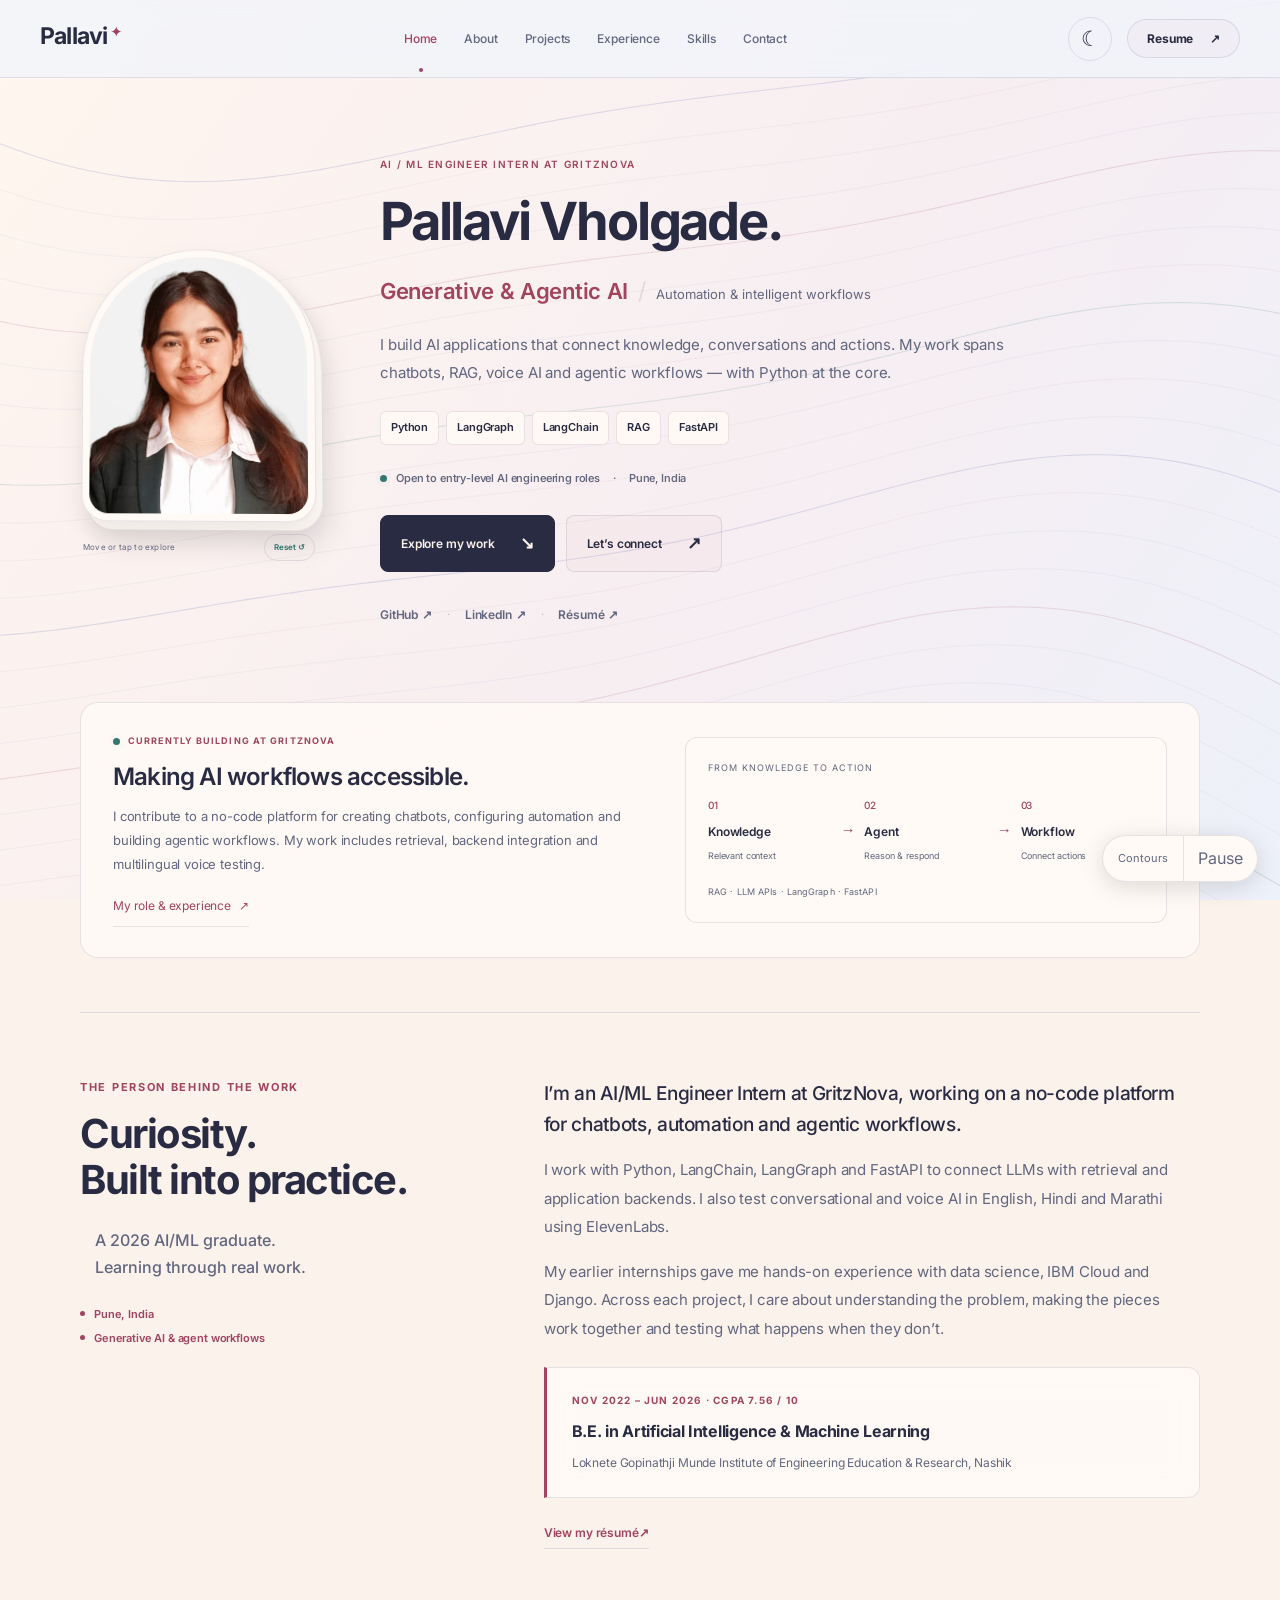
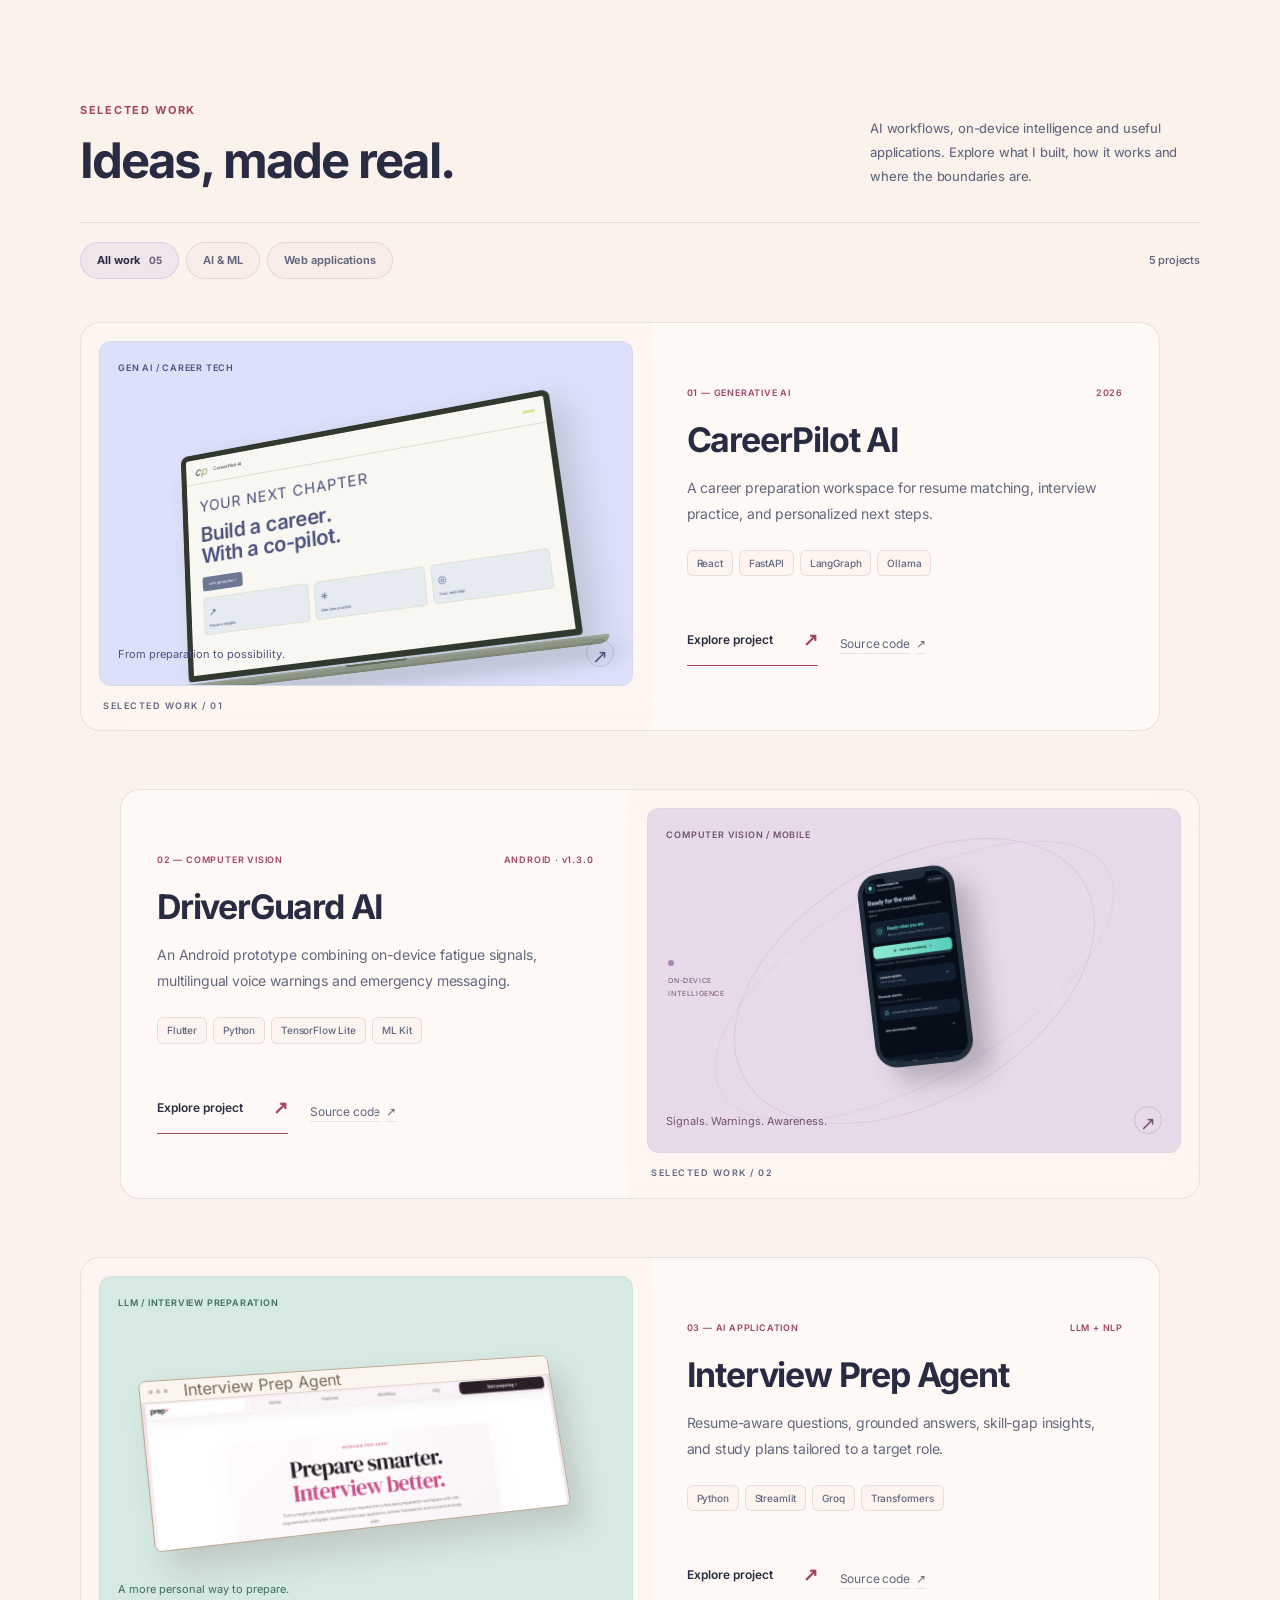
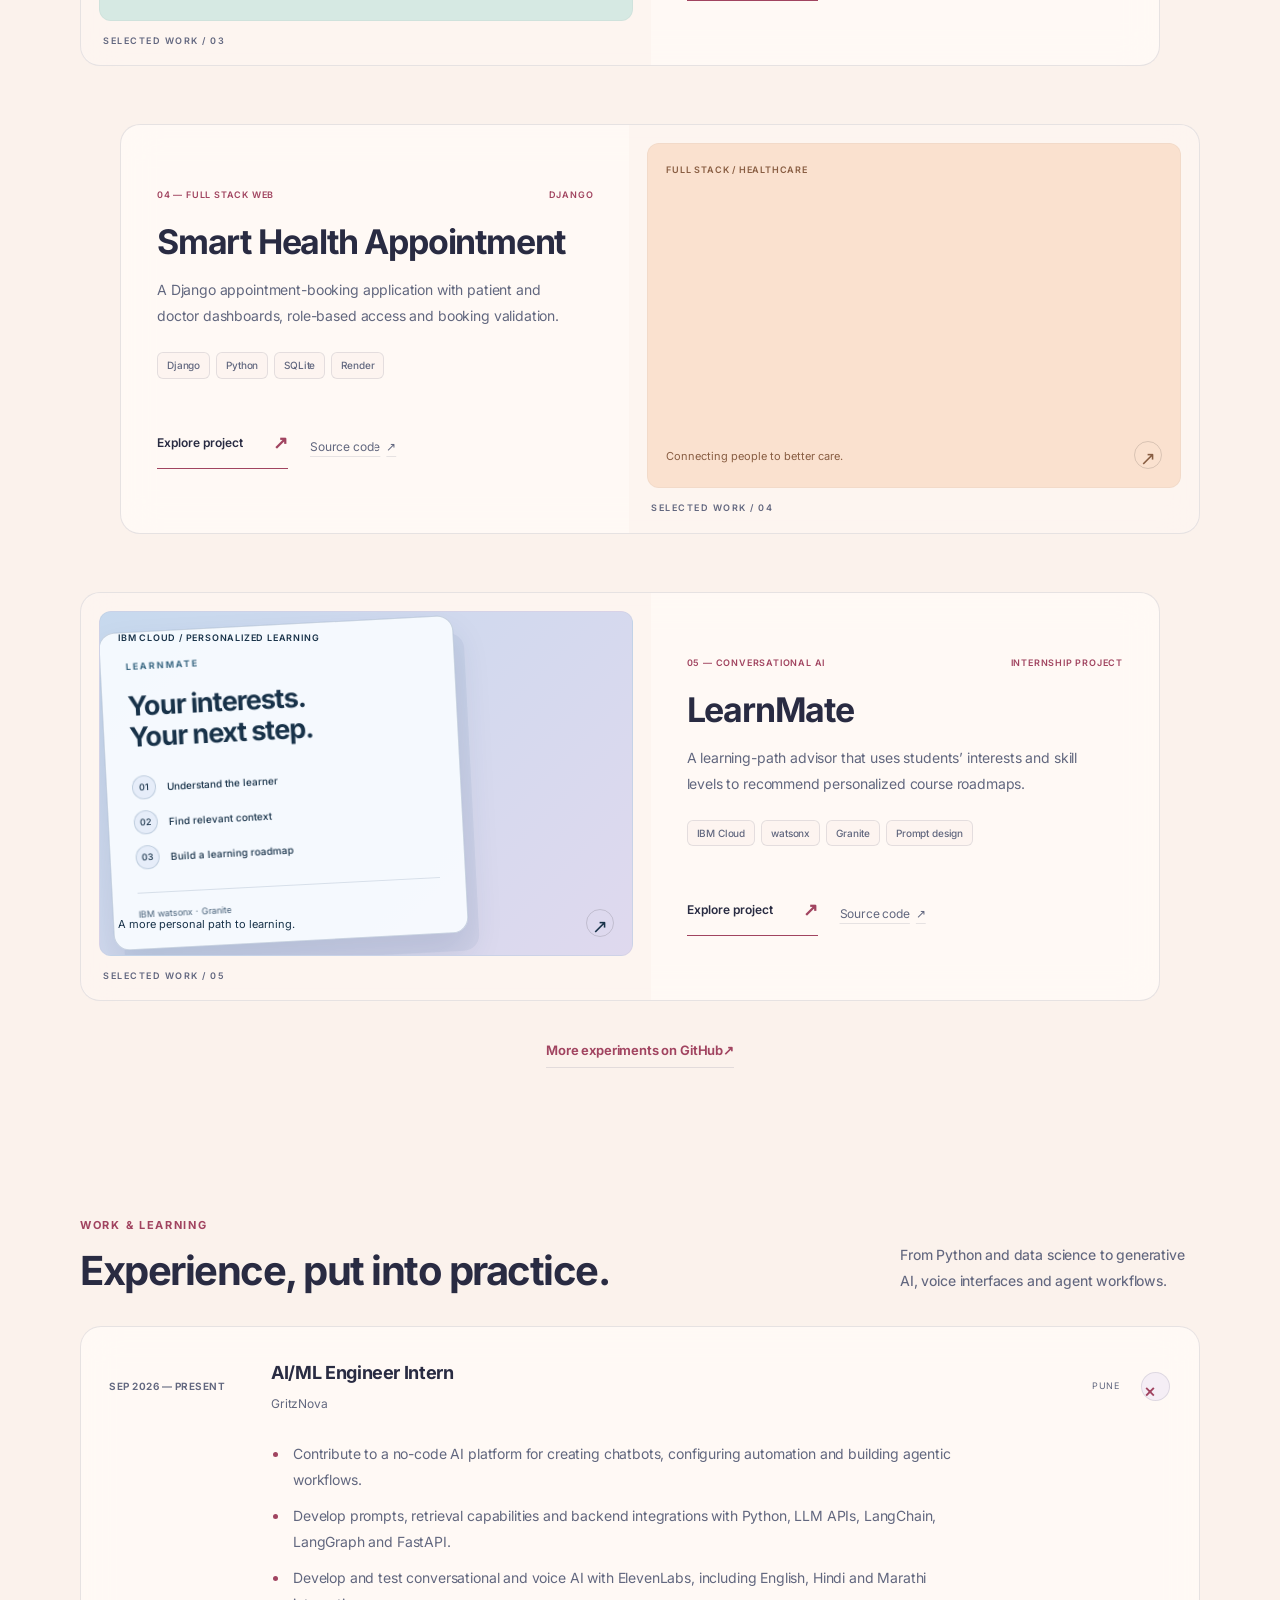
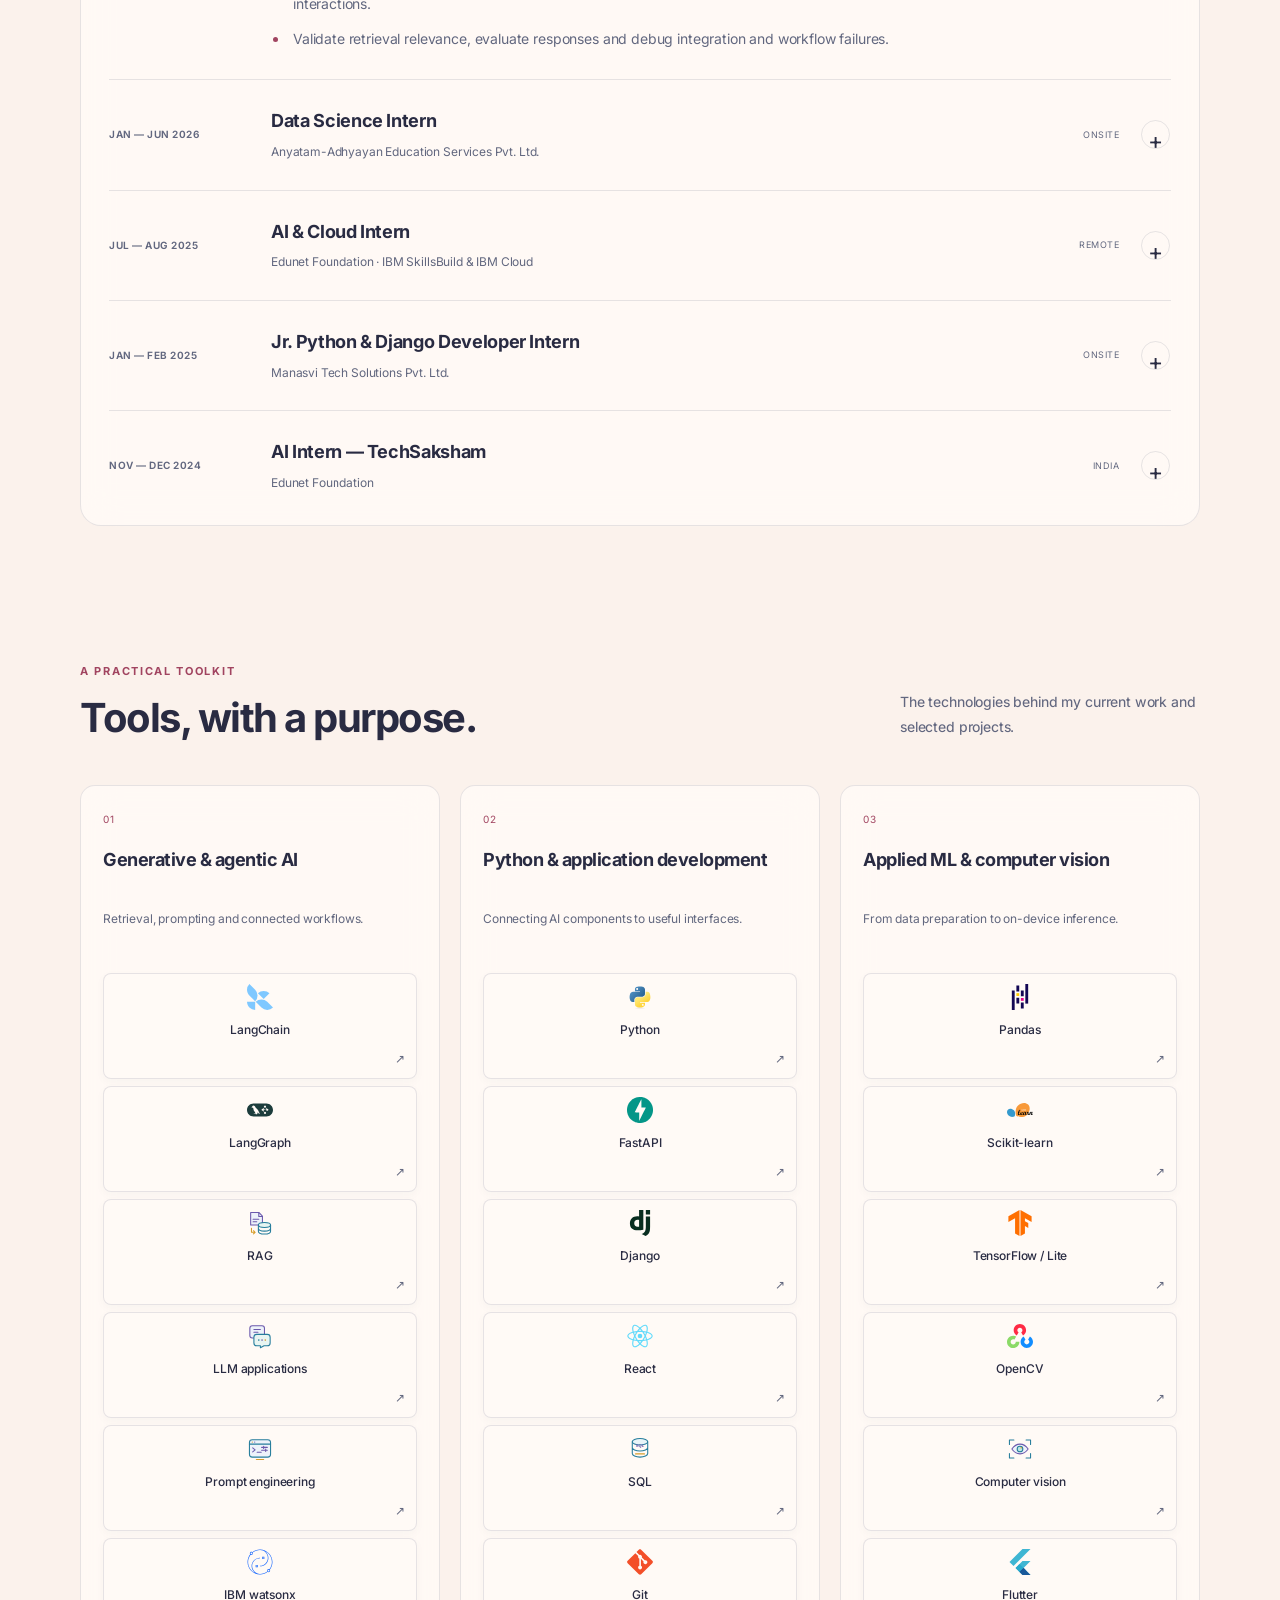
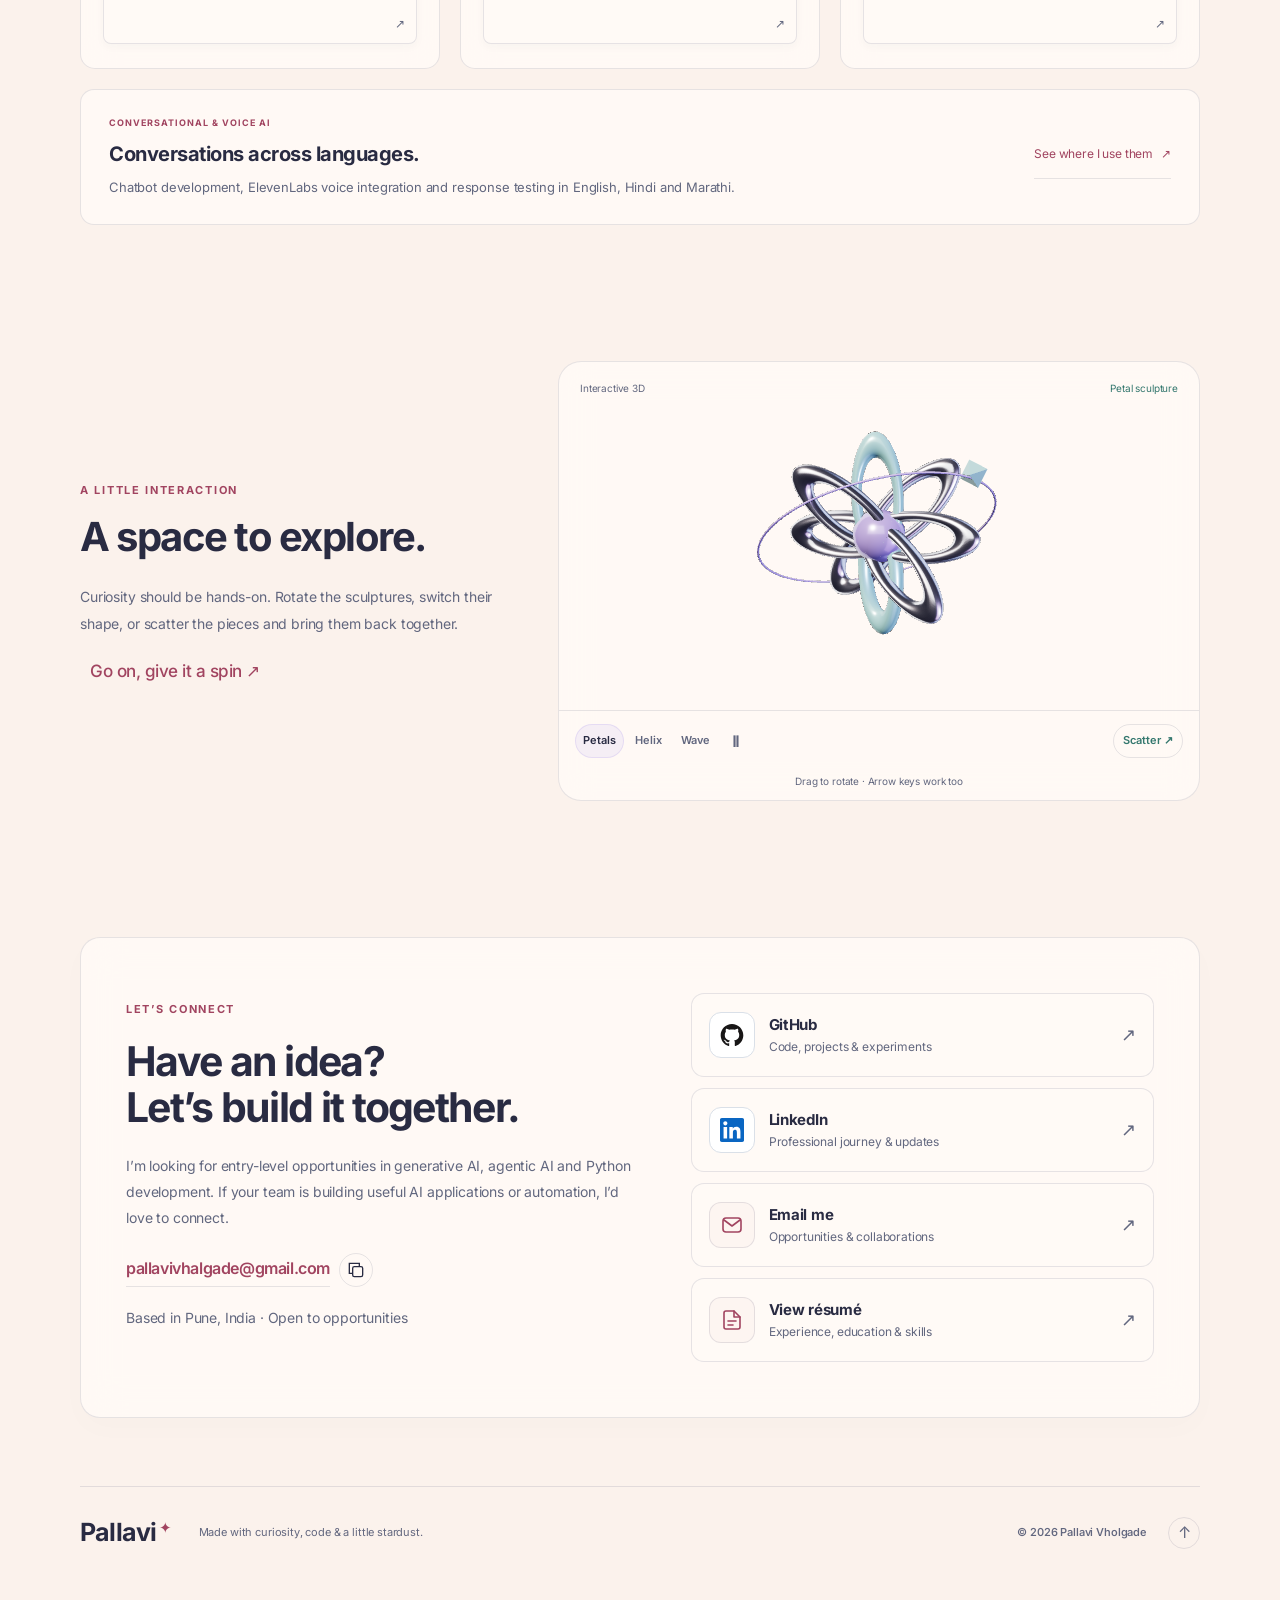
==== index.html @ c68962f5 "Focus portfolio on generative AI and agentic workflows" ====
<!doctype html>
<html lang="en" data-theme="light">
<head>
<meta charset="UTF-8"><meta name="viewport" content="width=device-width, initial-scale=1">
<meta name="theme-color" content="#fbf2ec"><title>Pallavi Vholgade | Generative AI, Agentic AI &amp; Automation</title>
<meta name="description" content="Pallavi Vholgade, AI/ML Engineer Intern at GritzNova. Explore hands-on work in AI agents, RAG, no-code automation, voice AI and Python applications.">
<link rel="icon" href="./assets/favicon.svg" type="image/svg+xml">
<link rel="preload" href="./assets/fonts/space-grotesk.woff2" as="font" type="font/woff2" crossorigin>
<link rel="preload" href="./assets/fonts/inter.woff2" as="font" type="font/woff2" crossorigin>
<link rel="stylesheet" href="./bold-fonts.css"><link rel="stylesheet" href="./project-models.css"><link rel="stylesheet" href="./aurora.css"><link rel="stylesheet" href="./identity.css">
<script>try{document.documentElement.dataset.theme=localStorage.getItem('pv-aurora-theme')||'light'}catch{}</script>
<link rel="stylesheet" href="./technologies.css">
<link rel="stylesheet" href="./studio.css">
<link rel="stylesheet" href="./editorial.css">
<link rel="stylesheet" href="./gallery.css">
<link rel="stylesheet" href="./home-format.css">
<link rel="canonical" href="https://pallavi-portfolio-preview.vercel.app/">
<meta property="og:type" content="website">
<meta property="og:title" content="Pallavi Vholgade | AI Agents, RAG &amp; Automation">
<meta property="og:description" content="Pallavi Vholgade, AI/ML Engineer Intern at GritzNova. Explore hands-on work in AI agents, RAG, no-code automation, voice AI and Python applications.">
<meta property="og:url" content="https://pallavi-portfolio-preview.vercel.app/">
<meta property="og:image" content="https://pallavi-portfolio-preview.vercel.app/assets/pallavi-profile.jpeg">
<meta name="twitter:card" content="summary">
<script type="application/ld+json">{"@context": "https://schema.org", "@type": "Person", "name": "Pallavi Vholgade", "url": "https://pallavi-portfolio-preview.vercel.app/", "jobTitle": "AI/ML Engineer Intern", "worksFor": {"@type": "Organization", "name": "GritzNova"}, "sameAs": ["https://github.com/pallavivhalgade", "https://www.linkedin.com/in/pallavi-vholgade-05565b24b/"], "knowsAbout": ["Generative AI", "Agentic AI", "Retrieval-Augmented Generation", "Python", "Workflow Automation"]}</script>
<link rel="stylesheet" href="./focus.css">
</head>
<body>
<div class="wallpaper-layer" aria-hidden="true"><canvas id="live-wallpaper"></canvas><div class="wallpaper-vignette"></div></div>
<a class="skip-link" href="#main">Skip to content</a>
<header class="header">
  <a class="brand" href="#home" aria-label="Pallavi Vholgade home"><span class="brand-symbol">Pallavi<span>✦</span></span></a>
  <nav aria-label="Main navigation" id="navigation"><a href="#home">Home</a><a href="#about">About</a><a href="#projects">Projects</a><a href="#experience">Experience</a><a href="#stack">Skills</a><a href="#connect">Contact</a></nav>
  <div class="nav-actions"><button class="icon-button" id="theme" aria-label="Switch to light theme" title="Switch theme">☾</button><a class="resume-nav" href="./assets/Pallavi_Vholgade_BE.pdf" target="_blank" rel="noopener">Resume <span>↗</span></a><button id="menu" class="menu-button" aria-expanded="false" aria-controls="navigation" aria-label="Open navigation"><span></span><span></span></button></div>
</header>
<main id="main">
  <section class="hero shell" id="home" aria-labelledby="hero-title">
    <div class="portrait-stage">
      <div class="portrait-shadow" aria-hidden="true"></div>
      <button class="portrait-card" id="portrait-card" type="button" aria-label="Explore Pallavi’s 3D profile photo" aria-describedby="portrait-help">
        <span class="portrait-depth" aria-hidden="true"></span>
        <span class="portrait-photo"><img src="./assets/pallavi-profile.jpeg" alt="Pallavi Vholgade" width="413" height="531" fetchpriority="high"></span>
        <span class="portrait-glare" aria-hidden="true"></span>
        <span class="portrait-chip"><span class="status-dot" aria-hidden="true"></span> AI · Agents · Automation</span>
        <span class="portrait-mark" aria-hidden="true">✦</span>
      </button>
      <div class="portrait-hint"><span>Move or tap to explore</span><button id="portrait-reset" type="button" aria-label="Reset profile photo rotation">Reset ↺</button></div>
      <p id="portrait-help" class="visually-hidden">Move your pointer over the photo to tilt it. Tap or press Enter to change its angle. Use arrow keys to rotate, and Escape or Home to reset.</p>
    </div>
<div class="hero-body">
  <p class="hello">AI / ML ENGINEER INTERN AT GRITZNOVA</p>
  <h1 id="hero-title">Pallavi <span class="intro-surname">Vholgade.</span></h1>
  <p class="hero-role">Generative &amp; Agentic AI <span class="role-divider">/</span> <span class="role-secondary">Automation &amp; intelligent workflows</span></p>
  <p class="intro">I build AI applications that connect knowledge, conversations and actions. My work spans chatbots, RAG, voice AI and agentic workflows &mdash; with Python at the core.</p>
  <div class="hero-stack" aria-label="Core technologies"><span>Python</span><span>LangGraph</span><span>LangChain</span><span>RAG</span><span>FastAPI</span></div>
  <div class="availability"><span class="status-dot" aria-hidden="true"></span> Open to entry-level AI engineering roles <span class="availability-divider">&middot;</span> Pune, India</div>
  <div class="hero-actions"><a class="button primary" href="#projects">Explore my work <span aria-hidden="true">&searr;</span></a><a class="button secondary" href="mailto:pallavivhalgade@gmail.com">Let&rsquo;s connect <span aria-hidden="true">&nearr;</span></a></div>
  <div class="hero-socials"><a href="https://github.com/pallavivhalgade" target="_blank" rel="noopener noreferrer">GitHub <span aria-hidden="true">&nearr;</span></a><span aria-hidden="true">&middot;</span><a href="https://www.linkedin.com/in/pallavi-vholgade-05565b24b" target="_blank" rel="noopener noreferrer">LinkedIn <span aria-hidden="true">&nearr;</span></a><span aria-hidden="true">&middot;</span><a href="./assets/Pallavi_Vholgade_BE.pdf" target="_blank" rel="noopener noreferrer">R&eacute;sum&eacute; <span aria-hidden="true">&nearr;</span></a></div>
</div>
</section>
<section class="current-work shell" aria-labelledby="current-work-title">
  <div class="current-work-copy"><p class="eyebrow"><span class="status-dot" aria-hidden="true"></span> CURRENTLY BUILDING AT GRITZNOVA</p><h2 id="current-work-title">Making AI workflows accessible.</h2><p>I contribute to a no-code platform for creating chatbots, configuring automation and building agentic workflows. My work includes retrieval, backend integration and multilingual voice testing.</p><a class="text-link" href="#experience">My role &amp; experience <span aria-hidden="true">&nearr;</span></a></div>
  <div class="workflow-map" aria-label="Illustration of a knowledge-to-action AI workflow"><span class="workflow-caption">FROM KNOWLEDGE TO ACTION</span><div class="workflow-nodes"><span><b>01</b>Knowledge<small>Relevant context</small></span><i aria-hidden="true">&rarr;</i><span><b>02</b>Agent<small>Reason &amp; respond</small></span><i aria-hidden="true">&rarr;</i><span><b>03</b>Workflow<small>Connect actions</small></span></div><span class="workflow-footnote">RAG &middot; LLM APIs &middot; LangGraph &middot; FastAPI</span></div>
</section>

<section class="section shell about-section" id="about" aria-labelledby="about-title">
  <div class="about-heading"><p class="eyebrow">The person behind the work</p><h2 id="about-title">Curiosity.<br> Built into practice.</h2><p class="about-note">A 2026 AI/ML graduate.<br> Learning through real work.</p><div class="about-details"><span>Pune, India</span><span>Generative AI &amp; agent workflows</span></div></div>
  <div class="about-content"><div class="about-copy"><p class="about-lead">I&rsquo;m an AI/ML Engineer Intern at GritzNova, working on a no-code platform for chatbots, automation and agentic workflows.</p><p>I work with Python, LangChain, LangGraph and FastAPI to connect LLMs with retrieval and application backends. I also test conversational and voice AI in English, Hindi and Marathi using ElevenLabs.</p><p>My earlier internships gave me hands-on experience with data science, IBM Cloud and Django. Across each project, I care about understanding the problem, making the pieces work together and testing what happens when they don&rsquo;t.</p></div>
  <div class="education"><span>Nov 2022 &ndash; Jun 2026 &middot; CGPA 7.56 / 10</span><strong>B.E. in Artificial Intelligence &amp; Machine Learning</strong><p>Loknete Gopinathji Munde Institute of Engineering Education &amp; Research, Nashik</p></div><a class="text-link" href="./assets/Pallavi_Vholgade_BE.pdf" target="_blank" rel="noopener noreferrer">View my r&eacute;sum&eacute; <span aria-hidden="true">&nearr;</span></a></div>
</section>
<section class="section shell" id="projects" aria-labelledby="projects-title">
    <div class="section-heading"><div><p class="eyebrow">Selected work</p><h2 id="projects-title">Ideas, made real.</h2></div><p>AI workflows, on-device intelligence and useful applications. Explore what I built, how it works and where the boundaries are.</p></div>
    <div class="project-toolbar"><div class="filters" role="group" aria-label="Filter projects"><button class="active" data-filter="all" aria-pressed="true">All work <span>05</span></button><button data-filter="ai" aria-pressed="false">AI & ML</button><button data-filter="web" aria-pressed="false">Web applications</button></div><span class="project-count" aria-live="polite">5 projects</span></div>
    <div class="projects-grid">
      <article class="project-card" data-category="ai web"><div class="project-visual"><button class="project-art career-art" data-project="career" aria-label="Explore CareerPilot AI project"><span class="art-label">GEN AI / CAREER TECH</span><div class="laptop model"><div class="laptop-screen"><div class="mini-nav"><b>c<span>p</span></b><span>CareerPilot AI</span><i></i></div><div class="mini-screen"><span>YOUR NEXT CHAPTER</span><strong>Build a career.<br>With a co-pilot.</strong><div class="mini-button">Let’s get started ↗</div><div class="mini-cards"><span>↗<small>Resume insights</small></span><span>✳<small>Interview practice</small></span><span>◎<small>Your next step</small></span></div></div></div><div class="laptop-base"></div></div><span class="art-caption">From preparation to possibility.</span><span class="art-open">↗</span></button><span class="project-chapter" aria-hidden="true">SELECTED WORK / 01</span></div><div class="project-story">

        <div class="project-meta"><span>01 — GENERATIVE AI</span><span>2026</span></div><div class="project-title"><h3><button data-project="career">CareerPilot AI</button></h3><button class="circle-link" data-project="career" aria-label="Read about CareerPilot AI">↗</button></div><p>A career preparation workspace for resume matching, interview practice, and personalized next steps.</p><div class="tags"><span>React</span><span>FastAPI</span><span>LangGraph</span><span>Ollama</span></div>
      <div class="project-actions"><button class="project-discover" data-project="career">Explore project <span aria-hidden="true">&nearr;</span></button><a class="project-source" href="https://github.com/pallavivhalgade/CareerPilotAI" target="_blank" rel="noopener noreferrer">Source code <span aria-hidden="true">&nearr;</span><span class="visually-hidden"> for CareerPilotAI</span></a></div></div></article>
      <article class="project-card" data-category="ai"><div class="project-visual"><button class="project-art driver-art" data-project="driver" aria-label="Explore DriverGuard AI project"><span class="art-label">COMPUTER VISION / MOBILE</span><div class="driver-orbit" aria-hidden="true"></div><span class="detection-label"><i></i> ON-DEVICE INTELLIGENCE</span><div class="phone model"><span class="phone-speaker"></span><img src="./assets/driverguard-v1.3.0.png" alt="DriverGuard v1.3.0 dashboard preview" width="300" height="600" loading="lazy"></div><span class="art-caption">Signals. Warnings. Awareness.</span><span class="art-open">↗</span></button><span class="project-chapter" aria-hidden="true">SELECTED WORK / 02</span></div><div class="project-story">

        <div class="project-meta"><span>02 — COMPUTER VISION</span><span>ANDROID · v1.3.0</span></div><div class="project-title"><h3><button data-project="driver">DriverGuard AI</button></h3><button class="circle-link" data-project="driver" aria-label="Read about DriverGuard AI">↗</button></div><p>An Android prototype combining on-device fatigue signals, multilingual voice warnings and emergency messaging.</p><div class="tags"><span>Flutter</span><span>Python</span><span>TensorFlow Lite</span><span>ML Kit</span></div>
      <div class="project-actions"><button class="project-discover" data-project="driver">Explore project <span aria-hidden="true">&nearr;</span></button><a class="project-source" href="https://github.com/pallavivhalgade/AI-Based-Driver-Fatigue-and-Distraction-Detection" target="_blank" rel="noopener noreferrer">Source code <span aria-hidden="true">&nearr;</span><span class="visually-hidden"> for AI-Based-Driver-Fatigue-and-Distraction-Detection</span></a></div></div></article>
      <article class="project-card" data-category="ai web"><div class="project-visual"><button class="project-art interview-art" data-project="interview" aria-label="Explore Interview Prep Agent project"><span class="art-label">LLM / INTERVIEW PREPARATION</span><div class="browser-model model"><div class="browser-bar"><i></i><i></i><i></i><span>Interview Prep Agent</span></div><img src="./assets/interview.png" alt="Interview Prep Agent application interface" width="900" height="500" loading="lazy"></div><span class="art-caption">A more personal way to prepare.</span><span class="art-open">↗</span></button><span class="project-chapter" aria-hidden="true">SELECTED WORK / 03</span></div><div class="project-story">

        <div class="project-meta"><span>03 — AI APPLICATION</span><span>LLM + NLP</span></div><div class="project-title"><h3><button data-project="interview">Interview Prep Agent</button></h3><button class="circle-link" data-project="interview" aria-label="Read about Interview Prep Agent">↗</button></div><p>Resume-aware questions, grounded answers, skill-gap insights, and study plans tailored to a target role.</p><div class="tags"><span>Python</span><span>Streamlit</span><span>Groq</span><span>Transformers</span></div>
      <div class="project-actions"><button class="project-discover" data-project="interview">Explore project <span aria-hidden="true">&nearr;</span></button><a class="project-source" href="https://github.com/pallavivhalgade/interview-prep-agent" target="_blank" rel="noopener noreferrer">Source code <span aria-hidden="true">&nearr;</span><span class="visually-hidden"> for interview-prep-agent</span></a></div></div></article>
      <article class="project-card" data-category="web"><div class="project-visual"><button class="project-art health-art" data-project="health" aria-label="Explore SmartHealth Appointment System project"><span class="art-label">FULL STACK / HEALTHCARE</span><div class="health-model model"><div class="health-symbol">+</div><div class="appointment-card"><span>SMARTHEALTH</span><strong>Care, connected.</strong><div class="calendar-days"><span>M</span><span>T</span><span>W</span><span>T</span><span>F</span><b>12</b><b>13</b><b class="selected">14</b><b>15</b><b>16</b></div><div class="appointment-line"><i>✓</i><span>Thoughtful scheduling.<br><strong>For everyone involved.</strong></span></div></div></div><span class="art-caption">Connecting people to better care.</span><span class="art-open">↗</span></button><span class="project-chapter" aria-hidden="true">SELECTED WORK / 04</span></div><div class="project-story">

        <div class="project-meta"><span>04 — FULL STACK WEB</span><span>DJANGO</span></div><div class="project-title"><h3><button data-project="health">Smart Health Appointment</button></h3><button class="circle-link" data-project="health" aria-label="Read about Smart Health Appointment">↗</button></div><p>A Django appointment-booking application with patient and doctor dashboards, role-based access and booking validation.</p><div class="tags"><span>Django</span><span>Python</span><span>SQLite</span><span>Render</span></div>
      <div class="project-actions"><button class="project-discover" data-project="health">Explore project <span aria-hidden="true">&nearr;</span></button><a class="project-source" href="https://github.com/pallavivhalgade/smart-health-appointment" target="_blank" rel="noopener noreferrer">Source code <span aria-hidden="true">&nearr;</span><span class="visually-hidden"> for smart-health-appointment</span></a></div></div></article>

<article class="project-card learnmate-card" data-category="ai">
  <div class="project-visual"><button class="project-art learnmate-art" data-project="learnmate" aria-label="Explore LearnMate project"><span class="art-label">IBM CLOUD / PERSONALIZED LEARNING</span><div class="learning-model model"><span class="learning-kicker">LEARNMATE</span><strong>Your interests.<br>Your next step.</strong><div class="learning-path"><span><i aria-hidden="true">01</i>Understand the learner</span><span><i aria-hidden="true">02</i>Find relevant context</span><span><i aria-hidden="true">03</i>Build a learning roadmap</span></div><span class="learning-model-note">IBM watsonx &middot; Granite</span></div><span class="art-caption">A more personal path to learning.</span><span class="art-open" aria-hidden="true">&nearr;</span></button><span class="project-chapter" aria-hidden="true">SELECTED WORK / 05</span></div>
  <div class="project-story"><div class="project-meta"><span>05 &mdash; CONVERSATIONAL AI</span><span>INTERNSHIP PROJECT</span></div><div class="project-title"><h3><button data-project="learnmate">LearnMate</button></h3><button class="circle-link" data-project="learnmate" aria-label="Read about LearnMate">&nearr;</button></div><p>A learning-path advisor that uses students&rsquo; interests and skill levels to recommend personalized course roadmaps.</p><div class="tags"><span>IBM Cloud</span><span>watsonx</span><span>Granite</span><span>Prompt design</span></div><div class="project-actions"><button class="project-discover" data-project="learnmate">Explore project <span aria-hidden="true">&nearr;</span></button><a class="project-source" href="https://github.com/pallavivhalgade/learnmate-watsonx" target="_blank" rel="noopener noreferrer">Source code <span aria-hidden="true">&nearr;</span><span class="visually-hidden"> for learnmate-watsonx</span></a></div></div>
</article>
    </div>
    <a class="text-link github-link" href="https://github.com/pallavivhalgade" target="_blank" rel="noopener">More experiments on GitHub <span>↗</span></a>
  </section>
  <section class="section shell experience-section" id="experience" aria-labelledby="experience-title"><div class="section-heading"><div><p class="eyebrow">Work &amp; learning</p><h2 id="experience-title">Experience, put into practice.</h2></div><p>From Python and data science to generative AI, voice interfaces and agent workflows.</p></div><div class="timeline"><details open><summary><span class="exp-date">SEP 2026 — PRESENT</span><span class="exp-role"><strong>AI/ML Engineer Intern</strong><span>GritzNova</span></span><span class="exp-mode">PUNE</span><span class="expand" aria-hidden="true">+</span></summary><div class="exp-description"><ul><li>Contribute to a no-code AI platform for creating chatbots, configuring automation and building agentic workflows.</li><li>Develop prompts, retrieval capabilities and backend integrations with Python, LLM APIs, LangChain, LangGraph and FastAPI.</li><li>Develop and test conversational and voice AI with ElevenLabs, including English, Hindi and Marathi interactions.</li><li>Validate retrieval relevance, evaluate responses and debug integration and workflow failures.</li></ul></div></details>
<details><summary><span class="exp-date">JAN — JUN 2026</span><span class="exp-role"><strong>Data Science Intern</strong><span>Anyatam-Adhyayan Education Services Pvt. Ltd.</span></span><span class="exp-mode">ONSITE</span><span class="expand" aria-hidden="true">+</span></summary><div class="exp-description"><ul><li>Completed hands-on Python data science training using Pandas, NumPy, Matplotlib and Scikit-learn for analysis and preprocessing.</li><li>Built classification and regression mini-projects covering model training and evaluation, with foundational exposure to generative AI and LLM applications.</li></ul></div></details>
<details><summary><span class="exp-date">JUL — AUG 2025</span><span class="exp-role"><strong>AI &amp; Cloud Intern</strong><span>Edunet Foundation · IBM SkillsBuild &amp; IBM Cloud</span></span><span class="exp-mode">REMOTE</span><span class="expand" aria-hidden="true">+</span></summary><div class="exp-description"><ul><li>Completed a four-week AI &amp; Cloud internship conducted by Edunet Foundation in collaboration with AICTE.</li><li>Developed LearnMate using IBM watsonx and Granite foundation models to recommend course pathways based on students’ interests and skill levels.</li><li>Worked on prompt design, course-document retrieval, AI workflows and basic evaluation in the IBM Cloud environment.</li></ul></div></details>
<details><summary><span class="exp-date">JAN — FEB 2025</span><span class="exp-role"><strong>Jr. Python &amp; Django Developer Intern</strong><span>Manasvi Tech Solutions Pvt. Ltd.</span></span><span class="exp-mode">ONSITE</span><span class="expand" aria-hidden="true">+</span></summary><div class="exp-description"><ul><li>Developed Smart Health Appointment with Python and Django, including patient and doctor dashboards, appointment booking and validation.</li><li>Implemented authentication and role-based access, and contributed to debugging, testing, documentation and maintenance.</li></ul></div></details>
<details><summary><span class="exp-date">NOV — DEC 2024</span><span class="exp-role"><strong>AI Intern — TechSaksham</strong><span>Edunet Foundation</span></span><span class="exp-mode">INDIA</span><span class="expand" aria-hidden="true">+</span></summary><div class="exp-description"><ul><li>Worked on a supervised machine learning project for spam email classification, including data cleaning, preprocessing and feature extraction.</li><li>Built and evaluated classification models using Python and standard machine learning libraries.</li></ul></div></details></div></section>
<section class="section shell technologies-section" id="stack" aria-labelledby="stack-title"><div class="section-heading"><div><p class="eyebrow">A practical toolkit</p><h2 id="stack-title">Tools, with a purpose.</h2></div><p>The technologies behind my current work and selected projects.</p></div><div class="skill-groups"><article class="skill-group"><span class="skill-group-number">01</span><h3>Generative &amp; agentic AI</h3><p>Retrieval, prompting and connected workflows.</p><ul class="skill-grid"><li><a class="tech-card skill-item" href="https://docs.langchain.com/" target="_blank" rel="noopener noreferrer"><span class="tech-card-surface"><img src="./assets/skills/langchain.svg" width="32" height="32" alt="" loading="lazy"><span>LangChain</span><span class="skill-arrow" aria-hidden="true">&nearr;</span></span></a></li><li><a class="tech-card skill-item" href="https://docs.langchain.com/oss/python/langgraph/overview" target="_blank" rel="noopener noreferrer"><span class="tech-card-surface"><img src="./assets/skills/langgraph.svg" width="32" height="32" alt="" loading="lazy"><span>LangGraph</span><span class="skill-arrow" aria-hidden="true">&nearr;</span></span></a></li><li><a class="tech-card skill-item" href="https://docs.langchain.com/oss/python/langchain/rag" target="_blank" rel="noopener noreferrer"><span class="tech-card-surface"><img src="./assets/skills/rag.svg" width="32" height="32" alt="" loading="lazy"><span>RAG</span><span class="skill-arrow" aria-hidden="true">&nearr;</span></span></a></li><li><a class="tech-card skill-item" href="https://huggingface.co/docs/transformers/" target="_blank" rel="noopener noreferrer"><span class="tech-card-surface"><img src="./assets/skills/llms.svg" width="32" height="32" alt="" loading="lazy"><span>LLM applications</span><span class="skill-arrow" aria-hidden="true">&nearr;</span></span></a></li><li><a class="tech-card skill-item" href="https://www.ibm.com/think/topics/prompt-engineering" target="_blank" rel="noopener noreferrer"><span class="tech-card-surface"><img src="./assets/skills/prompt-engineering.svg" width="32" height="32" alt="" loading="lazy"><span>Prompt engineering</span><span class="skill-arrow" aria-hidden="true">&nearr;</span></span></a></li><li><a class="tech-card skill-item" href="https://www.ibm.com/products/watsonx-ai" target="_blank" rel="noopener noreferrer"><span class="tech-card-surface"><img src="./assets/skills/watsonx-ai.svg" width="32" height="32" alt="" loading="lazy"><span>IBM watsonx</span><span class="skill-arrow" aria-hidden="true">&nearr;</span></span></a></li></ul></article><article class="skill-group"><span class="skill-group-number">02</span><h3>Python &amp; application development</h3><p>Connecting AI components to useful interfaces.</p><ul class="skill-grid"><li><a class="tech-card skill-item" href="https://docs.python.org/3/" target="_blank" rel="noopener noreferrer"><span class="tech-card-surface"><img src="./assets/skills/python.svg" width="32" height="32" alt="" loading="lazy"><span>Python</span><span class="skill-arrow" aria-hidden="true">&nearr;</span></span></a></li><li><a class="tech-card skill-item" href="https://fastapi.tiangolo.com/" target="_blank" rel="noopener noreferrer"><span class="tech-card-surface"><img src="./assets/skills/fastapi.svg" width="32" height="32" alt="" loading="lazy"><span>FastAPI</span><span class="skill-arrow" aria-hidden="true">&nearr;</span></span></a></li><li><a class="tech-card skill-item" href="https://docs.djangoproject.com/" target="_blank" rel="noopener noreferrer"><span class="tech-card-surface"><img src="./assets/skills/django.svg" width="32" height="32" alt="" loading="lazy"><span>Django</span><span class="skill-arrow" aria-hidden="true">&nearr;</span></span></a></li><li><a class="tech-card skill-item" href="https://react.dev/" target="_blank" rel="noopener noreferrer"><span class="tech-card-surface"><img src="./assets/skills/react.svg" width="32" height="32" alt="" loading="lazy"><span>React</span><span class="skill-arrow" aria-hidden="true">&nearr;</span></span></a></li><li><a class="tech-card skill-item" href="https://www.sqlite.org/docs.html" target="_blank" rel="noopener noreferrer"><span class="tech-card-surface"><img src="./assets/skills/sql.svg" width="32" height="32" alt="" loading="lazy"><span>SQL</span><span class="skill-arrow" aria-hidden="true">&nearr;</span></span></a></li><li><a class="tech-card skill-item" href="https://git-scm.com/doc" target="_blank" rel="noopener noreferrer"><span class="tech-card-surface"><img src="./assets/skills/git.svg" width="32" height="32" alt="" loading="lazy"><span>Git</span><span class="skill-arrow" aria-hidden="true">&nearr;</span></span></a></li></ul></article><article class="skill-group"><span class="skill-group-number">03</span><h3>Applied ML &amp; computer vision</h3><p>From data preparation to on-device inference.</p><ul class="skill-grid"><li><a class="tech-card skill-item" href="https://pandas.pydata.org/docs/" target="_blank" rel="noopener noreferrer"><span class="tech-card-surface"><img src="./assets/skills/pandas.svg" width="32" height="32" alt="" loading="lazy"><span>Pandas</span><span class="skill-arrow" aria-hidden="true">&nearr;</span></span></a></li><li><a class="tech-card skill-item" href="https://scikit-learn.org/stable/" target="_blank" rel="noopener noreferrer"><span class="tech-card-surface"><img src="./assets/skills/scikitlearn.svg" width="32" height="32" alt="" loading="lazy"><span>Scikit-learn</span><span class="skill-arrow" aria-hidden="true">&nearr;</span></span></a></li><li><a class="tech-card skill-item" href="https://www.tensorflow.org/" target="_blank" rel="noopener noreferrer"><span class="tech-card-surface"><img src="./assets/skills/tensorflow.svg" width="32" height="32" alt="" loading="lazy"><span>TensorFlow / Lite</span><span class="skill-arrow" aria-hidden="true">&nearr;</span></span></a></li><li><a class="tech-card skill-item" href="https://docs.opencv.org/" target="_blank" rel="noopener noreferrer"><span class="tech-card-surface"><img src="./assets/skills/opencv.svg" width="32" height="32" alt="" loading="lazy"><span>OpenCV</span><span class="skill-arrow" aria-hidden="true">&nearr;</span></span></a></li><li><a class="tech-card skill-item" href="https://opencv.org/" target="_blank" rel="noopener noreferrer"><span class="tech-card-surface"><img src="./assets/skills/computer-vision.svg" width="32" height="32" alt="" loading="lazy"><span>Computer vision</span><span class="skill-arrow" aria-hidden="true">&nearr;</span></span></a></li><li><a class="tech-card skill-item" href="https://docs.flutter.dev/" target="_blank" rel="noopener noreferrer"><span class="tech-card-surface"><img src="./assets/skills/flutter.svg" width="32" height="32" alt="" loading="lazy"><span>Flutter</span><span class="skill-arrow" aria-hidden="true">&nearr;</span></span></a></li></ul></article></div><div class="voice-strip"><div><span class="eyebrow">CONVERSATIONAL &amp; VOICE AI</span><h3>Conversations across languages.</h3><p>Chatbot development, ElevenLabs voice integration and response testing in English, Hindi and Marathi.</p></div><a class="text-link" href="#experience">See where I use them <span aria-hidden="true">&nearr;</span></a></div></section>
<section class="section shell playground-section" id="playground" aria-labelledby="playground-title"><div class="playground-heading"><p class="eyebrow">A little interaction</p><h2 id="playground-title">A space to explore.</h2><p>Curiosity should be hands-on. Rotate the sculptures, switch their shape, or scatter the pieces and bring them back together.</p><span class="playground-note">Go on, give it a spin ↗</span></div>    <div class="hero-visual" aria-label="Interactive 3D data playground">
      <div class="visual-top"><span><i></i> Interactive 3D</span><span class="visual-index" aria-live="polite">Petal sculpture</span></div>
      <div class="scene" id="scene"><div class="scene-fallback" aria-hidden="true"><div></div><div></div><div></div><span>✳</span></div><canvas id="neural-canvas" tabindex="0" role="img" aria-label="Interactive chrome data bloom. Drag or use arrow keys to rotate. Change shapes or scatter the sculpture using the controls below."></canvas><span class="scene-axis axis-x" aria-hidden="true">X +</span><span class="scene-axis axis-y" aria-hidden="true">Y +</span></div>
      <span class="floating-tag tag-one">INPUT:<br><strong>A LITTLE CURIOSITY.</strong></span><span class="floating-tag tag-two">OUTPUT:<br><strong>NEW POSSIBILITIES ↗</strong></span>
      <div class="visual-bottom"><div class="scene-controls" role="group" aria-label="3D model"><button class="active" data-shape="orbit" aria-pressed="true">Petals</button><button data-shape="network" aria-pressed="false">Helix</button><button data-shape="wave" aria-pressed="false">Wave</button><button id="motion" aria-label="Pause 3D animation" title="Pause animation">Ⅱ</button></div><button id="scatter" aria-pressed="false">Scatter ↗</button></div><span class="drag-hint">Drag to rotate · Arrow keys work too</span>
    </div>
</section>
  <section class="section shell contact-section" id="connect" aria-labelledby="contact-title"><div class="contact-panel"><div class="contact-intro"><p class="eyebrow">Let&rsquo;s connect</p><h2 id="contact-title">Have an idea?<br>Let&rsquo;s build it together.</h2><p>I&rsquo;m looking for entry-level opportunities in generative AI, agentic AI and Python development. If your team is building useful AI applications or automation, I&rsquo;d love to connect.</p><div class="email-row"><a href="mailto:pallavivhalgade@gmail.com">pallavivhalgade@gmail.com</a><button id="copy-email" class="icon-button" aria-label="Copy email address" title="Copy email address"><svg width="20" height="20" viewBox="0 0 24 24" fill="none" stroke="currentColor" stroke-width="1.6" aria-hidden="true"><rect x="8" y="8" width="12" height="12" rx="2"/><path d="M16 8V4H4v12h4"/></svg></button></div><p class="contact-location">Based in Pune, India &middot; Open to opportunities</p></div><div class="contact-destinations" aria-label="Connect with Pallavi"><a class="contact-card" href="https://github.com/pallavivhalgade" target="_blank" rel="noopener noreferrer"><span class="social-symbol"><img src="./assets/skills/github.svg" width="24" height="24" alt="GitHub"></span><span class="contact-card-copy"><strong>GitHub</strong><span>Code, projects &amp; experiments</span></span><span class="contact-arrow" aria-hidden="true">&nearr;</span></a><a class="contact-card" href="https://www.linkedin.com/in/pallavi-vholgade-05565b24b" target="_blank" rel="noopener noreferrer"><span class="social-symbol"><img src="./assets/linkedin.svg" width="24" height="24" alt="LinkedIn"></span><span class="contact-card-copy"><strong>LinkedIn</strong><span>Professional journey &amp; updates</span></span><span class="contact-arrow" aria-hidden="true">&nearr;</span></a><a class="contact-card" href="mailto:pallavivhalgade@gmail.com"><span class="social-symbol social-symbol--line"><svg viewBox="0 0 24 24" width="24" height="24" fill="none" stroke="currentColor" stroke-width="1.6" stroke-linecap="round" stroke-linejoin="round" aria-hidden="true"><rect x="3" y="5" width="18" height="14" rx="3"/><path d="m4 7 8 6 8-6"/></svg></span><span class="contact-card-copy"><strong>Email me</strong><span>Opportunities &amp; collaborations</span></span><span class="contact-arrow" aria-hidden="true">&nearr;</span></a><a class="contact-card" href="./assets/Pallavi_Vholgade_BE.pdf" target="_blank" rel="noopener noreferrer"><span class="social-symbol social-symbol--line"><svg viewBox="0 0 24 24" width="24" height="24" fill="none" stroke="currentColor" stroke-width="1.6" stroke-linecap="round" stroke-linejoin="round" aria-hidden="true"><path d="M14 3H6a2 2 0 0 0-2 2v14a2 2 0 0 0 2 2h12a2 2 0 0 0 2-2V9Z"/><path d="M14 3v6h6M8 13h8M8 17h5"/></svg></span><span class="contact-card-copy"><strong>View r&eacute;sum&eacute;</strong><span>Experience, education &amp; skills</span></span><span class="contact-arrow" aria-hidden="true">&nearr;</span></a></div></div></section>
</main>
<footer class="shell"><a class="brand-symbol" href="#home">Pallavi<span>✦</span></a><p>Made with curiosity, code & a little stardust.</p><span>© <span id="year">2026</span> Pallavi Vholgade</span><a class="back-top" href="#home" aria-label="Back to top">↑</a></footer>
<div class="wallpaper-controls" role="group" aria-label="Live wallpaper controls"><button id="wallpaper-mode" title="Switch live wallpaper">✧ Aurora</button><button id="wallpaper-motion" aria-label="Pause live wallpaper" title="Pause live wallpaper">Ⅱ</button></div>
<dialog id="project-dialog" aria-labelledby="dialog-title"><div class="dialog-inner"><button id="close-dialog" class="icon-button dialog-close" aria-label="Close project details">×</button><p class="eyebrow" id="dialog-label"></p><h2 id="dialog-title"></h2><p id="dialog-description"></p><div id="dialog-features"></div><p class="dialog-note" id="dialog-note"></p><div id="dialog-links"></div></div></dialog><div id="toast" class="toast" role="status" aria-live="polite"></div>
<script src="./app.js" defer></script><script type="module" src="./wallpaper.js"></script><script type="module" src="./portrait.js"></script><script type="module" src="./playground-loader.js"></script>
<script type="module" src="./technologies.js"></script>
</body></html>
---- bold-fonts.css ----
@font-face{font-family:'Bricolage Grotesque';font-style:normal;font-weight:400 800;font-display:swap;src:url('./assets/fonts/bricolage-grotesque.woff2') format('woff2')}
@font-face{font-family:'Manrope';font-style:normal;font-weight:400 800;font-display:swap;src:url('./assets/fonts/manrope.woff2') format('woff2')}
@font-face{font-family:'Caveat';font-style:normal;font-weight:500 600;font-display:swap;src:url('./assets/fonts/caveat.woff2') format('woff2')}
---- project-models.css ----
.model{transition:transform .5s cubic-bezier(.2,.8,.2,1);transform-style:preserve-3d}.career-art{background:#e3e9d8;color:#45503c}.laptop{position:absolute;width:67%;left:17%;top:65px;transform:rotateX(14deg) rotateY(-17deg) rotateZ(-5deg)}.laptop-screen{aspect-ratio:1.64;background:#f8f7f2;border:7px solid #31392f;border-radius:8px 8px 4px 4px;box-shadow:15px 15px 30px #4d594d32;overflow:hidden}.mini-nav{display:flex;align-items:center;gap:8px;padding:6px 10px;border-bottom:1px solid #d9ddcf;font-size:5px;color:#30382c}.mini-nav b{font:italic 12px var(--serif)}.mini-nav b span{color:#8f9f6a}.mini-nav i{width:12px;height:3px;border-radius:10px;background:#d4e78b;margin-left:auto}.mini-screen{padding:14px 17px}.mini-screen>span{font:4.5px var(--mono);letter-spacing:1px}.mini-screen>strong{display:block;font:23px/1.02 var(--serif);letter-spacing:-.4px;margin-top:5px}.mini-button{display:inline-block;font-size:4px;background:#30382c;color:white;border-radius:3px;padding:4px 7px;margin-block:9px}.mini-cards{display:flex;gap:6px}.mini-cards>span{flex:1;padding:5px;background:#ebeedd;font-size:10px;border:1px solid #dde2d0;border-radius:4px}.mini-cards small{display:block;font-size:4px;margin-top:2px}.laptop-base{height:12px;background:linear-gradient(#aab2a2,#78816f);width:112%;margin-left:-6%;transform:rotateX(40deg);border-radius:2px 2px 10px 10px;box-shadow:10px 18px 20px #3b4f3433}.laptop-base:after{content:'';display:block;width:14%;height:3px;border-radius:0 0 5px 5px;background:#63705c;margin:auto}.driver-art{background:#e1dded;color:#514d63}.driver-orbit{position:absolute;inset:15% 13%;border:1px solid #aea5c16b;border-radius:50%;transform:rotate(-30deg)}.driver-orbit:after{content:'';position:absolute;inset:21px -28px;border:1px solid #aea5c14d;border-radius:50%}.phone{position:absolute;width:124px;height:244px;background:#111a27;border:5px solid #222e3b;border-radius:22px;left:50%;top:49px;margin-left:-62px;overflow:hidden;transform:rotateY(-20deg) rotateZ(12deg);box-shadow:17px 17px 25px #27233240}.phone img{width:100%;height:100%;object-fit:cover;object-position:top}.phone-speaker{position:absolute;width:44px;height:7px;top:-1px;left:50%;transform:translateX(-50%);background:#222e3b;border-radius:0 0 6px 6px;z-index:1}.detection-label{position:absolute;left:24px;top:46%;font:7px var(--mono);width:95px;line-height:1.8;letter-spacing:.6px}.detection-label i{display:block;width:6px;height:6px;border-radius:50%;background:#84799c;margin-bottom:9px}.interview-art{background:#eee1d2;color:#6b5645}.browser-model{position:absolute;width:76%;left:13%;top:66px;transform:rotateY(16deg) rotateX(10deg) rotateZ(-5deg);border:1px solid #bda991;border-radius:7px;overflow:hidden;box-shadow:13px 20px 28px #5c453c2e;background:white}.browser-model img{width:100%;height:192px;object-fit:cover;object-position:top}.browser-bar{height:20px;display:flex;align-items:center;gap:3px;padding:0 8px;background:#faf6ef;color:#7b6755;border-bottom:1px solid #e2d6c7}.browser-bar i{width:4px;height:4px;background:#c8bba9;border-radius:50%}.browser-bar span{font:5px var(--mono);margin-left:12px}.health-art{background:#dbe8e4;color:#3c6357}.health-model{position:absolute;left:50%;top:67px;transform:translateX(-50%) rotateY(-13deg) rotateZ(5deg);width:230px}.appointment-card{background:#fcfffa;padding:18px 22px;border:1px solid #bfd0c4;border-radius:10px;box-shadow:12px 17px 20px #3a5c4c26;color:#426b59}.appointment-card>span{font:6px var(--mono);letter-spacing:1px}.appointment-card>strong{display:block;font:25px var(--serif);margin-top:4px}.calendar-days{display:grid;grid-template-columns:repeat(5,1fr);text-align:center;gap:8px 3px;font-size:7px;margin-top:12px}.calendar-days b{display:grid;place-items:center;width:25px;height:25px;font-weight:400;border-radius:50%;justify-self:center;background:#f0f4ed}.calendar-days .selected{background:#d3e59a}.appointment-line{display:flex;align-items:center;gap:8px;margin-top:14px;border-top:1px solid #e0e7dc;padding-top:10px;font-size:6px}.appointment-line i{font-style:normal;background:#d9e9d7;width:24px;height:24px;display:grid;place-items:center;border-radius:50%;font-size:12px}.appointment-line strong{font-weight:500}.health-symbol{position:absolute;right:-25px;top:-18px;background:#799b7b;color:#eff7e8;width:62px;height:62px;border-radius:17px;font:50px/.9 var(--sans);display:grid;place-items:center;transform:translateZ(40px) rotate(7deg);box-shadow:6px 8px 15px #364c3326;z-index:1}.project-art:hover .laptop{transform:rotateX(6deg) rotateY(-6deg) rotateZ(-2deg) translateY(-5px)}.project-art:hover .phone{transform:rotateY(0) rotateZ(5deg) translateY(-5px)}.project-art:hover .browser-model{transform:rotateY(5deg) rotateX(3deg) rotateZ(-2deg) translateY(-5px)}.project-art:hover .health-model{transform:translateX(-50%) rotateY(-4deg) rotateZ(1deg) translateY(-5px)}
---- aurora.css ----
:root{--bg:#0a1428;--ink:#eef2fb;--muted:#bdc8dc;--line:#b5c8ec26;--accent:#b7a7ed;--mint:#9edbd4;--panel:#101f38b8;--panel-solid:#15223b;--soft:#d6e5ff0b;--heading:'Quicksand',sans-serif;--sans:'Nunito Sans',Arial,sans-serif;--script:'Caveat',cursive;--serif:var(--heading);color-scheme:dark}html[data-theme=light]{--bg:#e9effa;--ink:#27354c;--muted:#546780;--line:#5a72992b;--accent:#6b58a0;--mint:#397f7a;--panel:#ffffffbd;--panel-solid:#f2f5fc;--soft:#ffffff58;color-scheme:light}html[data-wallpaper=ocean]{--accent:#91cfe4;--mint:#a8dfd1}html[data-wallpaper=ocean][data-theme=light]{--accent:#2b718b;--mint:#3d7e75}*{box-sizing:border-box}html{scroll-behavior:smooth;scroll-padding-top:100px}body{margin:0;background:var(--bg);color:var(--ink);font:16px/1.8 var(--sans);-webkit-font-smoothing:antialiased}a{color:inherit;text-decoration:none}button{font:inherit;color:inherit;cursor:pointer;border:0}button,a,summary{touch-action:manipulation;-webkit-tap-highlight-color:transparent}button,a{transition:background .2s,color .2s,transform .2s,box-shadow .2s}h1,h2,h3,p{margin-top:0}h1,h2,h3{font-family:var(--heading);font-weight:600;line-height:1.3}h1{font-size:clamp(34px,4.3vw,54px);letter-spacing:-1.4px;margin:0 0 13px}h2{font-size:clamp(27px,2.6vw,34px);letter-spacing:-.7px;margin-bottom:0}h3{font-size:22px}img{display:block;max-width:100%}button:focus-visible,a:focus-visible,summary:focus-visible,canvas:focus-visible{outline:3px solid var(--mint);outline-offset:5px}::selection{background:#ab9ee6;color:#101c34}[hidden]{display:none!important}.shell{width:min(1120px,calc(100% - 72px));margin-inline:auto}.eyebrow{font-size:12px;letter-spacing:1.4px;font-weight:600;color:var(--mint);margin-bottom:11px}.text-link{display:inline-flex;align-items:center;color:var(--accent);border-bottom:1px solid var(--line);padding-bottom:4px;font-size:14px}.text-link:hover{color:var(--ink)}.status-dot{width:7px;height:7px;display:inline-block;background:var(--mint);border-radius:50%;box-shadow:0 0 0 4px #9edbd410}.skip-link{position:fixed;top:-80px;left:16px;background:var(--panel-solid);border:1px solid var(--mint);padding:10px 18px;z-index:100}.skip-link:focus{top:10px}.wallpaper-layer{position:fixed;inset:0;z-index:0;pointer-events:none;overflow:hidden}#live-wallpaper{position:absolute;inset:0;width:100%;height:100%;pointer-events:none}.wallpaper-vignette{position:absolute;inset:0;background:radial-gradient(ellipse at 50% 35%,transparent 10%,#050d1d30 100%)}html[data-theme=light] .wallpaper-vignette{background:radial-gradient(ellipse at 50% 35%,#ffffff10,transparent)}main,footer{position:relative;z-index:1}
.header{height:80px;position:sticky;top:0;z-index:40;border-bottom:1px solid var(--line);background:#0a1428b3;backdrop-filter:blur(20px);display:flex;justify-content:space-between;align-items:center;padding:0 max(36px,calc((100vw - 1200px)/2));gap:25px}html[data-theme=light] .header{background:#f1f5fbbd}.brand-symbol{font:600 26px/1 var(--heading);letter-spacing:-1px}.brand-symbol span{font-size:15px;color:var(--accent);display:inline-block;vertical-align:top;margin:0 0 0 3px}.header nav{display:flex;align-items:center;gap:27px}.header nav a{font-size:13px;color:var(--muted)}.header nav a:hover,.header nav a.active{color:var(--ink)}.header nav a.active{position:relative}.header nav a.active:after{content:'';position:absolute;bottom:-11px;left:50%;width:4px;height:4px;transform:translateX(-50%);background:var(--accent);border-radius:50%}.nav-actions{display:flex;gap:15px;align-items:center}.icon-button{display:inline-grid;place-items:center;width:36px;height:36px;border-radius:50%;font-size:21px;background:transparent;border:1px solid var(--line)}.icon-button:hover{background:var(--soft);color:var(--accent)}.resume-nav{border:1px solid var(--line);background:var(--soft);padding:7px 17px;border-radius:30px;font-size:12px}.resume-nav span{margin-left:14px}.resume-nav:hover{background:var(--panel-solid)}.menu-button{display:none}
.hero{text-align:center;padding:58px 0 60px;display:flex;align-items:center;flex-direction:column}.intro-portrait{position:relative;display:grid;place-items:center;width:178px;height:178px;margin-bottom:16px}.intro-portrait>img{height:156px;width:156px;object-fit:cover;object-position:50% 29%;border-radius:50%;border:4px solid #f0f3ffcb;box-shadow:0 10px 45px #0003;position:relative;z-index:1}.portrait-halo{position:absolute;inset:0;border-radius:50%;border:1px solid #b7c9f74d;box-shadow:0 0 0 7px #c4baf90a,0 0 45px #a88be51f}.portrait-halo:after{content:'';position:absolute;width:7px;height:7px;background:var(--mint);border-radius:50%;top:12px;right:27px;box-shadow:0 0 13px var(--mint)}.portrait-spark{position:absolute;font-size:25px;color:#e2b6e4;bottom:8px;left:3px;z-index:2;text-shadow:0 0 18px #c09bff70}.hello{font:500 30px/1.1 var(--script);color:#dcc5ef;margin:0 0 8px}html[data-theme=light] .hello{color:#8b659d}.hero-role{font-size:19px;color:var(--mint);font-weight:500;line-height:1.5;margin:0 0 17px}.hero-role>span{margin-inline:7px;color:var(--muted)}.intro{max-width:665px;font-size:16px;line-height:1.9;color:var(--muted);margin:0 0 18px}.availability{display:flex;align-items:center;justify-content:center;gap:9px;font-size:12px;color:var(--muted);flex-wrap:wrap}.availability-divider{margin-inline:4px}.hero-actions{display:flex;align-items:center;justify-content:center;gap:13px;margin-top:26px}.button{display:inline-flex;align-items:center;justify-content:center;gap:23px;padding:11px 23px;border-radius:30px;font-size:13px;font-weight:600;min-height:46px;border:1px solid var(--line)}.button.primary{background:#c5bbec;color:#28334f;border-color:transparent;box-shadow:0 4px 22px #9f88e220}.button.primary:hover{background:#ded5ff;transform:translateY(-2px)}.button.secondary{background:var(--soft);color:var(--ink)}.button.secondary:hover{background:var(--panel)}.button>span{font-size:17px}.hero-socials{display:flex;align-items:center;gap:17px;color:var(--muted);font-size:12px;margin-top:23px}.hero-socials>span{opacity:.4}.hero-socials a:hover{color:var(--mint)}.scroll-cue{font-size:21px;display:grid;place-items:center;width:31px;height:39px;border:1px solid var(--line);border-radius:20px;margin-top:30px;color:var(--muted)}.scroll-cue:hover{color:var(--ink);transform:translateY(3px)}
.section{padding-block:62px}.section-heading{display:flex;justify-content:space-between;align-items:flex-end;gap:35px;margin-bottom:28px}.section-heading>p{max-width:305px;font-size:13px;line-height:1.8;color:var(--muted);margin:0 0 2px}.project-toolbar{display:flex;align-items:center;justify-content:space-between;gap:15px;margin-bottom:24px}.filters{display:flex;gap:7px;flex-wrap:wrap}.filters button{font-size:12px;line-height:1.5;color:var(--muted);padding:8px 16px;background:var(--soft);border:1px solid var(--line);border-radius:25px}.filters button.active{color:var(--ink);background:#b8a8e72b;border-color:#bdadeb6b}.filters button:hover{color:var(--ink);background:#b8a8e71a}.filters button span{font-size:10px;margin-left:6px;opacity:.7}.project-count{font-size:11px;color:var(--muted);white-space:nowrap}.projects-grid{display:grid;grid-template-columns:1fr 1fr;gap:25px}.project-card{padding:15px 15px 23px;border:1px solid var(--line);border-radius:22px;background:var(--panel);backdrop-filter:blur(18px);min-width:0;box-shadow:0 8px 35px #0000000c}.project-card:hover{border-color:#b7a7ed55}.project-art{width:100%;height:265px;display:block;position:relative;overflow:hidden;border-radius:13px;text-align:left;perspective:1000px;border:1px solid #00000005;isolation:isolate}.art-label{position:absolute;top:17px;left:18px;z-index:3;font:8px var(--sans);letter-spacing:.8px;font-weight:600}.art-caption{position:absolute;bottom:17px;left:18px;font-size:10px;z-index:3;max-width:80%}.art-open{position:absolute;right:15px;bottom:13px;display:grid;place-items:center;width:28px;height:28px;border:1px solid #0002;border-radius:50%;font-size:19px;z-index:3}.project-art:hover .art-open{background:#fff6;transform:rotate(45deg)}.career-art{background:#cbd6e7;color:#445777}.driver-art{background:#d9cde2;color:#6e4d7c}.interview-art{background:#c7dddc;color:#426665}.health-art{background:#dbdfc6;color:#5d693e}.laptop{top:54px;width:70%;left:16%}.laptop-screen{border-width:6px}.mini-nav b{font-family:var(--heading)}.mini-screen{padding:11px 14px}.mini-screen>strong{font:600 22px/1.05 var(--heading);letter-spacing:-.6px}.mini-button{background:#6d7796;margin-block:7px}.mini-cards>span{background:#e6ebf2}.phone{width:101px;height:196px;top:34px;margin-left:-50px}.detection-label{font:7px/1.8 var(--sans);left:20px;width:100px}.detection-label i{background:#a385b3}.driver-orbit{border-color:#a88ab13b}.driver-orbit:after{border-color:#a88ab125}.browser-model{top:57px;width:74%;left:14%}.browser-model img{height:140px}.browser-bar{height:21px}.health-model{top:48px;width:192px}.appointment-card{padding:13px 17px}.appointment-card>strong{font:600 22px var(--heading)}.health-symbol{width:46px;height:46px;font-size:37px;right:-19px;top:-10px;background:#789d98}.calendar-days .selected{background:#cbded6}.project-meta{display:flex;justify-content:space-between;gap:20px;font-size:9px;letter-spacing:.5px;color:var(--muted);margin:21px 8px 9px}.project-title{display:flex;justify-content:space-between;align-items:center;gap:10px;margin-inline:8px}.project-title h3{font-size:22px;line-height:1.3;margin:0;letter-spacing:-.4px}.project-title h3 button{padding:0;font:inherit;letter-spacing:inherit;background:transparent;text-align:left}.project-title h3 button:hover{color:var(--mint)}.circle-link{width:30px;height:30px;border-radius:50%;border:1px solid var(--line);background:transparent;display:grid;place-items:center;flex-shrink:0;font-size:18px}.circle-link:hover{background:var(--soft);color:var(--mint)}.project-card>p{margin:12px 8px 16px;font-size:14px;line-height:1.85;color:var(--muted)}.tags{display:flex;flex-wrap:wrap;gap:6px;margin-inline:8px}.tags span{border:1px solid var(--line);padding:3px 9px;border-radius:20px;font-size:10px;color:var(--muted)}.github-link{display:flex;width:fit-content;margin:30px auto 0;font-size:13px}
.timeline{border:1px solid var(--line);border-radius:21px;background:var(--panel);backdrop-filter:blur(18px);padding:5px 27px}.timeline details+details{border-top:1px solid var(--line)}.timeline summary{display:grid;grid-template-columns:135px 1fr 100px 30px;align-items:center;gap:20px;cursor:pointer;padding:24px 0;list-style:none}.timeline summary::-webkit-details-marker{display:none}.exp-date{font-size:10px;letter-spacing:.5px;color:var(--muted);line-height:1.7}.exp-role strong{font:600 17px/1.5 var(--heading);display:block;letter-spacing:-.2px}.exp-role>span{font-size:12px;color:var(--muted);margin-top:5px;display:block;line-height:1.7}.exp-mode{font-size:10px;color:var(--muted);justify-self:end}.expand{display:grid;place-items:center;font-size:23px;width:29px;height:29px;border:1px solid var(--line);border-radius:50%;transition:transform .2s}.timeline details[open] .expand{transform:rotate(45deg);background:#b7a7ed25;color:var(--accent)}.timeline summary:hover .exp-role strong{color:var(--mint)}.exp-description{font-size:14px;line-height:1.9;color:var(--muted);margin-left:155px;max-width:720px;padding-bottom:25px}.about-section{display:grid;grid-template-columns:.8fr 1.2fr;gap:70px;align-items:start}.about-note{font:500 32px/1.25 var(--script);color:var(--accent);transform:rotate(-4deg);margin-top:33px;padding-left:15px}.about-copy>p{color:var(--muted);font-size:15px;line-height:1.95;margin-bottom:17px}.education{border:1px solid var(--line);border-radius:16px;padding:20px 23px;background:var(--panel);backdrop-filter:blur(15px);margin-block:25px}.education>span{display:block;font-size:11px;color:var(--mint);margin-bottom:9px}.education strong{font-family:var(--heading);font-size:15px;font-weight:600;line-height:1.8;display:block}.education p{font-size:13px;color:var(--muted);margin:8px 0 0;line-height:1.85}.skills-grid{display:grid;grid-template-columns:repeat(3,1fr);gap:20px}.skill-group{padding:26px 23px;background:var(--panel);border:1px solid var(--line);border-radius:20px;backdrop-filter:blur(18px);min-width:0}.skill-icon{display:grid;place-items:center;width:40px;height:40px;border-radius:12px;background:#b7a7ed16;color:var(--accent);font:24px var(--heading);margin-bottom:22px}.skill-group:nth-child(2) .skill-icon{color:var(--mint);background:#9edbd414}.skill-group h3{font-size:17px;line-height:1.5;margin-bottom:10px;letter-spacing:-.3px}.skill-group p{font-size:13px;color:var(--muted);line-height:1.8;min-height:47px;margin-bottom:21px}.skill-tags{display:flex;gap:6px;flex-wrap:wrap}.skill-tags span{font-size:11px;border:1px solid var(--line);border-radius:8px;padding:4px 9px;color:var(--muted)}
.playground-section{display:grid;grid-template-columns:.8fr 1.2fr;gap:50px;align-items:center}.playground-heading>p:not(.eyebrow){font-size:15px;line-height:1.9;color:var(--muted);margin:23px 0}.playground-note{display:block;font:500 28px var(--script);color:var(--accent);transform:rotate(-4deg);padding-left:10px}.hero-visual{position:relative;min-width:0;height:440px;display:flex;flex-direction:column;background:var(--panel);backdrop-filter:blur(16px);border:1px solid var(--line);border-radius:23px;overflow:hidden}.visual-top{position:absolute;left:21px;right:21px;top:17px;display:flex;justify-content:space-between;gap:20px;color:var(--muted);z-index:2;font-size:10px}.visual-index{color:var(--mint)}.scene{flex:1;min-height:340px;position:relative;overflow:hidden}.scene canvas{position:absolute;inset:0;width:100%;height:100%;cursor:grab;touch-action:pan-y}.scene canvas:active{cursor:grabbing}.floating-tag,.scene-axis{display:none}.visual-bottom{display:flex;align-items:center;justify-content:space-between;gap:10px;border-top:1px solid var(--line);padding:10px 16px}.scene-controls{display:flex;align-items:center;gap:3px}.scene-controls button{font-size:10px;padding:7px 11px;color:var(--muted);background:transparent;border-radius:18px;border:1px solid transparent}.scene-controls button.active{background:#b7a7ed25;color:var(--ink);border-color:#b7a7ed45}.scene-controls button:hover{background:var(--soft)}#motion{font-size:15px;padding:6px 10px}#scatter{font-size:10px;padding:7px 12px;color:var(--mint);background:transparent;border:1px solid var(--line);border-radius:18px;white-space:nowrap}#scatter:hover{background:var(--soft)}.drag-hint{font-size:9px;color:var(--muted);text-align:center;padding:0 0 10px}.scene-fallback{position:absolute;width:160px;height:160px;border:25px solid #b7a7ed;border-radius:50%;left:50%;top:50%;transform:translate(-50%,-50%) rotate(-30deg);display:grid;place-items:center;box-shadow:inset 5px 5px 15px #33446666,0 0 35px #b7a7ed33}.scene-fallback>div{position:absolute;inset:-30px;border:14px solid #9edbd4;border-radius:50%;transform:rotateX(60deg)}.scene-fallback>div:nth-child(2){transform:rotateY(60deg);border-color:#cbb6e9}.scene-fallback>div:nth-child(3){border-width:2px;inset:-45px;transform:rotateX(40deg) rotateY(30deg)}.scene-fallback>span{font-size:40px;color:var(--ink)}.webgl-ready .scene-fallback{display:none}
.contact-panel{border:1px solid var(--line);border-radius:27px;background:var(--panel);backdrop-filter:blur(20px);padding:52px 30px;text-align:center;box-shadow:inset 0 1px 0 #ffffff0d}.contact-panel h2{font-size:clamp(27px,2.9vw,38px);line-height:1.45;letter-spacing:-.7px}.contact-panel>p:not(.eyebrow){font-size:15px;color:var(--muted);line-height:1.9;margin:21px 0}.email-row{display:flex;align-items:center;justify-content:center;gap:13px}.email-row>a{font-size:19px;color:var(--mint);letter-spacing:.1px;border-bottom:1px solid var(--line);padding-bottom:3px}.email-row .icon-button{width:32px;height:32px;font-size:19px}.contact-links{display:flex;align-items:center;justify-content:center;gap:30px;font-size:13px;color:var(--muted);margin-top:30px}.contact-links a:hover{color:var(--mint)}footer{display:flex;align-items:center;justify-content:space-between;gap:22px;padding-block:30px 90px;border-top:1px solid var(--line)}footer .brand-symbol{font-size:22px}footer p{font-size:11px;color:var(--muted);margin:0 auto 0 5px}footer>span{font-size:10px;color:var(--muted)}.back-top{width:32px;height:32px;border:1px solid var(--line);border-radius:50%;display:grid;place-items:center;color:var(--muted)}.back-top:hover{background:var(--panel);color:var(--ink)}.wallpaper-controls{position:fixed;right:22px;bottom:18px;z-index:30;display:flex;align-items:center;background:var(--panel-solid);border:1px solid var(--line);border-radius:30px;box-shadow:0 5px 25px #0002;overflow:hidden}.wallpaper-controls button{font-size:11px;padding:10px 15px;background:transparent;color:var(--muted);min-height:38px}.wallpaper-controls button:hover{color:var(--ink);background:var(--soft)}.wallpaper-controls button+button{border-left:1px solid var(--line);font-size:16px;padding:8px 14px}
dialog{padding:0;max-width:650px;width:calc(100% - 32px);max-height:calc(100dvh - 40px);border:1px solid var(--line);background:var(--panel-solid);color:var(--ink);border-radius:23px;box-shadow:0 25px 100px #0005}dialog::backdrop{background:#050b18a6;backdrop-filter:blur(10px)}.dialog-inner{position:relative;padding:45px 34px 32px}.dialog-close{position:absolute;top:11px;right:12px;font-size:25px}.dialog-inner h2{font-size:31px;margin:0 0 23px;line-height:1.4}.dialog-inner .eyebrow{font-size:10px;margin:9px 0 13px}.dialog-inner>p:not(.eyebrow){font-size:15px;line-height:1.9;color:var(--muted)}#dialog-features{border-top:1px solid var(--line);padding-top:10px;margin-top:22px}#dialog-features p{display:flex;gap:13px;margin:0;padding:12px 0;font-size:13px;border-bottom:1px solid var(--line)}#dialog-features p:before{content:'✧';color:var(--mint)}.dialog-note{font-size:12px!important;margin-top:22px}#dialog-links{display:flex;flex-wrap:wrap;gap:10px;margin-top:25px}#dialog-links a{font-size:12px;padding:10px 17px;background:#c5bbec;color:#28334f;border-radius:25px}#dialog-links a:hover{background:#ded5ff}.toast{position:fixed;left:50%;bottom:73px;transform:translate(-50%,15px);opacity:0;z-index:100;background:var(--panel-solid);color:var(--ink);border:1px solid var(--line);box-shadow:0 5px 30px #0003;border-radius:14px;padding:12px 20px;font-size:13px;max-width:calc(100% - 30px);pointer-events:none;transition:.2s}.toast.visible{opacity:1;transform:translate(-50%,0)}
@media(max-width:950px){.header{padding-inline:28px;gap:18px}.header nav{gap:18px}.header nav a{font-size:12px}.nav-actions{gap:10px}.shell{width:calc(100% - 56px)}.section-heading>p{max-width:250px;font-size:12px}.project-art{height:235px}.laptop{width:78%;left:12%;top:54px}.mini-screen>strong{font-size:19px}.mini-cards{display:none}.phone{height:172px;width:91px;top:32px;margin-left:-45px}.detection-label{width:70px;left:15px;font-size:6px}.browser-model{width:80%;left:10%;top:53px}.browser-model img{height:121px}.health-model{top:44px;width:166px}.appointment-card{padding:10px 14px}.appointment-card>strong{font-size:19px}.health-symbol{width:40px;height:40px;font-size:31px;right:-12px}.project-title h3{font-size:20px}.project-card>p{font-size:13px}.timeline summary{grid-template-columns:110px 1fr 29px;gap:17px}.exp-mode{display:none}.exp-description{margin-left:127px}.exp-role strong{font-size:16px}.about-section{gap:40px;grid-template-columns:.8fr 1.2fr}.skill-group{padding:22px 18px}.skills-grid{gap:15px}.skill-group h3{font-size:15px}.skill-group p{font-size:12px}.skill-tags span{font-size:10px}.playground-section{gap:30px}.hero-visual{height:390px}.scene{min-height:290px}.visual-bottom{padding-inline:10px;gap:6px}.scene-controls button{font-size:9px;padding:6px 8px}#scatter{font-size:9px;padding:6px 9px}.visual-top{font-size:9px;left:17px;right:17px}.playground-heading>p:not(.eyebrow){font-size:14px}.playground-note{font-size:25px}footer{gap:16px}footer p{font-size:10px}footer>span{font-size:9px}}
@media(max-width:700px){.header{height:72px;padding-inline:20px}.shell{width:calc(100% - 40px)}.header nav{display:none;position:absolute;top:71px;left:0;right:0;background:var(--panel-solid);border-bottom:1px solid var(--line);padding:16px 24px 23px;box-shadow:0 20px 35px #0002}.header nav.open{display:flex;flex-direction:column;align-items:flex-start;gap:0}.header nav a{font-size:16px;padding:11px 0;width:100%}.header nav a.active:after{display:none}.resume-nav{font-size:11px;padding:5px 12px}.resume-nav span{margin-left:7px}.brand-symbol{font-size:24px}.menu-button{background:transparent;width:32px;height:36px;display:flex;flex-direction:column;align-items:center;justify-content:center;gap:6px}.menu-button span{width:20px;height:1px;background:var(--ink);transition:.2s}.menu-button[aria-expanded=true] span:first-child{transform:translateY(3.5px) rotate(45deg)}.menu-button[aria-expanded=true] span:last-child{transform:translateY(-3.5px) rotate(-45deg)}.nav-actions{gap:9px}.icon-button{width:33px;height:33px;font-size:19px}.hero{padding:40px 0 42px}.intro-portrait{width:148px;height:148px;margin-bottom:17px}.intro-portrait>img{width:130px;height:130px;border-width:3px}.portrait-spark{font-size:22px;bottom:3px}.hello{font-size:28px;margin-bottom:8px}h1{font-size:clamp(31px,7.2vw,42px);letter-spacing:-1.1px;margin-bottom:13px}.hero-role{font-size:16px;margin-bottom:17px;max-width:340px;line-height:1.7}.hero-role>span{margin-inline:4px}.intro{font-size:14px;line-height:1.9;max-width:540px;margin-bottom:19px}.availability{font-size:11px;gap:8px}.availability-divider{margin-inline:0}.hero-actions{gap:10px;margin-top:24px}.button{font-size:12px;padding:10px 18px;gap:13px;min-height:44px}.hero-socials{font-size:12px;gap:16px;margin-top:21px}.scroll-cue{margin-top:27px}.section{padding-block:43px}.section-heading{flex-direction:column;align-items:flex-start;gap:13px;margin-bottom:24px}.section-heading>p{font-size:13px;max-width:none}.eyebrow{font-size:11px;letter-spacing:1.1px;margin-bottom:9px}h2{font-size:28px;letter-spacing:-.6px}.project-toolbar{gap:8px;margin-bottom:20px}.filters{gap:5px}.filters button{font-size:10px;padding:7px 10px}.filters button span{font-size:9px;margin-left:3px}.project-count{font-size:10px}.projects-grid{grid-template-columns:1fr;gap:21px}.project-card{padding:12px 12px 22px;border-radius:20px}.project-art{height:255px;border-radius:12px}.laptop{top:51px;width:76%;left:14%;max-width:330px}.laptop-screen{border-width:6px}.mini-nav{padding:5px 8px}.mini-screen{padding:10px 13px}.mini-screen>strong{font-size:21px}.mini-cards{display:flex}.mini-cards>span{padding:4px}.mini-button{font-size:4px;margin:6px 0}.phone{top:34px;height:183px;width:97px;margin-left:-48px}.detection-label{font-size:6px;width:86px;left:18px}.browser-model{top:54px;left:12%;width:76%}.browser-model img{height:136px}.browser-bar{height:20px}.health-model{top:45px;width:184px}.appointment-card{padding:12px 16px}.appointment-card>strong{font-size:21px}.health-symbol{width:44px;height:44px;font-size:34px;right:-15px}.project-meta{font-size:9px;margin:18px 6px 9px;gap:10px}.project-title{margin-inline:6px}.project-title h3{font-size:22px}.project-card>p{font-size:14px;margin:12px 6px 15px}.tags{margin-inline:6px}.tags span{font-size:10px}.art-label{font-size:8px}.art-caption{font-size:9px;bottom:17px}.timeline{padding:3px 19px;border-radius:20px}.timeline summary{grid-template-columns:1fr 28px;padding:21px 0;gap:9px}.exp-date{grid-column:1;font-size:10px}.exp-role{grid-column:1;grid-row:2}.expand{grid-column:2;grid-row:1/3;width:27px;height:27px;font-size:21px}.exp-role strong{font-size:16px;line-height:1.6;max-width:95%}.exp-role>span{font-size:12px;line-height:1.8}.exp-description{margin-left:0;font-size:13px;line-height:1.95;padding-bottom:23px}.about-section{grid-template-columns:1fr;gap:16px}.about-note{font-size:28px;margin:22px 0 10px;padding-left:0;transform:rotate(-3deg);display:none}.about-copy>p{font-size:14px;line-height:1.95}.education{padding:18px 20px;margin-block:21px}.education>span{font-size:11px}.education strong{font-size:14px}.education p{font-size:12px}.skills-grid{grid-template-columns:1fr;gap:17px}.skill-group{padding:23px;display:grid;grid-template-columns:42px 1fr;gap:0 16px}.skill-icon{grid-column:1;grid-row:1/3;margin:0;width:39px;height:39px;font-size:23px}.skill-group h3{grid-column:2;font-size:18px;margin-bottom:7px}.skill-group p{grid-column:2;font-size:13px;min-height:0;margin-bottom:17px}.skill-tags{grid-column:1/-1;gap:7px}.skill-tags span{font-size:11px;padding:4px 10px}.playground-section{grid-template-columns:1fr;gap:25px}.playground-heading>p:not(.eyebrow){font-size:14px;margin:16px 0}.playground-note{display:none}.hero-visual{height:390px}.scene{min-height:294px}.visual-top{font-size:10px}.visual-bottom{padding:9px 12px;gap:8px}.scene-controls button{font-size:9px;padding:7px 9px}#scatter{font-size:9px;padding:7px 10px}.drag-hint{font-size:8px}.contact-panel{padding:36px 19px;border-radius:22px}.contact-panel h2{font-size:28px;line-height:1.5}.contact-panel>p:not(.eyebrow){font-size:14px;margin:19px 0}.email-row{gap:8px}.email-row>a{font-size:clamp(12px,3.7vw,17px);letter-spacing:0}.email-row .icon-button{width:29px;height:29px;flex-shrink:0}.contact-links{font-size:12px;gap:25px;margin-top:25px}footer{flex-wrap:wrap;padding-block:26px 88px;gap:16px}footer p{font-size:10px;margin-right:0;margin-left:0}footer>span{order:3;flex-basis:calc(100% - 60px);font-size:10px}footer .back-top{margin-left:auto}footer .brand-symbol{font-size:21px}.wallpaper-controls{right:15px;bottom:14px}.wallpaper-controls button{font-size:10px;padding:9px 13px;min-height:36px}.wallpaper-controls button+button{font-size:15px;padding:8px 12px}.dialog-inner{padding:45px 24px 28px}.dialog-inner h2{font-size:28px}.dialog-inner>p:not(.eyebrow){font-size:14px}.dialog-inner .eyebrow{font-size:9px}#dialog-features p{font-size:12px}#dialog-links a{font-size:11px}.toast{font-size:12px;bottom:69px}}
@media(max-width:360px){.resume-nav{display:none}.filters button{padding:7px 8px;font-size:9px}.filters{gap:3px}.project-count{font-size:9px}.hero-role{font-size:15px}.button{padding:10px 15px;font-size:11px;gap:10px}.intro{font-size:13px}.project-art{height:235px}.laptop{top:53px;width:82%;left:9%}.mini-screen>strong{font-size:18px}.mini-cards{display:none}.phone{height:171px;width:90px;top:32px;margin-left:-45px}.detection-label{font-size:5px;width:65px}.browser-model{top:53px;width:80%;left:10%}.browser-model img{height:122px}.health-model{width:165px;top:44px}.appointment-card{padding:10px 14px}.appointment-card>strong{font-size:19px}.health-symbol{width:39px;height:39px;font-size:30px}.hero-visual{height:370px}.scene{min-height:274px}.scene-controls button{font-size:8px;padding:7px}#scatter{font-size:8px;padding:7px 8px}.skill-group{padding:20px}.skill-group h3{font-size:16px}.contact-panel{padding-inline:15px}}
@media(prefers-reduced-motion:reduce){html{scroll-behavior:auto}*,*:before,*:after{animation:none!important;transition:none!important}}
---- identity.css ----
/* The aurora palette and live background are preserved. This layer refines typography and layout. */
:root{--heading:'Bricolage Grotesque',Arial,sans-serif;--sans:'Manrope',Arial,sans-serif;--serif:var(--heading)}body{font-weight:450;letter-spacing:-.12px}h1,h2,h3{font-family:var(--heading);font-weight:750}h2{font-size:clamp(30px,3.2vw,40px);letter-spacing:-1.2px;line-height:1.18}.shell{width:min(1140px,calc(100% - 80px))}.section{padding-block:76px}.eyebrow{font-family:var(--sans);font-size:11px;font-weight:750;letter-spacing:1.6px;text-transform:uppercase;margin-bottom:13px}.brand-symbol{font-family:var(--heading);font-size:29px;font-weight:750;letter-spacing:-1.2px}.brand-symbol span{font-weight:500}.header{height:84px}.header nav a{font-weight:650;font-size:12px}.header nav a.active{color:var(--mint)}.resume-nav{font-weight:700;padding:8px 19px}.icon-button{min-width:36px;min-height:36px}.button{font-size:13px;font-weight:750;min-height:48px;padding:12px 23px;border-radius:13px}.button.primary{box-shadow:0 7px 25px #9f88e21f}.button.secondary{background:#d6e5ff08}.button.secondary:hover{background:var(--panel)}
.hero{display:grid;grid-template-columns:330px minmax(0,1fr);gap:34px 85px;align-items:center;text-align:left;padding:82px 0 62px}.hero-body{min-width:0;padding-bottom:3px}.hero .hello{font-family:var(--heading);font-size:18px;line-height:1.4;font-weight:650;color:var(--muted);letter-spacing:-.3px;margin:0 0 15px}.hero h1{font-size:clamp(44px,4.6vw,61px);font-weight:800;line-height:1.08;letter-spacing:-2.4px;margin:0 0 22px;max-width:650px}.surname{color:var(--accent)}.hero-role{display:flex;align-items:baseline;gap:12px;flex-wrap:wrap;font-family:var(--heading);font-size:24px;line-height:1.4;font-weight:700;color:var(--mint);margin-bottom:20px}.hero-role .role-divider{color:var(--line);font-weight:400;margin:0;font-size:21px}.hero-role .role-secondary{font-family:var(--sans);font-size:15px;font-weight:550;color:var(--muted);margin:0}.hero .intro{font-size:16px;line-height:1.95;color:var(--muted);max-width:580px;margin-bottom:22px}.hero .availability{justify-content:flex-start;font-size:11px;gap:9px;font-weight:550}.hero-actions{justify-content:flex-start;margin-top:28px;gap:12px}.hero-socials{justify-content:flex-start;margin-top:25px;gap:20px;font-size:12px;font-weight:650}.hero-socials>span{font-weight:400}.scroll-cue{grid-column:1/-1;justify-self:center;margin:15px 0 0;width:32px;height:40px}
.portrait-stage{width:100%;max-width:330px;aspect-ratio:413/531;position:relative;perspective:1200px;justify-self:center;margin-bottom:31px}.portrait-card{position:absolute;inset:0;width:100%;height:100%;padding:0;border:0;border-radius:25px;background:transparent;transform-style:preserve-3d;transform:rotateX(var(--portrait-rx,4deg)) rotateY(var(--portrait-ry,-7deg)) rotateZ(-2deg);transition:transform .22s ease-out;will-change:transform;cursor:pointer;-webkit-appearance:none;appearance:none;isolation:auto}.portrait-card[data-tracking=true]{transition:transform .08s linear}.portrait-card:focus-visible{outline-offset:13px;border-radius:25px}.portrait-depth{position:absolute;inset:-1px;transform:translateZ(-23px) translate(8px,10px);border-radius:26px;background:linear-gradient(145deg,#9edbd43d,#b7a7ed35 60%,#d4b5e61f);border:1px solid #b7a7ed66;box-shadow:14px 20px 50px #020a1d55,inset 0 0 30px #c5bbec0d;pointer-events:none}.portrait-photo{display:block;position:absolute;inset:0;border-radius:24px;padding:9px;background:linear-gradient(145deg,#d3e7f17a,#b7a7ed35,#9edbd44d);border:1px solid #dee9ff80;transform:translateZ(22px);box-shadow:0 15px 50px #00000020;overflow:hidden}.portrait-photo img{display:block;width:100%;height:100%;object-fit:cover;object-position:center;border-radius:17px;filter:none;mix-blend-mode:normal}.portrait-glare{position:absolute;inset:1px;transform:translateZ(25px);border-radius:24px;background:radial-gradient(circle at var(--portrait-gx,35%) var(--portrait-gy,30%),#fff3,transparent 57%);mix-blend-mode:soft-light;pointer-events:none}.portrait-chip{position:absolute;left:18px;bottom:20px;z-index:2;transform:translateZ(53px);display:flex;gap:9px;align-items:center;font-family:var(--sans);font-size:11px;line-height:1;font-weight:750;letter-spacing:.4px;background:#132239e6;color:#eef2fb;border:1px solid #cbd9f455;border-radius:12px;padding:13px 15px;box-shadow:0 5px 20px #0002;pointer-events:none}.portrait-chip .status-dot{background:#9edbd4;box-shadow:none;width:5px;height:5px}.portrait-mark{position:absolute;right:-14px;top:28px;transform:translateZ(65px);color:#e0c9ed;font:42px/1 var(--heading);text-shadow:0 6px 25px #b7a7ed55;pointer-events:none}.portrait-shadow{position:absolute;left:16%;right:0;bottom:-19px;height:30px;background:#030b2066;filter:blur(17px);border-radius:50%;transform:rotate(-4deg)}.portrait-hint{position:absolute;left:5px;right:0;bottom:-46px;display:flex;align-items:center;justify-content:space-between;gap:12px;color:var(--muted);font-size:10px;letter-spacing:.2px}.portrait-hint button{font-size:10px;font-weight:650;color:var(--mint);background:transparent;border:1px solid var(--line);padding:6px 10px;border-radius:20px;min-height:30px}.portrait-hint button:hover{background:var(--soft)}.visually-hidden{position:absolute!important;width:1px;height:1px;overflow:hidden;clip:rect(0,0,0,0);white-space:nowrap;padding:0;border:0;margin:-1px}
.section-heading{gap:40px;align-items:flex-end;margin-bottom:31px}.section-heading>p{font-size:13px;line-height:1.9;font-weight:450;max-width:300px}.project-toolbar{margin-bottom:27px;padding:15px 0 18px;border-top:1px solid var(--line)}.filters button{font-size:11px;font-weight:650;padding:9px 16px}.filters button.active{font-weight:750}.project-count{font-size:11px;font-weight:550}.projects-grid{gap:28px}.project-card{display:flex;flex-direction:column;padding:17px 17px 25px;border-radius:23px;transition:border-color .2s,box-shadow .2s}.project-card:hover{border-color:#b7a7ed66;box-shadow:0 10px 35px #040e271f}.project-art{flex-shrink:0;height:270px;border-radius:13px}.project-meta{font-size:9px;font-weight:650;letter-spacing:.8px;margin:22px 8px 12px}.project-title{min-height:35px;margin-inline:8px}.project-title h3{font-size:24px;font-weight:750;line-height:1.22;letter-spacing:-.65px}.project-title h3 button{font-weight:inherit}.project-card>p{font-size:14px;line-height:1.9;margin:14px 8px 19px;font-weight:450}.tags{margin-top:auto;padding-top:1px;gap:7px}.tags span{font-size:10px;font-weight:600;padding:4px 10px;border-radius:7px}.github-link{margin-top:35px;font-weight:650}.timeline{padding-inline:28px}.timeline summary{grid-template-columns:140px minmax(0,1fr) 95px 30px;padding:27px 0;gap:22px}.exp-role strong{font-size:18px;font-weight:750;letter-spacing:-.35px;line-height:1.4}.exp-role>span{font-size:12px;line-height:1.8;margin-top:7px}.exp-date{font-weight:650;font-size:10px}.exp-mode{font-size:9px;letter-spacing:.5px}.exp-description{margin-left:162px;font-size:14px;line-height:1.95;padding-bottom:27px}.about-section{grid-template-columns:.8fr 1.2fr;gap:70px}.about-note{font-size:30px;color:var(--accent);margin-top:32px}.about-copy>p{font-size:15px;line-height:2}.education{padding:23px 25px}.education>span{font-size:11px;font-weight:750}.education strong{font-size:17px;font-weight:750;line-height:1.6;letter-spacing:-.3px}.education p{font-size:12px}.about-copy>.text-link{font-size:13px;font-weight:650}.skills-grid{gap:22px}.skill-group{padding:28px 24px}.skill-group h3{font-size:21px;font-weight:750;line-height:1.25;letter-spacing:-.5px}.skill-group p{font-size:13px;line-height:1.85;min-height:49px;margin:13px 0 22px}.skill-icon{width:44px;height:44px;font-weight:650;margin-bottom:23px}.skill-tags span{font-size:10px;font-weight:550;padding:5px 10px}.playground-heading>p:not(.eyebrow){font-size:14px;line-height:1.95}.playground-note{font-size:28px}.scene-controls button,#scatter{font-weight:600}.contact-panel{padding:58px 30px}.contact-panel h2{font-size:clamp(31px,3.5vw,44px);font-weight:750;line-height:1.2;letter-spacing:-1.2px}.contact-panel>p:not(.eyebrow){font-size:15px;margin:24px 0}.email-row>a{font-family:var(--heading);font-size:22px;font-weight:650;letter-spacing:-.5px}.contact-links{font-size:12px;font-weight:650;margin-top:31px}footer .brand-symbol{font-size:25px}footer p{font-size:10px}footer>span{font-size:10px;font-weight:550}.dialog-inner h2{font-size:33px;font-weight:750;letter-spacing:-.8px}.dialog-inner>p:not(.eyebrow){font-size:14px}.dialog-inner .eyebrow{font-size:10px;font-weight:700}#dialog-links a{font-size:12px;font-weight:700}
@media(max-width:1050px){.shell{width:calc(100% - 64px)}.hero{grid-template-columns:285px minmax(0,1fr);gap:30px 58px;padding-top:70px}.portrait-stage{max-width:285px}.hero h1{font-size:49px;letter-spacing:-1.9px}.hero-role{font-size:21px;gap:9px}.hero-role .role-secondary{font-size:13px}.hero .intro{font-size:15px}.button{padding:11px 20px;font-size:12px;gap:18px}.hero .availability{font-size:10px}.project-art{height:245px}.project-title h3{font-size:22px}.timeline summary{grid-template-columns:115px minmax(0,1fr) 28px;gap:20px}.exp-mode{display:none}.exp-description{margin-left:135px}.exp-role strong{font-size:17px}.about-section{gap:45px}.skill-group{padding:25px 20px}.skill-group h3{font-size:19px}.section-heading>p{max-width:270px}}
@media(max-width:800px){.hero{grid-template-columns:1fr;gap:52px;text-align:center;padding:55px 0 40px}.portrait-stage{max-width:240px;margin-bottom:0}.portrait-card{transform:rotateX(var(--portrait-rx,4deg)) rotateY(var(--portrait-ry,-7deg)) rotateZ(-2deg)}.hero-body{width:100%;max-width:650px;justify-self:center}.hero .hello{font-size:16px;margin-bottom:13px}.hero h1{font-size:49px;margin-bottom:19px}.hero-role{justify-content:center;font-size:23px;gap:11px;margin-bottom:18px}.hero .intro{max-width:590px;font-size:15px;margin:0 auto 20px}.hero .availability,.hero-actions,.hero-socials{justify-content:center}.hero .availability{font-size:11px}.hero-actions{margin-top:26px}.scroll-cue{margin-top:-24px}.portrait-chip{font-size:9px;padding:11px 12px;left:14px;bottom:17px;transform:translateZ(40px)}.portrait-mark{font-size:33px;right:-10px;top:24px}.portrait-photo{padding:7px;border-radius:21px}.portrait-photo img{border-radius:15px}.portrait-depth{border-radius:22px}.portrait-glare{border-radius:21px}.portrait-hint{font-size:9px;bottom:-40px}.portrait-hint button{font-size:9px;padding:5px 9px;min-height:28px}.section{padding-block:59px}.section-heading{margin-bottom:27px;gap:25px}.section-heading>p{font-size:12px;max-width:245px}.project-card{padding:13px 13px 23px}.project-art{height:235px}.project-title h3{font-size:21px}.project-card>p{font-size:13px}.project-meta{font-size:8px;margin:20px 6px 10px;gap:10px}.project-title{margin-inline:6px}.tags{margin-inline:6px}.tags span{font-size:9px;padding:4px 8px}.timeline{padding-inline:22px}.exp-description{font-size:13px}.skills-grid{gap:16px}.skill-group h3{font-size:18px}.skill-group{padding:24px 19px}.skill-group p{font-size:12px}.skill-tags span{font-size:10px;padding:4px 8px}.about-section{gap:30px}.about-copy>p{font-size:14px}.education{padding:21px}.education strong{font-size:15px}.contact-panel h2{font-size:36px}}
@media(max-width:700px){.header{height:74px}.header nav{top:73px}.header nav a{font-size:15px;font-weight:650}.brand-symbol{font-size:26px}.shell{width:calc(100% - 40px)}.header .resume-nav{font-size:11px;padding:6px 13px}.hero{padding-top:43px;gap:49px}.portrait-stage{max-width:215px}.hero h1{font-size:43px;letter-spacing:-1.7px;line-height:1.08;margin-bottom:18px}.hero .hello{font-size:15px;margin-bottom:12px}.hero-role{font-size:21px;gap:9px;line-height:1.5}.hero-role .role-secondary{font-size:13px}.hero-role .role-divider{font-size:18px}.hero .intro{font-size:14px;line-height:1.95;max-width:510px;margin-bottom:18px}.hero .availability{font-size:10px;gap:8px}.hero-actions{gap:11px;margin-top:25px}.button{font-size:12px;min-height:46px;padding:11px 19px;gap:14px}.hero-socials{font-size:11px;gap:18px;margin-top:23px}.scroll-cue{margin-top:-23px}.section{padding-block:48px}h2{font-size:32px;letter-spacing:-.8px;line-height:1.2}.eyebrow{font-size:10px;letter-spacing:1.4px;margin-bottom:12px}.section-heading{align-items:flex-start;gap:13px;margin-bottom:25px}.section-heading>p{font-size:12px;max-width:none;line-height:1.9}.project-toolbar{padding-top:14px;padding-bottom:15px;margin-bottom:22px;gap:8px}.filters button{font-size:10px;padding:8px 11px}.project-count{font-size:10px}.projects-grid{gap:23px}.project-card{padding:14px 14px 23px;border-radius:20px}.project-art{height:255px}.project-meta{font-size:9px;margin:20px 6px 10px}.project-title h3{font-size:25px;letter-spacing:-.55px}.project-title{min-height:34px;margin-inline:6px}.project-card>p{font-size:14px;line-height:1.9;margin:13px 6px 18px}.tags{margin-inline:6px}.tags span{font-size:10px;padding:4px 10px}.timeline{padding-inline:20px}.timeline summary{grid-template-columns:minmax(0,1fr) 28px;gap:10px;padding-block:23px}.exp-date{grid-column:1;font-size:10px;font-weight:650}.exp-role{grid-column:1;grid-row:2}.exp-role strong{font-size:18px;line-height:1.4;max-width:100%;font-weight:750}.exp-role>span{font-size:12px;line-height:1.85;margin-top:7px}.exp-description{margin-left:0;font-size:13px;line-height:1.95;padding-bottom:24px}.expand{grid-column:2;grid-row:1/3}.about-section{grid-template-columns:1fr;gap:18px}.about-copy>p{font-size:14px;line-height:1.95}.education{padding:21px;margin-top:23px}.education strong{font-size:16px;line-height:1.55}.education>span{font-size:10px}.education p{font-size:12px}.skills-grid{grid-template-columns:1fr;gap:18px}.skill-group{padding:24px;grid-template-columns:43px 1fr;gap:0 17px}.skill-icon{width:42px;height:42px;margin:0}.skill-group h3{font-size:22px;line-height:1.25;margin-bottom:9px}.skill-group p{min-height:0;font-size:12px;margin:0 0 18px;line-height:1.8}.skill-tags span{font-size:11px;padding:5px 10px}.playground-heading>p:not(.eyebrow){font-size:14px;line-height:1.95}.contact-panel{padding:41px 21px}.contact-panel h2{font-size:33px;line-height:1.23;letter-spacing:-.8px}.contact-panel>p:not(.eyebrow){font-size:14px;line-height:1.9}.email-row>a{font-size:clamp(13px,3.9vw,18px);letter-spacing:-.4px}.contact-links{font-size:12px;gap:27px}footer .brand-symbol{font-size:24px}footer p{font-size:10px}.dialog-inner h2{font-size:30px;line-height:1.2}.dialog-inner>p:not(.eyebrow){font-size:14px}}
@media(max-width:360px){.portrait-stage{max-width:195px}.hero h1{font-size:39px;letter-spacing:-1.5px}.hero-role{font-size:20px}.hero .intro{font-size:13px}.button{font-size:11px;padding:11px 15px;gap:10px}.hero-role .role-secondary{font-size:12px}.section-heading h2{font-size:29px}.filters button{font-size:9px;padding:7px 8px}.project-count{font-size:9px}.project-art{height:235px}.project-title h3{font-size:23px}.project-card>p{font-size:13px}.skill-group{padding:21px;gap:0 14px}.skill-group h3{font-size:20px}.contact-panel h2{font-size:29px}.header .resume-nav{display:none}}
html[data-theme=light]{--mint:#34756f}html[data-wallpaper=ocean][data-theme=light]{--mint:#34756f}
.hero .availability{font-size:12px}.project-meta{font-size:10px}.tags span{font-size:11px}.portrait-hint,.portrait-hint button{font-size:10px}.art-label{font-size:9px}.art-caption{font-size:10px}.scene-controls button{font-size:11px;padding:6px 7px}#scatter{font-size:11px;padding:6px 9px}.drag-hint{font-size:10px}
@media(max-width:700px){.hero .availability{font-size:11px}.project-meta{font-size:10px}.tags span{font-size:10px}.scene-controls button{font-size:10px;padding:6px 7px}#scatter{font-size:10px;padding:6px 8px}.drag-hint{font-size:9px}}
@media(prefers-reduced-motion:reduce){.portrait-card,.portrait-card[data-tracking=true]{transition:none;will-change:auto}}
---- technologies.css ----
/* Every technology uses this same surface, logo depth, and motion system. */
#stack.technologies-section .section-heading{margin-bottom:43px}#stack .technology-total{display:inline-block;margin-top:5px;font-size:11px;color:var(--mint);font-weight:650;letter-spacing:.2px}.technology-categories{display:grid;gap:40px}.technology-group{min-width:0}.technology-group-heading{margin-bottom:20px;padding-bottom:16px;border-bottom:1px solid var(--line);display:flex;align-items:center;justify-content:space-between;gap:30px}.technology-group-title{display:flex;gap:14px;align-items:center;min-width:0}.technology-index{font-family:var(--heading);font-size:12px;font-weight:650;color:var(--muted);border:1px solid var(--line);border-radius:9px;width:31px;height:31px;flex-shrink:0;display:grid;place-items:center}.technology-group-title h3{font-size:21px;font-weight:750;letter-spacing:-.45px;line-height:1.4;margin:0}.technology-group-heading>p{font-size:11px;color:var(--muted);line-height:1.9;text-align:right;max-width:340px;margin:0;font-weight:450}.technology-grid{display:grid;grid-template-columns:repeat(6,minmax(0,1fr));gap:14px;list-style:none;padding:0;margin:0}.technology-grid>li{min-width:0;display:flex}.tech-card{display:block;width:100%;perspective:900px;border-radius:16px;-webkit-tap-highlight-color:transparent;touch-action:manipulation;outline-offset:5px!important}.tech-card-surface{position:relative;min-height:163px;height:100%;display:flex;flex-direction:column;align-items:center;justify-content:flex-start;gap:15px;padding:20px 10px 16px;border:1px solid #b4bfda24;background:#162136;border-radius:16px;box-shadow:0 3px 10px #030b1b13;transform-style:preserve-3d;transform:rotateX(0deg) rotateY(0deg) translateY(0) scale(1);transition:transform .32s cubic-bezier(.2,.7,.2,1),box-shadow .32s,border-color .32s;isolation:auto}.tech-logo-plinth{width:76px;height:76px;flex-shrink:0;position:relative;display:grid;place-items:center;transform-style:preserve-3d;transform:translateZ(18px);background:#f9fafc;border:1px solid #e3e7ee;border-radius:17px;box-shadow:0 5px 0 #b7c3d329,0 8px 12px #020b1c18;transition:transform .32s cubic-bezier(.2,.7,.2,1),box-shadow .32s}.tech-logo-plinth:before{content:'';position:absolute;inset:1px;border-radius:16px;border-top:1px solid #ffffffd9;pointer-events:none}.tech-logo{width:51px;height:51px;max-width:calc(100% - 12px);object-fit:contain;display:block;transform:translateZ(13px);filter:drop-shadow(0 2px 1px #14243c16);transition:transform .32s cubic-bezier(.2,.7,.2,1);pointer-events:none}.tech-card--wide .tech-logo{width:65px;height:42px}.tech-name{display:flex;align-items:flex-start;justify-content:center;text-align:center;min-height:2.9em;width:100%;font-family:var(--heading);font-size:13px;line-height:1.4;font-weight:700;letter-spacing:-.15px;color:var(--ink);transform:translateZ(10px);overflow-wrap:anywhere}.tech-open{position:absolute;right:10px;top:8px;font-size:12px;line-height:1;color:var(--muted);opacity:0;transform:translateZ(14px);transition:opacity .2s;pointer-events:none}.tech-card:focus-visible{outline:2px solid var(--mint)}.tech-card:focus-visible .tech-card-surface{transform:rotateX(4deg) rotateY(-5deg) translateY(-4px) scale(1.015);border-color:#b7c3d36b;box-shadow:0 10px 18px #020b1c23}.tech-card:focus-visible .tech-open{opacity:.8}.tech-card.is-pressed .tech-card-surface,.tech-card:active .tech-card-surface{transform:rotateX(3deg) rotateY(-4deg) translateY(-2px) scale(.985)}html[data-theme=light] .tech-card-surface{background:#f3f5f9;border-color:#7d8ba22b;box-shadow:0 3px 10px #21304708}html[data-theme=light] .tech-logo-plinth{background:#fff;box-shadow:0 4px 0 #b8c5d826,0 7px 11px #2130470c}html[data-theme=light] .tech-card:focus-visible .tech-card-surface{border-color:#667a9990;box-shadow:0 9px 18px #21304716}
@media(hover:hover) and (pointer:fine){.tech-card:hover .tech-card-surface{transform:rotateX(var(--tech-rx,5deg)) rotateY(var(--tech-ry,-6deg)) translateY(-5px) scale(1.02);border-color:#b7c3d35c;box-shadow:0 12px 18px #020b1c21}.tech-card:hover .tech-logo-plinth{transform:translateZ(25px);box-shadow:0 5px 0 #b7c3d329,0 11px 14px #020b1c1f}.tech-card:hover .tech-logo{transform:translateZ(17px)}.tech-card:hover .tech-open{opacity:.8}html[data-theme=light] .tech-card:hover .tech-card-surface{border-color:#667a9966;box-shadow:0 9px 18px #21304712}}
@media(max-width:1050px){.technology-grid{grid-template-columns:repeat(5,minmax(0,1fr));gap:13px}.technology-group-heading>p{max-width:280px;font-size:10px}.technology-group-title h3{font-size:20px}}
@media(max-width:800px){.technology-grid{grid-template-columns:repeat(4,minmax(0,1fr));gap:13px}.technology-group-heading{gap:20px}.technology-group-heading>p{max-width:230px}.technology-group-title h3{font-size:19px}.tech-card-surface{min-height:158px;padding-top:18px}}
@media(max-width:600px){#stack.technologies-section .section-heading{margin-bottom:32px}.technology-categories{gap:32px}.technology-group-heading{flex-direction:column;align-items:flex-start;gap:9px;padding-bottom:14px;margin-bottom:17px}.technology-group-heading>p{text-align:left;font-size:11px;max-width:none;margin-left:40px}.technology-group-title{gap:10px}.technology-group-title h3{font-size:20px;letter-spacing:-.4px}.technology-index{width:29px;height:29px;border-radius:8px;font-size:11px}.technology-grid{grid-template-columns:repeat(3,minmax(0,1fr));gap:11px}.tech-card{border-radius:14px}.tech-card-surface{min-height:145px;padding:16px 7px 13px;gap:13px;border-radius:14px}.tech-logo-plinth{width:64px;height:64px;border-radius:15px;transform:translateZ(14px)}.tech-logo-plinth:before{border-radius:14px}.tech-logo{width:44px;height:44px;transform:translateZ(11px)}.tech-card--wide .tech-logo{width:54px;height:36px}.tech-name{font-size:12px;line-height:1.4;letter-spacing:-.1px;min-height:2.8em;transform:translateZ(8px)}.tech-open{font-size:10px;right:7px;top:7px}.technology-total{font-size:10px}.tech-card.is-pressed .tech-open{opacity:.8}}
@media(max-width:380px){.technology-grid{grid-template-columns:repeat(2,minmax(0,1fr));gap:12px}.tech-card-surface{min-height:150px;padding:17px 9px 14px}.tech-logo-plinth{width:68px;height:68px}.tech-logo{width:47px;height:47px}.tech-card--wide .tech-logo{width:58px;height:38px}.tech-name{font-size:13px}.technology-group-title h3{font-size:19px}.technology-group-heading>p{margin-left:0}}
@media(prefers-reduced-motion:reduce){#stack .tech-card-surface,#stack .tech-logo-plinth,#stack .tech-logo,#stack .tech-name,#stack .tech-open{transform:none!important;transition:none!important;animation:none!important}.tech-card:focus-visible .tech-card-surface{border-color:var(--mint)}}
/* Unified wall: equal-width repeated sequences meet at the exact loop boundary. */
.technology-flow-toolbar{display:flex;justify-content:flex-end;margin:-16px 0 14px}.technology-motion-toggle{font:600 12px var(--body, sans-serif);color:var(--muted);background:transparent;border:1px solid var(--line);border-radius:30px;padding:9px 15px;cursor:pointer}.technology-motion-toggle:hover,.technology-motion-toggle:focus-visible{color:var(--ink);border-color:var(--mint)}.technology-flow{--flow-card:150px;--flow-gap:16px;--flow-duration:49.045s;max-width:100%;min-width:0;overflow:hidden;padding:10px 0 18px}.technology-flow-row{overflow:hidden;min-width:0;padding:12px 0}.technology-track{display:flex;width:max-content;animation:technology-flow var(--flow-duration) linear infinite;will-change:transform}.technology-sequence{display:flex;flex:none;gap:var(--flow-gap);list-style:none;padding:0 var(--flow-gap) 0 0;margin:0}.technology-sequence>li{width:var(--flow-card);flex:0 0 var(--flow-card);padding:0}.technology-flow .tech-card{width:100%}.technology-flow-row[data-direction=right] .technology-track{animation-direction:reverse}.technology-flow-row:focus-within .technology-track,#stack.is-flow-paused .technology-track{animation-play-state:paused}.technology-flow .tech-card-surface{min-height:163px}.technology-motion-toggle:focus-visible{outline:2px solid var(--mint);outline-offset:4px}@keyframes technology-flow{from{transform:translateX(0)}to{transform:translateX(-50%)}}
@media(hover:hover){.technology-flow-row:hover .technology-track{animation-play-state:paused}}
@media(max-width:600px){.technology-flow{--flow-card:124px;--flow-gap:12px;--flow-duration:40.182s}.technology-flow-row{padding:10px 0}.technology-flow .tech-card-surface{min-height:145px}.technology-flow-toolbar{margin:-10px 0 5px}}
@media(prefers-reduced-motion:reduce){.technology-flow-toolbar{display:none}.technology-flow{overflow:visible}.technology-track{animation:none!important;transform:none!important;will-change:auto;width:100%;display:block}.technology-repeat{display:none}.technology-sequence{display:grid;grid-template-columns:repeat(auto-fit,minmax(110px,1fr));padding:0;gap:12px}.technology-sequence>li{width:auto;min-width:0}.technology-flow-row{overflow:visible;padding:6px 0}}
---- studio.css ----
@font-face{font-family:'Space Grotesk';font-style:normal;font-weight:400 700;font-display:swap;src:url('./assets/fonts/space-grotesk.woff2') format('woff2')}
@font-face{font-family:'Inter';font-style:normal;font-weight:400 700;font-display:swap;src:url('./assets/fonts/inter.woff2') format('woff2')}
:root{--heading:'Space Grotesk',Arial,sans-serif;--sans:'Inter',Arial,sans-serif;--serif:var(--heading);--bg:#181916;--ink:#f4f0e8;--muted:#bcbcb0;--line:#c9c5b629;--accent:#e3a46f;--mint:#b9c79d;--panel:#24251fe8;--panel-solid:#25261f;--soft:#d8d2bd0b}
html[data-theme=light]{--bg:#f4f0e8;--ink:#24291f;--muted:#616657;--line:#444b342b;--accent:#96512e;--mint:#526b40;--panel:#faf8f1e8;--panel-solid:#faf8f1;--soft:#4e593508}
html[data-wallpaper=ocean]{--accent:#c1bf87;--mint:#a8c1a0}html[data-wallpaper=ocean][data-theme=light]{--accent:#6b693a;--mint:#486447}
body{font-size:15px;font-weight:400;letter-spacing:0;line-height:1.75}.wallpaper-layer{opacity:.5}.wallpaper-vignette{background:none}.shell{width:min(1120px,calc(100% - 72px))}.header{height:78px;border-bottom:1px solid var(--line);background:var(--panel)}.brand-symbol{font-size:25px;letter-spacing:-1px;font-weight:700}.header nav a{font-family:var(--sans);font-size:12px;font-weight:500}.header nav a.active{color:var(--accent)}.section{padding-block:68px}h2{font-size:clamp(27px,3vw,37px);font-weight:600;letter-spacing:-1.3px}.eyebrow{font-size:10px;letter-spacing:1.8px;color:var(--accent);font-weight:600}.hero{grid-template-columns:190px minmax(0,1fr);gap:32px 64px;padding:92px 0 68px;align-items:center;text-align:left}.portrait-stage{width:180px;max-width:180px;margin:0;aspect-ratio:1/1.15}.portrait-card{border-radius:90px 90px 24px 24px;transform:rotateX(var(--portrait-rx,0deg)) rotateY(var(--portrait-ry,0deg))}.portrait-depth{border-radius:90px 90px 24px 24px;background:var(--soft);border-color:var(--line);box-shadow:8px 14px 24px #0002}.portrait-photo{border-radius:90px 90px 24px 24px;padding:5px;background:var(--panel-solid);border-color:var(--line);box-shadow:0 10px 25px #0001}.portrait-photo img{border-radius:86px 86px 20px 20px;object-position:center 25%}.portrait-glare{border-radius:90px 90px 24px 24px}.portrait-chip,.portrait-mark,.portrait-shadow{display:none}.portrait-hint{bottom:-38px;font-size:8px;gap:5px}.portrait-hint button{font-size:9px;min-height:26px;padding:4px 8px}.hero .hello{font-family:var(--sans);font-size:12px;letter-spacing:1.8px;text-transform:uppercase;margin-bottom:14px;font-weight:500}.hero h1{font-size:clamp(36px,4.3vw,54px);font-weight:600;letter-spacing:-2.5px;line-height:1.1;max-width:720px;margin-bottom:17px}.surname{color:var(--ink)}.hero-role{font-size:20px;font-weight:500;color:var(--accent);margin-bottom:18px}.hero-role .role-secondary{font-size:13px;font-weight:400}.hero .intro{font-size:14px;line-height:1.9;max-width:610px;margin-bottom:20px}.hero-actions{margin-top:24px;gap:10px}.button{font-family:var(--sans);font-size:12px;font-weight:600;min-height:43px;padding:10px 19px;border-radius:7px}.button.primary{background:var(--ink);color:var(--bg);box-shadow:none;border:1px solid var(--ink)}.button.secondary{border-color:var(--line);background:transparent}.hero-socials{font-size:11px;margin-top:20px}.hero .availability{font-size:10px}.scroll-cue{display:none}.about-section{border-top:1px solid var(--line);grid-template-columns:.8fr 1.2fr;gap:60px}.about-note,.playground-note{font-family:var(--heading);font-size:18px;font-weight:500;letter-spacing:-.5px;transform:none}.about-copy>p{font-size:14px;line-height:1.95}.education{border-radius:10px;background:var(--panel);padding:20px}.education strong{font-size:16px;font-weight:600}.project-card{background:var(--panel);border-radius:15px;box-shadow:none;padding:14px 14px 22px}.project-card:hover{border-color:var(--accent);box-shadow:0 8px 24px #0001}.project-title h3{font-size:22px;font-weight:600;letter-spacing:-.7px}.project-card>p{font-size:13px}.project-art{border-radius:9px}.exp-role strong{font-size:17px;font-weight:600}.exp-description{font-size:13px}.contact-panel{border-radius:16px;background:var(--panel)}.contact-panel h2{font-size:clamp(28px,3.4vw,40px);font-weight:600}.email-row>a{font-size:19px;font-weight:500}.tech-card-surface,html[data-theme=light] .tech-card-surface{background:var(--panel-solid);border-color:var(--line)}
.technology-flow{--flow-card:108px;--flow-gap:12px;--flow-duration:106.364s;padding:5px 0 14px}.technology-flow .tech-card-surface{min-height:119px;gap:10px;padding:13px 7px 9px;border-radius:12px}.technology-flow .tech-logo-plinth{width:51px;height:51px;border-radius:12px;transform:translateZ(12px)}.technology-flow .tech-logo-plinth:before{border-radius:11px}.technology-flow .tech-logo{width:35px;height:35px;transform:translateZ(8px)}.technology-flow .tech-card--wide .tech-logo{width:43px;height:30px}.technology-flow .tech-name{font-size:10px;font-weight:600;letter-spacing:0;min-height:2.8em}.technology-motion-toggle{font-family:var(--sans);font-size:10px;padding:7px 12px}.technology-total{color:var(--muted)!important}.tech-open{font-size:9px}
@media(max-width:800px){.hero{grid-template-columns:140px minmax(0,1fr);gap:30px;padding:66px 0 58px;text-align:left}.portrait-stage{width:140px;max-width:140px}.hero h1{font-size:39px;letter-spacing:-1.8px}.hero-body{max-width:none;justify-self:stretch}.hero-role,.hero .availability,.hero-actions,.hero-socials{justify-content:flex-start}.hero .intro{font-size:13px;margin-left:0}.hero-role{font-size:18px}.hero-role .role-secondary{font-size:12px}.portrait-hint>span{display:none}.portrait-hint{justify-content:center}.about-section{gap:30px}.shell{width:calc(100% - 48px)}}
@media(max-width:600px){.header{height:70px}.header nav{top:69px;background:var(--panel-solid)}.shell{width:calc(100% - 36px)}.section{padding-block:46px}.hero{grid-template-columns:1fr;gap:27px;padding:40px 0 46px;text-align:left}.portrait-stage{width:104px;max-width:104px;justify-self:start;margin:0 0 6px}.portrait-hint{left:118px;bottom:0;right:auto;white-space:nowrap}.hero h1{font-size:38px;letter-spacing:-1.7px}.hero .hello{font-size:10px;margin-bottom:12px}.hero-role{font-size:18px;gap:8px}.hero .intro{font-size:13px;line-height:1.85}.hero-actions{flex-wrap:wrap}.about-section{grid-template-columns:1fr;gap:20px}.about-note{margin-top:18px;font-size:17px}.project-title h3{font-size:22px}.project-card>p{font-size:13px}.section-heading>p{font-size:12px}.contact-panel{padding:35px 19px}.email-row>a{font-size:16px}.technology-flow{--flow-card:94px;--flow-gap:10px;--flow-duration:92.182s}.technology-flow .tech-card-surface{min-height:110px;padding:12px 5px 8px;gap:9px}.technology-flow .tech-logo-plinth{width:46px;height:46px}.technology-flow .tech-logo{width:31px;height:31px}.technology-flow .tech-card--wide .tech-logo{width:39px;height:27px}.technology-flow .tech-name{font-size:9px}.technology-flow-row{padding:10px 0}.technology-flow-toolbar{margin:0 0 4px}}
@media(prefers-reduced-motion:reduce){.technology-sequence{grid-template-columns:repeat(auto-fit,minmax(90px,1fr))}.portrait-card{transform:none}.technology-track{animation:none!important}}
---- editorial.css ----
/* Bold, readable typography inspired by the supplied reference. */
:root{--heading:'Inter',Arial,sans-serif;--sans:'Inter',Arial,sans-serif;--serif:var(--heading)}body{font:400 16px/1.8 var(--sans);letter-spacing:-.15px}.brand-symbol{font-size:23px;font-weight:700;letter-spacing:-.8px}.header nav a{font-size:13px;font-weight:500}.hero{grid-template-columns:minmax(0,1fr) 190px;gap:54px;min-height:590px;padding:90px 0 80px;align-items:center}.hero-body{max-width:780px;justify-self:start}.hero .hello{font-family:var(--sans);font-size:11px;font-weight:700;letter-spacing:1.8px;line-height:1.6;margin:0 0 28px;color:var(--accent)}.hero h1{font-family:var(--heading);font-size:clamp(44px,5.5vw,72px);font-weight:700;letter-spacing:-3.4px;line-height:1.05;margin:0 0 26px;max-width:780px}.headline-accent{color:var(--accent)}.hero-identity{font-size:19px;line-height:1.5;font-weight:400;margin:0 0 3px;color:var(--ink)}.hero-identity strong{font-weight:700}.hero-role{font-family:var(--sans);font-size:14px;font-weight:500;color:var(--muted);line-height:1.6;margin:0 0 18px}.hero .intro{font-size:16px;line-height:1.85;max-width:650px;margin-bottom:22px}.hero .availability{font-size:11px}.hero-actions{gap:12px;margin-top:25px}.button{font-size:13px;font-weight:700;min-height:48px;padding:12px 21px;border-radius:10px}.hero-socials{display:flex;gap:22px;margin-top:25px}.hero-socials a{display:inline-flex;gap:8px;align-items:center;font-size:12px;font-weight:600}.social-symbol{width:46px;height:46px;display:grid;place-items:center;border:1px solid #dae0e8;background:#fff;border-radius:12px;flex-shrink:0}.social-symbol img{width:24px;height:24px;object-fit:contain}.social-symbol--line{background:var(--soft);color:var(--accent);border-color:var(--line)}.hero-socials .social-symbol{width:28px;height:28px;border-radius:7px}.hero-socials .social-symbol img{width:16px;height:16px}.hero-socials a>span:last-child{color:var(--muted);font-size:12px}.portrait-stage{width:170px;max-width:170px;justify-self:end;margin:0}.portrait-hint{font-size:8px}.section-heading h2,.about-section h2,.playground-heading h2{font-size:clamp(28px,3.2vw,40px);font-weight:700;line-height:1.16;letter-spacing:-1.5px}.section-heading>p{font-family:var(--sans);font-size:14px;line-height:1.8}.about-copy>p,.project-card>p,.exp-description{font-size:15px;line-height:1.85}.project-title h3{font-size:24px;font-weight:700;letter-spacing:-.8px}.exp-role strong{font-size:18px;font-weight:700}.education strong{font-size:17px;font-weight:700}.about-note,.playground-note{font-family:var(--sans);font-size:17px;font-weight:500}.eyebrow{font-family:var(--sans);font-size:11px;font-weight:700;letter-spacing:1.7px}.contact-panel{display:grid;grid-template-columns:1.1fr 1fr;align-items:center;gap:55px;text-align:left;padding:55px 45px;border:1px solid var(--line);border-radius:20px;background:var(--panel);box-shadow:0 10px 30px #00000004}.contact-panel h2{font-family:var(--heading);font-size:clamp(30px,3.2vw,42px);font-weight:700;letter-spacing:-1.7px;line-height:1.13;margin:0 0 22px}.contact-intro>p:not(.eyebrow){font-size:14px;line-height:1.85;color:var(--muted);margin:0 0 23px}.contact-intro .eyebrow{margin-bottom:18px}.email-row{display:flex;align-items:center;justify-content:flex-start;gap:9px;max-width:100%;margin:0 0 18px}.email-row>a{font-family:var(--sans);font-size:clamp(12px,1.45vw,16px);font-weight:600;letter-spacing:-.4px;overflow-wrap:anywhere;min-width:0;color:var(--accent)}.email-row .icon-button{display:grid;place-items:center;flex-shrink:0;width:34px;height:34px;min-width:34px;min-height:34px}.contact-intro>.contact-location{font-size:11px;margin:0}.contact-destinations{display:grid;grid-template-columns:1fr;gap:11px;min-width:0}.contact-card{display:flex;gap:14px;align-items:center;padding:16px 17px;background:var(--panel-solid);border:1px solid var(--line);border-radius:13px;min-height:80px;transition:transform .2s,border-color .2s,box-shadow .2s}.contact-card-copy{min-width:0;display:flex;flex-direction:column;gap:3px}.contact-card-copy strong{font-family:var(--heading);font-size:15px;line-height:1.4;font-weight:700;letter-spacing:-.3px}.contact-card-copy>span{font-size:11px;line-height:1.55;color:var(--muted)}.contact-arrow{margin-left:auto;color:var(--muted);font-size:18px;flex-shrink:0}.contact-card:hover{transform:translateY(-3px);border-color:var(--accent);box-shadow:0 8px 18px #00000009}.contact-card:hover .contact-arrow{color:var(--accent)}.contact-card:focus-visible{outline-offset:3px}footer{font-family:var(--sans)}footer p,footer>span{font-size:11px}
@media(max-width:1000px){.hero{grid-template-columns:minmax(0,1fr) 150px;gap:35px}.portrait-stage{width:145px;max-width:145px}.hero h1{font-size:58px;letter-spacing:-2.8px}.contact-panel{padding:38px 30px;gap:30px}.contact-card{padding:14px 12px;gap:11px}.contact-card-copy>span{font-size:10px}}
@media(max-width:700px){.hero{grid-template-columns:1fr;gap:35px;min-height:0;padding:47px 0 52px}.hero-body{order:0;max-width:100%}.portrait-stage{width:106px;max-width:106px;justify-self:start;order:1;margin:0 0 10px}.portrait-hint{left:120px;bottom:0;right:auto;white-space:nowrap}.hero h1{font-size:clamp(40px,8.5vw,57px);letter-spacing:-2.1px;margin-bottom:23px}.hero .hello{font-size:10px;letter-spacing:1.35px;margin-bottom:24px}.hero-identity{font-size:17px}.hero-role{font-size:13px;margin-bottom:16px}.hero .intro{font-size:15px;line-height:1.8}.hero-actions{gap:10px}.button{font-size:12px;padding:11px 17px;min-height:46px}.hero-socials{margin-top:23px;gap:20px}.section-heading h2,.about-section h2,.playground-heading h2{font-size:30px;letter-spacing:-1.1px}.section-heading>p{font-size:13px}.about-copy>p,.project-card>p,.exp-description{font-size:14px}.project-title h3{font-size:23px}.contact-panel{grid-template-columns:1fr;padding:32px 22px;gap:28px;border-radius:16px}.contact-panel h2{font-size:33px;letter-spacing:-1.3px}.contact-intro>p:not(.eyebrow){font-size:13px}.contact-intro>.contact-location{font-size:10px}.email-row>a{font-size:14px}.contact-card{min-height:78px;padding:15px;gap:14px}.contact-card-copy strong{font-size:15px}.contact-card-copy>span{font-size:11px}.contact-destinations{gap:10px}.header nav a{font-size:14px}}
@media(max-width:360px){.contact-panel{padding:27px 16px}.email-row{gap:4px}.email-row>a{font-size:12px}.contact-card{gap:10px;padding:13px 11px}.social-symbol{width:39px;height:39px}.contact-card-copy>span{font-size:10px}}
@media(prefers-reduced-motion:reduce){.contact-card{transition:none}.contact-card:hover{transform:none}}
/* Balanced Home and About composition, with a prominent portrait. */
.hero{grid-template-columns:minmax(0,1fr) minmax(250px,310px);column-gap:70px;row-gap:30px;padding:76px 0 84px;min-height:630px;align-items:center}.hero-body{min-width:0;max-width:650px}.hero h1{font-size:clamp(42px,4.8vw,62px);letter-spacing:-2.8px;line-height:1.08;margin-bottom:25px}.hero .hello{margin-bottom:23px}.hero-identity{font-size:21px;margin-bottom:5px}.hero-role{font-size:14px;margin-bottom:17px}.hero .intro{max-width:580px;font-size:15px;line-height:1.85}.hero-actions{margin-top:24px}.hero-socials{margin-top:22px}.hero .portrait-stage{width:100%;max-width:310px;aspect-ratio:413/531;justify-self:end;margin:0 0 30px}.portrait-card,.portrait-depth,.portrait-photo,.portrait-glare{border-radius:23px}.portrait-photo{padding:7px}.portrait-photo img{border-radius:17px;object-position:center;object-fit:cover}.portrait-depth{transform:translateZ(-23px) translate(7px,9px);box-shadow:12px 18px 30px #00000015}.portrait-hint{left:3px;right:0;bottom:-41px;font-size:10px;display:flex;justify-content:space-between;align-items:center;gap:10px;white-space:normal}.portrait-hint>span{display:block}.portrait-hint button{font-size:10px;padding:6px 11px;min-height:30px}.about-section{display:grid;grid-template-columns:minmax(220px,.75fr) minmax(0,1.25fr);gap:70px;align-items:start;padding-top:65px;padding-bottom:72px;border-top:1px solid var(--line)}.about-heading{min-width:0}.about-heading h2{font-size:clamp(30px,3.3vw,40px);line-height:1.15;margin-bottom:24px}.about-note{font-size:16px;line-height:1.7;margin:0 0 25px;color:var(--muted);letter-spacing:0}.about-details{display:flex;align-items:flex-start;flex-direction:column;gap:8px;color:var(--accent);font-size:11px;font-weight:600;line-height:1.5}.about-details>span:before{content:'';display:inline-block;width:5px;height:5px;border-radius:50%;background:currentColor;margin:0 9px 2px 0}.about-content{min-width:0;display:flex;flex-direction:column;gap:24px}.about-copy>p{font-size:15px;line-height:1.9;margin:0 0 16px;max-width:650px}.about-copy>p:last-child{margin-bottom:0}.about-copy>.about-lead{font-size:19px;line-height:1.65;font-weight:500;color:var(--ink);letter-spacing:-.35px}.about-content .education{margin:0;padding:23px 25px;border:1px solid var(--line);border-left:3px solid var(--accent);background:var(--panel);border-radius:0 12px 12px 0}.education>span{display:block;font-size:10px;text-transform:uppercase;letter-spacing:1.2px;color:var(--accent);margin-bottom:10px}.education strong{display:block;font-size:16px;line-height:1.5;margin-bottom:9px}.education p{font-size:12px;line-height:1.8;margin:0;color:var(--muted)}.about-content>.text-link{align-self:flex-start;font-size:12px;font-weight:600;margin:0}
@media(max-width:1050px){.hero{grid-template-columns:minmax(0,1fr) 260px;gap:42px;padding:65px 0 75px}.hero h1{font-size:48px;letter-spacing:-2.3px}.hero .portrait-stage{max-width:260px}.hero .intro{font-size:14px}.hero-identity{font-size:19px}.about-section{grid-template-columns:.7fr 1.3fr;gap:42px}.about-copy>.about-lead{font-size:18px}}
@media(max-width:800px){.hero{grid-template-columns:minmax(0,1fr) 220px;gap:30px;min-height:0;padding:55px 0 65px}.hero h1{font-size:40px;letter-spacing:-1.9px}.hero .portrait-stage{max-width:220px}.hero .hello{font-size:9px;letter-spacing:1px}.hero-identity{font-size:18px}.hero .intro{font-size:14px}.hero-actions{gap:9px}.hero .button{font-size:11px;padding:10px 14px}.hero-role{font-size:12px}.about-section{gap:32px;padding-top:50px;padding-bottom:55px}.about-copy>.about-lead{font-size:17px}.about-copy>p{font-size:14px}.about-heading h2{font-size:31px}.about-note{font-size:14px}}
@media(max-width:650px){.hero{grid-template-columns:1fr;gap:34px;padding:42px 0 55px;text-align:left}.hero-body{order:0;width:100%;max-width:none}.hero h1{font-size:clamp(39px,8.5vw,54px);line-height:1.08;letter-spacing:-2px}.hero .hello{font-size:10px;letter-spacing:1.2px;margin-bottom:20px}.hero-identity{font-size:19px}.hero-role{font-size:13px}.hero .intro{font-size:15px;max-width:550px}.hero .button{font-size:12px;padding:11px 17px}.hero .portrait-stage{order:1;width:min(260px,84%);max-width:260px;justify-self:center;margin:0 0 32px}.portrait-hint{left:3px;right:0;bottom:-40px;font-size:10px}.portrait-hint>span{display:block}.about-section{grid-template-columns:1fr;gap:28px;padding:45px 0 50px}.about-heading h2{font-size:32px;margin-bottom:16px}.about-heading h2 br{display:none}.about-note{font-size:15px;margin-bottom:18px}.about-note br{display:none}.about-note br:after{content:' '}.about-details{flex-direction:row;flex-wrap:wrap;gap:10px 18px;font-size:10px}.about-content{gap:22px}.about-copy>.about-lead{font-size:18px;line-height:1.65}.about-copy>p{font-size:14px}.about-content .education{padding:20px}.education strong{font-size:15px}.education p{font-size:12px}}
/* Name-first introduction and a framed portrait with a quiet second outline. */
.hero{grid-template-columns:minmax(0,1fr) minmax(260px,320px);column-gap:80px;min-height:610px;padding:80px 0 88px}.hero .hello{font-family:var(--sans);font-size:16px;line-height:1.5;font-weight:500;letter-spacing:0;text-transform:none;color:var(--muted);margin:0 0 17px}.hero h1{font-size:clamp(45px,5.2vw,66px);line-height:1.07;font-weight:700;letter-spacing:-3px;margin:0 0 20px}.intro-surname{display:block;color:var(--accent)}.hero-role{font-size:18px;line-height:1.5;font-weight:500;color:var(--ink);margin-bottom:19px;letter-spacing:-.4px}.hero .intro{font-size:15px;line-height:1.9;max-width:530px;margin-bottom:21px}.hero-profile-links{display:flex;flex-wrap:wrap;align-items:center;justify-content:flex-start;gap:10px;margin:27px 0 0}.hero-profile-links>a{display:inline-flex;align-items:center;gap:9px;min-height:47px;padding:9px 13px;border:1px solid var(--line);border-radius:10px;background:var(--panel-solid);font-size:12px;font-weight:600;line-height:1.4;transition:transform .2s,border-color .2s,background .2s}.hero-profile-links>a:first-child{border-color:var(--accent)}.hero-profile-links>a:hover{transform:translateY(-2px);border-color:var(--accent)}.hero-profile-links .social-symbol{width:24px;height:24px;border-radius:6px;border:0;background:#fff}.hero-profile-links .social-symbol img{width:16px;height:16px}.hero-profile-links .social-symbol--line{background:transparent;color:var(--accent)}.profile-arrow{font-size:13px;color:var(--muted);margin-left:2px}.hero-project-link{font-size:11px;font-weight:500;margin-top:23px;color:var(--muted)}.hero .portrait-stage{width:100%;max-width:320px;margin-bottom:35px;isolation:isolate}.portrait-stage:before{content:'';position:absolute;inset:-13px 13px 13px -13px;border:1px solid var(--accent);opacity:.45;border-radius:29px;pointer-events:none;z-index:-1}.portrait-card{border-radius:23px}.portrait-photo{padding:10px;border:2px solid var(--accent);border-radius:23px;background:var(--panel-solid);box-shadow:0 16px 40px #00000012}.portrait-photo img{border-radius:12px;object-position:center;object-fit:cover}.portrait-depth{border-radius:24px;background:var(--soft);border:1px solid var(--line);transform:translateZ(-18px) translate(6px,8px);box-shadow:10px 14px 30px #00000010}.portrait-glare{border-radius:22px}.portrait-hint{bottom:-42px;left:1px;right:0;color:var(--muted);font-size:9px}.portrait-hint button{font-size:9px;min-height:29px}.portrait-card:focus-visible{outline-offset:8px}
@media(max-width:1050px){.hero{grid-template-columns:minmax(0,1fr) 270px;gap:48px;padding:67px 0 78px}.hero .portrait-stage{max-width:270px}.hero h1{font-size:54px;letter-spacing:-2.4px}.hero-role{font-size:16px}.hero-profile-links{gap:8px}.hero-profile-links>a{font-size:11px;padding:8px 10px;gap:7px}}
@media(max-width:800px){.hero{grid-template-columns:minmax(0,1fr) 225px;gap:34px;padding:55px 0 68px;min-height:0}.hero .portrait-stage{max-width:225px}.hero h1{font-size:46px;letter-spacing:-2px}.hero .hello{font-size:14px}.hero-role{font-size:15px}.hero .intro{font-size:14px}.hero-profile-links>a{font-size:10px;gap:6px;padding:8px 9px;min-height:43px}.hero-profile-links .social-symbol{width:21px;height:21px}.profile-arrow{display:none}}
@media(max-width:650px){.hero{grid-template-columns:1fr;gap:40px;padding:42px 0 58px}.hero-body{order:0}.hero h1{font-size:clamp(43px,10vw,59px);letter-spacing:-2.1px;margin-bottom:19px}.hero .hello{font-size:15px;margin-bottom:15px}.hero-role{font-size:16px}.hero .intro{font-size:15px}.hero .portrait-stage{order:1;width:min(280px,88%);max-width:280px;justify-self:center;margin:0 0 33px}.portrait-stage:before{inset:-10px 10px 10px -10px;border-radius:26px}.hero-profile-links{gap:9px;margin-top:24px}.hero-profile-links>a{font-size:11px;gap:7px;padding:9px 11px;min-height:46px}.hero-profile-links .social-symbol{width:22px;height:22px}.hero-project-link{font-size:12px;margin-top:20px}.portrait-hint{left:2px;right:0;bottom:-42px}.portrait-hint>span{display:block}}
@media(max-width:360px){.hero-profile-links{gap:6px}.hero-profile-links>a{padding:8px 9px;gap:5px;font-size:10px}.hero-profile-links .social-symbol{width:19px;height:19px}}
@media(prefers-reduced-motion:reduce){.hero-profile-links>a{transition:none}.hero-profile-links>a:hover{transform:none}}
---- gallery.css ----
/* Alternating project stories and two distinct colour worlds. */
html[data-theme=dark],html[data-theme=dark][data-wallpaper]{--bg:#10121e;--ink:#f0eff9;--muted:#b6bad0;--line:#a9a7d32c;--accent:#bbb0ff;--mint:#99d9ce;--panel:#181c2ce8;--panel-solid:#1b2032;--soft:#a79bd80c;color-scheme:dark}
html[data-theme=light],html[data-theme=light][data-wallpaper]{--bg:#fbf2ec;--ink:#292b42;--muted:#62677f;--line:#66678529;--accent:#a14460;--mint:#34776e;--panel:#fffaf6ed;--panel-solid:#fffaf6;--soft:#b8767a09;color-scheme:light}
.wallpaper-layer{opacity:1}.wallpaper-vignette{background:linear-gradient(180deg,transparent,#00000003)}.header{background:var(--panel);backdrop-filter:blur(16px)}.wallpaper-controls{background:var(--panel-solid);border-color:var(--line)}.wallpaper-controls button{color:var(--muted)}.button.primary{background:var(--accent);border-color:var(--accent);color:var(--bg)}html[data-theme=light] .button.primary{color:#fffaf6}.button.primary:hover{box-shadow:0 7px 20px #7365ac22}.portrait-depth{background:var(--soft)}.contact-card,.education,.timeline{border-color:var(--line)}
#projects{padding-top:80px;padding-bottom:80px}#projects .section-heading{align-items:flex-end;margin-bottom:32px}#projects .section-heading h2{font-size:clamp(34px,4vw,49px);letter-spacing:-1.9px}#projects .section-heading>p{max-width:330px;font-size:13px;line-height:1.85}.project-toolbar{border-top:1px solid var(--line);padding:19px 0;margin-bottom:24px}.projects-grid{display:flex;flex-direction:column;gap:58px}.project-card{--project-tint:#dce0fa;display:grid;grid-template-columns:minmax(0,1.12fr) minmax(0,1fr);gap:0;padding:0;border:1px solid var(--line);border-radius:20px;background:var(--panel);box-shadow:none;overflow:visible;position:relative;isolation:isolate;transition:border-color .25s,box-shadow .25s}.project-card:hover{border-color:var(--accent);box-shadow:0 14px 32px #0000000a}.project-visual{position:relative;min-width:0;padding:18px;display:flex;flex-direction:column;justify-content:center;gap:13px;background:var(--soft);border-radius:20px 0 0 20px}.project-card:nth-child(even){grid-template-columns:minmax(0,1fr) minmax(0,1.12fr)}.project-card:nth-child(even) .project-visual{order:1;border-radius:0 20px 20px 0}.project-card:nth-child(even) .project-story{order:0}.project-art{display:block;width:100%;height:345px;min-height:0;margin:0;border-radius:12px;overflow:hidden;border:1px solid #00000008;position:relative}.project-chapter{font-size:9px;letter-spacing:1.5px;font-weight:600;color:var(--muted);padding:0 4px;line-height:1.5}.project-story{display:flex;flex-direction:column;justify-content:center;align-items:flex-start;min-width:0;padding:40px 36px 42px}.project-meta{display:flex;justify-content:space-between;gap:14px;width:100%;margin:0 0 19px;font-size:9px;font-weight:600;letter-spacing:.8px;color:var(--accent)}.project-title{display:flex;width:100%;gap:16px;align-items:center;justify-content:space-between;margin:0 0 16px;min-height:0}.project-title h3{font-size:clamp(25px,2.65vw,34px);line-height:1.15;font-weight:700;letter-spacing:-1.2px;margin:0}.project-title .circle-link{display:none}.project-story>p{font-size:14px;line-height:1.9;color:var(--muted);margin:0 0 23px;max-width:410px}.project-story .tags{margin:0 0 27px;padding:0;gap:6px;flex-wrap:wrap}.project-story .tags span{font-size:10px;line-height:1.65;font-weight:500;padding:4px 9px;border-radius:6px;border-color:var(--line);background:var(--soft);color:var(--muted)}.project-discover{display:inline-flex;align-items:center;justify-content:space-between;gap:30px;min-height:43px;padding:0 0 7px;background:transparent;border-bottom:1px solid var(--accent);color:var(--ink);font-size:12px;font-weight:600;text-align:left}.project-discover span{font-size:18px;color:var(--accent);transition:transform .2s}.project-discover:hover span{transform:translate(3px,-3px)}.project-discover:hover{color:var(--accent)}.project-card .career-art{background:#dce0fa;color:#4c527e}.project-card .driver-art{background:#e8dbe9;color:#74516c}.project-card .interview-art{background:#d6e9e3;color:#3c6d60}.project-card .health-art{background:#fae1cf;color:#885d42}.project-art .laptop{width:75%;left:12.5%;top:75px}.project-art .phone{top:60px;transform:rotateY(-15deg) rotateZ(-7deg)}.project-art .browser-model{width:81%;left:9.5%;top:88px}.project-art .health-model{top:78px}.project-art .detection-label{left:20px;top:44%;font-size:7px}.project-art .art-caption{bottom:20px;font-size:11px}.project-art .art-label{top:20px;font-size:9px}.project-art .art-open{bottom:18px;right:18px}.project-card[hidden]{display:none!important}.github-link{margin-top:38px}html[data-theme=dark] .project-visual{background:#ffffff03}html[data-theme=dark] .project-chapter{color:#a8acc7}
@media(min-width:1051px){.project-card:nth-child(even){margin-left:40px}.project-card:nth-child(odd){margin-right:40px}}
@media(max-width:1000px){.projects-grid{gap:38px}.project-story{padding:28px 25px}.project-visual{padding:14px}.project-art{height:320px}.project-meta{font-size:8px;letter-spacing:.5px}.project-title h3{font-size:28px}.project-story>p{font-size:13px}.project-art .laptop{top:86px}.project-art .health-model{width:170px;top:80px}.project-art .health-symbol{width:42px;height:42px;font-size:32px;right:-12px}.project-art .detection-label{width:72px;left:12px;font-size:6px}.project-art .phone{top:53px}.project-art .browser-model{top:82px}.project-art .browser-model img{height:145px}.project-chapter{font-size:8px}}
@media(max-width:740px){#projects{padding-top:50px;padding-bottom:50px}.projects-grid{gap:32px}.project-card,.project-card:nth-child(even){grid-template-columns:1fr;border-radius:16px}.project-card .project-visual,.project-card:nth-child(even) .project-visual{order:0;border-radius:16px 16px 0 0;padding:13px 13px 12px}.project-card .project-story,.project-card:nth-child(even) .project-story{order:1;padding:25px 23px 29px}.project-art{height:300px;border-radius:10px}.project-title h3{font-size:29px;letter-spacing:-1px}.project-meta{font-size:9px;margin-bottom:16px}.project-story>p{font-size:14px;max-width:none;line-height:1.85;margin-bottom:20px}.project-story .tags{margin-bottom:23px}.project-story .tags span{font-size:10px}.project-art .laptop{top:65px;width:73%;left:13.5%}.project-art .health-model{width:190px;top:65px}.project-art .browser-model{top:65px;width:78%;left:11%}.project-art .phone{top:40px}.project-art .detection-label{font-size:7px;width:87px;left:18px}.project-art .art-caption{font-size:10px;bottom:17px}.project-art .art-label{font-size:8px}.project-chapter{font-size:8px}.project-discover{font-size:12px}.project-toolbar{gap:12px;align-items:flex-start}.project-count{font-size:10px}#projects .section-heading h2{font-size:35px}#projects .section-heading>p{max-width:none;font-size:13px}}
@media(max-width:380px){.project-art{height:270px}.project-card .project-story,.project-card:nth-child(even) .project-story{padding:23px 18px 26px}.project-title h3{font-size:26px}.project-art .phone{top:29px}.project-art .health-model{width:170px;top:60px}.project-art .detection-label{font-size:6px;width:70px;left:10px}.project-art .browser-model img{height:130px}}
@media(prefers-reduced-motion:reduce){.project-card,.project-discover span{transition:none}.project-discover:hover span{transform:none}}
---- home-format.css ----
/* Home composition follows the supplied reference; other sections retain their designs. */
#home.hero{display:grid;grid-template-columns:235px minmax(0,1fr);column-gap:65px;row-gap:35px;align-items:center;min-height:580px;padding:82px 0 84px}#home .portrait-stage{grid-column:1;grid-row:1;order:0;width:100%;max-width:235px;aspect-ratio:413/480;justify-self:start;margin:0 0 24px;isolation:isolate}#home .hero-body{grid-column:2;grid-row:1;order:1;min-width:0;max-width:820px;justify-self:stretch}#home .portrait-stage:before{display:none}#home .portrait-card{border-radius:130px 130px 29px 29px;transform:rotateX(var(--portrait-rx,0deg)) rotateY(var(--portrait-ry,0deg))}#home .portrait-photo{padding:7px;border:1px solid var(--line);border-radius:130px 130px 29px 29px;background:var(--panel-solid);box-shadow:0 13px 28px #00000014}#home .portrait-photo img{border-radius:122px 122px 22px 22px;object-fit:cover;object-position:center 25%}#home .portrait-depth{border-radius:130px 130px 30px 30px;transform:translateZ(-19px) translate(6px,8px);background:var(--panel-solid);border:1px solid var(--line);box-shadow:8px 15px 27px #00000016}#home .portrait-glare{border-radius:130px 130px 29px 29px}#home .portrait-hint{left:3px;right:0;bottom:-39px;font-size:8px;gap:10px;display:flex;justify-content:space-between;white-space:nowrap}#home .portrait-hint button{font-size:8px;min-height:27px;padding:5px 9px}#home .hello{font-size:11px;font-weight:600;text-transform:uppercase;letter-spacing:1.8px;color:var(--accent);margin:0 0 20px}#home h1{font-size:clamp(36px,4.1vw,53px);font-weight:700;line-height:1.1;letter-spacing:-2.2px;margin:0 0 23px;max-width:none}#home .intro-surname{display:inline;color:var(--ink)}#home .hero-role{display:flex;flex-wrap:wrap;align-items:baseline;gap:13px;font-size:21px;font-weight:600;line-height:1.5;letter-spacing:-.3px;color:var(--accent);margin-bottom:23px}#home .role-divider{font-size:23px;color:var(--line);font-weight:400}#home .role-secondary{font-size:13px;font-weight:400;color:var(--muted);letter-spacing:0}#home .intro{font-size:14px;line-height:1.95;max-width:760px;margin-bottom:24px}#home .availability{font-size:10px;justify-content:flex-start;margin:0}#home .hero-actions{display:flex;flex-wrap:wrap;justify-content:flex-start;gap:11px;margin-top:27px}#home .button{display:inline-flex;align-items:center;justify-content:space-between;gap:25px;min-height:49px;padding:12px 20px;font-size:12px;font-weight:600;border-radius:8px}#home .button.primary{background:var(--ink);color:var(--bg);border:1px solid var(--ink);box-shadow:none}#home .button.secondary{border:1px solid var(--line);background:var(--soft);color:var(--ink)}#home .button:hover{transform:translateY(-2px)}#home .hero-socials{display:flex;justify-content:flex-start;align-items:center;flex-wrap:wrap;gap:15px;margin-top:23px;font-size:11px;color:var(--muted)}#home .hero-socials a{display:inline-flex;gap:4px;align-items:center;font-size:11px;font-weight:600}#home .hero-socials a:hover{color:var(--accent)}#home .hero-socials>span{font-weight:400;color:var(--muted)}
@media(min-width:1400px){#home.hero{grid-template-columns:250px minmax(0,1fr);gap:70px;padding:90px 0;min-height:620px}#home .portrait-stage{max-width:250px}#home h1{font-size:55px}}
@media(max-width:1000px){#home.hero{grid-template-columns:205px minmax(0,1fr);gap:40px;padding:66px 0 73px;min-height:540px}#home .portrait-stage{max-width:205px}#home h1{font-size:40px;letter-spacing:-1.7px}#home .hero-role{font-size:19px;gap:9px;margin-bottom:19px}#home .role-secondary{font-size:12px}#home .intro{font-size:13px}#home .button{padding:11px 16px;gap:17px;font-size:11px}}
@media(max-width:760px){#home.hero{grid-template-columns:170px minmax(0,1fr);gap:28px;padding:54px 0 64px;min-height:0}#home .portrait-stage{max-width:170px}#home h1{font-size:34px;letter-spacing:-1.4px}#home .hero-role{font-size:17px;gap:8px}#home .role-secondary{font-size:11px}#home .hello{font-size:10px;letter-spacing:1.4px}#home .intro{font-size:13px;line-height:1.85}#home .portrait-hint>span{display:none}#home .portrait-hint{justify-content:center}#home .button{font-size:10px;gap:12px;padding:10px 13px;min-height:44px}#home .availability{font-size:9px}}
@media(max-width:600px){#home.hero{grid-template-columns:1fr;gap:40px;padding:38px 0 50px}#home .portrait-stage{grid-column:1;grid-row:1;width:200px;max-width:70%;justify-self:center;margin:0 0 18px}#home .hero-body{grid-column:1;grid-row:2;width:100%;text-align:left}#home .portrait-hint{left:3px;right:0;bottom:-36px;justify-content:space-between}#home .portrait-hint>span{display:block}#home .hello{font-size:10px;margin-bottom:15px}#home h1{font-size:clamp(31px,7.5vw,43px);letter-spacing:-1.4px;line-height:1.15;margin-bottom:18px}#home .hero-role{font-size:19px;margin-bottom:18px;gap:10px}#home .role-secondary{font-size:12px}#home .intro{font-size:14px;line-height:1.85;margin-bottom:21px}#home .availability{font-size:10px;flex-wrap:wrap}#home .hero-actions{gap:10px;margin-top:23px}#home .button{font-size:11px;min-height:47px;padding:11px 17px;gap:16px}#home .hero-socials{margin-top:22px;font-size:11px;gap:13px}#home .hero-socials a{font-size:11px}}
@media(prefers-reduced-motion:reduce){#home .button:hover{transform:none}}
---- focus.css ----
/* Focused profile content, using the portfolio's existing colours and type. */
.hero-stack{display:flex;flex-wrap:wrap;gap:7px;margin:0 0 24px;padding:0}
.hero-stack span{font-size:11px;font-weight:600;padding:6px 10px;border:1px solid var(--line);border-radius:6px;background:var(--panel)}
#home .hello{font-size:10px;letter-spacing:1.25px;line-height:1.7}
#home .hero-role{font-size:22px;gap:10px}
#home .role-secondary{font-size:13px;line-height:1.7}
#home .intro{font-size:15px;line-height:1.85;max-width:650px}
#home .availability{font-size:11px;line-height:1.8}
#home .hero-socials a{min-height:40px;align-items:center;font-size:12px}
.header nav a{font-size:12px;min-height:44px;display:inline-flex;align-items:center}
.nav-actions .icon-button,.menu-button{min-width:44px;min-height:44px}
:focus-visible{outline:2px solid var(--accent);outline-offset:5px}
.current-work{display:grid;grid-template-columns:1.1fr 1fr;gap:42px;padding:30px 32px;margin-bottom:54px;border:1px solid var(--line);border-radius:18px;background:var(--panel);align-items:center}
.current-work .eyebrow{display:flex;align-items:center;gap:8px;font-size:9px;letter-spacing:1.1px;margin-bottom:12px}
.current-work h2{font-size:24px;line-height:1.3;letter-spacing:-.8px;margin:0 0 12px}
.current-work-copy>p:not(.eyebrow){font-size:13px;line-height:1.85;color:var(--muted);margin:0 0 14px}
.current-work .text-link{font-size:12px;min-height:36px;display:inline-flex;align-items:center;gap:8px}
.workflow-map{border:1px solid var(--line);border-radius:12px;padding:22px;background:var(--panel-solid);min-width:0}
.workflow-caption,.workflow-footnote{display:block;font-size:9px;letter-spacing:1px;color:var(--muted)}
.workflow-footnote{letter-spacing:.1px;margin-top:20px;line-height:1.8}
.workflow-nodes{display:flex;align-items:center;gap:9px;margin-top:20px}
.workflow-nodes>span{min-width:0;flex:1;display:flex;flex-direction:column;font-size:12px;font-weight:600;gap:7px}
.workflow-nodes b{font-size:10px;color:var(--accent);font-weight:500}
.workflow-nodes small{font-size:9px;color:var(--muted);font-weight:400;line-height:1.6}
.workflow-nodes>i{font-style:normal;font-size:15px;color:var(--accent)}
.project-card[hidden]{display:none!important}
.project-actions{display:flex;align-items:center;flex-wrap:wrap;gap:12px 22px;margin-top:19px}
.project-actions .project-discover{margin:0;min-height:44px}
.project-source{display:inline-flex;gap:6px;align-items:center;min-height:44px;font-size:12px;color:var(--muted);text-decoration:underline;text-underline-offset:5px;text-decoration-color:var(--line)}
.project-source:hover{color:var(--accent);text-decoration-color:currentColor}
.project-story>p{font-size:14px;line-height:1.85}
.learnmate-art{background:linear-gradient(135deg,#c7d9ee,#dfd9ee)}
.learning-model{width:77%;max-width:355px;border:1px solid #284b7838;border-radius:16px;padding:26px 25px;color:#183249;background:#f8fbffed;box-shadow:10px 18px 0 #496f9c15,0 20px 35px #28436320;text-align:left;transform:rotate(-3deg)}
.learning-kicker{display:block;color:#396782;font-size:9px;letter-spacing:2px;font-weight:700;margin-bottom:16px}
.learning-model>strong{display:block;font-size:27px;letter-spacing:-1px;line-height:1.15}
.learning-path{display:flex;flex-direction:column;gap:11px;margin:23px 0}
.learning-path>span{font-size:10px;display:flex;align-items:center;gap:11px;font-weight:500}
.learning-path i{font-size:9px;font-style:normal;width:24px;height:24px;display:grid;place-items:center;border:1px solid #1e4b7633;border-radius:50%;background:#e6edf9}
.learning-model-note{font-size:9px;color:#476078;display:block;padding-top:13px;border-top:1px solid #294b7526}
.learnmate-art .art-label,.learnmate-art .art-caption,.learnmate-art .art-open{color:#183249}
.exp-description ul{margin:0;padding-left:18px;display:flex;flex-direction:column;gap:10px}
.exp-description li{font-size:14px;line-height:1.85;padding-left:4px}
.exp-description li::marker{color:var(--accent)}
.timeline summary{min-height:88px}
.timeline .exp-date{font-size:10px;line-height:1.7}
.timeline .exp-role>strong{line-height:1.55}
.timeline .exp-role>span{line-height:1.7}
.skill-groups{display:grid;grid-template-columns:repeat(3,minmax(0,1fr));gap:20px;margin-top:30px}
.skill-group{min-width:0;padding:24px 22px;background:var(--panel);border:1px solid var(--line);border-radius:15px}
.skill-group-number{display:block;font-size:10px;color:var(--accent);letter-spacing:1px;margin-bottom:18px}
.skill-group h3{font-size:18px;letter-spacing:-.5px;line-height:1.5;min-height:54px;margin:0 0 8px}
.skill-group>p{font-size:12px;color:var(--muted);line-height:1.85;min-height:45px;margin:0 0 20px}
.skill-grid{list-style:none;display:grid;grid-template-columns:1fr;gap:7px;margin:0;padding:0}
.skill-grid>li{min-width:0;margin:0;padding:0}
.skill-grid .skill-item{width:100%;border-radius:8px}
.skill-grid .tech-card-surface{display:flex;gap:11px;align-items:center;justify-content:flex-start;min-height:54px;height:auto;padding:10px 11px;border-radius:8px;border:1px solid var(--line);background:var(--panel-solid);box-shadow:none;transform:rotateX(var(--tech-rx,0deg)) rotateY(var(--tech-ry,0deg));transition:transform .18s,border-color .18s}
.skill-grid .tech-card-surface>img{display:block;width:26px;height:26px;object-fit:contain;flex-shrink:0}
.skill-grid .tech-card-surface>span{font-size:12px;line-height:1.5;font-weight:500;text-align:left;white-space:normal}
.skill-grid .tech-card-surface>.skill-arrow{margin-left:auto;color:var(--muted);font-size:12px}
.skill-item:hover .tech-card-surface{border-color:var(--accent)}
.voice-strip{display:flex;align-items:center;justify-content:space-between;gap:30px;border:1px solid var(--line);border-radius:14px;margin-top:20px;padding:25px 28px;background:var(--panel)}
.voice-strip .eyebrow{font-size:9px;letter-spacing:1px;margin:0 0 10px;display:block}
.voice-strip h3{font-size:20px;letter-spacing:-.5px;margin:0 0 8px}
.voice-strip p{font-size:13px;line-height:1.85;color:var(--muted);margin:0;max-width:650px}
.voice-strip>a{font-size:12px;flex-shrink:0;min-height:44px;display:inline-flex;align-items:center;gap:8px}
.contact-card{min-height:84px}
.contact-card-copy>span{font-size:12px}
#dialog-links a{min-height:44px;display:inline-flex;align-items:center}
@media(min-width:1001px){#home.hero{padding-top:78px;padding-bottom:64px}}
@media(max-width:1000px){.current-work{gap:25px;padding:25px}.workflow-map{padding:18px}.workflow-nodes{gap:6px}.skill-groups{gap:12px}.skill-group{padding:20px 15px}.skill-group h3{font-size:16px}.skill-grid .tech-card-surface{padding:9px}.skill-grid .tech-card-surface>span{font-size:11px}}
@media(max-width:760px){.current-work{grid-template-columns:1fr;gap:23px;margin-bottom:35px}.workflow-map{padding:22px}.workflow-nodes{gap:15px}.workflow-nodes>span{font-size:13px}.workflow-nodes small{font-size:10px}.skill-groups{grid-template-columns:1fr;gap:16px}.skill-group{padding:24px}.skill-group h3,.skill-group>p{min-height:0}.skill-grid{grid-template-columns:repeat(2,minmax(0,1fr));gap:9px}.skill-grid .tech-card-surface>span{font-size:12px}.voice-strip{align-items:flex-start;flex-direction:column;gap:15px;padding:24px}.header nav.open a{min-height:44px}.project-actions{gap:9px 18px}}
@media(max-width:600px){#home .hero-role{font-size:21px;line-height:1.45}#home .role-divider{display:none}#home .role-secondary{display:block;width:100%;font-size:13px}#home .hello{font-size:9px;letter-spacing:1px}.hero-stack{gap:6px}.hero-stack span{font-size:10px;padding:6px 9px}.current-work{padding:23px 20px}.current-work h2{font-size:23px}.current-work-copy>p:not(.eyebrow){font-size:14px}.workflow-map{padding:20px 16px}.workflow-nodes{gap:7px}.workflow-nodes>span{font-size:12px}.workflow-nodes small{font-size:9px}.learning-model{padding:22px 20px}.learning-model>strong{font-size:26px}.skill-group{padding:22px 18px}.skill-grid .tech-card-surface{gap:8px}.skill-grid .tech-card-surface>img{width:23px;height:23px}.skill-grid .tech-card-surface>span{font-size:11px}.skill-grid .skill-arrow{display:none}.timeline summary{column-gap:12px}.exp-description li{font-size:13px}}
@media(max-width:360px){.skill-grid{grid-template-columns:1fr}.workflow-nodes{gap:5px}.workflow-nodes>span{font-size:11px}.workflow-map{padding:16px 12px}.workflow-caption{font-size:8px}.workflow-footnote{font-size:8px}.current-work{padding:20px 16px}}
@media(prefers-reduced-motion:reduce){.skill-grid .tech-card-surface{transform:none!important;transition:none}.learning-model{transform:none}}
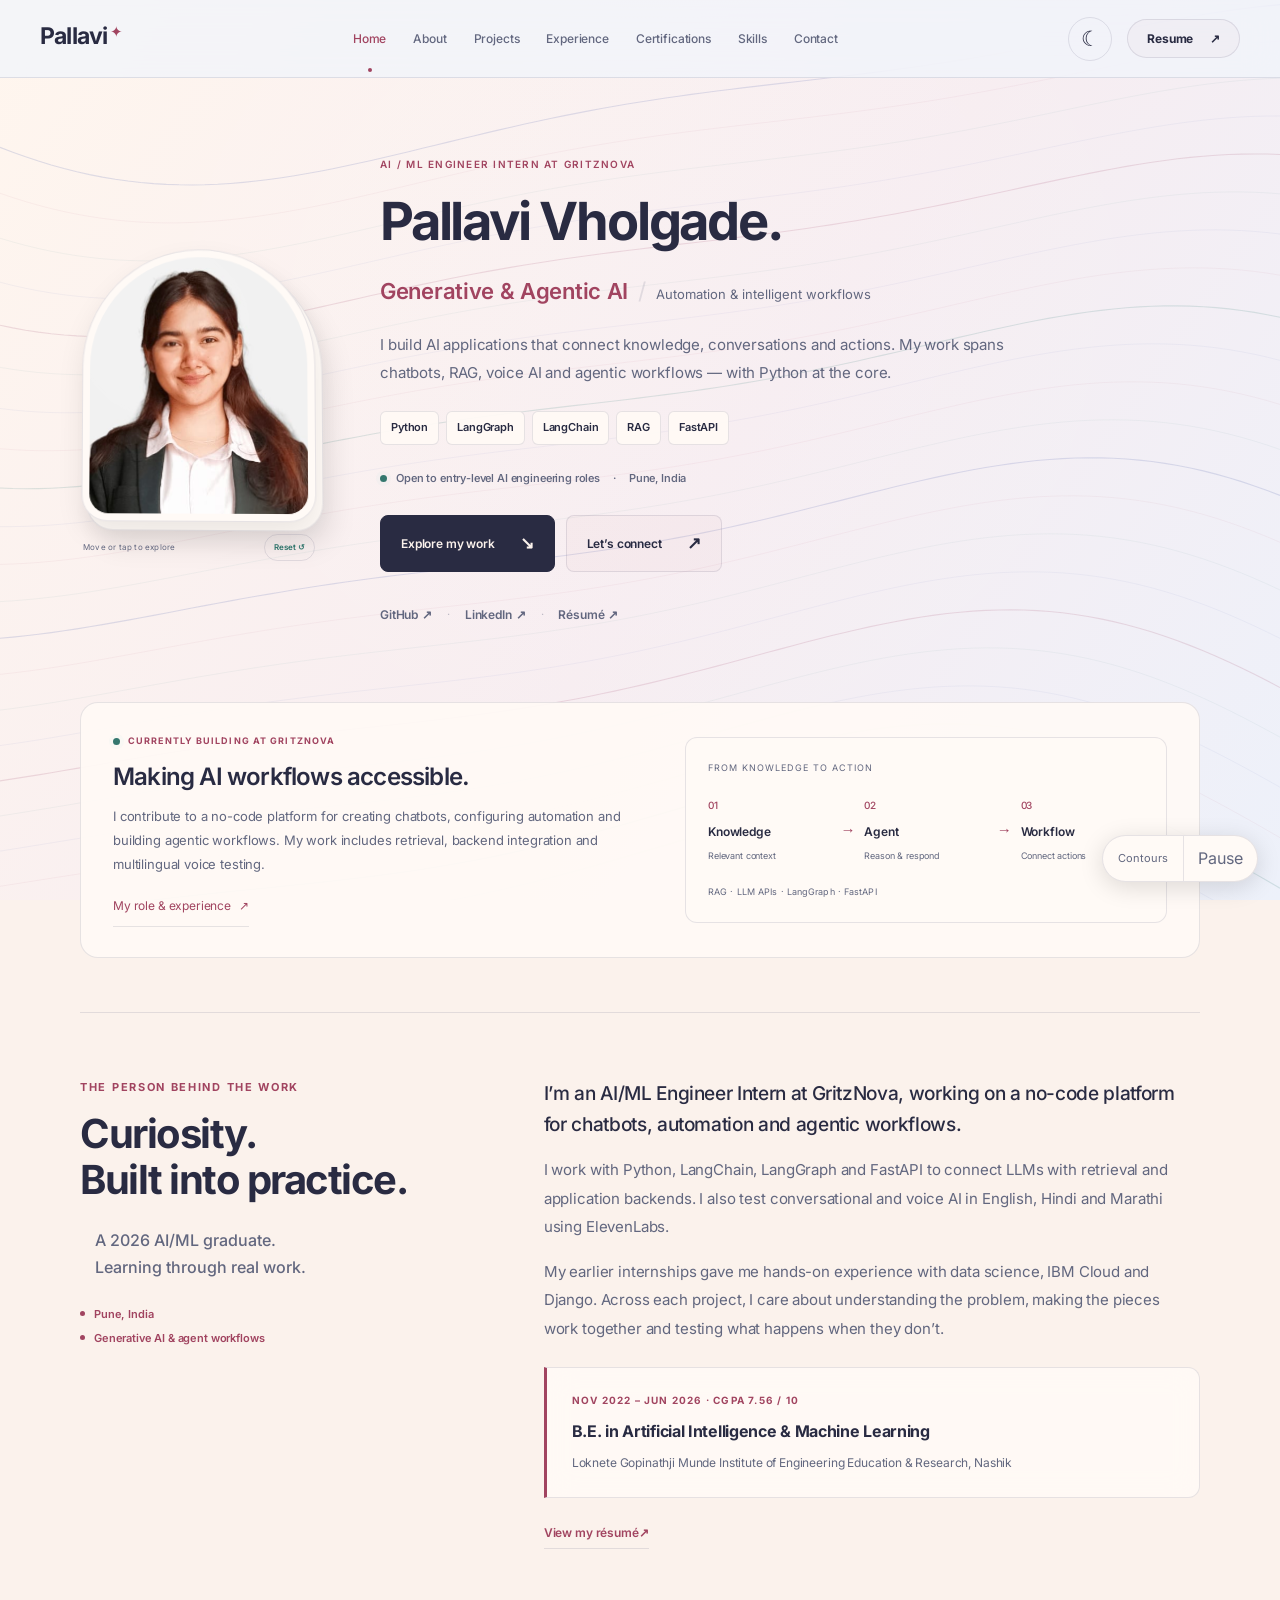
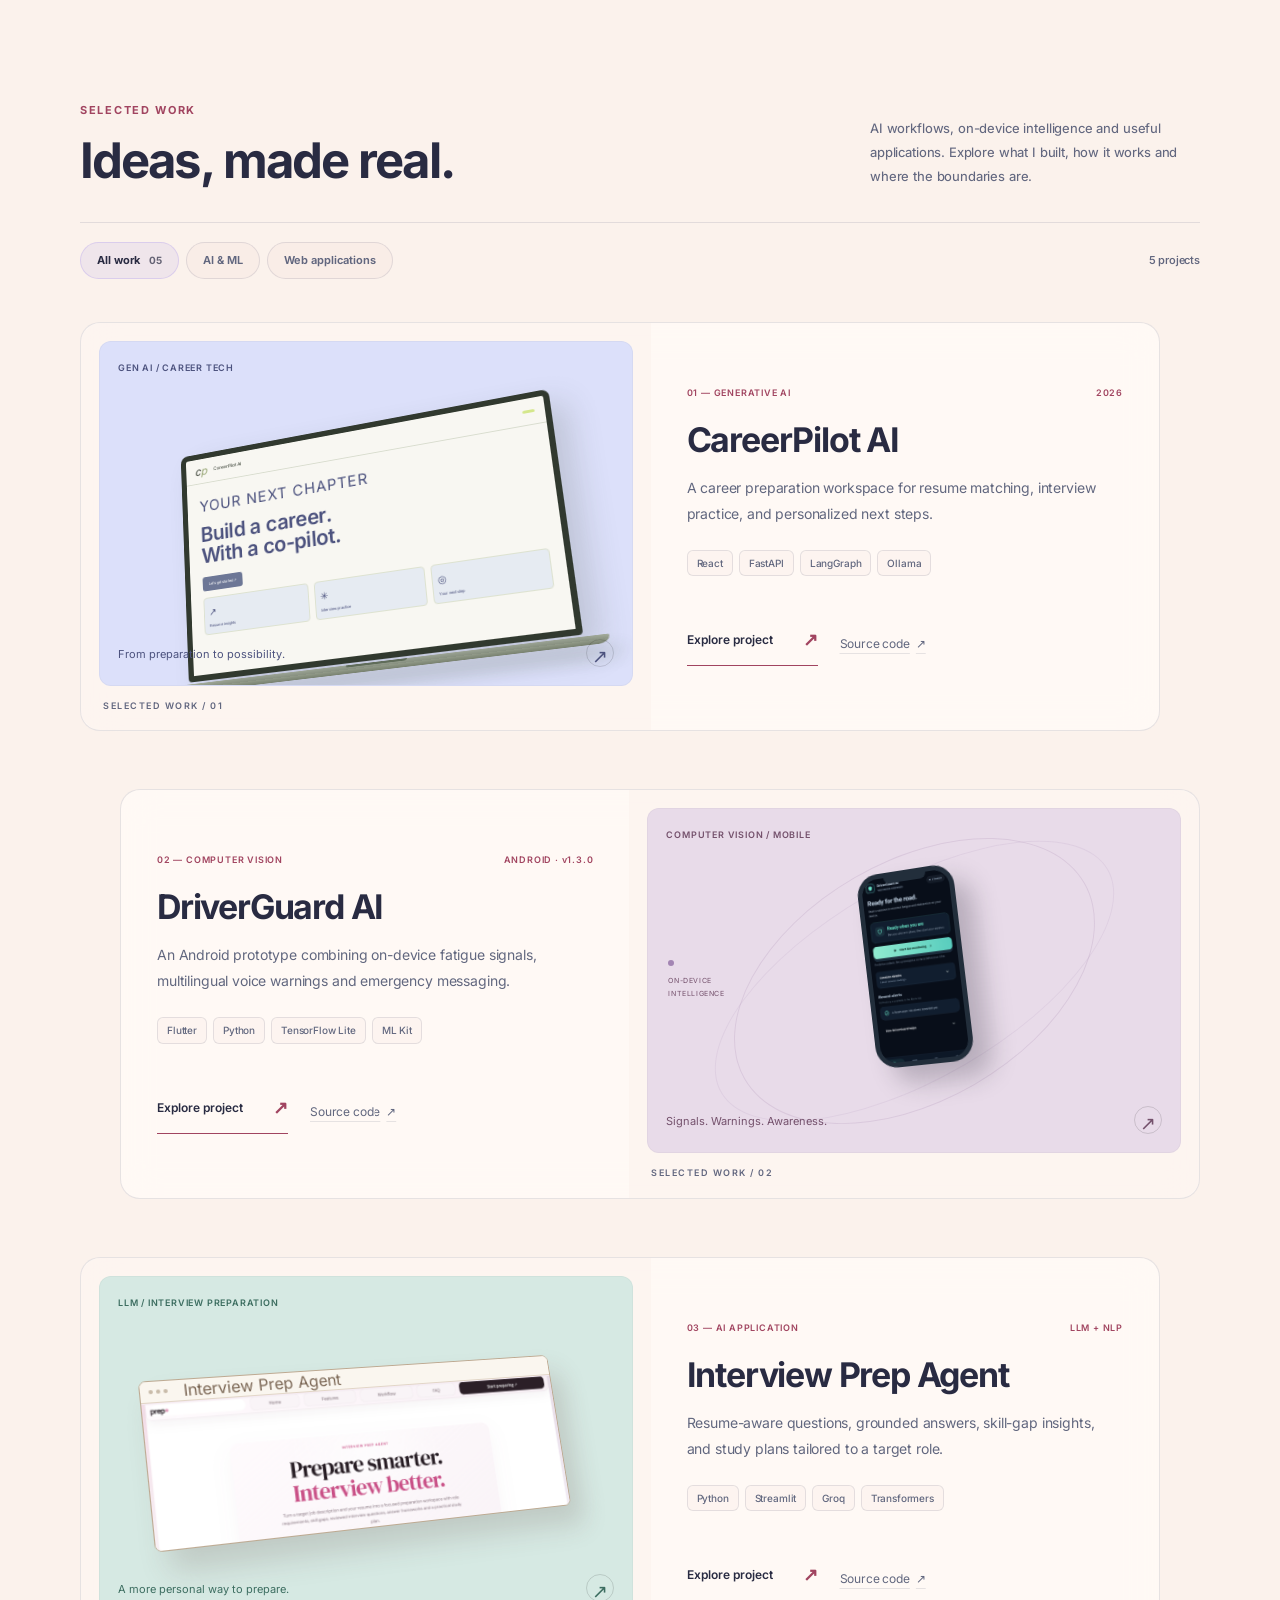
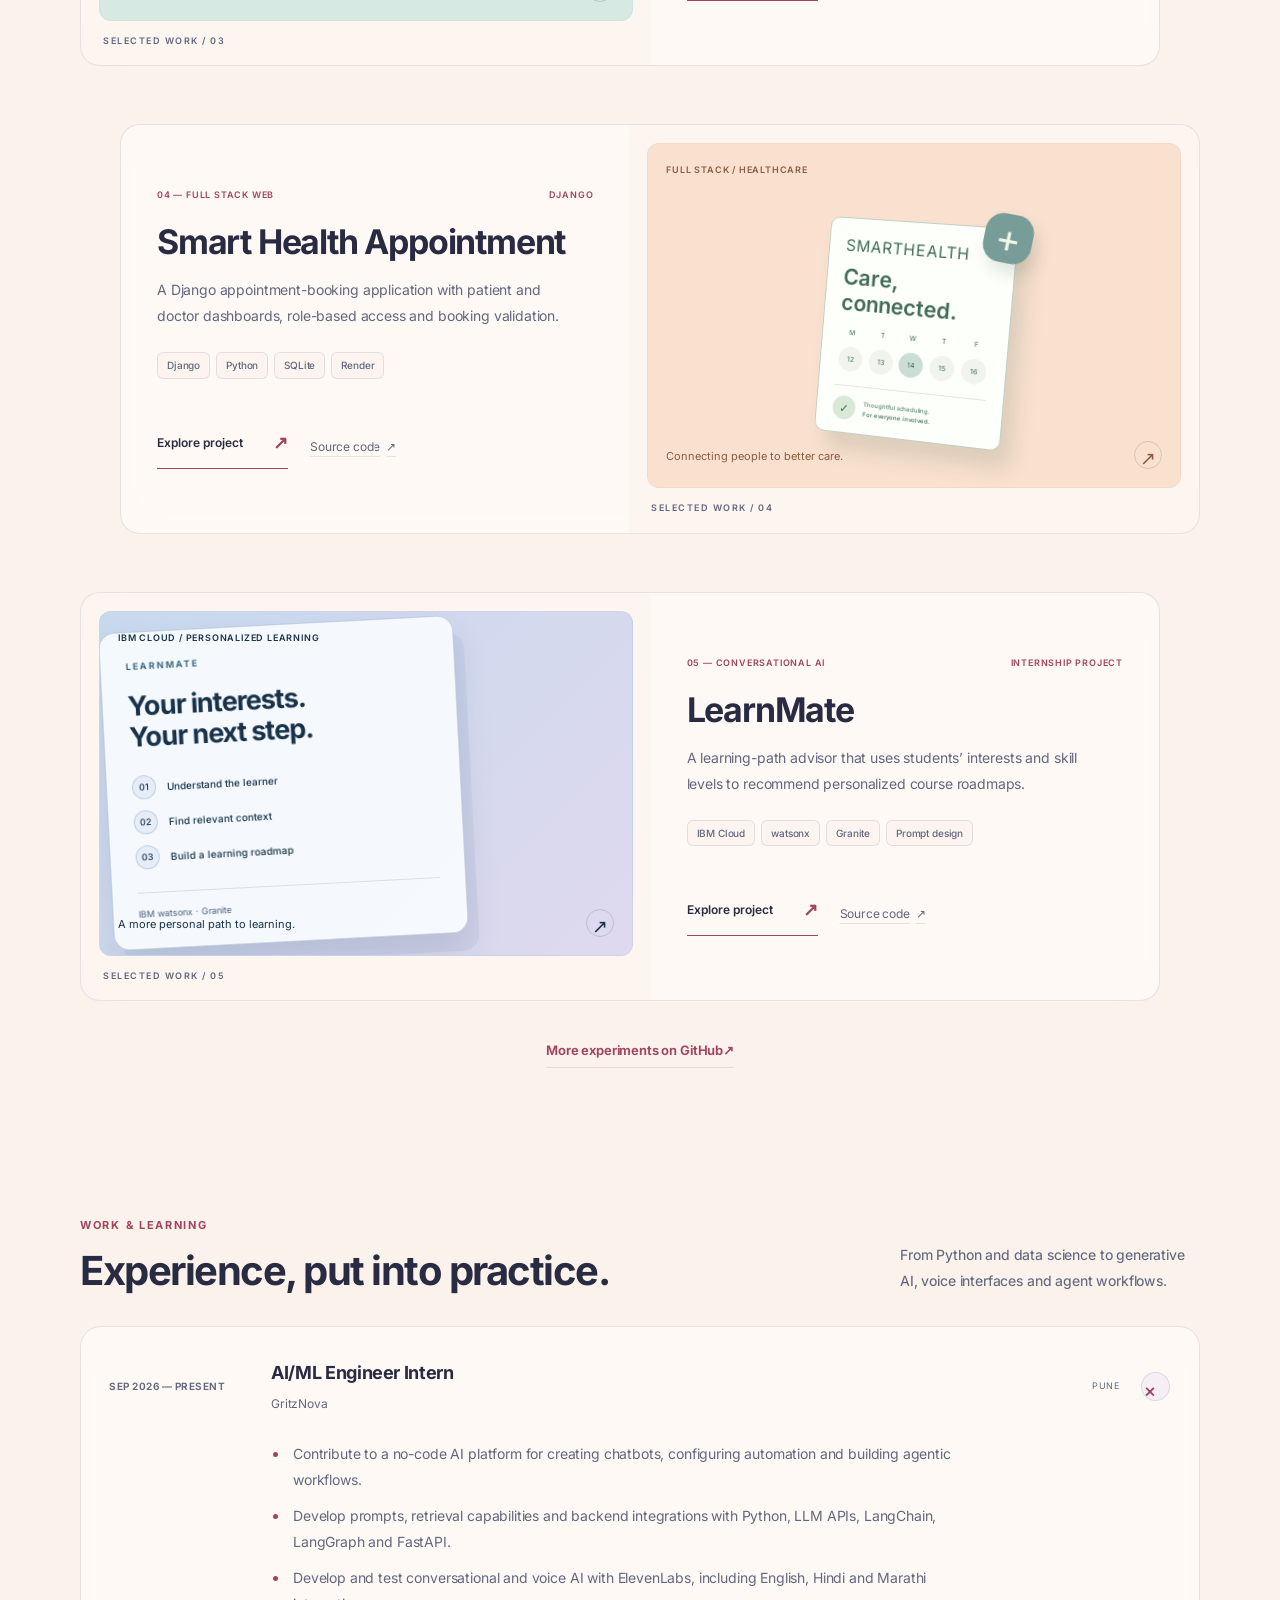
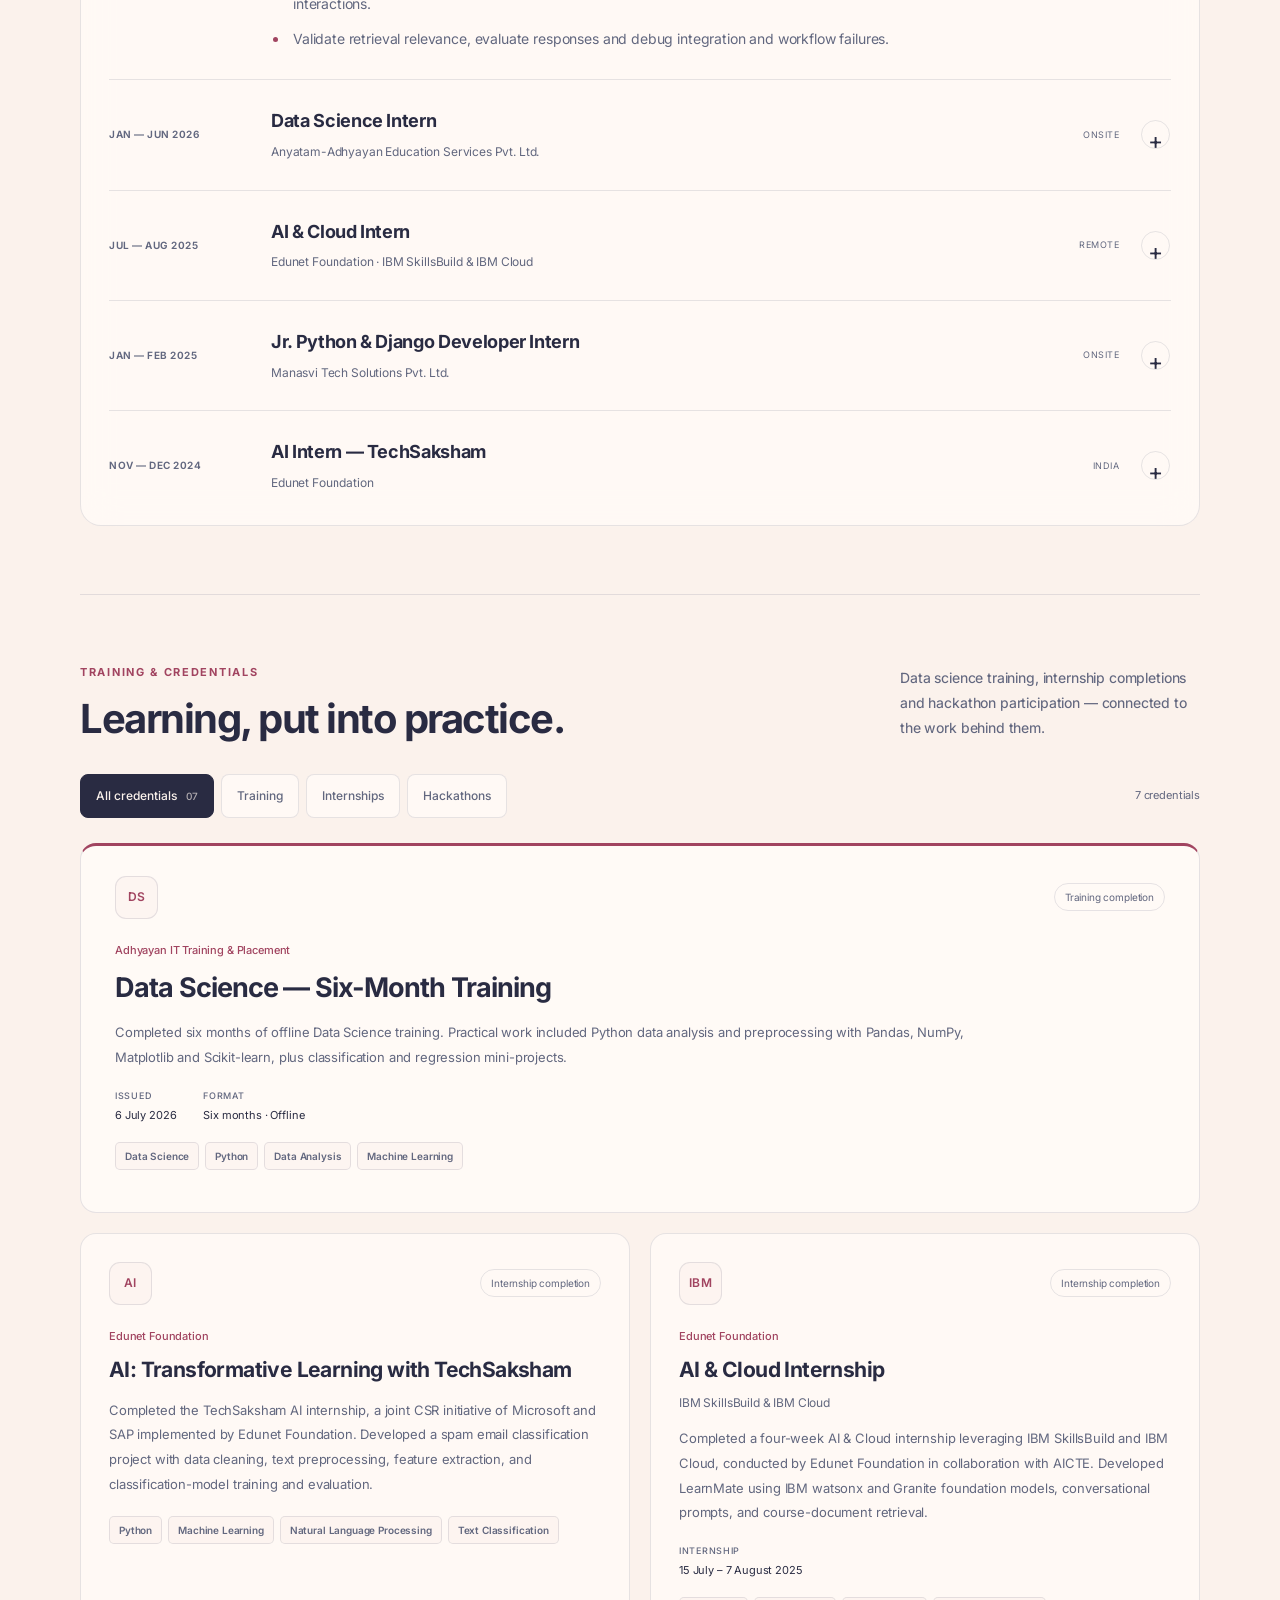
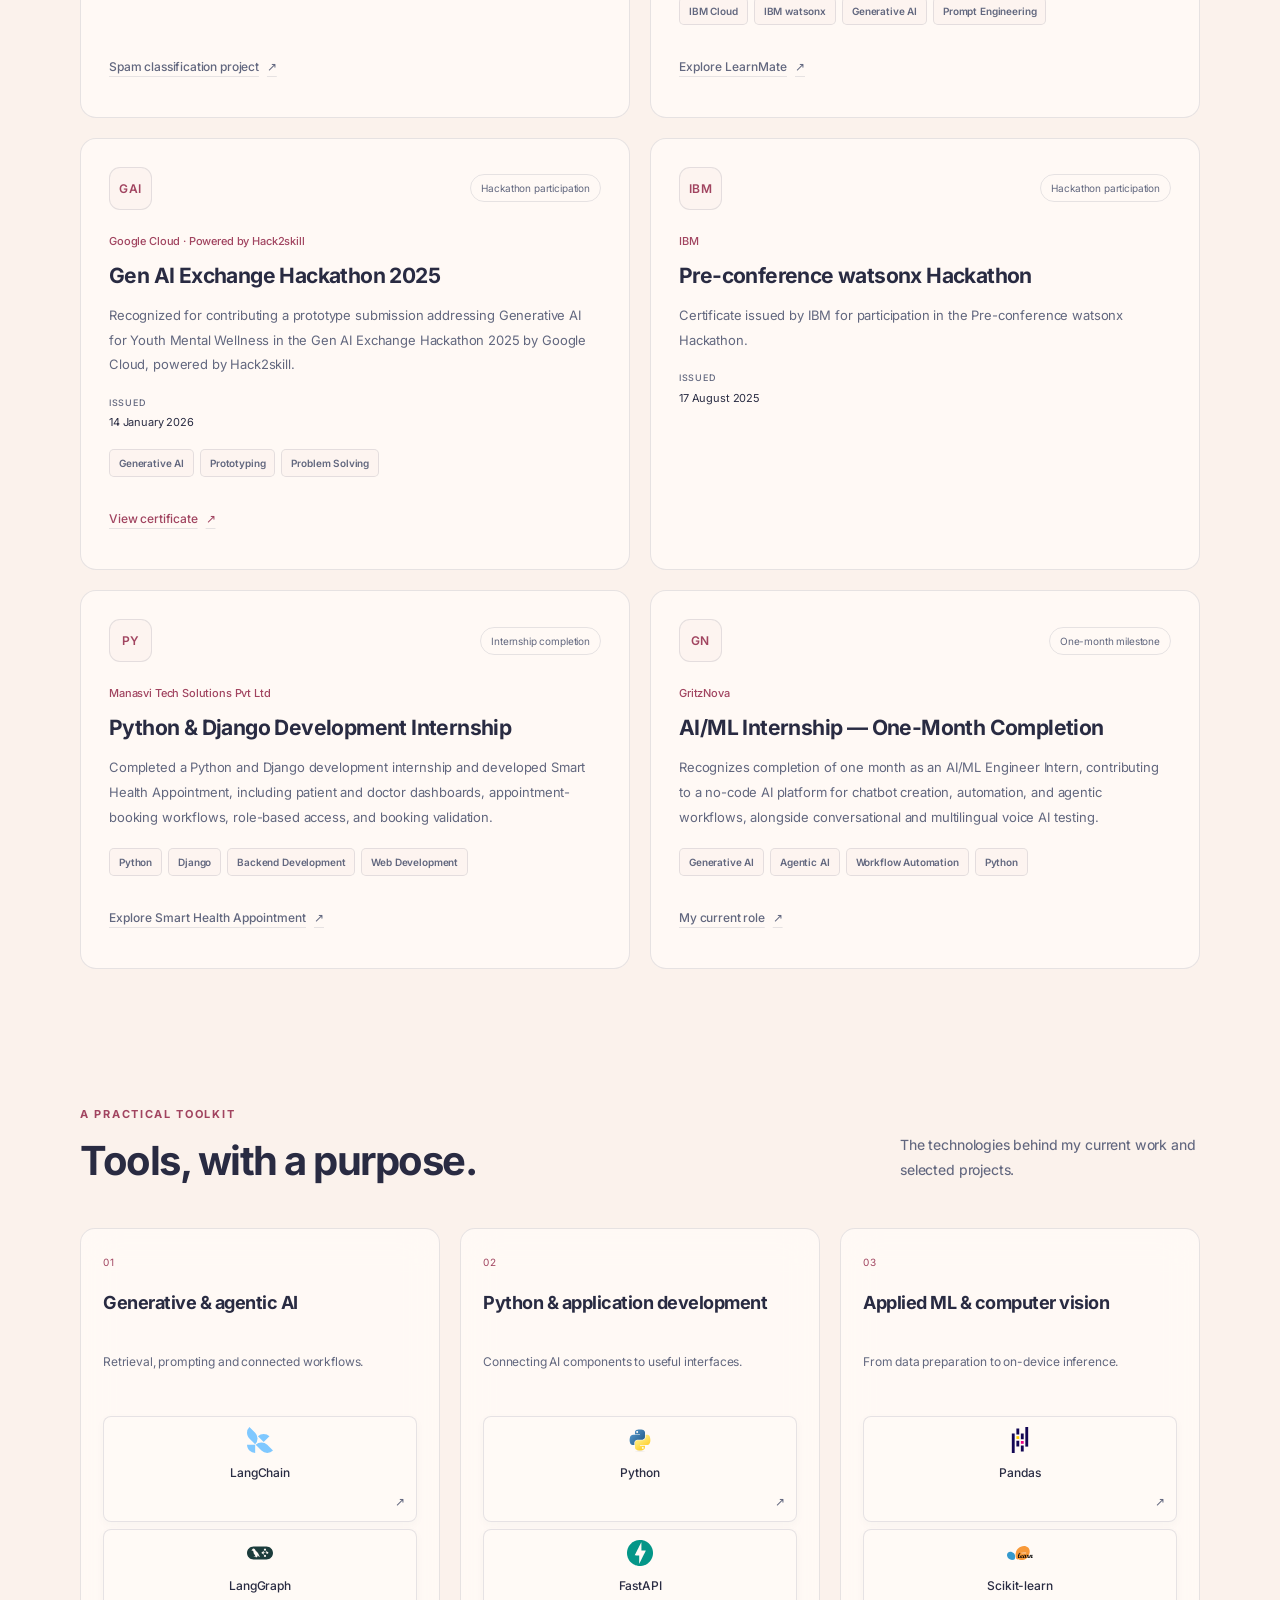
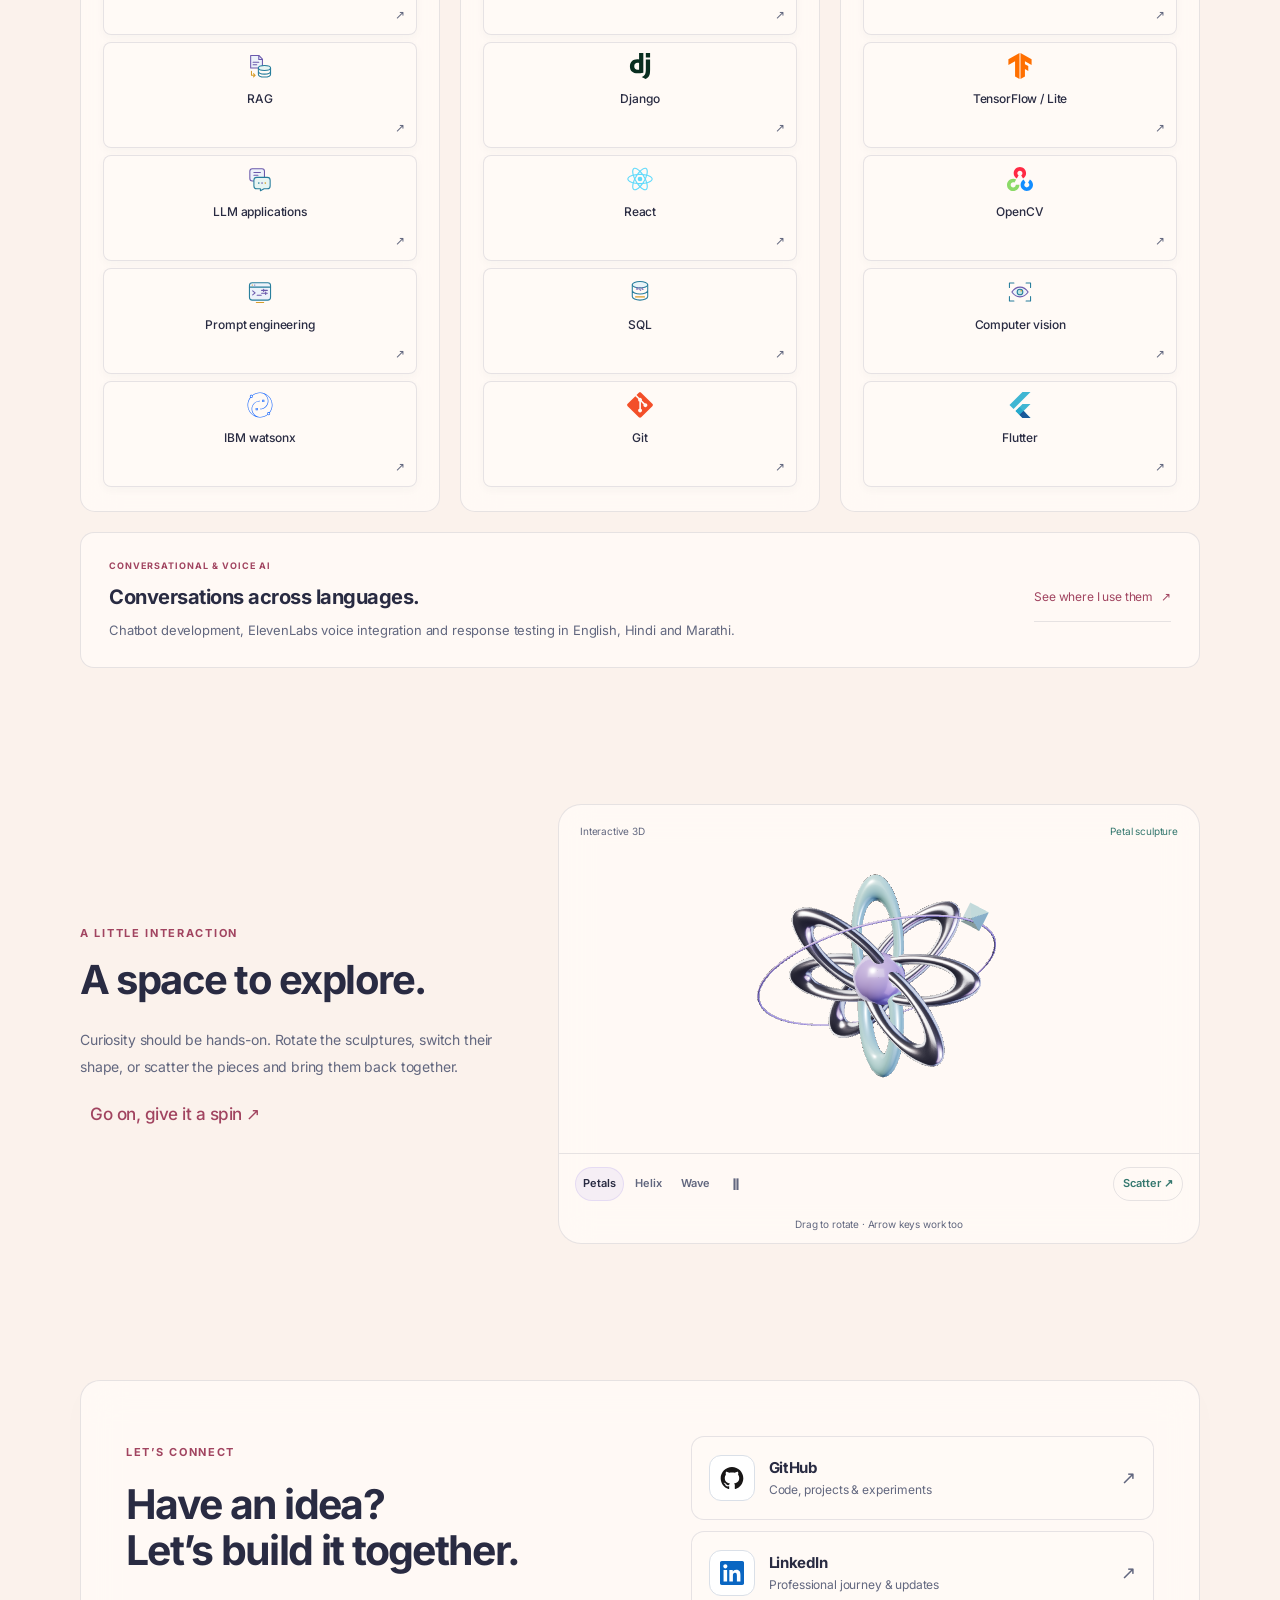
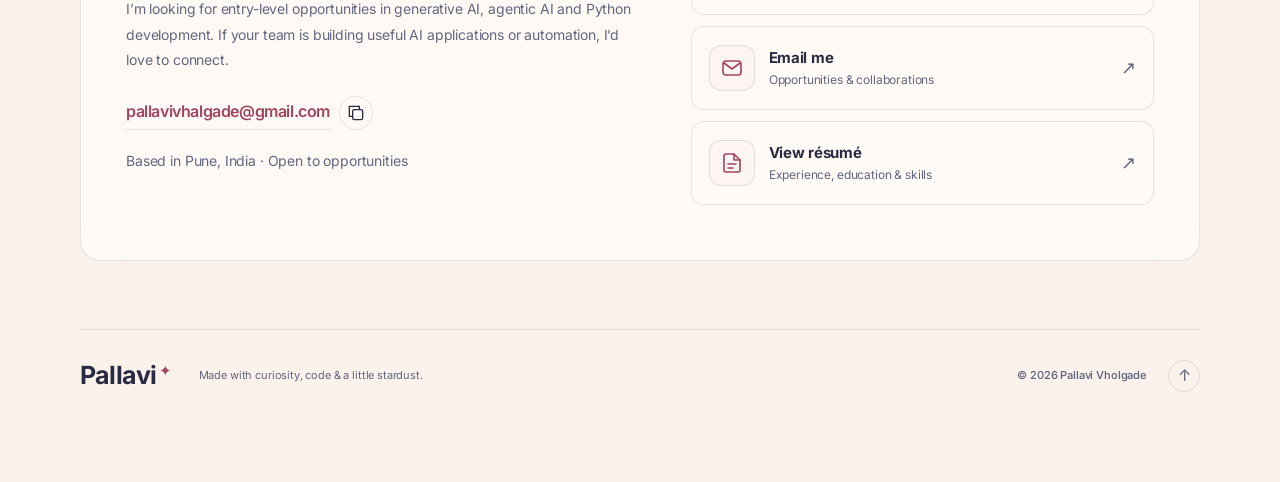
==== commit 3f7817f3: "Add certification details and public evidence links" ====
--- a/index.html
+++ b/index.html
@@ -23,13 +23,14 @@
 <meta name="twitter:card" content="summary">
 <script type="application/ld+json">{"@context": "https://schema.org", "@type": "Person", "name": "Pallavi Vholgade", "url": "https://pallavi-portfolio-preview.vercel.app/", "jobTitle": "AI/ML Engineer Intern", "worksFor": {"@type": "Organization", "name": "GritzNova"}, "sameAs": ["https://github.com/pallavivhalgade", "https://www.linkedin.com/in/pallavi-vholgade-05565b24b/"], "knowsAbout": ["Generative AI", "Agentic AI", "Retrieval-Augmented Generation", "Python", "Workflow Automation"]}</script>
 <link rel="stylesheet" href="./focus.css">
+<link rel="stylesheet" href="./certifications.css">
 </head>
 <body>
 <div class="wallpaper-layer" aria-hidden="true"><canvas id="live-wallpaper"></canvas><div class="wallpaper-vignette"></div></div>
 <a class="skip-link" href="#main">Skip to content</a>
 <header class="header">
   <a class="brand" href="#home" aria-label="Pallavi Vholgade home"><span class="brand-symbol">Pallavi<span>✦</span></span></a>
-  <nav aria-label="Main navigation" id="navigation"><a href="#home">Home</a><a href="#about">About</a><a href="#projects">Projects</a><a href="#experience">Experience</a><a href="#stack">Skills</a><a href="#connect">Contact</a></nav>
+  <nav aria-label="Main navigation" id="navigation"><a href="#home">Home</a><a href="#about">About</a><a href="#projects">Projects</a><a href="#experience">Experience</a><a href="#certifications">Certifications</a><a href="#stack">Skills</a><a href="#connect">Contact</a></nav>
   <div class="nav-actions"><button class="icon-button" id="theme" aria-label="Switch to light theme" title="Switch theme">☾</button><a class="resume-nav" href="./assets/Pallavi_Vholgade_BE.pdf" target="_blank" rel="noopener">Resume <span>↗</span></a><button id="menu" class="menu-button" aria-expanded="false" aria-controls="navigation" aria-label="Open navigation"><span></span><span></span></button></div>
 </header>
 <main id="main">
@@ -100,6 +101,52 @@
 <details><summary><span class="exp-date">JUL — AUG 2025</span><span class="exp-role"><strong>AI &amp; Cloud Intern</strong><span>Edunet Foundation · IBM SkillsBuild &amp; IBM Cloud</span></span><span class="exp-mode">REMOTE</span><span class="expand" aria-hidden="true">+</span></summary><div class="exp-description"><ul><li>Completed a four-week AI &amp; Cloud internship conducted by Edunet Foundation in collaboration with AICTE.</li><li>Developed LearnMate using IBM watsonx and Granite foundation models to recommend course pathways based on students’ interests and skill levels.</li><li>Worked on prompt design, course-document retrieval, AI workflows and basic evaluation in the IBM Cloud environment.</li></ul></div></details>
 <details><summary><span class="exp-date">JAN — FEB 2025</span><span class="exp-role"><strong>Jr. Python &amp; Django Developer Intern</strong><span>Manasvi Tech Solutions Pvt. Ltd.</span></span><span class="exp-mode">ONSITE</span><span class="expand" aria-hidden="true">+</span></summary><div class="exp-description"><ul><li>Developed Smart Health Appointment with Python and Django, including patient and doctor dashboards, appointment booking and validation.</li><li>Implemented authentication and role-based access, and contributed to debugging, testing, documentation and maintenance.</li></ul></div></details>
 <details><summary><span class="exp-date">NOV — DEC 2024</span><span class="exp-role"><strong>AI Intern — TechSaksham</strong><span>Edunet Foundation</span></span><span class="exp-mode">INDIA</span><span class="expand" aria-hidden="true">+</span></summary><div class="exp-description"><ul><li>Worked on a supervised machine learning project for spam email classification, including data cleaning, preprocessing and feature extraction.</li><li>Built and evaluated classification models using Python and standard machine learning libraries.</li></ul></div></details></div></section>
+<section class="section shell certifications-section" id="certifications" aria-labelledby="certifications-title">
+  <div class="section-heading"><div><p class="eyebrow">Training &amp; credentials</p><h2 id="certifications-title">Learning, put into practice.</h2></div><p>Data science training, internship completions and hackathon participation &mdash; connected to the work behind them.</p></div>
+  <div class="certificate-toolbar"><div class="certificate-filters" role="group" aria-label="Filter certifications"><button type="button" class="active" data-certificate-filter="all" aria-pressed="true">All credentials <span>07</span></button><button type="button" data-certificate-filter="training" aria-pressed="false">Training</button><button type="button" data-certificate-filter="internship" aria-pressed="false">Internships</button><button type="button" data-certificate-filter="hackathon" aria-pressed="false">Hackathons</button></div><span class="certificate-count" role="status" aria-live="polite">7 credentials</span></div>
+  <div class="certificate-grid"><article class="certificate-card certificate-card--featured" data-certificate-category="training" aria-labelledby="certificate-data-science">
+  <div class="certificate-top"><span class="certificate-mark" aria-hidden="true">DS</span><span class="certificate-type">Training completion</span></div>
+  <p class="certificate-issuer">Adhyayan IT Training &amp; Placement</p><h3 id="certificate-data-science">Data Science — Six-Month Training</h3>
+  <p class="certificate-description">Completed six months of offline Data Science training. Practical work included Python data analysis and preprocessing with Pandas, NumPy, Matplotlib and Scikit-learn, plus classification and regression mini-projects.</p>
+  <div class="certificate-metadata"><span><span class="certificate-meta-label">Issued</span><time datetime="2026-07-06">6 July 2026</time></span><span><span class="certificate-meta-label">Format</span>Six months &middot; Offline</span></div><div class="tags certificate-skills" aria-label="Related skills"><span>Data Science</span><span>Python</span><span>Data Analysis</span><span>Machine Learning</span></div>
+</article>
+<article class="certificate-card" data-certificate-category="internship" aria-labelledby="certificate-techsaksham">
+  <div class="certificate-top"><span class="certificate-mark" aria-hidden="true">AI</span><span class="certificate-type">Internship completion</span></div>
+  <p class="certificate-issuer">Edunet Foundation</p><h3 id="certificate-techsaksham">AI: Transformative Learning with TechSaksham</h3>
+  <p class="certificate-description">Completed the TechSaksham AI internship, a joint CSR initiative of Microsoft and SAP implemented by Edunet Foundation. Developed a spam email classification project with data cleaning, text preprocessing, feature extraction, and classification-model training and evaluation.</p>
+  <div class="certificate-metadata"></div><div class="tags certificate-skills" aria-label="Related skills"><span>Python</span><span>Machine Learning</span><span>Natural Language Processing</span><span>Text Classification</span></div><div class="certificate-actions"><a class="certificate-project" href="https://github.com/pallavivhalgade/-Spam-Email-Classification-using-NLP-and-Machine-Learning" target="_blank" rel="noopener noreferrer">Spam classification project <span aria-hidden="true">&nearr;</span></a></div>
+</article>
+<article class="certificate-card" data-certificate-category="internship" aria-labelledby="certificate-ai-cloud">
+  <div class="certificate-top"><span class="certificate-mark" aria-hidden="true">IBM</span><span class="certificate-type">Internship completion</span></div>
+  <p class="certificate-issuer">Edunet Foundation</p><h3 id="certificate-ai-cloud">AI &amp; Cloud Internship</h3><p class="certificate-subtitle">IBM SkillsBuild &amp; IBM Cloud</p>
+  <p class="certificate-description">Completed a four-week AI &amp; Cloud internship leveraging IBM SkillsBuild and IBM Cloud, conducted by Edunet Foundation in collaboration with AICTE. Developed LearnMate using IBM watsonx and Granite foundation models, conversational prompts, and course-document retrieval.</p>
+  <div class="certificate-metadata"><span><span class="certificate-meta-label">Internship</span>15 July &ndash; 7 August 2025</span></div><div class="tags certificate-skills" aria-label="Related skills"><span>IBM Cloud</span><span>IBM watsonx</span><span>Generative AI</span><span>Prompt Engineering</span></div><div class="certificate-actions"><button class="certificate-project" type="button" data-project="learnmate">Explore LearnMate <span aria-hidden="true">&nearr;</span></button></div>
+</article>
+<article class="certificate-card" data-certificate-category="hackathon" aria-labelledby="certificate-gen-ai-exchange">
+  <div class="certificate-top"><span class="certificate-mark" aria-hidden="true">GAI</span><span class="certificate-type">Hackathon participation</span></div>
+  <p class="certificate-issuer">Google Cloud · Powered by Hack2skill</p><h3 id="certificate-gen-ai-exchange">Gen AI Exchange Hackathon 2025</h3>
+  <p class="certificate-description">Recognized for contributing a prototype submission addressing Generative AI for Youth Mental Wellness in the Gen AI Exchange Hackathon 2025 by Google Cloud, powered by Hack2skill.</p>
+  <div class="certificate-metadata"><span><span class="certificate-meta-label">Issued</span><time datetime="2026-01-14">14 January 2026</time></span></div><div class="tags certificate-skills" aria-label="Related skills"><span>Generative AI</span><span>Prototyping</span><span>Problem Solving</span></div><div class="certificate-actions"><a class="certificate-link" href="https://drive.google.com/file/d/1IhOv87PKBqB810efY_nv9ceFmaMZZQ0z/view" target="_blank" rel="noopener noreferrer" aria-label="View certificate for Gen AI Exchange Hackathon 2025">View certificate <span aria-hidden="true">&nearr;</span></a></div>
+</article>
+<article class="certificate-card" data-certificate-category="hackathon" aria-labelledby="certificate-watsonx">
+  <div class="certificate-top"><span class="certificate-mark" aria-hidden="true">IBM</span><span class="certificate-type">Hackathon participation</span></div>
+  <p class="certificate-issuer">IBM</p><h3 id="certificate-watsonx">Pre-conference watsonx Hackathon</h3>
+  <p class="certificate-description">Certificate issued by IBM for participation in the Pre-conference watsonx Hackathon.</p>
+  <div class="certificate-metadata"><span><span class="certificate-meta-label">Issued</span><time datetime="2025-08-17">17 August 2025</time></span></div>
+</article>
+<article class="certificate-card" data-certificate-category="internship" aria-labelledby="certificate-python-django">
+  <div class="certificate-top"><span class="certificate-mark" aria-hidden="true">PY</span><span class="certificate-type">Internship completion</span></div>
+  <p class="certificate-issuer">Manasvi Tech Solutions Pvt Ltd</p><h3 id="certificate-python-django">Python &amp; Django Development Internship</h3>
+  <p class="certificate-description">Completed a Python and Django development internship and developed Smart Health Appointment, including patient and doctor dashboards, appointment-booking workflows, role-based access, and booking validation.</p>
+  <div class="certificate-metadata"></div><div class="tags certificate-skills" aria-label="Related skills"><span>Python</span><span>Django</span><span>Backend Development</span><span>Web Development</span></div><div class="certificate-actions"><button class="certificate-project" type="button" data-project="health">Explore Smart Health Appointment <span aria-hidden="true">&nearr;</span></button></div>
+</article>
+<article class="certificate-card" data-certificate-category="internship" aria-labelledby="certificate-gritznova">
+  <div class="certificate-top"><span class="certificate-mark" aria-hidden="true">GN</span><span class="certificate-type">One-month milestone</span></div>
+  <p class="certificate-issuer">GritzNova</p><h3 id="certificate-gritznova">AI/ML Internship — One-Month Completion</h3>
+  <p class="certificate-description">Recognizes completion of one month as an AI/ML Engineer Intern, contributing to a no-code AI platform for chatbot creation, automation, and agentic workflows, alongside conversational and multilingual voice AI testing.</p>
+  <div class="certificate-metadata"></div><div class="tags certificate-skills" aria-label="Related skills"><span>Generative AI</span><span>Agentic AI</span><span>Workflow Automation</span><span>Python</span></div><div class="certificate-actions"><a class="certificate-project" href="#experience">My current role <span aria-hidden="true">&nearr;</span></a></div>
+</article></div>
+</section>
 <section class="section shell technologies-section" id="stack" aria-labelledby="stack-title"><div class="section-heading"><div><p class="eyebrow">A practical toolkit</p><h2 id="stack-title">Tools, with a purpose.</h2></div><p>The technologies behind my current work and selected projects.</p></div><div class="skill-groups"><article class="skill-group"><span class="skill-group-number">01</span><h3>Generative &amp; agentic AI</h3><p>Retrieval, prompting and connected workflows.</p><ul class="skill-grid"><li><a class="tech-card skill-item" href="https://docs.langchain.com/" target="_blank" rel="noopener noreferrer"><span class="tech-card-surface"><img src="./assets/skills/langchain.svg" width="32" height="32" alt="" loading="lazy"><span>LangChain</span><span class="skill-arrow" aria-hidden="true">&nearr;</span></span></a></li><li><a class="tech-card skill-item" href="https://docs.langchain.com/oss/python/langgraph/overview" target="_blank" rel="noopener noreferrer"><span class="tech-card-surface"><img src="./assets/skills/langgraph.svg" width="32" height="32" alt="" loading="lazy"><span>LangGraph</span><span class="skill-arrow" aria-hidden="true">&nearr;</span></span></a></li><li><a class="tech-card skill-item" href="https://docs.langchain.com/oss/python/langchain/rag" target="_blank" rel="noopener noreferrer"><span class="tech-card-surface"><img src="./assets/skills/rag.svg" width="32" height="32" alt="" loading="lazy"><span>RAG</span><span class="skill-arrow" aria-hidden="true">&nearr;</span></span></a></li><li><a class="tech-card skill-item" href="https://huggingface.co/docs/transformers/" target="_blank" rel="noopener noreferrer"><span class="tech-card-surface"><img src="./assets/skills/llms.svg" width="32" height="32" alt="" loading="lazy"><span>LLM applications</span><span class="skill-arrow" aria-hidden="true">&nearr;</span></span></a></li><li><a class="tech-card skill-item" href="https://www.ibm.com/think/topics/prompt-engineering" target="_blank" rel="noopener noreferrer"><span class="tech-card-surface"><img src="./assets/skills/prompt-engineering.svg" width="32" height="32" alt="" loading="lazy"><span>Prompt engineering</span><span class="skill-arrow" aria-hidden="true">&nearr;</span></span></a></li><li><a class="tech-card skill-item" href="https://www.ibm.com/products/watsonx-ai" target="_blank" rel="noopener noreferrer"><span class="tech-card-surface"><img src="./assets/skills/watsonx-ai.svg" width="32" height="32" alt="" loading="lazy"><span>IBM watsonx</span><span class="skill-arrow" aria-hidden="true">&nearr;</span></span></a></li></ul></article><article class="skill-group"><span class="skill-group-number">02</span><h3>Python &amp; application development</h3><p>Connecting AI components to useful interfaces.</p><ul class="skill-grid"><li><a class="tech-card skill-item" href="https://docs.python.org/3/" target="_blank" rel="noopener noreferrer"><span class="tech-card-surface"><img src="./assets/skills/python.svg" width="32" height="32" alt="" loading="lazy"><span>Python</span><span class="skill-arrow" aria-hidden="true">&nearr;</span></span></a></li><li><a class="tech-card skill-item" href="https://fastapi.tiangolo.com/" target="_blank" rel="noopener noreferrer"><span class="tech-card-surface"><img src="./assets/skills/fastapi.svg" width="32" height="32" alt="" loading="lazy"><span>FastAPI</span><span class="skill-arrow" aria-hidden="true">&nearr;</span></span></a></li><li><a class="tech-card skill-item" href="https://docs.djangoproject.com/" target="_blank" rel="noopener noreferrer"><span class="tech-card-surface"><img src="./assets/skills/django.svg" width="32" height="32" alt="" loading="lazy"><span>Django</span><span class="skill-arrow" aria-hidden="true">&nearr;</span></span></a></li><li><a class="tech-card skill-item" href="https://react.dev/" target="_blank" rel="noopener noreferrer"><span class="tech-card-surface"><img src="./assets/skills/react.svg" width="32" height="32" alt="" loading="lazy"><span>React</span><span class="skill-arrow" aria-hidden="true">&nearr;</span></span></a></li><li><a class="tech-card skill-item" href="https://www.sqlite.org/docs.html" target="_blank" rel="noopener noreferrer"><span class="tech-card-surface"><img src="./assets/skills/sql.svg" width="32" height="32" alt="" loading="lazy"><span>SQL</span><span class="skill-arrow" aria-hidden="true">&nearr;</span></span></a></li><li><a class="tech-card skill-item" href="https://git-scm.com/doc" target="_blank" rel="noopener noreferrer"><span class="tech-card-surface"><img src="./assets/skills/git.svg" width="32" height="32" alt="" loading="lazy"><span>Git</span><span class="skill-arrow" aria-hidden="true">&nearr;</span></span></a></li></ul></article><article class="skill-group"><span class="skill-group-number">03</span><h3>Applied ML &amp; computer vision</h3><p>From data preparation to on-device inference.</p><ul class="skill-grid"><li><a class="tech-card skill-item" href="https://pandas.pydata.org/docs/" target="_blank" rel="noopener noreferrer"><span class="tech-card-surface"><img src="./assets/skills/pandas.svg" width="32" height="32" alt="" loading="lazy"><span>Pandas</span><span class="skill-arrow" aria-hidden="true">&nearr;</span></span></a></li><li><a class="tech-card skill-item" href="https://scikit-learn.org/stable/" target="_blank" rel="noopener noreferrer"><span class="tech-card-surface"><img src="./assets/skills/scikitlearn.svg" width="32" height="32" alt="" loading="lazy"><span>Scikit-learn</span><span class="skill-arrow" aria-hidden="true">&nearr;</span></span></a></li><li><a class="tech-card skill-item" href="https://www.tensorflow.org/" target="_blank" rel="noopener noreferrer"><span class="tech-card-surface"><img src="./assets/skills/tensorflow.svg" width="32" height="32" alt="" loading="lazy"><span>TensorFlow / Lite</span><span class="skill-arrow" aria-hidden="true">&nearr;</span></span></a></li><li><a class="tech-card skill-item" href="https://docs.opencv.org/" target="_blank" rel="noopener noreferrer"><span class="tech-card-surface"><img src="./assets/skills/opencv.svg" width="32" height="32" alt="" loading="lazy"><span>OpenCV</span><span class="skill-arrow" aria-hidden="true">&nearr;</span></span></a></li><li><a class="tech-card skill-item" href="https://opencv.org/" target="_blank" rel="noopener noreferrer"><span class="tech-card-surface"><img src="./assets/skills/computer-vision.svg" width="32" height="32" alt="" loading="lazy"><span>Computer vision</span><span class="skill-arrow" aria-hidden="true">&nearr;</span></span></a></li><li><a class="tech-card skill-item" href="https://docs.flutter.dev/" target="_blank" rel="noopener noreferrer"><span class="tech-card-surface"><img src="./assets/skills/flutter.svg" width="32" height="32" alt="" loading="lazy"><span>Flutter</span><span class="skill-arrow" aria-hidden="true">&nearr;</span></span></a></li></ul></article></div><div class="voice-strip"><div><span class="eyebrow">CONVERSATIONAL &amp; VOICE AI</span><h3>Conversations across languages.</h3><p>Chatbot development, ElevenLabs voice integration and response testing in English, Hindi and Marathi.</p></div><a class="text-link" href="#experience">See where I use them <span aria-hidden="true">&nearr;</span></a></div></section>
 <section class="section shell playground-section" id="playground" aria-labelledby="playground-title"><div class="playground-heading"><p class="eyebrow">A little interaction</p><h2 id="playground-title">A space to explore.</h2><p>Curiosity should be hands-on. Rotate the sculptures, switch their shape, or scatter the pieces and bring them back together.</p><span class="playground-note">Go on, give it a spin ↗</span></div>    <div class="hero-visual" aria-label="Interactive 3D data playground">
       <div class="visual-top"><span><i></i> Interactive 3D</span><span class="visual-index" aria-live="polite">Petal sculpture</span></div>
@@ -113,6 +160,6 @@
 <footer class="shell"><a class="brand-symbol" href="#home">Pallavi<span>✦</span></a><p>Made with curiosity, code & a little stardust.</p><span>© <span id="year">2026</span> Pallavi Vholgade</span><a class="back-top" href="#home" aria-label="Back to top">↑</a></footer>
 <div class="wallpaper-controls" role="group" aria-label="Live wallpaper controls"><button id="wallpaper-mode" title="Switch live wallpaper">✧ Aurora</button><button id="wallpaper-motion" aria-label="Pause live wallpaper" title="Pause live wallpaper">Ⅱ</button></div>
 <dialog id="project-dialog" aria-labelledby="dialog-title"><div class="dialog-inner"><button id="close-dialog" class="icon-button dialog-close" aria-label="Close project details">×</button><p class="eyebrow" id="dialog-label"></p><h2 id="dialog-title"></h2><p id="dialog-description"></p><div id="dialog-features"></div><p class="dialog-note" id="dialog-note"></p><div id="dialog-links"></div></div></dialog><div id="toast" class="toast" role="status" aria-live="polite"></div>
-<script src="./app.js" defer></script><script type="module" src="./wallpaper.js"></script><script type="module" src="./portrait.js"></script><script type="module" src="./playground-loader.js"></script>
+<script src="./app.js" defer></script><script src="./certifications.js" defer></script><script type="module" src="./wallpaper.js"></script><script type="module" src="./portrait.js"></script><script type="module" src="./playground-loader.js"></script>
 <script type="module" src="./technologies.js"></script>
 </body></html>
--- a/certifications.css
+++ b/certifications.css
@@ -0,0 +1,36 @@
+.certifications-section{border-top:1px solid var(--line)}
+.certificate-toolbar{display:flex;align-items:center;justify-content:space-between;gap:18px;margin:28px 0 25px}
+.certificate-filters{display:flex;flex-wrap:wrap;gap:7px}
+.certificate-filters button{display:inline-flex;align-items:center;gap:9px;min-height:44px;padding:10px 15px;border:1px solid var(--line);border-radius:8px;background:var(--panel);color:var(--muted);font-family:var(--sans);font-size:12px;font-weight:500;cursor:pointer;transition:background .18s,color .18s,border-color .18s}
+.certificate-filters button:hover{border-color:var(--accent);color:var(--ink)}
+.certificate-filters button.active{background:var(--ink);color:var(--bg);border-color:var(--ink)}
+.certificate-filters button>span{font-size:10px;opacity:.65}
+.certificate-count{font-size:11px;line-height:1.7;color:var(--muted);white-space:nowrap}
+.certificate-grid{display:grid;grid-template-columns:repeat(2,minmax(0,1fr));gap:20px}
+.certificate-card{display:flex;flex-direction:column;min-width:0;padding:28px;border:1px solid var(--line);border-radius:16px;background:var(--panel);position:relative}
+.certificate-card[hidden]{display:none!important}
+.certificate-card--featured{grid-column:1/-1;border-top:3px solid var(--accent);padding:30px 34px;background:var(--panel-solid)}
+.certificate-top{display:flex;align-items:center;justify-content:space-between;gap:16px;margin-bottom:22px}
+.certificate-mark{display:grid;place-items:center;width:43px;height:43px;flex-shrink:0;border:1px solid var(--line);border-radius:11px;background:var(--soft);color:var(--accent);font-family:var(--heading);font-size:12px;font-weight:600;letter-spacing:.4px}
+.certificate-type{font-size:10px;line-height:1.6;color:var(--muted);padding:5px 10px;border:1px solid var(--line);border-radius:20px;text-align:center}
+.certificate-issuer{font-size:11px;line-height:1.8;color:var(--accent);font-weight:500;margin:0 0 9px}
+.certificate-card h3{font-family:var(--heading);font-size:21px;line-height:1.4;letter-spacing:-.6px;margin:0 0 13px;max-width:700px}
+.certificate-card--featured h3{font-size:27px;letter-spacing:-.9px}
+.certificate-subtitle{font-size:12px;line-height:1.7;color:var(--muted);margin:-5px 0 13px}
+.certificate-description{font-size:13px;line-height:1.9;color:var(--muted);margin:0 0 18px;max-width:850px}
+.certificate-metadata{display:flex;flex-wrap:wrap;gap:13px 27px;margin:0 0 15px;color:var(--ink);font-size:11px;line-height:1.8}
+.certificate-metadata:empty{display:none}
+.certificate-metadata>span{display:flex;flex-direction:column;min-width:0}
+.certificate-meta-label{font-size:9px;font-weight:500;text-transform:uppercase;letter-spacing:.7px;color:var(--muted);margin-bottom:2px}
+.certificate-id{font-family:var(--sans);font-size:11px;overflow-wrap:anywhere}
+.certificate-skills{gap:6px;margin:0 0 12px}
+.certificate-skills>span{font-size:10px;line-height:1.6;border:1px solid var(--line);background:var(--soft);padding:5px 9px;border-radius:5px}
+.certificate-actions{display:flex;align-items:center;flex-wrap:wrap;gap:10px 23px;margin-top:auto;padding-top:8px}
+.certificate-actions>a,.certificate-actions>button{display:inline-flex;align-items:center;gap:8px;min-height:44px;font-size:12px;font-family:var(--sans);font-weight:500;line-height:1.7;text-decoration:underline;text-underline-offset:5px;text-decoration-color:var(--line);background:none;border:0;padding:4px 0;cursor:pointer}
+.certificate-link{color:var(--accent)}
+.certificate-project{color:var(--muted)}
+.certificate-actions>a:hover,.certificate-actions>button:hover{color:var(--ink);text-decoration-color:currentColor}
+@media(max-width:1000px){.header nav{gap:15px}.header nav a{font-size:11px}.certificate-card{padding:24px}.certificate-card--featured{padding:27px}.certificate-card h3{font-size:20px}}
+@media(max-width:760px){.certificate-toolbar{align-items:flex-start;flex-direction:column;gap:10px;margin-top:22px}.certificate-grid{grid-template-columns:1fr;gap:16px}.certificate-card--featured{grid-column:auto}.certificate-card h3{font-size:22px}.certificate-card--featured h3{font-size:25px}.certificate-filters{gap:7px}.certificate-filters button{font-size:11px;padding:10px 13px}.certificate-count{font-size:10px}}
+@media(max-width:440px){.certificate-card,.certificate-card--featured{padding:23px 20px}.certificate-card h3{font-size:21px}.certificate-card--featured h3{font-size:24px}.certificate-top{gap:10px}.certificate-type{font-size:9px;padding:5px 8px}.certificate-description{font-size:13px}.certificate-filters button{padding:9px 11px}.certificate-metadata{gap:12px 20px}}
+@media(prefers-reduced-motion:reduce){.certificate-filters button{transition:none}}
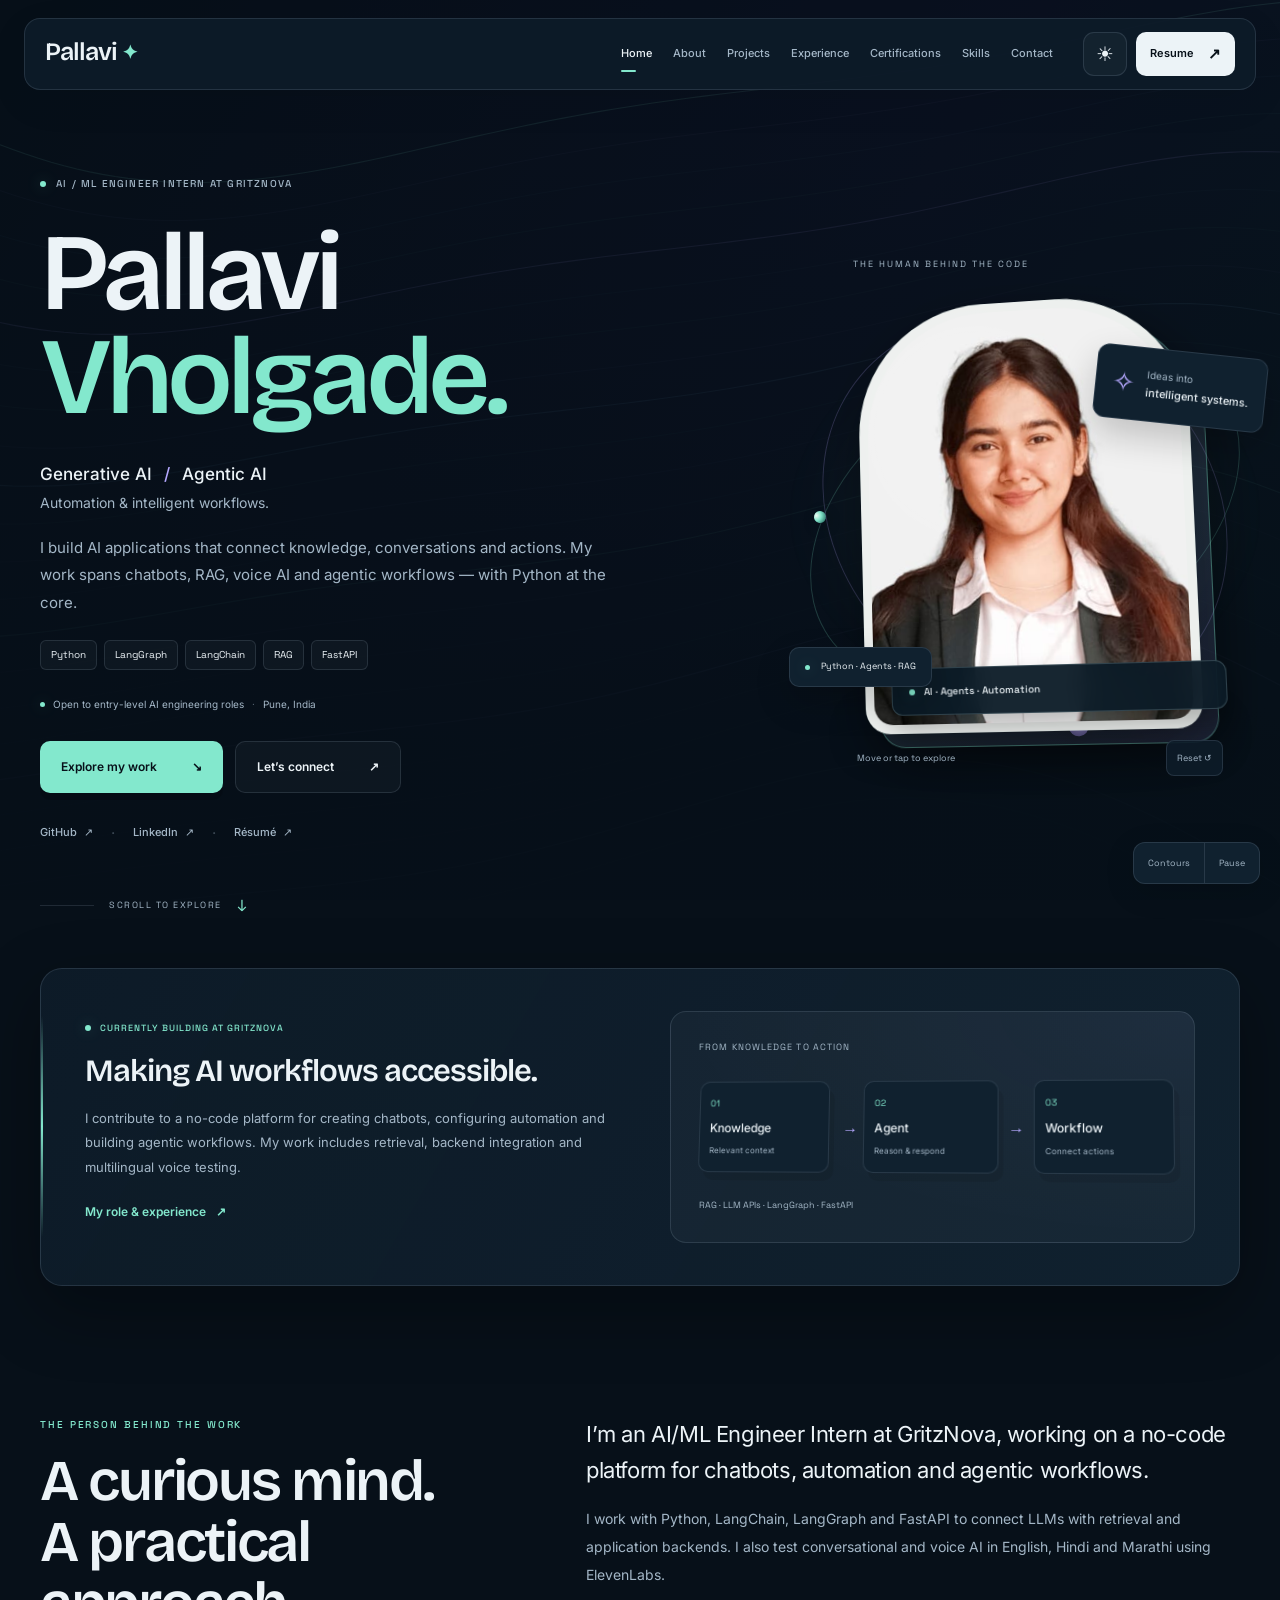
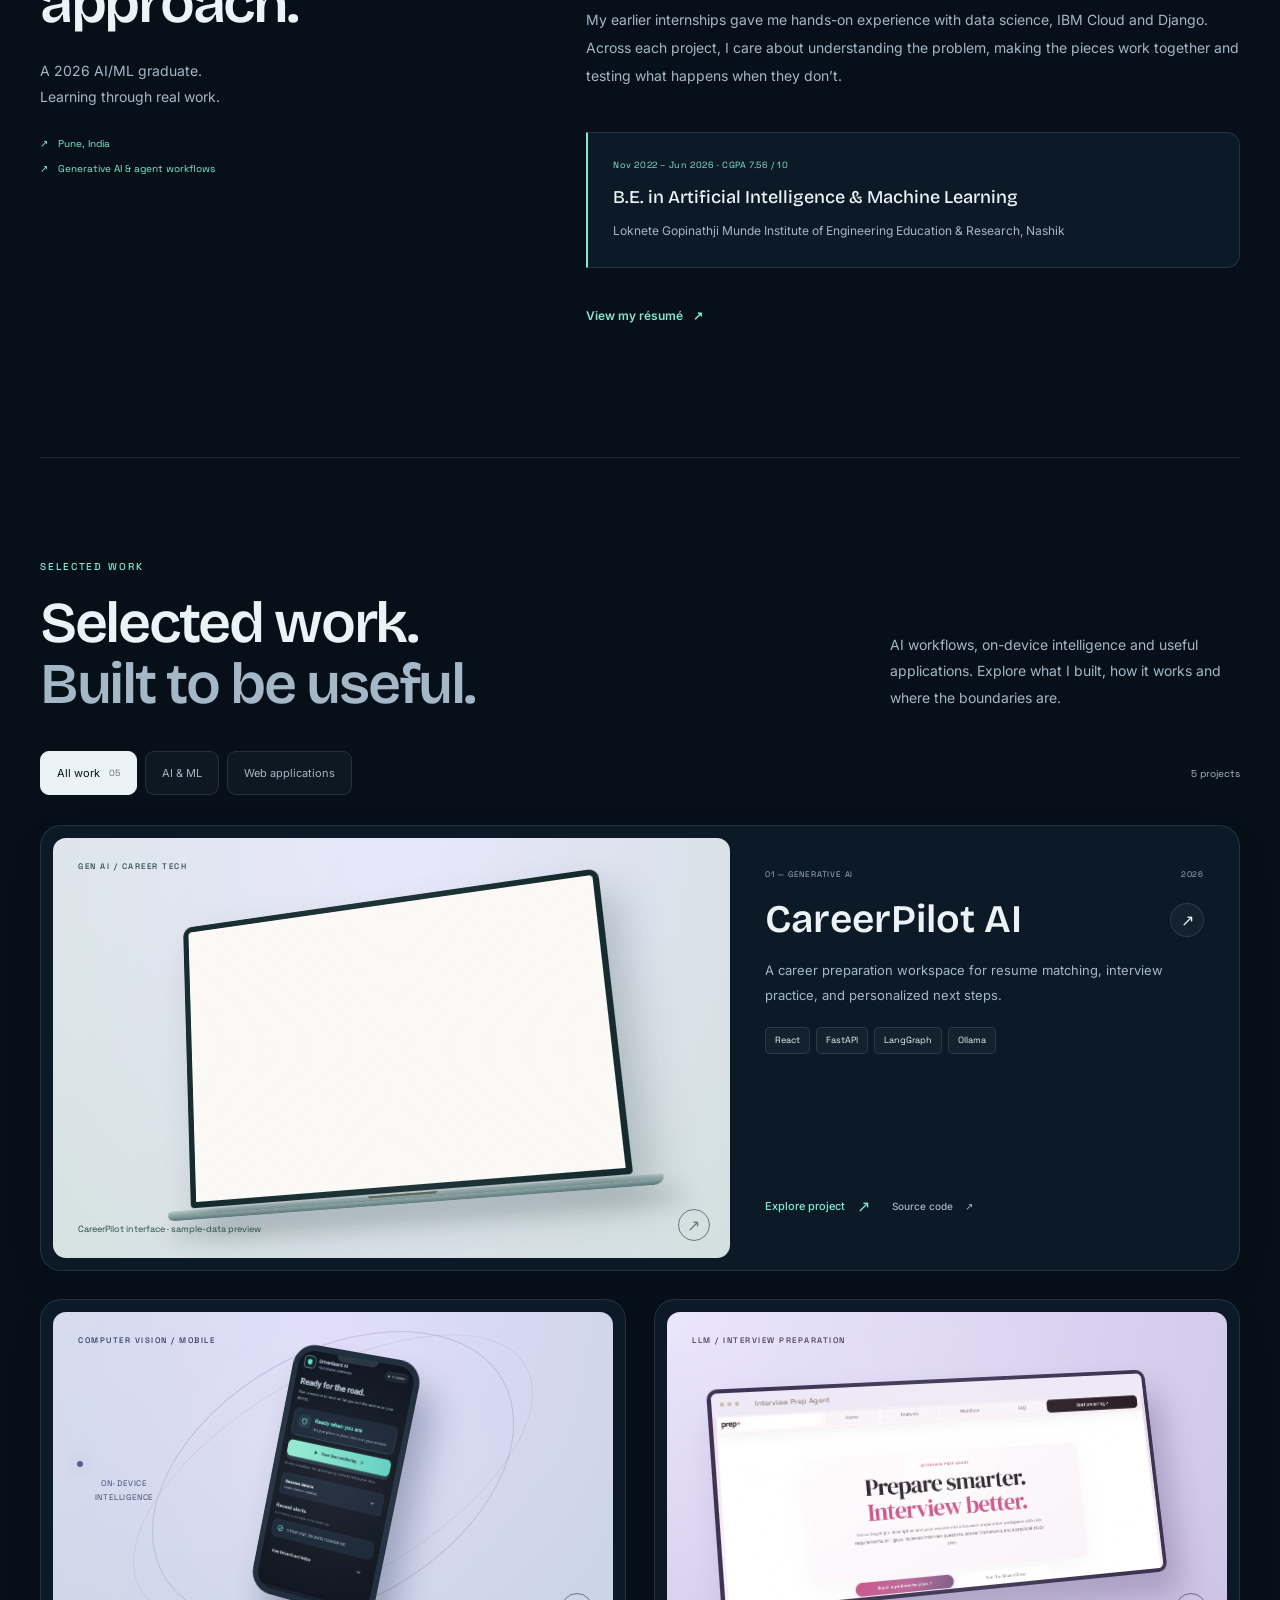
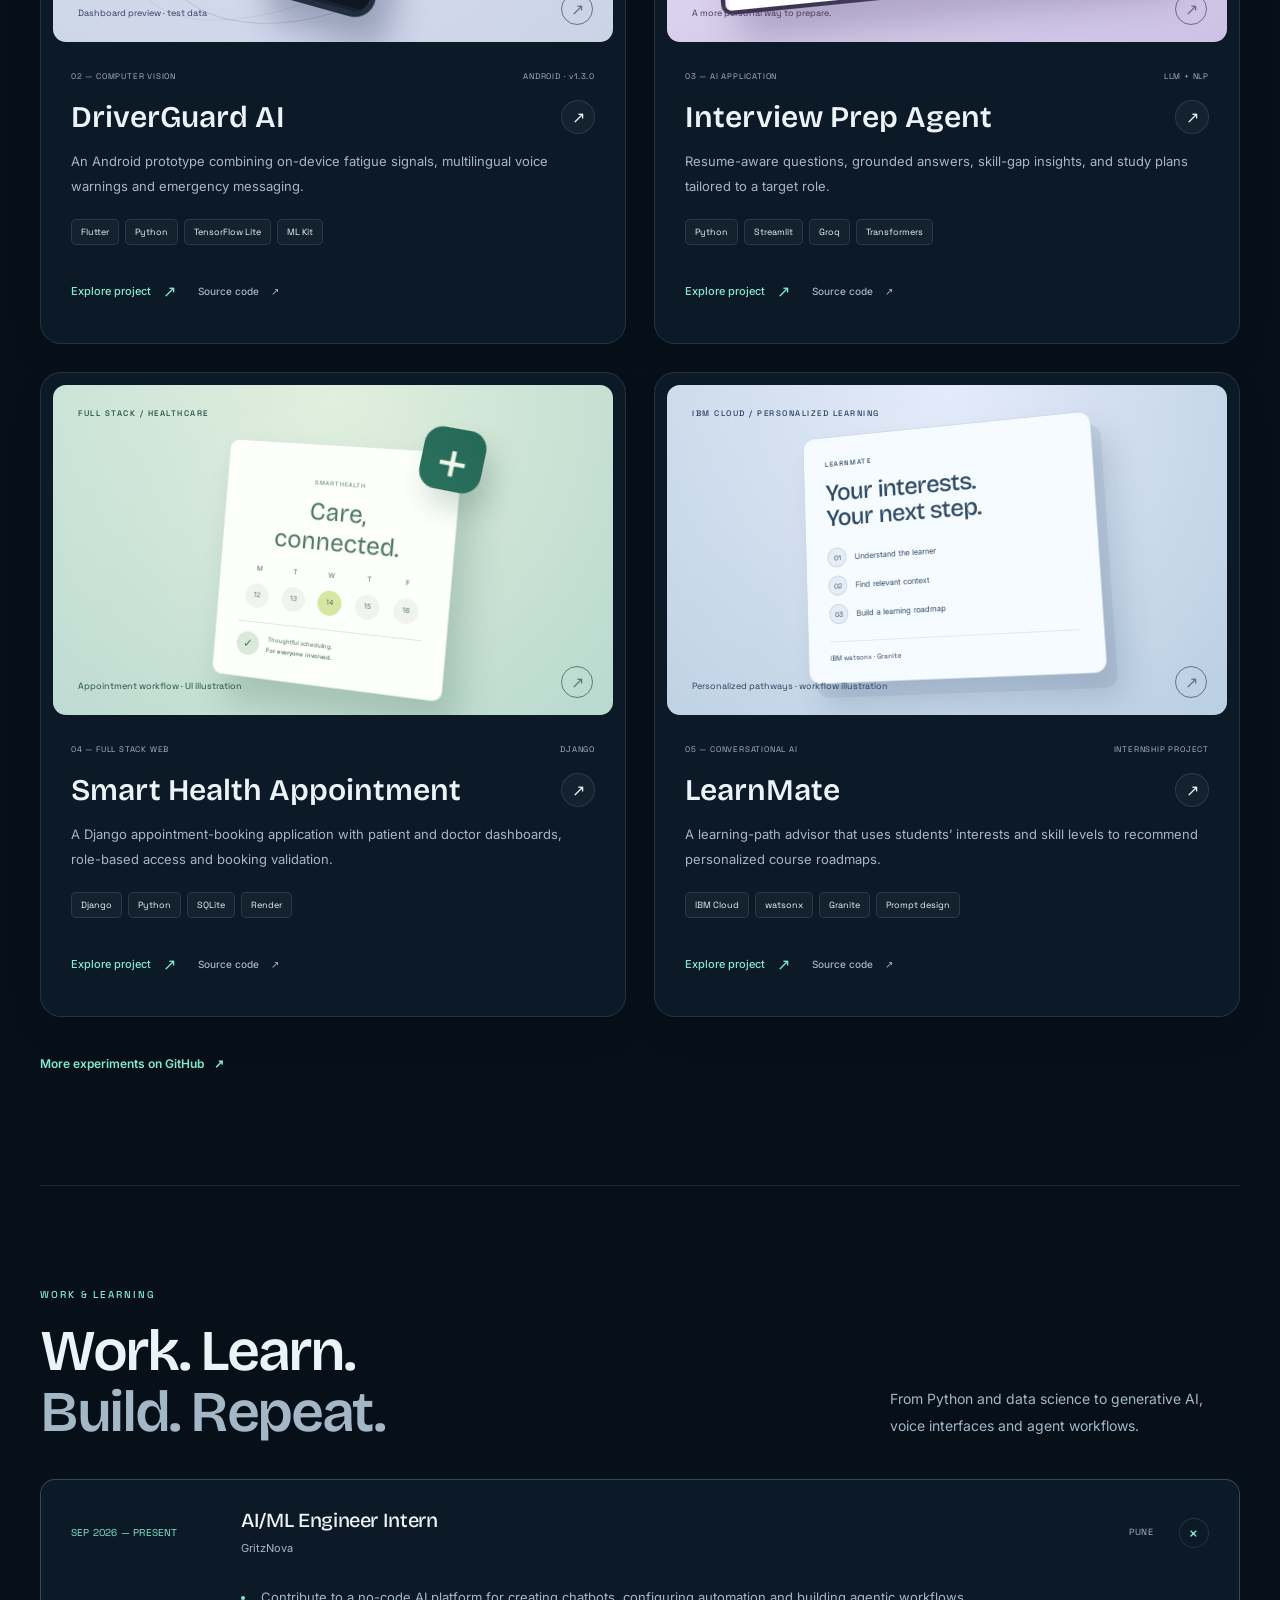
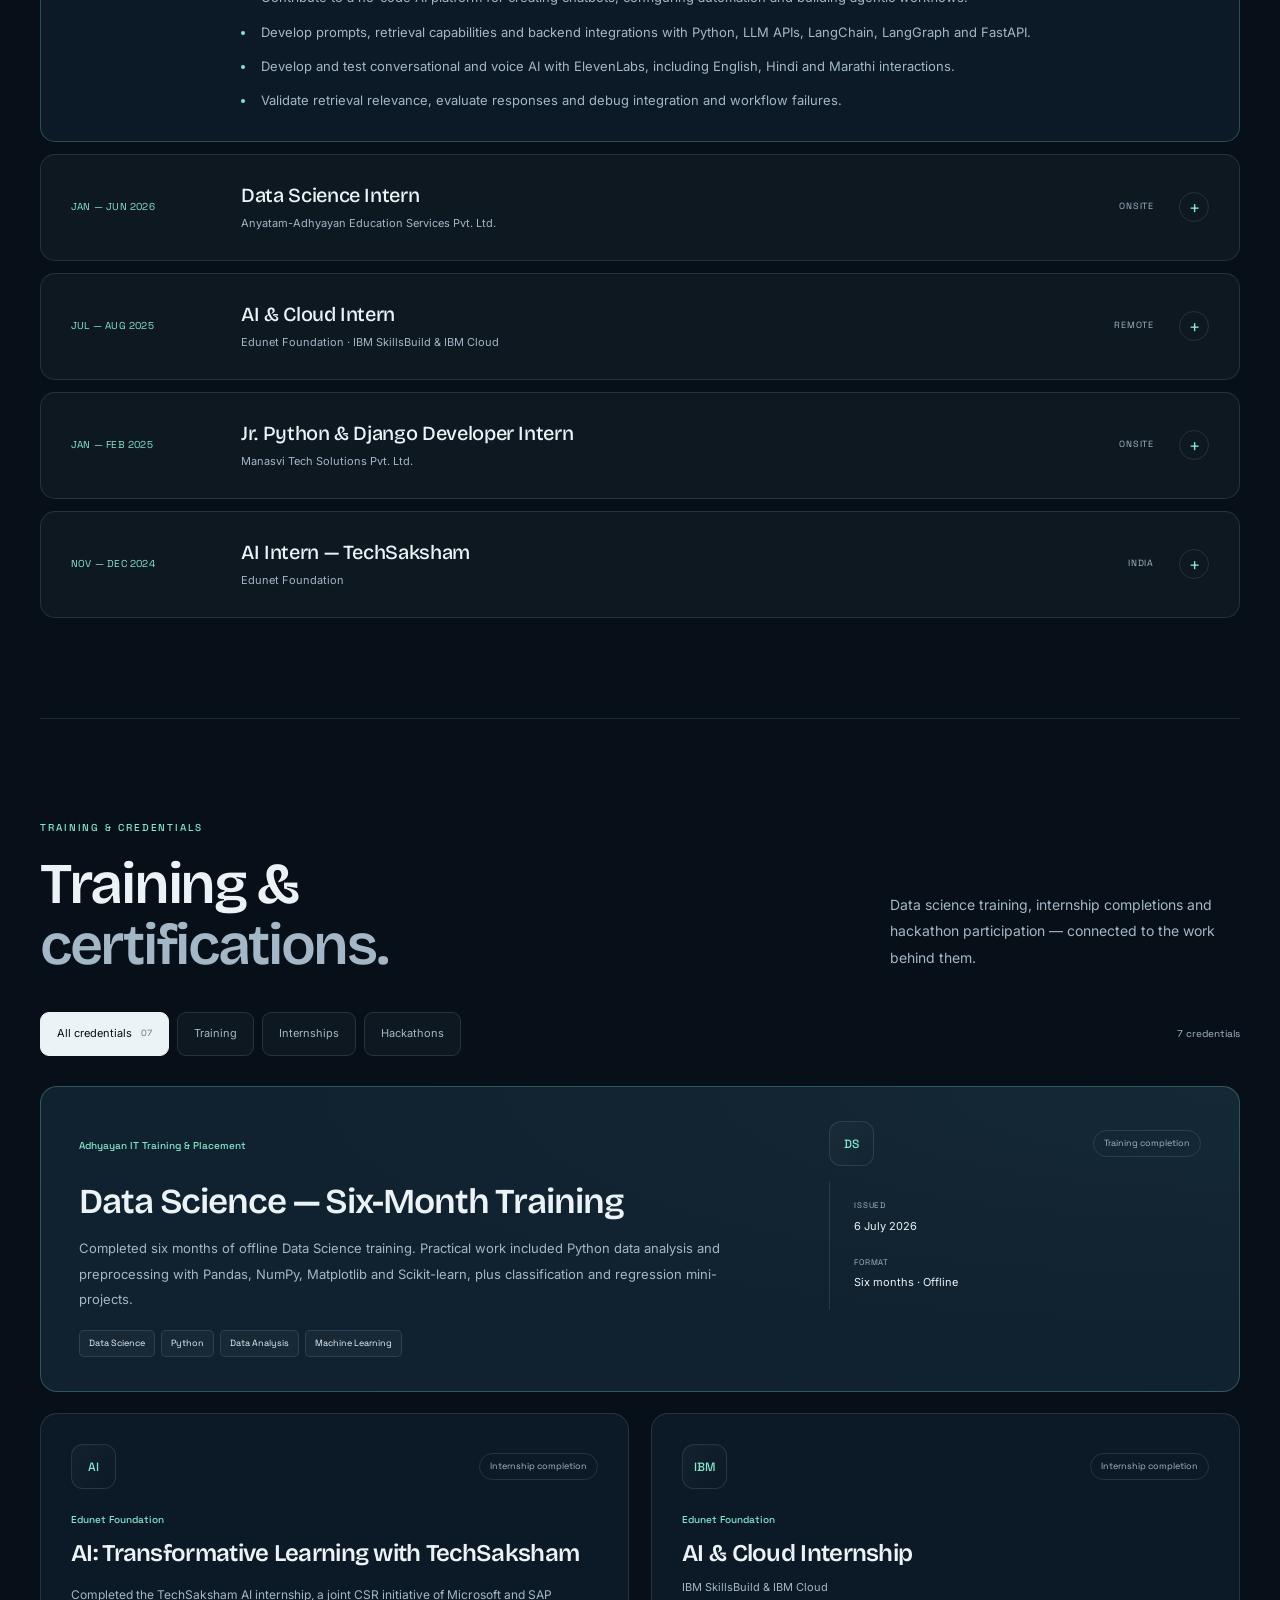
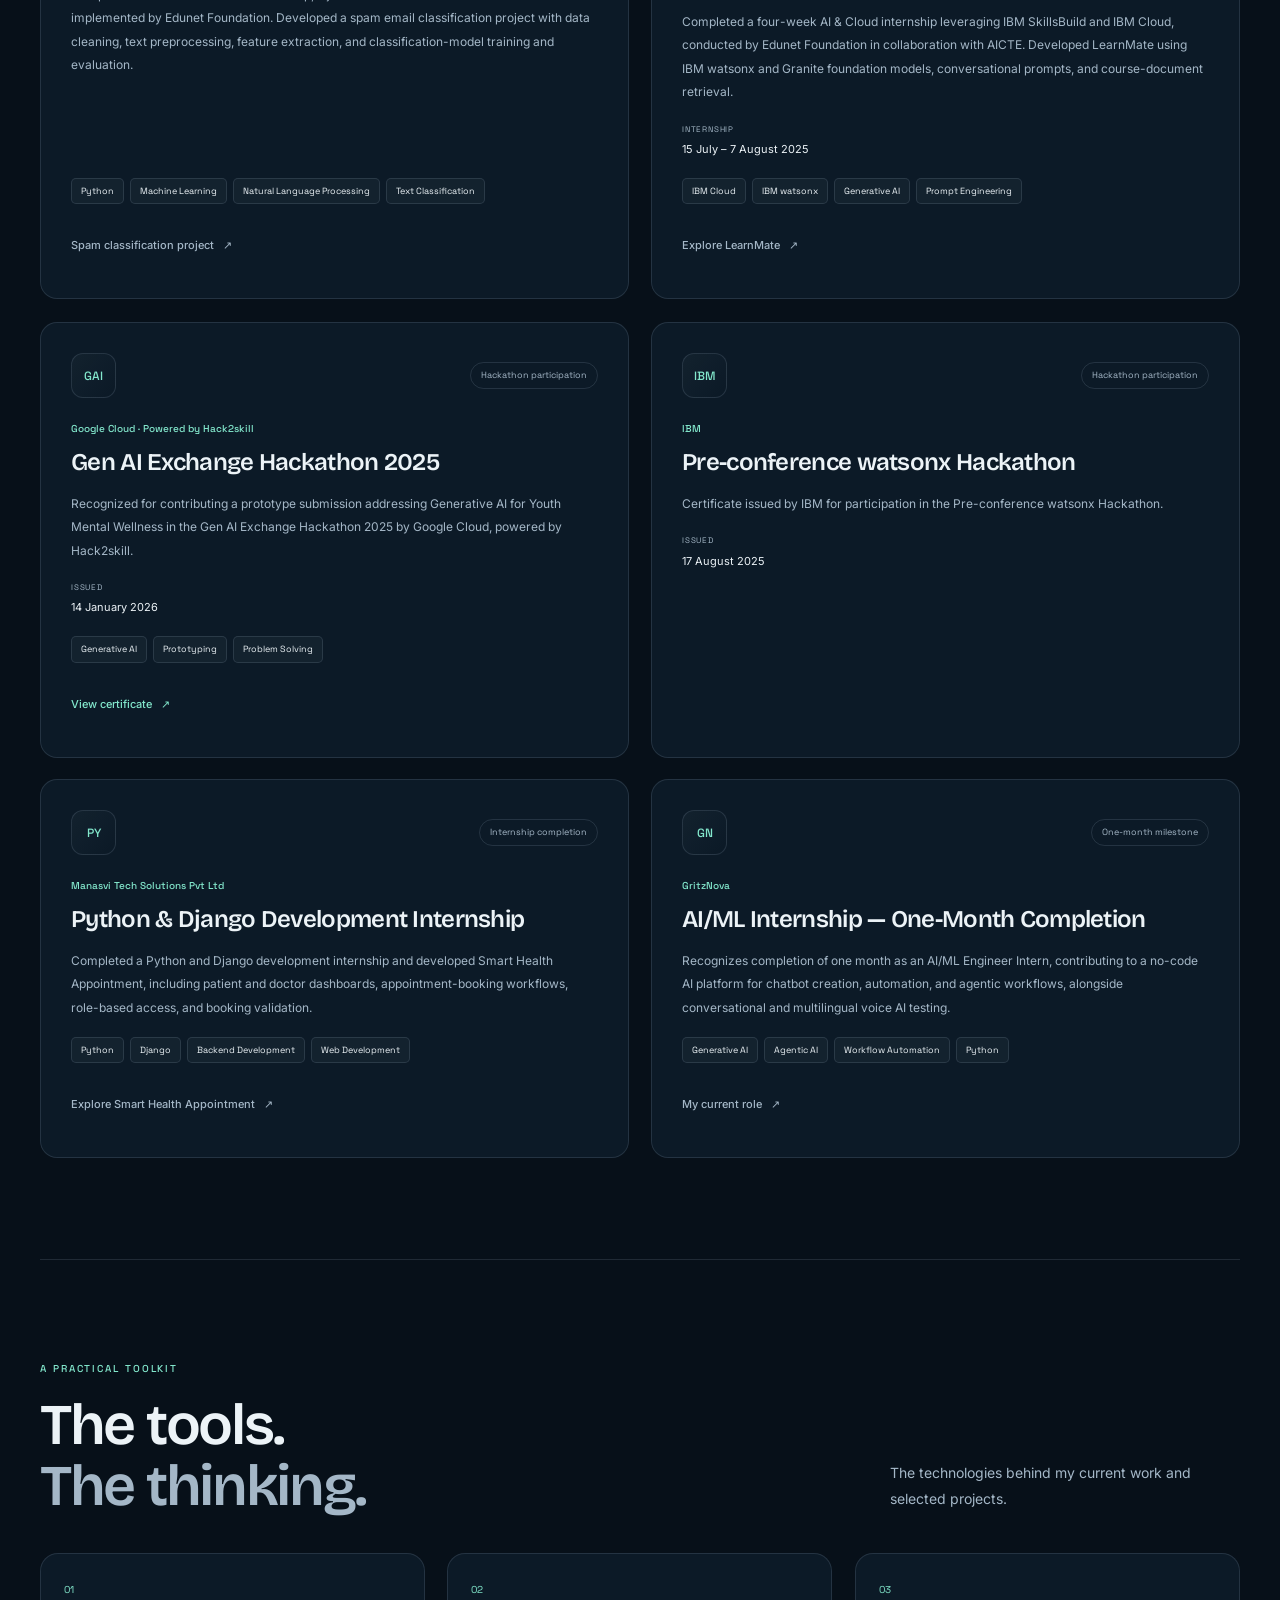
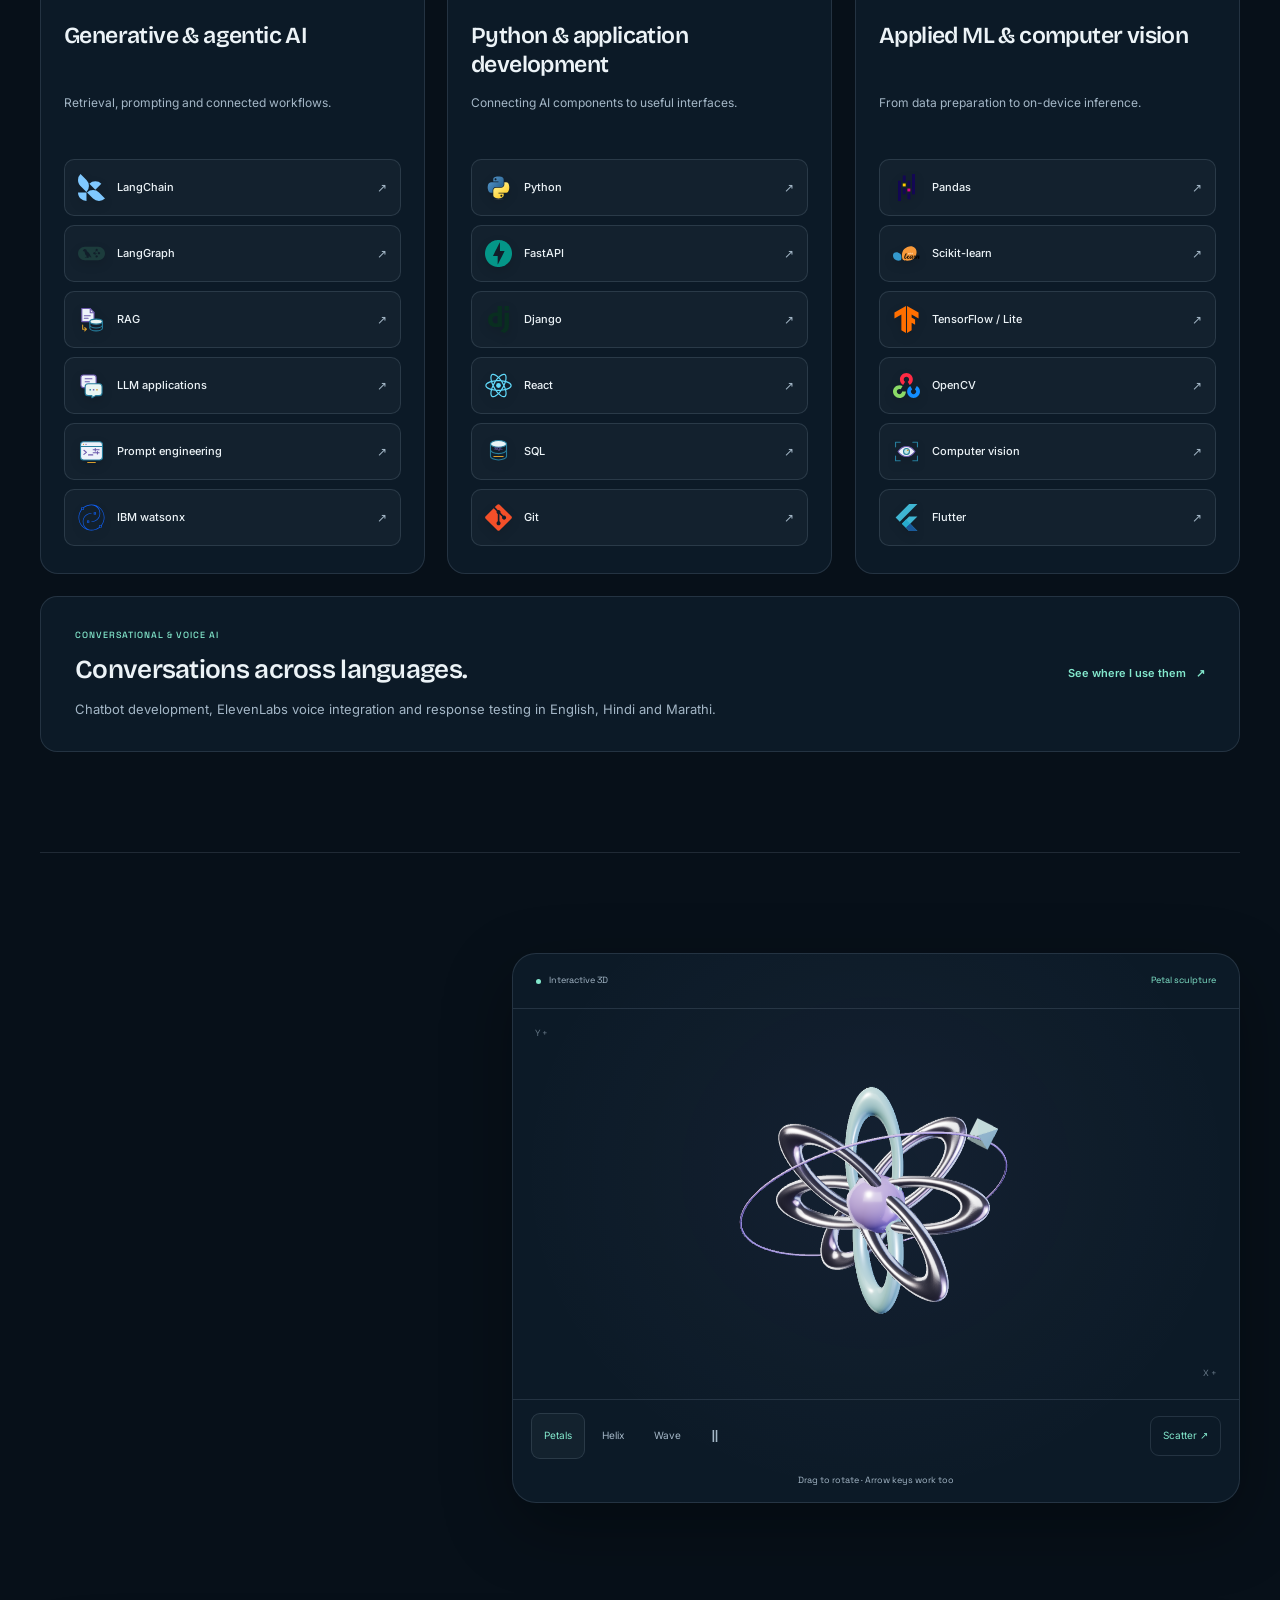
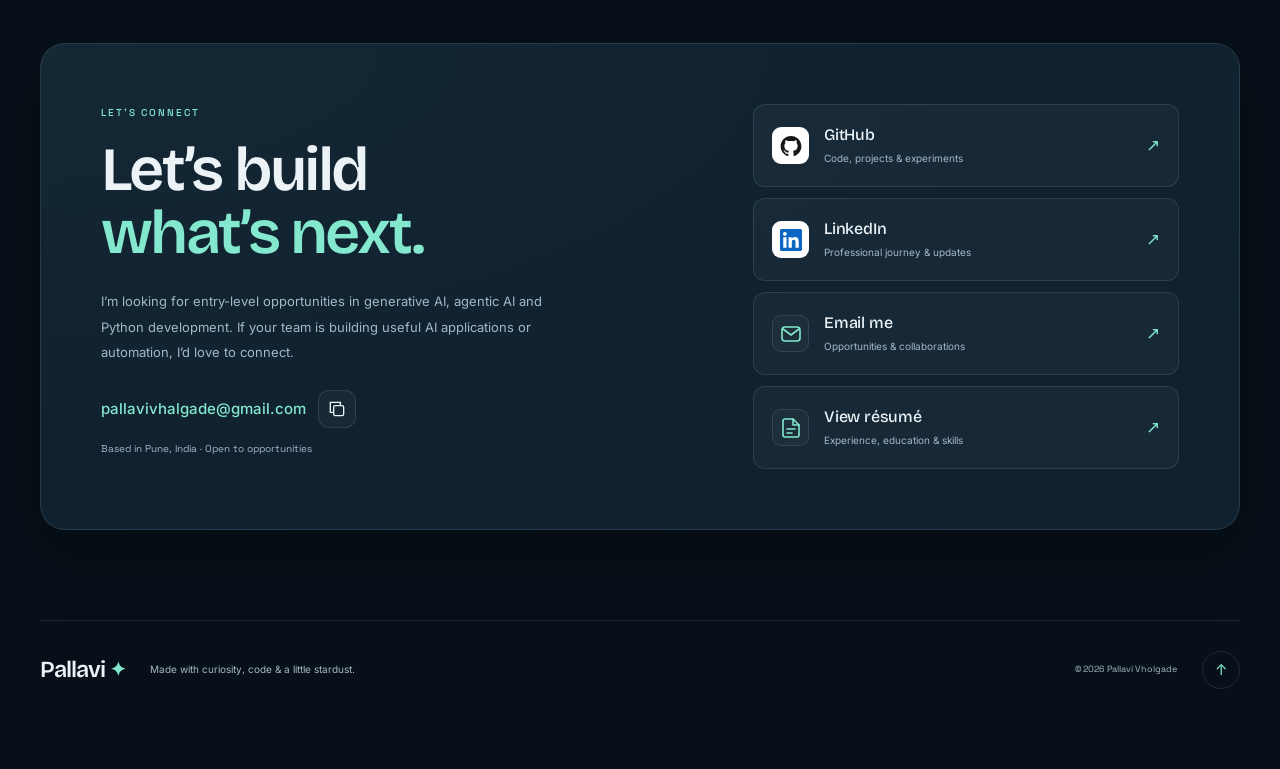
==== commit 0502fc0e: "Redesign portfolio with immersive typography and 3D depth" ====
--- a/index.html
+++ b/index.html
@@ -1,19 +1,18 @@
 <!doctype html>
-<html lang="en" data-theme="light">
-<head>
+<html lang="en" data-theme="dark"><head>
 <meta charset="UTF-8"><meta name="viewport" content="width=device-width, initial-scale=1">
-<meta name="theme-color" content="#fbf2ec"><title>Pallavi Vholgade | Generative AI, Agentic AI &amp; Automation</title>
+<meta name="theme-color" content="#071019"><title>Pallavi Vholgade | Generative AI, Agentic AI &amp; Automation</title>
 <meta name="description" content="Pallavi Vholgade, AI/ML Engineer Intern at GritzNova. Explore hands-on work in AI agents, RAG, no-code automation, voice AI and Python applications.">
 <link rel="icon" href="./assets/favicon.svg" type="image/svg+xml">
-<link rel="preload" href="./assets/fonts/space-grotesk.woff2" as="font" type="font/woff2" crossorigin>
-<link rel="preload" href="./assets/fonts/inter.woff2" as="font" type="font/woff2" crossorigin>
-<link rel="stylesheet" href="./bold-fonts.css"><link rel="stylesheet" href="./project-models.css"><link rel="stylesheet" href="./aurora.css"><link rel="stylesheet" href="./identity.css">
-<script>try{document.documentElement.dataset.theme=localStorage.getItem('pv-aurora-theme')||'light'}catch{}</script>
-<link rel="stylesheet" href="./technologies.css">
-<link rel="stylesheet" href="./studio.css">
-<link rel="stylesheet" href="./editorial.css">
-<link rel="stylesheet" href="./gallery.css">
-<link rel="stylesheet" href="./home-format.css">
+
+
+
+<script>try{const t=localStorage.getItem('pv-aurora-theme');document.documentElement.dataset.theme=t==='light'?'light':'dark'}catch{}</script>
+
+
+
+
+
 <link rel="canonical" href="https://pallavi-portfolio-preview.vercel.app/">
 <meta property="og:type" content="website">
 <meta property="og:title" content="Pallavi Vholgade | AI Agents, RAG &amp; Automation">
@@ -22,10 +21,10 @@
 <meta property="og:image" content="https://pallavi-portfolio-preview.vercel.app/assets/pallavi-profile.jpeg">
 <meta name="twitter:card" content="summary">
 <script type="application/ld+json">{"@context": "https://schema.org", "@type": "Person", "name": "Pallavi Vholgade", "url": "https://pallavi-portfolio-preview.vercel.app/", "jobTitle": "AI/ML Engineer Intern", "worksFor": {"@type": "Organization", "name": "GritzNova"}, "sameAs": ["https://github.com/pallavivhalgade", "https://www.linkedin.com/in/pallavi-vholgade-05565b24b/"], "knowsAbout": ["Generative AI", "Agentic AI", "Retrieval-Augmented Generation", "Python", "Workflow Automation"]}</script>
-<link rel="stylesheet" href="./focus.css">
-<link rel="stylesheet" href="./certifications.css">
-</head>
-<body>
+
+
+<link rel="preload" href="./assets/fonts/bricolage-grotesque.woff2" type="font/woff2" crossorigin="anonymous"><link rel="preload" href="./assets/fonts/inter.woff2" type="font/woff2" crossorigin="anonymous"><link rel="stylesheet" href="./project-models.css"><link rel="stylesheet" href="./immersive.css"></head>
+<body><div class="reading-progress" aria-hidden="true"></div>
 <div class="wallpaper-layer" aria-hidden="true"><canvas id="live-wallpaper"></canvas><div class="wallpaper-vignette"></div></div>
 <a class="skip-link" href="#main">Skip to content</a>
 <header class="header">
@@ -34,8 +33,17 @@
   <div class="nav-actions"><button class="icon-button" id="theme" aria-label="Switch to light theme" title="Switch theme">☾</button><a class="resume-nav" href="./assets/Pallavi_Vholgade_BE.pdf" target="_blank" rel="noopener">Resume <span>↗</span></a><button id="menu" class="menu-button" aria-expanded="false" aria-controls="navigation" aria-label="Open navigation"><span></span><span></span></button></div>
 </header>
 <main id="main">
-  <section class="hero shell" id="home" aria-labelledby="hero-title">
-    <div class="portrait-stage">
+  <section class="hero shell" id="home" aria-labelledby="hero-title"><div class="hero-body">
+  <p class="hello"><span class="status-dot" aria-hidden="true"></span> AI / ML ENGINEER INTERN AT GRITZNOVA</p>
+  <h1 id="hero-title">Pallavi <span class="intro-surname">Vholgade.</span></h1>
+  <p class="hero-role"><span>Generative AI</span><span class="role-divider" aria-hidden="true">/</span><span>Agentic AI</span><span class="role-secondary">Automation &amp; intelligent workflows.</span></p>
+  <p class="intro">I build AI applications that connect knowledge, conversations and actions. My work spans chatbots, RAG, voice AI and agentic workflows — with Python at the core.</p>
+  <div class="hero-stack" aria-label="Core technologies"><span>Python</span><span>LangGraph</span><span>LangChain</span><span>RAG</span><span>FastAPI</span></div>
+  <div class="availability"><span class="status-dot" aria-hidden="true"></span> Open to entry-level AI engineering roles <span class="availability-divider">·</span> Pune, India</div>
+  <div class="hero-actions"><a class="button primary" href="#projects">Explore my work <span aria-hidden="true">↘</span></a><a class="button secondary" href="mailto:pallavivhalgade@gmail.com">Let’s connect <span aria-hidden="true">↗</span></a></div>
+  <div class="hero-socials"><a href="https://github.com/pallavivhalgade" target="_blank" rel="noopener noreferrer">GitHub <span aria-hidden="true">↗</span></a><span aria-hidden="true">·</span><a href="https://www.linkedin.com/in/pallavi-vholgade-05565b24b" target="_blank" rel="noopener noreferrer">LinkedIn <span aria-hidden="true">↗</span></a><span aria-hidden="true">·</span><a href="./assets/Pallavi_Vholgade_BE.pdf" target="_blank" rel="noopener noreferrer">Résumé <span aria-hidden="true">↗</span></a></div>
+</div>
+    <div class="portrait-stage"><div class="portrait-orbit orbit-one" aria-hidden="true"></div><div class="portrait-orbit orbit-two" aria-hidden="true"></div><span class="portrait-overline">THE HUMAN BEHIND THE CODE</span>
       <div class="portrait-shadow" aria-hidden="true"></div>
       <button class="portrait-card" id="portrait-card" type="button" aria-label="Explore Pallavi’s 3D profile photo" aria-describedby="portrait-help">
         <span class="portrait-depth" aria-hidden="true"></span>
@@ -46,120 +54,112 @@
       </button>
       <div class="portrait-hint"><span>Move or tap to explore</span><button id="portrait-reset" type="button" aria-label="Reset profile photo rotation">Reset ↺</button></div>
       <p id="portrait-help" class="visually-hidden">Move your pointer over the photo to tilt it. Tap or press Enter to change its angle. Use arrow keys to rotate, and Escape or Home to reset.</p>
-    </div>
-<div class="hero-body">
-  <p class="hello">AI / ML ENGINEER INTERN AT GRITZNOVA</p>
-  <h1 id="hero-title">Pallavi <span class="intro-surname">Vholgade.</span></h1>
-  <p class="hero-role">Generative &amp; Agentic AI <span class="role-divider">/</span> <span class="role-secondary">Automation &amp; intelligent workflows</span></p>
-  <p class="intro">I build AI applications that connect knowledge, conversations and actions. My work spans chatbots, RAG, voice AI and agentic workflows &mdash; with Python at the core.</p>
-  <div class="hero-stack" aria-label="Core technologies"><span>Python</span><span>LangGraph</span><span>LangChain</span><span>RAG</span><span>FastAPI</span></div>
-  <div class="availability"><span class="status-dot" aria-hidden="true"></span> Open to entry-level AI engineering roles <span class="availability-divider">&middot;</span> Pune, India</div>
-  <div class="hero-actions"><a class="button primary" href="#projects">Explore my work <span aria-hidden="true">&searr;</span></a><a class="button secondary" href="mailto:pallavivhalgade@gmail.com">Let&rsquo;s connect <span aria-hidden="true">&nearr;</span></a></div>
-  <div class="hero-socials"><a href="https://github.com/pallavivhalgade" target="_blank" rel="noopener noreferrer">GitHub <span aria-hidden="true">&nearr;</span></a><span aria-hidden="true">&middot;</span><a href="https://www.linkedin.com/in/pallavi-vholgade-05565b24b" target="_blank" rel="noopener noreferrer">LinkedIn <span aria-hidden="true">&nearr;</span></a><span aria-hidden="true">&middot;</span><a href="./assets/Pallavi_Vholgade_BE.pdf" target="_blank" rel="noopener noreferrer">R&eacute;sum&eacute; <span aria-hidden="true">&nearr;</span></a></div>
-</div>
-</section>
-<section class="current-work shell" aria-labelledby="current-work-title">
-  <div class="current-work-copy"><p class="eyebrow"><span class="status-dot" aria-hidden="true"></span> CURRENTLY BUILDING AT GRITZNOVA</p><h2 id="current-work-title">Making AI workflows accessible.</h2><p>I contribute to a no-code platform for creating chatbots, configuring automation and building agentic workflows. My work includes retrieval, backend integration and multilingual voice testing.</p><a class="text-link" href="#experience">My role &amp; experience <span aria-hidden="true">&nearr;</span></a></div>
-  <div class="workflow-map" aria-label="Illustration of a knowledge-to-action AI workflow"><span class="workflow-caption">FROM KNOWLEDGE TO ACTION</span><div class="workflow-nodes"><span><b>01</b>Knowledge<small>Relevant context</small></span><i aria-hidden="true">&rarr;</i><span><b>02</b>Agent<small>Reason &amp; respond</small></span><i aria-hidden="true">&rarr;</i><span><b>03</b>Workflow<small>Connect actions</small></span></div><span class="workflow-footnote">RAG &middot; LLM APIs &middot; LangGraph &middot; FastAPI</span></div>
+    <div class="portrait-satellite satellite-one" aria-hidden="true"><span class="satellite-symbol">✧</span><span>Ideas into<br><strong>intelligent systems.</strong></span></div><div class="portrait-satellite satellite-two" aria-hidden="true"><span class="status-dot"></span> Python · Agents · RAG</div></div>
+
+<a class="hero-scroll" href="#projects"><span class="scroll-line" aria-hidden="true"></span> SCROLL TO EXPLORE <span aria-hidden="true">↓</span></a></section>
+<section class="current-work shell" aria-labelledby="current-work-title" data-reveal="">
+  <div class="current-work-copy"><p class="eyebrow"><span class="status-dot" aria-hidden="true"></span> CURRENTLY BUILDING AT GRITZNOVA</p><h2 id="current-work-title">Making AI workflows accessible.</h2><p>I contribute to a no-code platform for creating chatbots, configuring automation and building agentic workflows. My work includes retrieval, backend integration and multilingual voice testing.</p><a class="text-link" href="#experience">My role &amp; experience <span aria-hidden="true">↗</span></a></div>
+  <div class="workflow-map" aria-label="Illustration of a knowledge-to-action AI workflow"><span class="workflow-caption">FROM KNOWLEDGE TO ACTION</span><div class="workflow-nodes"><span><b>01</b>Knowledge<small>Relevant context</small></span><i aria-hidden="true">→</i><span><b>02</b>Agent<small>Reason &amp; respond</small></span><i aria-hidden="true">→</i><span><b>03</b>Workflow<small>Connect actions</small></span></div><span class="workflow-footnote">RAG · LLM APIs · LangGraph · FastAPI</span></div>
 </section>
 
 <section class="section shell about-section" id="about" aria-labelledby="about-title">
-  <div class="about-heading"><p class="eyebrow">The person behind the work</p><h2 id="about-title">Curiosity.<br> Built into practice.</h2><p class="about-note">A 2026 AI/ML graduate.<br> Learning through real work.</p><div class="about-details"><span>Pune, India</span><span>Generative AI &amp; agent workflows</span></div></div>
-  <div class="about-content"><div class="about-copy"><p class="about-lead">I&rsquo;m an AI/ML Engineer Intern at GritzNova, working on a no-code platform for chatbots, automation and agentic workflows.</p><p>I work with Python, LangChain, LangGraph and FastAPI to connect LLMs with retrieval and application backends. I also test conversational and voice AI in English, Hindi and Marathi using ElevenLabs.</p><p>My earlier internships gave me hands-on experience with data science, IBM Cloud and Django. Across each project, I care about understanding the problem, making the pieces work together and testing what happens when they don&rsquo;t.</p></div>
-  <div class="education"><span>Nov 2022 &ndash; Jun 2026 &middot; CGPA 7.56 / 10</span><strong>B.E. in Artificial Intelligence &amp; Machine Learning</strong><p>Loknete Gopinathji Munde Institute of Engineering Education &amp; Research, Nashik</p></div><a class="text-link" href="./assets/Pallavi_Vholgade_BE.pdf" target="_blank" rel="noopener noreferrer">View my r&eacute;sum&eacute; <span aria-hidden="true">&nearr;</span></a></div>
+  <div class="about-heading" data-reveal=""><p class="eyebrow">The person behind the work</p><h2 id="about-title">A curious mind.<br>A practical approach.</h2><p class="about-note">A 2026 AI/ML graduate.<br> Learning through real work.</p><div class="about-details"><span>Pune, India</span><span>Generative AI &amp; agent workflows</span></div></div>
+  <div class="about-content" data-reveal=""><div class="about-copy"><p class="about-lead">I’m an AI/ML Engineer Intern at GritzNova, working on a no-code platform for chatbots, automation and agentic workflows.</p><p>I work with Python, LangChain, LangGraph and FastAPI to connect LLMs with retrieval and application backends. I also test conversational and voice AI in English, Hindi and Marathi using ElevenLabs.</p><p>My earlier internships gave me hands-on experience with data science, IBM Cloud and Django. Across each project, I care about understanding the problem, making the pieces work together and testing what happens when they don’t.</p></div>
+  <div class="education" data-depth="3"><span>Nov 2022 – Jun 2026 · CGPA 7.56 / 10</span><strong>B.E. in Artificial Intelligence &amp; Machine Learning</strong><p>Loknete Gopinathji Munde Institute of Engineering Education &amp; Research, Nashik</p></div><a class="text-link" href="./assets/Pallavi_Vholgade_BE.pdf" target="_blank" rel="noopener noreferrer">View my résumé <span aria-hidden="true">↗</span></a></div>
 </section>
 <section class="section shell" id="projects" aria-labelledby="projects-title">
-    <div class="section-heading"><div><p class="eyebrow">Selected work</p><h2 id="projects-title">Ideas, made real.</h2></div><p>AI workflows, on-device intelligence and useful applications. Explore what I built, how it works and where the boundaries are.</p></div>
-    <div class="project-toolbar"><div class="filters" role="group" aria-label="Filter projects"><button class="active" data-filter="all" aria-pressed="true">All work <span>05</span></button><button data-filter="ai" aria-pressed="false">AI & ML</button><button data-filter="web" aria-pressed="false">Web applications</button></div><span class="project-count" aria-live="polite">5 projects</span></div>
+    <div class="section-heading" data-reveal=""><div><p class="eyebrow">Selected work</p><h2 id="projects-title">Selected work.<br><span>Built to be useful.</span></h2></div><p>AI workflows, on-device intelligence and useful applications. Explore what I built, how it works and where the boundaries are.</p></div>
+    <div class="project-toolbar"><div class="filters" role="group" aria-label="Filter projects"><button class="active" data-filter="all" aria-pressed="true">All work <span>05</span></button><button data-filter="ai" aria-pressed="false">AI &amp; ML</button><button data-filter="web" aria-pressed="false">Web applications</button></div><span class="project-count" aria-live="polite">5 projects</span></div>
     <div class="projects-grid">
-      <article class="project-card" data-category="ai web"><div class="project-visual"><button class="project-art career-art" data-project="career" aria-label="Explore CareerPilot AI project"><span class="art-label">GEN AI / CAREER TECH</span><div class="laptop model"><div class="laptop-screen"><div class="mini-nav"><b>c<span>p</span></b><span>CareerPilot AI</span><i></i></div><div class="mini-screen"><span>YOUR NEXT CHAPTER</span><strong>Build a career.<br>With a co-pilot.</strong><div class="mini-button">Let’s get started ↗</div><div class="mini-cards"><span>↗<small>Resume insights</small></span><span>✳<small>Interview practice</small></span><span>◎<small>Your next step</small></span></div></div></div><div class="laptop-base"></div></div><span class="art-caption">From preparation to possibility.</span><span class="art-open">↗</span></button><span class="project-chapter" aria-hidden="true">SELECTED WORK / 01</span></div><div class="project-story">
+      <article class="project-card" data-category="ai web"><div class="project-visual" data-depth="7"><button class="project-art career-art" data-project="career" aria-label="Explore CareerPilot AI project"><span class="art-label">GEN AI / CAREER TECH</span><div class="laptop model"><div class="laptop-screen"><img src="./assets/careerpilot-preview.png" alt="CareerPilot AI interface showing sample analysis data" width="1440" height="980" loading="lazy" decoding="async"></div><div class="laptop-base"></div></div><span class="art-caption">CareerPilot interface · sample-data preview</span><span class="art-open">↗</span></button><span class="project-chapter" aria-hidden="true">SELECTED WORK / 01</span></div><div class="project-story">
 
         <div class="project-meta"><span>01 — GENERATIVE AI</span><span>2026</span></div><div class="project-title"><h3><button data-project="career">CareerPilot AI</button></h3><button class="circle-link" data-project="career" aria-label="Read about CareerPilot AI">↗</button></div><p>A career preparation workspace for resume matching, interview practice, and personalized next steps.</p><div class="tags"><span>React</span><span>FastAPI</span><span>LangGraph</span><span>Ollama</span></div>
-      <div class="project-actions"><button class="project-discover" data-project="career">Explore project <span aria-hidden="true">&nearr;</span></button><a class="project-source" href="https://github.com/pallavivhalgade/CareerPilotAI" target="_blank" rel="noopener noreferrer">Source code <span aria-hidden="true">&nearr;</span><span class="visually-hidden"> for CareerPilotAI</span></a></div></div></article>
-      <article class="project-card" data-category="ai"><div class="project-visual"><button class="project-art driver-art" data-project="driver" aria-label="Explore DriverGuard AI project"><span class="art-label">COMPUTER VISION / MOBILE</span><div class="driver-orbit" aria-hidden="true"></div><span class="detection-label"><i></i> ON-DEVICE INTELLIGENCE</span><div class="phone model"><span class="phone-speaker"></span><img src="./assets/driverguard-v1.3.0.png" alt="DriverGuard v1.3.0 dashboard preview" width="300" height="600" loading="lazy"></div><span class="art-caption">Signals. Warnings. Awareness.</span><span class="art-open">↗</span></button><span class="project-chapter" aria-hidden="true">SELECTED WORK / 02</span></div><div class="project-story">
+      <div class="project-actions"><button class="project-discover" data-project="career">Explore project <span aria-hidden="true">↗</span></button><a class="project-source" href="https://github.com/pallavivhalgade/CareerPilotAI" target="_blank" rel="noopener noreferrer">Source code <span aria-hidden="true">↗</span><span class="visually-hidden"> for CareerPilotAI</span></a></div></div></article>
+      <article class="project-card" data-category="ai"><div class="project-visual" data-depth="7"><button class="project-art driver-art" data-project="driver" aria-label="Explore DriverGuard AI project"><span class="art-label">COMPUTER VISION / MOBILE</span><div class="driver-orbit" aria-hidden="true"></div><span class="detection-label"><i></i> ON-DEVICE INTELLIGENCE</span><div class="phone model"><span class="phone-speaker"></span><img src="./assets/driverguard-v1.3.0.png" alt="DriverGuard v1.3.0 dashboard preview" width="300" height="600" loading="lazy"></div><span class="art-caption">Dashboard preview · test data</span><span class="art-open">↗</span></button><span class="project-chapter" aria-hidden="true">SELECTED WORK / 02</span></div><div class="project-story">
 
         <div class="project-meta"><span>02 — COMPUTER VISION</span><span>ANDROID · v1.3.0</span></div><div class="project-title"><h3><button data-project="driver">DriverGuard AI</button></h3><button class="circle-link" data-project="driver" aria-label="Read about DriverGuard AI">↗</button></div><p>An Android prototype combining on-device fatigue signals, multilingual voice warnings and emergency messaging.</p><div class="tags"><span>Flutter</span><span>Python</span><span>TensorFlow Lite</span><span>ML Kit</span></div>
-      <div class="project-actions"><button class="project-discover" data-project="driver">Explore project <span aria-hidden="true">&nearr;</span></button><a class="project-source" href="https://github.com/pallavivhalgade/AI-Based-Driver-Fatigue-and-Distraction-Detection" target="_blank" rel="noopener noreferrer">Source code <span aria-hidden="true">&nearr;</span><span class="visually-hidden"> for AI-Based-Driver-Fatigue-and-Distraction-Detection</span></a></div></div></article>
-      <article class="project-card" data-category="ai web"><div class="project-visual"><button class="project-art interview-art" data-project="interview" aria-label="Explore Interview Prep Agent project"><span class="art-label">LLM / INTERVIEW PREPARATION</span><div class="browser-model model"><div class="browser-bar"><i></i><i></i><i></i><span>Interview Prep Agent</span></div><img src="./assets/interview.png" alt="Interview Prep Agent application interface" width="900" height="500" loading="lazy"></div><span class="art-caption">A more personal way to prepare.</span><span class="art-open">↗</span></button><span class="project-chapter" aria-hidden="true">SELECTED WORK / 03</span></div><div class="project-story">
+      <div class="project-actions"><button class="project-discover" data-project="driver">Explore project <span aria-hidden="true">↗</span></button><a class="project-source" href="https://github.com/pallavivhalgade/AI-Based-Driver-Fatigue-and-Distraction-Detection" target="_blank" rel="noopener noreferrer">Source code <span aria-hidden="true">↗</span><span class="visually-hidden"> for AI-Based-Driver-Fatigue-and-Distraction-Detection</span></a></div></div></article>
+      <article class="project-card" data-category="ai web"><div class="project-visual" data-depth="7"><button class="project-art interview-art" data-project="interview" aria-label="Explore Interview Prep Agent project"><span class="art-label">LLM / INTERVIEW PREPARATION</span><div class="browser-model model"><div class="browser-bar"><i></i><i></i><i></i><span>Interview Prep Agent</span></div><img src="./assets/interview.png" alt="Interview Prep Agent application interface" width="900" height="500" loading="lazy"></div><span class="art-caption">A more personal way to prepare.</span><span class="art-open">↗</span></button><span class="project-chapter" aria-hidden="true">SELECTED WORK / 03</span></div><div class="project-story">
 
         <div class="project-meta"><span>03 — AI APPLICATION</span><span>LLM + NLP</span></div><div class="project-title"><h3><button data-project="interview">Interview Prep Agent</button></h3><button class="circle-link" data-project="interview" aria-label="Read about Interview Prep Agent">↗</button></div><p>Resume-aware questions, grounded answers, skill-gap insights, and study plans tailored to a target role.</p><div class="tags"><span>Python</span><span>Streamlit</span><span>Groq</span><span>Transformers</span></div>
-      <div class="project-actions"><button class="project-discover" data-project="interview">Explore project <span aria-hidden="true">&nearr;</span></button><a class="project-source" href="https://github.com/pallavivhalgade/interview-prep-agent" target="_blank" rel="noopener noreferrer">Source code <span aria-hidden="true">&nearr;</span><span class="visually-hidden"> for interview-prep-agent</span></a></div></div></article>
-      <article class="project-card" data-category="web"><div class="project-visual"><button class="project-art health-art" data-project="health" aria-label="Explore SmartHealth Appointment System project"><span class="art-label">FULL STACK / HEALTHCARE</span><div class="health-model model"><div class="health-symbol">+</div><div class="appointment-card"><span>SMARTHEALTH</span><strong>Care, connected.</strong><div class="calendar-days"><span>M</span><span>T</span><span>W</span><span>T</span><span>F</span><b>12</b><b>13</b><b class="selected">14</b><b>15</b><b>16</b></div><div class="appointment-line"><i>✓</i><span>Thoughtful scheduling.<br><strong>For everyone involved.</strong></span></div></div></div><span class="art-caption">Connecting people to better care.</span><span class="art-open">↗</span></button><span class="project-chapter" aria-hidden="true">SELECTED WORK / 04</span></div><div class="project-story">
+      <div class="project-actions"><button class="project-discover" data-project="interview">Explore project <span aria-hidden="true">↗</span></button><a class="project-source" href="https://github.com/pallavivhalgade/interview-prep-agent" target="_blank" rel="noopener noreferrer">Source code <span aria-hidden="true">↗</span><span class="visually-hidden"> for interview-prep-agent</span></a></div></div></article>
+      <article class="project-card" data-category="web"><div class="project-visual" data-depth="7"><button class="project-art health-art" data-project="health" aria-label="Explore SmartHealth Appointment System project"><span class="art-label">FULL STACK / HEALTHCARE</span><div class="health-model model"><div class="health-symbol">+</div><div class="appointment-card"><span>SMARTHEALTH</span><strong>Care, connected.</strong><div class="calendar-days"><span>M</span><span>T</span><span>W</span><span>T</span><span>F</span><b>12</b><b>13</b><b class="selected">14</b><b>15</b><b>16</b></div><div class="appointment-line"><i>✓</i><span>Thoughtful scheduling.<br><strong>For everyone involved.</strong></span></div></div></div><span class="art-caption">Appointment workflow · UI illustration</span><span class="art-open">↗</span></button><span class="project-chapter" aria-hidden="true">SELECTED WORK / 04</span></div><div class="project-story">
 
         <div class="project-meta"><span>04 — FULL STACK WEB</span><span>DJANGO</span></div><div class="project-title"><h3><button data-project="health">Smart Health Appointment</button></h3><button class="circle-link" data-project="health" aria-label="Read about Smart Health Appointment">↗</button></div><p>A Django appointment-booking application with patient and doctor dashboards, role-based access and booking validation.</p><div class="tags"><span>Django</span><span>Python</span><span>SQLite</span><span>Render</span></div>
-      <div class="project-actions"><button class="project-discover" data-project="health">Explore project <span aria-hidden="true">&nearr;</span></button><a class="project-source" href="https://github.com/pallavivhalgade/smart-health-appointment" target="_blank" rel="noopener noreferrer">Source code <span aria-hidden="true">&nearr;</span><span class="visually-hidden"> for smart-health-appointment</span></a></div></div></article>
+      <div class="project-actions"><button class="project-discover" data-project="health">Explore project <span aria-hidden="true">↗</span></button><a class="project-source" href="https://github.com/pallavivhalgade/smart-health-appointment" target="_blank" rel="noopener noreferrer">Source code <span aria-hidden="true">↗</span><span class="visually-hidden"> for smart-health-appointment</span></a></div></div></article>
 
 <article class="project-card learnmate-card" data-category="ai">
-  <div class="project-visual"><button class="project-art learnmate-art" data-project="learnmate" aria-label="Explore LearnMate project"><span class="art-label">IBM CLOUD / PERSONALIZED LEARNING</span><div class="learning-model model"><span class="learning-kicker">LEARNMATE</span><strong>Your interests.<br>Your next step.</strong><div class="learning-path"><span><i aria-hidden="true">01</i>Understand the learner</span><span><i aria-hidden="true">02</i>Find relevant context</span><span><i aria-hidden="true">03</i>Build a learning roadmap</span></div><span class="learning-model-note">IBM watsonx &middot; Granite</span></div><span class="art-caption">A more personal path to learning.</span><span class="art-open" aria-hidden="true">&nearr;</span></button><span class="project-chapter" aria-hidden="true">SELECTED WORK / 05</span></div>
-  <div class="project-story"><div class="project-meta"><span>05 &mdash; CONVERSATIONAL AI</span><span>INTERNSHIP PROJECT</span></div><div class="project-title"><h3><button data-project="learnmate">LearnMate</button></h3><button class="circle-link" data-project="learnmate" aria-label="Read about LearnMate">&nearr;</button></div><p>A learning-path advisor that uses students&rsquo; interests and skill levels to recommend personalized course roadmaps.</p><div class="tags"><span>IBM Cloud</span><span>watsonx</span><span>Granite</span><span>Prompt design</span></div><div class="project-actions"><button class="project-discover" data-project="learnmate">Explore project <span aria-hidden="true">&nearr;</span></button><a class="project-source" href="https://github.com/pallavivhalgade/learnmate-watsonx" target="_blank" rel="noopener noreferrer">Source code <span aria-hidden="true">&nearr;</span><span class="visually-hidden"> for learnmate-watsonx</span></a></div></div>
+  <div class="project-visual" data-depth="7"><button class="project-art learnmate-art" data-project="learnmate" aria-label="Explore LearnMate project"><span class="art-label">IBM CLOUD / PERSONALIZED LEARNING</span><div class="learning-model model"><span class="learning-kicker">LEARNMATE</span><strong>Your interests.<br>Your next step.</strong><div class="learning-path"><span><i aria-hidden="true">01</i>Understand the learner</span><span><i aria-hidden="true">02</i>Find relevant context</span><span><i aria-hidden="true">03</i>Build a learning roadmap</span></div><span class="learning-model-note">IBM watsonx · Granite</span></div><span class="art-caption">Personalized pathways · workflow illustration</span><span class="art-open" aria-hidden="true">↗</span></button><span class="project-chapter" aria-hidden="true">SELECTED WORK / 05</span></div>
+  <div class="project-story"><div class="project-meta"><span>05 — CONVERSATIONAL AI</span><span>INTERNSHIP PROJECT</span></div><div class="project-title"><h3><button data-project="learnmate">LearnMate</button></h3><button class="circle-link" data-project="learnmate" aria-label="Read about LearnMate">↗</button></div><p>A learning-path advisor that uses students’ interests and skill levels to recommend personalized course roadmaps.</p><div class="tags"><span>IBM Cloud</span><span>watsonx</span><span>Granite</span><span>Prompt design</span></div><div class="project-actions"><button class="project-discover" data-project="learnmate">Explore project <span aria-hidden="true">↗</span></button><a class="project-source" href="https://github.com/pallavivhalgade/learnmate-watsonx" target="_blank" rel="noopener noreferrer">Source code <span aria-hidden="true">↗</span><span class="visually-hidden"> for learnmate-watsonx</span></a></div></div>
 </article>
     </div>
     <a class="text-link github-link" href="https://github.com/pallavivhalgade" target="_blank" rel="noopener">More experiments on GitHub <span>↗</span></a>
   </section>
-  <section class="section shell experience-section" id="experience" aria-labelledby="experience-title"><div class="section-heading"><div><p class="eyebrow">Work &amp; learning</p><h2 id="experience-title">Experience, put into practice.</h2></div><p>From Python and data science to generative AI, voice interfaces and agent workflows.</p></div><div class="timeline"><details open><summary><span class="exp-date">SEP 2026 — PRESENT</span><span class="exp-role"><strong>AI/ML Engineer Intern</strong><span>GritzNova</span></span><span class="exp-mode">PUNE</span><span class="expand" aria-hidden="true">+</span></summary><div class="exp-description"><ul><li>Contribute to a no-code AI platform for creating chatbots, configuring automation and building agentic workflows.</li><li>Develop prompts, retrieval capabilities and backend integrations with Python, LLM APIs, LangChain, LangGraph and FastAPI.</li><li>Develop and test conversational and voice AI with ElevenLabs, including English, Hindi and Marathi interactions.</li><li>Validate retrieval relevance, evaluate responses and debug integration and workflow failures.</li></ul></div></details>
+  <section class="section shell experience-section" id="experience" aria-labelledby="experience-title"><div class="section-heading" data-reveal=""><div><p class="eyebrow">Work &amp; learning</p><h2 id="experience-title">Work. Learn.<br><span>Build. Repeat.</span></h2></div><p>From Python and data science to generative AI, voice interfaces and agent workflows.</p></div><div class="timeline"><details open=""><summary><span class="exp-date">SEP 2026 — PRESENT</span><span class="exp-role"><strong>AI/ML Engineer Intern</strong><span>GritzNova</span></span><span class="exp-mode">PUNE</span><span class="expand" aria-hidden="true">+</span></summary><div class="exp-description"><ul><li>Contribute to a no-code AI platform for creating chatbots, configuring automation and building agentic workflows.</li><li>Develop prompts, retrieval capabilities and backend integrations with Python, LLM APIs, LangChain, LangGraph and FastAPI.</li><li>Develop and test conversational and voice AI with ElevenLabs, including English, Hindi and Marathi interactions.</li><li>Validate retrieval relevance, evaluate responses and debug integration and workflow failures.</li></ul></div></details>
 <details><summary><span class="exp-date">JAN — JUN 2026</span><span class="exp-role"><strong>Data Science Intern</strong><span>Anyatam-Adhyayan Education Services Pvt. Ltd.</span></span><span class="exp-mode">ONSITE</span><span class="expand" aria-hidden="true">+</span></summary><div class="exp-description"><ul><li>Completed hands-on Python data science training using Pandas, NumPy, Matplotlib and Scikit-learn for analysis and preprocessing.</li><li>Built classification and regression mini-projects covering model training and evaluation, with foundational exposure to generative AI and LLM applications.</li></ul></div></details>
 <details><summary><span class="exp-date">JUL — AUG 2025</span><span class="exp-role"><strong>AI &amp; Cloud Intern</strong><span>Edunet Foundation · IBM SkillsBuild &amp; IBM Cloud</span></span><span class="exp-mode">REMOTE</span><span class="expand" aria-hidden="true">+</span></summary><div class="exp-description"><ul><li>Completed a four-week AI &amp; Cloud internship conducted by Edunet Foundation in collaboration with AICTE.</li><li>Developed LearnMate using IBM watsonx and Granite foundation models to recommend course pathways based on students’ interests and skill levels.</li><li>Worked on prompt design, course-document retrieval, AI workflows and basic evaluation in the IBM Cloud environment.</li></ul></div></details>
 <details><summary><span class="exp-date">JAN — FEB 2025</span><span class="exp-role"><strong>Jr. Python &amp; Django Developer Intern</strong><span>Manasvi Tech Solutions Pvt. Ltd.</span></span><span class="exp-mode">ONSITE</span><span class="expand" aria-hidden="true">+</span></summary><div class="exp-description"><ul><li>Developed Smart Health Appointment with Python and Django, including patient and doctor dashboards, appointment booking and validation.</li><li>Implemented authentication and role-based access, and contributed to debugging, testing, documentation and maintenance.</li></ul></div></details>
 <details><summary><span class="exp-date">NOV — DEC 2024</span><span class="exp-role"><strong>AI Intern — TechSaksham</strong><span>Edunet Foundation</span></span><span class="exp-mode">INDIA</span><span class="expand" aria-hidden="true">+</span></summary><div class="exp-description"><ul><li>Worked on a supervised machine learning project for spam email classification, including data cleaning, preprocessing and feature extraction.</li><li>Built and evaluated classification models using Python and standard machine learning libraries.</li></ul></div></details></div></section>
 <section class="section shell certifications-section" id="certifications" aria-labelledby="certifications-title">
-  <div class="section-heading"><div><p class="eyebrow">Training &amp; credentials</p><h2 id="certifications-title">Learning, put into practice.</h2></div><p>Data science training, internship completions and hackathon participation &mdash; connected to the work behind them.</p></div>
+  <div class="section-heading" data-reveal=""><div><p class="eyebrow">Training &amp; credentials</p><h2 id="certifications-title">Training &amp;<br><span>certifications.</span></h2></div><p>Data science training, internship completions and hackathon participation — connected to the work behind them.</p></div>
   <div class="certificate-toolbar"><div class="certificate-filters" role="group" aria-label="Filter certifications"><button type="button" class="active" data-certificate-filter="all" aria-pressed="true">All credentials <span>07</span></button><button type="button" data-certificate-filter="training" aria-pressed="false">Training</button><button type="button" data-certificate-filter="internship" aria-pressed="false">Internships</button><button type="button" data-certificate-filter="hackathon" aria-pressed="false">Hackathons</button></div><span class="certificate-count" role="status" aria-live="polite">7 credentials</span></div>
-  <div class="certificate-grid"><article class="certificate-card certificate-card--featured" data-certificate-category="training" aria-labelledby="certificate-data-science">
+  <div class="certificate-grid"><article class="certificate-card certificate-card--featured" data-certificate-category="training" aria-labelledby="certificate-data-science" data-depth="2">
   <div class="certificate-top"><span class="certificate-mark" aria-hidden="true">DS</span><span class="certificate-type">Training completion</span></div>
   <p class="certificate-issuer">Adhyayan IT Training &amp; Placement</p><h3 id="certificate-data-science">Data Science — Six-Month Training</h3>
   <p class="certificate-description">Completed six months of offline Data Science training. Practical work included Python data analysis and preprocessing with Pandas, NumPy, Matplotlib and Scikit-learn, plus classification and regression mini-projects.</p>
-  <div class="certificate-metadata"><span><span class="certificate-meta-label">Issued</span><time datetime="2026-07-06">6 July 2026</time></span><span><span class="certificate-meta-label">Format</span>Six months &middot; Offline</span></div><div class="tags certificate-skills" aria-label="Related skills"><span>Data Science</span><span>Python</span><span>Data Analysis</span><span>Machine Learning</span></div>
+  <div class="certificate-metadata"><span><span class="certificate-meta-label">Issued</span><time datetime="2026-07-06">6 July 2026</time></span><span><span class="certificate-meta-label">Format</span>Six months · Offline</span></div><div class="tags certificate-skills" aria-label="Related skills"><span>Data Science</span><span>Python</span><span>Data Analysis</span><span>Machine Learning</span></div>
 </article>
-<article class="certificate-card" data-certificate-category="internship" aria-labelledby="certificate-techsaksham">
+<article class="certificate-card" data-certificate-category="internship" aria-labelledby="certificate-techsaksham" data-depth="4">
   <div class="certificate-top"><span class="certificate-mark" aria-hidden="true">AI</span><span class="certificate-type">Internship completion</span></div>
   <p class="certificate-issuer">Edunet Foundation</p><h3 id="certificate-techsaksham">AI: Transformative Learning with TechSaksham</h3>
   <p class="certificate-description">Completed the TechSaksham AI internship, a joint CSR initiative of Microsoft and SAP implemented by Edunet Foundation. Developed a spam email classification project with data cleaning, text preprocessing, feature extraction, and classification-model training and evaluation.</p>
-  <div class="certificate-metadata"></div><div class="tags certificate-skills" aria-label="Related skills"><span>Python</span><span>Machine Learning</span><span>Natural Language Processing</span><span>Text Classification</span></div><div class="certificate-actions"><a class="certificate-project" href="https://github.com/pallavivhalgade/-Spam-Email-Classification-using-NLP-and-Machine-Learning" target="_blank" rel="noopener noreferrer">Spam classification project <span aria-hidden="true">&nearr;</span></a></div>
+  <div class="certificate-metadata"></div><div class="tags certificate-skills" aria-label="Related skills"><span>Python</span><span>Machine Learning</span><span>Natural Language Processing</span><span>Text Classification</span></div><div class="certificate-actions"><a class="certificate-project" href="https://github.com/pallavivhalgade/-Spam-Email-Classification-using-NLP-and-Machine-Learning" target="_blank" rel="noopener noreferrer">Spam classification project <span aria-hidden="true">↗</span></a></div>
 </article>
-<article class="certificate-card" data-certificate-category="internship" aria-labelledby="certificate-ai-cloud">
+<article class="certificate-card" data-certificate-category="internship" aria-labelledby="certificate-ai-cloud" data-depth="4">
   <div class="certificate-top"><span class="certificate-mark" aria-hidden="true">IBM</span><span class="certificate-type">Internship completion</span></div>
   <p class="certificate-issuer">Edunet Foundation</p><h3 id="certificate-ai-cloud">AI &amp; Cloud Internship</h3><p class="certificate-subtitle">IBM SkillsBuild &amp; IBM Cloud</p>
   <p class="certificate-description">Completed a four-week AI &amp; Cloud internship leveraging IBM SkillsBuild and IBM Cloud, conducted by Edunet Foundation in collaboration with AICTE. Developed LearnMate using IBM watsonx and Granite foundation models, conversational prompts, and course-document retrieval.</p>
-  <div class="certificate-metadata"><span><span class="certificate-meta-label">Internship</span>15 July &ndash; 7 August 2025</span></div><div class="tags certificate-skills" aria-label="Related skills"><span>IBM Cloud</span><span>IBM watsonx</span><span>Generative AI</span><span>Prompt Engineering</span></div><div class="certificate-actions"><button class="certificate-project" type="button" data-project="learnmate">Explore LearnMate <span aria-hidden="true">&nearr;</span></button></div>
+  <div class="certificate-metadata"><span><span class="certificate-meta-label">Internship</span>15 July – 7 August 2025</span></div><div class="tags certificate-skills" aria-label="Related skills"><span>IBM Cloud</span><span>IBM watsonx</span><span>Generative AI</span><span>Prompt Engineering</span></div><div class="certificate-actions"><button class="certificate-project" type="button" data-project="learnmate">Explore LearnMate <span aria-hidden="true">↗</span></button></div>
 </article>
-<article class="certificate-card" data-certificate-category="hackathon" aria-labelledby="certificate-gen-ai-exchange">
+<article class="certificate-card" data-certificate-category="hackathon" aria-labelledby="certificate-gen-ai-exchange" data-depth="4">
   <div class="certificate-top"><span class="certificate-mark" aria-hidden="true">GAI</span><span class="certificate-type">Hackathon participation</span></div>
   <p class="certificate-issuer">Google Cloud · Powered by Hack2skill</p><h3 id="certificate-gen-ai-exchange">Gen AI Exchange Hackathon 2025</h3>
   <p class="certificate-description">Recognized for contributing a prototype submission addressing Generative AI for Youth Mental Wellness in the Gen AI Exchange Hackathon 2025 by Google Cloud, powered by Hack2skill.</p>
-  <div class="certificate-metadata"><span><span class="certificate-meta-label">Issued</span><time datetime="2026-01-14">14 January 2026</time></span></div><div class="tags certificate-skills" aria-label="Related skills"><span>Generative AI</span><span>Prototyping</span><span>Problem Solving</span></div><div class="certificate-actions"><a class="certificate-link" href="https://drive.google.com/file/d/1IhOv87PKBqB810efY_nv9ceFmaMZZQ0z/view" target="_blank" rel="noopener noreferrer" aria-label="View certificate for Gen AI Exchange Hackathon 2025">View certificate <span aria-hidden="true">&nearr;</span></a></div>
+  <div class="certificate-metadata"><span><span class="certificate-meta-label">Issued</span><time datetime="2026-01-14">14 January 2026</time></span></div><div class="tags certificate-skills" aria-label="Related skills"><span>Generative AI</span><span>Prototyping</span><span>Problem Solving</span></div><div class="certificate-actions"><a class="certificate-link" href="https://drive.google.com/file/d/1IhOv87PKBqB810efY_nv9ceFmaMZZQ0z/view" target="_blank" rel="noopener noreferrer" aria-label="View certificate for Gen AI Exchange Hackathon 2025">View certificate <span aria-hidden="true">↗</span></a></div>
 </article>
-<article class="certificate-card" data-certificate-category="hackathon" aria-labelledby="certificate-watsonx">
+<article class="certificate-card" data-certificate-category="hackathon" aria-labelledby="certificate-watsonx" data-depth="4">
   <div class="certificate-top"><span class="certificate-mark" aria-hidden="true">IBM</span><span class="certificate-type">Hackathon participation</span></div>
   <p class="certificate-issuer">IBM</p><h3 id="certificate-watsonx">Pre-conference watsonx Hackathon</h3>
   <p class="certificate-description">Certificate issued by IBM for participation in the Pre-conference watsonx Hackathon.</p>
   <div class="certificate-metadata"><span><span class="certificate-meta-label">Issued</span><time datetime="2025-08-17">17 August 2025</time></span></div>
 </article>
-<article class="certificate-card" data-certificate-category="internship" aria-labelledby="certificate-python-django">
+<article class="certificate-card" data-certificate-category="internship" aria-labelledby="certificate-python-django" data-depth="4">
   <div class="certificate-top"><span class="certificate-mark" aria-hidden="true">PY</span><span class="certificate-type">Internship completion</span></div>
   <p class="certificate-issuer">Manasvi Tech Solutions Pvt Ltd</p><h3 id="certificate-python-django">Python &amp; Django Development Internship</h3>
   <p class="certificate-description">Completed a Python and Django development internship and developed Smart Health Appointment, including patient and doctor dashboards, appointment-booking workflows, role-based access, and booking validation.</p>
-  <div class="certificate-metadata"></div><div class="tags certificate-skills" aria-label="Related skills"><span>Python</span><span>Django</span><span>Backend Development</span><span>Web Development</span></div><div class="certificate-actions"><button class="certificate-project" type="button" data-project="health">Explore Smart Health Appointment <span aria-hidden="true">&nearr;</span></button></div>
+  <div class="certificate-metadata"></div><div class="tags certificate-skills" aria-label="Related skills"><span>Python</span><span>Django</span><span>Backend Development</span><span>Web Development</span></div><div class="certificate-actions"><button class="certificate-project" type="button" data-project="health">Explore Smart Health Appointment <span aria-hidden="true">↗</span></button></div>
 </article>
-<article class="certificate-card" data-certificate-category="internship" aria-labelledby="certificate-gritznova">
+<article class="certificate-card" data-certificate-category="internship" aria-labelledby="certificate-gritznova" data-depth="4">
   <div class="certificate-top"><span class="certificate-mark" aria-hidden="true">GN</span><span class="certificate-type">One-month milestone</span></div>
   <p class="certificate-issuer">GritzNova</p><h3 id="certificate-gritznova">AI/ML Internship — One-Month Completion</h3>
   <p class="certificate-description">Recognizes completion of one month as an AI/ML Engineer Intern, contributing to a no-code AI platform for chatbot creation, automation, and agentic workflows, alongside conversational and multilingual voice AI testing.</p>
-  <div class="certificate-metadata"></div><div class="tags certificate-skills" aria-label="Related skills"><span>Generative AI</span><span>Agentic AI</span><span>Workflow Automation</span><span>Python</span></div><div class="certificate-actions"><a class="certificate-project" href="#experience">My current role <span aria-hidden="true">&nearr;</span></a></div>
+  <div class="certificate-metadata"></div><div class="tags certificate-skills" aria-label="Related skills"><span>Generative AI</span><span>Agentic AI</span><span>Workflow Automation</span><span>Python</span></div><div class="certificate-actions"><a class="certificate-project" href="#experience">My current role <span aria-hidden="true">↗</span></a></div>
 </article></div>
 </section>
-<section class="section shell technologies-section" id="stack" aria-labelledby="stack-title"><div class="section-heading"><div><p class="eyebrow">A practical toolkit</p><h2 id="stack-title">Tools, with a purpose.</h2></div><p>The technologies behind my current work and selected projects.</p></div><div class="skill-groups"><article class="skill-group"><span class="skill-group-number">01</span><h3>Generative &amp; agentic AI</h3><p>Retrieval, prompting and connected workflows.</p><ul class="skill-grid"><li><a class="tech-card skill-item" href="https://docs.langchain.com/" target="_blank" rel="noopener noreferrer"><span class="tech-card-surface"><img src="./assets/skills/langchain.svg" width="32" height="32" alt="" loading="lazy"><span>LangChain</span><span class="skill-arrow" aria-hidden="true">&nearr;</span></span></a></li><li><a class="tech-card skill-item" href="https://docs.langchain.com/oss/python/langgraph/overview" target="_blank" rel="noopener noreferrer"><span class="tech-card-surface"><img src="./assets/skills/langgraph.svg" width="32" height="32" alt="" loading="lazy"><span>LangGraph</span><span class="skill-arrow" aria-hidden="true">&nearr;</span></span></a></li><li><a class="tech-card skill-item" href="https://docs.langchain.com/oss/python/langchain/rag" target="_blank" rel="noopener noreferrer"><span class="tech-card-surface"><img src="./assets/skills/rag.svg" width="32" height="32" alt="" loading="lazy"><span>RAG</span><span class="skill-arrow" aria-hidden="true">&nearr;</span></span></a></li><li><a class="tech-card skill-item" href="https://huggingface.co/docs/transformers/" target="_blank" rel="noopener noreferrer"><span class="tech-card-surface"><img src="./assets/skills/llms.svg" width="32" height="32" alt="" loading="lazy"><span>LLM applications</span><span class="skill-arrow" aria-hidden="true">&nearr;</span></span></a></li><li><a class="tech-card skill-item" href="https://www.ibm.com/think/topics/prompt-engineering" target="_blank" rel="noopener noreferrer"><span class="tech-card-surface"><img src="./assets/skills/prompt-engineering.svg" width="32" height="32" alt="" loading="lazy"><span>Prompt engineering</span><span class="skill-arrow" aria-hidden="true">&nearr;</span></span></a></li><li><a class="tech-card skill-item" href="https://www.ibm.com/products/watsonx-ai" target="_blank" rel="noopener noreferrer"><span class="tech-card-surface"><img src="./assets/skills/watsonx-ai.svg" width="32" height="32" alt="" loading="lazy"><span>IBM watsonx</span><span class="skill-arrow" aria-hidden="true">&nearr;</span></span></a></li></ul></article><article class="skill-group"><span class="skill-group-number">02</span><h3>Python &amp; application development</h3><p>Connecting AI components to useful interfaces.</p><ul class="skill-grid"><li><a class="tech-card skill-item" href="https://docs.python.org/3/" target="_blank" rel="noopener noreferrer"><span class="tech-card-surface"><img src="./assets/skills/python.svg" width="32" height="32" alt="" loading="lazy"><span>Python</span><span class="skill-arrow" aria-hidden="true">&nearr;</span></span></a></li><li><a class="tech-card skill-item" href="https://fastapi.tiangolo.com/" target="_blank" rel="noopener noreferrer"><span class="tech-card-surface"><img src="./assets/skills/fastapi.svg" width="32" height="32" alt="" loading="lazy"><span>FastAPI</span><span class="skill-arrow" aria-hidden="true">&nearr;</span></span></a></li><li><a class="tech-card skill-item" href="https://docs.djangoproject.com/" target="_blank" rel="noopener noreferrer"><span class="tech-card-surface"><img src="./assets/skills/django.svg" width="32" height="32" alt="" loading="lazy"><span>Django</span><span class="skill-arrow" aria-hidden="true">&nearr;</span></span></a></li><li><a class="tech-card skill-item" href="https://react.dev/" target="_blank" rel="noopener noreferrer"><span class="tech-card-surface"><img src="./assets/skills/react.svg" width="32" height="32" alt="" loading="lazy"><span>React</span><span class="skill-arrow" aria-hidden="true">&nearr;</span></span></a></li><li><a class="tech-card skill-item" href="https://www.sqlite.org/docs.html" target="_blank" rel="noopener noreferrer"><span class="tech-card-surface"><img src="./assets/skills/sql.svg" width="32" height="32" alt="" loading="lazy"><span>SQL</span><span class="skill-arrow" aria-hidden="true">&nearr;</span></span></a></li><li><a class="tech-card skill-item" href="https://git-scm.com/doc" target="_blank" rel="noopener noreferrer"><span class="tech-card-surface"><img src="./assets/skills/git.svg" width="32" height="32" alt="" loading="lazy"><span>Git</span><span class="skill-arrow" aria-hidden="true">&nearr;</span></span></a></li></ul></article><article class="skill-group"><span class="skill-group-number">03</span><h3>Applied ML &amp; computer vision</h3><p>From data preparation to on-device inference.</p><ul class="skill-grid"><li><a class="tech-card skill-item" href="https://pandas.pydata.org/docs/" target="_blank" rel="noopener noreferrer"><span class="tech-card-surface"><img src="./assets/skills/pandas.svg" width="32" height="32" alt="" loading="lazy"><span>Pandas</span><span class="skill-arrow" aria-hidden="true">&nearr;</span></span></a></li><li><a class="tech-card skill-item" href="https://scikit-learn.org/stable/" target="_blank" rel="noopener noreferrer"><span class="tech-card-surface"><img src="./assets/skills/scikitlearn.svg" width="32" height="32" alt="" loading="lazy"><span>Scikit-learn</span><span class="skill-arrow" aria-hidden="true">&nearr;</span></span></a></li><li><a class="tech-card skill-item" href="https://www.tensorflow.org/" target="_blank" rel="noopener noreferrer"><span class="tech-card-surface"><img src="./assets/skills/tensorflow.svg" width="32" height="32" alt="" loading="lazy"><span>TensorFlow / Lite</span><span class="skill-arrow" aria-hidden="true">&nearr;</span></span></a></li><li><a class="tech-card skill-item" href="https://docs.opencv.org/" target="_blank" rel="noopener noreferrer"><span class="tech-card-surface"><img src="./assets/skills/opencv.svg" width="32" height="32" alt="" loading="lazy"><span>OpenCV</span><span class="skill-arrow" aria-hidden="true">&nearr;</span></span></a></li><li><a class="tech-card skill-item" href="https://opencv.org/" target="_blank" rel="noopener noreferrer"><span class="tech-card-surface"><img src="./assets/skills/computer-vision.svg" width="32" height="32" alt="" loading="lazy"><span>Computer vision</span><span class="skill-arrow" aria-hidden="true">&nearr;</span></span></a></li><li><a class="tech-card skill-item" href="https://docs.flutter.dev/" target="_blank" rel="noopener noreferrer"><span class="tech-card-surface"><img src="./assets/skills/flutter.svg" width="32" height="32" alt="" loading="lazy"><span>Flutter</span><span class="skill-arrow" aria-hidden="true">&nearr;</span></span></a></li></ul></article></div><div class="voice-strip"><div><span class="eyebrow">CONVERSATIONAL &amp; VOICE AI</span><h3>Conversations across languages.</h3><p>Chatbot development, ElevenLabs voice integration and response testing in English, Hindi and Marathi.</p></div><a class="text-link" href="#experience">See where I use them <span aria-hidden="true">&nearr;</span></a></div></section>
-<section class="section shell playground-section" id="playground" aria-labelledby="playground-title"><div class="playground-heading"><p class="eyebrow">A little interaction</p><h2 id="playground-title">A space to explore.</h2><p>Curiosity should be hands-on. Rotate the sculptures, switch their shape, or scatter the pieces and bring them back together.</p><span class="playground-note">Go on, give it a spin ↗</span></div>    <div class="hero-visual" aria-label="Interactive 3D data playground">
+<section class="section shell technologies-section" id="stack" aria-labelledby="stack-title"><div class="section-heading" data-reveal=""><div><p class="eyebrow">A practical toolkit</p><h2 id="stack-title">The tools.<br><span>The thinking.</span></h2></div><p>The technologies behind my current work and selected projects.</p></div><div class="skill-groups"><article class="skill-group" data-depth="3"><span class="skill-group-number">01</span><h3>Generative &amp; agentic AI</h3><p>Retrieval, prompting and connected workflows.</p><ul class="skill-grid"><li><a class="tech-card skill-item" href="https://docs.langchain.com/" target="_blank" rel="noopener noreferrer"><span class="tech-card-surface"><img src="./assets/skills/langchain.svg" width="32" height="32" alt="" loading="lazy"><span>LangChain</span><span class="skill-arrow" aria-hidden="true">↗</span></span></a></li><li><a class="tech-card skill-item" href="https://docs.langchain.com/oss/python/langgraph/overview" target="_blank" rel="noopener noreferrer"><span class="tech-card-surface"><img src="./assets/skills/langgraph.svg" width="32" height="32" alt="" loading="lazy"><span>LangGraph</span><span class="skill-arrow" aria-hidden="true">↗</span></span></a></li><li><a class="tech-card skill-item" href="https://docs.langchain.com/oss/python/langchain/rag" target="_blank" rel="noopener noreferrer"><span class="tech-card-surface"><img src="./assets/skills/rag.svg" width="32" height="32" alt="" loading="lazy"><span>RAG</span><span class="skill-arrow" aria-hidden="true">↗</span></span></a></li><li><a class="tech-card skill-item" href="https://huggingface.co/docs/transformers/" target="_blank" rel="noopener noreferrer"><span class="tech-card-surface"><img src="./assets/skills/llms.svg" width="32" height="32" alt="" loading="lazy"><span>LLM applications</span><span class="skill-arrow" aria-hidden="true">↗</span></span></a></li><li><a class="tech-card skill-item" href="https://www.ibm.com/think/topics/prompt-engineering" target="_blank" rel="noopener noreferrer"><span class="tech-card-surface"><img src="./assets/skills/prompt-engineering.svg" width="32" height="32" alt="" loading="lazy"><span>Prompt engineering</span><span class="skill-arrow" aria-hidden="true">↗</span></span></a></li><li><a class="tech-card skill-item" href="https://www.ibm.com/products/watsonx-ai" target="_blank" rel="noopener noreferrer"><span class="tech-card-surface"><img src="./assets/skills/watsonx-ai.svg" width="32" height="32" alt="" loading="lazy"><span>IBM watsonx</span><span class="skill-arrow" aria-hidden="true">↗</span></span></a></li></ul></article><article class="skill-group" data-depth="3"><span class="skill-group-number">02</span><h3>Python &amp; application development</h3><p>Connecting AI components to useful interfaces.</p><ul class="skill-grid"><li><a class="tech-card skill-item" href="https://docs.python.org/3/" target="_blank" rel="noopener noreferrer"><span class="tech-card-surface"><img src="./assets/skills/python.svg" width="32" height="32" alt="" loading="lazy"><span>Python</span><span class="skill-arrow" aria-hidden="true">↗</span></span></a></li><li><a class="tech-card skill-item" href="https://fastapi.tiangolo.com/" target="_blank" rel="noopener noreferrer"><span class="tech-card-surface"><img src="./assets/skills/fastapi.svg" width="32" height="32" alt="" loading="lazy"><span>FastAPI</span><span class="skill-arrow" aria-hidden="true">↗</span></span></a></li><li><a class="tech-card skill-item" href="https://docs.djangoproject.com/" target="_blank" rel="noopener noreferrer"><span class="tech-card-surface"><img src="./assets/skills/django.svg" width="32" height="32" alt="" loading="lazy"><span>Django</span><span class="skill-arrow" aria-hidden="true">↗</span></span></a></li><li><a class="tech-card skill-item" href="https://react.dev/" target="_blank" rel="noopener noreferrer"><span class="tech-card-surface"><img src="./assets/skills/react.svg" width="32" height="32" alt="" loading="lazy"><span>React</span><span class="skill-arrow" aria-hidden="true">↗</span></span></a></li><li><a class="tech-card skill-item" href="https://www.sqlite.org/docs.html" target="_blank" rel="noopener noreferrer"><span class="tech-card-surface"><img src="./assets/skills/sql.svg" width="32" height="32" alt="" loading="lazy"><span>SQL</span><span class="skill-arrow" aria-hidden="true">↗</span></span></a></li><li><a class="tech-card skill-item" href="https://git-scm.com/doc" target="_blank" rel="noopener noreferrer"><span class="tech-card-surface"><img src="./assets/skills/git.svg" width="32" height="32" alt="" loading="lazy"><span>Git</span><span class="skill-arrow" aria-hidden="true">↗</span></span></a></li></ul></article><article class="skill-group" data-depth="3"><span class="skill-group-number">03</span><h3>Applied ML &amp; computer vision</h3><p>From data preparation to on-device inference.</p><ul class="skill-grid"><li><a class="tech-card skill-item" href="https://pandas.pydata.org/docs/" target="_blank" rel="noopener noreferrer"><span class="tech-card-surface"><img src="./assets/skills/pandas.svg" width="32" height="32" alt="" loading="lazy"><span>Pandas</span><span class="skill-arrow" aria-hidden="true">↗</span></span></a></li><li><a class="tech-card skill-item" href="https://scikit-learn.org/stable/" target="_blank" rel="noopener noreferrer"><span class="tech-card-surface"><img src="./assets/skills/scikitlearn.svg" width="32" height="32" alt="" loading="lazy"><span>Scikit-learn</span><span class="skill-arrow" aria-hidden="true">↗</span></span></a></li><li><a class="tech-card skill-item" href="https://www.tensorflow.org/" target="_blank" rel="noopener noreferrer"><span class="tech-card-surface"><img src="./assets/skills/tensorflow.svg" width="32" height="32" alt="" loading="lazy"><span>TensorFlow / Lite</span><span class="skill-arrow" aria-hidden="true">↗</span></span></a></li><li><a class="tech-card skill-item" href="https://docs.opencv.org/" target="_blank" rel="noopener noreferrer"><span class="tech-card-surface"><img src="./assets/skills/opencv.svg" width="32" height="32" alt="" loading="lazy"><span>OpenCV</span><span class="skill-arrow" aria-hidden="true">↗</span></span></a></li><li><a class="tech-card skill-item" href="https://opencv.org/" target="_blank" rel="noopener noreferrer"><span class="tech-card-surface"><img src="./assets/skills/computer-vision.svg" width="32" height="32" alt="" loading="lazy"><span>Computer vision</span><span class="skill-arrow" aria-hidden="true">↗</span></span></a></li><li><a class="tech-card skill-item" href="https://docs.flutter.dev/" target="_blank" rel="noopener noreferrer"><span class="tech-card-surface"><img src="./assets/skills/flutter.svg" width="32" height="32" alt="" loading="lazy"><span>Flutter</span><span class="skill-arrow" aria-hidden="true">↗</span></span></a></li></ul></article></div><div class="voice-strip"><div><span class="eyebrow">CONVERSATIONAL &amp; VOICE AI</span><h3>Conversations across languages.</h3><p>Chatbot development, ElevenLabs voice integration and response testing in English, Hindi and Marathi.</p></div><a class="text-link" href="#experience">See where I use them <span aria-hidden="true">↗</span></a></div></section>
+<section class="section shell playground-section" id="playground" aria-labelledby="playground-title"><div class="playground-heading" data-reveal=""><p class="eyebrow">A little interaction</p><h2 id="playground-title">Ideas have<br><span>dimension.</span></h2><p>Curiosity should be hands-on. Rotate the sculptures, switch their shape, or scatter the pieces and bring them back together.</p><span class="playground-note">Go on, give it a spin ↗</span></div>    <div class="hero-visual" aria-label="Interactive 3D data playground">
       <div class="visual-top"><span><i></i> Interactive 3D</span><span class="visual-index" aria-live="polite">Petal sculpture</span></div>
       <div class="scene" id="scene"><div class="scene-fallback" aria-hidden="true"><div></div><div></div><div></div><span>✳</span></div><canvas id="neural-canvas" tabindex="0" role="img" aria-label="Interactive chrome data bloom. Drag or use arrow keys to rotate. Change shapes or scatter the sculpture using the controls below."></canvas><span class="scene-axis axis-x" aria-hidden="true">X +</span><span class="scene-axis axis-y" aria-hidden="true">Y +</span></div>
       <span class="floating-tag tag-one">INPUT:<br><strong>A LITTLE CURIOSITY.</strong></span><span class="floating-tag tag-two">OUTPUT:<br><strong>NEW POSSIBILITIES ↗</strong></span>
       <div class="visual-bottom"><div class="scene-controls" role="group" aria-label="3D model"><button class="active" data-shape="orbit" aria-pressed="true">Petals</button><button data-shape="network" aria-pressed="false">Helix</button><button data-shape="wave" aria-pressed="false">Wave</button><button id="motion" aria-label="Pause 3D animation" title="Pause animation">Ⅱ</button></div><button id="scatter" aria-pressed="false">Scatter ↗</button></div><span class="drag-hint">Drag to rotate · Arrow keys work too</span>
     </div>
 </section>
-  <section class="section shell contact-section" id="connect" aria-labelledby="contact-title"><div class="contact-panel"><div class="contact-intro"><p class="eyebrow">Let&rsquo;s connect</p><h2 id="contact-title">Have an idea?<br>Let&rsquo;s build it together.</h2><p>I&rsquo;m looking for entry-level opportunities in generative AI, agentic AI and Python development. If your team is building useful AI applications or automation, I&rsquo;d love to connect.</p><div class="email-row"><a href="mailto:pallavivhalgade@gmail.com">pallavivhalgade@gmail.com</a><button id="copy-email" class="icon-button" aria-label="Copy email address" title="Copy email address"><svg width="20" height="20" viewBox="0 0 24 24" fill="none" stroke="currentColor" stroke-width="1.6" aria-hidden="true"><rect x="8" y="8" width="12" height="12" rx="2"/><path d="M16 8V4H4v12h4"/></svg></button></div><p class="contact-location">Based in Pune, India &middot; Open to opportunities</p></div><div class="contact-destinations" aria-label="Connect with Pallavi"><a class="contact-card" href="https://github.com/pallavivhalgade" target="_blank" rel="noopener noreferrer"><span class="social-symbol"><img src="./assets/skills/github.svg" width="24" height="24" alt="GitHub"></span><span class="contact-card-copy"><strong>GitHub</strong><span>Code, projects &amp; experiments</span></span><span class="contact-arrow" aria-hidden="true">&nearr;</span></a><a class="contact-card" href="https://www.linkedin.com/in/pallavi-vholgade-05565b24b" target="_blank" rel="noopener noreferrer"><span class="social-symbol"><img src="./assets/linkedin.svg" width="24" height="24" alt="LinkedIn"></span><span class="contact-card-copy"><strong>LinkedIn</strong><span>Professional journey &amp; updates</span></span><span class="contact-arrow" aria-hidden="true">&nearr;</span></a><a class="contact-card" href="mailto:pallavivhalgade@gmail.com"><span class="social-symbol social-symbol--line"><svg viewBox="0 0 24 24" width="24" height="24" fill="none" stroke="currentColor" stroke-width="1.6" stroke-linecap="round" stroke-linejoin="round" aria-hidden="true"><rect x="3" y="5" width="18" height="14" rx="3"/><path d="m4 7 8 6 8-6"/></svg></span><span class="contact-card-copy"><strong>Email me</strong><span>Opportunities &amp; collaborations</span></span><span class="contact-arrow" aria-hidden="true">&nearr;</span></a><a class="contact-card" href="./assets/Pallavi_Vholgade_BE.pdf" target="_blank" rel="noopener noreferrer"><span class="social-symbol social-symbol--line"><svg viewBox="0 0 24 24" width="24" height="24" fill="none" stroke="currentColor" stroke-width="1.6" stroke-linecap="round" stroke-linejoin="round" aria-hidden="true"><path d="M14 3H6a2 2 0 0 0-2 2v14a2 2 0 0 0 2 2h12a2 2 0 0 0 2-2V9Z"/><path d="M14 3v6h6M8 13h8M8 17h5"/></svg></span><span class="contact-card-copy"><strong>View r&eacute;sum&eacute;</strong><span>Experience, education &amp; skills</span></span><span class="contact-arrow" aria-hidden="true">&nearr;</span></a></div></div></section>
+  <section class="section shell contact-section" id="connect" aria-labelledby="contact-title"><div class="contact-panel"><div class="contact-intro"><p class="eyebrow">Let’s connect</p><h2 id="contact-title">Let’s build<br><span>what’s next.</span></h2><p>I’m looking for entry-level opportunities in generative AI, agentic AI and Python development. If your team is building useful AI applications or automation, I’d love to connect.</p><div class="email-row"><a href="mailto:pallavivhalgade@gmail.com">pallavivhalgade@gmail.com</a><button id="copy-email" class="icon-button" aria-label="Copy email address" title="Copy email address"><svg width="20" height="20" viewBox="0 0 24 24" fill="none" stroke="currentColor" stroke-width="1.6" aria-hidden="true"><rect x="8" y="8" width="12" height="12" rx="2"></rect><path d="M16 8V4H4v12h4"></path></svg></button></div><p class="contact-location">Based in Pune, India · Open to opportunities</p></div><div class="contact-destinations" aria-label="Connect with Pallavi"><a class="contact-card" href="https://github.com/pallavivhalgade" target="_blank" rel="noopener noreferrer" data-depth="3"><span class="social-symbol"><img src="./assets/skills/github.svg" width="24" height="24" alt="GitHub"></span><span class="contact-card-copy"><strong>GitHub</strong><span>Code, projects &amp; experiments</span></span><span class="contact-arrow" aria-hidden="true">↗</span></a><a class="contact-card" href="https://www.linkedin.com/in/pallavi-vholgade-05565b24b" target="_blank" rel="noopener noreferrer" data-depth="3"><span class="social-symbol"><img src="./assets/linkedin.svg" width="24" height="24" alt="LinkedIn"></span><span class="contact-card-copy"><strong>LinkedIn</strong><span>Professional journey &amp; updates</span></span><span class="contact-arrow" aria-hidden="true">↗</span></a><a class="contact-card" href="mailto:pallavivhalgade@gmail.com" data-depth="3"><span class="social-symbol social-symbol--line"><svg viewBox="0 0 24 24" width="24" height="24" fill="none" stroke="currentColor" stroke-width="1.6" stroke-linecap="round" stroke-linejoin="round" aria-hidden="true"><rect x="3" y="5" width="18" height="14" rx="3"></rect><path d="m4 7 8 6 8-6"></path></svg></span><span class="contact-card-copy"><strong>Email me</strong><span>Opportunities &amp; collaborations</span></span><span class="contact-arrow" aria-hidden="true">↗</span></a><a class="contact-card" href="./assets/Pallavi_Vholgade_BE.pdf" target="_blank" rel="noopener noreferrer" data-depth="3"><span class="social-symbol social-symbol--line"><svg viewBox="0 0 24 24" width="24" height="24" fill="none" stroke="currentColor" stroke-width="1.6" stroke-linecap="round" stroke-linejoin="round" aria-hidden="true"><path d="M14 3H6a2 2 0 0 0-2 2v14a2 2 0 0 0 2 2h12a2 2 0 0 0 2-2V9Z"></path><path d="M14 3v6h6M8 13h8M8 17h5"></path></svg></span><span class="contact-card-copy"><strong>View résumé</strong><span>Experience, education &amp; skills</span></span><span class="contact-arrow" aria-hidden="true">↗</span></a></div></div></section>
 </main>
-<footer class="shell"><a class="brand-symbol" href="#home">Pallavi<span>✦</span></a><p>Made with curiosity, code & a little stardust.</p><span>© <span id="year">2026</span> Pallavi Vholgade</span><a class="back-top" href="#home" aria-label="Back to top">↑</a></footer>
+<footer class="shell"><a class="brand-symbol" href="#home">Pallavi<span>✦</span></a><p>Made with curiosity, code &amp; a little stardust.</p><span>© <span id="year">2026</span> Pallavi Vholgade</span><a class="back-top" href="#home" aria-label="Back to top">↑</a></footer>
 <div class="wallpaper-controls" role="group" aria-label="Live wallpaper controls"><button id="wallpaper-mode" title="Switch live wallpaper">✧ Aurora</button><button id="wallpaper-motion" aria-label="Pause live wallpaper" title="Pause live wallpaper">Ⅱ</button></div>
 <dialog id="project-dialog" aria-labelledby="dialog-title"><div class="dialog-inner"><button id="close-dialog" class="icon-button dialog-close" aria-label="Close project details">×</button><p class="eyebrow" id="dialog-label"></p><h2 id="dialog-title"></h2><p id="dialog-description"></p><div id="dialog-features"></div><p class="dialog-note" id="dialog-note"></p><div id="dialog-links"></div></div></dialog><div id="toast" class="toast" role="status" aria-live="polite"></div>
-<script src="./app.js" defer></script><script src="./certifications.js" defer></script><script type="module" src="./wallpaper.js"></script><script type="module" src="./portrait.js"></script><script type="module" src="./playground-loader.js"></script>
+<script src="./app.js" defer=""></script><script src="./certifications.js" defer=""></script><script type="module" src="./wallpaper.js"></script><script type="module" src="./portrait.js"></script><script type="module" src="./playground-loader.js"></script>
 <script type="module" src="./technologies.js"></script>
-</body></html>
+
+<script src="./immersive.js" defer=""></script></body></html>
--- a/immersive.css
+++ b/immersive.css
@@ -0,0 +1,29 @@
+@font-face{font-family:Bricolage;src:url('./assets/fonts/bricolage-grotesque.woff2') format('woff2');font-weight:200 800;font-display:swap}
+@font-face{font-family:Inter;src:url('./assets/fonts/inter.woff2') format('woff2');font-weight:100 900;font-display:swap}
+@font-face{font-family:'Space Grotesk';src:url('./assets/fonts/space-grotesk.woff2') format('woff2');font-weight:300 700;font-display:swap}
+:root{--bg:#071019;--ink:#ecf3f7;--muted:#a4b7c7;--line:#b6cfe324;--accent:#83e8cd;--mint:#83e8cd;--violet:#b5a8ff;--panel:#0e1c29e8;--panel-solid:#10212f;--soft:#c5dfe50a;--heading:Bricolage,Arial,sans-serif;--sans:Inter,Arial,sans-serif;--mono:'Space Grotesk',Arial,sans-serif;--serif:var(--heading);--shadow:0 24px 70px #0005;color-scheme:dark}
+:root[data-theme=light]{--bg:#f4f6f3;--ink:#11262c;--muted:#526970;--line:#24443822;--accent:#075e53;--mint:#075e53;--violet:#5c4cc8;--panel:#ffffffde;--panel-solid:#fff;--soft:#133b3006;--shadow:0 22px 65px #1b3b3212;color-scheme:light}
+*{box-sizing:border-box}html{scroll-behavior:smooth;scroll-padding-top:120px}body{margin:0;background:var(--bg);color:var(--ink);font:400 15px/1.75 var(--sans);overflow-x:clip;isolation:isolate}button,a{-webkit-tap-highlight-color:transparent}button,input{font:inherit}button{color:inherit;cursor:pointer}a{color:inherit;text-decoration:none}button{border:0}img{max-width:100%;display:block}h1,h2,h3,p{margin:0}h1,h2,h3{font-family:var(--heading);font-weight:600}button:disabled{opacity:.45;cursor:default}::selection{background:var(--accent);color:var(--bg)}:focus-visible{outline:2px solid var(--accent);outline-offset:6px}[hidden]{display:none!important}.shell{width:min(1200px,calc(100% - 80px));margin-inline:auto}.section{padding-block:100px;scroll-margin-top:110px}.section-heading{display:flex;align-items:flex-end;justify-content:space-between;gap:60px;margin-bottom:36px}.eyebrow{font:500 10px/1.8 var(--mono);text-transform:uppercase;letter-spacing:1.9px;color:var(--accent);margin-bottom:17px}.section-heading h2,.about-heading h2,.playground-heading h2{font-size:clamp(38px,4.5vw,60px);line-height:1.06;letter-spacing:-2.3px}.section-heading h2>span,.playground-heading h2>span{color:var(--muted)}.section-heading>p{max-width:350px;color:var(--muted);font-size:14px;line-height:1.9;padding-bottom:4px}.text-link{display:inline-flex;align-items:center;gap:10px;min-height:44px;font-size:12px;font-weight:600;color:var(--accent)}.text-link:hover{gap:15px}.status-dot{display:inline-block;flex-shrink:0;width:6px;height:6px;border-radius:50%;background:var(--accent);box-shadow:0 0 15px #83e8cd55}.visually-hidden{position:absolute;width:1px;height:1px;padding:0;margin:-1px;overflow:hidden;clip:rect(0,0,0,0);white-space:nowrap;border:0}.skip-link{position:fixed;top:8px;left:20px;z-index:200;padding:12px 18px;background:var(--accent);color:var(--bg);border-radius:8px;transform:translateY(-150%)}.skip-link:focus{transform:translateY(0)}
+.wallpaper-layer{position:fixed;inset:0;z-index:-1;pointer-events:none;opacity:.46;overflow:hidden}.wallpaper-layer canvas{width:100%;height:100%;display:block}.wallpaper-vignette{position:absolute;inset:0;background:linear-gradient(180deg,transparent 0%,var(--bg) 83%);opacity:.88}.reading-progress{position:fixed;left:0;top:0;right:0;height:2px;background:linear-gradient(90deg,var(--accent),var(--violet));transform:scaleX(var(--reading-progress,0));transform-origin:left;z-index:100}
+.header{width:min(1280px,calc(100% - 48px));margin:18px auto 0;min-height:72px;display:flex;align-items:center;gap:30px;padding:12px 20px;position:sticky;top:14px;z-index:50;border:1px solid var(--line);border-radius:16px;background:var(--panel);backdrop-filter:blur(24px);box-shadow:0 12px 40px #00000010}.brand{flex-shrink:0}.brand-symbol{display:inline-flex;align-items:center;gap:5px;font:600 25px/1 var(--heading);letter-spacing:-1px}.brand-symbol>span{color:var(--accent);font-size:19px}.header nav{display:flex;align-items:center;justify-content:center;gap:21px;margin-left:auto}.header nav a{display:inline-flex;align-items:center;min-height:44px;position:relative;color:var(--muted);font-size:11px;font-weight:500;white-space:nowrap}.header nav a:hover,.header nav a.active{color:var(--ink)}.header nav a.active:after{content:'';position:absolute;bottom:4px;left:0;width:15px;height:2px;background:var(--accent);border-radius:2px}.nav-actions{display:flex;align-items:center;gap:9px;flex-shrink:0}.icon-button{width:44px;height:44px;display:inline-grid;place-items:center;padding:0;border:1px solid var(--line);border-radius:11px;background:var(--soft);font-size:20px;color:var(--ink)}.icon-button:hover{border-color:var(--accent)}.resume-nav{min-height:44px;display:flex;gap:14px;align-items:center;padding:9px 14px;background:var(--ink);color:var(--bg);border-radius:10px;font-size:11px;font-weight:600}.resume-nav span{font-size:15px}.menu-button{display:none;width:44px;height:44px;position:relative;background:var(--soft);border:1px solid var(--line);border-radius:10px}.menu-button>span{position:absolute;left:12px;right:12px;top:16px;height:1px;background:currentColor;transition:transform .2s}.menu-button>span+span{top:24px}.menu-button[aria-expanded=true]>span{transform:translateY(4px) rotate(45deg)}.menu-button[aria-expanded=true]>span+span{transform:translateY(-4px) rotate(-45deg)}
+.hero{display:grid;grid-template-columns:1.15fr .85fr;gap:65px;align-items:center;min-height:770px;padding-top:85px;padding-bottom:100px;position:relative}.hero-body{min-width:0;position:relative;z-index:2}.hello{display:flex;align-items:center;gap:10px;font:500 10px/1.8 var(--mono);letter-spacing:1.2px;color:var(--muted);margin-bottom:28px}.hero h1{font-size:clamp(74px,8.5vw,112px);line-height:.96;letter-spacing:-6px;margin:0 0 30px;font-weight:600}.intro-surname{display:block;color:var(--accent)}.hero-role{display:flex;flex-wrap:wrap;align-items:center;gap:0 12px;font-size:17px;line-height:1.7;font-weight:500;margin-bottom:19px}.role-divider{color:var(--violet)}.role-secondary{width:100%;display:block;font-size:14px;font-weight:400;color:var(--muted);margin-top:2px}.hero .intro{font-size:15px;line-height:1.85;color:var(--muted);max-width:580px;margin-bottom:23px}.hero-stack{display:flex;flex-wrap:wrap;gap:7px;margin-bottom:25px}.hero-stack>span{font:400 10px/1.6 var(--mono);padding:6px 10px;border:1px solid var(--line);border-radius:6px;background:var(--soft)}.availability{display:flex;align-items:center;flex-wrap:wrap;gap:8px;font-size:10px;line-height:1.9;color:var(--muted)}.availability .status-dot{width:5px;height:5px}.availability-divider{opacity:.5}.hero-actions{display:flex;flex-wrap:wrap;gap:12px;margin-top:27px}.button{display:inline-flex;align-items:center;justify-content:space-between;gap:35px;min-height:52px;padding:13px 21px;border-radius:10px;font-size:12px;font-weight:600;transition:transform .2s,box-shadow .2s}.button.primary{background:var(--accent);color:var(--bg);box-shadow:0 7px 0 #00000024}.button.secondary{background:var(--soft);border:1px solid var(--line)}.button:hover{transform:translateY(-3px);box-shadow:0 12px 25px #0002}.hero-socials{display:flex;align-items:center;flex-wrap:wrap;gap:18px;margin-top:20px;color:var(--muted)}.hero-socials a{display:inline-flex;align-items:center;gap:7px;min-height:40px;font-size:11px;font-weight:500}.hero-socials a:hover{color:var(--accent)}.hero-socials>span{opacity:.35}.hero-scroll{position:absolute;bottom:25px;left:0;display:flex;align-items:center;gap:15px;min-height:44px;font:400 9px/1.5 var(--mono);letter-spacing:1.5px;color:var(--muted)}.scroll-line{width:54px;height:1px;background:var(--line)}.hero-scroll>span:last-child{color:var(--accent);font-size:16px}
+.portrait-stage{position:relative;isolation:isolate;width:100%;max-width:430px;aspect-ratio:.82;justify-self:end;perspective:1100px;display:flex;align-items:center;justify-content:center}.portrait-stage:before{content:'';position:absolute;inset:12% -8%;border-radius:50%;background:radial-gradient(ellipse,#83e8cd18,transparent 65%);filter:blur(20px);z-index:-2}.portrait-overline{position:absolute;top:1%;left:10%;font:400 9px/1.7 var(--mono);letter-spacing:2px;color:var(--muted)}.portrait-card{position:relative;width:78%;aspect-ratio:413/531;padding:0;border:0;background:transparent;transform-style:preserve-3d;transform:rotateX(var(--portrait-rx,4deg)) rotateY(var(--portrait-ry,-7deg)) rotateZ(-2deg);transition:transform .2s ease-out;isolation:isolate;will-change:transform;outline-offset:12px}.portrait-photo{position:absolute;inset:0;display:block;border-radius:130px 130px 25px 25px;background:#edf0ee;padding:8px;border:1px solid #d3e5df45;box-shadow:0 20px 60px #0005;overflow:hidden;transform:translateZ(12px)}.portrait-photo img{width:100%;height:100%;object-fit:cover;object-position:center 25%;border-radius:123px 123px 19px 19px}.portrait-depth{position:absolute;inset:0;border-radius:130px 130px 25px 25px;border:1px solid #83e8cd66;background:linear-gradient(130deg,#83e8cd22,#b5a8ff22);transform:translate3d(15px,14px,-18px);box-shadow:10px 20px 50px #0004}.portrait-glare{position:absolute;inset:0;border-radius:130px 130px 25px 25px;transform:translateZ(15px);pointer-events:none;background:radial-gradient(circle at var(--portrait-gx,35%) var(--portrait-gy,30%),#ffffff27,transparent 55%);mix-blend-mode:soft-light}.portrait-chip{position:absolute;left:8%;right:-7%;bottom:18px;display:flex;align-items:center;gap:9px;min-height:47px;padding:12px 17px;border:1px solid #b5d8db35;border-radius:11px;background:#0b1b26f2;color:#ecf3f7;backdrop-filter:blur(12px);font:500 10px/1.5 var(--mono);transform:translateZ(45px);box-shadow:0 14px 25px #0004}.portrait-mark{position:absolute;right:-12px;top:18%;font-size:45px;line-height:1;color:var(--violet);transform:translateZ(35px)}.portrait-hint{position:absolute;left:11%;right:4%;bottom:0;display:flex;align-items:center;justify-content:space-between;gap:10px;font:400 9px/1.6 var(--mono);color:var(--muted)}.portrait-hint button{font:inherit;min-height:36px;padding:6px 10px;border:1px solid var(--line);border-radius:8px;background:var(--panel)}.portrait-shadow{position:absolute;bottom:5%;left:12%;right:5%;height:32px;border-radius:50%;background:#0005;filter:blur(20px);z-index:-1}.portrait-orbit{position:absolute;inset:21% -4%;border:1px solid #83e8cd33;border-radius:50%;transform:rotate(-30deg);z-index:-1}.orbit-two{inset:15% 0;border-color:#b5a8ff35;transform:rotate(40deg)}.portrait-orbit:after{content:'';position:absolute;top:15%;left:10%;width:12px;height:12px;background:radial-gradient(circle at 30% 25%,#f4fff9,#83e8cd 40%,#246a60 90%);border-radius:50%;box-shadow:0 4px 14px #0004}.orbit-two:after{top:auto;left:auto;bottom:12%;right:6%;width:20px;height:20px;background:radial-gradient(circle at 30% 20%,#e8e4ff,#b5a8ff 35%,#5b4f8d 90%)}.portrait-satellite{position:absolute;display:flex;align-items:center;gap:11px;z-index:3;border:1px solid var(--line);background:var(--panel-solid);box-shadow:0 15px 35px #0003;animation:satellite-float 7s ease-in-out infinite}.satellite-one{top:19%;right:-6%;padding:13px 16px;border-radius:12px;transform:rotate(6deg);font-size:10px;line-height:1.7;color:var(--muted)}.satellite-symbol{font-size:27px;color:var(--violet)}.satellite-one strong{font-size:11px;color:var(--ink);font-weight:500}.satellite-two{left:-5%;bottom:17%;padding:12px 15px;border-radius:10px;font:400 9px/1.5 var(--mono);animation-delay:-3s}.satellite-two .status-dot{width:5px;height:5px}@keyframes satellite-float{50%{translate:0 -8px}}
+.current-work{display:grid;grid-template-columns:1fr 1fr;align-items:center;gap:60px;padding:42px 44px;margin-top:15px;margin-bottom:10px;border:1px solid var(--line);border-radius:22px;background:linear-gradient(120deg,var(--panel),var(--panel-solid));box-shadow:var(--shadow);position:relative;isolation:isolate}.current-work:before{content:'';position:absolute;left:0;top:15%;bottom:15%;width:2px;background:linear-gradient(transparent,var(--accent),transparent)}.current-work .eyebrow{font-size:9px;letter-spacing:1px;display:flex;align-items:center;gap:9px}.current-work h2{font-size:31px;line-height:1.15;letter-spacing:-1px;margin-bottom:17px}.current-work-copy>p:not(.eyebrow){font-size:13px;color:var(--muted);line-height:1.9;margin-bottom:10px}.workflow-map{position:relative;min-width:0;padding:28px;border:1px solid var(--line);border-radius:16px;background:radial-gradient(ellipse at top right,#b5a8ff0c,transparent 70%),var(--soft);perspective:900px}.workflow-caption,.workflow-footnote{font:400 9px/1.7 var(--mono);letter-spacing:1.1px;color:var(--muted)}.workflow-caption{display:block;margin-bottom:28px}.workflow-nodes{display:flex;align-items:center;gap:9px;transform:rotateY(-6deg) rotateX(5deg);transform-style:preserve-3d}.workflow-nodes>span{display:flex;flex:1;min-width:0;flex-direction:column;gap:6px;padding:15px 10px;border:1px solid var(--line);background:var(--panel-solid);border-radius:10px;box-shadow:5px 8px 0 #00000019;font-size:12px;font-weight:500;transform:translateZ(20px)}.workflow-nodes b{color:var(--accent);font:400 9px/1.5 var(--mono)}.workflow-nodes small{color:var(--muted);font-size:8px;font-weight:400;line-height:1.6}.workflow-nodes i{font-style:normal;color:var(--violet);font-size:16px}.workflow-footnote{display:block;margin-top:24px;letter-spacing:0;font-size:9px}
+.about-section{display:grid;grid-template-columns:.8fr 1.2fr;gap:110px;align-items:start;padding-block:120px}.about-note{font-size:14px;line-height:1.9;color:var(--muted);margin:24px 0}.about-details{display:flex;flex-direction:column;gap:8px;font:400 10px/1.7 var(--mono);color:var(--accent)}.about-details span:before{content:'↗';margin-right:10px}.about-content{display:flex;flex-direction:column;gap:25px}.about-copy>p{font-size:14px;line-height:2;color:var(--muted);margin-bottom:17px}.about-copy>.about-lead{font-size:22px;line-height:1.65;letter-spacing:-.4px;color:var(--ink)}.education{padding:24px 25px;border:1px solid var(--line);border-left:2px solid var(--accent);border-radius:0 13px 13px 0;background:var(--panel)}.education>span{display:block;color:var(--accent);font:400 9px/1.8 var(--mono);letter-spacing:.6px;margin-bottom:11px}.education strong{display:block;font-family:var(--heading);font-size:18px;font-weight:500;line-height:1.5;margin-bottom:9px}.education p{font-size:12px;line-height:1.9;color:var(--muted)}
+#projects{border-top:1px solid var(--line)}.project-toolbar,.certificate-toolbar{display:flex;justify-content:space-between;align-items:center;gap:20px;margin-bottom:30px}.filters,.certificate-filters{display:flex;flex-wrap:wrap;gap:8px}.filters button,.certificate-filters button{display:inline-flex;align-items:center;gap:9px;min-height:44px;padding:10px 16px;font:400 11px/1.6 var(--sans);color:var(--muted);border:1px solid var(--line);border-radius:9px;background:var(--soft);transition:color .2s,background .2s}.filters button.active,.certificate-filters button.active{background:var(--ink);color:var(--bg);border-color:var(--ink)}.filters button:hover,.certificate-filters button:hover{border-color:var(--accent)}.filters button>span,.certificate-filters button>span{font:400 9px/1.5 var(--mono);opacity:.6}.project-count,.certificate-count{font:400 10px/1.7 var(--mono);color:var(--muted);white-space:nowrap}.projects-grid{display:grid;grid-template-columns:repeat(2,minmax(0,1fr));gap:28px}.project-card{min-width:0;display:flex;flex-direction:column;border:1px solid var(--line);border-radius:21px;background:var(--panel);overflow:visible;box-shadow:0 15px 40px #00000012;transition:border-color .25s,box-shadow .25s}.project-card:hover{border-color:#83e8cd55;box-shadow:0 24px 55px #00000025}.project-card:first-child{grid-column:1/-1;display:grid;grid-template-columns:1.15fr .85fr}.project-visual{position:relative;min-width:0;isolation:isolate;transform-style:preserve-3d;margin:12px 12px 0;border-radius:13px;z-index:1}.project-card:first-child .project-visual{margin:12px 0 12px 12px}.project-art{position:relative;display:block;width:100%;min-height:330px;padding:0;border-radius:13px;overflow:hidden;perspective:950px;isolation:isolate;border:0;cursor:pointer;transform-style:preserve-3d}.project-card:first-child .project-art{min-height:420px;height:100%}.project-art:before{content:'';position:absolute;inset:0;z-index:-1;background:linear-gradient(120deg,#ffffff20,#ffffff00 60%);pointer-events:none}.project-art:after{content:'';position:absolute;inset:0;background:radial-gradient(circle at var(--depth-x,50%) var(--depth-y,50%),#ffffff1a,transparent 65%);pointer-events:none}.art-label{position:absolute;left:25px;top:22px;font:500 8px/1.5 var(--mono);letter-spacing:1.5px;z-index:3;text-align:left}.art-caption{position:absolute;left:25px;bottom:22px;font:400 9px/1.5 var(--mono);z-index:3;text-align:left;max-width:78%}.art-open{position:absolute;right:20px;bottom:17px;width:32px;height:32px;display:grid;place-items:center;border:1px solid currentColor;border-radius:50%;font-size:16px;opacity:.65}.project-chapter{display:none}.project-story{padding:28px 30px 30px;display:flex;flex-direction:column;align-items:flex-start;flex:1;min-width:0}.project-card:first-child .project-story{padding:42px 35px;justify-content:center}.project-meta{display:flex;justify-content:space-between;gap:15px;width:100%;font:400 8px/1.7 var(--mono);color:var(--muted);letter-spacing:.8px;margin-bottom:16px}.project-meta>span:last-child{text-align:right}.project-title{display:flex;align-items:center;justify-content:space-between;gap:18px;width:100%;margin-bottom:15px}.project-title h3{font-size:30px;line-height:1.15;letter-spacing:-1.2px;min-width:0}.project-title h3>button{font:inherit;text-align:left;background:none;padding:0}.project-card:first-child h3{font-size:39px}.circle-link{flex-shrink:0;width:34px;height:34px;border-radius:50%;border:1px solid var(--line);background:var(--soft);font-size:16px}.project-story>p{font-size:13px;line-height:1.9;color:var(--muted);margin-bottom:20px}.tags{display:flex;flex-wrap:wrap;gap:6px;margin-bottom:12px}.tags>span{font:400 9px/1.7 var(--mono);padding:5px 9px;background:var(--soft);border:1px solid var(--line);border-radius:5px;line-height:1.6}.project-actions{display:flex;align-items:center;flex-wrap:wrap;gap:10px 22px;margin-top:auto;padding-top:12px}.project-discover,.project-source{min-height:44px;display:inline-flex;align-items:center;gap:12px;font:500 11px/1.7 var(--sans);background:none;padding:3px 0;color:var(--accent)}.project-source{color:var(--muted);font-size:10px}.project-discover:hover,.project-source:hover{color:var(--ink)}.project-discover>span{font-size:16px}.github-link{margin-top:24px}
+.career-art{background:radial-gradient(ellipse at top,#e8e6fd,#d2e0de);color:#284746}.laptop{width:80%;max-width:440px;left:50%;top:50%;transform:translate(-50%,-50%) rotateX(10deg) rotateY(-13deg) rotateZ(-4deg)}.project-art:hover .laptop{transform:translate(-50%,-50%) rotateX(3deg) rotateY(-5deg) rotateZ(-1deg) translateY(-3px)}.laptop-screen{aspect-ratio:1.47;border:6px solid #142a2d;border-radius:10px 10px 4px 4px;background:#faf9f6;box-shadow:15px 25px 40px #28403f40}.laptop-screen>img{width:100%;height:100%;object-fit:cover;object-position:top}.laptop-base{height:13px;background:linear-gradient(#b8cccb,#5b7779);box-shadow:12px 20px 25px #203a3940}.driver-art{background:radial-gradient(ellipse at top,#e1dcfa,#c9d4e5);color:#313b60}.driver-orbit{inset:12% 15%;border-color:#a7a0c180}.phone{top:39px;width:135px;height:258px;margin-left:-67.5px;border:6px solid #182737;border-radius:23px;box-shadow:19px 25px 35px #192b4d55}.detection-label{top:45%;left:24px;font-size:8px;color:#41486c}.detection-label i{background:#625b8e;box-shadow:0 0 15px #938ac1}.interview-art{background:radial-gradient(ellipse at top left,#e7e2fc,#cdc2e4);color:#493559}.browser-model{width:81%;left:9.5%;top:65px;transform:rotateY(13deg) rotateX(7deg) rotateZ(-4deg);border:4px solid #3c3452;border-radius:10px;box-shadow:15px 25px 35px #35254e40}.browser-model img{height:185px;object-fit:cover;object-position:top}.browser-bar{height:22px;background:#ede9f6;border:0}.browser-bar span{font-size:7px}.health-art{background:radial-gradient(ellipse at top,#e0efdc,#b9d9cf);color:#214c42}.health-model{top:60px;width:240px;transform:translateX(-50%) rotateY(-15deg) rotateZ(5deg)}.appointment-card{padding:22px 24px;border:1px solid #6b9a833a;box-shadow:15px 25px 35px #1e4c3d36}.health-symbol{width:58px;height:58px;background:#216955;box-shadow:10px 14px 25px #1b4d4230}.learnmate-art{background:radial-gradient(ellipse at top,#e3eafa,#bacfe2);color:#29415c;display:flex;align-items:center;justify-content:center}.learning-model{scale:.88;position:relative;width:72%;max-width:340px;text-align:left;background:#f6fbff;border:1px solid #5c7c9b44;border-radius:14px;padding:26px 26px 20px;color:#24415d;box-shadow:10px 16px 0 #36547417,18px 27px 35px #24446530;transform:rotateY(-12deg) rotateX(6deg) rotateZ(-4deg)}.learning-kicker{font:500 8px/1.7 var(--mono);letter-spacing:1.6px;display:block;margin-bottom:12px}.learning-model>strong{font:500 28px/1.08 var(--heading);letter-spacing:-.9px;display:block}.learning-path{display:flex;flex-direction:column;gap:10px;margin:20px 0}.learning-path>span{display:flex;align-items:center;gap:10px;font-size:9px;line-height:1.5}.learning-path i{font:400 8px/1 var(--mono);font-style:normal;border:1px solid #7894b044;border-radius:50%;width:23px;height:23px;display:grid;place-items:center;background:#e5edf5}.learning-model-note{font:400 8px/1.7 var(--mono);border-top:1px solid #7894b033;padding-top:12px;display:block}.project-art:hover .learning-model{transform:rotateY(-4deg) rotateX(2deg) rotateZ(-1deg) translateY(-5px)}
+.experience-section{border-top:1px solid var(--line)}.timeline{display:flex;flex-direction:column;gap:12px}.timeline details{border:1px solid var(--line);border-radius:15px;background:var(--soft);overflow:hidden;transition:background .2s,border-color .2s}.timeline details[open]{border-color:#83e8cd40;background:var(--panel)}.timeline summary{list-style:none;cursor:pointer;display:grid;grid-template-columns:145px minmax(0,1fr) 90px 30px;align-items:center;gap:25px;padding:26px 30px;min-height:105px}.timeline summary::-webkit-details-marker{display:none}.exp-date{font:400 10px/1.8 var(--mono);color:var(--accent);letter-spacing:.2px}.exp-role{display:flex;flex-direction:column;gap:5px}.exp-role strong{font:500 20px/1.4 var(--heading);letter-spacing:-.35px}.exp-role>span{font-size:11px;line-height:1.8;color:var(--muted)}.exp-mode{font:400 9px/1.7 var(--mono);text-align:right;color:var(--muted);letter-spacing:.8px}.expand{display:grid;place-items:center;width:30px;height:30px;border:1px solid var(--line);border-radius:50%;color:var(--accent);font-size:17px;transition:transform .2s}.timeline details[open] .expand{transform:rotate(45deg)}.exp-description{padding:0 40px 27px 200px;color:var(--muted)}.exp-description ul{margin:0;padding-left:15px;display:flex;flex-direction:column;gap:9px}.exp-description li{font-size:13px;line-height:1.95;padding-left:5px}.exp-description li::marker{color:var(--accent)}
+.certifications-section{border-top:1px solid var(--line)}.certificate-grid{display:grid;grid-template-columns:repeat(2,minmax(0,1fr));gap:22px}.certificate-card{display:flex;flex-direction:column;position:relative;min-width:0;padding:30px;border:1px solid var(--line);border-radius:17px;background:var(--panel);isolation:isolate}.certificate-top{display:flex;align-items:center;justify-content:space-between;gap:15px;margin-bottom:22px}.certificate-mark{width:45px;height:45px;display:grid;place-items:center;border:1px solid var(--line);background:linear-gradient(130deg,var(--soft),transparent);border-radius:12px;font:500 12px/1 var(--mono);color:var(--accent)}.certificate-type{font:400 9px/1.7 var(--mono);padding:5px 10px;border:1px solid var(--line);border-radius:20px;color:var(--muted);text-align:center}.certificate-issuer{font:500 10px/1.8 var(--mono);color:var(--accent);margin-bottom:10px}.certificate-card h3{font-size:24px;line-height:1.2;letter-spacing:-.7px;margin-bottom:15px;max-width:700px}.certificate-subtitle{font-size:11px;color:var(--muted);margin:-5px 0 13px}.certificate-description{font-size:12px;line-height:1.95;color:var(--muted);margin-bottom:18px;max-width:750px}.certificate-metadata{display:flex;flex-wrap:wrap;gap:14px 28px;font-size:11px;line-height:1.9;margin-bottom:18px}.certificate-metadata:empty{display:none}.certificate-metadata>span{display:flex;flex-direction:column}.certificate-meta-label{font:400 8px/1.8 var(--mono);text-transform:uppercase;letter-spacing:.8px;color:var(--muted);margin-bottom:3px}.certificate-skills{margin-top:auto}.certificate-actions{display:flex;flex-wrap:wrap;align-items:center;gap:10px 23px;padding-top:8px}.certificate-actions a,.certificate-actions button{display:inline-flex;align-items:center;gap:9px;min-height:44px;font:500 11px/1.8 var(--sans);border:0;background:none;padding:3px 0;color:var(--accent)}.certificate-actions .certificate-project{color:var(--muted)}.certificate-actions a:hover,.certificate-actions button:hover{color:var(--ink)}.certificate-card--featured{grid-column:1/-1;display:grid;grid-template-columns:1.3fr .7fr;gap:0 60px;padding:34px 38px;border-color:#83e8cd44;background:radial-gradient(ellipse at top right,#83e8cd0a,transparent 60%),var(--panel-solid)}.certificate-card--featured .certificate-top{grid-column:2;grid-row:1;align-self:start;margin:0 0 15px}.certificate-card--featured .certificate-issuer{grid-column:1;grid-row:1;align-self:center}.certificate-card--featured h3{grid-column:1;grid-row:2;font-size:35px;letter-spacing:-1.1px;line-height:1.15}.certificate-card--featured .certificate-description{grid-column:1;grid-row:3;font-size:13px}.certificate-card--featured .certificate-metadata{grid-column:2;grid-row:2 / span 2;flex-direction:column;justify-content:center;gap:18px;padding-left:24px;border-left:1px solid var(--line);margin:0 0 20px}.certificate-card--featured .certificate-skills{grid-column:1/-1;grid-row:4;margin-bottom:0}
+.technologies-section{border-top:1px solid var(--line)}.skill-groups{display:grid;grid-template-columns:repeat(3,minmax(0,1fr));gap:22px}.skill-group{min-width:0;border:1px solid var(--line);border-radius:18px;padding:27px 23px;background:var(--panel)}.skill-group-number{font:400 10px/1.8 var(--mono);color:var(--accent);display:block;margin-bottom:23px}.skill-group h3{font-size:23px;line-height:1.25;letter-spacing:-.6px;min-height:58px;margin-bottom:12px}.skill-group>p{font-size:12px;line-height:1.9;color:var(--muted);min-height:47px;margin-bottom:20px}.skill-grid{list-style:none;padding:0;margin:0;display:grid;gap:9px}.skill-grid>li{min-width:0}.tech-card{display:block;perspective:900px;border-radius:10px}.tech-card-surface{display:flex;align-items:center;gap:12px;min-height:57px;padding:11px 13px;background:var(--soft);border:1px solid var(--line);border-radius:10px;transform:rotateX(var(--tech-rx,0deg)) rotateY(var(--tech-ry,0deg));transition:transform .18s,border-color .18s;transform-style:preserve-3d}.tech-card-surface>img{width:27px;height:27px;flex-shrink:0;object-fit:contain;filter:drop-shadow(0 4px 5px #0002)}.tech-card-surface>span{font-size:11px;line-height:1.6;font-weight:500}.tech-card-surface>.skill-arrow{margin-left:auto;font-size:12px;color:var(--muted)}.tech-card:hover .tech-card-surface{border-color:var(--accent)}.voice-strip{display:flex;justify-content:space-between;align-items:center;gap:40px;margin-top:22px;padding:30px 34px;border:1px solid var(--line);border-radius:17px;background:var(--panel)}.voice-strip .eyebrow{font-size:9px;letter-spacing:1px;margin-bottom:10px;display:block}.voice-strip h3{font-size:26px;letter-spacing:-.7px;margin-bottom:10px;line-height:1.3}.voice-strip p{font-size:13px;line-height:1.9;color:var(--muted);max-width:680px}.voice-strip>a{flex-shrink:0;font-size:11px}
+.playground-section{border-top:1px solid var(--line);display:grid;grid-template-columns:.7fr 1.3fr;gap:80px;align-items:center}.playground-heading>p:not(.eyebrow){font-size:14px;line-height:1.95;color:var(--muted);margin-top:25px;max-width:350px}.playground-note{display:inline-block;font:400 11px/1.8 var(--mono);color:var(--accent);margin-top:20px;transform:rotate(-4deg)}.hero-visual{position:relative;min-width:0;display:flex;flex-direction:column;border:1px solid var(--line);border-radius:24px;overflow:hidden;background:radial-gradient(ellipse at 50% 40%,#b5a8ff0c,transparent 70%),var(--panel);box-shadow:var(--shadow)}.visual-top{display:flex;justify-content:space-between;align-items:center;gap:15px;padding:19px 23px;font:400 9px/1.7 var(--mono);color:var(--muted);border-bottom:1px solid var(--line)}.visual-top>span:first-child{display:flex;align-items:center;gap:8px}.visual-top i{width:5px;height:5px;background:var(--accent);border-radius:50%}.visual-index{color:var(--accent)}.scene{height:390px;position:relative;min-width:0;isolation:isolate}.scene canvas{display:block;width:100%;height:100%;touch-action:pan-y;cursor:grab;position:relative;z-index:1}.scene canvas:active{cursor:grabbing}.scene-axis{position:absolute;font:400 9px/1.5 var(--mono);color:var(--muted);opacity:.6;z-index:2}.axis-x{right:22px;bottom:18px}.axis-y{left:22px;top:18px}.floating-tag{display:none}.scene-fallback{position:absolute;width:150px;height:150px;border:24px solid var(--violet);border-radius:50%;left:50%;top:50%;transform:translate(-50%,-50%) rotate(-30deg);box-shadow:inset 8px 8px 18px #0005,0 20px 45px #0003;display:grid;place-items:center}.scene-fallback>div{position:absolute;inset:-20px;border:15px solid #83e8cd;border-radius:50%;transform:rotateX(60deg)}.scene-fallback>div:nth-child(2){transform:rotateY(60deg);border-color:#d6cff4}.scene-fallback>div:nth-child(3){border-width:2px;inset:-40px;transform:rotateX(40deg) rotateY(30deg)}.scene-fallback>span{font-size:34px}.webgl-ready .scene-fallback{display:none}.visual-bottom{display:flex;justify-content:space-between;gap:10px;align-items:center;padding:13px 18px;border-top:1px solid var(--line)}.scene-controls{display:flex;gap:4px;flex-wrap:wrap}.scene-controls button,#scatter{min-height:40px;padding:8px 12px;background:none;border:1px solid transparent;border-radius:9px;color:var(--muted);font-size:10px}.scene-controls button.active{color:var(--accent);background:var(--soft);border-color:var(--line)}.scene-controls button:hover,#scatter:hover{color:var(--ink);border-color:var(--line)}#motion{font-size:16px}#scatter{border-color:var(--line);color:var(--accent)}.drag-hint{font:400 9px/1.8 var(--mono);text-align:center;color:var(--muted);padding:0 10px 14px}
+.contact-section{padding-top:40px;padding-bottom:90px}.contact-panel{display:grid;grid-template-columns:1.15fr .85fr;gap:75px;padding:60px;border:1px solid var(--line);border-radius:25px;background:radial-gradient(ellipse at 0 0,#83e8cd09,transparent 60%),var(--panel-solid);box-shadow:var(--shadow)}.contact-intro h2{font-size:clamp(45px,4.8vw,66px);line-height:1.03;letter-spacing:-2.7px;margin-bottom:24px}.contact-intro h2>span{color:var(--accent)}.contact-intro>p:not(.eyebrow){font-size:13px;line-height:1.95;color:var(--muted);max-width:470px}.email-row{display:flex;align-items:center;gap:12px;margin:25px 0 12px}.email-row>a{font-size:15px;font-weight:500;color:var(--accent);min-width:0;overflow-wrap:anywhere}.email-row .icon-button{width:38px;height:38px;flex-shrink:0}.contact-intro>.contact-location{font:400 10px/1.8 var(--mono)!important}.contact-destinations{display:flex;flex-direction:column;gap:11px;justify-content:center;min-width:0}.contact-card{display:flex;align-items:center;gap:15px;padding:17px 18px;min-height:83px;border:1px solid var(--line);border-radius:12px;background:var(--soft)}.social-symbol{width:37px;height:37px;flex-shrink:0;display:grid;place-items:center;background:#fff;border-radius:9px}.social-symbol img{width:22px;height:22px}.social-symbol--line{background:var(--soft);color:var(--accent);border:1px solid var(--line)}.contact-card-copy{display:flex;flex-direction:column;gap:3px;min-width:0}.contact-card-copy strong{font:500 16px/1.4 var(--heading);letter-spacing:-.2px}.contact-card-copy>span{font-size:10px;line-height:1.7;color:var(--muted)}.contact-arrow{margin-left:auto;color:var(--accent);font-size:17px}.contact-card:hover{border-color:#83e8cd66}.contact-card:hover .contact-arrow{translate:2px -2px}footer{display:flex;align-items:center;justify-content:space-between;gap:25px;border-top:1px solid var(--line);padding-block:30px 80px}footer .brand-symbol{font-size:23px}footer p{font-size:10px;color:var(--muted);margin-right:auto}footer>span{font:400 9px/1.7 var(--mono);color:var(--muted)}.back-top{width:38px;height:38px;display:grid;place-items:center;border:1px solid var(--line);border-radius:50%;color:var(--accent)}
+.wallpaper-controls{position:fixed;bottom:16px;right:20px;z-index:40;display:flex;align-items:center;overflow:hidden;border:1px solid var(--line);border-radius:12px;background:var(--panel-solid);box-shadow:0 8px 30px #0002}.wallpaper-controls button{min-height:40px;padding:10px 14px;font:400 9px/1.6 var(--mono);color:var(--muted);background:none}.wallpaper-controls button+button{border-left:1px solid var(--line)}.wallpaper-controls button:hover{color:var(--accent)}dialog{padding:0;width:min(680px,calc(100% - 32px));max-height:calc(100dvh - 40px);overflow-y:auto;border:1px solid var(--line);border-radius:22px;background:var(--panel-solid);color:var(--ink);box-shadow:0 40px 120px #0008}dialog::backdrop{background:#020910bb;backdrop-filter:blur(12px)}.dialog-inner{position:relative;padding:48px 36px 32px}.dialog-close{position:absolute;top:10px;right:10px;font-size:25px}.dialog-inner>.eyebrow{font-size:9px;margin-top:12px}.dialog-inner h2{font-size:38px;line-height:1.1;letter-spacing:-1.1px;margin-bottom:22px}.dialog-inner>p:not(.eyebrow){font-size:14px;line-height:1.95;color:var(--muted)}#dialog-features{margin-top:22px;border-top:1px solid var(--line)}#dialog-features p{padding:14px 0;border-bottom:1px solid var(--line);font-size:12px;line-height:1.9;display:flex;gap:13px}#dialog-features p:before{content:'↗';color:var(--accent);flex-shrink:0}.dialog-note{font-size:11px!important;margin-top:22px}#dialog-links{display:flex;flex-wrap:wrap;gap:10px;margin-top:25px}#dialog-links a{min-height:44px;display:inline-flex;align-items:center;gap:8px;border:1px solid var(--line);padding:10px 15px;border-radius:9px;font-size:11px;background:var(--soft);color:var(--accent)}#dialog-links a:hover{border-color:var(--accent)}.toast{position:fixed;left:50%;bottom:72px;transform:translate(-50%,15px);opacity:0;z-index:100;background:var(--panel-solid);color:var(--ink);border:1px solid var(--line);border-radius:12px;padding:13px 20px;font-size:12px;box-shadow:var(--shadow);max-width:calc(100% - 32px);pointer-events:none;transition:opacity .2s,transform .2s}.toast.visible{opacity:1;transform:translate(-50%,0)}
+[data-depth]{--depth-rx:0deg;--depth-ry:0deg;--depth-x:50%;--depth-y:50%;transform:perspective(1100px) rotateX(var(--depth-rx)) rotateY(var(--depth-ry));transition:transform .22s ease-out,border-color .22s,box-shadow .22s;transform-style:preserve-3d}[data-depth].depth-active{will-change:transform}.certificate-card:before,.skill-group:before{content:'';position:absolute;inset:0;border-radius:inherit;background:radial-gradient(circle at var(--depth-x,50%) var(--depth-y,50%),#83e8cd0d,transparent 65%);pointer-events:none;opacity:0;transition:opacity .3s;z-index:-1}.certificate-card,.skill-group{position:relative;isolation:isolate}.depth-active:before{opacity:1}.effects-ready [data-reveal]{transition:opacity .75s ease,translate .75s cubic-bezier(.2,.7,.2,1)}.effects-ready [data-reveal]:not(.is-visible){opacity:0;translate:0 24px}.effects-ready [data-reveal].is-visible{opacity:1;translate:0 0}[data-wallpaper-paused=true] .portrait-satellite{animation-play-state:paused}
+@media(min-width:1500px){.hero{min-height:840px;padding-top:100px;padding-bottom:115px}.hero h1{font-size:120px}.portrait-stage{max-width:450px}}
+@media(max-width:1100px){.header{gap:20px}.header nav{display:none;position:absolute;right:0;top:calc(100% + 12px);width:min(360px,calc(100vw - 48px));padding:14px;background:var(--panel-solid);border:1px solid var(--line);border-radius:15px;box-shadow:var(--shadow);flex-direction:column;gap:1px;align-items:stretch}.header nav.open{display:flex}.header nav a{font-size:13px;padding:8px 14px;border-radius:8px}.header nav a.active:after{left:auto;right:13px;bottom:20px;width:5px;height:5px;border-radius:50%}.header nav a:hover{background:var(--soft)}.nav-actions{margin-left:auto}.menu-button{display:block}.hero{gap:40px;min-height:700px;padding-top:75px}.hero h1{font-size:91px;letter-spacing:-4.8px}.portrait-stage{max-width:370px}.satellite-one{right:-4%;padding:11px 12px}.satellite-one strong{font-size:10px}.satellite-two{left:-4%;padding:11px 13px;font-size:8px}.current-work{gap:35px;padding:35px}.workflow-map{padding:23px 18px}.workflow-nodes{gap:7px}.workflow-nodes>span{padding:12px 8px;font-size:11px}.about-section{gap:65px}.project-card:first-child .project-story{padding:32px 25px}.project-card:first-child h3{font-size:34px}.project-card:first-child .project-art{min-height:390px}.laptop{max-width:420px}.skill-groups{gap:15px}.skill-group{padding:23px 18px}.skill-group h3{font-size:21px}.contact-panel{gap:45px;padding:43px}.playground-section{gap:45px}.timeline summary{grid-template-columns:120px minmax(0,1fr) 65px 30px;gap:20px}.exp-description{padding-left:170px}}
+@media(max-width:900px){.shell{width:calc(100% - 56px)}.section{padding-block:80px}.hero{grid-template-columns:1.1fr .9fr;gap:30px;padding-top:65px}.hero h1{font-size:76px;letter-spacing:-4px}.hello{font-size:8px;letter-spacing:.7px}.hero .intro{font-size:14px}.hero-role{font-size:15px}.role-secondary{font-size:12px}.hero-actions{gap:10px}.button{gap:20px;padding:12px 17px;font-size:11px}.portrait-stage{max-width:330px}.portrait-overline{font-size:7px;letter-spacing:1px}.portrait-satellite{display:none}.portrait-card{width:84%}.portrait-hint{font-size:8px;left:8%;right:0;bottom:-10px}.current-work{grid-template-columns:1fr;gap:30px}.current-work-copy{max-width:660px}.workflow-map{max-width:650px;width:100%;justify-self:center;padding:25px}.workflow-nodes>span{font-size:13px;padding:16px}.workflow-nodes small{font-size:10px}.workflow-caption{margin-bottom:20px}.about-section{grid-template-columns:.8fr 1.2fr;gap:40px}.section-heading{gap:35px}.section-heading>p{font-size:12px;max-width:285px}.project-card:first-child{grid-template-columns:1fr}.project-card:first-child .project-visual{margin:12px 12px 0}.project-card:first-child .project-art{min-height:410px}.project-card:first-child .laptop{max-width:480px;width:78%}.project-card:first-child .project-story{padding:30px}.project-card:first-child h3{font-size:37px}.projects-grid{gap:20px}.project-story{padding:25px}.project-title h3{font-size:28px}.project-art{min-height:310px}.phone{width:126px;height:244px;margin-left:-63px;top:35px}.detection-label{display:none}.browser-model{top:72px}.browser-model img{height:160px}.health-model{width:218px;top:60px}.health-symbol{right:-13px}.learning-model{width:79%;padding:22px 20px}.learning-model>strong{font-size:25px}.learning-path>span{font-size:8px}.art-caption{font-size:8px;left:20px}.art-label{font-size:7px;left:20px}.skill-groups{grid-template-columns:1fr}.skill-group h3,.skill-group>p{min-height:0}.skill-grid{grid-template-columns:repeat(3,minmax(0,1fr))}.skill-group{padding:27px}.tech-card-surface{gap:10px;padding:12px}.tech-card-surface>.skill-arrow{display:none}.voice-strip{padding:27px}.voice-strip>a{font-size:10px}.certificate-card--featured{column-gap:30px;padding:30px}.certificate-card--featured h3{font-size:30px}.certificate-card{padding:26px}.certificate-card h3{font-size:23px}.playground-section{grid-template-columns:1fr;gap:35px}.playground-heading{display:grid;grid-template-columns:1fr 1fr;gap:0 45px;align-items:start}.playground-heading>.eyebrow{grid-column:1/-1}.playground-heading>p:not(.eyebrow){margin-top:0}.playground-note{grid-column:2;margin-top:12px}.hero-visual{max-width:720px;width:100%;justify-self:center}.scene{height:420px}.contact-panel{grid-template-columns:1fr;gap:35px;padding:40px}.contact-destinations{display:grid;grid-template-columns:1fr 1fr}.contact-intro h2{font-size:58px}.contact-intro>p:not(.eyebrow){max-width:650px}.contact-card-copy>span{font-size:9px}.contact-card{padding:15px;gap:12px}footer p{max-width:200px;line-height:1.8}}
+@media(max-width:700px){.shell{width:calc(100% - 40px)}.header{width:calc(100% - 28px);margin-top:12px;top:10px;padding:10px 14px;min-height:66px;border-radius:13px}.brand-symbol{font-size:24px}.hero{grid-template-columns:1fr;gap:25px;padding-top:55px;padding-bottom:95px;min-height:0}.hero-body{max-width:620px}.hero h1{font-size:clamp(65px,13vw,91px);line-height:.98;letter-spacing:-3.6px;margin-bottom:25px}.hello{font-size:9px;letter-spacing:.7px;margin-bottom:23px}.hero .intro{font-size:15px;max-width:530px}.hero-role{font-size:17px}.role-secondary{font-size:13px}.hero-stack{gap:6px;margin-bottom:22px}.hero-stack>span{font-size:9px;padding:6px 9px}.availability{font-size:9px}.hero-actions{margin-top:24px}.button{font-size:12px;min-height:50px;padding:13px 19px;gap:25px}.hero-socials{margin-top:14px}.portrait-stage{width:min(380px,85%);max-width:380px;justify-self:center;margin-top:15px}.portrait-card{width:79%}.portrait-overline{font-size:8px;top:0}.portrait-satellite{display:flex}.satellite-one{right:-6%;font-size:9px;top:20%}.satellite-one strong{font-size:10px}.satellite-two{left:-6%;bottom:17%;font-size:8px}.portrait-hint{bottom:-4px;left:10%;right:4%;font-size:8px}.portrait-chip{font-size:9px;padding:11px 14px;min-height:42px}.hero-scroll{bottom:20px;font-size:8px}.current-work{margin-top:5px;padding:27px 24px;gap:25px;border-radius:18px}.current-work h2{font-size:29px}.current-work-copy>p:not(.eyebrow){font-size:13px}.current-work .eyebrow{font-size:8px;letter-spacing:.7px}.workflow-map{padding:22px 18px}.workflow-nodes{gap:7px}.workflow-nodes>span{padding:13px 9px;font-size:11px}.workflow-nodes small{font-size:8px}.section{padding-block:65px}.section-heading{align-items:flex-start;flex-direction:column;gap:20px;margin-bottom:27px}.section-heading h2,.about-heading h2,.playground-heading h2{font-size:43px;letter-spacing:-1.8px}.section-heading>p{max-width:500px;font-size:13px}.eyebrow{font-size:9px;letter-spacing:1.5px;margin-bottom:14px}.about-section{grid-template-columns:1fr;gap:32px;padding-top:80px}.about-note{margin:20px 0 18px}.about-note br{display:none}.about-details{flex-direction:row;flex-wrap:wrap;gap:7px 16px;font-size:9px}.about-copy>.about-lead{font-size:21px}.about-copy>p{font-size:14px}.education{padding:22px}.education strong{font-size:17px}.education>span{font-size:8px}.project-toolbar,.certificate-toolbar{align-items:flex-start;flex-direction:column;gap:10px;margin-bottom:25px}.filters,.certificate-filters{gap:6px}.filters button,.certificate-filters button{font-size:10px;padding:10px 13px}.project-count,.certificate-count{font-size:9px}.projects-grid{grid-template-columns:1fr;gap:24px}.project-card:first-child{grid-column:auto}.project-card:first-child .project-art{min-height:340px}.project-card:first-child .laptop{width:82%;max-width:400px;margin:0;left:50%;top:50%}.project-card:first-child .project-story,.project-story{padding:27px}.project-card:first-child h3,.project-title h3{font-size:32px}.project-art{min-height:340px}.project-story>p{font-size:13px}.project-meta{font-size:8px;margin-bottom:16px}.phone{top:35px;width:137px;height:264px;margin-left:-68.5px}.detection-label{display:block;font-size:8px;left:25px;width:90px}.browser-model{top:64px;width:82%;left:9%}.browser-model img{height:195px}.health-model{width:245px;top:58px}.learning-model{max-width:320px;width:75%;padding:25px}.learning-model>strong{font-size:29px}.learning-path>span{font-size:9px}.art-label{top:20px;left:22px;font-size:8px}.art-caption{bottom:20px;left:22px;font-size:8px}.timeline summary{grid-template-columns:minmax(0,1fr) 30px;gap:9px 15px;padding:23px}.exp-date{grid-column:1;grid-row:1;font-size:9px}.exp-role{grid-column:1;grid-row:2}.exp-role strong{font-size:19px}.exp-role>span{font-size:11px}.exp-mode{display:none}.expand{grid-column:2;grid-row:1 / span 2;align-self:center}.exp-description{padding:0 25px 24px 25px}.exp-description li{font-size:12px}.certificate-grid{grid-template-columns:1fr;gap:17px}.certificate-card,.certificate-card--featured{display:flex;flex-direction:column;grid-column:auto;padding:26px}.certificate-card--featured .certificate-top{margin-bottom:22px}.certificate-card--featured .certificate-metadata{padding-left:0;border-left:0;flex-direction:row;margin-bottom:18px;gap:14px 25px}.certificate-card--featured .certificate-skills{margin-top:auto}.certificate-card h3,.certificate-card--featured h3{font-size:25px;letter-spacing:-.7px}.certificate-description,.certificate-card--featured .certificate-description{font-size:12px}.certificate-issuer{font-size:10px}.certificate-type{font-size:8px}.skill-group{padding:25px 21px}.skill-grid{grid-template-columns:repeat(2,minmax(0,1fr));gap:8px}.tech-card-surface{gap:9px;padding:10px;min-height:55px}.tech-card-surface>img{width:24px;height:24px}.tech-card-surface>span{font-size:10px}.voice-strip{flex-direction:column;align-items:flex-start;gap:12px;padding:26px}.voice-strip h3{font-size:25px}.voice-strip p{font-size:12px}.playground-heading{display:block}.playground-heading>p:not(.eyebrow){font-size:13px;max-width:500px;margin-top:23px}.playground-note{font-size:10px;margin-top:18px}.scene{height:350px}.visual-top{padding:16px 18px;font-size:8px}.visual-bottom{padding:11px 12px;gap:6px}.scene-controls{gap:2px}.scene-controls button,#scatter{padding:8px 10px;font-size:9px}.drag-hint{font-size:8px}.contact-section{padding-top:25px;padding-bottom:65px}.contact-panel{padding:32px 25px;gap:30px;border-radius:20px}.contact-intro h2{font-size:48px;letter-spacing:-2px}.contact-intro>p:not(.eyebrow){font-size:13px}.email-row{gap:8px}.email-row>a{font-size:13px}.contact-destinations{grid-template-columns:1fr}.contact-card{min-height:80px;padding:15px 17px}.contact-card-copy>span{font-size:10px}.contact-card-copy strong{font-size:16px}footer{flex-wrap:wrap;gap:20px;padding-bottom:85px}footer p{margin-right:0;max-width:none;font-size:9px}footer>span{font-size:8px}.back-top{margin-left:auto}.wallpaper-controls{right:14px;bottom:12px}.wallpaper-controls button{font-size:8px;padding:9px 12px;min-height:37px}.dialog-inner{padding:43px 24px 27px}.dialog-inner h2{font-size:32px}.dialog-inner>p:not(.eyebrow){font-size:13px}#dialog-features p{font-size:12px}}
+@media(max-width:440px){.resume-nav{display:none}.header{padding:10px 12px}.nav-actions{gap:7px}.hero h1{font-size:clamp(57px,15vw,67px);letter-spacing:-3px}.hello{font-size:8px;letter-spacing:.5px}.hero-role{font-size:16px;gap:0 9px}.role-secondary{font-size:12px}.hero .intro{font-size:14px}.button{font-size:11px;gap:17px;padding:12px 16px}.portrait-stage{width:85%;margin-top:10px}.portrait-card{width:84%}.portrait-overline{font-size:7px;letter-spacing:1px;left:7%}.portrait-satellite.satellite-one{display:none}.satellite-two{left:-5%;font-size:7px;padding:10px 12px;bottom:17%}.portrait-hint{font-size:7px;left:7%;right:0}.portrait-mark{font-size:38px}.current-work{padding:26px 20px}.current-work h2{font-size:27px}.workflow-map{padding:19px 12px}.workflow-caption{font-size:8px;letter-spacing:.8px}.workflow-nodes{gap:5px}.workflow-nodes>span{padding:12px 7px;font-size:10px}.workflow-nodes small{font-size:7px}.workflow-nodes i{font-size:13px}.workflow-footnote{font-size:8px;line-height:1.9}.section-heading h2,.about-heading h2,.playground-heading h2{font-size:38px;letter-spacing:-1.5px}.project-art,.project-card:first-child .project-art{min-height:300px}.project-card:first-child .laptop{max-width:300px}.project-story,.project-card:first-child .project-story{padding:25px 22px}.project-title h3,.project-card:first-child h3{font-size:29px}.project-meta{font-size:7px;letter-spacing:.4px}.detection-label{display:none}.phone{width:119px;height:230px;margin-left:-59.5px;top:37px}.browser-model{top:65px}.browser-model img{height:160px}.health-model{width:214px;top:55px}.health-symbol{width:48px;height:48px;font-size:40px;right:-10px}.appointment-card{padding:19px}.learning-model{width:78%;padding:22px 20px;scale:.84}.learning-model>strong{font-size:26px}.learning-path{gap:8px;margin:16px 0}.learning-path>span{font-size:8px}.art-caption{font-size:7px;max-width:75%}.art-label{font-size:7px;letter-spacing:.9px}.certificate-card,.certificate-card--featured{padding:23px}.certificate-card h3,.certificate-card--featured h3{font-size:23px}.certificate-top{gap:10px}.certificate-type{font-size:7px;padding:5px 8px}.certificate-mark{width:40px;height:40px}.skill-group{padding:23px 18px}.skill-group h3{font-size:22px}.tech-card-surface>img{width:22px;height:22px}.tech-card-surface>span{font-size:9px}.tech-card-surface{gap:7px;padding:9px}.scene{height:300px}.scene-controls button,#scatter{font-size:8px;padding:8px}.visual-top{font-size:7px}.contact-panel{padding:29px 21px}.contact-intro h2{font-size:43px}.email-row>a{font-size:12px}.email-row .icon-button{width:33px;height:36px}.contact-card{padding:15px}.contact-card-copy>span{font-size:9px}.hero-socials{gap:14px}footer p{max-width:170px}}
+@media(max-width:350px){.hero h1{font-size:54px}.hero-actions{gap:8px}.button{gap:13px;padding:12px 14px;font-size:10px}.skill-grid{grid-template-columns:1fr}.tech-card-surface>span{font-size:12px}.hero-stack>span{font-size:8px}.certificate-filters button{padding:9px 11px;font-size:9px}.contact-intro h2{font-size:40px}.email-row>a{font-size:11px}}
+@media(hover:none),(pointer:coarse){[data-depth]{transform:none!important}.portrait-satellite{animation:none}.project-art:hover .model{transition:none}}
+@media(prefers-reduced-motion:reduce){html{scroll-behavior:auto}*,*:before,*:after{animation-duration:.01ms!important;animation-iteration-count:1!important;transition-duration:.01ms!important;scroll-behavior:auto!important}.portrait-card,[data-depth],.tech-card-surface{transform:none!important}.effects-ready [data-reveal]{opacity:1!important;translate:none!important}.portrait-satellite{animation:none!important}}
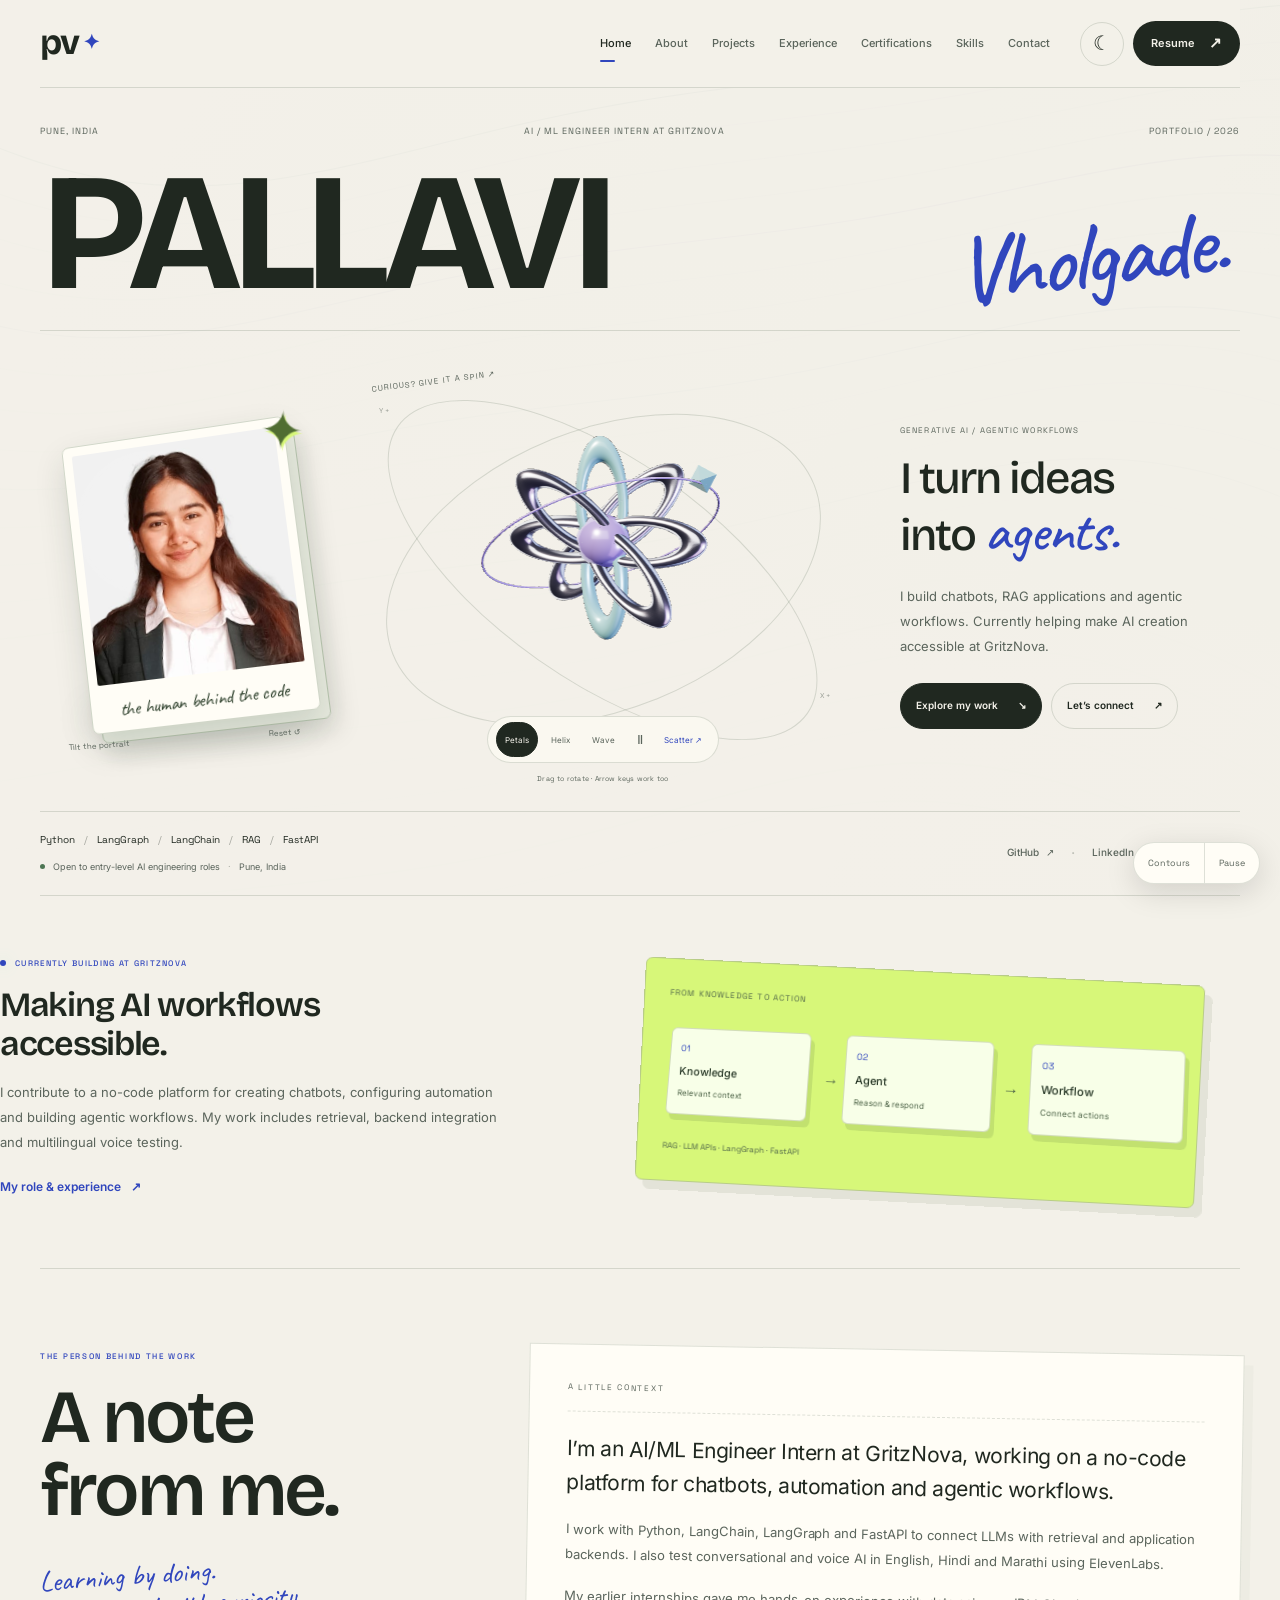
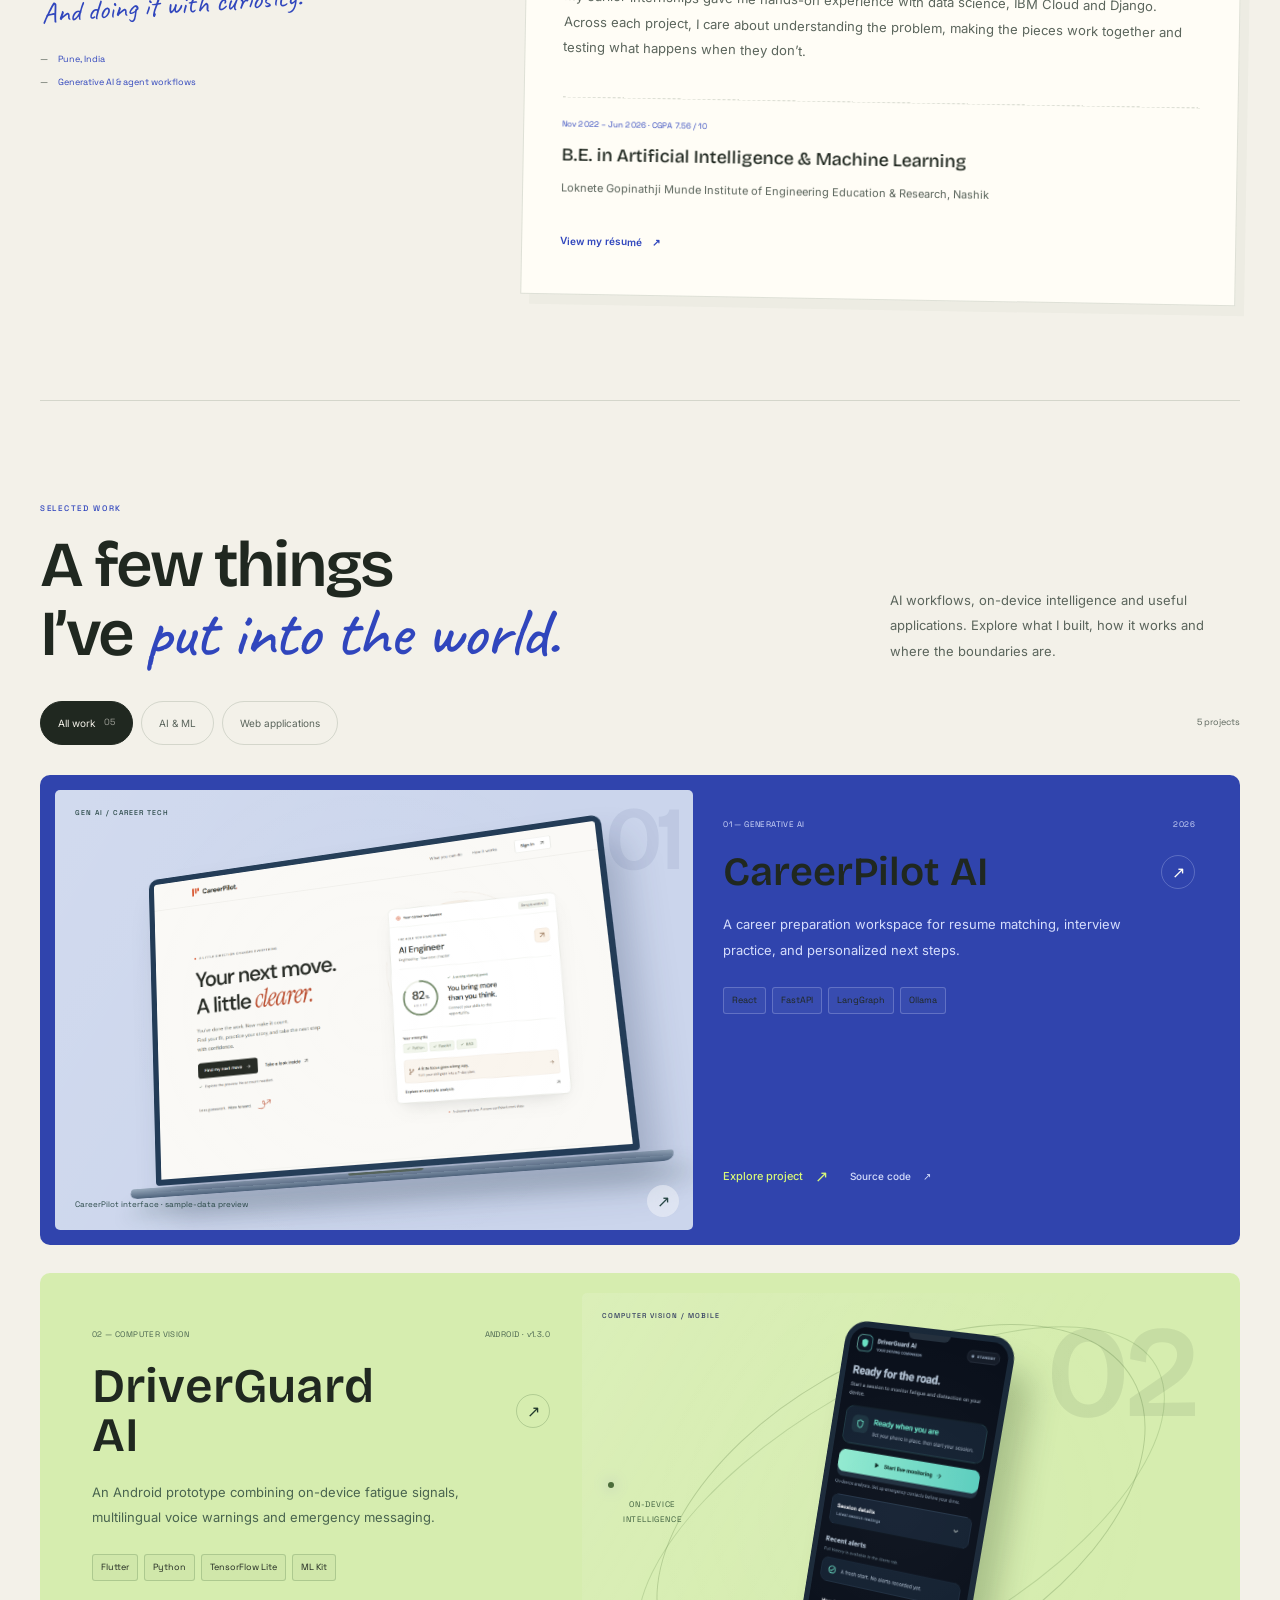
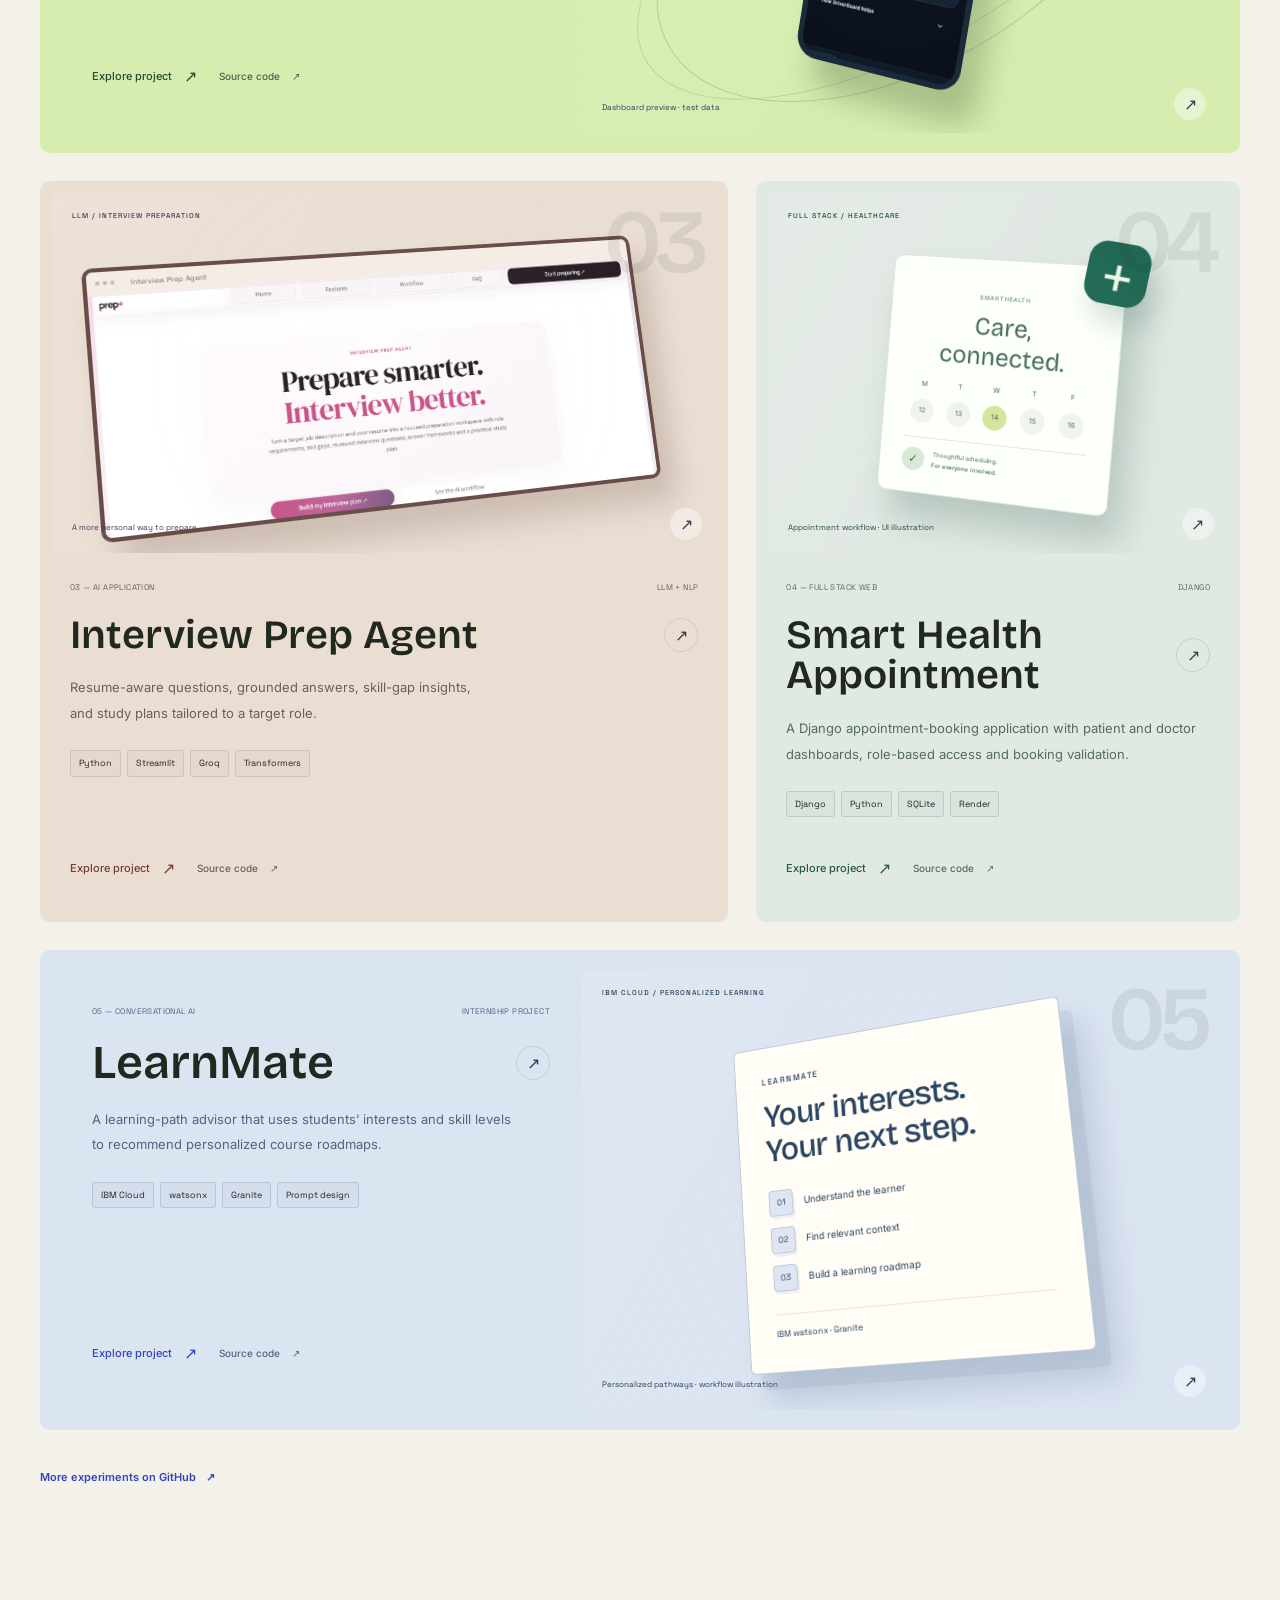
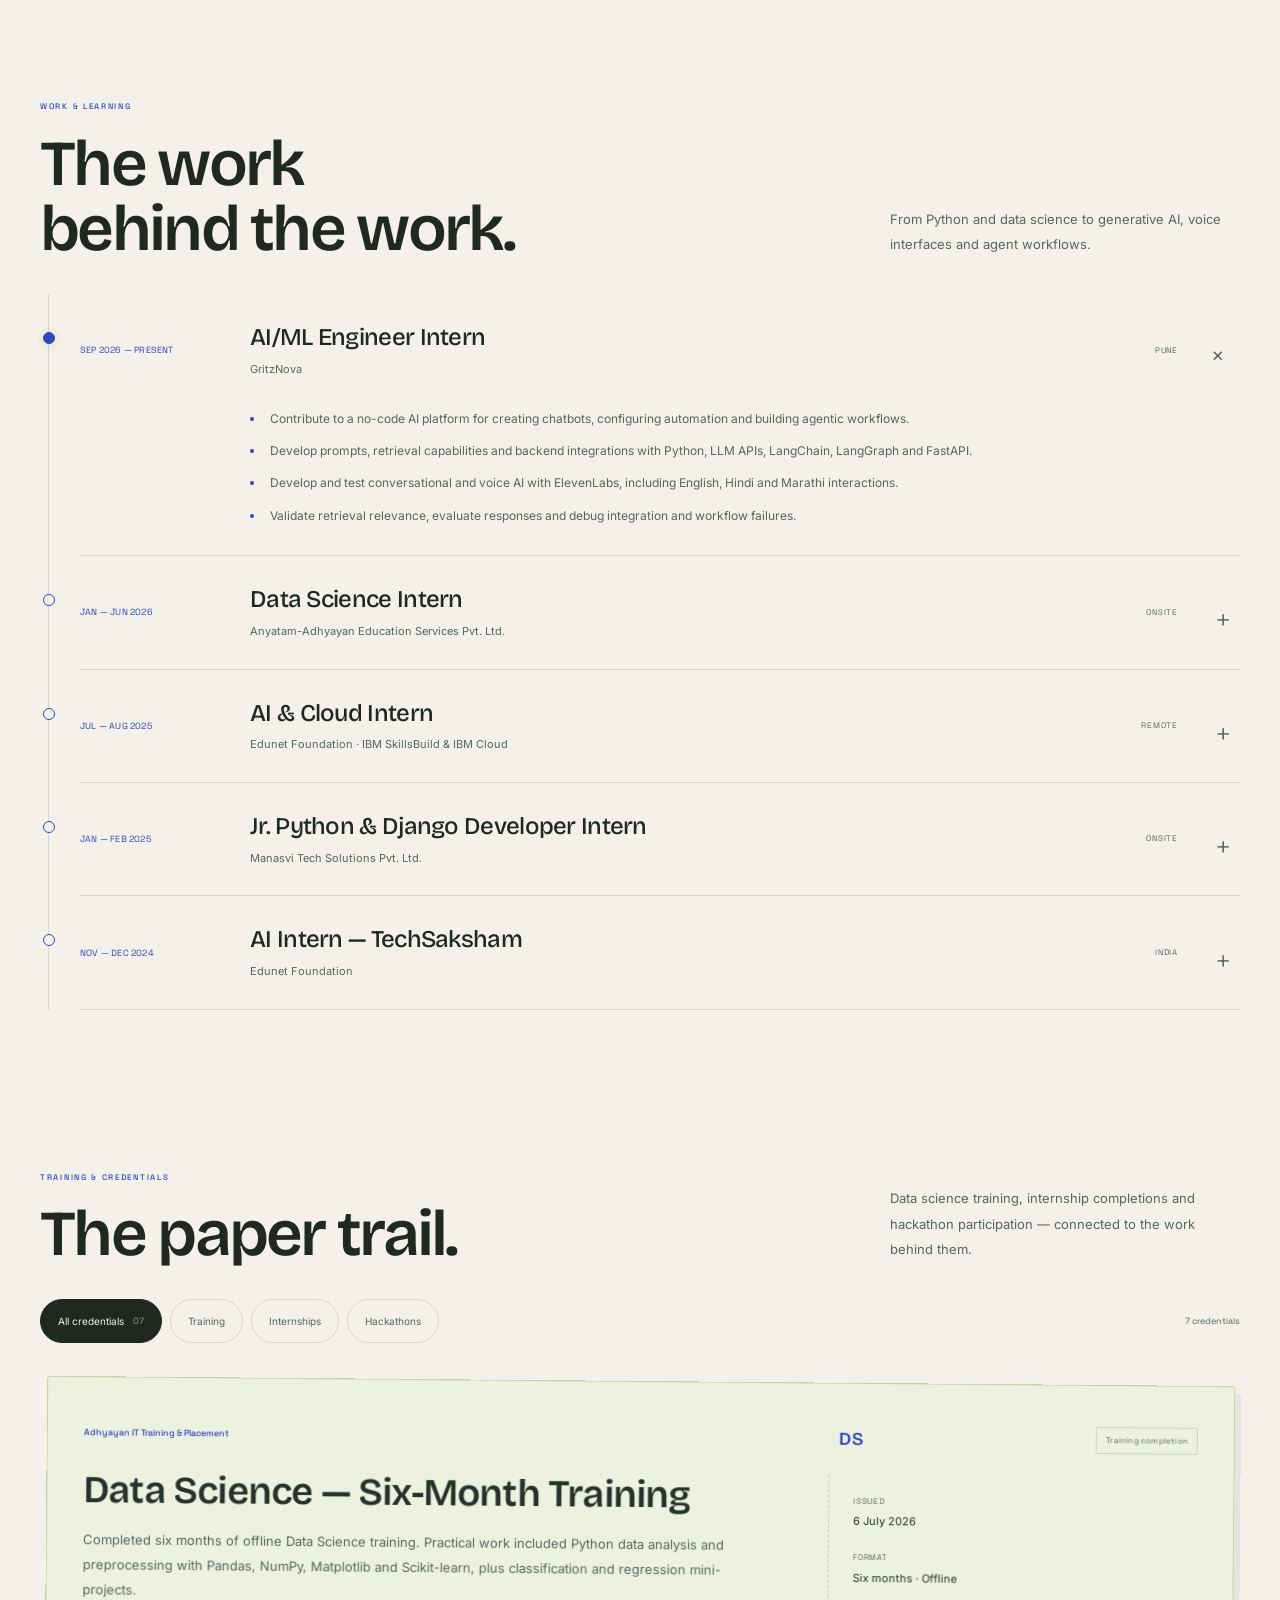
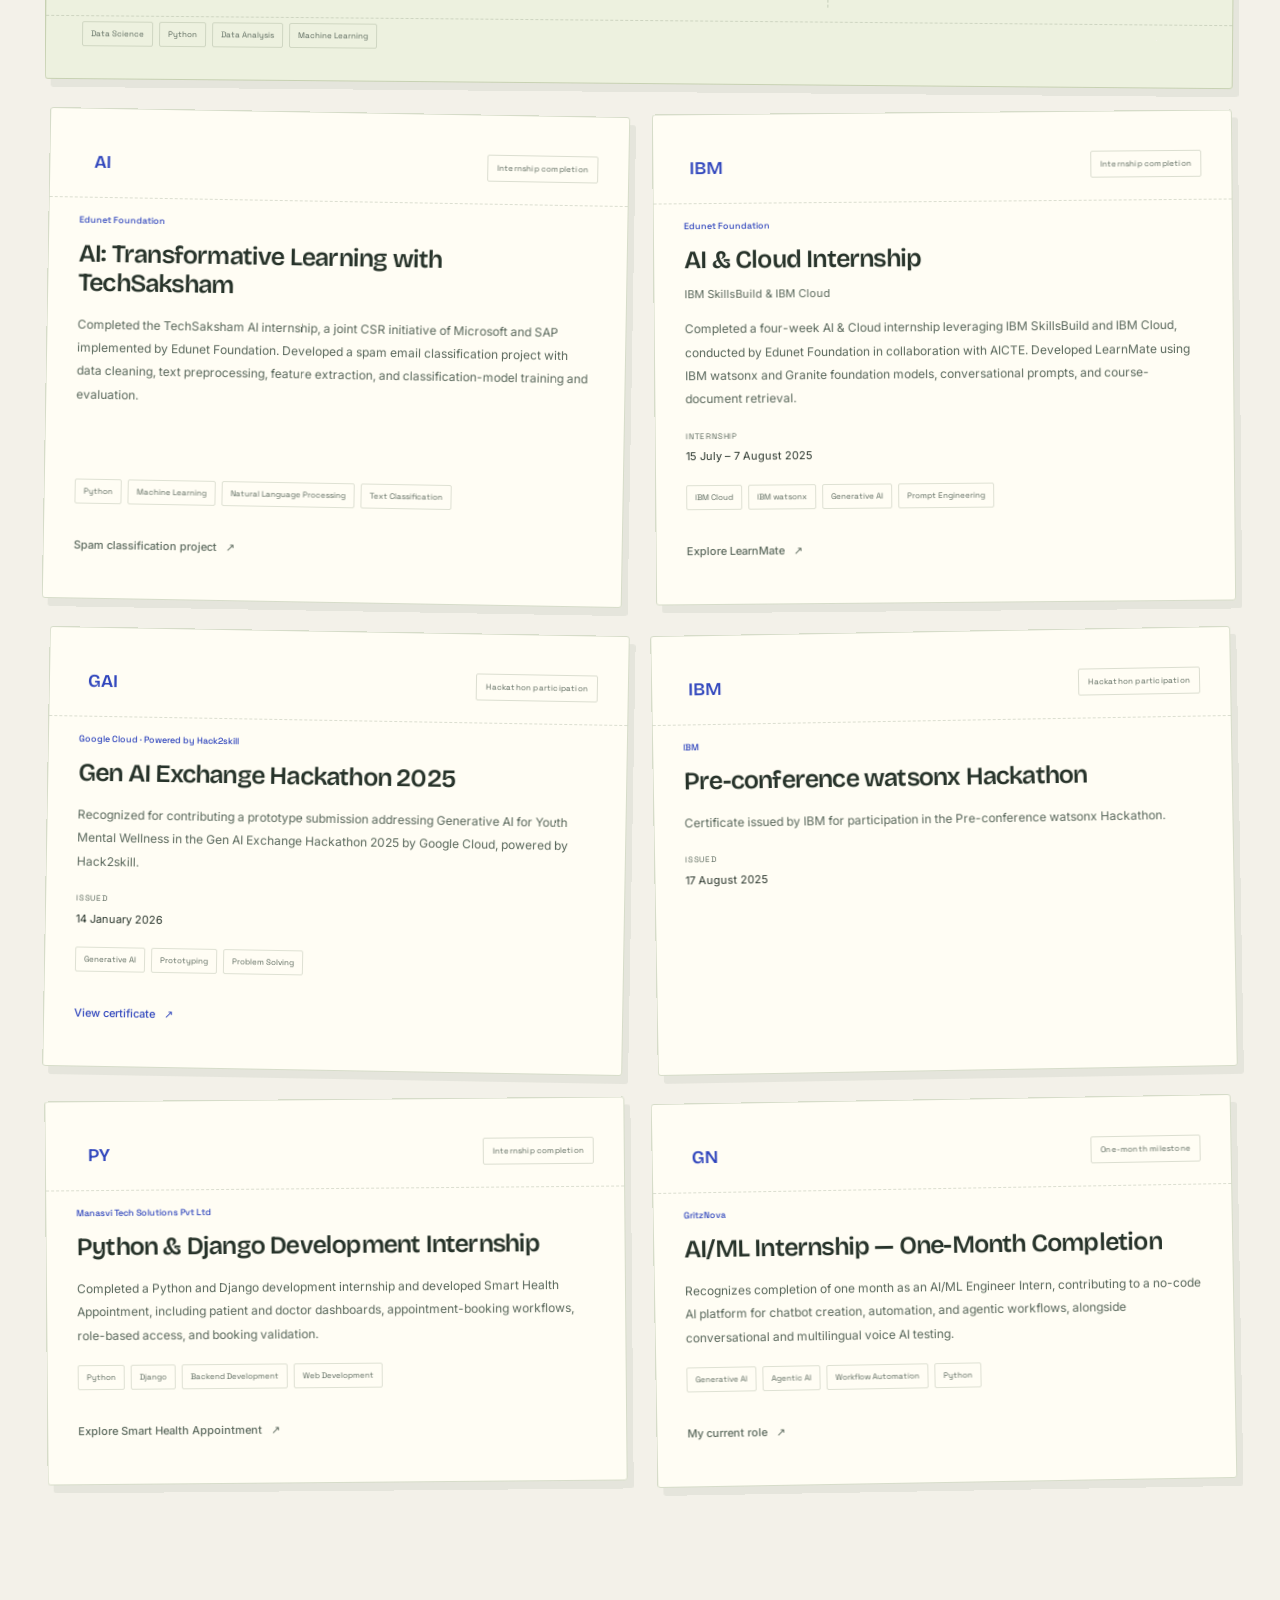
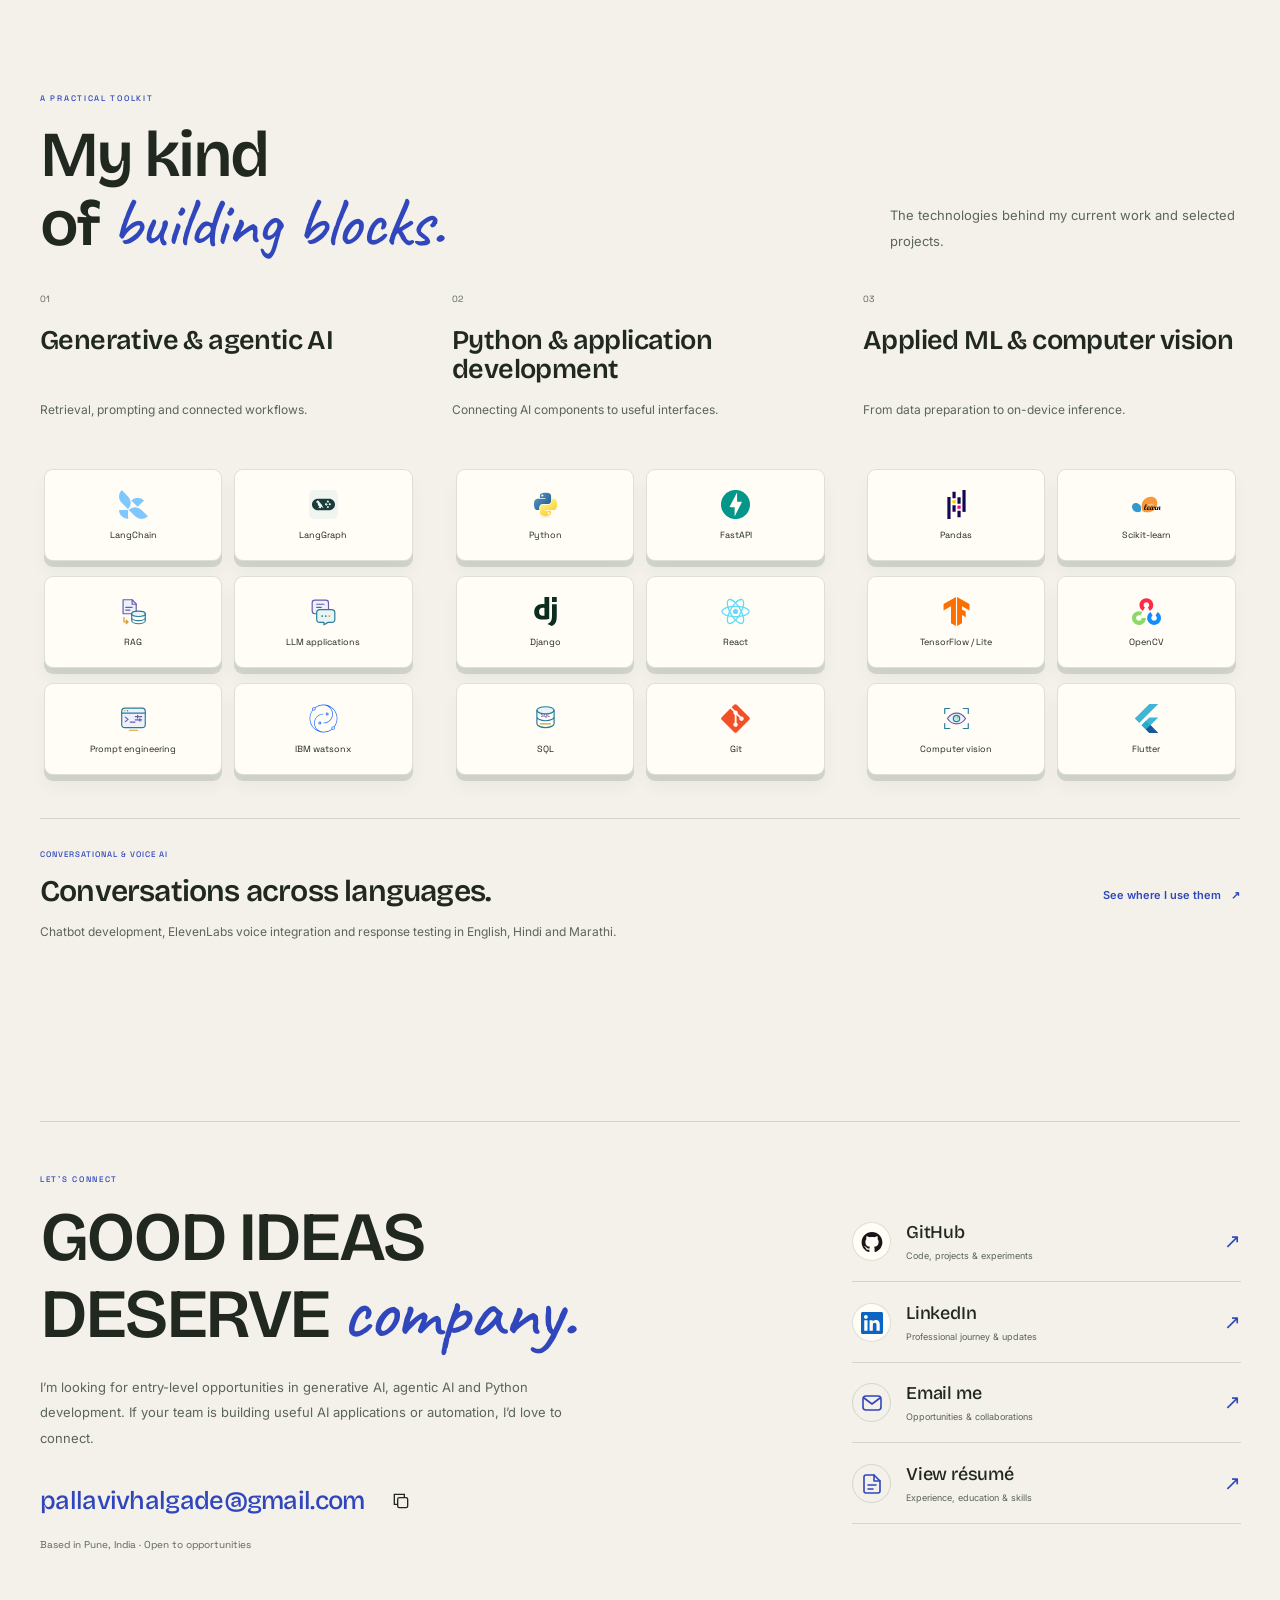
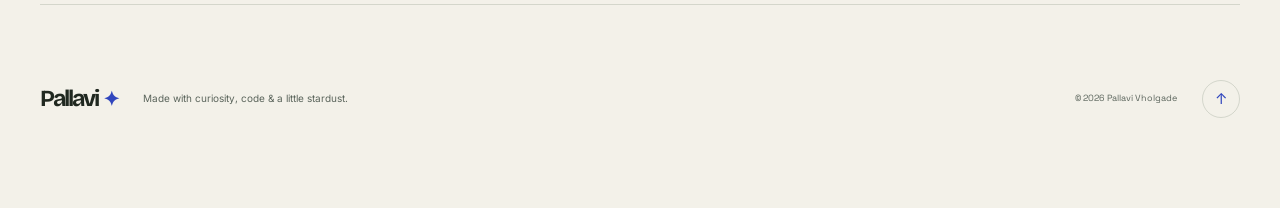
==== commit 63f2a1c0: "Rebuild portfolio with an editorial hero and distinct project layouts" ====
--- a/index.html
+++ b/index.html
@@ -1,13 +1,13 @@
 <!doctype html>
-<html lang="en" data-theme="dark"><head>
+<html lang="en" data-theme="light"><head>
 <meta charset="UTF-8"><meta name="viewport" content="width=device-width, initial-scale=1">
-<meta name="theme-color" content="#071019"><title>Pallavi Vholgade | Generative AI, Agentic AI &amp; Automation</title>
+<meta name="theme-color" content="#f3f1e9"><title>Pallavi Vholgade | Generative AI, Agentic AI &amp; Automation</title>
 <meta name="description" content="Pallavi Vholgade, AI/ML Engineer Intern at GritzNova. Explore hands-on work in AI agents, RAG, no-code automation, voice AI and Python applications.">
 <link rel="icon" href="./assets/favicon.svg" type="image/svg+xml">
 
 
 
-<script>try{const t=localStorage.getItem('pv-aurora-theme');document.documentElement.dataset.theme=t==='light'?'light':'dark'}catch{}</script>
+<script>try{document.documentElement.dataset.theme=localStorage.getItem('pv-creative-theme')==='dark'?'dark':'light'}catch{}</script>
 
 
 
@@ -23,85 +23,87 @@
 <script type="application/ld+json">{"@context": "https://schema.org", "@type": "Person", "name": "Pallavi Vholgade", "url": "https://pallavi-portfolio-preview.vercel.app/", "jobTitle": "AI/ML Engineer Intern", "worksFor": {"@type": "Organization", "name": "GritzNova"}, "sameAs": ["https://github.com/pallavivhalgade", "https://www.linkedin.com/in/pallavi-vholgade-05565b24b/"], "knowsAbout": ["Generative AI", "Agentic AI", "Retrieval-Augmented Generation", "Python", "Workflow Automation"]}</script>
 
 
-<link rel="preload" href="./assets/fonts/bricolage-grotesque.woff2" type="font/woff2" crossorigin="anonymous"><link rel="preload" href="./assets/fonts/inter.woff2" type="font/woff2" crossorigin="anonymous"><link rel="stylesheet" href="./project-models.css"><link rel="stylesheet" href="./immersive.css"></head>
+<link rel="preload" href="./assets/fonts/bricolage-grotesque.woff2" type="font/woff2" crossorigin="anonymous" as="font"><link rel="preload" href="./assets/fonts/inter.woff2" type="font/woff2" crossorigin="anonymous" as="font"><link rel="stylesheet" href="./project-models.css"><link rel="stylesheet" href="./immersive.css"><link rel="stylesheet" href="./creative.css"></head>
 <body><div class="reading-progress" aria-hidden="true"></div>
 <div class="wallpaper-layer" aria-hidden="true"><canvas id="live-wallpaper"></canvas><div class="wallpaper-vignette"></div></div>
 <a class="skip-link" href="#main">Skip to content</a>
 <header class="header">
-  <a class="brand" href="#home" aria-label="Pallavi Vholgade home"><span class="brand-symbol">Pallavi<span>✦</span></span></a>
+  <a class="brand" href="#home" aria-label="Pallavi Vholgade home"><span class="brand-symbol">pv<span>✦</span></span></a>
   <nav aria-label="Main navigation" id="navigation"><a href="#home">Home</a><a href="#about">About</a><a href="#projects">Projects</a><a href="#experience">Experience</a><a href="#certifications">Certifications</a><a href="#stack">Skills</a><a href="#connect">Contact</a></nav>
   <div class="nav-actions"><button class="icon-button" id="theme" aria-label="Switch to light theme" title="Switch theme">☾</button><a class="resume-nav" href="./assets/Pallavi_Vholgade_BE.pdf" target="_blank" rel="noopener">Resume <span>↗</span></a><button id="menu" class="menu-button" aria-expanded="false" aria-controls="navigation" aria-label="Open navigation"><span></span><span></span></button></div>
 </header>
 <main id="main">
-  <section class="hero shell" id="home" aria-labelledby="hero-title"><div class="hero-body">
-  <p class="hello"><span class="status-dot" aria-hidden="true"></span> AI / ML ENGINEER INTERN AT GRITZNOVA</p>
-  <h1 id="hero-title">Pallavi <span class="intro-surname">Vholgade.</span></h1>
-  <p class="hero-role"><span>Generative AI</span><span class="role-divider" aria-hidden="true">/</span><span>Agentic AI</span><span class="role-secondary">Automation &amp; intelligent workflows.</span></p>
-  <p class="intro">I build AI applications that connect knowledge, conversations and actions. My work spans chatbots, RAG, voice AI and agentic workflows — with Python at the core.</p>
-  <div class="hero-stack" aria-label="Core technologies"><span>Python</span><span>LangGraph</span><span>LangChain</span><span>RAG</span><span>FastAPI</span></div>
-  <div class="availability"><span class="status-dot" aria-hidden="true"></span> Open to entry-level AI engineering roles <span class="availability-divider">·</span> Pune, India</div>
-  <div class="hero-actions"><a class="button primary" href="#projects">Explore my work <span aria-hidden="true">↘</span></a><a class="button secondary" href="mailto:pallavivhalgade@gmail.com">Let’s connect <span aria-hidden="true">↗</span></a></div>
-  <div class="hero-socials"><a href="https://github.com/pallavivhalgade" target="_blank" rel="noopener noreferrer">GitHub <span aria-hidden="true">↗</span></a><span aria-hidden="true">·</span><a href="https://www.linkedin.com/in/pallavi-vholgade-05565b24b" target="_blank" rel="noopener noreferrer">LinkedIn <span aria-hidden="true">↗</span></a><span aria-hidden="true">·</span><a href="./assets/Pallavi_Vholgade_BE.pdf" target="_blank" rel="noopener noreferrer">Résumé <span aria-hidden="true">↗</span></a></div>
-</div>
-    <div class="portrait-stage"><div class="portrait-orbit orbit-one" aria-hidden="true"></div><div class="portrait-orbit orbit-two" aria-hidden="true"></div><span class="portrait-overline">THE HUMAN BEHIND THE CODE</span>
+  <section class="hero shell" id="home" aria-labelledby="hero-title"><div class="creative-masthead"><p class="creative-byline"><span>PUNE, INDIA</span><span>AI / ML ENGINEER INTERN AT GRITZNOVA</span><span>PORTFOLIO / 2026</span></p><h1 id="hero-title">Pallavi <span class="intro-surname">Vholgade.</span></h1><span class="masthead-note">a little human.<br>a little machine.</span></div><div class="hero-workbench"><div class="portrait-stage">
       <div class="portrait-shadow" aria-hidden="true"></div>
       <button class="portrait-card" id="portrait-card" type="button" aria-label="Explore Pallavi’s 3D profile photo" aria-describedby="portrait-help">
         <span class="portrait-depth" aria-hidden="true"></span>
         <span class="portrait-photo"><img src="./assets/pallavi-profile.jpeg" alt="Pallavi Vholgade" width="413" height="531" fetchpriority="high"></span>
         <span class="portrait-glare" aria-hidden="true"></span>
-        <span class="portrait-chip"><span class="status-dot" aria-hidden="true"></span> AI · Agents · Automation</span>
+        <span class="portrait-chip">the human behind the code</span>
         <span class="portrait-mark" aria-hidden="true">✦</span>
       </button>
-      <div class="portrait-hint"><span>Move or tap to explore</span><button id="portrait-reset" type="button" aria-label="Reset profile photo rotation">Reset ↺</button></div>
+      <div class="portrait-hint"><span>Tilt the portrait</span><button id="portrait-reset" type="button" aria-label="Reset profile photo rotation">Reset ↺</button></div>
       <p id="portrait-help" class="visually-hidden">Move your pointer over the photo to tilt it. Tap or press Enter to change its angle. Use arrow keys to rotate, and Escape or Home to reset.</p>
-    <div class="portrait-satellite satellite-one" aria-hidden="true"><span class="satellite-symbol">✧</span><span>Ideas into<br><strong>intelligent systems.</strong></span></div><div class="portrait-satellite satellite-two" aria-hidden="true"><span class="status-dot"></span> Python · Agents · RAG</div></div>
+    </div><div class="hero-lab" id="playground" aria-label="Interactive 3D sculpture"><span class="lab-label">CURIOUS? GIVE IT A SPIN ↗</span><div class="hero-visual" aria-label="Interactive 3D data playground">
+      <div class="visual-top"><span><i></i> Interactive sculpture</span><span class="visual-index" aria-live="polite">Petal sculpture</span></div>
+      <div class="scene" id="scene"><div class="scene-fallback" aria-hidden="true"><div></div><div></div><div></div><span>✳</span></div><canvas id="neural-canvas" tabindex="0" role="img" aria-label="Interactive chrome data bloom. Drag or use arrow keys to rotate. Change shapes or scatter the sculpture using the controls below."></canvas><span class="scene-axis axis-x" aria-hidden="true">X +</span><span class="scene-axis axis-y" aria-hidden="true">Y +</span></div>
+      <span class="floating-tag tag-one">INPUT:<br><strong>A LITTLE CURIOSITY.</strong></span><span class="floating-tag tag-two">OUTPUT:<br><strong>NEW POSSIBILITIES ↗</strong></span>
+      <div class="visual-bottom"><div class="scene-controls" role="group" aria-label="3D model"><button class="active" data-shape="orbit" aria-pressed="true">Petals</button><button data-shape="network" aria-pressed="false">Helix</button><button data-shape="wave" aria-pressed="false">Wave</button><button id="motion" aria-label="Pause 3D animation" title="Pause animation">Ⅱ</button></div><button id="scatter" aria-pressed="false">Scatter ↗</button></div><span class="drag-hint">Drag to rotate · Arrow keys work too</span>
+    </div></div><div class="hero-body">
+  <p class="hello">GENERATIVE AI / AGENTIC WORKFLOWS</p><h2 class="hero-statement">I turn ideas<br>into <span>agents.</span></h2>
 
-<a class="hero-scroll" href="#projects"><span class="scroll-line" aria-hidden="true"></span> SCROLL TO EXPLORE <span aria-hidden="true">↓</span></a></section>
+
+  <p class="intro">I build chatbots, RAG applications and agentic workflows. Currently helping make AI creation accessible at GritzNova.</p>
+
+
+  <div class="hero-actions"><a class="button primary" href="#projects">Explore my work <span aria-hidden="true">↘</span></a><a class="button secondary" href="mailto:pallavivhalgade@gmail.com">Let’s connect <span aria-hidden="true">↗</span></a></div>
+
+</div></div><div class="hero-footer"><div class="hero-stack" aria-label="Core technologies"><span>Python</span><span>LangGraph</span><span>LangChain</span><span>RAG</span><span>FastAPI</span></div><div class="availability"><span class="status-dot" aria-hidden="true"></span> Open to entry-level AI engineering roles <span class="availability-divider">·</span> Pune, India</div><div class="hero-socials"><a href="https://github.com/pallavivhalgade" target="_blank" rel="noopener noreferrer">GitHub <span aria-hidden="true">↗</span></a><span aria-hidden="true">·</span><a href="https://www.linkedin.com/in/pallavi-vholgade-05565b24b" target="_blank" rel="noopener noreferrer">LinkedIn <span aria-hidden="true">↗</span></a><span aria-hidden="true">·</span><a href="./assets/Pallavi_Vholgade_BE.pdf" target="_blank" rel="noopener noreferrer">Résumé <span aria-hidden="true">↗</span></a></div></div></section>
 <section class="current-work shell" aria-labelledby="current-work-title" data-reveal="">
   <div class="current-work-copy"><p class="eyebrow"><span class="status-dot" aria-hidden="true"></span> CURRENTLY BUILDING AT GRITZNOVA</p><h2 id="current-work-title">Making AI workflows accessible.</h2><p>I contribute to a no-code platform for creating chatbots, configuring automation and building agentic workflows. My work includes retrieval, backend integration and multilingual voice testing.</p><a class="text-link" href="#experience">My role &amp; experience <span aria-hidden="true">↗</span></a></div>
   <div class="workflow-map" aria-label="Illustration of a knowledge-to-action AI workflow"><span class="workflow-caption">FROM KNOWLEDGE TO ACTION</span><div class="workflow-nodes"><span><b>01</b>Knowledge<small>Relevant context</small></span><i aria-hidden="true">→</i><span><b>02</b>Agent<small>Reason &amp; respond</small></span><i aria-hidden="true">→</i><span><b>03</b>Workflow<small>Connect actions</small></span></div><span class="workflow-footnote">RAG · LLM APIs · LangGraph · FastAPI</span></div>
 </section>
 
 <section class="section shell about-section" id="about" aria-labelledby="about-title">
-  <div class="about-heading" data-reveal=""><p class="eyebrow">The person behind the work</p><h2 id="about-title">A curious mind.<br>A practical approach.</h2><p class="about-note">A 2026 AI/ML graduate.<br> Learning through real work.</p><div class="about-details"><span>Pune, India</span><span>Generative AI &amp; agent workflows</span></div></div>
+  <div class="about-heading" data-reveal=""><p class="eyebrow">The person behind the work</p><h2 id="about-title">A note<br>from me.</h2><p class="about-note">Learning by doing.<br>And doing it with curiosity.</p><div class="about-details"><span>Pune, India</span><span>Generative AI &amp; agent workflows</span></div></div>
   <div class="about-content" data-reveal=""><div class="about-copy"><p class="about-lead">I’m an AI/ML Engineer Intern at GritzNova, working on a no-code platform for chatbots, automation and agentic workflows.</p><p>I work with Python, LangChain, LangGraph and FastAPI to connect LLMs with retrieval and application backends. I also test conversational and voice AI in English, Hindi and Marathi using ElevenLabs.</p><p>My earlier internships gave me hands-on experience with data science, IBM Cloud and Django. Across each project, I care about understanding the problem, making the pieces work together and testing what happens when they don’t.</p></div>
   <div class="education" data-depth="3"><span>Nov 2022 – Jun 2026 · CGPA 7.56 / 10</span><strong>B.E. in Artificial Intelligence &amp; Machine Learning</strong><p>Loknete Gopinathji Munde Institute of Engineering Education &amp; Research, Nashik</p></div><a class="text-link" href="./assets/Pallavi_Vholgade_BE.pdf" target="_blank" rel="noopener noreferrer">View my résumé <span aria-hidden="true">↗</span></a></div>
 </section>
 <section class="section shell" id="projects" aria-labelledby="projects-title">
-    <div class="section-heading" data-reveal=""><div><p class="eyebrow">Selected work</p><h2 id="projects-title">Selected work.<br><span>Built to be useful.</span></h2></div><p>AI workflows, on-device intelligence and useful applications. Explore what I built, how it works and where the boundaries are.</p></div>
+    <div class="section-heading" data-reveal=""><div><p class="eyebrow">Selected work</p><h2 id="projects-title">A few things<br>I’ve <span>put into the world.</span></h2></div><p>AI workflows, on-device intelligence and useful applications. Explore what I built, how it works and where the boundaries are.</p></div>
     <div class="project-toolbar"><div class="filters" role="group" aria-label="Filter projects"><button class="active" data-filter="all" aria-pressed="true">All work <span>05</span></button><button data-filter="ai" aria-pressed="false">AI &amp; ML</button><button data-filter="web" aria-pressed="false">Web applications</button></div><span class="project-count" aria-live="polite">5 projects</span></div>
     <div class="projects-grid">
-      <article class="project-card" data-category="ai web"><div class="project-visual" data-depth="7"><button class="project-art career-art" data-project="career" aria-label="Explore CareerPilot AI project"><span class="art-label">GEN AI / CAREER TECH</span><div class="laptop model"><div class="laptop-screen"><img src="./assets/careerpilot-preview.png" alt="CareerPilot AI interface showing sample analysis data" width="1440" height="980" loading="lazy" decoding="async"></div><div class="laptop-base"></div></div><span class="art-caption">CareerPilot interface · sample-data preview</span><span class="art-open">↗</span></button><span class="project-chapter" aria-hidden="true">SELECTED WORK / 01</span></div><div class="project-story">
+      <article class="project-card" data-category="ai web" data-chapter="01"><div class="project-visual" data-depth="7"><button class="project-art career-art" data-project="career" aria-label="Explore CareerPilot AI project"><span class="art-label">GEN AI / CAREER TECH</span><div class="laptop model"><div class="laptop-screen"><img src="./assets/careerpilot-preview.png" alt="CareerPilot AI interface showing sample analysis data" width="1440" height="980" loading="lazy" decoding="async"></div><div class="laptop-base"></div></div><span class="art-caption">CareerPilot interface · sample-data preview</span><span class="art-open">↗</span></button><span class="project-chapter" aria-hidden="true">01</span></div><div class="project-story">
 
         <div class="project-meta"><span>01 — GENERATIVE AI</span><span>2026</span></div><div class="project-title"><h3><button data-project="career">CareerPilot AI</button></h3><button class="circle-link" data-project="career" aria-label="Read about CareerPilot AI">↗</button></div><p>A career preparation workspace for resume matching, interview practice, and personalized next steps.</p><div class="tags"><span>React</span><span>FastAPI</span><span>LangGraph</span><span>Ollama</span></div>
       <div class="project-actions"><button class="project-discover" data-project="career">Explore project <span aria-hidden="true">↗</span></button><a class="project-source" href="https://github.com/pallavivhalgade/CareerPilotAI" target="_blank" rel="noopener noreferrer">Source code <span aria-hidden="true">↗</span><span class="visually-hidden"> for CareerPilotAI</span></a></div></div></article>
-      <article class="project-card" data-category="ai"><div class="project-visual" data-depth="7"><button class="project-art driver-art" data-project="driver" aria-label="Explore DriverGuard AI project"><span class="art-label">COMPUTER VISION / MOBILE</span><div class="driver-orbit" aria-hidden="true"></div><span class="detection-label"><i></i> ON-DEVICE INTELLIGENCE</span><div class="phone model"><span class="phone-speaker"></span><img src="./assets/driverguard-v1.3.0.png" alt="DriverGuard v1.3.0 dashboard preview" width="300" height="600" loading="lazy"></div><span class="art-caption">Dashboard preview · test data</span><span class="art-open">↗</span></button><span class="project-chapter" aria-hidden="true">SELECTED WORK / 02</span></div><div class="project-story">
+      <article class="project-card" data-category="ai" data-chapter="02"><div class="project-visual" data-depth="7"><button class="project-art driver-art" data-project="driver" aria-label="Explore DriverGuard AI project"><span class="art-label">COMPUTER VISION / MOBILE</span><div class="driver-orbit" aria-hidden="true"></div><span class="detection-label"><i></i> ON-DEVICE INTELLIGENCE</span><div class="phone model"><span class="phone-speaker"></span><img src="./assets/driverguard-v1.3.0.png" alt="DriverGuard v1.3.0 dashboard preview" width="300" height="600" loading="lazy"></div><span class="art-caption">Dashboard preview · test data</span><span class="art-open">↗</span></button><span class="project-chapter" aria-hidden="true">02</span></div><div class="project-story">
 
         <div class="project-meta"><span>02 — COMPUTER VISION</span><span>ANDROID · v1.3.0</span></div><div class="project-title"><h3><button data-project="driver">DriverGuard AI</button></h3><button class="circle-link" data-project="driver" aria-label="Read about DriverGuard AI">↗</button></div><p>An Android prototype combining on-device fatigue signals, multilingual voice warnings and emergency messaging.</p><div class="tags"><span>Flutter</span><span>Python</span><span>TensorFlow Lite</span><span>ML Kit</span></div>
       <div class="project-actions"><button class="project-discover" data-project="driver">Explore project <span aria-hidden="true">↗</span></button><a class="project-source" href="https://github.com/pallavivhalgade/AI-Based-Driver-Fatigue-and-Distraction-Detection" target="_blank" rel="noopener noreferrer">Source code <span aria-hidden="true">↗</span><span class="visually-hidden"> for AI-Based-Driver-Fatigue-and-Distraction-Detection</span></a></div></div></article>
-      <article class="project-card" data-category="ai web"><div class="project-visual" data-depth="7"><button class="project-art interview-art" data-project="interview" aria-label="Explore Interview Prep Agent project"><span class="art-label">LLM / INTERVIEW PREPARATION</span><div class="browser-model model"><div class="browser-bar"><i></i><i></i><i></i><span>Interview Prep Agent</span></div><img src="./assets/interview.png" alt="Interview Prep Agent application interface" width="900" height="500" loading="lazy"></div><span class="art-caption">A more personal way to prepare.</span><span class="art-open">↗</span></button><span class="project-chapter" aria-hidden="true">SELECTED WORK / 03</span></div><div class="project-story">
+      <article class="project-card" data-category="ai web" data-chapter="03"><div class="project-visual" data-depth="7"><button class="project-art interview-art" data-project="interview" aria-label="Explore Interview Prep Agent project"><span class="art-label">LLM / INTERVIEW PREPARATION</span><div class="browser-model model"><div class="browser-bar"><i></i><i></i><i></i><span>Interview Prep Agent</span></div><img src="./assets/interview.png" alt="Interview Prep Agent application interface" width="900" height="500" loading="lazy"></div><span class="art-caption">A more personal way to prepare.</span><span class="art-open">↗</span></button><span class="project-chapter" aria-hidden="true">03</span></div><div class="project-story">
 
         <div class="project-meta"><span>03 — AI APPLICATION</span><span>LLM + NLP</span></div><div class="project-title"><h3><button data-project="interview">Interview Prep Agent</button></h3><button class="circle-link" data-project="interview" aria-label="Read about Interview Prep Agent">↗</button></div><p>Resume-aware questions, grounded answers, skill-gap insights, and study plans tailored to a target role.</p><div class="tags"><span>Python</span><span>Streamlit</span><span>Groq</span><span>Transformers</span></div>
       <div class="project-actions"><button class="project-discover" data-project="interview">Explore project <span aria-hidden="true">↗</span></button><a class="project-source" href="https://github.com/pallavivhalgade/interview-prep-agent" target="_blank" rel="noopener noreferrer">Source code <span aria-hidden="true">↗</span><span class="visually-hidden"> for interview-prep-agent</span></a></div></div></article>
-      <article class="project-card" data-category="web"><div class="project-visual" data-depth="7"><button class="project-art health-art" data-project="health" aria-label="Explore SmartHealth Appointment System project"><span class="art-label">FULL STACK / HEALTHCARE</span><div class="health-model model"><div class="health-symbol">+</div><div class="appointment-card"><span>SMARTHEALTH</span><strong>Care, connected.</strong><div class="calendar-days"><span>M</span><span>T</span><span>W</span><span>T</span><span>F</span><b>12</b><b>13</b><b class="selected">14</b><b>15</b><b>16</b></div><div class="appointment-line"><i>✓</i><span>Thoughtful scheduling.<br><strong>For everyone involved.</strong></span></div></div></div><span class="art-caption">Appointment workflow · UI illustration</span><span class="art-open">↗</span></button><span class="project-chapter" aria-hidden="true">SELECTED WORK / 04</span></div><div class="project-story">
+      <article class="project-card" data-category="web" data-chapter="04"><div class="project-visual" data-depth="7"><button class="project-art health-art" data-project="health" aria-label="Explore SmartHealth Appointment System project"><span class="art-label">FULL STACK / HEALTHCARE</span><div class="health-model model"><div class="health-symbol">+</div><div class="appointment-card"><span>SMARTHEALTH</span><strong>Care, connected.</strong><div class="calendar-days"><span>M</span><span>T</span><span>W</span><span>T</span><span>F</span><b>12</b><b>13</b><b class="selected">14</b><b>15</b><b>16</b></div><div class="appointment-line"><i>✓</i><span>Thoughtful scheduling.<br><strong>For everyone involved.</strong></span></div></div></div><span class="art-caption">Appointment workflow · UI illustration</span><span class="art-open">↗</span></button><span class="project-chapter" aria-hidden="true">04</span></div><div class="project-story">
 
         <div class="project-meta"><span>04 — FULL STACK WEB</span><span>DJANGO</span></div><div class="project-title"><h3><button data-project="health">Smart Health Appointment</button></h3><button class="circle-link" data-project="health" aria-label="Read about Smart Health Appointment">↗</button></div><p>A Django appointment-booking application with patient and doctor dashboards, role-based access and booking validation.</p><div class="tags"><span>Django</span><span>Python</span><span>SQLite</span><span>Render</span></div>
       <div class="project-actions"><button class="project-discover" data-project="health">Explore project <span aria-hidden="true">↗</span></button><a class="project-source" href="https://github.com/pallavivhalgade/smart-health-appointment" target="_blank" rel="noopener noreferrer">Source code <span aria-hidden="true">↗</span><span class="visually-hidden"> for smart-health-appointment</span></a></div></div></article>
 
-<article class="project-card learnmate-card" data-category="ai">
-  <div class="project-visual" data-depth="7"><button class="project-art learnmate-art" data-project="learnmate" aria-label="Explore LearnMate project"><span class="art-label">IBM CLOUD / PERSONALIZED LEARNING</span><div class="learning-model model"><span class="learning-kicker">LEARNMATE</span><strong>Your interests.<br>Your next step.</strong><div class="learning-path"><span><i aria-hidden="true">01</i>Understand the learner</span><span><i aria-hidden="true">02</i>Find relevant context</span><span><i aria-hidden="true">03</i>Build a learning roadmap</span></div><span class="learning-model-note">IBM watsonx · Granite</span></div><span class="art-caption">Personalized pathways · workflow illustration</span><span class="art-open" aria-hidden="true">↗</span></button><span class="project-chapter" aria-hidden="true">SELECTED WORK / 05</span></div>
+<article class="project-card learnmate-card" data-category="ai" data-chapter="05">
+  <div class="project-visual" data-depth="7"><button class="project-art learnmate-art" data-project="learnmate" aria-label="Explore LearnMate project"><span class="art-label">IBM CLOUD / PERSONALIZED LEARNING</span><div class="learning-model model"><span class="learning-kicker">LEARNMATE</span><strong>Your interests.<br>Your next step.</strong><div class="learning-path"><span><i aria-hidden="true">01</i>Understand the learner</span><span><i aria-hidden="true">02</i>Find relevant context</span><span><i aria-hidden="true">03</i>Build a learning roadmap</span></div><span class="learning-model-note">IBM watsonx · Granite</span></div><span class="art-caption">Personalized pathways · workflow illustration</span><span class="art-open" aria-hidden="true">↗</span></button><span class="project-chapter" aria-hidden="true">05</span></div>
   <div class="project-story"><div class="project-meta"><span>05 — CONVERSATIONAL AI</span><span>INTERNSHIP PROJECT</span></div><div class="project-title"><h3><button data-project="learnmate">LearnMate</button></h3><button class="circle-link" data-project="learnmate" aria-label="Read about LearnMate">↗</button></div><p>A learning-path advisor that uses students’ interests and skill levels to recommend personalized course roadmaps.</p><div class="tags"><span>IBM Cloud</span><span>watsonx</span><span>Granite</span><span>Prompt design</span></div><div class="project-actions"><button class="project-discover" data-project="learnmate">Explore project <span aria-hidden="true">↗</span></button><a class="project-source" href="https://github.com/pallavivhalgade/learnmate-watsonx" target="_blank" rel="noopener noreferrer">Source code <span aria-hidden="true">↗</span><span class="visually-hidden"> for learnmate-watsonx</span></a></div></div>
 </article>
     </div>
     <a class="text-link github-link" href="https://github.com/pallavivhalgade" target="_blank" rel="noopener">More experiments on GitHub <span>↗</span></a>
   </section>
-  <section class="section shell experience-section" id="experience" aria-labelledby="experience-title"><div class="section-heading" data-reveal=""><div><p class="eyebrow">Work &amp; learning</p><h2 id="experience-title">Work. Learn.<br><span>Build. Repeat.</span></h2></div><p>From Python and data science to generative AI, voice interfaces and agent workflows.</p></div><div class="timeline"><details open=""><summary><span class="exp-date">SEP 2026 — PRESENT</span><span class="exp-role"><strong>AI/ML Engineer Intern</strong><span>GritzNova</span></span><span class="exp-mode">PUNE</span><span class="expand" aria-hidden="true">+</span></summary><div class="exp-description"><ul><li>Contribute to a no-code AI platform for creating chatbots, configuring automation and building agentic workflows.</li><li>Develop prompts, retrieval capabilities and backend integrations with Python, LLM APIs, LangChain, LangGraph and FastAPI.</li><li>Develop and test conversational and voice AI with ElevenLabs, including English, Hindi and Marathi interactions.</li><li>Validate retrieval relevance, evaluate responses and debug integration and workflow failures.</li></ul></div></details>
+  <section class="section shell experience-section" id="experience" aria-labelledby="experience-title"><div class="section-heading" data-reveal=""><div><p class="eyebrow">Work &amp; learning</p><h2 id="experience-title">The work<br>behind the work.</h2></div><p>From Python and data science to generative AI, voice interfaces and agent workflows.</p></div><div class="timeline"><details open=""><summary><span class="exp-date">SEP 2026 — PRESENT</span><span class="exp-role"><strong>AI/ML Engineer Intern</strong><span>GritzNova</span></span><span class="exp-mode">PUNE</span><span class="expand" aria-hidden="true">+</span></summary><div class="exp-description"><ul><li>Contribute to a no-code AI platform for creating chatbots, configuring automation and building agentic workflows.</li><li>Develop prompts, retrieval capabilities and backend integrations with Python, LLM APIs, LangChain, LangGraph and FastAPI.</li><li>Develop and test conversational and voice AI with ElevenLabs, including English, Hindi and Marathi interactions.</li><li>Validate retrieval relevance, evaluate responses and debug integration and workflow failures.</li></ul></div></details>
 <details><summary><span class="exp-date">JAN — JUN 2026</span><span class="exp-role"><strong>Data Science Intern</strong><span>Anyatam-Adhyayan Education Services Pvt. Ltd.</span></span><span class="exp-mode">ONSITE</span><span class="expand" aria-hidden="true">+</span></summary><div class="exp-description"><ul><li>Completed hands-on Python data science training using Pandas, NumPy, Matplotlib and Scikit-learn for analysis and preprocessing.</li><li>Built classification and regression mini-projects covering model training and evaluation, with foundational exposure to generative AI and LLM applications.</li></ul></div></details>
 <details><summary><span class="exp-date">JUL — AUG 2025</span><span class="exp-role"><strong>AI &amp; Cloud Intern</strong><span>Edunet Foundation · IBM SkillsBuild &amp; IBM Cloud</span></span><span class="exp-mode">REMOTE</span><span class="expand" aria-hidden="true">+</span></summary><div class="exp-description"><ul><li>Completed a four-week AI &amp; Cloud internship conducted by Edunet Foundation in collaboration with AICTE.</li><li>Developed LearnMate using IBM watsonx and Granite foundation models to recommend course pathways based on students’ interests and skill levels.</li><li>Worked on prompt design, course-document retrieval, AI workflows and basic evaluation in the IBM Cloud environment.</li></ul></div></details>
 <details><summary><span class="exp-date">JAN — FEB 2025</span><span class="exp-role"><strong>Jr. Python &amp; Django Developer Intern</strong><span>Manasvi Tech Solutions Pvt. Ltd.</span></span><span class="exp-mode">ONSITE</span><span class="expand" aria-hidden="true">+</span></summary><div class="exp-description"><ul><li>Developed Smart Health Appointment with Python and Django, including patient and doctor dashboards, appointment booking and validation.</li><li>Implemented authentication and role-based access, and contributed to debugging, testing, documentation and maintenance.</li></ul></div></details>
 <details><summary><span class="exp-date">NOV — DEC 2024</span><span class="exp-role"><strong>AI Intern — TechSaksham</strong><span>Edunet Foundation</span></span><span class="exp-mode">INDIA</span><span class="expand" aria-hidden="true">+</span></summary><div class="exp-description"><ul><li>Worked on a supervised machine learning project for spam email classification, including data cleaning, preprocessing and feature extraction.</li><li>Built and evaluated classification models using Python and standard machine learning libraries.</li></ul></div></details></div></section>
 <section class="section shell certifications-section" id="certifications" aria-labelledby="certifications-title">
-  <div class="section-heading" data-reveal=""><div><p class="eyebrow">Training &amp; credentials</p><h2 id="certifications-title">Training &amp;<br><span>certifications.</span></h2></div><p>Data science training, internship completions and hackathon participation — connected to the work behind them.</p></div>
+  <div class="section-heading" data-reveal=""><div><p class="eyebrow">Training &amp; credentials</p><h2 id="certifications-title">The paper trail.</h2></div><p>Data science training, internship completions and hackathon participation — connected to the work behind them.</p></div>
   <div class="certificate-toolbar"><div class="certificate-filters" role="group" aria-label="Filter certifications"><button type="button" class="active" data-certificate-filter="all" aria-pressed="true">All credentials <span>07</span></button><button type="button" data-certificate-filter="training" aria-pressed="false">Training</button><button type="button" data-certificate-filter="internship" aria-pressed="false">Internships</button><button type="button" data-certificate-filter="hackathon" aria-pressed="false">Hackathons</button></div><span class="certificate-count" role="status" aria-live="polite">7 credentials</span></div>
   <div class="certificate-grid"><article class="certificate-card certificate-card--featured" data-certificate-category="training" aria-labelledby="certificate-data-science" data-depth="2">
   <div class="certificate-top"><span class="certificate-mark" aria-hidden="true">DS</span><span class="certificate-type">Training completion</span></div>
@@ -146,15 +148,9 @@
   <div class="certificate-metadata"></div><div class="tags certificate-skills" aria-label="Related skills"><span>Generative AI</span><span>Agentic AI</span><span>Workflow Automation</span><span>Python</span></div><div class="certificate-actions"><a class="certificate-project" href="#experience">My current role <span aria-hidden="true">↗</span></a></div>
 </article></div>
 </section>
-<section class="section shell technologies-section" id="stack" aria-labelledby="stack-title"><div class="section-heading" data-reveal=""><div><p class="eyebrow">A practical toolkit</p><h2 id="stack-title">The tools.<br><span>The thinking.</span></h2></div><p>The technologies behind my current work and selected projects.</p></div><div class="skill-groups"><article class="skill-group" data-depth="3"><span class="skill-group-number">01</span><h3>Generative &amp; agentic AI</h3><p>Retrieval, prompting and connected workflows.</p><ul class="skill-grid"><li><a class="tech-card skill-item" href="https://docs.langchain.com/" target="_blank" rel="noopener noreferrer"><span class="tech-card-surface"><img src="./assets/skills/langchain.svg" width="32" height="32" alt="" loading="lazy"><span>LangChain</span><span class="skill-arrow" aria-hidden="true">↗</span></span></a></li><li><a class="tech-card skill-item" href="https://docs.langchain.com/oss/python/langgraph/overview" target="_blank" rel="noopener noreferrer"><span class="tech-card-surface"><img src="./assets/skills/langgraph.svg" width="32" height="32" alt="" loading="lazy"><span>LangGraph</span><span class="skill-arrow" aria-hidden="true">↗</span></span></a></li><li><a class="tech-card skill-item" href="https://docs.langchain.com/oss/python/langchain/rag" target="_blank" rel="noopener noreferrer"><span class="tech-card-surface"><img src="./assets/skills/rag.svg" width="32" height="32" alt="" loading="lazy"><span>RAG</span><span class="skill-arrow" aria-hidden="true">↗</span></span></a></li><li><a class="tech-card skill-item" href="https://huggingface.co/docs/transformers/" target="_blank" rel="noopener noreferrer"><span class="tech-card-surface"><img src="./assets/skills/llms.svg" width="32" height="32" alt="" loading="lazy"><span>LLM applications</span><span class="skill-arrow" aria-hidden="true">↗</span></span></a></li><li><a class="tech-card skill-item" href="https://www.ibm.com/think/topics/prompt-engineering" target="_blank" rel="noopener noreferrer"><span class="tech-card-surface"><img src="./assets/skills/prompt-engineering.svg" width="32" height="32" alt="" loading="lazy"><span>Prompt engineering</span><span class="skill-arrow" aria-hidden="true">↗</span></span></a></li><li><a class="tech-card skill-item" href="https://www.ibm.com/products/watsonx-ai" target="_blank" rel="noopener noreferrer"><span class="tech-card-surface"><img src="./assets/skills/watsonx-ai.svg" width="32" height="32" alt="" loading="lazy"><span>IBM watsonx</span><span class="skill-arrow" aria-hidden="true">↗</span></span></a></li></ul></article><article class="skill-group" data-depth="3"><span class="skill-group-number">02</span><h3>Python &amp; application development</h3><p>Connecting AI components to useful interfaces.</p><ul class="skill-grid"><li><a class="tech-card skill-item" href="https://docs.python.org/3/" target="_blank" rel="noopener noreferrer"><span class="tech-card-surface"><img src="./assets/skills/python.svg" width="32" height="32" alt="" loading="lazy"><span>Python</span><span class="skill-arrow" aria-hidden="true">↗</span></span></a></li><li><a class="tech-card skill-item" href="https://fastapi.tiangolo.com/" target="_blank" rel="noopener noreferrer"><span class="tech-card-surface"><img src="./assets/skills/fastapi.svg" width="32" height="32" alt="" loading="lazy"><span>FastAPI</span><span class="skill-arrow" aria-hidden="true">↗</span></span></a></li><li><a class="tech-card skill-item" href="https://docs.djangoproject.com/" target="_blank" rel="noopener noreferrer"><span class="tech-card-surface"><img src="./assets/skills/django.svg" width="32" height="32" alt="" loading="lazy"><span>Django</span><span class="skill-arrow" aria-hidden="true">↗</span></span></a></li><li><a class="tech-card skill-item" href="https://react.dev/" target="_blank" rel="noopener noreferrer"><span class="tech-card-surface"><img src="./assets/skills/react.svg" width="32" height="32" alt="" loading="lazy"><span>React</span><span class="skill-arrow" aria-hidden="true">↗</span></span></a></li><li><a class="tech-card skill-item" href="https://www.sqlite.org/docs.html" target="_blank" rel="noopener noreferrer"><span class="tech-card-surface"><img src="./assets/skills/sql.svg" width="32" height="32" alt="" loading="lazy"><span>SQL</span><span class="skill-arrow" aria-hidden="true">↗</span></span></a></li><li><a class="tech-card skill-item" href="https://git-scm.com/doc" target="_blank" rel="noopener noreferrer"><span class="tech-card-surface"><img src="./assets/skills/git.svg" width="32" height="32" alt="" loading="lazy"><span>Git</span><span class="skill-arrow" aria-hidden="true">↗</span></span></a></li></ul></article><article class="skill-group" data-depth="3"><span class="skill-group-number">03</span><h3>Applied ML &amp; computer vision</h3><p>From data preparation to on-device inference.</p><ul class="skill-grid"><li><a class="tech-card skill-item" href="https://pandas.pydata.org/docs/" target="_blank" rel="noopener noreferrer"><span class="tech-card-surface"><img src="./assets/skills/pandas.svg" width="32" height="32" alt="" loading="lazy"><span>Pandas</span><span class="skill-arrow" aria-hidden="true">↗</span></span></a></li><li><a class="tech-card skill-item" href="https://scikit-learn.org/stable/" target="_blank" rel="noopener noreferrer"><span class="tech-card-surface"><img src="./assets/skills/scikitlearn.svg" width="32" height="32" alt="" loading="lazy"><span>Scikit-learn</span><span class="skill-arrow" aria-hidden="true">↗</span></span></a></li><li><a class="tech-card skill-item" href="https://www.tensorflow.org/" target="_blank" rel="noopener noreferrer"><span class="tech-card-surface"><img src="./assets/skills/tensorflow.svg" width="32" height="32" alt="" loading="lazy"><span>TensorFlow / Lite</span><span class="skill-arrow" aria-hidden="true">↗</span></span></a></li><li><a class="tech-card skill-item" href="https://docs.opencv.org/" target="_blank" rel="noopener noreferrer"><span class="tech-card-surface"><img src="./assets/skills/opencv.svg" width="32" height="32" alt="" loading="lazy"><span>OpenCV</span><span class="skill-arrow" aria-hidden="true">↗</span></span></a></li><li><a class="tech-card skill-item" href="https://opencv.org/" target="_blank" rel="noopener noreferrer"><span class="tech-card-surface"><img src="./assets/skills/computer-vision.svg" width="32" height="32" alt="" loading="lazy"><span>Computer vision</span><span class="skill-arrow" aria-hidden="true">↗</span></span></a></li><li><a class="tech-card skill-item" href="https://docs.flutter.dev/" target="_blank" rel="noopener noreferrer"><span class="tech-card-surface"><img src="./assets/skills/flutter.svg" width="32" height="32" alt="" loading="lazy"><span>Flutter</span><span class="skill-arrow" aria-hidden="true">↗</span></span></a></li></ul></article></div><div class="voice-strip"><div><span class="eyebrow">CONVERSATIONAL &amp; VOICE AI</span><h3>Conversations across languages.</h3><p>Chatbot development, ElevenLabs voice integration and response testing in English, Hindi and Marathi.</p></div><a class="text-link" href="#experience">See where I use them <span aria-hidden="true">↗</span></a></div></section>
-<section class="section shell playground-section" id="playground" aria-labelledby="playground-title"><div class="playground-heading" data-reveal=""><p class="eyebrow">A little interaction</p><h2 id="playground-title">Ideas have<br><span>dimension.</span></h2><p>Curiosity should be hands-on. Rotate the sculptures, switch their shape, or scatter the pieces and bring them back together.</p><span class="playground-note">Go on, give it a spin ↗</span></div>    <div class="hero-visual" aria-label="Interactive 3D data playground">
-      <div class="visual-top"><span><i></i> Interactive 3D</span><span class="visual-index" aria-live="polite">Petal sculpture</span></div>
-      <div class="scene" id="scene"><div class="scene-fallback" aria-hidden="true"><div></div><div></div><div></div><span>✳</span></div><canvas id="neural-canvas" tabindex="0" role="img" aria-label="Interactive chrome data bloom. Drag or use arrow keys to rotate. Change shapes or scatter the sculpture using the controls below."></canvas><span class="scene-axis axis-x" aria-hidden="true">X +</span><span class="scene-axis axis-y" aria-hidden="true">Y +</span></div>
-      <span class="floating-tag tag-one">INPUT:<br><strong>A LITTLE CURIOSITY.</strong></span><span class="floating-tag tag-two">OUTPUT:<br><strong>NEW POSSIBILITIES ↗</strong></span>
-      <div class="visual-bottom"><div class="scene-controls" role="group" aria-label="3D model"><button class="active" data-shape="orbit" aria-pressed="true">Petals</button><button data-shape="network" aria-pressed="false">Helix</button><button data-shape="wave" aria-pressed="false">Wave</button><button id="motion" aria-label="Pause 3D animation" title="Pause animation">Ⅱ</button></div><button id="scatter" aria-pressed="false">Scatter ↗</button></div><span class="drag-hint">Drag to rotate · Arrow keys work too</span>
-    </div>
-</section>
-  <section class="section shell contact-section" id="connect" aria-labelledby="contact-title"><div class="contact-panel"><div class="contact-intro"><p class="eyebrow">Let’s connect</p><h2 id="contact-title">Let’s build<br><span>what’s next.</span></h2><p>I’m looking for entry-level opportunities in generative AI, agentic AI and Python development. If your team is building useful AI applications or automation, I’d love to connect.</p><div class="email-row"><a href="mailto:pallavivhalgade@gmail.com">pallavivhalgade@gmail.com</a><button id="copy-email" class="icon-button" aria-label="Copy email address" title="Copy email address"><svg width="20" height="20" viewBox="0 0 24 24" fill="none" stroke="currentColor" stroke-width="1.6" aria-hidden="true"><rect x="8" y="8" width="12" height="12" rx="2"></rect><path d="M16 8V4H4v12h4"></path></svg></button></div><p class="contact-location">Based in Pune, India · Open to opportunities</p></div><div class="contact-destinations" aria-label="Connect with Pallavi"><a class="contact-card" href="https://github.com/pallavivhalgade" target="_blank" rel="noopener noreferrer" data-depth="3"><span class="social-symbol"><img src="./assets/skills/github.svg" width="24" height="24" alt="GitHub"></span><span class="contact-card-copy"><strong>GitHub</strong><span>Code, projects &amp; experiments</span></span><span class="contact-arrow" aria-hidden="true">↗</span></a><a class="contact-card" href="https://www.linkedin.com/in/pallavi-vholgade-05565b24b" target="_blank" rel="noopener noreferrer" data-depth="3"><span class="social-symbol"><img src="./assets/linkedin.svg" width="24" height="24" alt="LinkedIn"></span><span class="contact-card-copy"><strong>LinkedIn</strong><span>Professional journey &amp; updates</span></span><span class="contact-arrow" aria-hidden="true">↗</span></a><a class="contact-card" href="mailto:pallavivhalgade@gmail.com" data-depth="3"><span class="social-symbol social-symbol--line"><svg viewBox="0 0 24 24" width="24" height="24" fill="none" stroke="currentColor" stroke-width="1.6" stroke-linecap="round" stroke-linejoin="round" aria-hidden="true"><rect x="3" y="5" width="18" height="14" rx="3"></rect><path d="m4 7 8 6 8-6"></path></svg></span><span class="contact-card-copy"><strong>Email me</strong><span>Opportunities &amp; collaborations</span></span><span class="contact-arrow" aria-hidden="true">↗</span></a><a class="contact-card" href="./assets/Pallavi_Vholgade_BE.pdf" target="_blank" rel="noopener noreferrer" data-depth="3"><span class="social-symbol social-symbol--line"><svg viewBox="0 0 24 24" width="24" height="24" fill="none" stroke="currentColor" stroke-width="1.6" stroke-linecap="round" stroke-linejoin="round" aria-hidden="true"><path d="M14 3H6a2 2 0 0 0-2 2v14a2 2 0 0 0 2 2h12a2 2 0 0 0 2-2V9Z"></path><path d="M14 3v6h6M8 13h8M8 17h5"></path></svg></span><span class="contact-card-copy"><strong>View résumé</strong><span>Experience, education &amp; skills</span></span><span class="contact-arrow" aria-hidden="true">↗</span></a></div></div></section>
+<section class="section shell technologies-section" id="stack" aria-labelledby="stack-title"><div class="section-heading" data-reveal=""><div><p class="eyebrow">A practical toolkit</p><h2 id="stack-title">My kind<br>of <span>building blocks.</span></h2></div><p>The technologies behind my current work and selected projects.</p></div><div class="skill-groups"><article class="skill-group" data-depth="3"><span class="skill-group-number">01</span><h3>Generative &amp; agentic AI</h3><p>Retrieval, prompting and connected workflows.</p><ul class="skill-grid"><li><a class="tech-card skill-item" href="https://docs.langchain.com/" target="_blank" rel="noopener noreferrer"><span class="tech-card-surface"><img src="./assets/skills/langchain.svg" width="32" height="32" alt="" loading="lazy"><span>LangChain</span><span class="skill-arrow" aria-hidden="true">↗</span></span></a></li><li><a class="tech-card skill-item" href="https://docs.langchain.com/oss/python/langgraph/overview" target="_blank" rel="noopener noreferrer"><span class="tech-card-surface"><img src="./assets/skills/langgraph.svg" width="32" height="32" alt="" loading="lazy"><span>LangGraph</span><span class="skill-arrow" aria-hidden="true">↗</span></span></a></li><li><a class="tech-card skill-item" href="https://docs.langchain.com/oss/python/langchain/rag" target="_blank" rel="noopener noreferrer"><span class="tech-card-surface"><img src="./assets/skills/rag.svg" width="32" height="32" alt="" loading="lazy"><span>RAG</span><span class="skill-arrow" aria-hidden="true">↗</span></span></a></li><li><a class="tech-card skill-item" href="https://huggingface.co/docs/transformers/" target="_blank" rel="noopener noreferrer"><span class="tech-card-surface"><img src="./assets/skills/llms.svg" width="32" height="32" alt="" loading="lazy"><span>LLM applications</span><span class="skill-arrow" aria-hidden="true">↗</span></span></a></li><li><a class="tech-card skill-item" href="https://www.ibm.com/think/topics/prompt-engineering" target="_blank" rel="noopener noreferrer"><span class="tech-card-surface"><img src="./assets/skills/prompt-engineering.svg" width="32" height="32" alt="" loading="lazy"><span>Prompt engineering</span><span class="skill-arrow" aria-hidden="true">↗</span></span></a></li><li><a class="tech-card skill-item" href="https://www.ibm.com/products/watsonx-ai" target="_blank" rel="noopener noreferrer"><span class="tech-card-surface"><img src="./assets/skills/watsonx-ai.svg" width="32" height="32" alt="" loading="lazy"><span>IBM watsonx</span><span class="skill-arrow" aria-hidden="true">↗</span></span></a></li></ul></article><article class="skill-group" data-depth="3"><span class="skill-group-number">02</span><h3>Python &amp; application development</h3><p>Connecting AI components to useful interfaces.</p><ul class="skill-grid"><li><a class="tech-card skill-item" href="https://docs.python.org/3/" target="_blank" rel="noopener noreferrer"><span class="tech-card-surface"><img src="./assets/skills/python.svg" width="32" height="32" alt="" loading="lazy"><span>Python</span><span class="skill-arrow" aria-hidden="true">↗</span></span></a></li><li><a class="tech-card skill-item" href="https://fastapi.tiangolo.com/" target="_blank" rel="noopener noreferrer"><span class="tech-card-surface"><img src="./assets/skills/fastapi.svg" width="32" height="32" alt="" loading="lazy"><span>FastAPI</span><span class="skill-arrow" aria-hidden="true">↗</span></span></a></li><li><a class="tech-card skill-item" href="https://docs.djangoproject.com/" target="_blank" rel="noopener noreferrer"><span class="tech-card-surface"><img src="./assets/skills/django.svg" width="32" height="32" alt="" loading="lazy"><span>Django</span><span class="skill-arrow" aria-hidden="true">↗</span></span></a></li><li><a class="tech-card skill-item" href="https://react.dev/" target="_blank" rel="noopener noreferrer"><span class="tech-card-surface"><img src="./assets/skills/react.svg" width="32" height="32" alt="" loading="lazy"><span>React</span><span class="skill-arrow" aria-hidden="true">↗</span></span></a></li><li><a class="tech-card skill-item" href="https://www.sqlite.org/docs.html" target="_blank" rel="noopener noreferrer"><span class="tech-card-surface"><img src="./assets/skills/sql.svg" width="32" height="32" alt="" loading="lazy"><span>SQL</span><span class="skill-arrow" aria-hidden="true">↗</span></span></a></li><li><a class="tech-card skill-item" href="https://git-scm.com/doc" target="_blank" rel="noopener noreferrer"><span class="tech-card-surface"><img src="./assets/skills/git.svg" width="32" height="32" alt="" loading="lazy"><span>Git</span><span class="skill-arrow" aria-hidden="true">↗</span></span></a></li></ul></article><article class="skill-group" data-depth="3"><span class="skill-group-number">03</span><h3>Applied ML &amp; computer vision</h3><p>From data preparation to on-device inference.</p><ul class="skill-grid"><li><a class="tech-card skill-item" href="https://pandas.pydata.org/docs/" target="_blank" rel="noopener noreferrer"><span class="tech-card-surface"><img src="./assets/skills/pandas.svg" width="32" height="32" alt="" loading="lazy"><span>Pandas</span><span class="skill-arrow" aria-hidden="true">↗</span></span></a></li><li><a class="tech-card skill-item" href="https://scikit-learn.org/stable/" target="_blank" rel="noopener noreferrer"><span class="tech-card-surface"><img src="./assets/skills/scikitlearn.svg" width="32" height="32" alt="" loading="lazy"><span>Scikit-learn</span><span class="skill-arrow" aria-hidden="true">↗</span></span></a></li><li><a class="tech-card skill-item" href="https://www.tensorflow.org/" target="_blank" rel="noopener noreferrer"><span class="tech-card-surface"><img src="./assets/skills/tensorflow.svg" width="32" height="32" alt="" loading="lazy"><span>TensorFlow / Lite</span><span class="skill-arrow" aria-hidden="true">↗</span></span></a></li><li><a class="tech-card skill-item" href="https://docs.opencv.org/" target="_blank" rel="noopener noreferrer"><span class="tech-card-surface"><img src="./assets/skills/opencv.svg" width="32" height="32" alt="" loading="lazy"><span>OpenCV</span><span class="skill-arrow" aria-hidden="true">↗</span></span></a></li><li><a class="tech-card skill-item" href="https://opencv.org/" target="_blank" rel="noopener noreferrer"><span class="tech-card-surface"><img src="./assets/skills/computer-vision.svg" width="32" height="32" alt="" loading="lazy"><span>Computer vision</span><span class="skill-arrow" aria-hidden="true">↗</span></span></a></li><li><a class="tech-card skill-item" href="https://docs.flutter.dev/" target="_blank" rel="noopener noreferrer"><span class="tech-card-surface"><img src="./assets/skills/flutter.svg" width="32" height="32" alt="" loading="lazy"><span>Flutter</span><span class="skill-arrow" aria-hidden="true">↗</span></span></a></li></ul></article></div><div class="voice-strip"><div><span class="eyebrow">CONVERSATIONAL &amp; VOICE AI</span><h3>Conversations across languages.</h3><p>Chatbot development, ElevenLabs voice integration and response testing in English, Hindi and Marathi.</p></div><a class="text-link" href="#experience">See where I use them <span aria-hidden="true">↗</span></a></div></section>
+
+  <section class="section shell contact-section" id="connect" aria-labelledby="contact-title"><div class="contact-panel"><div class="contact-intro"><p class="eyebrow">Let’s connect</p><h2 id="contact-title">GOOD IDEAS<br>DESERVE <span>COMPANY.</span></h2><p>I’m looking for entry-level opportunities in generative AI, agentic AI and Python development. If your team is building useful AI applications or automation, I’d love to connect.</p><div class="email-row"><a href="mailto:pallavivhalgade@gmail.com">pallavivhalgade@gmail.com</a><button id="copy-email" class="icon-button" aria-label="Copy email address" title="Copy email address"><svg width="20" height="20" viewBox="0 0 24 24" fill="none" stroke="currentColor" stroke-width="1.6" aria-hidden="true"><rect x="8" y="8" width="12" height="12" rx="2"></rect><path d="M16 8V4H4v12h4"></path></svg></button></div><p class="contact-location">Based in Pune, India · Open to opportunities</p></div><div class="contact-destinations" aria-label="Connect with Pallavi"><a class="contact-card" href="https://github.com/pallavivhalgade" target="_blank" rel="noopener noreferrer" data-depth="3"><span class="social-symbol"><img src="./assets/skills/github.svg" width="24" height="24" alt="GitHub"></span><span class="contact-card-copy"><strong>GitHub</strong><span>Code, projects &amp; experiments</span></span><span class="contact-arrow" aria-hidden="true">↗</span></a><a class="contact-card" href="https://www.linkedin.com/in/pallavi-vholgade-05565b24b" target="_blank" rel="noopener noreferrer" data-depth="3"><span class="social-symbol"><img src="./assets/linkedin.svg" width="24" height="24" alt="LinkedIn"></span><span class="contact-card-copy"><strong>LinkedIn</strong><span>Professional journey &amp; updates</span></span><span class="contact-arrow" aria-hidden="true">↗</span></a><a class="contact-card" href="mailto:pallavivhalgade@gmail.com" data-depth="3"><span class="social-symbol social-symbol--line"><svg viewBox="0 0 24 24" width="24" height="24" fill="none" stroke="currentColor" stroke-width="1.6" stroke-linecap="round" stroke-linejoin="round" aria-hidden="true"><rect x="3" y="5" width="18" height="14" rx="3"></rect><path d="m4 7 8 6 8-6"></path></svg></span><span class="contact-card-copy"><strong>Email me</strong><span>Opportunities &amp; collaborations</span></span><span class="contact-arrow" aria-hidden="true">↗</span></a><a class="contact-card" href="./assets/Pallavi_Vholgade_BE.pdf" target="_blank" rel="noopener noreferrer" data-depth="3"><span class="social-symbol social-symbol--line"><svg viewBox="0 0 24 24" width="24" height="24" fill="none" stroke="currentColor" stroke-width="1.6" stroke-linecap="round" stroke-linejoin="round" aria-hidden="true"><path d="M14 3H6a2 2 0 0 0-2 2v14a2 2 0 0 0 2 2h12a2 2 0 0 0 2-2V9Z"></path><path d="M14 3v6h6M8 13h8M8 17h5"></path></svg></span><span class="contact-card-copy"><strong>View résumé</strong><span>Experience, education &amp; skills</span></span><span class="contact-arrow" aria-hidden="true">↗</span></a></div></div></section>
 </main>
 <footer class="shell"><a class="brand-symbol" href="#home">Pallavi<span>✦</span></a><p>Made with curiosity, code &amp; a little stardust.</p><span>© <span id="year">2026</span> Pallavi Vholgade</span><a class="back-top" href="#home" aria-label="Back to top">↑</a></footer>
 <div class="wallpaper-controls" role="group" aria-label="Live wallpaper controls"><button id="wallpaper-mode" title="Switch live wallpaper">✧ Aurora</button><button id="wallpaper-motion" aria-label="Pause live wallpaper" title="Pause live wallpaper">Ⅱ</button></div>
@@ -162,4 +158,5 @@
 <script src="./app.js" defer=""></script><script src="./certifications.js" defer=""></script><script type="module" src="./wallpaper.js"></script><script type="module" src="./portrait.js"></script><script type="module" src="./playground-loader.js"></script>
 <script type="module" src="./technologies.js"></script>
 
-<script src="./immersive.js" defer=""></script></body></html>
+<script src="./immersive.js" defer=""></script>
+</body></html>
--- a/immersive.css
+++ b/immersive.css
@@ -14,7 +14,7 @@
 .career-art{background:radial-gradient(ellipse at top,#e8e6fd,#d2e0de);color:#284746}.laptop{width:80%;max-width:440px;left:50%;top:50%;transform:translate(-50%,-50%) rotateX(10deg) rotateY(-13deg) rotateZ(-4deg)}.project-art:hover .laptop{transform:translate(-50%,-50%) rotateX(3deg) rotateY(-5deg) rotateZ(-1deg) translateY(-3px)}.laptop-screen{aspect-ratio:1.47;border:6px solid #142a2d;border-radius:10px 10px 4px 4px;background:#faf9f6;box-shadow:15px 25px 40px #28403f40}.laptop-screen>img{width:100%;height:100%;object-fit:cover;object-position:top}.laptop-base{height:13px;background:linear-gradient(#b8cccb,#5b7779);box-shadow:12px 20px 25px #203a3940}.driver-art{background:radial-gradient(ellipse at top,#e1dcfa,#c9d4e5);color:#313b60}.driver-orbit{inset:12% 15%;border-color:#a7a0c180}.phone{top:39px;width:135px;height:258px;margin-left:-67.5px;border:6px solid #182737;border-radius:23px;box-shadow:19px 25px 35px #192b4d55}.detection-label{top:45%;left:24px;font-size:8px;color:#41486c}.detection-label i{background:#625b8e;box-shadow:0 0 15px #938ac1}.interview-art{background:radial-gradient(ellipse at top left,#e7e2fc,#cdc2e4);color:#493559}.browser-model{width:81%;left:9.5%;top:65px;transform:rotateY(13deg) rotateX(7deg) rotateZ(-4deg);border:4px solid #3c3452;border-radius:10px;box-shadow:15px 25px 35px #35254e40}.browser-model img{height:185px;object-fit:cover;object-position:top}.browser-bar{height:22px;background:#ede9f6;border:0}.browser-bar span{font-size:7px}.health-art{background:radial-gradient(ellipse at top,#e0efdc,#b9d9cf);color:#214c42}.health-model{top:60px;width:240px;transform:translateX(-50%) rotateY(-15deg) rotateZ(5deg)}.appointment-card{padding:22px 24px;border:1px solid #6b9a833a;box-shadow:15px 25px 35px #1e4c3d36}.health-symbol{width:58px;height:58px;background:#216955;box-shadow:10px 14px 25px #1b4d4230}.learnmate-art{background:radial-gradient(ellipse at top,#e3eafa,#bacfe2);color:#29415c;display:flex;align-items:center;justify-content:center}.learning-model{scale:.88;position:relative;width:72%;max-width:340px;text-align:left;background:#f6fbff;border:1px solid #5c7c9b44;border-radius:14px;padding:26px 26px 20px;color:#24415d;box-shadow:10px 16px 0 #36547417,18px 27px 35px #24446530;transform:rotateY(-12deg) rotateX(6deg) rotateZ(-4deg)}.learning-kicker{font:500 8px/1.7 var(--mono);letter-spacing:1.6px;display:block;margin-bottom:12px}.learning-model>strong{font:500 28px/1.08 var(--heading);letter-spacing:-.9px;display:block}.learning-path{display:flex;flex-direction:column;gap:10px;margin:20px 0}.learning-path>span{display:flex;align-items:center;gap:10px;font-size:9px;line-height:1.5}.learning-path i{font:400 8px/1 var(--mono);font-style:normal;border:1px solid #7894b044;border-radius:50%;width:23px;height:23px;display:grid;place-items:center;background:#e5edf5}.learning-model-note{font:400 8px/1.7 var(--mono);border-top:1px solid #7894b033;padding-top:12px;display:block}.project-art:hover .learning-model{transform:rotateY(-4deg) rotateX(2deg) rotateZ(-1deg) translateY(-5px)}
 .experience-section{border-top:1px solid var(--line)}.timeline{display:flex;flex-direction:column;gap:12px}.timeline details{border:1px solid var(--line);border-radius:15px;background:var(--soft);overflow:hidden;transition:background .2s,border-color .2s}.timeline details[open]{border-color:#83e8cd40;background:var(--panel)}.timeline summary{list-style:none;cursor:pointer;display:grid;grid-template-columns:145px minmax(0,1fr) 90px 30px;align-items:center;gap:25px;padding:26px 30px;min-height:105px}.timeline summary::-webkit-details-marker{display:none}.exp-date{font:400 10px/1.8 var(--mono);color:var(--accent);letter-spacing:.2px}.exp-role{display:flex;flex-direction:column;gap:5px}.exp-role strong{font:500 20px/1.4 var(--heading);letter-spacing:-.35px}.exp-role>span{font-size:11px;line-height:1.8;color:var(--muted)}.exp-mode{font:400 9px/1.7 var(--mono);text-align:right;color:var(--muted);letter-spacing:.8px}.expand{display:grid;place-items:center;width:30px;height:30px;border:1px solid var(--line);border-radius:50%;color:var(--accent);font-size:17px;transition:transform .2s}.timeline details[open] .expand{transform:rotate(45deg)}.exp-description{padding:0 40px 27px 200px;color:var(--muted)}.exp-description ul{margin:0;padding-left:15px;display:flex;flex-direction:column;gap:9px}.exp-description li{font-size:13px;line-height:1.95;padding-left:5px}.exp-description li::marker{color:var(--accent)}
 .certifications-section{border-top:1px solid var(--line)}.certificate-grid{display:grid;grid-template-columns:repeat(2,minmax(0,1fr));gap:22px}.certificate-card{display:flex;flex-direction:column;position:relative;min-width:0;padding:30px;border:1px solid var(--line);border-radius:17px;background:var(--panel);isolation:isolate}.certificate-top{display:flex;align-items:center;justify-content:space-between;gap:15px;margin-bottom:22px}.certificate-mark{width:45px;height:45px;display:grid;place-items:center;border:1px solid var(--line);background:linear-gradient(130deg,var(--soft),transparent);border-radius:12px;font:500 12px/1 var(--mono);color:var(--accent)}.certificate-type{font:400 9px/1.7 var(--mono);padding:5px 10px;border:1px solid var(--line);border-radius:20px;color:var(--muted);text-align:center}.certificate-issuer{font:500 10px/1.8 var(--mono);color:var(--accent);margin-bottom:10px}.certificate-card h3{font-size:24px;line-height:1.2;letter-spacing:-.7px;margin-bottom:15px;max-width:700px}.certificate-subtitle{font-size:11px;color:var(--muted);margin:-5px 0 13px}.certificate-description{font-size:12px;line-height:1.95;color:var(--muted);margin-bottom:18px;max-width:750px}.certificate-metadata{display:flex;flex-wrap:wrap;gap:14px 28px;font-size:11px;line-height:1.9;margin-bottom:18px}.certificate-metadata:empty{display:none}.certificate-metadata>span{display:flex;flex-direction:column}.certificate-meta-label{font:400 8px/1.8 var(--mono);text-transform:uppercase;letter-spacing:.8px;color:var(--muted);margin-bottom:3px}.certificate-skills{margin-top:auto}.certificate-actions{display:flex;flex-wrap:wrap;align-items:center;gap:10px 23px;padding-top:8px}.certificate-actions a,.certificate-actions button{display:inline-flex;align-items:center;gap:9px;min-height:44px;font:500 11px/1.8 var(--sans);border:0;background:none;padding:3px 0;color:var(--accent)}.certificate-actions .certificate-project{color:var(--muted)}.certificate-actions a:hover,.certificate-actions button:hover{color:var(--ink)}.certificate-card--featured{grid-column:1/-1;display:grid;grid-template-columns:1.3fr .7fr;gap:0 60px;padding:34px 38px;border-color:#83e8cd44;background:radial-gradient(ellipse at top right,#83e8cd0a,transparent 60%),var(--panel-solid)}.certificate-card--featured .certificate-top{grid-column:2;grid-row:1;align-self:start;margin:0 0 15px}.certificate-card--featured .certificate-issuer{grid-column:1;grid-row:1;align-self:center}.certificate-card--featured h3{grid-column:1;grid-row:2;font-size:35px;letter-spacing:-1.1px;line-height:1.15}.certificate-card--featured .certificate-description{grid-column:1;grid-row:3;font-size:13px}.certificate-card--featured .certificate-metadata{grid-column:2;grid-row:2 / span 2;flex-direction:column;justify-content:center;gap:18px;padding-left:24px;border-left:1px solid var(--line);margin:0 0 20px}.certificate-card--featured .certificate-skills{grid-column:1/-1;grid-row:4;margin-bottom:0}
-.technologies-section{border-top:1px solid var(--line)}.skill-groups{display:grid;grid-template-columns:repeat(3,minmax(0,1fr));gap:22px}.skill-group{min-width:0;border:1px solid var(--line);border-radius:18px;padding:27px 23px;background:var(--panel)}.skill-group-number{font:400 10px/1.8 var(--mono);color:var(--accent);display:block;margin-bottom:23px}.skill-group h3{font-size:23px;line-height:1.25;letter-spacing:-.6px;min-height:58px;margin-bottom:12px}.skill-group>p{font-size:12px;line-height:1.9;color:var(--muted);min-height:47px;margin-bottom:20px}.skill-grid{list-style:none;padding:0;margin:0;display:grid;gap:9px}.skill-grid>li{min-width:0}.tech-card{display:block;perspective:900px;border-radius:10px}.tech-card-surface{display:flex;align-items:center;gap:12px;min-height:57px;padding:11px 13px;background:var(--soft);border:1px solid var(--line);border-radius:10px;transform:rotateX(var(--tech-rx,0deg)) rotateY(var(--tech-ry,0deg));transition:transform .18s,border-color .18s;transform-style:preserve-3d}.tech-card-surface>img{width:27px;height:27px;flex-shrink:0;object-fit:contain;filter:drop-shadow(0 4px 5px #0002)}.tech-card-surface>span{font-size:11px;line-height:1.6;font-weight:500}.tech-card-surface>.skill-arrow{margin-left:auto;font-size:12px;color:var(--muted)}.tech-card:hover .tech-card-surface{border-color:var(--accent)}.voice-strip{display:flex;justify-content:space-between;align-items:center;gap:40px;margin-top:22px;padding:30px 34px;border:1px solid var(--line);border-radius:17px;background:var(--panel)}.voice-strip .eyebrow{font-size:9px;letter-spacing:1px;margin-bottom:10px;display:block}.voice-strip h3{font-size:26px;letter-spacing:-.7px;margin-bottom:10px;line-height:1.3}.voice-strip p{font-size:13px;line-height:1.9;color:var(--muted);max-width:680px}.voice-strip>a{flex-shrink:0;font-size:11px}
+.technologies-section{border-top:1px solid var(--line)}.skill-groups{display:grid;grid-template-columns:repeat(3,minmax(0,1fr));gap:22px}.skill-group{min-width:0;border:1px solid var(--line);border-radius:18px;padding:27px 23px;background:var(--panel)}.skill-group-number{font:400 10px/1.8 var(--mono);color:var(--accent);display:block;margin-bottom:23px}.skill-group h3{font-size:23px;line-height:1.25;letter-spacing:-.6px;min-height:58px;margin-bottom:12px}.skill-group>p{font-size:12px;line-height:1.9;color:var(--muted);min-height:47px;margin-bottom:20px}.skill-grid{list-style:none;padding:0;margin:0;display:grid;gap:9px}.skill-grid>li{min-width:0}.tech-card{display:block;perspective:900px;border-radius:10px}.tech-card-surface{display:flex;align-items:center;gap:12px;min-height:57px;padding:11px 13px;background:var(--soft);border:1px solid var(--line);border-radius:10px;transform:rotateX(var(--tech-rx,0deg)) rotateY(var(--tech-ry,0deg));transition:transform .18s,border-color .18s;transform-style:preserve-3d}.tech-card-surface>img{width:27px;height:27px;flex-shrink:0;object-fit:contain;filter:drop-shadow(0 4px 5px #0002);background:#f0f5f2;border-radius:6px;padding:4px;box-sizing:content-box}.tech-card-surface>span{font-size:11px;line-height:1.6;font-weight:500}.tech-card-surface>.skill-arrow{margin-left:auto;font-size:12px;color:var(--muted)}.tech-card:hover .tech-card-surface{border-color:var(--accent)}.voice-strip{display:flex;justify-content:space-between;align-items:center;gap:40px;margin-top:22px;padding:30px 34px;border:1px solid var(--line);border-radius:17px;background:var(--panel)}.voice-strip .eyebrow{font-size:9px;letter-spacing:1px;margin-bottom:10px;display:block}.voice-strip h3{font-size:26px;letter-spacing:-.7px;margin-bottom:10px;line-height:1.3}.voice-strip p{font-size:13px;line-height:1.9;color:var(--muted);max-width:680px}.voice-strip>a{flex-shrink:0;font-size:11px}
 .playground-section{border-top:1px solid var(--line);display:grid;grid-template-columns:.7fr 1.3fr;gap:80px;align-items:center}.playground-heading>p:not(.eyebrow){font-size:14px;line-height:1.95;color:var(--muted);margin-top:25px;max-width:350px}.playground-note{display:inline-block;font:400 11px/1.8 var(--mono);color:var(--accent);margin-top:20px;transform:rotate(-4deg)}.hero-visual{position:relative;min-width:0;display:flex;flex-direction:column;border:1px solid var(--line);border-radius:24px;overflow:hidden;background:radial-gradient(ellipse at 50% 40%,#b5a8ff0c,transparent 70%),var(--panel);box-shadow:var(--shadow)}.visual-top{display:flex;justify-content:space-between;align-items:center;gap:15px;padding:19px 23px;font:400 9px/1.7 var(--mono);color:var(--muted);border-bottom:1px solid var(--line)}.visual-top>span:first-child{display:flex;align-items:center;gap:8px}.visual-top i{width:5px;height:5px;background:var(--accent);border-radius:50%}.visual-index{color:var(--accent)}.scene{height:390px;position:relative;min-width:0;isolation:isolate}.scene canvas{display:block;width:100%;height:100%;touch-action:pan-y;cursor:grab;position:relative;z-index:1}.scene canvas:active{cursor:grabbing}.scene-axis{position:absolute;font:400 9px/1.5 var(--mono);color:var(--muted);opacity:.6;z-index:2}.axis-x{right:22px;bottom:18px}.axis-y{left:22px;top:18px}.floating-tag{display:none}.scene-fallback{position:absolute;width:150px;height:150px;border:24px solid var(--violet);border-radius:50%;left:50%;top:50%;transform:translate(-50%,-50%) rotate(-30deg);box-shadow:inset 8px 8px 18px #0005,0 20px 45px #0003;display:grid;place-items:center}.scene-fallback>div{position:absolute;inset:-20px;border:15px solid #83e8cd;border-radius:50%;transform:rotateX(60deg)}.scene-fallback>div:nth-child(2){transform:rotateY(60deg);border-color:#d6cff4}.scene-fallback>div:nth-child(3){border-width:2px;inset:-40px;transform:rotateX(40deg) rotateY(30deg)}.scene-fallback>span{font-size:34px}.webgl-ready .scene-fallback{display:none}.visual-bottom{display:flex;justify-content:space-between;gap:10px;align-items:center;padding:13px 18px;border-top:1px solid var(--line)}.scene-controls{display:flex;gap:4px;flex-wrap:wrap}.scene-controls button,#scatter{min-height:40px;padding:8px 12px;background:none;border:1px solid transparent;border-radius:9px;color:var(--muted);font-size:10px}.scene-controls button.active{color:var(--accent);background:var(--soft);border-color:var(--line)}.scene-controls button:hover,#scatter:hover{color:var(--ink);border-color:var(--line)}#motion{font-size:16px}#scatter{border-color:var(--line);color:var(--accent)}.drag-hint{font:400 9px/1.8 var(--mono);text-align:center;color:var(--muted);padding:0 10px 14px}
 .contact-section{padding-top:40px;padding-bottom:90px}.contact-panel{display:grid;grid-template-columns:1.15fr .85fr;gap:75px;padding:60px;border:1px solid var(--line);border-radius:25px;background:radial-gradient(ellipse at 0 0,#83e8cd09,transparent 60%),var(--panel-solid);box-shadow:var(--shadow)}.contact-intro h2{font-size:clamp(45px,4.8vw,66px);line-height:1.03;letter-spacing:-2.7px;margin-bottom:24px}.contact-intro h2>span{color:var(--accent)}.contact-intro>p:not(.eyebrow){font-size:13px;line-height:1.95;color:var(--muted);max-width:470px}.email-row{display:flex;align-items:center;gap:12px;margin:25px 0 12px}.email-row>a{font-size:15px;font-weight:500;color:var(--accent);min-width:0;overflow-wrap:anywhere}.email-row .icon-button{width:38px;height:38px;flex-shrink:0}.contact-intro>.contact-location{font:400 10px/1.8 var(--mono)!important}.contact-destinations{display:flex;flex-direction:column;gap:11px;justify-content:center;min-width:0}.contact-card{display:flex;align-items:center;gap:15px;padding:17px 18px;min-height:83px;border:1px solid var(--line);border-radius:12px;background:var(--soft)}.social-symbol{width:37px;height:37px;flex-shrink:0;display:grid;place-items:center;background:#fff;border-radius:9px}.social-symbol img{width:22px;height:22px}.social-symbol--line{background:var(--soft);color:var(--accent);border:1px solid var(--line)}.contact-card-copy{display:flex;flex-direction:column;gap:3px;min-width:0}.contact-card-copy strong{font:500 16px/1.4 var(--heading);letter-spacing:-.2px}.contact-card-copy>span{font-size:10px;line-height:1.7;color:var(--muted)}.contact-arrow{margin-left:auto;color:var(--accent);font-size:17px}.contact-card:hover{border-color:#83e8cd66}.contact-card:hover .contact-arrow{translate:2px -2px}footer{display:flex;align-items:center;justify-content:space-between;gap:25px;border-top:1px solid var(--line);padding-block:30px 80px}footer .brand-symbol{font-size:23px}footer p{font-size:10px;color:var(--muted);margin-right:auto}footer>span{font:400 9px/1.7 var(--mono);color:var(--muted)}.back-top{width:38px;height:38px;display:grid;place-items:center;border:1px solid var(--line);border-radius:50%;color:var(--accent)}
 .wallpaper-controls{position:fixed;bottom:16px;right:20px;z-index:40;display:flex;align-items:center;overflow:hidden;border:1px solid var(--line);border-radius:12px;background:var(--panel-solid);box-shadow:0 8px 30px #0002}.wallpaper-controls button{min-height:40px;padding:10px 14px;font:400 9px/1.6 var(--mono);color:var(--muted);background:none}.wallpaper-controls button+button{border-left:1px solid var(--line)}.wallpaper-controls button:hover{color:var(--accent)}dialog{padding:0;width:min(680px,calc(100% - 32px));max-height:calc(100dvh - 40px);overflow-y:auto;border:1px solid var(--line);border-radius:22px;background:var(--panel-solid);color:var(--ink);box-shadow:0 40px 120px #0008}dialog::backdrop{background:#020910bb;backdrop-filter:blur(12px)}.dialog-inner{position:relative;padding:48px 36px 32px}.dialog-close{position:absolute;top:10px;right:10px;font-size:25px}.dialog-inner>.eyebrow{font-size:9px;margin-top:12px}.dialog-inner h2{font-size:38px;line-height:1.1;letter-spacing:-1.1px;margin-bottom:22px}.dialog-inner>p:not(.eyebrow){font-size:14px;line-height:1.95;color:var(--muted)}#dialog-features{margin-top:22px;border-top:1px solid var(--line)}#dialog-features p{padding:14px 0;border-bottom:1px solid var(--line);font-size:12px;line-height:1.9;display:flex;gap:13px}#dialog-features p:before{content:'↗';color:var(--accent);flex-shrink:0}.dialog-note{font-size:11px!important;margin-top:22px}#dialog-links{display:flex;flex-wrap:wrap;gap:10px;margin-top:25px}#dialog-links a{min-height:44px;display:inline-flex;align-items:center;gap:8px;border:1px solid var(--line);padding:10px 15px;border-radius:9px;font-size:11px;background:var(--soft);color:var(--accent)}#dialog-links a:hover{border-color:var(--accent)}.toast{position:fixed;left:50%;bottom:72px;transform:translate(-50%,15px);opacity:0;z-index:100;background:var(--panel-solid);color:var(--ink);border:1px solid var(--line);border-radius:12px;padding:13px 20px;font-size:12px;box-shadow:var(--shadow);max-width:calc(100% - 32px);pointer-events:none;transition:opacity .2s,transform .2s}.toast.visible{opacity:1;transform:translate(-50%,0)}
--- a/creative.css
+++ b/creative.css
@@ -0,0 +1,20 @@
+@font-face{font-family:Caveat;src:url('./assets/fonts/caveat.woff2') format('woff2');font-weight:400 700;font-display:swap}
+:root,:root[data-theme=light]{--bg:#f3f1e9;--ink:#202820;--muted:#5b655c;--line:#344b3529;--accent:#3046bd;--mint:#3046bd;--violet:#8061b3;--panel:#faf8f0;--panel-solid:#fffdf6;--soft:#25492b07;--shadow:0 20px 45px #26392b10;--lime:#d7f779;color-scheme:light}
+:root[data-theme=dark]{--bg:#111619;--ink:#f4f1e8;--muted:#b0b9b5;--line:#dce4da29;--accent:#b2c1ff;--mint:#b2c1ff;--violet:#b19cd5;--panel:#192126;--panel-solid:#202a2e;--soft:#dce4da08;--shadow:0 20px 55px #0003;color-scheme:dark}
+body{background:var(--bg)}.shell{width:min(1280px,calc(100% - 80px))}.wallpaper-layer{opacity:.2}.wallpaper-vignette{background:linear-gradient(180deg,transparent,var(--bg) 75%)}.header{width:min(1280px,calc(100% - 80px));top:0;margin:0 auto;min-height:88px;padding:13px 0;border:0;border-bottom:1px solid var(--line);border-radius:0;background:var(--bg);box-shadow:none;backdrop-filter:none}.brand-symbol{font-size:35px;font-weight:700;letter-spacing:-2px}.brand-symbol>span{font-size:20px;color:var(--accent)}.header nav{gap:24px}.header nav a{font-size:11px}.header nav a.active:after{background:var(--accent)}.resume-nav{border-radius:30px;background:var(--ink);color:var(--bg);padding-inline:18px}.nav-actions .icon-button,.menu-button{border-radius:50%;background:transparent}.reading-progress{background:var(--accent)}
+.hero{display:block;min-height:0;padding:35px 0 0;overflow:visible}.creative-masthead{position:relative;border-bottom:1px solid var(--line);padding:0 0 20px}.creative-byline{display:flex;justify-content:space-between;gap:25px;font:400 9px/1.8 var(--mono);letter-spacing:1px;color:var(--muted);margin-bottom:18px}.creative-masthead h1{display:flex;align-items:baseline;justify-content:space-between;gap:30px;margin:0;font-size:clamp(105px,13vw,185px);line-height:.92;letter-spacing:-12px;text-transform:uppercase;font-weight:700}.creative-masthead .intro-surname{display:block;font-family:Caveat,cursive;font-size:clamp(68px,7.5vw,110px);font-weight:500;letter-spacing:-4px;text-transform:none;color:var(--accent);transform:rotate(-7deg);line-height:1;white-space:nowrap;margin-right:15px}.masthead-note{position:absolute;right:2%;top:25px;font:400 17px/1.05 Caveat,cursive;color:var(--muted);transform:rotate(7deg);display:none}.hero-workbench{display:grid;grid-template-columns:.8fr 1.25fr 1fr;align-items:center;gap:34px;padding:35px 0 25px;min-height:465px}.hero-workbench>.hero-body{min-width:0;max-width:360px;justify-self:end}.hero .hello{font:400 8px/1.8 var(--mono);letter-spacing:1.1px;color:var(--muted);margin:0 0 17px;display:block}.hero-statement{font-size:clamp(32px,3.5vw,49px);font-weight:500;line-height:1.04;letter-spacing:-2px;margin:0 0 22px}.hero-statement>span{font-family:Caveat,cursive;color:var(--accent);font-weight:500;font-size:1.3em;letter-spacing:-1px}.hero .intro{font-size:13px;line-height:1.95;margin-bottom:0;max-width:340px;color:var(--muted)}.hero-actions{gap:9px;margin-top:23px}.hero .button{min-height:46px;padding:11px 15px;font-size:10px;gap:20px;border-radius:28px}.hero .button.primary{background:var(--ink);color:var(--bg);box-shadow:none;border:1px solid var(--ink)}.hero .button.secondary{border:1px solid var(--line);background:transparent}.hero .button:hover{box-shadow:0 8px 20px #26392b15}.hero-footer{display:grid;grid-template-columns:1fr auto;gap:10px 30px;align-items:center;border-block:1px solid var(--line);padding:20px 0}.hero-footer .hero-stack{margin:0;gap:9px;grid-column:1;grid-row:1}.hero-stack>span{border:0;padding:0;background:none;font-size:10px}.hero-stack>span+span:before{content:'/';margin-right:9px;opacity:.35}.hero-footer .availability{grid-column:1;grid-row:2;font-size:9px;margin:0}.hero-footer .hero-socials{grid-column:2;grid-row:1 / span 2;margin:0;gap:17px}.hero-socials a{font-size:10px}.hero-footer .status-dot{background:#4d7654;box-shadow:none}.hero-lab{min-width:0;position:relative;align-self:stretch;display:flex;align-items:center;flex-direction:column;justify-content:center;isolation:isolate}.hero-lab:before{content:'';position:absolute;inset:15% 1% 18%;border:1px solid var(--line);border-radius:50%;transform:rotate(-22deg);z-index:-1}.hero-lab:after{content:'';position:absolute;inset:22% -4% 25%;border:1px solid var(--line);border-radius:50%;transform:rotate(35deg);z-index:-1}.lab-label{position:absolute;left:0;top:8px;font:400 8px/1.8 var(--mono);letter-spacing:1px;color:var(--muted);transform:rotate(-7deg)}.hero-lab .hero-visual{width:100%;border:0;border-radius:0;background:transparent;box-shadow:none;overflow:visible}.hero-lab .visual-top{display:none}.hero-lab .scene{height:350px}.hero-lab .scene-axis{font-size:7px}.hero-lab .axis-x{right:5px;bottom:15px}.hero-lab .axis-y{left:8px;top:40px}.hero-lab .visual-bottom{justify-content:center;border:1px solid var(--line);padding:5px 8px;border-radius:30px;align-self:center;background:var(--panel);gap:4px}.hero-lab .scene-controls button,.hero-lab #scatter{min-height:31px;padding:5px 8px;font-size:8px;border-radius:20px}.hero-lab .scene-controls button.active{background:var(--ink);color:var(--bg);border-color:var(--ink)}.hero-lab #motion{font-size:13px}.hero-lab #scatter{border:0;color:var(--accent)}.hero-lab .drag-hint{font-size:7px;letter-spacing:.2px;padding:10px 5px 0}.hero-lab .scene-fallback{width:145px;height:145px;border-width:22px;box-shadow:inset 8px 8px 18px #0003,0 25px 35px #24352226;animation:sculpture-breathe 9s ease-in-out infinite}.hero-lab .scene-fallback>div{border-color:#9daa75}.hero-lab .scene-fallback>div:nth-child(2){border-color:#9b8ab6}.hero-lab .scene-fallback>div:nth-child(3){border-color:var(--accent)}@keyframes sculpture-breathe{50%{rotate:12deg;translate:0 -9px}}[data-wallpaper-paused=true] .hero-lab .scene-fallback{animation-play-state:paused}
+.hero .portrait-stage{width:240px;max-width:100%;aspect-ratio:.77;justify-self:center;display:flex;align-items:center;justify-content:center;margin:0;perspective:1000px}.portrait-stage:before{display:none}.hero .portrait-card{width:95%;aspect-ratio:413/531;transform:rotateX(var(--portrait-rx,4deg)) rotateY(var(--portrait-ry,-7deg)) rotateZ(-7deg)}.hero .portrait-photo{border-radius:7px;padding:9px 9px 47px;border:1px solid #d0d6c8;background:#fffdf6;box-shadow:0 14px 32px #24382725}.hero .portrait-photo img{border-radius:2px;object-position:center 25%}.hero .portrait-depth{border-radius:7px;background:#e8ebdf;border-color:#b7c4ae;transform:translate3d(9px,10px,-15px);box-shadow:5px 12px 25px #24382720}.hero .portrait-glare{border-radius:7px}.hero .portrait-chip{background:none;backdrop-filter:none;border:0;box-shadow:none;left:6px;right:6px;bottom:4px;min-height:36px;justify-content:center;padding:0;color:#31432f;font:400 19px/1.1 Caveat,cursive;letter-spacing:-.3px;transform:translateZ(18px)}.hero .portrait-mark{right:-19px;top:-12px;font-size:53px;color:#506d32;transform:translateZ(30px) rotate(12deg);text-shadow:2px 3px 0 var(--lime)}.hero .portrait-hint{left:0;right:0;bottom:-22px;font-size:8px;transform:rotate(-4deg)}.hero .portrait-hint button{border:0;background:none;padding:4px 7px;min-height:30px;font-size:8px}.hero .portrait-shadow{bottom:-1%;left:7%;right:0;filter:blur(17px);background:#24382720}.portrait-overline,.portrait-satellite,.portrait-orbit{display:none}
+.current-work{border:0;border-radius:0;box-shadow:none;background:transparent;grid-template-columns:1fr 1fr;gap:80px;padding:60px 0;margin:0}.current-work:before{display:none}.current-work .eyebrow{font-size:8px;letter-spacing:1.3px;margin-bottom:15px}.current-work h2{font-size:34px;letter-spacing:-1.3px;max-width:420px}.current-work-copy>p:not(.eyebrow){font-size:13px;max-width:500px}.workflow-map{background:var(--lime);border:1px solid #b8cc88;border-radius:7px;transform:rotate(3deg);box-shadow:8px 9px 0 #5c71451a;--ink:#263625;--muted:#4e6448;--accent:#3046bd;--line:#3d603534;--soft:#ffffff30;--panel-solid:#f8ffe8;padding:27px 25px}.workflow-caption{color:#4e6448;font-size:8px}.workflow-footnote{color:#4e6448;font-size:8px}.workflow-nodes{transform:rotateY(-7deg) rotateX(5deg);gap:10px}.workflow-nodes>span{background:#f8ffe8;color:#263625;font-size:11px;border-radius:6px;padding:14px 10px;border-color:#83995a55;box-shadow:4px 6px 0 #597a3b2b}.workflow-nodes b{color:#3046bd}.workflow-nodes small{color:#4e6448;font-size:8px}.workflow-nodes i{color:#4e6448}
+.about-section{padding:80px 0 100px;grid-template-columns:.7fr 1.3fr;gap:100px;border-top:1px solid var(--line)}.about-heading h2{font-size:75px;letter-spacing:-3.5px;line-height:.98}.about-note{font:400 29px/1.1 Caveat,cursive;transform:rotate(-4deg);color:var(--accent);margin:25px 0}.about-details{font-size:9px;margin-top:35px}.about-details span:before{content:'—';color:var(--muted)}.about-content{padding:35px 38px 30px;background:var(--panel-solid);border:1px solid var(--line);box-shadow:9px 10px 0 var(--soft);transform:rotate(1deg);gap:20px;position:relative}.about-content:before{content:'A LITTLE CONTEXT';display:block;font:400 8px/1.8 var(--mono);letter-spacing:1.7px;color:var(--muted);padding-bottom:17px;border-bottom:1px dashed var(--line)}.about-copy>.about-lead{font-size:21px;line-height:1.6;font-weight:400}.about-copy>p{font-size:13px;line-height:1.95}.education{background:transparent;padding:19px 0 0;border:0;border-top:1px dashed var(--line);border-radius:0}.education>span{font-size:8px;letter-spacing:.1px}.education strong{font-size:18px}.education p{font-size:11px}.about-content>.text-link{font-size:10px}
+.section-heading h2{font-size:clamp(43px,5vw,67px);line-height:1.02;letter-spacing:-2.7px}.section-heading h2>span{font-family:Caveat,cursive;font-weight:500;font-size:1.08em;letter-spacing:-1px;color:var(--accent)}.section-heading>p{font-size:13px;line-height:1.95;max-width:350px}.section-heading{margin-bottom:33px}.eyebrow{font-size:8px;letter-spacing:1.7px}.filters button,.certificate-filters button{border-radius:25px;padding-inline:17px;font-size:10px;background:none}.project-toolbar,.certificate-toolbar{margin-bottom:30px}.project-count,.certificate-count{font-size:9px}.projects-grid{grid-template-columns:repeat(12,minmax(0,1fr));gap:28px}.project-card{grid-column:span 6;border:0;border-radius:10px;box-shadow:none;background:var(--panel-solid);overflow:visible}.project-card:hover{border-color:transparent;box-shadow:0 18px 35px #24382716}.project-card:first-child{grid-column:1/-1;grid-template-columns:1.2fr 1fr;grid-template-areas:'art copy';padding:15px;background:#3044ad;--ink:#fffdf6;--muted:#d5ddfc;--accent:#d7f779;--line:#dbe3ff40;--soft:#f4f6ff0b;--bg:#3044ad}.project-card:first-child .project-visual{grid-area:art;margin:0}.project-card:first-child .project-story{grid-area:copy;padding:35px 32px}.project-card:nth-child(2){grid-column:1/-1;display:grid;grid-template-columns:.9fr 1.1fr;grid-template-areas:'copy art';padding:20px;background:#d6edaf;--ink:#233a2d;--muted:#49644f;--accent:#254c38;--line:#456b3d40;--soft:#23482708;--bg:#d6edaf}.project-card:nth-child(2) .project-visual{grid-area:art;margin:0}.project-card:nth-child(2) .project-story{grid-area:copy;padding:35px 32px}.project-card:nth-child(3){grid-column:span 7;background:#eaded2;--ink:#46332e;--muted:#725d55;--accent:#773c36;--line:#65443b26;--soft:#633c2a07;--bg:#eaded2}.project-card:nth-child(4){grid-column:span 5;background:#e1e9e3;--ink:#2d473b;--muted:#546d5e;--accent:#275a40;--line:#3d60452c;--soft:#34553b08;--bg:#e1e9e3}.project-card:nth-child(5){grid-column:1/-1;display:grid;grid-template-columns:.9fr 1.1fr;grid-template-areas:'copy art';padding:20px;background:#dbe4f1;--ink:#293c58;--muted:#506582;--accent:#3046bd;--line:#405b812f;--soft:#254b7808;--bg:#dbe4f1}.project-card:nth-child(5) .project-visual{grid-area:art;margin:0}.project-card:nth-child(5) .project-story{grid-area:copy;padding:35px 32px}.project-visual{margin:12px 12px 0;border-radius:5px;position:relative;min-height:360px}.project-card:first-child .project-visual,.project-card:nth-child(2) .project-visual,.project-card:nth-child(5) .project-visual{min-height:440px}.project-art,.project-card:first-child .project-art{min-height:360px;height:100%;border-radius:5px}.project-card:first-child .project-art,.project-card:nth-child(2) .project-art,.project-card:nth-child(5) .project-art{min-height:440px}.project-story,.project-card:first-child .project-story{padding:28px 30px 32px}.project-meta{font-size:8px;letter-spacing:.4px;margin-bottom:20px}.project-title h3,.project-card:first-child h3{font-size:40px;letter-spacing:-1.6px;line-height:1.02}.project-title{margin-bottom:20px;gap:10px}.project-story>p{font-size:13px;line-height:1.95;margin-bottom:24px;max-width:420px}.project-card:nth-child(2) .project-title h3{font-size:48px;max-width:300px}.project-card:nth-child(5) .project-title h3{font-size:47px}.circle-link{border-color:var(--line);color:var(--ink);background:none}.project-actions{padding-top:17px;margin-top:auto}.project-discover{font-size:11px;color:var(--accent)}.project-source{font-size:10px}.tags>span{font-size:9px;background:var(--soft);border-radius:3px;padding:5px 8px}.project-chapter{position:absolute;display:block;right:14px;top:9px;font:600 90px/.9 var(--heading);letter-spacing:-7px;opacity:.08;pointer-events:none;color:#182824;z-index:2}.project-card:first-child .project-chapter{color:#253b6f}.project-card:nth-child(2) .project-chapter{font-size:130px;right:4%;top:5%}.project-art:after{opacity:.4}.career-art{background:#cbd5ec}.laptop{max-width:480px;width:88%}.laptop-screen{border:6px solid #233c57;box-shadow:16px 28px 35px #22345540}.laptop-base{background:linear-gradient(#99aabd,#4d627b)}.driver-art{background:transparent}.driver-orbit{inset:15% 8%;border-color:#668b4d50}.driver-orbit:after{border-color:#668b4d40}.project-card:nth-child(2) .phone{width:179px;height:350px;margin-left:-89.5px;top:35px;transform:rotateY(-20deg) rotateZ(10deg);box-shadow:22px 30px 30px #35532748}.project-card:nth-child(2) .phone img{object-fit:cover}.project-card:nth-child(2) .detection-label{font-size:8px;left:4%;top:43%;width:90px;color:#3e603f}.project-card:nth-child(2) .detection-label i{background:#4b6c3a}.interview-art{background:transparent}.project-card:nth-child(3) .browser-model{width:85%;left:7.5%;top:55px;transform:rotateY(11deg) rotateX(7deg) rotateZ(-5deg);border-color:#694c48;box-shadow:16px 25px 30px #4e302630}.project-card:nth-child(3) .browser-model img{height:230px}.project-card:nth-child(3) .browser-bar{background:#f4ece5}.health-art{background:transparent}.health-model{top:67px}.learnmate-art{background:transparent}.learning-model{width:73%;max-width:350px;scale:1;transform:rotateY(-17deg) rotateX(7deg) rotateZ(-7deg);padding:30px;background:#fffdf6;box-shadow:12px 16px 0 #6f88ab20,20px 28px 28px #2d45642b;border-color:#849dba88;border-radius:6px}.learning-model>strong{font-size:34px}.learning-kicker{font-size:9px;letter-spacing:1.5px}.learning-path{gap:12px;margin:23px 0}.learning-path>span{font-size:10px;gap:12px}.learning-path i{background:#dfe6f2;border-color:#6884a34d;border-radius:4px;width:27px;height:27px;font-size:9px;box-shadow:2px 3px 0 #51719418}.learning-model-note{font-size:9px}.project-art:hover .learning-model{transform:rotateY(-5deg) rotateX(2deg) rotateZ(-2deg) translateY(-5px)}.art-label{font-size:7px;letter-spacing:1px;top:18px;left:20px}.art-caption{left:20px;bottom:20px;font-size:8px}.art-open{border:0;background:#fff6;backdrop-filter:blur(10px);color:inherit;opacity:1;right:14px;bottom:13px}.github-link{margin-top:25px;font-size:11px}
+.experience-section{border:0}.timeline{position:relative;padding-left:31px;gap:0;border-left:1px solid var(--line);margin-left:8px}.timeline details,.timeline details[open]{position:relative;border:0;border-radius:0;border-bottom:1px solid var(--line);background:transparent;overflow:visible}.timeline details:before{content:'';position:absolute;left:-37px;top:38px;width:10px;height:10px;border-radius:50%;background:var(--bg);border:1px solid var(--accent)}.timeline details:first-child:before{background:var(--accent);box-shadow:0 0 0 5px var(--soft)}.timeline summary{padding:27px 0;grid-template-columns:140px minmax(0,1fr) 70px 32px;gap:30px;min-height:105px}.exp-role strong{font-size:24px;letter-spacing:-.7px}.exp-role>span{font-size:11px}.exp-date{font-size:9px}.exp-mode{font-size:8px}.expand{border-radius:0;border:0;font-size:25px;font-weight:300;color:var(--muted)}.exp-description{padding:0 45px 28px 170px}.exp-description li{font-size:12px;line-height:1.95}
+.certifications-section{border:0;padding-top:60px}.certificate-grid{gap:28px;padding:8px 6px}.certificate-card{--ink:#27332a;--muted:#5a685c;--accent:#3046bd;--line:#52684930;--soft:#425d3707;--bg:#fffdf4;background:#fffdf4;border:1px solid #d6dcc9;border-radius:3px;box-shadow:6px 8px 0 #273d2610;padding:30px;rotate:var(--ticket-angle,-1deg);transition:transform .22s,rotate .22s,box-shadow .22s;position:relative}.certificate-card:nth-child(even){--ticket-angle:1deg}.certificate-card:nth-child(3n){--ticket-angle:-.5deg}.certificate-card:hover{rotate:0deg;box-shadow:9px 14px 0 #273d2610}.certificate-card:after{content:'';position:absolute;left:0;right:0;top:88px;border-top:1px dashed #52684935;pointer-events:none}.certificate-top{margin-bottom:28px}.certificate-mark{background:none;border:0;border-radius:0;font:600 18px/1 var(--heading);color:#3046bd}.certificate-type{border:1px solid #52684935;border-radius:2px;padding:5px 9px;font:400 8px/1.8 var(--mono);letter-spacing:.2px;color:#5a685c}.certificate-issuer{font-size:9px;color:#3046bd;margin-bottom:12px}.certificate-card h3{font-size:25px;line-height:1.15;letter-spacing:-.8px;color:#27332a}.certificate-description{font-size:12px;line-height:1.95;color:#5a685c}.certificate-actions .certificate-project{color:#5a685c}.certificate-link{color:#3046bd}.certificate-skills>span{background:none;border-color:#52684930;color:#5a685c;border-radius:2px;font-size:8px}.certificate-metadata{color:#27332a}.certificate-meta-label{color:#5a685c}.certificate-card--featured{display:grid;background:#edf1df;--bg:#edf1df;padding:32px 36px;border-color:#c7d1b2;--ticket-angle:.5deg}.certificate-card--featured:after{top:auto;bottom:62px}.certificate-card--featured h3{font-size:38px}.certificate-card--featured .certificate-metadata{border-left:1px dashed #52684940}.certificate-card--featured .certificate-top{margin-bottom:14px}.certificate-card--featured .certificate-description{font-size:13px}
+.technologies-section{border:0}.skill-groups{gap:35px}.skill-group{padding:0;border:0;border-radius:0;background:transparent;box-shadow:none}.skill-group:before{display:none}.skill-group-number{font-size:9px;margin-bottom:19px;color:var(--muted)}.skill-group h3{font-size:27px;line-height:1.05;min-height:58px;margin-bottom:15px}.skill-group>p{font-size:12px;line-height:1.9;min-height:47px;margin-bottom:23px}.skill-grid{grid-template-columns:repeat(2,minmax(0,1fr));gap:15px 12px;padding:0 4px 8px}.tech-card{border-radius:8px}.tech-card-surface{min-height:92px;padding:15px 9px 12px;flex-direction:column;align-items:center;justify-content:center;gap:9px;border:1px solid var(--line);border-radius:9px;background:var(--panel-solid);box-shadow:0 6px 0 var(--line),0 12px 18px #2438270a;transform-style:preserve-3d}.tech-card-surface>img{width:29px;height:29px;padding:0;border-radius:0;background:none;box-sizing:border-box;filter:none}.tech-card-surface>img[src$="/langgraph.svg"]{background:#f0f5f2;padding:3px;border-radius:5px}.tech-card-surface>span{font:400 9px/1.6 var(--mono);text-align:center}.tech-card-surface>.skill-arrow{display:none}.tech-card:hover .tech-card-surface{border-color:var(--accent);box-shadow:0 6px 0 var(--accent),0 15px 20px #24382710}.voice-strip{border:0;border-top:1px solid var(--line);border-radius:0;background:transparent;padding:28px 0;margin-top:35px;gap:35px}.voice-strip h3{font-size:30px;letter-spacing:-.8px}.voice-strip .eyebrow{font-size:8px}.voice-strip p{font-size:12px}
+.contact-section{padding:50px 0 75px}.contact-panel{padding:50px 0;border:0;border-block:1px solid var(--line);border-radius:0;background:transparent;box-shadow:none;grid-template-columns:1.3fr .7fr;gap:90px}.contact-intro h2{font-size:clamp(46px,5.4vw,75px);letter-spacing:-3.1px;line-height:.99;font-weight:600;max-width:700px}.contact-intro h2>span{font-family:Caveat,cursive;font-size:1.15em;font-weight:500;letter-spacing:-1px;text-transform:lowercase;color:var(--accent)}.contact-intro>p:not(.eyebrow){font-size:13px;max-width:540px}.email-row{margin-top:28px;gap:17px}.email-row>a{font-family:var(--heading);font-weight:500;font-size:clamp(17px,2vw,28px);letter-spacing:-.7px}.email-row .icon-button{border:0;background:none;border-radius:50%;width:38px;height:38px}.contact-card{border:0;border-bottom:1px solid var(--line);border-radius:0;background:none;padding:18px 0;gap:15px;min-height:80px}.contact-destinations{gap:0}.social-symbol{border:1px solid var(--line);background:var(--panel-solid);border-radius:50%;width:39px;height:39px}.social-symbol--line{background:transparent}.contact-card-copy strong{font-size:18px}.contact-card-copy>span{font-size:9px}.contact-arrow{font-size:20px;color:var(--accent)}.contact-card:hover{border-color:var(--accent)}footer{padding-block:0 90px;border:0}.wallpaper-controls{border-radius:25px;background:var(--panel-solid)}dialog{border-radius:5px}.dialog-inner h2{font-size:42px}.dialog-inner{padding:48px 35px 32px}.dialog-close{border:0;border-radius:50%;background:none}.hero-scroll,.playground-section{display:none}
+@media(min-width:1500px){.hero{padding-top:40px}.creative-masthead h1{font-size:190px}.hero-workbench{min-height:490px;gap:45px}.hero-lab .scene{height:385px}.hero .portrait-stage{width:260px}}
+@media(max-width:1100px){.header{width:calc(100% - 56px);min-height:80px;padding-block:12px}.header nav{padding:14px;background:var(--panel-solid);border:1px solid var(--line);border-radius:6px;top:calc(100% + 2px)}.header nav a{font-size:13px}.creative-masthead h1{font-size:clamp(100px,13vw,150px);letter-spacing:-8px}.creative-masthead .intro-surname{font-size:clamp(61px,7.5vw,86px);letter-spacing:-3px;margin-right:0}.hero-workbench{gap:20px;grid-template-columns:.8fr 1fr 1fr;min-height:430px}.hero .portrait-stage{width:210px}.hero-statement{font-size:37px;letter-spacing:-1.3px}.hero .intro{font-size:12px}.hero .hello{font-size:7px;letter-spacing:.8px}.hero .button{font-size:9px;gap:14px;padding:10px 13px}.hero-lab .scene{height:320px}.hero-lab .scene-controls button,.hero-lab #scatter{font-size:7px;padding:5px 7px}.lab-label{font-size:7px}.current-work{gap:50px}.about-section{gap:65px}.about-heading h2{font-size:65px}.project-card:first-child .project-story,.project-card:nth-child(2) .project-story,.project-card:nth-child(5) .project-story{padding:30px 25px}.project-card:first-child h3,.project-title h3{font-size:35px}.project-card:nth-child(2) .project-title h3{font-size:40px}.project-card:nth-child(5) .project-title h3{font-size:42px}.project-card:nth-child(3),.project-card:nth-child(4){grid-column:span 6}.project-card:nth-child(3) .browser-model img{height:195px}.project-card:nth-child(2) .detection-label{display:none}.skill-groups{gap:25px}.skill-group h3{font-size:24px}.contact-panel{gap:55px}.timeline summary{grid-template-columns:125px minmax(0,1fr) 60px 30px;gap:20px}.exp-description{padding-left:145px}}
+@media(max-width:900px){.shell{width:calc(100% - 56px)}.creative-byline{font-size:7px;letter-spacing:.8px}.creative-masthead h1{font-size:clamp(94px,13vw,125px);letter-spacing:-7px}.creative-masthead .intro-surname{font-size:65px}.hero-workbench{grid-template-columns:.7fr 1fr 1fr;gap:18px;padding-top:32px}.hero .portrait-stage{width:180px}.hero .portrait-hint{font-size:7px;bottom:-27px}.hero .portrait-chip{font-size:15px}.hero .portrait-photo{padding-bottom:40px}.hero .portrait-mark{font-size:43px}.hero-lab .scene{height:270px}.hero-lab .visual-bottom{padding:4px}.hero-lab .scene-controls button,.hero-lab #scatter{font-size:6px;padding:5px 6px}.hero-lab .drag-hint{font-size:6px}.lab-label{font-size:6px;letter-spacing:.5px}.hero-statement{font-size:33px;letter-spacing:-1.1px}.hero .intro{font-size:11px;line-height:1.9}.hero .hello{font-size:6px;letter-spacing:.4px}.hero-actions{gap:7px;margin-top:17px}.hero .button{font-size:8px;padding:9px 11px;gap:11px;min-height:40px}.hero-footer .hero-stack>span{font-size:8px}.hero-footer .hero-socials{gap:11px}.hero-footer .hero-socials a{font-size:9px}.hero-footer .availability{font-size:8px}.current-work{grid-template-columns:1fr 1fr;gap:35px;padding:50px 0}.current-work h2{font-size:29px}.current-work-copy>p:not(.eyebrow){font-size:12px}.workflow-map{padding:24px 17px}.workflow-nodes{gap:6px}.workflow-nodes>span{font-size:10px;padding:13px 8px}.workflow-nodes small{font-size:7px}.workflow-footnote{font-size:7px}.about-section{grid-template-columns:.65fr 1.35fr;gap:45px}.about-heading h2{font-size:55px}.about-content{padding:28px}.about-copy>.about-lead{font-size:19px}.about-copy>p{font-size:12px}.about-note{font-size:25px}.about-details{flex-direction:column;font-size:8px}.section-heading h2{font-size:54px}.project-card:first-child{grid-template-columns:1.1fr .9fr;grid-template-areas:'art copy'}.project-card:first-child .project-visual,.project-card:nth-child(2) .project-visual,.project-card:nth-child(5) .project-visual{min-height:390px}.project-card:first-child .project-art,.project-card:nth-child(2) .project-art,.project-card:nth-child(5) .project-art{min-height:390px}.project-card:first-child .laptop{width:87%;max-width:400px;left:50%;top:50%;margin:0}.project-card:first-child h3,.project-title h3{font-size:31px}.project-card:nth-child(2) .project-title h3{font-size:36px}.project-card:nth-child(5) .project-title h3{font-size:38px}.project-card:first-child .project-story,.project-card:nth-child(2) .project-story,.project-card:nth-child(5) .project-story{padding:27px 22px}.project-story>p{font-size:12px}.project-meta{font-size:7px}.project-card:nth-child(2) .phone{width:151px;height:294px;margin-left:-75.5px;top:35px}.learning-model{width:82%;padding:25px;scale:.91}.learning-model>strong{font-size:29px}.learning-path>span{font-size:9px}.learning-model-note{font-size:8px}.skill-groups{grid-template-columns:repeat(3,minmax(0,1fr));gap:24px}.skill-group h3{font-size:22px;min-height:55px}.skill-group>p{font-size:11px;min-height:62px}.skill-grid{grid-template-columns:repeat(2,minmax(0,1fr));gap:12px 9px}.tech-card-surface{padding:12px 6px;min-height:85px}.tech-card-surface>span{font-size:8px}.tech-card-surface>img{width:25px;height:25px}.contact-panel{grid-template-columns:1.2fr .8fr;gap:45px}.contact-intro h2{font-size:54px}.contact-destinations{display:flex}.email-row>a{font-size:21px}.contact-card-copy strong{font-size:17px}.contact-card-copy>span{font-size:8px}}
+@media(max-width:700px){.shell{width:calc(100% - 40px)}.header{width:calc(100% - 40px);min-height:75px;margin:0 auto;padding:10px 0;top:0}.brand-symbol{font-size:33px}.hero{padding:25px 0 0}.creative-byline{display:grid;grid-template-columns:1fr auto;gap:8px;font-size:7px;letter-spacing:.5px;margin-bottom:17px}.creative-byline>span:nth-child(2){grid-column:1/-1;grid-row:2;font-size:8px}.creative-byline>span:last-child{grid-column:2;grid-row:1}.creative-masthead{padding-bottom:15px}.creative-masthead h1{font-size:clamp(75px,16vw,109px);letter-spacing:-5px;gap:10px;align-items:flex-end}.creative-masthead .intro-surname{font-size:clamp(43px,8.5vw,62px);letter-spacing:-2px;transform:rotate(-8deg) translateY(-5px)}.hero-workbench{grid-template-columns:.75fr 1.25fr;gap:12px 20px;padding:30px 0 22px;min-height:0}.hero .portrait-stage{grid-column:1;grid-row:1;width:min(200px,100%);aspect-ratio:.77;justify-self:center;margin:0}.hero .portrait-card{width:94%}.hero .portrait-hint{font-size:7px;left:0;right:0;bottom:-20px}.hero .portrait-chip{font-size:15px}.hero .portrait-photo{padding:7px 7px 38px}.hero .portrait-mark{font-size:40px;right:-10px}.hero-lab{grid-column:2;grid-row:1;min-height:280px}.hero-lab .scene{height:265px}.hero-lab .visual-bottom{padding:4px 6px;gap:0;flex-wrap:wrap;justify-content:center}.hero-lab .scene-controls{gap:0}.hero-lab .scene-controls button,.hero-lab #scatter{font-size:7px;padding:5px 7px;min-height:29px}.hero-lab #motion{font-size:12px}.hero-lab .drag-hint{font-size:6px;padding-top:8px}.lab-label{top:-10px;font-size:7px;letter-spacing:.7px}.hero-workbench>.hero-body{grid-column:1/-1;grid-row:2;max-width:none;width:100%;justify-self:stretch;padding-top:32px;display:grid;grid-template-columns:1fr 1fr;gap:12px 25px;align-items:start}.hero .hello{grid-column:1/-1;font-size:8px;letter-spacing:.7px;margin:0 0 1px}.hero-statement{grid-column:1;grid-row:2 / span 2;font-size:38px;letter-spacing:-1.4px;margin:0}.hero .intro{grid-column:2;grid-row:2;font-size:12px;line-height:1.9;max-width:none}.hero-actions{grid-column:2;grid-row:3;gap:7px;margin:0}.hero .button{font-size:8px;gap:12px;padding:9px 11px;min-height:40px}.hero-footer{grid-template-columns:1fr;gap:10px;padding:18px 0}.hero-footer .hero-stack{grid-column:1;grid-row:1;gap:10px;flex-wrap:wrap}.hero-footer .hero-stack>span{font-size:9px}.hero-footer .availability{grid-column:1;grid-row:2;font-size:8px}.hero-footer .hero-socials{grid-column:1;grid-row:3;gap:17px}.hero-footer .hero-socials a{font-size:10px;min-height:31px}.current-work{grid-template-columns:1fr;gap:28px;padding:45px 0}.current-work h2{font-size:31px;max-width:450px}.current-work-copy>p:not(.eyebrow){font-size:13px}.workflow-map{width:95%;padding:25px 23px;justify-self:center;max-width:540px;transform:rotate(2deg)}.workflow-caption,.workflow-footnote{font-size:8px}.workflow-nodes>span{font-size:12px;padding:15px 11px}.workflow-nodes small{font-size:8px}.about-section{grid-template-columns:1fr;gap:30px;padding:60px 0 75px}.about-heading h2{font-size:58px;letter-spacing:-2.7px}.about-note{font-size:28px;max-width:300px;margin:24px 0}.about-details{flex-direction:row;gap:8px 20px;font-size:8px;margin-top:15px}.about-content{padding:28px 25px;transform:rotate(.5deg)}.about-copy>.about-lead{font-size:21px}.about-copy>p{font-size:13px}.about-content:before{font-size:7px}.education strong{font-size:18px}.education p{font-size:11px}.section{padding-block:65px}.section-heading h2{font-size:47px;letter-spacing:-2px}.section-heading>p{font-size:13px;max-width:500px}.section-heading{gap:22px}.filters button,.certificate-filters button{font-size:9px;padding:9px 13px}.projects-grid{grid-template-columns:1fr;gap:23px}.project-card,.project-card:nth-child(3),.project-card:nth-child(4),.project-card:first-child,.project-card:nth-child(2),.project-card:nth-child(5){grid-column:auto;display:grid;grid-template-columns:1fr;grid-template-areas:'art' 'copy';padding:12px}.project-card .project-visual{grid-area:art;margin:0;min-height:340px}.project-card .project-story{grid-area:copy}.project-card:first-child .project-visual,.project-card:nth-child(2) .project-visual,.project-card:nth-child(5) .project-visual{min-height:340px}.project-card .project-art,.project-card:first-child .project-art,.project-card:nth-child(2) .project-art,.project-card:nth-child(5) .project-art{min-height:340px}.project-story,.project-card:first-child .project-story,.project-card:nth-child(2) .project-story,.project-card:nth-child(5) .project-story{padding:27px 20px 22px}.project-title h3,.project-card:first-child h3,.project-card:nth-child(2) .project-title h3,.project-card:nth-child(5) .project-title h3{font-size:38px;max-width:none;letter-spacing:-1.4px}.project-story>p{font-size:13px;max-width:500px}.project-meta{font-size:8px;margin-bottom:18px}.project-card:first-child .laptop{width:86%;max-width:420px;top:50%;left:50%;margin:0}.project-card:nth-child(2) .phone{width:145px;height:281px;margin-left:-72.5px;top:25px}.project-card:nth-child(2) .project-chapter{font-size:110px;right:6%;top:7%}.project-card:nth-child(3) .browser-model{width:84%;left:8%;top:54px}.project-card:nth-child(3) .browser-model img{height:210px}.learning-model{width:76%;max-width:310px;scale:.89;padding:26px}.learning-model>strong{font-size:31px}.learning-path>span{font-size:9px}.art-label{top:17px;left:16px;font-size:7px}.art-caption{left:16px;bottom:17px;font-size:7px}.project-chapter{font-size:80px}.timeline{padding-left:23px;margin-left:4px}.timeline details:before{left:-29px;top:32px;width:9px;height:9px}.timeline summary{grid-template-columns:minmax(0,1fr) 25px;gap:8px 10px;padding:23px 0;min-height:100px}.exp-date{font-size:8px;grid-column:1;grid-row:1}.exp-role{grid-column:1;grid-row:2}.exp-role strong{font-size:22px}.exp-role>span{font-size:10px}.exp-mode{display:none}.expand{grid-column:2;grid-row:1 / span 2;font-size:23px}.exp-description{padding:0 10px 25px 0}.exp-description li{font-size:12px}.certifications-section{padding-top:45px}.certificate-grid{gap:24px;padding:4px}.certificate-card,.certificate-card--featured{display:flex;flex-direction:column;padding:25px;--ticket-angle:-.5deg}.certificate-card:nth-child(even){--ticket-angle:.6deg}.certificate-card h3,.certificate-card--featured h3{font-size:28px}.certificate-card--featured .certificate-top{margin-bottom:28px}.certificate-card--featured .certificate-metadata{padding-left:0;border:0;flex-direction:row;gap:14px 25px}.certificate-card--featured:after{top:83px;bottom:auto}.certificate-card:after{top:83px}.certificate-description,.certificate-card--featured .certificate-description{font-size:12px}.certificate-type{font-size:7px}.certificate-skills>span{font-size:8px}.skill-groups{grid-template-columns:1fr;gap:37px}.skill-group h3,.skill-group>p{min-height:0}.skill-group h3{font-size:29px}.skill-group>p{font-size:12px}.skill-group-number{font-size:9px;margin-bottom:15px}.skill-grid{grid-template-columns:repeat(3,minmax(0,1fr));gap:14px 12px}.tech-card-surface{min-height:94px;padding:14px 7px;gap:10px}.tech-card-surface>img{width:28px;height:28px}.tech-card-surface>span{font-size:9px}.voice-strip{padding:26px 0;gap:16px}.voice-strip h3{font-size:29px}.voice-strip p{font-size:12px}.contact-section{padding-top:30px;padding-bottom:45px}.contact-panel{grid-template-columns:1fr;gap:30px;padding:40px 0}.contact-intro h2{font-size:58px;letter-spacing:-2.6px}.contact-intro>p:not(.eyebrow){font-size:13px}.email-row>a{font-size:24px}.contact-destinations{display:grid;grid-template-columns:1fr 1fr;gap:8px 25px}.contact-card{padding:15px 0;gap:12px}.contact-card-copy strong{font-size:16px}.contact-card-copy>span{font-size:8px}.social-symbol{width:33px;height:33px}.contact-arrow{font-size:16px}footer{padding-bottom:85px}footer p{font-size:9px}.dialog-inner h2{font-size:35px}}
+@media(max-width:440px){.header{min-height:68px}.creative-byline{font-size:6px;letter-spacing:.3px}.creative-byline>span:nth-child(2){font-size:7px}.creative-masthead h1{display:block;font-size:clamp(78px,21vw,94px);letter-spacing:-5px}.creative-masthead .intro-surname{font-size:51px;letter-spacing:-2px;transform:rotate(-7deg);margin:-10px 0 0 35%;line-height:.9}.creative-masthead{padding-bottom:18px}.hero-workbench{gap:10px 14px;padding-top:27px}.hero .portrait-stage{width:140px;aspect-ratio:.75}.hero .portrait-photo{padding:6px 6px 32px}.hero .portrait-chip{font-size:12px;min-height:30px;bottom:2px}.hero .portrait-mark{font-size:35px;right:-10px;top:-7px}.hero .portrait-hint{bottom:-23px;font-size:6px;gap:4px}.hero .portrait-hint button{font-size:6px;padding:2px 3px}.hero-lab{min-height:230px}.hero-lab .scene{height:210px}.hero-lab .scene-controls button,.hero-lab #scatter{font-size:6px;padding:4px 5px;min-height:25px}.hero-lab .visual-bottom{padding:3px 4px}.hero-lab .drag-hint{font-size:5px;letter-spacing:0;max-width:180px}.hero-lab #motion{font-size:10px}.lab-label{font-size:6px;letter-spacing:.3px;left:0;top:-6px}.hero-lab .scene-fallback{scale:.7}.hero-workbench>.hero-body{grid-template-columns:1fr;gap:14px;padding-top:31px}.hero .hello{grid-column:1;grid-row:auto;font-size:7px}.hero-statement{grid-column:1;grid-row:auto;font-size:45px;max-width:340px}.hero .intro{grid-column:1;grid-row:auto;font-size:13px;max-width:400px}.hero-actions{grid-column:1;grid-row:auto;margin-top:1px;gap:10px}.hero .button{font-size:10px;padding:10px 15px;gap:20px;min-height:44px}.hero-footer{padding-block:18px;gap:8px}.hero-footer .hero-stack>span{font-size:8px}.hero-footer .availability{font-size:7px;gap:5px}.hero-footer .hero-socials a{font-size:9px}.hero-footer .hero-socials{gap:14px}.current-work h2{font-size:29px}.current-work .eyebrow{font-size:7px;letter-spacing:.7px}.workflow-map{padding:22px 16px}.workflow-caption,.workflow-footnote{font-size:7px}.workflow-nodes{gap:5px}.workflow-nodes>span{font-size:10px;padding:13px 8px}.workflow-nodes small{font-size:7px}.workflow-nodes i{font-size:12px}.about-heading h2{font-size:54px}.about-content{padding:25px 22px}.about-copy>.about-lead{font-size:20px}.about-copy>p{font-size:12px}.section-heading h2{font-size:43px;letter-spacing:-1.8px}.section-heading>p{font-size:12px}.project-card .project-visual,.project-card:first-child .project-visual,.project-card:nth-child(2) .project-visual,.project-card:nth-child(5) .project-visual{min-height:300px}.project-card .project-art,.project-card:first-child .project-art,.project-card:nth-child(2) .project-art,.project-card:nth-child(5) .project-art{min-height:300px}.project-story,.project-card:first-child .project-story,.project-card:nth-child(2) .project-story,.project-card:nth-child(5) .project-story{padding:24px 15px 20px}.project-title h3,.project-card:first-child h3,.project-card:nth-child(2) .project-title h3,.project-card:nth-child(5) .project-title h3{font-size:33px;letter-spacing:-1.2px}.project-meta{font-size:7px;gap:10px}.project-card:nth-child(2) .phone{width:125px;height:242px;margin-left:-62.5px;top:24px}.project-card:nth-child(3) .browser-model{top:56px}.project-card:nth-child(3) .browser-model img{height:165px}.health-model{top:52px;width:215px}.learning-model{width:81%;scale:.81;padding:25px}.learning-model>strong{font-size:30px}.learning-path{gap:10px;margin:20px 0}.learning-path>span{font-size:9px}.learning-path i{width:25px;height:25px}.learning-model-note{font-size:8px}.art-caption{font-size:6px}.art-label{font-size:6px;letter-spacing:.6px}.certificate-card,.certificate-card--featured{padding:23px}.certificate-card h3,.certificate-card--featured h3{font-size:26px}.certificate-card:after,.certificate-card--featured:after{top:77px}.skill-grid{gap:13px 10px}.tech-card-surface{padding:12px 5px;min-height:87px}.tech-card-surface>span{font-size:8px}.tech-card-surface>img{width:26px;height:26px}.contact-intro h2{font-size:49px;letter-spacing:-2px}.email-row>a{font-size:20px}.contact-destinations{grid-template-columns:1fr}.contact-card-copy strong{font-size:18px}.contact-card-copy>span{font-size:9px}.social-symbol{width:37px;height:37px}.contact-arrow{font-size:19px}}
+@media(max-width:350px){.hero .portrait-stage{width:118px}.hero .portrait-chip{font-size:10px}.hero-lab .scene{height:190px}.hero-lab .visual-bottom{max-width:170px}.hero-lab .scene-controls button,.hero-lab #scatter{padding:4px;font-size:5px}.hero-lab .scene-fallback{scale:.58}.creative-masthead h1{font-size:73px}.creative-masthead .intro-surname{font-size:46px}.hero-statement{font-size:41px}.skill-grid{grid-template-columns:repeat(2,minmax(0,1fr))}.tech-card-surface>span{font-size:10px}.contact-intro h2{font-size:43px}.email-row>a{font-size:18px}}
+@media(prefers-reduced-motion:reduce){.hero-lab .scene-fallback{animation:none!important}.certificate-card{rotate:0deg}.hero .portrait-card{transform:none!important}.about-content,.workflow-map{transform:none}.hero .portrait-mark{transform:none}}
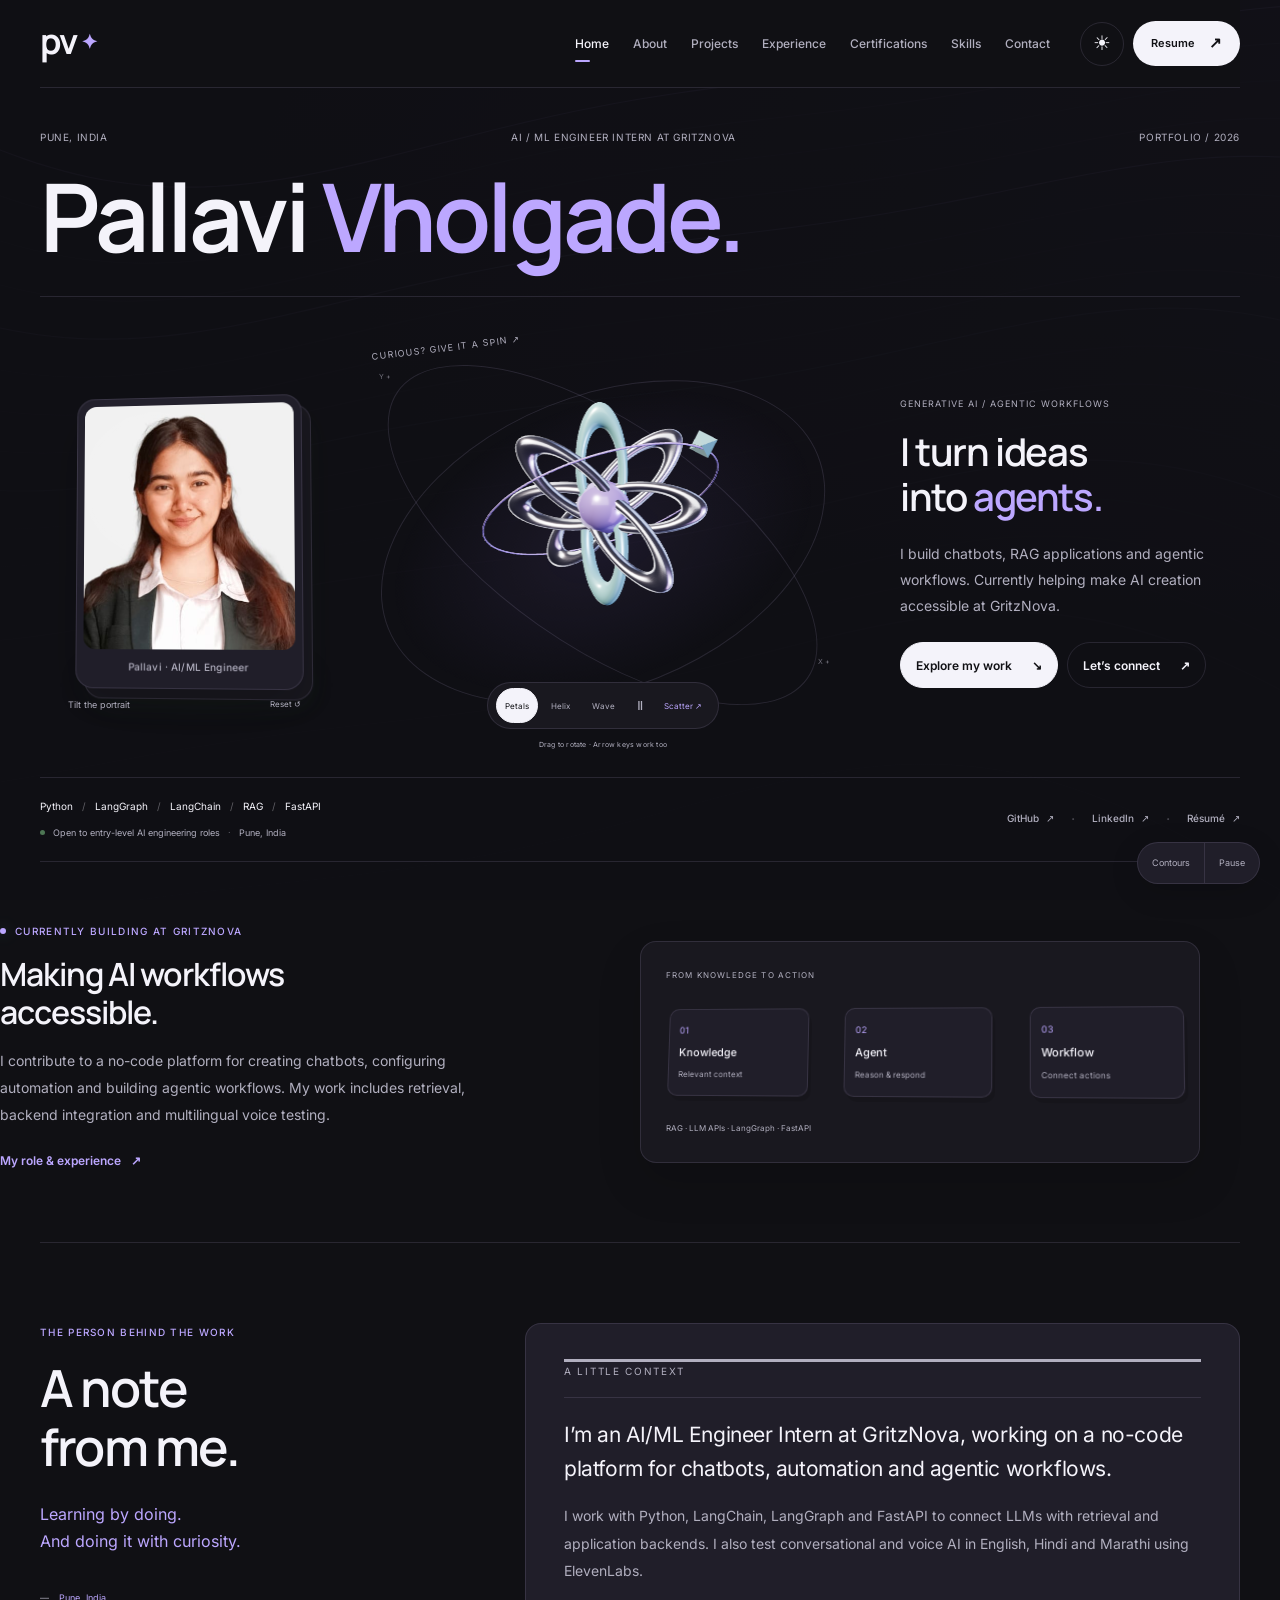
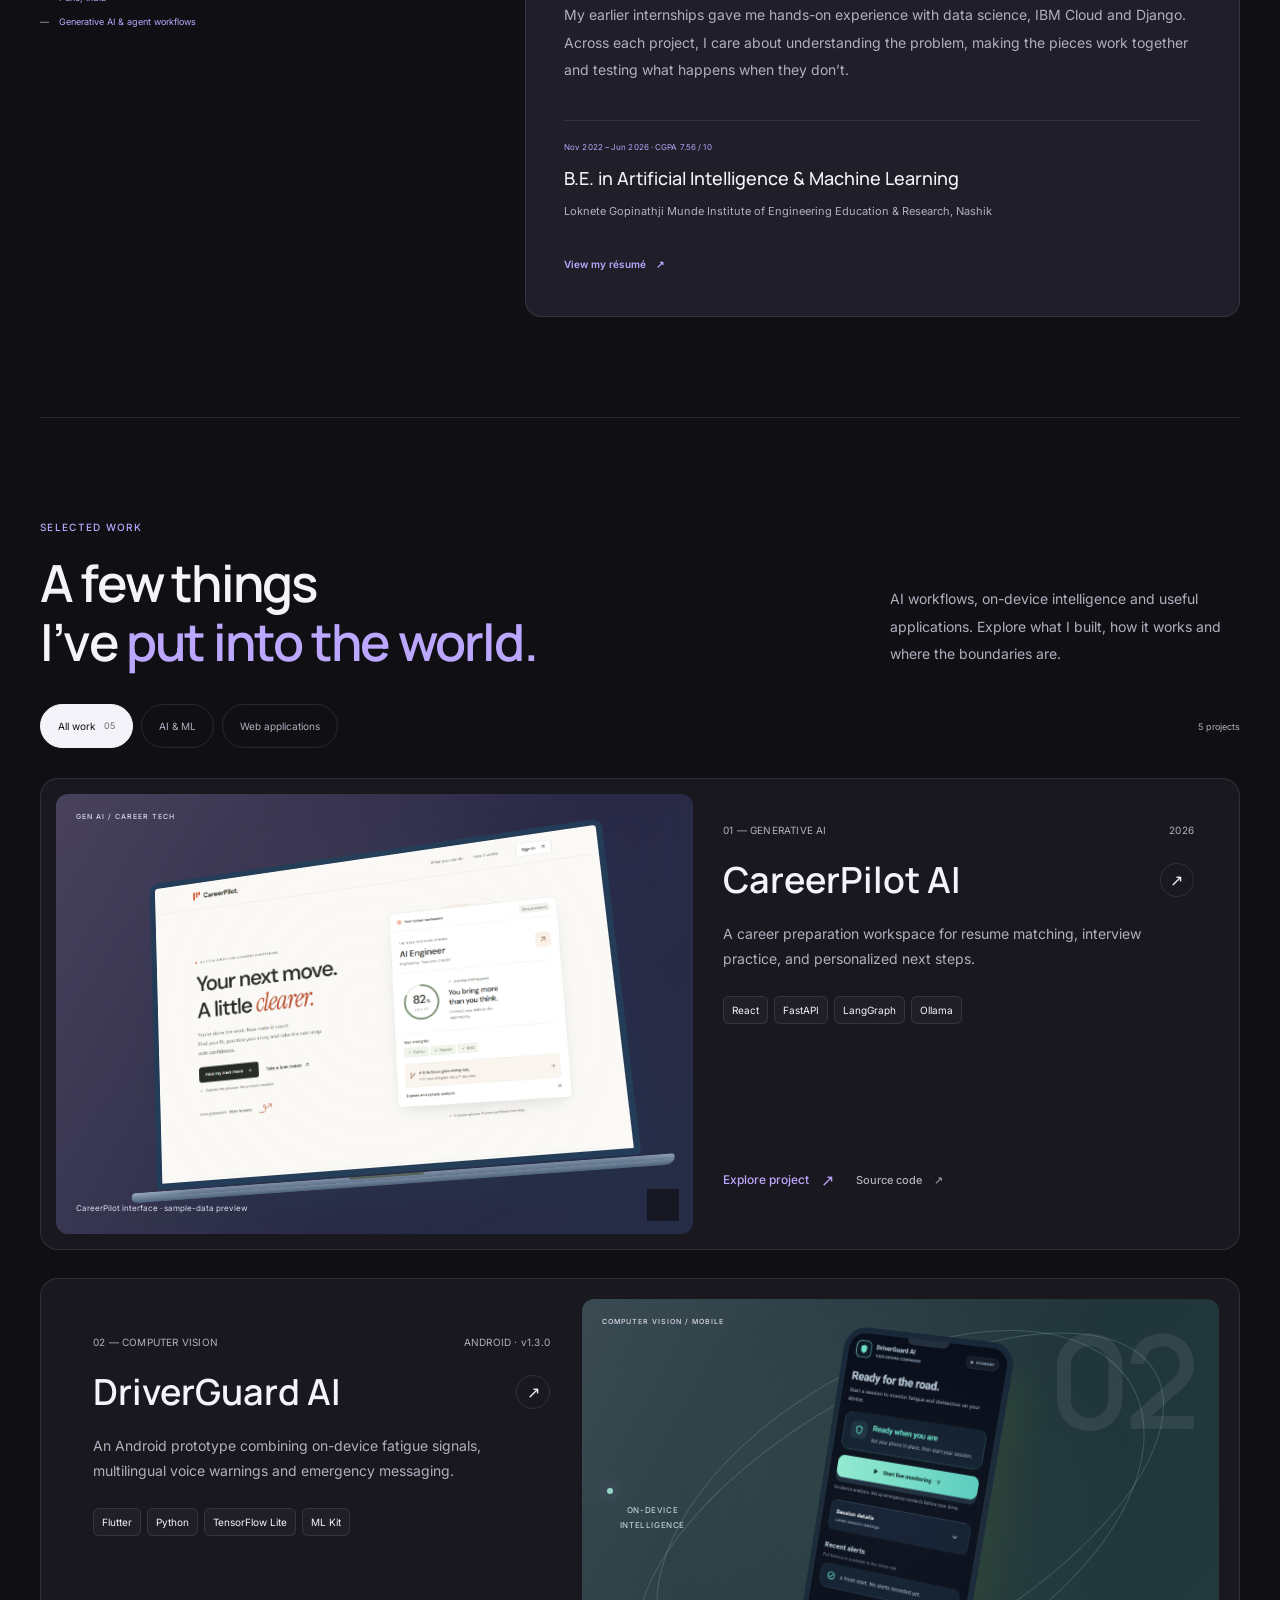
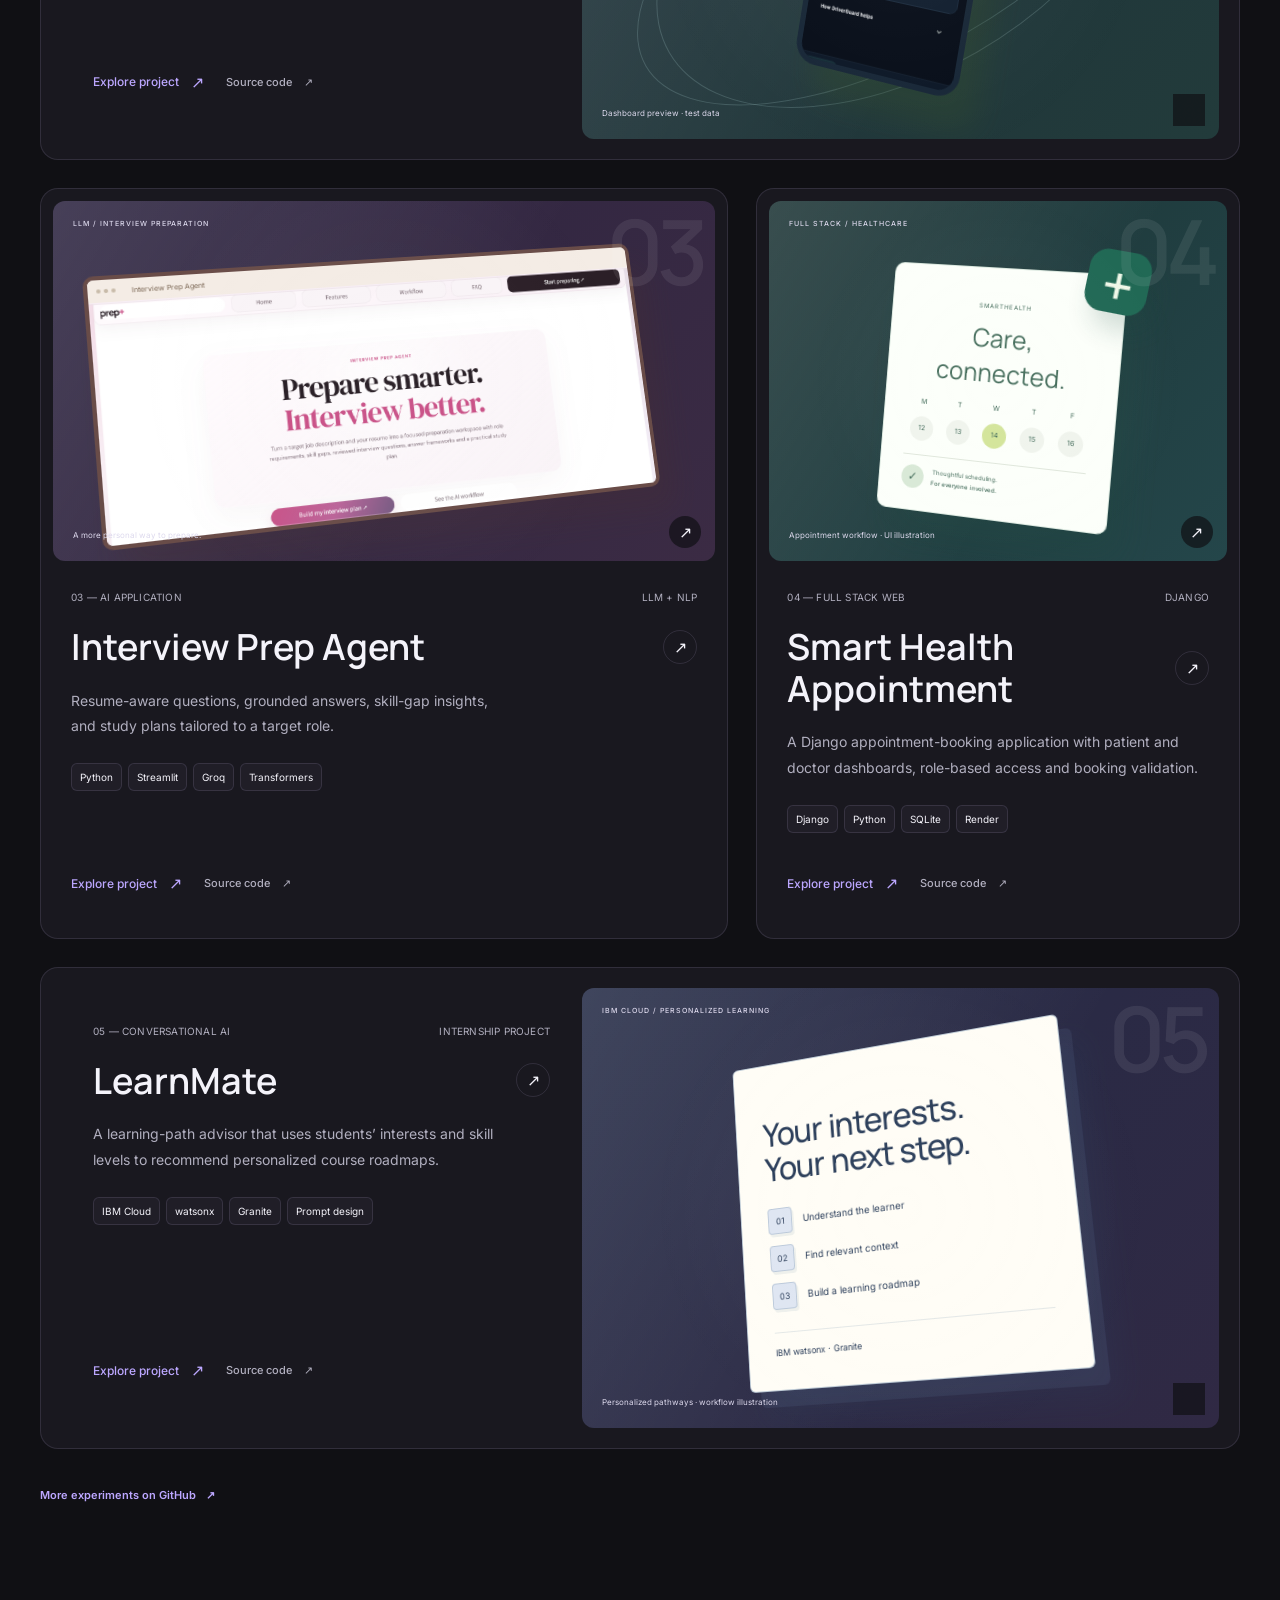
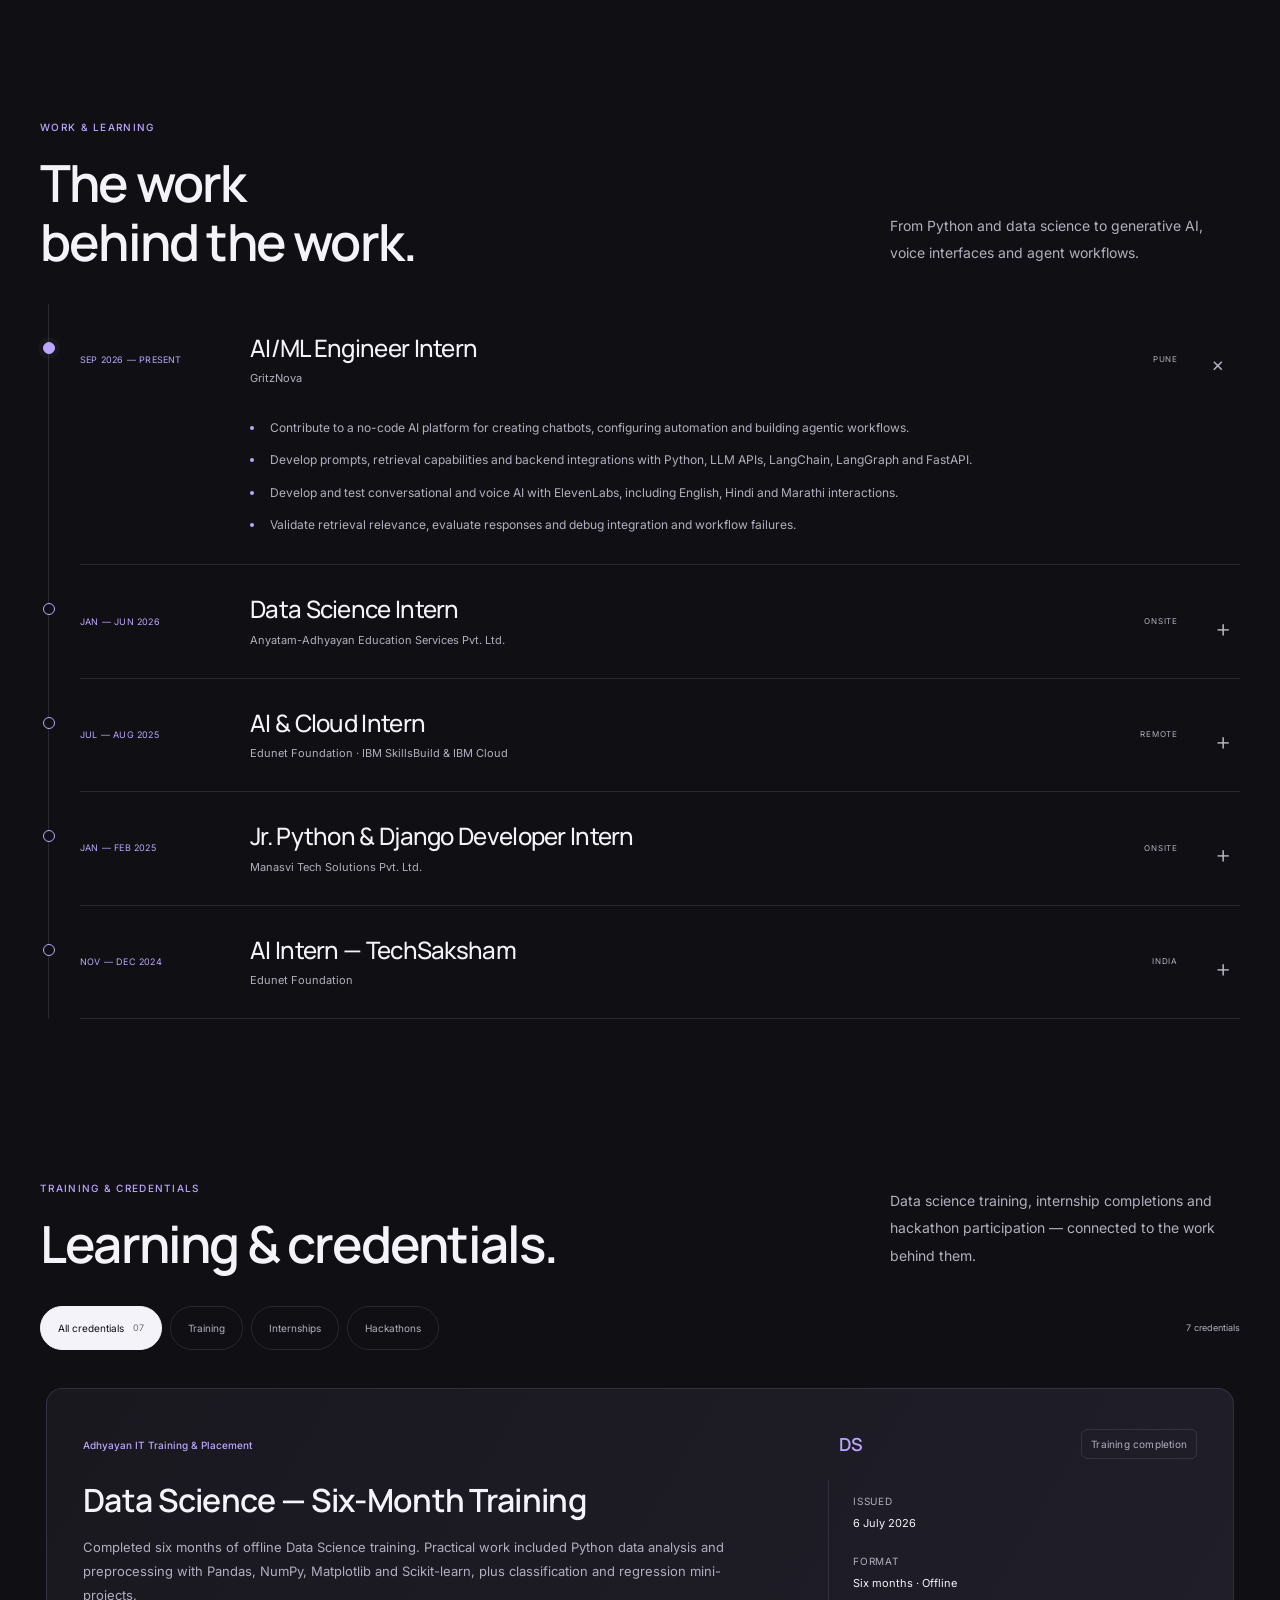
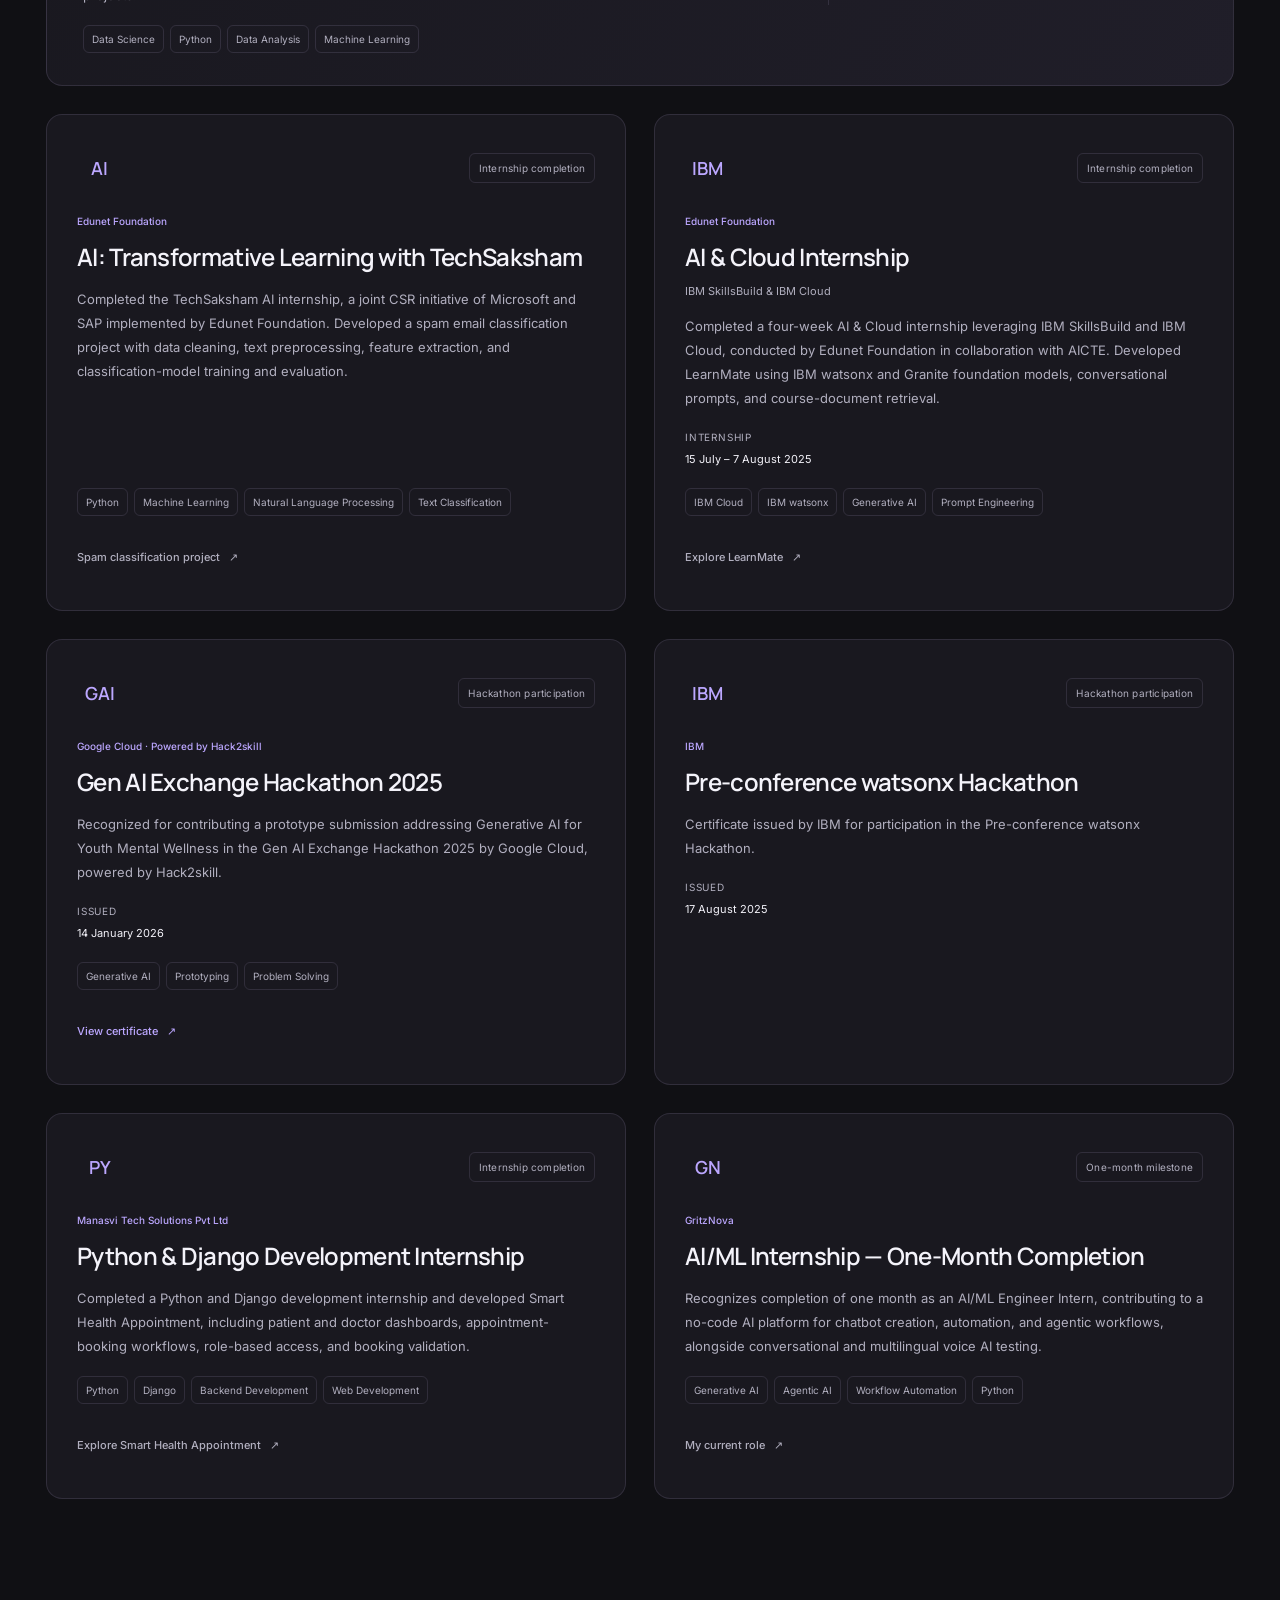
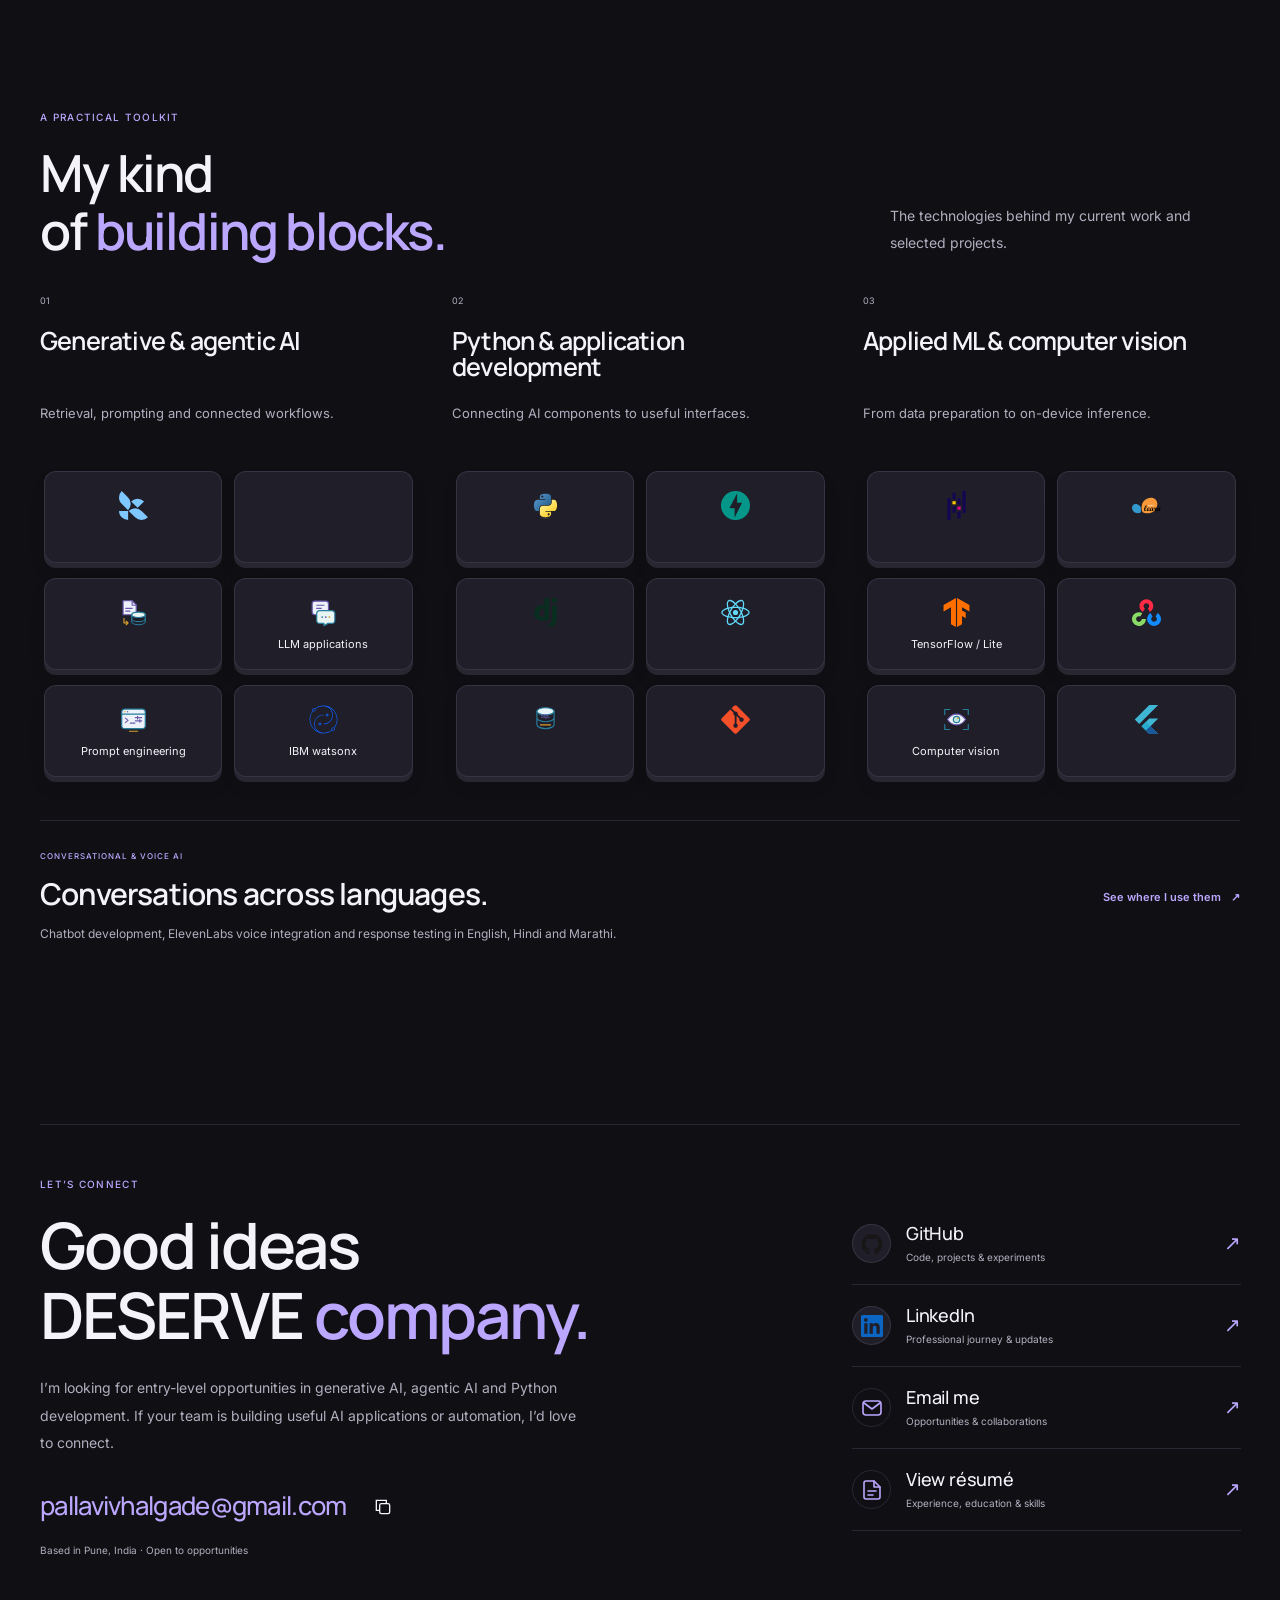
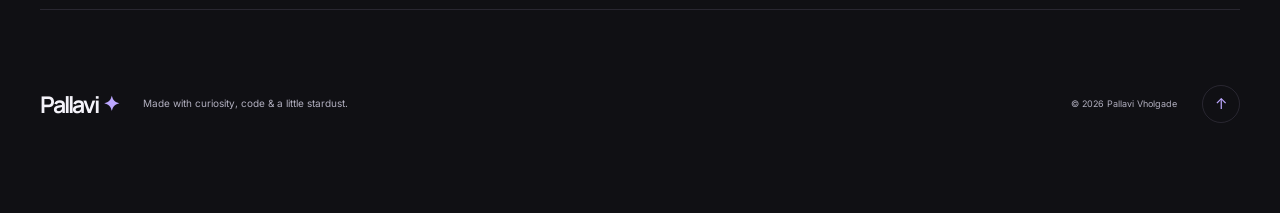
==== commit a14d5624: "Refine portfolio with Manrope typography and charcoal violet theme" ====
--- a/index.html
+++ b/index.html
@@ -1,13 +1,13 @@
 <!doctype html>
-<html lang="en" data-theme="light"><head>
+<html lang="en" data-theme="dark"><head>
 <meta charset="UTF-8"><meta name="viewport" content="width=device-width, initial-scale=1">
-<meta name="theme-color" content="#f3f1e9"><title>Pallavi Vholgade | Generative AI, Agentic AI &amp; Automation</title>
+<meta name="theme-color" content="#101014"><title>Pallavi Vholgade | Generative AI, Agentic AI &amp; Automation</title>
 <meta name="description" content="Pallavi Vholgade, AI/ML Engineer Intern at GritzNova. Explore hands-on work in AI agents, RAG, no-code automation, voice AI and Python applications.">
 <link rel="icon" href="./assets/favicon.svg" type="image/svg+xml">
 
 
 
-<script>try{document.documentElement.dataset.theme=localStorage.getItem('pv-creative-theme')==='dark'?'dark':'light'}catch{}</script>
+<script>try{document.documentElement.dataset.theme=localStorage.getItem('pv-refined-theme')==='light'?'light':'dark'}catch{}</script>
 
 
 
@@ -23,7 +23,7 @@
 <script type="application/ld+json">{"@context": "https://schema.org", "@type": "Person", "name": "Pallavi Vholgade", "url": "https://pallavi-portfolio-preview.vercel.app/", "jobTitle": "AI/ML Engineer Intern", "worksFor": {"@type": "Organization", "name": "GritzNova"}, "sameAs": ["https://github.com/pallavivhalgade", "https://www.linkedin.com/in/pallavi-vholgade-05565b24b/"], "knowsAbout": ["Generative AI", "Agentic AI", "Retrieval-Augmented Generation", "Python", "Workflow Automation"]}</script>
 
 
-<link rel="preload" href="./assets/fonts/bricolage-grotesque.woff2" type="font/woff2" crossorigin="anonymous" as="font"><link rel="preload" href="./assets/fonts/inter.woff2" type="font/woff2" crossorigin="anonymous" as="font"><link rel="stylesheet" href="./project-models.css"><link rel="stylesheet" href="./immersive.css"><link rel="stylesheet" href="./creative.css"></head>
+<link rel="preload" href="./assets/fonts/manrope.woff2" type="font/woff2" crossorigin="anonymous" as="font"><link rel="preload" href="./assets/fonts/inter.woff2" type="font/woff2" crossorigin="anonymous" as="font"><link rel="stylesheet" href="./project-models.css"><link rel="stylesheet" href="./immersive.css"><link rel="stylesheet" href="./creative.css"></head>
 <body><div class="reading-progress" aria-hidden="true"></div>
 <div class="wallpaper-layer" aria-hidden="true"><canvas id="live-wallpaper"></canvas><div class="wallpaper-vignette"></div></div>
 <a class="skip-link" href="#main">Skip to content</a>
@@ -39,7 +39,7 @@
         <span class="portrait-depth" aria-hidden="true"></span>
         <span class="portrait-photo"><img src="./assets/pallavi-profile.jpeg" alt="Pallavi Vholgade" width="413" height="531" fetchpriority="high"></span>
         <span class="portrait-glare" aria-hidden="true"></span>
-        <span class="portrait-chip">the human behind the code</span>
+        <span class="portrait-chip">Pallavi · AI/ML Engineer</span>
         <span class="portrait-mark" aria-hidden="true">✦</span>
       </button>
       <div class="portrait-hint"><span>Tilt the portrait</span><button id="portrait-reset" type="button" aria-label="Reset profile photo rotation">Reset ↺</button></div>
@@ -103,7 +103,7 @@
 <details><summary><span class="exp-date">JAN — FEB 2025</span><span class="exp-role"><strong>Jr. Python &amp; Django Developer Intern</strong><span>Manasvi Tech Solutions Pvt. Ltd.</span></span><span class="exp-mode">ONSITE</span><span class="expand" aria-hidden="true">+</span></summary><div class="exp-description"><ul><li>Developed Smart Health Appointment with Python and Django, including patient and doctor dashboards, appointment booking and validation.</li><li>Implemented authentication and role-based access, and contributed to debugging, testing, documentation and maintenance.</li></ul></div></details>
 <details><summary><span class="exp-date">NOV — DEC 2024</span><span class="exp-role"><strong>AI Intern — TechSaksham</strong><span>Edunet Foundation</span></span><span class="exp-mode">INDIA</span><span class="expand" aria-hidden="true">+</span></summary><div class="exp-description"><ul><li>Worked on a supervised machine learning project for spam email classification, including data cleaning, preprocessing and feature extraction.</li><li>Built and evaluated classification models using Python and standard machine learning libraries.</li></ul></div></details></div></section>
 <section class="section shell certifications-section" id="certifications" aria-labelledby="certifications-title">
-  <div class="section-heading" data-reveal=""><div><p class="eyebrow">Training &amp; credentials</p><h2 id="certifications-title">The paper trail.</h2></div><p>Data science training, internship completions and hackathon participation — connected to the work behind them.</p></div>
+  <div class="section-heading" data-reveal=""><div><p class="eyebrow">Training &amp; credentials</p><h2 id="certifications-title">Learning &amp; credentials.</h2></div><p>Data science training, internship completions and hackathon participation — connected to the work behind them.</p></div>
   <div class="certificate-toolbar"><div class="certificate-filters" role="group" aria-label="Filter certifications"><button type="button" class="active" data-certificate-filter="all" aria-pressed="true">All credentials <span>07</span></button><button type="button" data-certificate-filter="training" aria-pressed="false">Training</button><button type="button" data-certificate-filter="internship" aria-pressed="false">Internships</button><button type="button" data-certificate-filter="hackathon" aria-pressed="false">Hackathons</button></div><span class="certificate-count" role="status" aria-live="polite">7 credentials</span></div>
   <div class="certificate-grid"><article class="certificate-card certificate-card--featured" data-certificate-category="training" aria-labelledby="certificate-data-science" data-depth="2">
   <div class="certificate-top"><span class="certificate-mark" aria-hidden="true">DS</span><span class="certificate-type">Training completion</span></div>
@@ -150,7 +150,7 @@
 </section>
 <section class="section shell technologies-section" id="stack" aria-labelledby="stack-title"><div class="section-heading" data-reveal=""><div><p class="eyebrow">A practical toolkit</p><h2 id="stack-title">My kind<br>of <span>building blocks.</span></h2></div><p>The technologies behind my current work and selected projects.</p></div><div class="skill-groups"><article class="skill-group" data-depth="3"><span class="skill-group-number">01</span><h3>Generative &amp; agentic AI</h3><p>Retrieval, prompting and connected workflows.</p><ul class="skill-grid"><li><a class="tech-card skill-item" href="https://docs.langchain.com/" target="_blank" rel="noopener noreferrer"><span class="tech-card-surface"><img src="./assets/skills/langchain.svg" width="32" height="32" alt="" loading="lazy"><span>LangChain</span><span class="skill-arrow" aria-hidden="true">↗</span></span></a></li><li><a class="tech-card skill-item" href="https://docs.langchain.com/oss/python/langgraph/overview" target="_blank" rel="noopener noreferrer"><span class="tech-card-surface"><img src="./assets/skills/langgraph.svg" width="32" height="32" alt="" loading="lazy"><span>LangGraph</span><span class="skill-arrow" aria-hidden="true">↗</span></span></a></li><li><a class="tech-card skill-item" href="https://docs.langchain.com/oss/python/langchain/rag" target="_blank" rel="noopener noreferrer"><span class="tech-card-surface"><img src="./assets/skills/rag.svg" width="32" height="32" alt="" loading="lazy"><span>RAG</span><span class="skill-arrow" aria-hidden="true">↗</span></span></a></li><li><a class="tech-card skill-item" href="https://huggingface.co/docs/transformers/" target="_blank" rel="noopener noreferrer"><span class="tech-card-surface"><img src="./assets/skills/llms.svg" width="32" height="32" alt="" loading="lazy"><span>LLM applications</span><span class="skill-arrow" aria-hidden="true">↗</span></span></a></li><li><a class="tech-card skill-item" href="https://www.ibm.com/think/topics/prompt-engineering" target="_blank" rel="noopener noreferrer"><span class="tech-card-surface"><img src="./assets/skills/prompt-engineering.svg" width="32" height="32" alt="" loading="lazy"><span>Prompt engineering</span><span class="skill-arrow" aria-hidden="true">↗</span></span></a></li><li><a class="tech-card skill-item" href="https://www.ibm.com/products/watsonx-ai" target="_blank" rel="noopener noreferrer"><span class="tech-card-surface"><img src="./assets/skills/watsonx-ai.svg" width="32" height="32" alt="" loading="lazy"><span>IBM watsonx</span><span class="skill-arrow" aria-hidden="true">↗</span></span></a></li></ul></article><article class="skill-group" data-depth="3"><span class="skill-group-number">02</span><h3>Python &amp; application development</h3><p>Connecting AI components to useful interfaces.</p><ul class="skill-grid"><li><a class="tech-card skill-item" href="https://docs.python.org/3/" target="_blank" rel="noopener noreferrer"><span class="tech-card-surface"><img src="./assets/skills/python.svg" width="32" height="32" alt="" loading="lazy"><span>Python</span><span class="skill-arrow" aria-hidden="true">↗</span></span></a></li><li><a class="tech-card skill-item" href="https://fastapi.tiangolo.com/" target="_blank" rel="noopener noreferrer"><span class="tech-card-surface"><img src="./assets/skills/fastapi.svg" width="32" height="32" alt="" loading="lazy"><span>FastAPI</span><span class="skill-arrow" aria-hidden="true">↗</span></span></a></li><li><a class="tech-card skill-item" href="https://docs.djangoproject.com/" target="_blank" rel="noopener noreferrer"><span class="tech-card-surface"><img src="./assets/skills/django.svg" width="32" height="32" alt="" loading="lazy"><span>Django</span><span class="skill-arrow" aria-hidden="true">↗</span></span></a></li><li><a class="tech-card skill-item" href="https://react.dev/" target="_blank" rel="noopener noreferrer"><span class="tech-card-surface"><img src="./assets/skills/react.svg" width="32" height="32" alt="" loading="lazy"><span>React</span><span class="skill-arrow" aria-hidden="true">↗</span></span></a></li><li><a class="tech-card skill-item" href="https://www.sqlite.org/docs.html" target="_blank" rel="noopener noreferrer"><span class="tech-card-surface"><img src="./assets/skills/sql.svg" width="32" height="32" alt="" loading="lazy"><span>SQL</span><span class="skill-arrow" aria-hidden="true">↗</span></span></a></li><li><a class="tech-card skill-item" href="https://git-scm.com/doc" target="_blank" rel="noopener noreferrer"><span class="tech-card-surface"><img src="./assets/skills/git.svg" width="32" height="32" alt="" loading="lazy"><span>Git</span><span class="skill-arrow" aria-hidden="true">↗</span></span></a></li></ul></article><article class="skill-group" data-depth="3"><span class="skill-group-number">03</span><h3>Applied ML &amp; computer vision</h3><p>From data preparation to on-device inference.</p><ul class="skill-grid"><li><a class="tech-card skill-item" href="https://pandas.pydata.org/docs/" target="_blank" rel="noopener noreferrer"><span class="tech-card-surface"><img src="./assets/skills/pandas.svg" width="32" height="32" alt="" loading="lazy"><span>Pandas</span><span class="skill-arrow" aria-hidden="true">↗</span></span></a></li><li><a class="tech-card skill-item" href="https://scikit-learn.org/stable/" target="_blank" rel="noopener noreferrer"><span class="tech-card-surface"><img src="./assets/skills/scikitlearn.svg" width="32" height="32" alt="" loading="lazy"><span>Scikit-learn</span><span class="skill-arrow" aria-hidden="true">↗</span></span></a></li><li><a class="tech-card skill-item" href="https://www.tensorflow.org/" target="_blank" rel="noopener noreferrer"><span class="tech-card-surface"><img src="./assets/skills/tensorflow.svg" width="32" height="32" alt="" loading="lazy"><span>TensorFlow / Lite</span><span class="skill-arrow" aria-hidden="true">↗</span></span></a></li><li><a class="tech-card skill-item" href="https://docs.opencv.org/" target="_blank" rel="noopener noreferrer"><span class="tech-card-surface"><img src="./assets/skills/opencv.svg" width="32" height="32" alt="" loading="lazy"><span>OpenCV</span><span class="skill-arrow" aria-hidden="true">↗</span></span></a></li><li><a class="tech-card skill-item" href="https://opencv.org/" target="_blank" rel="noopener noreferrer"><span class="tech-card-surface"><img src="./assets/skills/computer-vision.svg" width="32" height="32" alt="" loading="lazy"><span>Computer vision</span><span class="skill-arrow" aria-hidden="true">↗</span></span></a></li><li><a class="tech-card skill-item" href="https://docs.flutter.dev/" target="_blank" rel="noopener noreferrer"><span class="tech-card-surface"><img src="./assets/skills/flutter.svg" width="32" height="32" alt="" loading="lazy"><span>Flutter</span><span class="skill-arrow" aria-hidden="true">↗</span></span></a></li></ul></article></div><div class="voice-strip"><div><span class="eyebrow">CONVERSATIONAL &amp; VOICE AI</span><h3>Conversations across languages.</h3><p>Chatbot development, ElevenLabs voice integration and response testing in English, Hindi and Marathi.</p></div><a class="text-link" href="#experience">See where I use them <span aria-hidden="true">↗</span></a></div></section>
 
-  <section class="section shell contact-section" id="connect" aria-labelledby="contact-title"><div class="contact-panel"><div class="contact-intro"><p class="eyebrow">Let’s connect</p><h2 id="contact-title">GOOD IDEAS<br>DESERVE <span>COMPANY.</span></h2><p>I’m looking for entry-level opportunities in generative AI, agentic AI and Python development. If your team is building useful AI applications or automation, I’d love to connect.</p><div class="email-row"><a href="mailto:pallavivhalgade@gmail.com">pallavivhalgade@gmail.com</a><button id="copy-email" class="icon-button" aria-label="Copy email address" title="Copy email address"><svg width="20" height="20" viewBox="0 0 24 24" fill="none" stroke="currentColor" stroke-width="1.6" aria-hidden="true"><rect x="8" y="8" width="12" height="12" rx="2"></rect><path d="M16 8V4H4v12h4"></path></svg></button></div><p class="contact-location">Based in Pune, India · Open to opportunities</p></div><div class="contact-destinations" aria-label="Connect with Pallavi"><a class="contact-card" href="https://github.com/pallavivhalgade" target="_blank" rel="noopener noreferrer" data-depth="3"><span class="social-symbol"><img src="./assets/skills/github.svg" width="24" height="24" alt="GitHub"></span><span class="contact-card-copy"><strong>GitHub</strong><span>Code, projects &amp; experiments</span></span><span class="contact-arrow" aria-hidden="true">↗</span></a><a class="contact-card" href="https://www.linkedin.com/in/pallavi-vholgade-05565b24b" target="_blank" rel="noopener noreferrer" data-depth="3"><span class="social-symbol"><img src="./assets/linkedin.svg" width="24" height="24" alt="LinkedIn"></span><span class="contact-card-copy"><strong>LinkedIn</strong><span>Professional journey &amp; updates</span></span><span class="contact-arrow" aria-hidden="true">↗</span></a><a class="contact-card" href="mailto:pallavivhalgade@gmail.com" data-depth="3"><span class="social-symbol social-symbol--line"><svg viewBox="0 0 24 24" width="24" height="24" fill="none" stroke="currentColor" stroke-width="1.6" stroke-linecap="round" stroke-linejoin="round" aria-hidden="true"><rect x="3" y="5" width="18" height="14" rx="3"></rect><path d="m4 7 8 6 8-6"></path></svg></span><span class="contact-card-copy"><strong>Email me</strong><span>Opportunities &amp; collaborations</span></span><span class="contact-arrow" aria-hidden="true">↗</span></a><a class="contact-card" href="./assets/Pallavi_Vholgade_BE.pdf" target="_blank" rel="noopener noreferrer" data-depth="3"><span class="social-symbol social-symbol--line"><svg viewBox="0 0 24 24" width="24" height="24" fill="none" stroke="currentColor" stroke-width="1.6" stroke-linecap="round" stroke-linejoin="round" aria-hidden="true"><path d="M14 3H6a2 2 0 0 0-2 2v14a2 2 0 0 0 2 2h12a2 2 0 0 0 2-2V9Z"></path><path d="M14 3v6h6M8 13h8M8 17h5"></path></svg></span><span class="contact-card-copy"><strong>View résumé</strong><span>Experience, education &amp; skills</span></span><span class="contact-arrow" aria-hidden="true">↗</span></a></div></div></section>
+  <section class="section shell contact-section" id="connect" aria-labelledby="contact-title"><div class="contact-panel"><div class="contact-intro"><p class="eyebrow">Let’s connect</p><h2 id="contact-title">Good ideas<br>DESERVE <span>COMPANY.</span></h2><p>I’m looking for entry-level opportunities in generative AI, agentic AI and Python development. If your team is building useful AI applications or automation, I’d love to connect.</p><div class="email-row"><a href="mailto:pallavivhalgade@gmail.com">pallavivhalgade@gmail.com</a><button id="copy-email" class="icon-button" aria-label="Copy email address" title="Copy email address"><svg width="20" height="20" viewBox="0 0 24 24" fill="none" stroke="currentColor" stroke-width="1.6" aria-hidden="true"><rect x="8" y="8" width="12" height="12" rx="2"></rect><path d="M16 8V4H4v12h4"></path></svg></button></div><p class="contact-location">Based in Pune, India · Open to opportunities</p></div><div class="contact-destinations" aria-label="Connect with Pallavi"><a class="contact-card" href="https://github.com/pallavivhalgade" target="_blank" rel="noopener noreferrer" data-depth="3"><span class="social-symbol"><img src="./assets/skills/github.svg" width="24" height="24" alt="GitHub"></span><span class="contact-card-copy"><strong>GitHub</strong><span>Code, projects &amp; experiments</span></span><span class="contact-arrow" aria-hidden="true">↗</span></a><a class="contact-card" href="https://www.linkedin.com/in/pallavi-vholgade-05565b24b" target="_blank" rel="noopener noreferrer" data-depth="3"><span class="social-symbol"><img src="./assets/linkedin.svg" width="24" height="24" alt="LinkedIn"></span><span class="contact-card-copy"><strong>LinkedIn</strong><span>Professional journey &amp; updates</span></span><span class="contact-arrow" aria-hidden="true">↗</span></a><a class="contact-card" href="mailto:pallavivhalgade@gmail.com" data-depth="3"><span class="social-symbol social-symbol--line"><svg viewBox="0 0 24 24" width="24" height="24" fill="none" stroke="currentColor" stroke-width="1.6" stroke-linecap="round" stroke-linejoin="round" aria-hidden="true"><rect x="3" y="5" width="18" height="14" rx="3"></rect><path d="m4 7 8 6 8-6"></path></svg></span><span class="contact-card-copy"><strong>Email me</strong><span>Opportunities &amp; collaborations</span></span><span class="contact-arrow" aria-hidden="true">↗</span></a><a class="contact-card" href="./assets/Pallavi_Vholgade_BE.pdf" target="_blank" rel="noopener noreferrer" data-depth="3"><span class="social-symbol social-symbol--line"><svg viewBox="0 0 24 24" width="24" height="24" fill="none" stroke="currentColor" stroke-width="1.6" stroke-linecap="round" stroke-linejoin="round" aria-hidden="true"><path d="M14 3H6a2 2 0 0 0-2 2v14a2 2 0 0 0 2 2h12a2 2 0 0 0 2-2V9Z"></path><path d="M14 3v6h6M8 13h8M8 17h5"></path></svg></span><span class="contact-card-copy"><strong>View résumé</strong><span>Experience, education &amp; skills</span></span><span class="contact-arrow" aria-hidden="true">↗</span></a></div></div></section>
 </main>
 <footer class="shell"><a class="brand-symbol" href="#home">Pallavi<span>✦</span></a><p>Made with curiosity, code &amp; a little stardust.</p><span>© <span id="year">2026</span> Pallavi Vholgade</span><a class="back-top" href="#home" aria-label="Back to top">↑</a></footer>
 <div class="wallpaper-controls" role="group" aria-label="Live wallpaper controls"><button id="wallpaper-mode" title="Switch live wallpaper">✧ Aurora</button><button id="wallpaper-motion" aria-label="Pause live wallpaper" title="Pause live wallpaper">Ⅱ</button></div>
--- a/creative.css
+++ b/creative.css
@@ -1,16 +1,36 @@
-@font-face{font-family:Caveat;src:url('./assets/fonts/caveat.woff2') format('woff2');font-weight:400 700;font-display:swap}
-:root,:root[data-theme=light]{--bg:#f3f1e9;--ink:#202820;--muted:#5b655c;--line:#344b3529;--accent:#3046bd;--mint:#3046bd;--violet:#8061b3;--panel:#faf8f0;--panel-solid:#fffdf6;--soft:#25492b07;--shadow:0 20px 45px #26392b10;--lime:#d7f779;color-scheme:light}
-:root[data-theme=dark]{--bg:#111619;--ink:#f4f1e8;--muted:#b0b9b5;--line:#dce4da29;--accent:#b2c1ff;--mint:#b2c1ff;--violet:#b19cd5;--panel:#192126;--panel-solid:#202a2e;--soft:#dce4da08;--shadow:0 20px 55px #0003;color-scheme:dark}
+@font-face{font-family:Manrope;src:url('./assets/fonts/manrope.woff2') format('woff2');font-weight:200 800;font-display:swap}
+:root,:root[data-theme=dark]{--bg:#101014;--ink:#f4f3fa;--muted:#b1afbf;--line:#a69cc22b;--accent:#bca7ff;--mint:#bca7ff;--violet:#bca7ff;--panel:#19181f;--panel-solid:#201e29;--soft:#bca7ff0a;--shadow:0 20px 45px #0003;--lime:#bca7ff;--heading:Manrope,Arial,sans-serif;--sans:Inter,Arial,sans-serif;--mono:Inter,Arial,sans-serif;color-scheme:dark}
+:root[data-theme=light]{--bg:#f8f9fc;--ink:#242135;--muted:#626074;--line:#51446e26;--accent:#6941bb;--mint:#6941bb;--violet:#6941bb;--panel:#f0edf7;--panel-solid:#fff;--soft:#6941bb08;--shadow:0 20px 45px #2a174310;color-scheme:light}
 body{background:var(--bg)}.shell{width:min(1280px,calc(100% - 80px))}.wallpaper-layer{opacity:.2}.wallpaper-vignette{background:linear-gradient(180deg,transparent,var(--bg) 75%)}.header{width:min(1280px,calc(100% - 80px));top:0;margin:0 auto;min-height:88px;padding:13px 0;border:0;border-bottom:1px solid var(--line);border-radius:0;background:var(--bg);box-shadow:none;backdrop-filter:none}.brand-symbol{font-size:35px;font-weight:700;letter-spacing:-2px}.brand-symbol>span{font-size:20px;color:var(--accent)}.header nav{gap:24px}.header nav a{font-size:11px}.header nav a.active:after{background:var(--accent)}.resume-nav{border-radius:30px;background:var(--ink);color:var(--bg);padding-inline:18px}.nav-actions .icon-button,.menu-button{border-radius:50%;background:transparent}.reading-progress{background:var(--accent)}
-.hero{display:block;min-height:0;padding:35px 0 0;overflow:visible}.creative-masthead{position:relative;border-bottom:1px solid var(--line);padding:0 0 20px}.creative-byline{display:flex;justify-content:space-between;gap:25px;font:400 9px/1.8 var(--mono);letter-spacing:1px;color:var(--muted);margin-bottom:18px}.creative-masthead h1{display:flex;align-items:baseline;justify-content:space-between;gap:30px;margin:0;font-size:clamp(105px,13vw,185px);line-height:.92;letter-spacing:-12px;text-transform:uppercase;font-weight:700}.creative-masthead .intro-surname{display:block;font-family:Caveat,cursive;font-size:clamp(68px,7.5vw,110px);font-weight:500;letter-spacing:-4px;text-transform:none;color:var(--accent);transform:rotate(-7deg);line-height:1;white-space:nowrap;margin-right:15px}.masthead-note{position:absolute;right:2%;top:25px;font:400 17px/1.05 Caveat,cursive;color:var(--muted);transform:rotate(7deg);display:none}.hero-workbench{display:grid;grid-template-columns:.8fr 1.25fr 1fr;align-items:center;gap:34px;padding:35px 0 25px;min-height:465px}.hero-workbench>.hero-body{min-width:0;max-width:360px;justify-self:end}.hero .hello{font:400 8px/1.8 var(--mono);letter-spacing:1.1px;color:var(--muted);margin:0 0 17px;display:block}.hero-statement{font-size:clamp(32px,3.5vw,49px);font-weight:500;line-height:1.04;letter-spacing:-2px;margin:0 0 22px}.hero-statement>span{font-family:Caveat,cursive;color:var(--accent);font-weight:500;font-size:1.3em;letter-spacing:-1px}.hero .intro{font-size:13px;line-height:1.95;margin-bottom:0;max-width:340px;color:var(--muted)}.hero-actions{gap:9px;margin-top:23px}.hero .button{min-height:46px;padding:11px 15px;font-size:10px;gap:20px;border-radius:28px}.hero .button.primary{background:var(--ink);color:var(--bg);box-shadow:none;border:1px solid var(--ink)}.hero .button.secondary{border:1px solid var(--line);background:transparent}.hero .button:hover{box-shadow:0 8px 20px #26392b15}.hero-footer{display:grid;grid-template-columns:1fr auto;gap:10px 30px;align-items:center;border-block:1px solid var(--line);padding:20px 0}.hero-footer .hero-stack{margin:0;gap:9px;grid-column:1;grid-row:1}.hero-stack>span{border:0;padding:0;background:none;font-size:10px}.hero-stack>span+span:before{content:'/';margin-right:9px;opacity:.35}.hero-footer .availability{grid-column:1;grid-row:2;font-size:9px;margin:0}.hero-footer .hero-socials{grid-column:2;grid-row:1 / span 2;margin:0;gap:17px}.hero-socials a{font-size:10px}.hero-footer .status-dot{background:#4d7654;box-shadow:none}.hero-lab{min-width:0;position:relative;align-self:stretch;display:flex;align-items:center;flex-direction:column;justify-content:center;isolation:isolate}.hero-lab:before{content:'';position:absolute;inset:15% 1% 18%;border:1px solid var(--line);border-radius:50%;transform:rotate(-22deg);z-index:-1}.hero-lab:after{content:'';position:absolute;inset:22% -4% 25%;border:1px solid var(--line);border-radius:50%;transform:rotate(35deg);z-index:-1}.lab-label{position:absolute;left:0;top:8px;font:400 8px/1.8 var(--mono);letter-spacing:1px;color:var(--muted);transform:rotate(-7deg)}.hero-lab .hero-visual{width:100%;border:0;border-radius:0;background:transparent;box-shadow:none;overflow:visible}.hero-lab .visual-top{display:none}.hero-lab .scene{height:350px}.hero-lab .scene-axis{font-size:7px}.hero-lab .axis-x{right:5px;bottom:15px}.hero-lab .axis-y{left:8px;top:40px}.hero-lab .visual-bottom{justify-content:center;border:1px solid var(--line);padding:5px 8px;border-radius:30px;align-self:center;background:var(--panel);gap:4px}.hero-lab .scene-controls button,.hero-lab #scatter{min-height:31px;padding:5px 8px;font-size:8px;border-radius:20px}.hero-lab .scene-controls button.active{background:var(--ink);color:var(--bg);border-color:var(--ink)}.hero-lab #motion{font-size:13px}.hero-lab #scatter{border:0;color:var(--accent)}.hero-lab .drag-hint{font-size:7px;letter-spacing:.2px;padding:10px 5px 0}.hero-lab .scene-fallback{width:145px;height:145px;border-width:22px;box-shadow:inset 8px 8px 18px #0003,0 25px 35px #24352226;animation:sculpture-breathe 9s ease-in-out infinite}.hero-lab .scene-fallback>div{border-color:#9daa75}.hero-lab .scene-fallback>div:nth-child(2){border-color:#9b8ab6}.hero-lab .scene-fallback>div:nth-child(3){border-color:var(--accent)}@keyframes sculpture-breathe{50%{rotate:12deg;translate:0 -9px}}[data-wallpaper-paused=true] .hero-lab .scene-fallback{animation-play-state:paused}
-.hero .portrait-stage{width:240px;max-width:100%;aspect-ratio:.77;justify-self:center;display:flex;align-items:center;justify-content:center;margin:0;perspective:1000px}.portrait-stage:before{display:none}.hero .portrait-card{width:95%;aspect-ratio:413/531;transform:rotateX(var(--portrait-rx,4deg)) rotateY(var(--portrait-ry,-7deg)) rotateZ(-7deg)}.hero .portrait-photo{border-radius:7px;padding:9px 9px 47px;border:1px solid #d0d6c8;background:#fffdf6;box-shadow:0 14px 32px #24382725}.hero .portrait-photo img{border-radius:2px;object-position:center 25%}.hero .portrait-depth{border-radius:7px;background:#e8ebdf;border-color:#b7c4ae;transform:translate3d(9px,10px,-15px);box-shadow:5px 12px 25px #24382720}.hero .portrait-glare{border-radius:7px}.hero .portrait-chip{background:none;backdrop-filter:none;border:0;box-shadow:none;left:6px;right:6px;bottom:4px;min-height:36px;justify-content:center;padding:0;color:#31432f;font:400 19px/1.1 Caveat,cursive;letter-spacing:-.3px;transform:translateZ(18px)}.hero .portrait-mark{right:-19px;top:-12px;font-size:53px;color:#506d32;transform:translateZ(30px) rotate(12deg);text-shadow:2px 3px 0 var(--lime)}.hero .portrait-hint{left:0;right:0;bottom:-22px;font-size:8px;transform:rotate(-4deg)}.hero .portrait-hint button{border:0;background:none;padding:4px 7px;min-height:30px;font-size:8px}.hero .portrait-shadow{bottom:-1%;left:7%;right:0;filter:blur(17px);background:#24382720}.portrait-overline,.portrait-satellite,.portrait-orbit{display:none}
+.hero{display:block;min-height:0;padding:35px 0 0;overflow:visible}.creative-masthead{position:relative;border-bottom:1px solid var(--line);padding:0 0 20px}.creative-byline{display:flex;justify-content:space-between;gap:25px;font:400 9px/1.8 var(--mono);letter-spacing:1px;color:var(--muted);margin-bottom:18px}.creative-masthead h1{display:flex;align-items:baseline;justify-content:space-between;gap:30px;margin:0;font-size:clamp(105px,13vw,185px);line-height:.92;letter-spacing:-12px;text-transform:uppercase;font-weight:700}.creative-masthead .intro-surname{display:block;font-family:var(--heading);font-size:clamp(68px,7.5vw,110px);font-weight:500;letter-spacing:-4px;text-transform:none;color:var(--accent);transform:rotate(-7deg);line-height:1;white-space:nowrap;margin-right:15px}.masthead-note{position:absolute;right:2%;top:25px;font:400 17px/1.05 var(--heading);color:var(--muted);transform:rotate(7deg);display:none}.hero-workbench{display:grid;grid-template-columns:.8fr 1.25fr 1fr;align-items:center;gap:34px;padding:35px 0 25px;min-height:465px}.hero-workbench>.hero-body{min-width:0;max-width:360px;justify-self:end}.hero .hello{font:400 8px/1.8 var(--mono);letter-spacing:1.1px;color:var(--muted);margin:0 0 17px;display:block}.hero-statement{font-size:clamp(32px,3.5vw,49px);font-weight:500;line-height:1.04;letter-spacing:-2px;margin:0 0 22px}.hero-statement>span{font-family:var(--heading);color:var(--accent);font-weight:500;font-size:1.3em;letter-spacing:-1px}.hero .intro{font-size:13px;line-height:1.95;margin-bottom:0;max-width:340px;color:var(--muted)}.hero-actions{gap:9px;margin-top:23px}.hero .button{min-height:46px;padding:11px 15px;font-size:10px;gap:20px;border-radius:28px}.hero .button.primary{background:var(--ink);color:var(--bg);box-shadow:none;border:1px solid var(--ink)}.hero .button.secondary{border:1px solid var(--line);background:transparent}.hero .button:hover{box-shadow:0 8px 20px #26392b15}.hero-footer{display:grid;grid-template-columns:1fr auto;gap:10px 30px;align-items:center;border-block:1px solid var(--line);padding:20px 0}.hero-footer .hero-stack{margin:0;gap:9px;grid-column:1;grid-row:1}.hero-stack>span{border:0;padding:0;background:none;font-size:10px}.hero-stack>span+span:before{content:'/';margin-right:9px;opacity:.35}.hero-footer .availability{grid-column:1;grid-row:2;font-size:9px;margin:0}.hero-footer .hero-socials{grid-column:2;grid-row:1 / span 2;margin:0;gap:17px}.hero-socials a{font-size:10px}.hero-footer .status-dot{background:#4d7654;box-shadow:none}.hero-lab{min-width:0;position:relative;align-self:stretch;display:flex;align-items:center;flex-direction:column;justify-content:center;isolation:isolate}.hero-lab:before{content:'';position:absolute;inset:15% 1% 18%;border:1px solid var(--line);border-radius:50%;transform:rotate(-22deg);z-index:-1}.hero-lab:after{content:'';position:absolute;inset:22% -4% 25%;border:1px solid var(--line);border-radius:50%;transform:rotate(35deg);z-index:-1}.lab-label{position:absolute;left:0;top:8px;font:400 8px/1.8 var(--mono);letter-spacing:1px;color:var(--muted);transform:rotate(-7deg)}.hero-lab .hero-visual{width:100%;border:0;border-radius:0;background:transparent;box-shadow:none;overflow:visible}.hero-lab .visual-top{display:none}.hero-lab .scene{height:350px}.hero-lab .scene-axis{font-size:7px}.hero-lab .axis-x{right:5px;bottom:15px}.hero-lab .axis-y{left:8px;top:40px}.hero-lab .visual-bottom{justify-content:center;border:1px solid var(--line);padding:5px 8px;border-radius:30px;align-self:center;background:var(--panel);gap:4px}.hero-lab .scene-controls button,.hero-lab #scatter{min-height:31px;padding:5px 8px;font-size:8px;border-radius:20px}.hero-lab .scene-controls button.active{background:var(--ink);color:var(--bg);border-color:var(--ink)}.hero-lab #motion{font-size:13px}.hero-lab #scatter{border:0;color:var(--accent)}.hero-lab .drag-hint{font-size:7px;letter-spacing:.2px;padding:10px 5px 0}.hero-lab .scene-fallback{width:145px;height:145px;border-width:22px;box-shadow:inset 8px 8px 18px #0003,0 25px 35px #24352226;animation:sculpture-breathe 9s ease-in-out infinite}.hero-lab .scene-fallback>div{border-color:#9daa75}.hero-lab .scene-fallback>div:nth-child(2){border-color:#9b8ab6}.hero-lab .scene-fallback>div:nth-child(3){border-color:var(--accent)}@keyframes sculpture-breathe{50%{rotate:12deg;translate:0 -9px}}[data-wallpaper-paused=true] .hero-lab .scene-fallback{animation-play-state:paused}
+.hero .portrait-stage{width:240px;max-width:100%;aspect-ratio:.77;justify-self:center;display:flex;align-items:center;justify-content:center;margin:0;perspective:1000px}.portrait-stage:before{display:none}.hero .portrait-card{width:95%;aspect-ratio:413/531;transform:rotateX(var(--portrait-rx,4deg)) rotateY(var(--portrait-ry,-7deg)) rotateZ(-7deg)}.hero .portrait-photo{border-radius:7px;padding:9px 9px 47px;border:1px solid #d0d6c8;background:#fffdf6;box-shadow:0 14px 32px #24382725}.hero .portrait-photo img{border-radius:2px;object-position:center 25%}.hero .portrait-depth{border-radius:7px;background:#e8ebdf;border-color:#b7c4ae;transform:translate3d(9px,10px,-15px);box-shadow:5px 12px 25px #24382720}.hero .portrait-glare{border-radius:7px}.hero .portrait-chip{background:none;backdrop-filter:none;border:0;box-shadow:none;left:6px;right:6px;bottom:4px;min-height:36px;justify-content:center;padding:0;color:#31432f;font:400 19px/1.1 var(--heading);letter-spacing:-.3px;transform:translateZ(18px)}.hero .portrait-mark{right:-19px;top:-12px;font-size:53px;color:#506d32;transform:translateZ(30px) rotate(12deg);text-shadow:2px 3px 0 var(--lime)}.hero .portrait-hint{left:0;right:0;bottom:-22px;font-size:8px;transform:rotate(-4deg)}.hero .portrait-hint button{border:0;background:none;padding:4px 7px;min-height:30px;font-size:8px}.hero .portrait-shadow{bottom:-1%;left:7%;right:0;filter:blur(17px);background:#24382720}.portrait-overline,.portrait-satellite,.portrait-orbit{display:none}
 .current-work{border:0;border-radius:0;box-shadow:none;background:transparent;grid-template-columns:1fr 1fr;gap:80px;padding:60px 0;margin:0}.current-work:before{display:none}.current-work .eyebrow{font-size:8px;letter-spacing:1.3px;margin-bottom:15px}.current-work h2{font-size:34px;letter-spacing:-1.3px;max-width:420px}.current-work-copy>p:not(.eyebrow){font-size:13px;max-width:500px}.workflow-map{background:var(--lime);border:1px solid #b8cc88;border-radius:7px;transform:rotate(3deg);box-shadow:8px 9px 0 #5c71451a;--ink:#263625;--muted:#4e6448;--accent:#3046bd;--line:#3d603534;--soft:#ffffff30;--panel-solid:#f8ffe8;padding:27px 25px}.workflow-caption{color:#4e6448;font-size:8px}.workflow-footnote{color:#4e6448;font-size:8px}.workflow-nodes{transform:rotateY(-7deg) rotateX(5deg);gap:10px}.workflow-nodes>span{background:#f8ffe8;color:#263625;font-size:11px;border-radius:6px;padding:14px 10px;border-color:#83995a55;box-shadow:4px 6px 0 #597a3b2b}.workflow-nodes b{color:#3046bd}.workflow-nodes small{color:#4e6448;font-size:8px}.workflow-nodes i{color:#4e6448}
-.about-section{padding:80px 0 100px;grid-template-columns:.7fr 1.3fr;gap:100px;border-top:1px solid var(--line)}.about-heading h2{font-size:75px;letter-spacing:-3.5px;line-height:.98}.about-note{font:400 29px/1.1 Caveat,cursive;transform:rotate(-4deg);color:var(--accent);margin:25px 0}.about-details{font-size:9px;margin-top:35px}.about-details span:before{content:'—';color:var(--muted)}.about-content{padding:35px 38px 30px;background:var(--panel-solid);border:1px solid var(--line);box-shadow:9px 10px 0 var(--soft);transform:rotate(1deg);gap:20px;position:relative}.about-content:before{content:'A LITTLE CONTEXT';display:block;font:400 8px/1.8 var(--mono);letter-spacing:1.7px;color:var(--muted);padding-bottom:17px;border-bottom:1px dashed var(--line)}.about-copy>.about-lead{font-size:21px;line-height:1.6;font-weight:400}.about-copy>p{font-size:13px;line-height:1.95}.education{background:transparent;padding:19px 0 0;border:0;border-top:1px dashed var(--line);border-radius:0}.education>span{font-size:8px;letter-spacing:.1px}.education strong{font-size:18px}.education p{font-size:11px}.about-content>.text-link{font-size:10px}
-.section-heading h2{font-size:clamp(43px,5vw,67px);line-height:1.02;letter-spacing:-2.7px}.section-heading h2>span{font-family:Caveat,cursive;font-weight:500;font-size:1.08em;letter-spacing:-1px;color:var(--accent)}.section-heading>p{font-size:13px;line-height:1.95;max-width:350px}.section-heading{margin-bottom:33px}.eyebrow{font-size:8px;letter-spacing:1.7px}.filters button,.certificate-filters button{border-radius:25px;padding-inline:17px;font-size:10px;background:none}.project-toolbar,.certificate-toolbar{margin-bottom:30px}.project-count,.certificate-count{font-size:9px}.projects-grid{grid-template-columns:repeat(12,minmax(0,1fr));gap:28px}.project-card{grid-column:span 6;border:0;border-radius:10px;box-shadow:none;background:var(--panel-solid);overflow:visible}.project-card:hover{border-color:transparent;box-shadow:0 18px 35px #24382716}.project-card:first-child{grid-column:1/-1;grid-template-columns:1.2fr 1fr;grid-template-areas:'art copy';padding:15px;background:#3044ad;--ink:#fffdf6;--muted:#d5ddfc;--accent:#d7f779;--line:#dbe3ff40;--soft:#f4f6ff0b;--bg:#3044ad}.project-card:first-child .project-visual{grid-area:art;margin:0}.project-card:first-child .project-story{grid-area:copy;padding:35px 32px}.project-card:nth-child(2){grid-column:1/-1;display:grid;grid-template-columns:.9fr 1.1fr;grid-template-areas:'copy art';padding:20px;background:#d6edaf;--ink:#233a2d;--muted:#49644f;--accent:#254c38;--line:#456b3d40;--soft:#23482708;--bg:#d6edaf}.project-card:nth-child(2) .project-visual{grid-area:art;margin:0}.project-card:nth-child(2) .project-story{grid-area:copy;padding:35px 32px}.project-card:nth-child(3){grid-column:span 7;background:#eaded2;--ink:#46332e;--muted:#725d55;--accent:#773c36;--line:#65443b26;--soft:#633c2a07;--bg:#eaded2}.project-card:nth-child(4){grid-column:span 5;background:#e1e9e3;--ink:#2d473b;--muted:#546d5e;--accent:#275a40;--line:#3d60452c;--soft:#34553b08;--bg:#e1e9e3}.project-card:nth-child(5){grid-column:1/-1;display:grid;grid-template-columns:.9fr 1.1fr;grid-template-areas:'copy art';padding:20px;background:#dbe4f1;--ink:#293c58;--muted:#506582;--accent:#3046bd;--line:#405b812f;--soft:#254b7808;--bg:#dbe4f1}.project-card:nth-child(5) .project-visual{grid-area:art;margin:0}.project-card:nth-child(5) .project-story{grid-area:copy;padding:35px 32px}.project-visual{margin:12px 12px 0;border-radius:5px;position:relative;min-height:360px}.project-card:first-child .project-visual,.project-card:nth-child(2) .project-visual,.project-card:nth-child(5) .project-visual{min-height:440px}.project-art,.project-card:first-child .project-art{min-height:360px;height:100%;border-radius:5px}.project-card:first-child .project-art,.project-card:nth-child(2) .project-art,.project-card:nth-child(5) .project-art{min-height:440px}.project-story,.project-card:first-child .project-story{padding:28px 30px 32px}.project-meta{font-size:8px;letter-spacing:.4px;margin-bottom:20px}.project-title h3,.project-card:first-child h3{font-size:40px;letter-spacing:-1.6px;line-height:1.02}.project-title{margin-bottom:20px;gap:10px}.project-story>p{font-size:13px;line-height:1.95;margin-bottom:24px;max-width:420px}.project-card:nth-child(2) .project-title h3{font-size:48px;max-width:300px}.project-card:nth-child(5) .project-title h3{font-size:47px}.circle-link{border-color:var(--line);color:var(--ink);background:none}.project-actions{padding-top:17px;margin-top:auto}.project-discover{font-size:11px;color:var(--accent)}.project-source{font-size:10px}.tags>span{font-size:9px;background:var(--soft);border-radius:3px;padding:5px 8px}.project-chapter{position:absolute;display:block;right:14px;top:9px;font:600 90px/.9 var(--heading);letter-spacing:-7px;opacity:.08;pointer-events:none;color:#182824;z-index:2}.project-card:first-child .project-chapter{color:#253b6f}.project-card:nth-child(2) .project-chapter{font-size:130px;right:4%;top:5%}.project-art:after{opacity:.4}.career-art{background:#cbd5ec}.laptop{max-width:480px;width:88%}.laptop-screen{border:6px solid #233c57;box-shadow:16px 28px 35px #22345540}.laptop-base{background:linear-gradient(#99aabd,#4d627b)}.driver-art{background:transparent}.driver-orbit{inset:15% 8%;border-color:#668b4d50}.driver-orbit:after{border-color:#668b4d40}.project-card:nth-child(2) .phone{width:179px;height:350px;margin-left:-89.5px;top:35px;transform:rotateY(-20deg) rotateZ(10deg);box-shadow:22px 30px 30px #35532748}.project-card:nth-child(2) .phone img{object-fit:cover}.project-card:nth-child(2) .detection-label{font-size:8px;left:4%;top:43%;width:90px;color:#3e603f}.project-card:nth-child(2) .detection-label i{background:#4b6c3a}.interview-art{background:transparent}.project-card:nth-child(3) .browser-model{width:85%;left:7.5%;top:55px;transform:rotateY(11deg) rotateX(7deg) rotateZ(-5deg);border-color:#694c48;box-shadow:16px 25px 30px #4e302630}.project-card:nth-child(3) .browser-model img{height:230px}.project-card:nth-child(3) .browser-bar{background:#f4ece5}.health-art{background:transparent}.health-model{top:67px}.learnmate-art{background:transparent}.learning-model{width:73%;max-width:350px;scale:1;transform:rotateY(-17deg) rotateX(7deg) rotateZ(-7deg);padding:30px;background:#fffdf6;box-shadow:12px 16px 0 #6f88ab20,20px 28px 28px #2d45642b;border-color:#849dba88;border-radius:6px}.learning-model>strong{font-size:34px}.learning-kicker{font-size:9px;letter-spacing:1.5px}.learning-path{gap:12px;margin:23px 0}.learning-path>span{font-size:10px;gap:12px}.learning-path i{background:#dfe6f2;border-color:#6884a34d;border-radius:4px;width:27px;height:27px;font-size:9px;box-shadow:2px 3px 0 #51719418}.learning-model-note{font-size:9px}.project-art:hover .learning-model{transform:rotateY(-5deg) rotateX(2deg) rotateZ(-2deg) translateY(-5px)}.art-label{font-size:7px;letter-spacing:1px;top:18px;left:20px}.art-caption{left:20px;bottom:20px;font-size:8px}.art-open{border:0;background:#fff6;backdrop-filter:blur(10px);color:inherit;opacity:1;right:14px;bottom:13px}.github-link{margin-top:25px;font-size:11px}
+.about-section{padding:80px 0 100px;grid-template-columns:.7fr 1.3fr;gap:100px;border-top:1px solid var(--line)}.about-heading h2{font-size:75px;letter-spacing:-3.5px;line-height:.98}.about-note{font:400 29px/1.1 var(--heading);transform:rotate(-4deg);color:var(--accent);margin:25px 0}.about-details{font-size:9px;margin-top:35px}.about-details span:before{content:'—';color:var(--muted)}.about-content{padding:35px 38px 30px;background:var(--panel-solid);border:1px solid var(--line);box-shadow:9px 10px 0 var(--soft);transform:rotate(1deg);gap:20px;position:relative}.about-content:before{content:'A LITTLE CONTEXT';display:block;font:400 8px/1.8 var(--mono);letter-spacing:1.7px;color:var(--muted);padding-bottom:17px;border-bottom:1px dashed var(--line)}.about-copy>.about-lead{font-size:21px;line-height:1.6;font-weight:400}.about-copy>p{font-size:13px;line-height:1.95}.education{background:transparent;padding:19px 0 0;border:0;border-top:1px dashed var(--line);border-radius:0}.education>span{font-size:8px;letter-spacing:.1px}.education strong{font-size:18px}.education p{font-size:11px}.about-content>.text-link{font-size:10px}
+.section-heading h2{font-size:clamp(43px,5vw,67px);line-height:1.02;letter-spacing:-2.7px}.section-heading h2>span{font-family:var(--heading);font-weight:500;font-size:1.08em;letter-spacing:-1px;color:var(--accent)}.section-heading>p{font-size:13px;line-height:1.95;max-width:350px}.section-heading{margin-bottom:33px}.eyebrow{font-size:8px;letter-spacing:1.7px}.filters button,.certificate-filters button{border-radius:25px;padding-inline:17px;font-size:10px;background:none}.project-toolbar,.certificate-toolbar{margin-bottom:30px}.project-count,.certificate-count{font-size:9px}.projects-grid{grid-template-columns:repeat(12,minmax(0,1fr));gap:28px}.project-card{grid-column:span 6;border:0;border-radius:10px;box-shadow:none;background:var(--panel-solid);overflow:visible}.project-card:hover{border-color:transparent;box-shadow:0 18px 35px #24382716}.project-card:first-child{grid-column:1/-1;grid-template-columns:1.2fr 1fr;grid-template-areas:'art copy';padding:15px;background:#3044ad;--ink:#fffdf6;--muted:#d5ddfc;--accent:#d7f779;--line:#dbe3ff40;--soft:#f4f6ff0b;--bg:#3044ad}.project-card:first-child .project-visual{grid-area:art;margin:0}.project-card:first-child .project-story{grid-area:copy;padding:35px 32px}.project-card:nth-child(2){grid-column:1/-1;display:grid;grid-template-columns:.9fr 1.1fr;grid-template-areas:'copy art';padding:20px;background:#d6edaf;--ink:#233a2d;--muted:#49644f;--accent:#254c38;--line:#456b3d40;--soft:#23482708;--bg:#d6edaf}.project-card:nth-child(2) .project-visual{grid-area:art;margin:0}.project-card:nth-child(2) .project-story{grid-area:copy;padding:35px 32px}.project-card:nth-child(3){grid-column:span 7;background:#eaded2;--ink:#46332e;--muted:#725d55;--accent:#773c36;--line:#65443b26;--soft:#633c2a07;--bg:#eaded2}.project-card:nth-child(4){grid-column:span 5;background:#e1e9e3;--ink:#2d473b;--muted:#546d5e;--accent:#275a40;--line:#3d60452c;--soft:#34553b08;--bg:#e1e9e3}.project-card:nth-child(5){grid-column:1/-1;display:grid;grid-template-columns:.9fr 1.1fr;grid-template-areas:'copy art';padding:20px;background:#dbe4f1;--ink:#293c58;--muted:#506582;--accent:#3046bd;--line:#405b812f;--soft:#254b7808;--bg:#dbe4f1}.project-card:nth-child(5) .project-visual{grid-area:art;margin:0}.project-card:nth-child(5) .project-story{grid-area:copy;padding:35px 32px}.project-visual{margin:12px 12px 0;border-radius:5px;position:relative;min-height:360px}.project-card:first-child .project-visual,.project-card:nth-child(2) .project-visual,.project-card:nth-child(5) .project-visual{min-height:440px}.project-art,.project-card:first-child .project-art{min-height:360px;height:100%;border-radius:5px}.project-card:first-child .project-art,.project-card:nth-child(2) .project-art,.project-card:nth-child(5) .project-art{min-height:440px}.project-story,.project-card:first-child .project-story{padding:28px 30px 32px}.project-meta{font-size:8px;letter-spacing:.4px;margin-bottom:20px}.project-title h3,.project-card:first-child h3{font-size:40px;letter-spacing:-1.6px;line-height:1.02}.project-title{margin-bottom:20px;gap:10px}.project-story>p{font-size:13px;line-height:1.95;margin-bottom:24px;max-width:420px}.project-card:nth-child(2) .project-title h3{font-size:48px;max-width:300px}.project-card:nth-child(5) .project-title h3{font-size:47px}.circle-link{border-color:var(--line);color:var(--ink);background:none}.project-actions{padding-top:17px;margin-top:auto}.project-discover{font-size:11px;color:var(--accent)}.project-source{font-size:10px}.tags>span{font-size:9px;background:var(--soft);border-radius:3px;padding:5px 8px}.project-chapter{position:absolute;display:block;right:14px;top:9px;font:600 90px/.9 var(--heading);letter-spacing:-7px;opacity:.08;pointer-events:none;color:#182824;z-index:2}.project-card:first-child .project-chapter{color:#253b6f}.project-card:nth-child(2) .project-chapter{font-size:130px;right:4%;top:5%}.project-art:after{opacity:.4}.career-art{background:#cbd5ec}.laptop{max-width:480px;width:88%}.laptop-screen{border:6px solid #233c57;box-shadow:16px 28px 35px #22345540}.laptop-base{background:linear-gradient(#99aabd,#4d627b)}.driver-art{background:transparent}.driver-orbit{inset:15% 8%;border-color:#668b4d50}.driver-orbit:after{border-color:#668b4d40}.project-card:nth-child(2) .phone{width:179px;height:350px;margin-left:-89.5px;top:35px;transform:rotateY(-20deg) rotateZ(10deg);box-shadow:22px 30px 30px #35532748}.project-card:nth-child(2) .phone img{object-fit:cover}.project-card:nth-child(2) .detection-label{font-size:8px;left:4%;top:43%;width:90px;color:#3e603f}.project-card:nth-child(2) .detection-label i{background:#4b6c3a}.interview-art{background:transparent}.project-card:nth-child(3) .browser-model{width:85%;left:7.5%;top:55px;transform:rotateY(11deg) rotateX(7deg) rotateZ(-5deg);border-color:#694c48;box-shadow:16px 25px 30px #4e302630}.project-card:nth-child(3) .browser-model img{height:230px}.project-card:nth-child(3) .browser-bar{background:#f4ece5}.health-art{background:transparent}.health-model{top:67px}.learnmate-art{background:transparent}.learning-model{width:73%;max-width:350px;scale:1;transform:rotateY(-17deg) rotateX(7deg) rotateZ(-7deg);padding:30px;background:#fffdf6;box-shadow:12px 16px 0 #6f88ab20,20px 28px 28px #2d45642b;border-color:#849dba88;border-radius:6px}.learning-model>strong{font-size:34px}.learning-kicker{font-size:9px;letter-spacing:1.5px}.learning-path{gap:12px;margin:23px 0}.learning-path>span{font-size:10px;gap:12px}.learning-path i{background:#dfe6f2;border-color:#6884a34d;border-radius:4px;width:27px;height:27px;font-size:9px;box-shadow:2px 3px 0 #51719418}.learning-model-note{font-size:9px}.project-art:hover .learning-model{transform:rotateY(-5deg) rotateX(2deg) rotateZ(-2deg) translateY(-5px)}.art-label{font-size:7px;letter-spacing:1px;top:18px;left:20px}.art-caption{left:20px;bottom:20px;font-size:8px}.art-open{border:0;background:#fff6;backdrop-filter:blur(10px);color:inherit;opacity:1;right:14px;bottom:13px}.github-link{margin-top:25px;font-size:11px}
 .experience-section{border:0}.timeline{position:relative;padding-left:31px;gap:0;border-left:1px solid var(--line);margin-left:8px}.timeline details,.timeline details[open]{position:relative;border:0;border-radius:0;border-bottom:1px solid var(--line);background:transparent;overflow:visible}.timeline details:before{content:'';position:absolute;left:-37px;top:38px;width:10px;height:10px;border-radius:50%;background:var(--bg);border:1px solid var(--accent)}.timeline details:first-child:before{background:var(--accent);box-shadow:0 0 0 5px var(--soft)}.timeline summary{padding:27px 0;grid-template-columns:140px minmax(0,1fr) 70px 32px;gap:30px;min-height:105px}.exp-role strong{font-size:24px;letter-spacing:-.7px}.exp-role>span{font-size:11px}.exp-date{font-size:9px}.exp-mode{font-size:8px}.expand{border-radius:0;border:0;font-size:25px;font-weight:300;color:var(--muted)}.exp-description{padding:0 45px 28px 170px}.exp-description li{font-size:12px;line-height:1.95}
 .certifications-section{border:0;padding-top:60px}.certificate-grid{gap:28px;padding:8px 6px}.certificate-card{--ink:#27332a;--muted:#5a685c;--accent:#3046bd;--line:#52684930;--soft:#425d3707;--bg:#fffdf4;background:#fffdf4;border:1px solid #d6dcc9;border-radius:3px;box-shadow:6px 8px 0 #273d2610;padding:30px;rotate:var(--ticket-angle,-1deg);transition:transform .22s,rotate .22s,box-shadow .22s;position:relative}.certificate-card:nth-child(even){--ticket-angle:1deg}.certificate-card:nth-child(3n){--ticket-angle:-.5deg}.certificate-card:hover{rotate:0deg;box-shadow:9px 14px 0 #273d2610}.certificate-card:after{content:'';position:absolute;left:0;right:0;top:88px;border-top:1px dashed #52684935;pointer-events:none}.certificate-top{margin-bottom:28px}.certificate-mark{background:none;border:0;border-radius:0;font:600 18px/1 var(--heading);color:#3046bd}.certificate-type{border:1px solid #52684935;border-radius:2px;padding:5px 9px;font:400 8px/1.8 var(--mono);letter-spacing:.2px;color:#5a685c}.certificate-issuer{font-size:9px;color:#3046bd;margin-bottom:12px}.certificate-card h3{font-size:25px;line-height:1.15;letter-spacing:-.8px;color:#27332a}.certificate-description{font-size:12px;line-height:1.95;color:#5a685c}.certificate-actions .certificate-project{color:#5a685c}.certificate-link{color:#3046bd}.certificate-skills>span{background:none;border-color:#52684930;color:#5a685c;border-radius:2px;font-size:8px}.certificate-metadata{color:#27332a}.certificate-meta-label{color:#5a685c}.certificate-card--featured{display:grid;background:#edf1df;--bg:#edf1df;padding:32px 36px;border-color:#c7d1b2;--ticket-angle:.5deg}.certificate-card--featured:after{top:auto;bottom:62px}.certificate-card--featured h3{font-size:38px}.certificate-card--featured .certificate-metadata{border-left:1px dashed #52684940}.certificate-card--featured .certificate-top{margin-bottom:14px}.certificate-card--featured .certificate-description{font-size:13px}
 .technologies-section{border:0}.skill-groups{gap:35px}.skill-group{padding:0;border:0;border-radius:0;background:transparent;box-shadow:none}.skill-group:before{display:none}.skill-group-number{font-size:9px;margin-bottom:19px;color:var(--muted)}.skill-group h3{font-size:27px;line-height:1.05;min-height:58px;margin-bottom:15px}.skill-group>p{font-size:12px;line-height:1.9;min-height:47px;margin-bottom:23px}.skill-grid{grid-template-columns:repeat(2,minmax(0,1fr));gap:15px 12px;padding:0 4px 8px}.tech-card{border-radius:8px}.tech-card-surface{min-height:92px;padding:15px 9px 12px;flex-direction:column;align-items:center;justify-content:center;gap:9px;border:1px solid var(--line);border-radius:9px;background:var(--panel-solid);box-shadow:0 6px 0 var(--line),0 12px 18px #2438270a;transform-style:preserve-3d}.tech-card-surface>img{width:29px;height:29px;padding:0;border-radius:0;background:none;box-sizing:border-box;filter:none}.tech-card-surface>img[src$="/langgraph.svg"]{background:#f0f5f2;padding:3px;border-radius:5px}.tech-card-surface>span{font:400 9px/1.6 var(--mono);text-align:center}.tech-card-surface>.skill-arrow{display:none}.tech-card:hover .tech-card-surface{border-color:var(--accent);box-shadow:0 6px 0 var(--accent),0 15px 20px #24382710}.voice-strip{border:0;border-top:1px solid var(--line);border-radius:0;background:transparent;padding:28px 0;margin-top:35px;gap:35px}.voice-strip h3{font-size:30px;letter-spacing:-.8px}.voice-strip .eyebrow{font-size:8px}.voice-strip p{font-size:12px}
-.contact-section{padding:50px 0 75px}.contact-panel{padding:50px 0;border:0;border-block:1px solid var(--line);border-radius:0;background:transparent;box-shadow:none;grid-template-columns:1.3fr .7fr;gap:90px}.contact-intro h2{font-size:clamp(46px,5.4vw,75px);letter-spacing:-3.1px;line-height:.99;font-weight:600;max-width:700px}.contact-intro h2>span{font-family:Caveat,cursive;font-size:1.15em;font-weight:500;letter-spacing:-1px;text-transform:lowercase;color:var(--accent)}.contact-intro>p:not(.eyebrow){font-size:13px;max-width:540px}.email-row{margin-top:28px;gap:17px}.email-row>a{font-family:var(--heading);font-weight:500;font-size:clamp(17px,2vw,28px);letter-spacing:-.7px}.email-row .icon-button{border:0;background:none;border-radius:50%;width:38px;height:38px}.contact-card{border:0;border-bottom:1px solid var(--line);border-radius:0;background:none;padding:18px 0;gap:15px;min-height:80px}.contact-destinations{gap:0}.social-symbol{border:1px solid var(--line);background:var(--panel-solid);border-radius:50%;width:39px;height:39px}.social-symbol--line{background:transparent}.contact-card-copy strong{font-size:18px}.contact-card-copy>span{font-size:9px}.contact-arrow{font-size:20px;color:var(--accent)}.contact-card:hover{border-color:var(--accent)}footer{padding-block:0 90px;border:0}.wallpaper-controls{border-radius:25px;background:var(--panel-solid)}dialog{border-radius:5px}.dialog-inner h2{font-size:42px}.dialog-inner{padding:48px 35px 32px}.dialog-close{border:0;border-radius:50%;background:none}.hero-scroll,.playground-section{display:none}
+.contact-section{padding:50px 0 75px}.contact-panel{padding:50px 0;border:0;border-block:1px solid var(--line);border-radius:0;background:transparent;box-shadow:none;grid-template-columns:1.3fr .7fr;gap:90px}.contact-intro h2{font-size:clamp(46px,5.4vw,75px);letter-spacing:-3.1px;line-height:.99;font-weight:600;max-width:700px}.contact-intro h2>span{font-family:var(--heading);font-size:1.15em;font-weight:500;letter-spacing:-1px;text-transform:lowercase;color:var(--accent)}.contact-intro>p:not(.eyebrow){font-size:13px;max-width:540px}.email-row{margin-top:28px;gap:17px}.email-row>a{font-family:var(--heading);font-weight:500;font-size:clamp(17px,2vw,28px);letter-spacing:-.7px}.email-row .icon-button{border:0;background:none;border-radius:50%;width:38px;height:38px}.contact-card{border:0;border-bottom:1px solid var(--line);border-radius:0;background:none;padding:18px 0;gap:15px;min-height:80px}.contact-destinations{gap:0}.social-symbol{border:1px solid var(--line);background:var(--panel-solid);border-radius:50%;width:39px;height:39px}.social-symbol--line{background:transparent}.contact-card-copy strong{font-size:18px}.contact-card-copy>span{font-size:9px}.contact-arrow{font-size:20px;color:var(--accent)}.contact-card:hover{border-color:var(--accent)}footer{padding-block:0 90px;border:0}.wallpaper-controls{border-radius:25px;background:var(--panel-solid)}dialog{border-radius:5px}.dialog-inner h2{font-size:42px}.dialog-inner{padding:48px 35px 32px}.dialog-close{border:0;border-radius:50%;background:none}.hero-scroll,.playground-section{display:none}
+
+/* Refined typography and surfaces: Manrope headings, Inter reading text. */
+.creative-masthead{padding:5px 0 28px}.creative-byline{font-size:10px;letter-spacing:.6px}
+.creative-masthead h1{display:block;font-size:clamp(58px,7.4vw,104px);line-height:1.1;letter-spacing:-4px;text-transform:none;font-weight:650}
+.creative-masthead .intro-surname{display:inline;font-family:var(--heading);font-size:inherit;line-height:inherit;letter-spacing:inherit;font-weight:inherit;transform:none;white-space:normal;margin:0;color:var(--accent)}
+.hero-statement{font-family:var(--heading);font-size:clamp(30px,3vw,42px);line-height:1.18;letter-spacing:-1.4px;font-weight:600}.hero-statement>span{font-family:var(--heading);font-size:inherit;font-weight:inherit;letter-spacing:inherit}
+.hero .hello,.lab-label{font-size:9px;letter-spacing:1px}.hero .intro{font-size:14px;line-height:1.85}.hero .button{font-size:12px;letter-spacing:0}.header nav a{font-size:12px}
+.hero .portrait-card{transform:rotateX(var(--portrait-rx,4deg)) rotateY(var(--portrait-ry,-7deg)) rotateZ(0deg)}
+.hero .portrait-photo{background:var(--panel-solid);border-color:var(--line);border-radius:18px;padding:7px 7px 38px;box-shadow:0 22px 50px #0003}.hero .portrait-photo img{border-radius:12px}.hero .portrait-depth{border-radius:18px;background:var(--panel);border-color:var(--line)}.hero .portrait-glare{border-radius:18px}.hero .portrait-chip{font:500 10px/1.4 var(--sans);letter-spacing:.15px;color:var(--muted)}.hero .portrait-mark{display:none}.hero .portrait-hint{transform:none;font-size:9px}
+.hero-lab:before{content:'';position:absolute;inset:15% 0;border-radius:50%;background:radial-gradient(ellipse,#a07bff18,transparent 68%);pointer-events:none}.hero-lab .scene-fallback>div{border-color:var(--accent)}
+.current-work .eyebrow{font-size:10px}.current-work h2{font-size:32px;line-height:1.2;letter-spacing:-1px}.current-work-copy>p:not(.eyebrow){font-size:14px}
+.workflow-map{--ink:inherit;--muted:inherit;--accent:inherit;--line:inherit;--soft:inherit;--panel-solid:inherit;background:var(--panel);border:1px solid var(--line);border-radius:16px;transform:none;box-shadow:0 20px 45px #0002}.workflow-caption,.workflow-footnote,.workflow-nodes small,.workflow-nodes i{color:var(--muted)}.workflow-nodes>span{background:var(--panel-solid);color:var(--ink);border-color:var(--line);border-radius:10px;box-shadow:3px 5px 0 #0002}.workflow-nodes b{color:var(--accent)}
+.about-heading h2,.section-heading h2{font-size:clamp(34px,4vw,52px);font-weight:600;line-height:1.15;letter-spacing:-1.8px}.section-heading h2>span{font-family:var(--heading);font-size:inherit;font-weight:inherit;letter-spacing:inherit}.about-note{font:400 16px/1.7 var(--sans);transform:none;max-width:290px}.about-content{border-radius:16px;transform:none;box-shadow:none}.about-content:before,.education{border-top-style:solid;border-bottom-style:solid}.about-content:before{font-size:10px}.about-copy>.about-lead{font-size:21px}.about-copy>p,.section-heading>p{font-size:14px}
+.project-card,.project-card:first-child,.project-card:nth-child(2),.project-card:nth-child(3),.project-card:nth-child(4),.project-card:nth-child(5){--ink:inherit;--muted:inherit;--accent:inherit;--line:inherit;--soft:inherit;--bg:inherit;background:var(--panel);border:1px solid var(--line);border-radius:18px;box-shadow:none}.project-card:hover{border-color:var(--accent);box-shadow:0 18px 40px #0002}
+.project-card .project-visual{border-radius:12px;overflow:hidden}.project-card .project-title h3,.project-card:first-child h3,.project-card:nth-child(2) .project-title h3,.project-card:nth-child(5) .project-title h3{font-size:36px;line-height:1.15;letter-spacing:-1.2px}.project-story>p{font-size:14px;line-height:1.85}.project-meta{font-size:10px;letter-spacing:.2px}.project-discover{font-size:12px}.project-source{font-size:11px}.tags>span{border-color:var(--line);font-size:10px;border-radius:6px}
+.career-art{background:linear-gradient(135deg,#2e2645,#252c46)}.driver-art{background:linear-gradient(135deg,#1e3039,#223b3b)}.interview-art{background:linear-gradient(135deg,#2c2440,#3b2b44)}.health-art{background:linear-gradient(135deg,#1c3435,#24464a)}.learnmate-art{background:linear-gradient(135deg,#242b46,#302944)}
+.project-card .art-label,.project-card .art-caption{color:#ddd9ed}.project-card .art-open{background:#101014b3;color:#f4f3fa}.project-card .project-chapter{color:#fff;opacity:.08}.project-card:nth-child(2) .detection-label{color:#d0e5e2}.project-card:nth-child(2) .detection-label i{background:#96d6c9}.driver-orbit,.driver-orbit:after{border-color:#b3d9dd33}.learning-model{color:#293c58}.learning-model>strong{font-family:var(--heading)}.learning-model .learning-path{color:#293c58}
+.certificate-card,.certificate-card--featured{--ink:inherit;--muted:inherit;--accent:inherit;--line:inherit;--soft:inherit;--bg:inherit;background:var(--panel);border:1px solid var(--line);border-radius:16px;rotate:0deg;--ticket-angle:0deg;box-shadow:none}.certificate-card:hover{box-shadow:0 16px 35px #0002;border-color:var(--accent)}.certificate-card:after{display:none}.certificate-card--featured{background:linear-gradient(120deg,var(--panel),var(--panel-solid))}.certificate-top{margin-bottom:22px}.certificate-mark,.certificate-issuer,.certificate-link{color:var(--accent)}.certificate-type,.certificate-description,.certificate-actions .certificate-project,.certificate-meta-label{color:var(--muted)}.certificate-type,.certificate-skills>span{border-color:var(--line);border-radius:6px}.certificate-skills>span{color:var(--muted);font-size:10px}.certificate-card h3,.certificate-metadata{color:var(--ink)}.certificate-card h3{font-size:24px;line-height:1.25;letter-spacing:-.7px}.certificate-card--featured h3{font-size:32px}.certificate-card--featured .certificate-metadata{border-color:var(--line);border-left-style:solid}.certificate-description,.certificate-card--featured .certificate-description{font-size:13px;line-height:1.85}.certificate-type,.certificate-issuer,.certificate-meta-label{font-size:10px}
+.skill-group h3{font-size:25px;letter-spacing:-.8px}.skill-group>p{font-size:13px}.tech-card-surface>span{font-size:11px}.tech-card-surface{border-radius:12px;box-shadow:0 5px 0 var(--line),0 10px 18px #0001}.contact-intro h2{font-family:var(--heading);font-size:clamp(40px,5vw,66px);line-height:1.1;letter-spacing:-2px;text-transform:none}.contact-intro h2>span{font-family:var(--heading);font-size:inherit;font-weight:inherit;letter-spacing:inherit}.contact-intro>p:not(.eyebrow){font-size:14px}.contact-card-copy>span{font-size:10px}.eyebrow{font-size:10px;letter-spacing:1.3px}
+
 @media(min-width:1500px){.hero{padding-top:40px}.creative-masthead h1{font-size:190px}.hero-workbench{min-height:490px;gap:45px}.hero-lab .scene{height:385px}.hero .portrait-stage{width:260px}}
 @media(max-width:1100px){.header{width:calc(100% - 56px);min-height:80px;padding-block:12px}.header nav{padding:14px;background:var(--panel-solid);border:1px solid var(--line);border-radius:6px;top:calc(100% + 2px)}.header nav a{font-size:13px}.creative-masthead h1{font-size:clamp(100px,13vw,150px);letter-spacing:-8px}.creative-masthead .intro-surname{font-size:clamp(61px,7.5vw,86px);letter-spacing:-3px;margin-right:0}.hero-workbench{gap:20px;grid-template-columns:.8fr 1fr 1fr;min-height:430px}.hero .portrait-stage{width:210px}.hero-statement{font-size:37px;letter-spacing:-1.3px}.hero .intro{font-size:12px}.hero .hello{font-size:7px;letter-spacing:.8px}.hero .button{font-size:9px;gap:14px;padding:10px 13px}.hero-lab .scene{height:320px}.hero-lab .scene-controls button,.hero-lab #scatter{font-size:7px;padding:5px 7px}.lab-label{font-size:7px}.current-work{gap:50px}.about-section{gap:65px}.about-heading h2{font-size:65px}.project-card:first-child .project-story,.project-card:nth-child(2) .project-story,.project-card:nth-child(5) .project-story{padding:30px 25px}.project-card:first-child h3,.project-title h3{font-size:35px}.project-card:nth-child(2) .project-title h3{font-size:40px}.project-card:nth-child(5) .project-title h3{font-size:42px}.project-card:nth-child(3),.project-card:nth-child(4){grid-column:span 6}.project-card:nth-child(3) .browser-model img{height:195px}.project-card:nth-child(2) .detection-label{display:none}.skill-groups{gap:25px}.skill-group h3{font-size:24px}.contact-panel{gap:55px}.timeline summary{grid-template-columns:125px minmax(0,1fr) 60px 30px;gap:20px}.exp-description{padding-left:145px}}
 @media(max-width:900px){.shell{width:calc(100% - 56px)}.creative-byline{font-size:7px;letter-spacing:.8px}.creative-masthead h1{font-size:clamp(94px,13vw,125px);letter-spacing:-7px}.creative-masthead .intro-surname{font-size:65px}.hero-workbench{grid-template-columns:.7fr 1fr 1fr;gap:18px;padding-top:32px}.hero .portrait-stage{width:180px}.hero .portrait-hint{font-size:7px;bottom:-27px}.hero .portrait-chip{font-size:15px}.hero .portrait-photo{padding-bottom:40px}.hero .portrait-mark{font-size:43px}.hero-lab .scene{height:270px}.hero-lab .visual-bottom{padding:4px}.hero-lab .scene-controls button,.hero-lab #scatter{font-size:6px;padding:5px 6px}.hero-lab .drag-hint{font-size:6px}.lab-label{font-size:6px;letter-spacing:.5px}.hero-statement{font-size:33px;letter-spacing:-1.1px}.hero .intro{font-size:11px;line-height:1.9}.hero .hello{font-size:6px;letter-spacing:.4px}.hero-actions{gap:7px;margin-top:17px}.hero .button{font-size:8px;padding:9px 11px;gap:11px;min-height:40px}.hero-footer .hero-stack>span{font-size:8px}.hero-footer .hero-socials{gap:11px}.hero-footer .hero-socials a{font-size:9px}.hero-footer .availability{font-size:8px}.current-work{grid-template-columns:1fr 1fr;gap:35px;padding:50px 0}.current-work h2{font-size:29px}.current-work-copy>p:not(.eyebrow){font-size:12px}.workflow-map{padding:24px 17px}.workflow-nodes{gap:6px}.workflow-nodes>span{font-size:10px;padding:13px 8px}.workflow-nodes small{font-size:7px}.workflow-footnote{font-size:7px}.about-section{grid-template-columns:.65fr 1.35fr;gap:45px}.about-heading h2{font-size:55px}.about-content{padding:28px}.about-copy>.about-lead{font-size:19px}.about-copy>p{font-size:12px}.about-note{font-size:25px}.about-details{flex-direction:column;font-size:8px}.section-heading h2{font-size:54px}.project-card:first-child{grid-template-columns:1.1fr .9fr;grid-template-areas:'art copy'}.project-card:first-child .project-visual,.project-card:nth-child(2) .project-visual,.project-card:nth-child(5) .project-visual{min-height:390px}.project-card:first-child .project-art,.project-card:nth-child(2) .project-art,.project-card:nth-child(5) .project-art{min-height:390px}.project-card:first-child .laptop{width:87%;max-width:400px;left:50%;top:50%;margin:0}.project-card:first-child h3,.project-title h3{font-size:31px}.project-card:nth-child(2) .project-title h3{font-size:36px}.project-card:nth-child(5) .project-title h3{font-size:38px}.project-card:first-child .project-story,.project-card:nth-child(2) .project-story,.project-card:nth-child(5) .project-story{padding:27px 22px}.project-story>p{font-size:12px}.project-meta{font-size:7px}.project-card:nth-child(2) .phone{width:151px;height:294px;margin-left:-75.5px;top:35px}.learning-model{width:82%;padding:25px;scale:.91}.learning-model>strong{font-size:29px}.learning-path>span{font-size:9px}.learning-model-note{font-size:8px}.skill-groups{grid-template-columns:repeat(3,minmax(0,1fr));gap:24px}.skill-group h3{font-size:22px;min-height:55px}.skill-group>p{font-size:11px;min-height:62px}.skill-grid{grid-template-columns:repeat(2,minmax(0,1fr));gap:12px 9px}.tech-card-surface{padding:12px 6px;min-height:85px}.tech-card-surface>span{font-size:8px}.tech-card-surface>img{width:25px;height:25px}.contact-panel{grid-template-columns:1.2fr .8fr;gap:45px}.contact-intro h2{font-size:54px}.contact-destinations{display:flex}.email-row>a{font-size:21px}.contact-card-copy strong{font-size:17px}.contact-card-copy>span{font-size:8px}}
@@ -18,3 +38,7 @@
 @media(max-width:440px){.header{min-height:68px}.creative-byline{font-size:6px;letter-spacing:.3px}.creative-byline>span:nth-child(2){font-size:7px}.creative-masthead h1{display:block;font-size:clamp(78px,21vw,94px);letter-spacing:-5px}.creative-masthead .intro-surname{font-size:51px;letter-spacing:-2px;transform:rotate(-7deg);margin:-10px 0 0 35%;line-height:.9}.creative-masthead{padding-bottom:18px}.hero-workbench{gap:10px 14px;padding-top:27px}.hero .portrait-stage{width:140px;aspect-ratio:.75}.hero .portrait-photo{padding:6px 6px 32px}.hero .portrait-chip{font-size:12px;min-height:30px;bottom:2px}.hero .portrait-mark{font-size:35px;right:-10px;top:-7px}.hero .portrait-hint{bottom:-23px;font-size:6px;gap:4px}.hero .portrait-hint button{font-size:6px;padding:2px 3px}.hero-lab{min-height:230px}.hero-lab .scene{height:210px}.hero-lab .scene-controls button,.hero-lab #scatter{font-size:6px;padding:4px 5px;min-height:25px}.hero-lab .visual-bottom{padding:3px 4px}.hero-lab .drag-hint{font-size:5px;letter-spacing:0;max-width:180px}.hero-lab #motion{font-size:10px}.lab-label{font-size:6px;letter-spacing:.3px;left:0;top:-6px}.hero-lab .scene-fallback{scale:.7}.hero-workbench>.hero-body{grid-template-columns:1fr;gap:14px;padding-top:31px}.hero .hello{grid-column:1;grid-row:auto;font-size:7px}.hero-statement{grid-column:1;grid-row:auto;font-size:45px;max-width:340px}.hero .intro{grid-column:1;grid-row:auto;font-size:13px;max-width:400px}.hero-actions{grid-column:1;grid-row:auto;margin-top:1px;gap:10px}.hero .button{font-size:10px;padding:10px 15px;gap:20px;min-height:44px}.hero-footer{padding-block:18px;gap:8px}.hero-footer .hero-stack>span{font-size:8px}.hero-footer .availability{font-size:7px;gap:5px}.hero-footer .hero-socials a{font-size:9px}.hero-footer .hero-socials{gap:14px}.current-work h2{font-size:29px}.current-work .eyebrow{font-size:7px;letter-spacing:.7px}.workflow-map{padding:22px 16px}.workflow-caption,.workflow-footnote{font-size:7px}.workflow-nodes{gap:5px}.workflow-nodes>span{font-size:10px;padding:13px 8px}.workflow-nodes small{font-size:7px}.workflow-nodes i{font-size:12px}.about-heading h2{font-size:54px}.about-content{padding:25px 22px}.about-copy>.about-lead{font-size:20px}.about-copy>p{font-size:12px}.section-heading h2{font-size:43px;letter-spacing:-1.8px}.section-heading>p{font-size:12px}.project-card .project-visual,.project-card:first-child .project-visual,.project-card:nth-child(2) .project-visual,.project-card:nth-child(5) .project-visual{min-height:300px}.project-card .project-art,.project-card:first-child .project-art,.project-card:nth-child(2) .project-art,.project-card:nth-child(5) .project-art{min-height:300px}.project-story,.project-card:first-child .project-story,.project-card:nth-child(2) .project-story,.project-card:nth-child(5) .project-story{padding:24px 15px 20px}.project-title h3,.project-card:first-child h3,.project-card:nth-child(2) .project-title h3,.project-card:nth-child(5) .project-title h3{font-size:33px;letter-spacing:-1.2px}.project-meta{font-size:7px;gap:10px}.project-card:nth-child(2) .phone{width:125px;height:242px;margin-left:-62.5px;top:24px}.project-card:nth-child(3) .browser-model{top:56px}.project-card:nth-child(3) .browser-model img{height:165px}.health-model{top:52px;width:215px}.learning-model{width:81%;scale:.81;padding:25px}.learning-model>strong{font-size:30px}.learning-path{gap:10px;margin:20px 0}.learning-path>span{font-size:9px}.learning-path i{width:25px;height:25px}.learning-model-note{font-size:8px}.art-caption{font-size:6px}.art-label{font-size:6px;letter-spacing:.6px}.certificate-card,.certificate-card--featured{padding:23px}.certificate-card h3,.certificate-card--featured h3{font-size:26px}.certificate-card:after,.certificate-card--featured:after{top:77px}.skill-grid{gap:13px 10px}.tech-card-surface{padding:12px 5px;min-height:87px}.tech-card-surface>span{font-size:8px}.tech-card-surface>img{width:26px;height:26px}.contact-intro h2{font-size:49px;letter-spacing:-2px}.email-row>a{font-size:20px}.contact-destinations{grid-template-columns:1fr}.contact-card-copy strong{font-size:18px}.contact-card-copy>span{font-size:9px}.social-symbol{width:37px;height:37px}.contact-arrow{font-size:19px}}
 @media(max-width:350px){.hero .portrait-stage{width:118px}.hero .portrait-chip{font-size:10px}.hero-lab .scene{height:190px}.hero-lab .visual-bottom{max-width:170px}.hero-lab .scene-controls button,.hero-lab #scatter{padding:4px;font-size:5px}.hero-lab .scene-fallback{scale:.58}.creative-masthead h1{font-size:73px}.creative-masthead .intro-surname{font-size:46px}.hero-statement{font-size:41px}.skill-grid{grid-template-columns:repeat(2,minmax(0,1fr))}.tech-card-surface>span{font-size:10px}.contact-intro h2{font-size:43px}.email-row>a{font-size:18px}}
 @media(prefers-reduced-motion:reduce){.hero-lab .scene-fallback{animation:none!important}.certificate-card{rotate:0deg}.hero .portrait-card{transform:none!important}.about-content,.workflow-map{transform:none}.hero .portrait-mark{transform:none}}
+
+@media(max-width:900px){.creative-masthead h1{font-size:clamp(54px,8.5vw,78px);letter-spacing:-3px}.creative-masthead .intro-surname{font-size:inherit;transform:none}.hero .intro{font-size:13px}.hero-statement{font-size:31px}.hero .portrait-chip{font-size:9px}.section-heading h2,.about-heading h2{font-size:43px}.contact-intro h2{font-size:48px}}
+@media(max-width:700px){.creative-masthead h1{display:block;font-size:clamp(44px,8.3vw,64px);letter-spacing:-2px;line-height:1.15}.creative-masthead .intro-surname{display:inline;font-size:inherit;letter-spacing:inherit;line-height:inherit;transform:none;margin:0}.hero-statement{font-size:34px}.hero-statement>span{font-size:inherit}.hero .intro{font-size:13px}.hero .portrait-chip{font-size:8px}.hero .portrait-hint{font-size:8px}.hero .hello{font-size:9px}.hero .button{font-size:11px}.hero-lab .lab-label{font-size:8px}.about-heading h2,.section-heading h2{font-size:38px;letter-spacing:-1.2px}.section-heading>p{font-size:14px}.about-note{font-size:15px;max-width:390px;margin:20px 0}.current-work h2{font-size:29px}.project-card .project-title h3,.project-card:first-child h3,.project-card:nth-child(2) .project-title h3,.project-card:nth-child(5) .project-title h3{font-size:32px;letter-spacing:-1px}.project-story>p{font-size:14px}.project-meta{font-size:9px}.certificate-card,.certificate-card--featured{rotate:0deg;--ticket-angle:0deg}.certificate-card h3,.certificate-card--featured h3{font-size:25px}.certificate-type,.certificate-issuer{font-size:9px}.certificate-description,.certificate-card--featured .certificate-description{font-size:13px}.tech-card-surface>span{font-size:10px}.contact-intro h2{font-size:44px;letter-spacing:-1.5px}}
+@media(max-width:440px){.creative-masthead h1{font-size:clamp(44px,12vw,53px);letter-spacing:-2px}.creative-masthead .intro-surname{display:block;transform:none;margin:0;font-size:inherit;line-height:1.15;letter-spacing:inherit}.hero-statement{font-size:36px}.hero .portrait-chip{font-size:7px}.section-heading h2,.about-heading h2{font-size:34px;letter-spacing:-1px}.about-note{font-size:15px}.project-card .project-title h3,.project-card:first-child h3,.project-card:nth-child(2) .project-title h3,.project-card:nth-child(5) .project-title h3{font-size:29px}.project-meta{font-size:8px}.certificate-card h3,.certificate-card--featured h3{font-size:24px}.contact-intro h2{font-size:38px}.tech-card-surface>span{font-size:9px}}
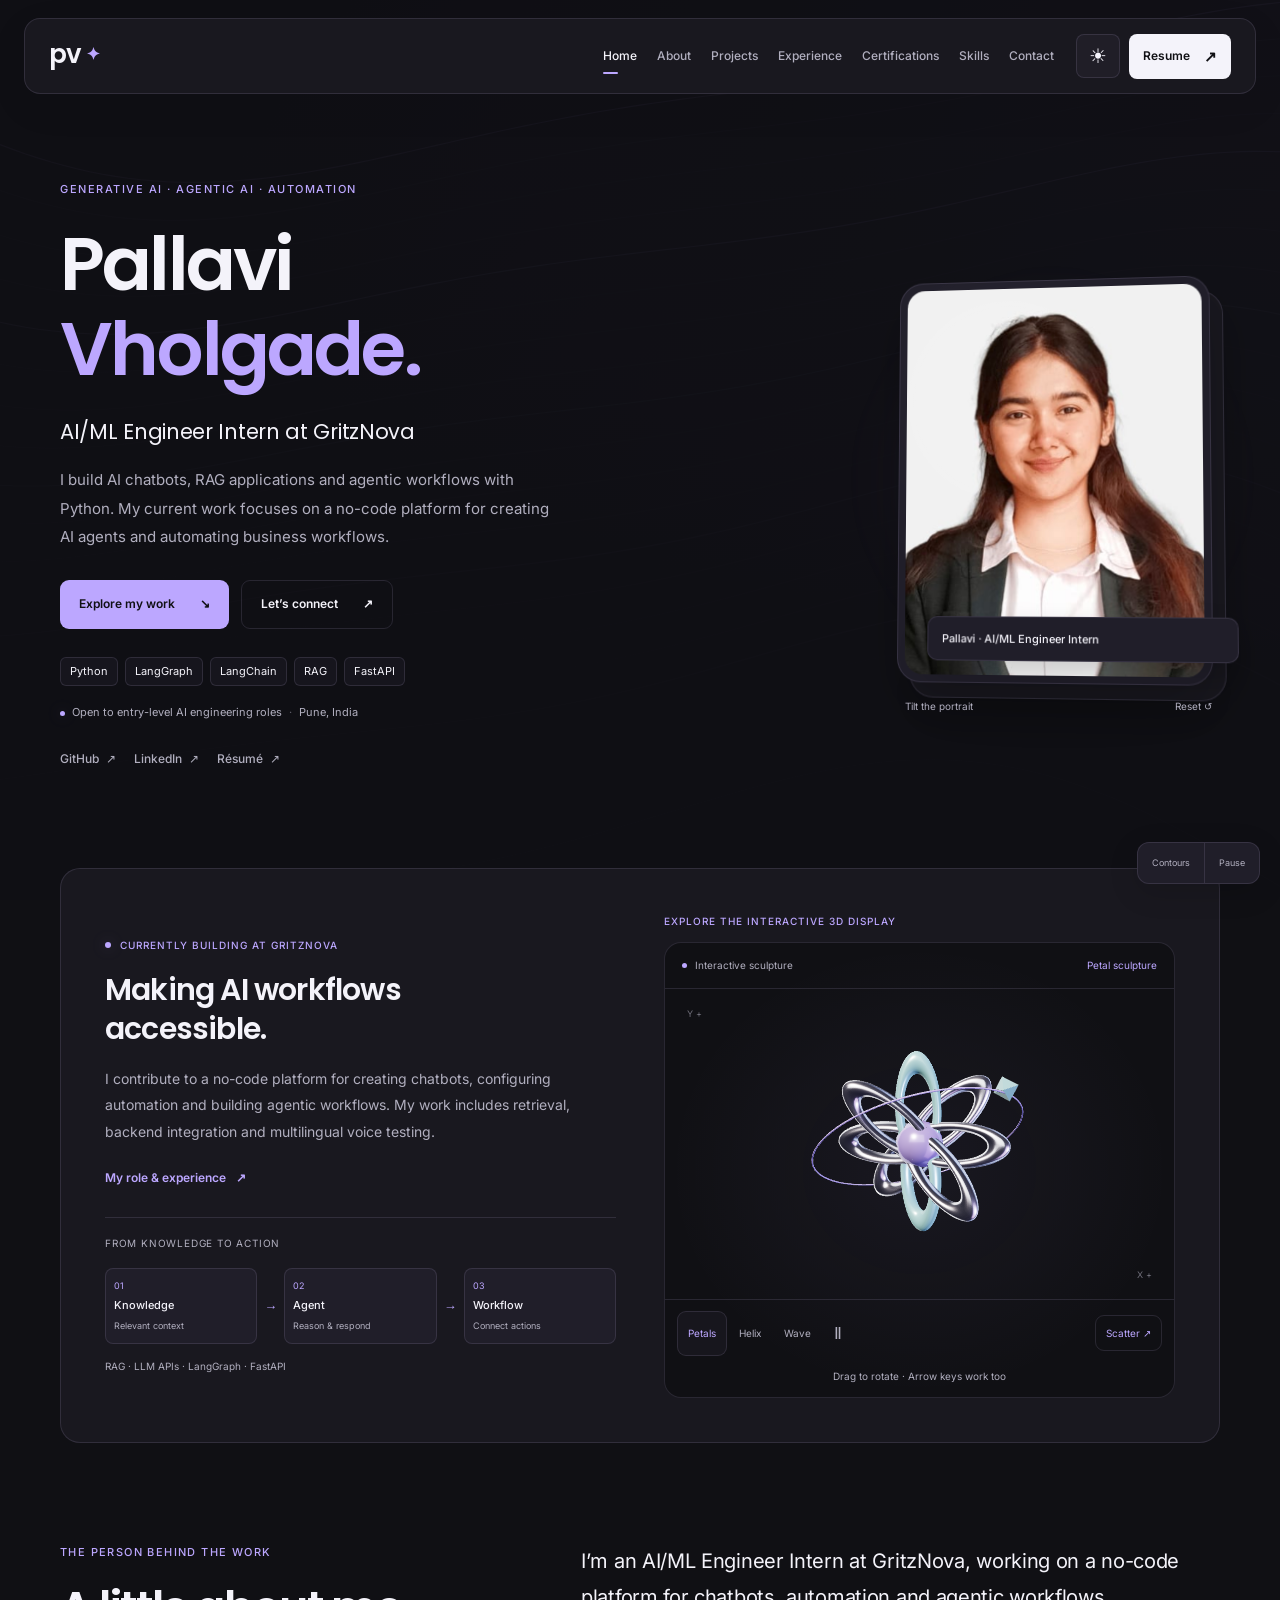
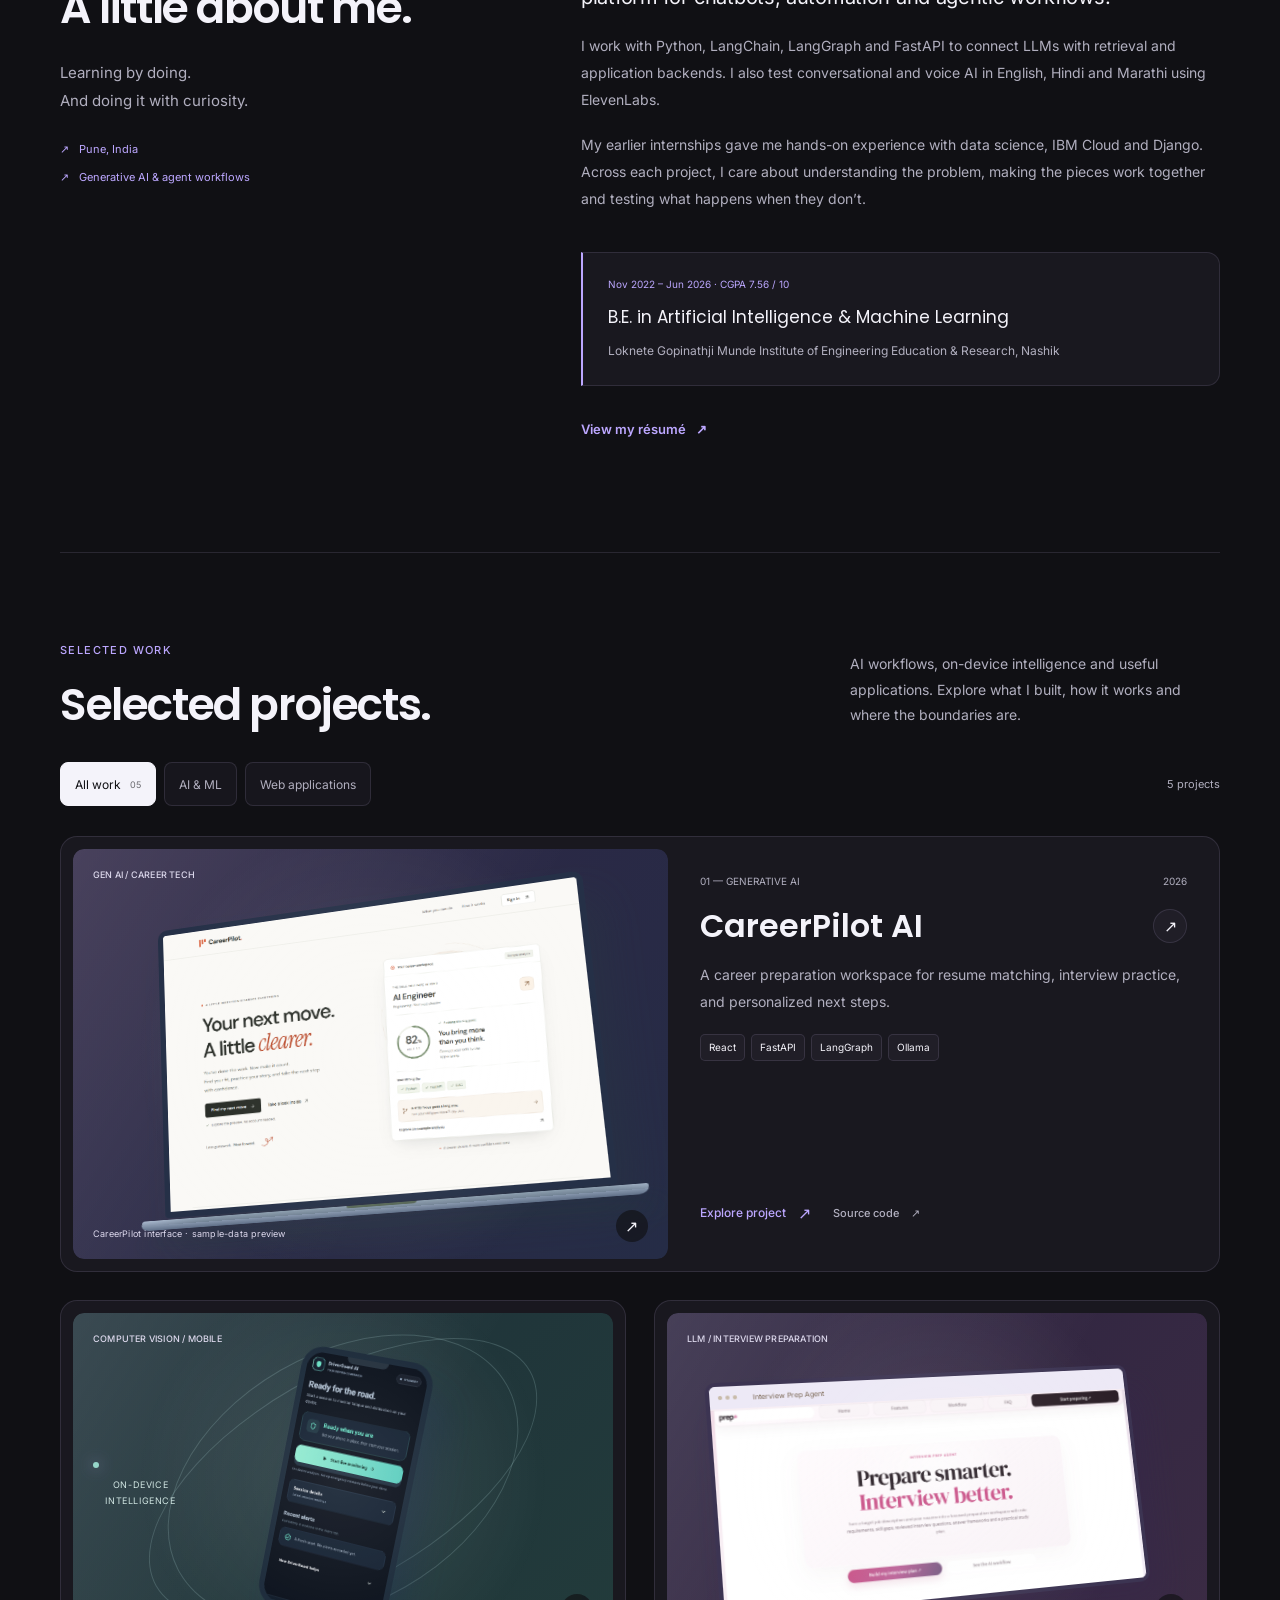
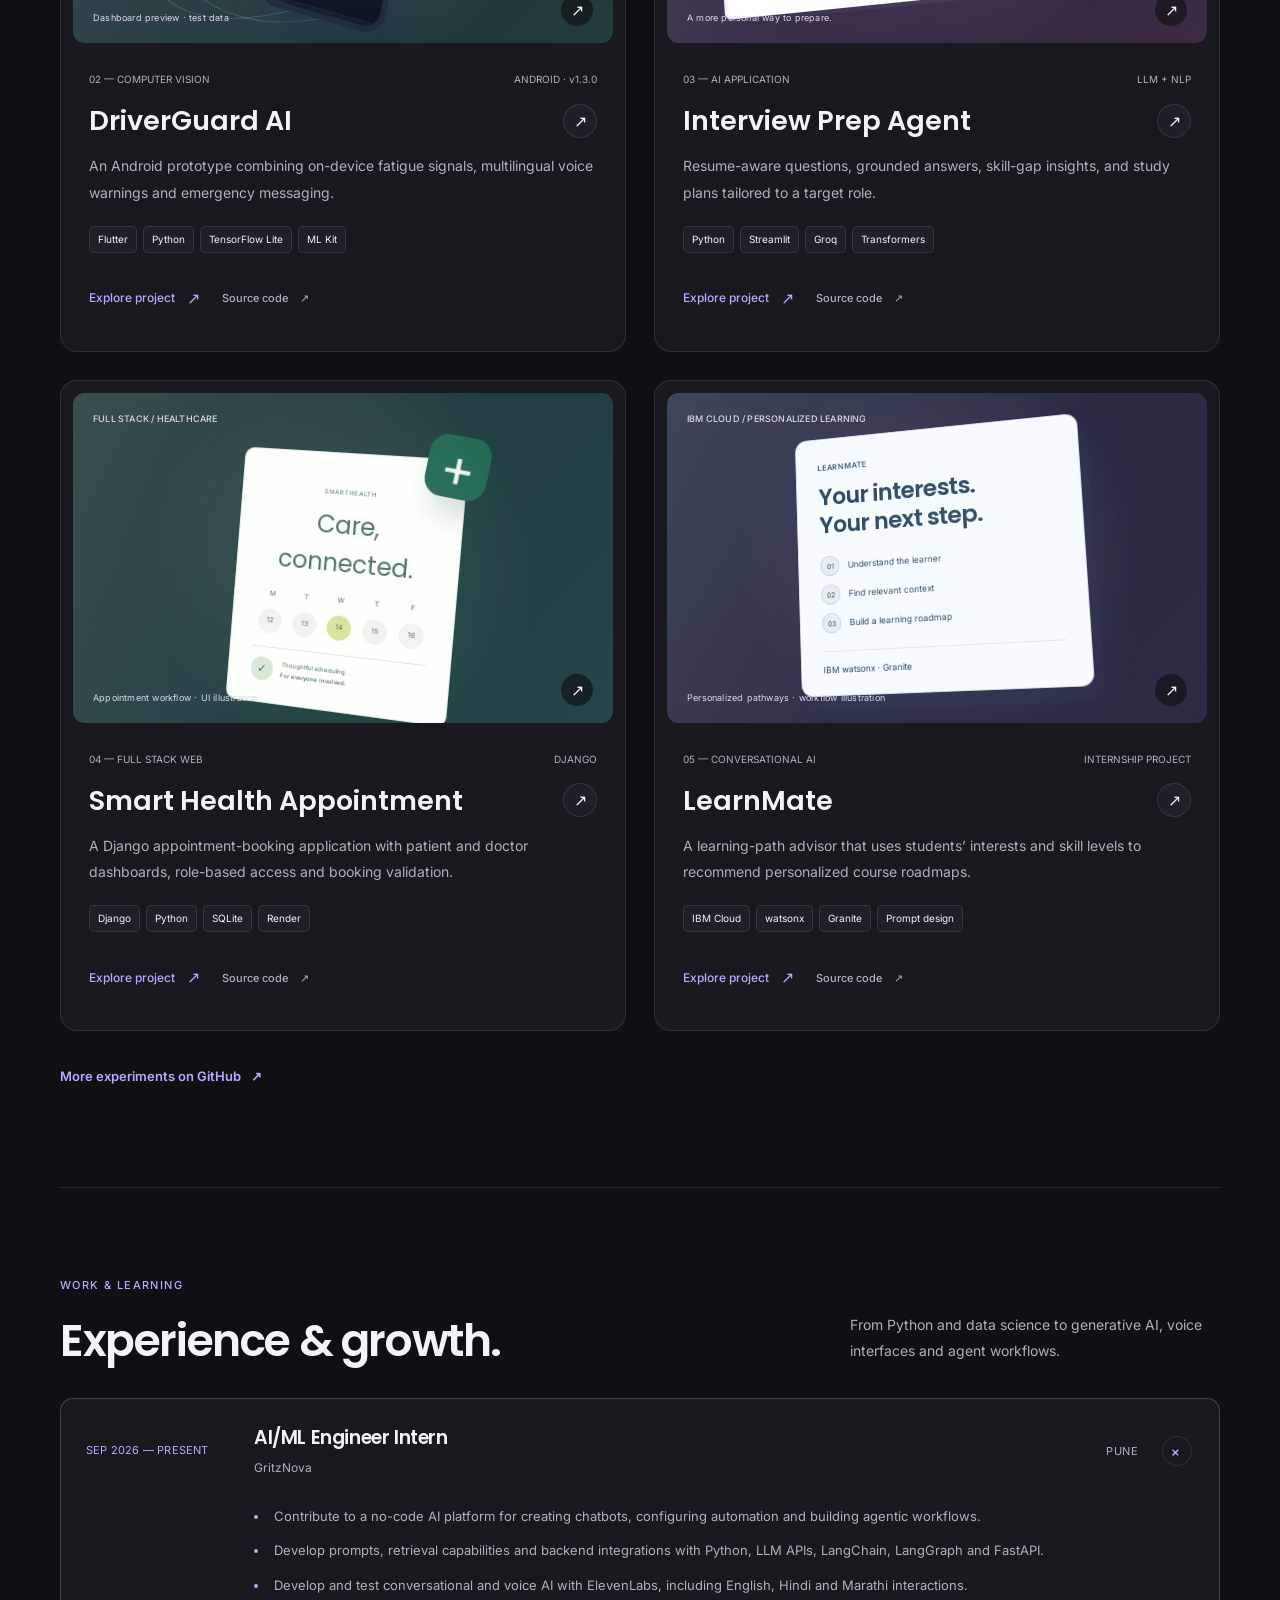
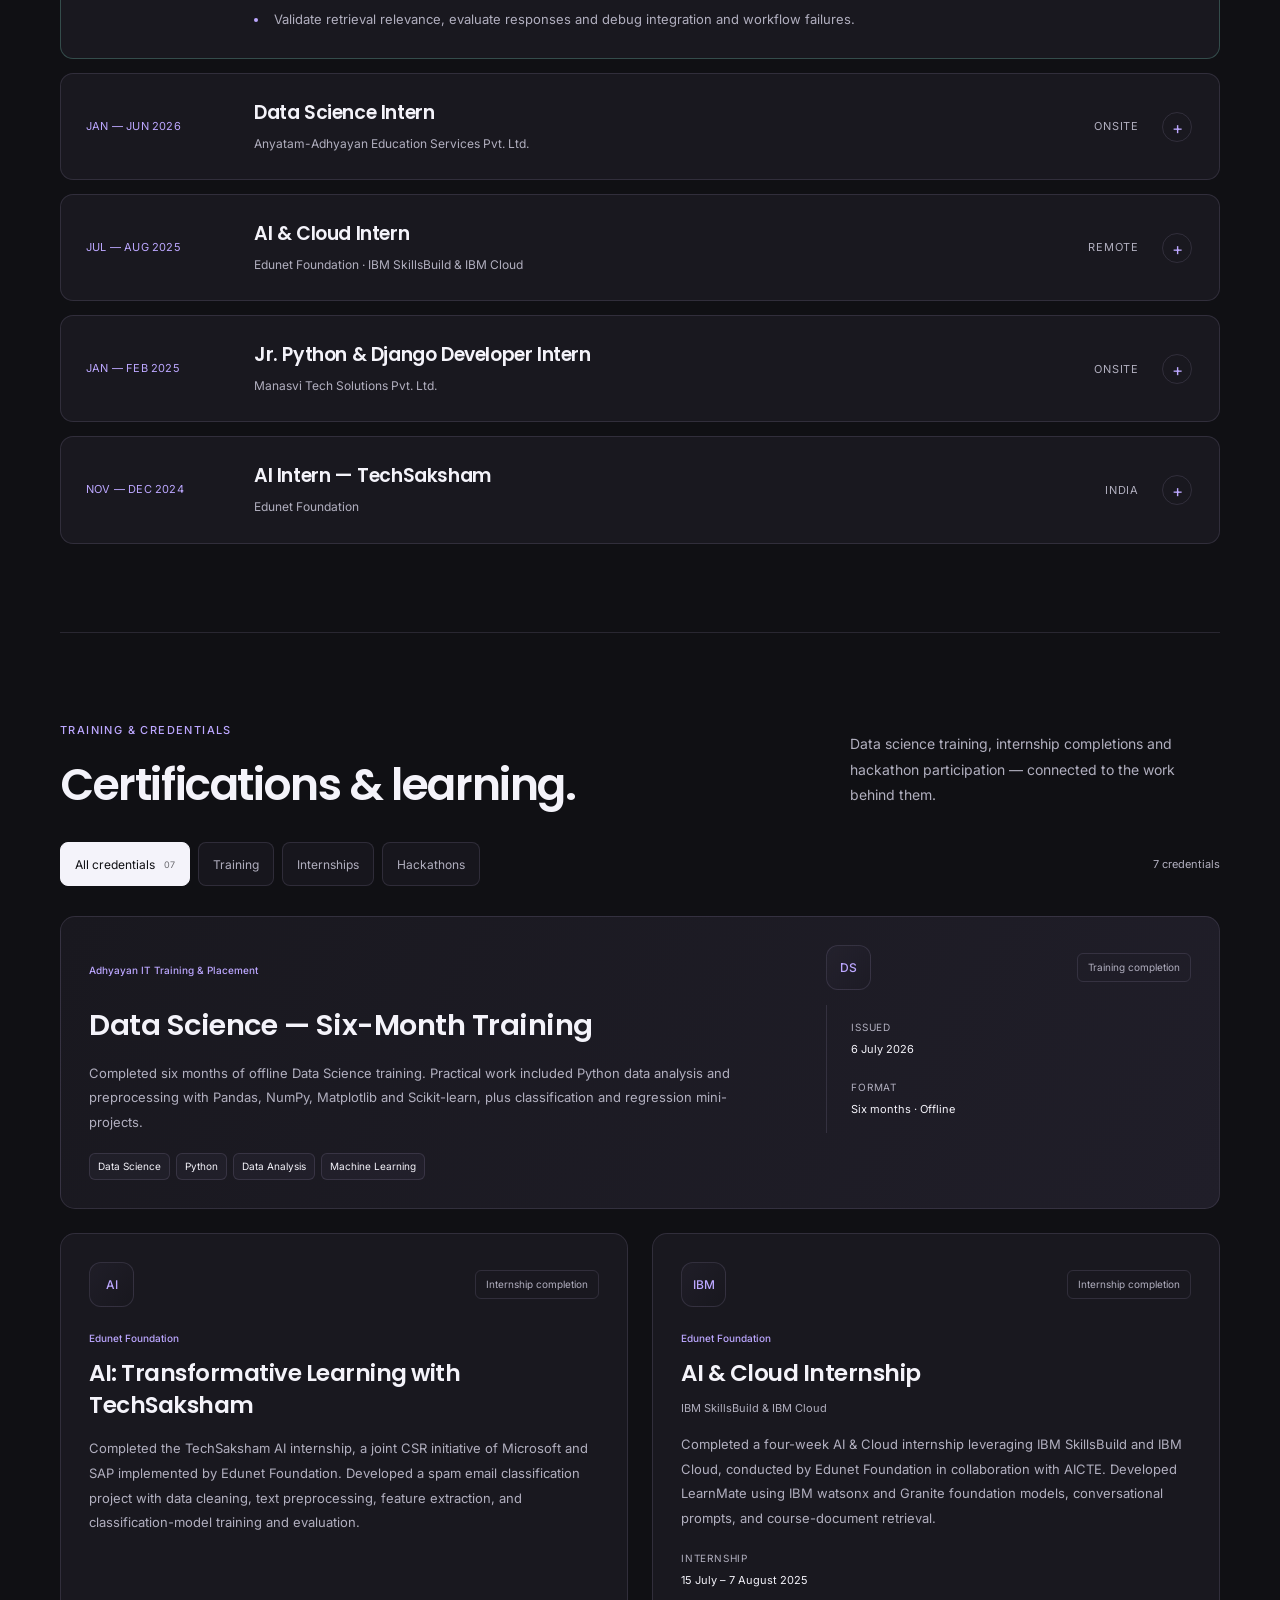
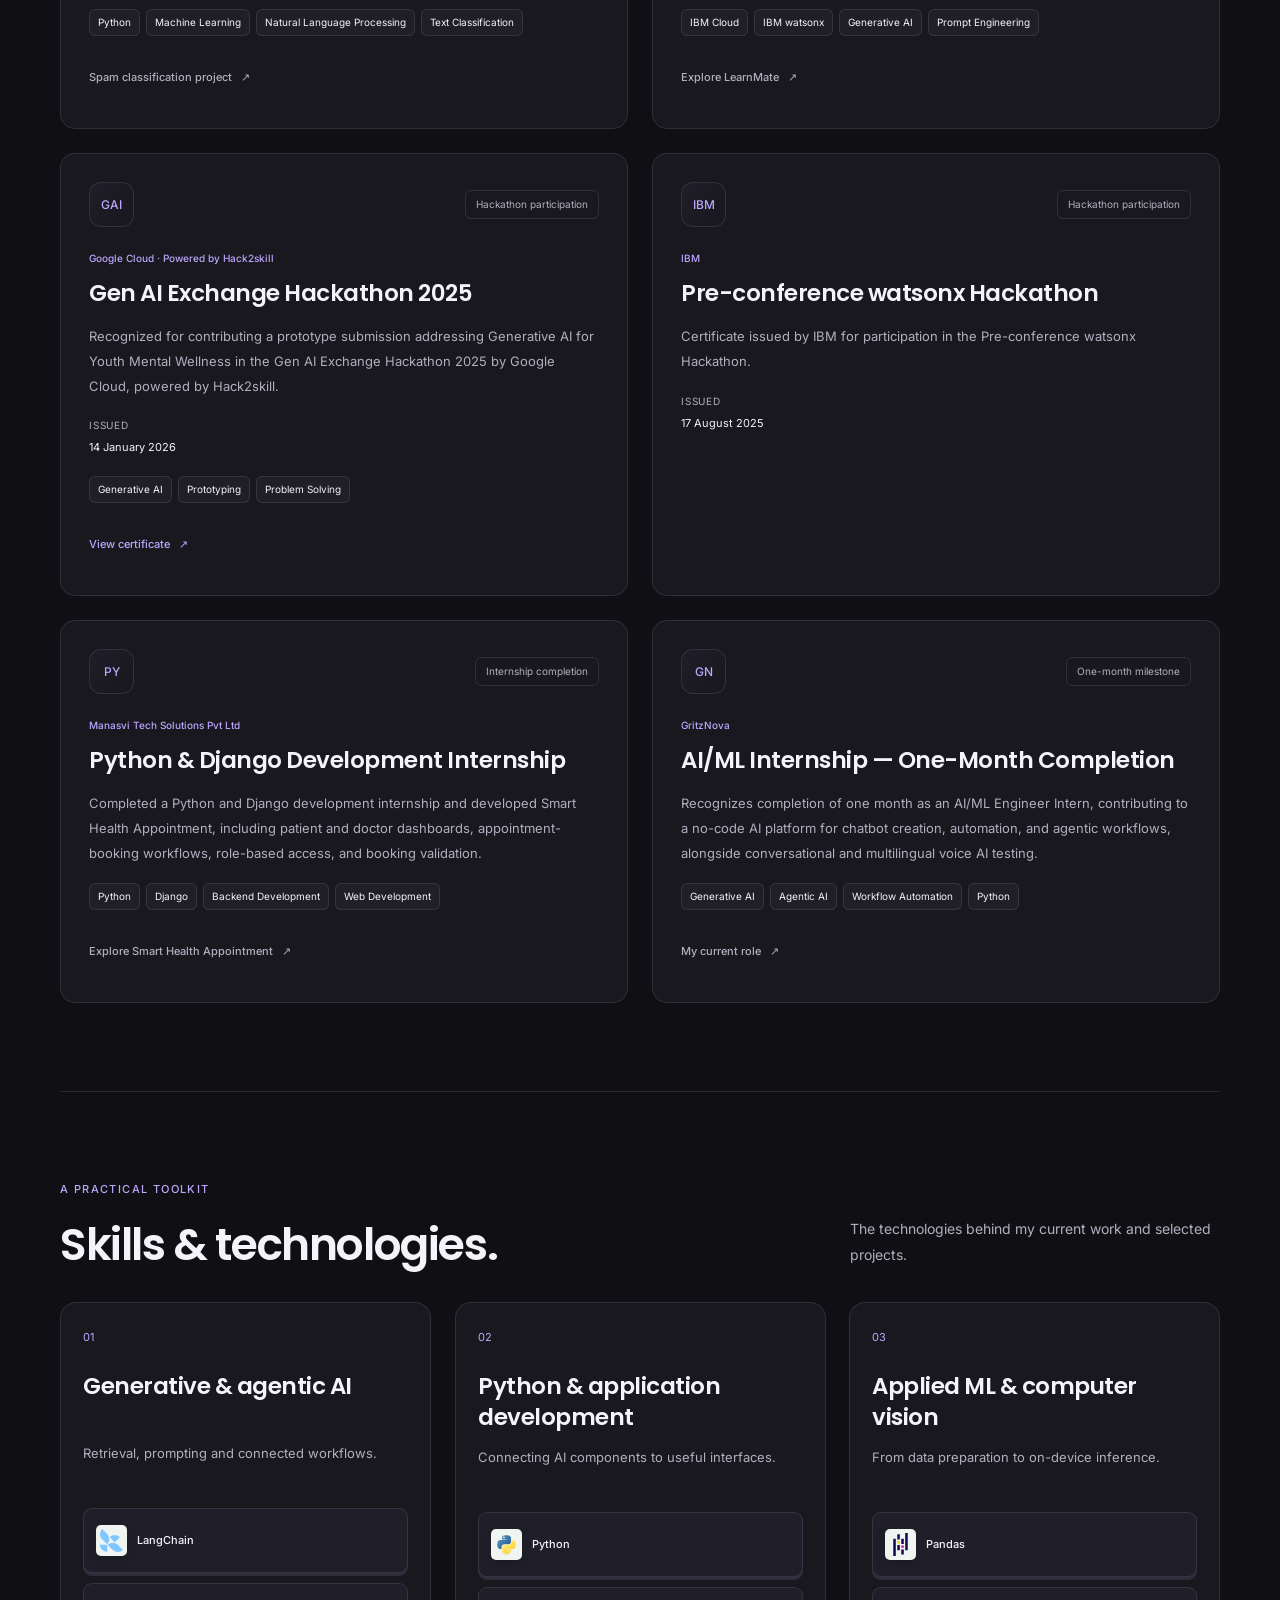
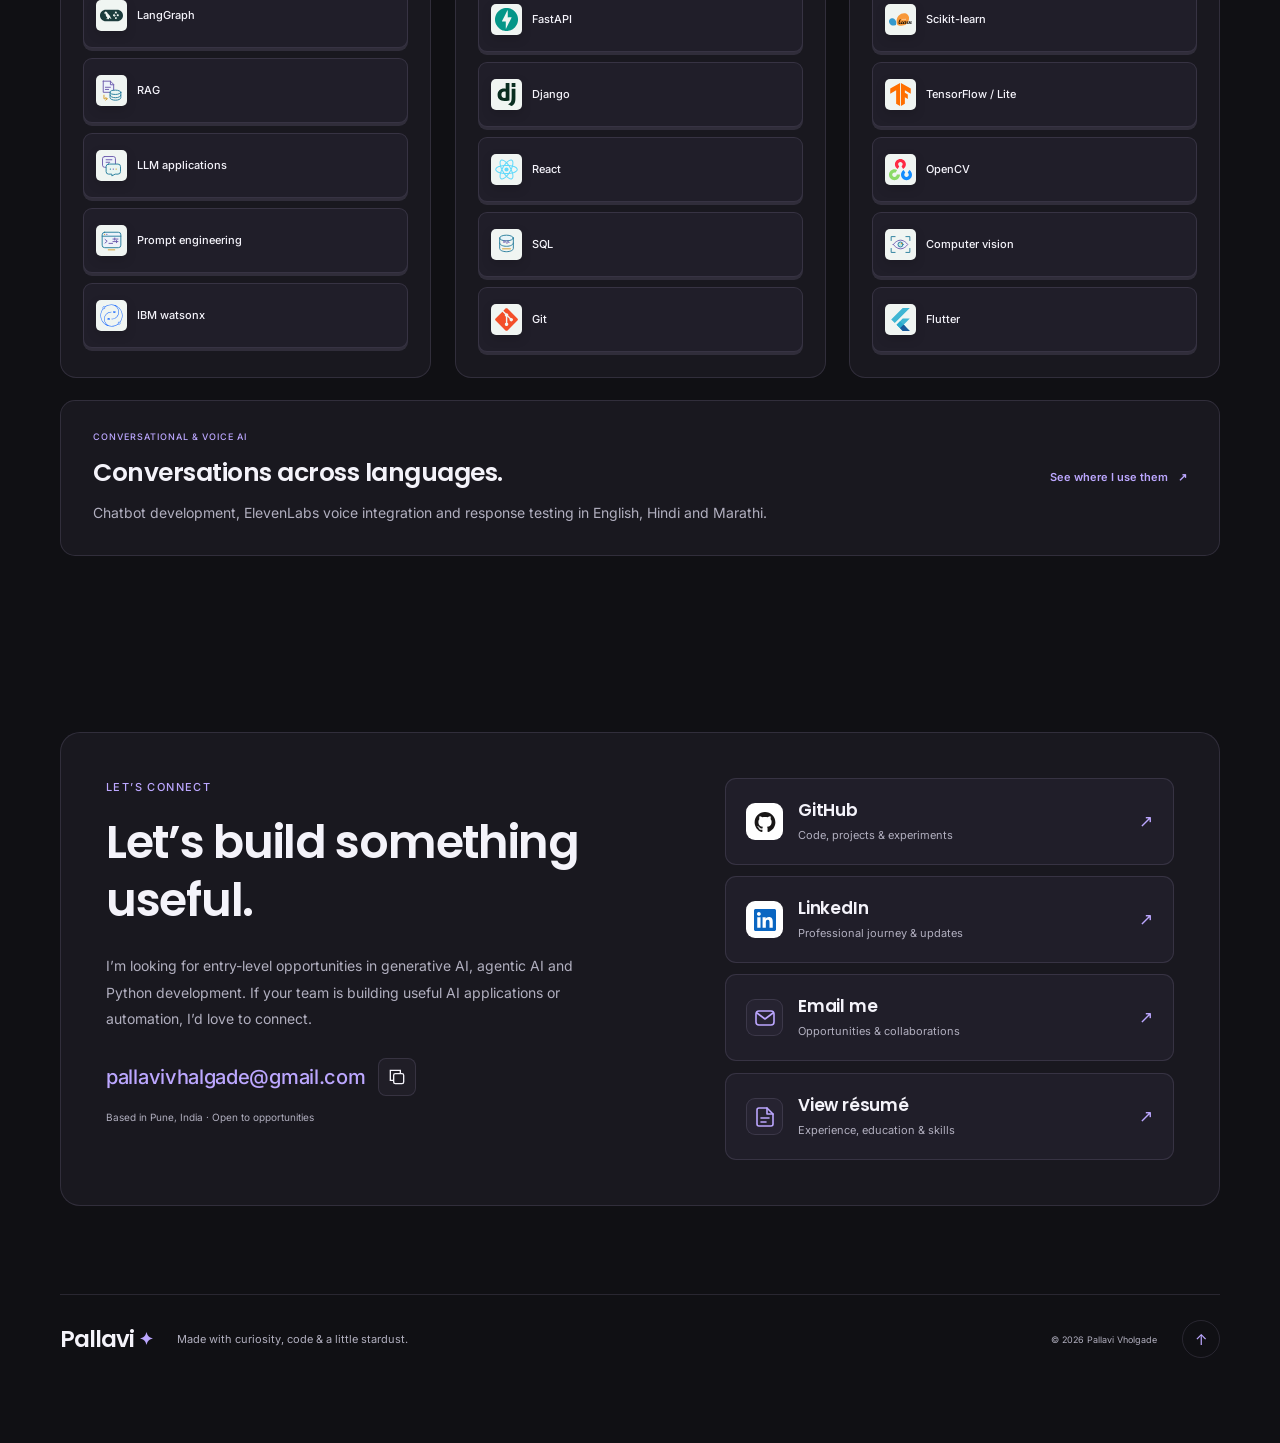
==== commit 4c4c8f07: "Reorganize portfolio introduction and establish Poppins typography" ====
--- a/index.html
+++ b/index.html
@@ -1,5 +1,4 @@
-<!doctype html>
-<html lang="en" data-theme="dark"><head>
+<!DOCTYPE html><html lang="en" data-theme="dark"><head>
 <meta charset="UTF-8"><meta name="viewport" content="width=device-width, initial-scale=1">
 <meta name="theme-color" content="#101014"><title>Pallavi Vholgade | Generative AI, Agentic AI &amp; Automation</title>
 <meta name="description" content="Pallavi Vholgade, AI/ML Engineer Intern at GritzNova. Explore hands-on work in AI agents, RAG, no-code automation, voice AI and Python applications.">
@@ -23,7 +22,7 @@
 <script type="application/ld+json">{"@context": "https://schema.org", "@type": "Person", "name": "Pallavi Vholgade", "url": "https://pallavi-portfolio-preview.vercel.app/", "jobTitle": "AI/ML Engineer Intern", "worksFor": {"@type": "Organization", "name": "GritzNova"}, "sameAs": ["https://github.com/pallavivhalgade", "https://www.linkedin.com/in/pallavi-vholgade-05565b24b/"], "knowsAbout": ["Generative AI", "Agentic AI", "Retrieval-Augmented Generation", "Python", "Workflow Automation"]}</script>
 
 
-<link rel="preload" href="./assets/fonts/manrope.woff2" type="font/woff2" crossorigin="anonymous" as="font"><link rel="preload" href="./assets/fonts/inter.woff2" type="font/woff2" crossorigin="anonymous" as="font"><link rel="stylesheet" href="./project-models.css"><link rel="stylesheet" href="./immersive.css"><link rel="stylesheet" href="./creative.css"></head>
+<link rel="preload" href="./assets/fonts/poppins-semibold.ttf" type="font/ttf" crossorigin="anonymous" as="font"><link rel="preload" href="./assets/fonts/inter.woff2" type="font/woff2" crossorigin="anonymous" as="font"><link rel="stylesheet" href="./project-models.css"><link rel="stylesheet" href="./immersive.css"><link rel="stylesheet" href="./layout.css"></head>
 <body><div class="reading-progress" aria-hidden="true"></div>
 <div class="wallpaper-layer" aria-hidden="true"><canvas id="live-wallpaper"></canvas><div class="wallpaper-vignette"></div></div>
 <a class="skip-link" href="#main">Skip to content</a>
@@ -33,44 +32,44 @@
   <div class="nav-actions"><button class="icon-button" id="theme" aria-label="Switch to light theme" title="Switch theme">☾</button><a class="resume-nav" href="./assets/Pallavi_Vholgade_BE.pdf" target="_blank" rel="noopener">Resume <span>↗</span></a><button id="menu" class="menu-button" aria-expanded="false" aria-controls="navigation" aria-label="Open navigation"><span></span><span></span></button></div>
 </header>
 <main id="main">
-  <section class="hero shell" id="home" aria-labelledby="hero-title"><div class="creative-masthead"><p class="creative-byline"><span>PUNE, INDIA</span><span>AI / ML ENGINEER INTERN AT GRITZNOVA</span><span>PORTFOLIO / 2026</span></p><h1 id="hero-title">Pallavi <span class="intro-surname">Vholgade.</span></h1><span class="masthead-note">a little human.<br>a little machine.</span></div><div class="hero-workbench"><div class="portrait-stage">
+  <section class="hero shell" id="home" aria-labelledby="hero-title"><div class="hero-workbench"><div class="hero-body">
+  <p class="hello">GENERATIVE AI · AGENTIC AI · AUTOMATION</p><div class="creative-masthead"><h1 id="hero-title">Pallavi <span class="intro-surname">Vholgade.</span></h1></div><h2 class="hero-statement">AI/ML Engineer Intern at GritzNova</h2>
+
+
+  <p class="intro">I build AI chatbots, RAG applications and agentic workflows with Python. My current work focuses on a no-code platform for creating AI agents and automating business workflows.</p>
+
+
+  <div class="hero-actions"><a class="button primary" href="#projects">Explore my work <span aria-hidden="true">↘</span></a><a class="button secondary" href="mailto:pallavivhalgade@gmail.com">Let’s connect <span aria-hidden="true">↗</span></a></div>
+
+<div class="hero-footer"><div class="hero-stack" aria-label="Core technologies"><span>Python</span><span>LangGraph</span><span>LangChain</span><span>RAG</span><span>FastAPI</span></div><div class="availability"><span class="status-dot" aria-hidden="true"></span> Open to entry-level AI engineering roles <span class="availability-divider">·</span> Pune, India</div><div class="hero-socials"><a href="https://github.com/pallavivhalgade" target="_blank" rel="noopener noreferrer">GitHub <span aria-hidden="true">↗</span></a><span aria-hidden="true">·</span><a href="https://www.linkedin.com/in/pallavi-vholgade-05565b24b" target="_blank" rel="noopener noreferrer">LinkedIn <span aria-hidden="true">↗</span></a><span aria-hidden="true">·</span><a href="./assets/Pallavi_Vholgade_BE.pdf" target="_blank" rel="noopener noreferrer">Résumé <span aria-hidden="true">↗</span></a></div></div></div><div class="portrait-stage">
       <div class="portrait-shadow" aria-hidden="true"></div>
       <button class="portrait-card" id="portrait-card" type="button" aria-label="Explore Pallavi’s 3D profile photo" aria-describedby="portrait-help">
         <span class="portrait-depth" aria-hidden="true"></span>
         <span class="portrait-photo"><img src="./assets/pallavi-profile.jpeg" alt="Pallavi Vholgade" width="413" height="531" fetchpriority="high"></span>
         <span class="portrait-glare" aria-hidden="true"></span>
-        <span class="portrait-chip">Pallavi · AI/ML Engineer</span>
+        <span class="portrait-chip">Pallavi · AI/ML Engineer Intern</span>
         <span class="portrait-mark" aria-hidden="true">✦</span>
       </button>
       <div class="portrait-hint"><span>Tilt the portrait</span><button id="portrait-reset" type="button" aria-label="Reset profile photo rotation">Reset ↺</button></div>
       <p id="portrait-help" class="visually-hidden">Move your pointer over the photo to tilt it. Tap or press Enter to change its angle. Use arrow keys to rotate, and Escape or Home to reset.</p>
-    </div><div class="hero-lab" id="playground" aria-label="Interactive 3D sculpture"><span class="lab-label">CURIOUS? GIVE IT A SPIN ↗</span><div class="hero-visual" aria-label="Interactive 3D data playground">
+    </div></div></section>
+<section class="current-work shell" aria-labelledby="current-work-title" data-reveal="">
+  <div class="current-work-copy"><p class="eyebrow"><span class="status-dot" aria-hidden="true"></span> CURRENTLY BUILDING AT GRITZNOVA</p><h2 id="current-work-title">Making AI workflows accessible.</h2><p>I contribute to a no-code platform for creating chatbots, configuring automation and building agentic workflows. My work includes retrieval, backend integration and multilingual voice testing.</p><a class="text-link" href="#experience">My role &amp; experience <span aria-hidden="true">↗</span></a><div class="workflow-map" aria-label="Illustration of a knowledge-to-action AI workflow"><span class="workflow-caption">FROM KNOWLEDGE TO ACTION</span><div class="workflow-nodes"><span><b>01</b>Knowledge<small>Relevant context</small></span><i aria-hidden="true">→</i><span><b>02</b>Agent<small>Reason &amp; respond</small></span><i aria-hidden="true">→</i><span><b>03</b>Workflow<small>Connect actions</small></span></div><span class="workflow-footnote">RAG · LLM APIs · LangGraph · FastAPI</span></div></div>
+
+<div class="hero-lab" id="playground" aria-label="Interactive 3D sculpture"><span class="lab-label">EXPLORE THE INTERACTIVE 3D DISPLAY</span><div class="hero-visual" aria-label="Interactive 3D data playground">
       <div class="visual-top"><span><i></i> Interactive sculpture</span><span class="visual-index" aria-live="polite">Petal sculpture</span></div>
       <div class="scene" id="scene"><div class="scene-fallback" aria-hidden="true"><div></div><div></div><div></div><span>✳</span></div><canvas id="neural-canvas" tabindex="0" role="img" aria-label="Interactive chrome data bloom. Drag or use arrow keys to rotate. Change shapes or scatter the sculpture using the controls below."></canvas><span class="scene-axis axis-x" aria-hidden="true">X +</span><span class="scene-axis axis-y" aria-hidden="true">Y +</span></div>
       <span class="floating-tag tag-one">INPUT:<br><strong>A LITTLE CURIOSITY.</strong></span><span class="floating-tag tag-two">OUTPUT:<br><strong>NEW POSSIBILITIES ↗</strong></span>
       <div class="visual-bottom"><div class="scene-controls" role="group" aria-label="3D model"><button class="active" data-shape="orbit" aria-pressed="true">Petals</button><button data-shape="network" aria-pressed="false">Helix</button><button data-shape="wave" aria-pressed="false">Wave</button><button id="motion" aria-label="Pause 3D animation" title="Pause animation">Ⅱ</button></div><button id="scatter" aria-pressed="false">Scatter ↗</button></div><span class="drag-hint">Drag to rotate · Arrow keys work too</span>
-    </div></div><div class="hero-body">
-  <p class="hello">GENERATIVE AI / AGENTIC WORKFLOWS</p><h2 class="hero-statement">I turn ideas<br>into <span>agents.</span></h2>
-
-
-  <p class="intro">I build chatbots, RAG applications and agentic workflows. Currently helping make AI creation accessible at GritzNova.</p>
-
-
-  <div class="hero-actions"><a class="button primary" href="#projects">Explore my work <span aria-hidden="true">↘</span></a><a class="button secondary" href="mailto:pallavivhalgade@gmail.com">Let’s connect <span aria-hidden="true">↗</span></a></div>
-
-</div></div><div class="hero-footer"><div class="hero-stack" aria-label="Core technologies"><span>Python</span><span>LangGraph</span><span>LangChain</span><span>RAG</span><span>FastAPI</span></div><div class="availability"><span class="status-dot" aria-hidden="true"></span> Open to entry-level AI engineering roles <span class="availability-divider">·</span> Pune, India</div><div class="hero-socials"><a href="https://github.com/pallavivhalgade" target="_blank" rel="noopener noreferrer">GitHub <span aria-hidden="true">↗</span></a><span aria-hidden="true">·</span><a href="https://www.linkedin.com/in/pallavi-vholgade-05565b24b" target="_blank" rel="noopener noreferrer">LinkedIn <span aria-hidden="true">↗</span></a><span aria-hidden="true">·</span><a href="./assets/Pallavi_Vholgade_BE.pdf" target="_blank" rel="noopener noreferrer">Résumé <span aria-hidden="true">↗</span></a></div></div></section>
-<section class="current-work shell" aria-labelledby="current-work-title" data-reveal="">
-  <div class="current-work-copy"><p class="eyebrow"><span class="status-dot" aria-hidden="true"></span> CURRENTLY BUILDING AT GRITZNOVA</p><h2 id="current-work-title">Making AI workflows accessible.</h2><p>I contribute to a no-code platform for creating chatbots, configuring automation and building agentic workflows. My work includes retrieval, backend integration and multilingual voice testing.</p><a class="text-link" href="#experience">My role &amp; experience <span aria-hidden="true">↗</span></a></div>
-  <div class="workflow-map" aria-label="Illustration of a knowledge-to-action AI workflow"><span class="workflow-caption">FROM KNOWLEDGE TO ACTION</span><div class="workflow-nodes"><span><b>01</b>Knowledge<small>Relevant context</small></span><i aria-hidden="true">→</i><span><b>02</b>Agent<small>Reason &amp; respond</small></span><i aria-hidden="true">→</i><span><b>03</b>Workflow<small>Connect actions</small></span></div><span class="workflow-footnote">RAG · LLM APIs · LangGraph · FastAPI</span></div>
-</section>
+    </div></div></section>
 
 <section class="section shell about-section" id="about" aria-labelledby="about-title">
-  <div class="about-heading" data-reveal=""><p class="eyebrow">The person behind the work</p><h2 id="about-title">A note<br>from me.</h2><p class="about-note">Learning by doing.<br>And doing it with curiosity.</p><div class="about-details"><span>Pune, India</span><span>Generative AI &amp; agent workflows</span></div></div>
+  <div class="about-heading" data-reveal=""><p class="eyebrow">The person behind the work</p><h2 id="about-title">A little about me.</h2><p class="about-note">Learning by doing.<br>And doing it with curiosity.</p><div class="about-details"><span>Pune, India</span><span>Generative AI &amp; agent workflows</span></div></div>
   <div class="about-content" data-reveal=""><div class="about-copy"><p class="about-lead">I’m an AI/ML Engineer Intern at GritzNova, working on a no-code platform for chatbots, automation and agentic workflows.</p><p>I work with Python, LangChain, LangGraph and FastAPI to connect LLMs with retrieval and application backends. I also test conversational and voice AI in English, Hindi and Marathi using ElevenLabs.</p><p>My earlier internships gave me hands-on experience with data science, IBM Cloud and Django. Across each project, I care about understanding the problem, making the pieces work together and testing what happens when they don’t.</p></div>
   <div class="education" data-depth="3"><span>Nov 2022 – Jun 2026 · CGPA 7.56 / 10</span><strong>B.E. in Artificial Intelligence &amp; Machine Learning</strong><p>Loknete Gopinathji Munde Institute of Engineering Education &amp; Research, Nashik</p></div><a class="text-link" href="./assets/Pallavi_Vholgade_BE.pdf" target="_blank" rel="noopener noreferrer">View my résumé <span aria-hidden="true">↗</span></a></div>
 </section>
 <section class="section shell" id="projects" aria-labelledby="projects-title">
-    <div class="section-heading" data-reveal=""><div><p class="eyebrow">Selected work</p><h2 id="projects-title">A few things<br>I’ve <span>put into the world.</span></h2></div><p>AI workflows, on-device intelligence and useful applications. Explore what I built, how it works and where the boundaries are.</p></div>
+    <div class="section-heading" data-reveal=""><div><p class="eyebrow">Selected work</p><h2 id="projects-title">Selected projects.</h2></div><p>AI workflows, on-device intelligence and useful applications. Explore what I built, how it works and where the boundaries are.</p></div>
     <div class="project-toolbar"><div class="filters" role="group" aria-label="Filter projects"><button class="active" data-filter="all" aria-pressed="true">All work <span>05</span></button><button data-filter="ai" aria-pressed="false">AI &amp; ML</button><button data-filter="web" aria-pressed="false">Web applications</button></div><span class="project-count" aria-live="polite">5 projects</span></div>
     <div class="projects-grid">
       <article class="project-card" data-category="ai web" data-chapter="01"><div class="project-visual" data-depth="7"><button class="project-art career-art" data-project="career" aria-label="Explore CareerPilot AI project"><span class="art-label">GEN AI / CAREER TECH</span><div class="laptop model"><div class="laptop-screen"><img src="./assets/careerpilot-preview.png" alt="CareerPilot AI interface showing sample analysis data" width="1440" height="980" loading="lazy" decoding="async"></div><div class="laptop-base"></div></div><span class="art-caption">CareerPilot interface · sample-data preview</span><span class="art-open">↗</span></button><span class="project-chapter" aria-hidden="true">01</span></div><div class="project-story">
@@ -97,13 +96,13 @@
     </div>
     <a class="text-link github-link" href="https://github.com/pallavivhalgade" target="_blank" rel="noopener">More experiments on GitHub <span>↗</span></a>
   </section>
-  <section class="section shell experience-section" id="experience" aria-labelledby="experience-title"><div class="section-heading" data-reveal=""><div><p class="eyebrow">Work &amp; learning</p><h2 id="experience-title">The work<br>behind the work.</h2></div><p>From Python and data science to generative AI, voice interfaces and agent workflows.</p></div><div class="timeline"><details open=""><summary><span class="exp-date">SEP 2026 — PRESENT</span><span class="exp-role"><strong>AI/ML Engineer Intern</strong><span>GritzNova</span></span><span class="exp-mode">PUNE</span><span class="expand" aria-hidden="true">+</span></summary><div class="exp-description"><ul><li>Contribute to a no-code AI platform for creating chatbots, configuring automation and building agentic workflows.</li><li>Develop prompts, retrieval capabilities and backend integrations with Python, LLM APIs, LangChain, LangGraph and FastAPI.</li><li>Develop and test conversational and voice AI with ElevenLabs, including English, Hindi and Marathi interactions.</li><li>Validate retrieval relevance, evaluate responses and debug integration and workflow failures.</li></ul></div></details>
+  <section class="section shell experience-section" id="experience" aria-labelledby="experience-title"><div class="section-heading" data-reveal=""><div><p class="eyebrow">Work &amp; learning</p><h2 id="experience-title">Experience &amp; growth.</h2></div><p>From Python and data science to generative AI, voice interfaces and agent workflows.</p></div><div class="timeline"><details open=""><summary><span class="exp-date">SEP 2026 — PRESENT</span><span class="exp-role"><strong>AI/ML Engineer Intern</strong><span>GritzNova</span></span><span class="exp-mode">PUNE</span><span class="expand" aria-hidden="true">+</span></summary><div class="exp-description"><ul><li>Contribute to a no-code AI platform for creating chatbots, configuring automation and building agentic workflows.</li><li>Develop prompts, retrieval capabilities and backend integrations with Python, LLM APIs, LangChain, LangGraph and FastAPI.</li><li>Develop and test conversational and voice AI with ElevenLabs, including English, Hindi and Marathi interactions.</li><li>Validate retrieval relevance, evaluate responses and debug integration and workflow failures.</li></ul></div></details>
 <details><summary><span class="exp-date">JAN — JUN 2026</span><span class="exp-role"><strong>Data Science Intern</strong><span>Anyatam-Adhyayan Education Services Pvt. Ltd.</span></span><span class="exp-mode">ONSITE</span><span class="expand" aria-hidden="true">+</span></summary><div class="exp-description"><ul><li>Completed hands-on Python data science training using Pandas, NumPy, Matplotlib and Scikit-learn for analysis and preprocessing.</li><li>Built classification and regression mini-projects covering model training and evaluation, with foundational exposure to generative AI and LLM applications.</li></ul></div></details>
 <details><summary><span class="exp-date">JUL — AUG 2025</span><span class="exp-role"><strong>AI &amp; Cloud Intern</strong><span>Edunet Foundation · IBM SkillsBuild &amp; IBM Cloud</span></span><span class="exp-mode">REMOTE</span><span class="expand" aria-hidden="true">+</span></summary><div class="exp-description"><ul><li>Completed a four-week AI &amp; Cloud internship conducted by Edunet Foundation in collaboration with AICTE.</li><li>Developed LearnMate using IBM watsonx and Granite foundation models to recommend course pathways based on students’ interests and skill levels.</li><li>Worked on prompt design, course-document retrieval, AI workflows and basic evaluation in the IBM Cloud environment.</li></ul></div></details>
 <details><summary><span class="exp-date">JAN — FEB 2025</span><span class="exp-role"><strong>Jr. Python &amp; Django Developer Intern</strong><span>Manasvi Tech Solutions Pvt. Ltd.</span></span><span class="exp-mode">ONSITE</span><span class="expand" aria-hidden="true">+</span></summary><div class="exp-description"><ul><li>Developed Smart Health Appointment with Python and Django, including patient and doctor dashboards, appointment booking and validation.</li><li>Implemented authentication and role-based access, and contributed to debugging, testing, documentation and maintenance.</li></ul></div></details>
 <details><summary><span class="exp-date">NOV — DEC 2024</span><span class="exp-role"><strong>AI Intern — TechSaksham</strong><span>Edunet Foundation</span></span><span class="exp-mode">INDIA</span><span class="expand" aria-hidden="true">+</span></summary><div class="exp-description"><ul><li>Worked on a supervised machine learning project for spam email classification, including data cleaning, preprocessing and feature extraction.</li><li>Built and evaluated classification models using Python and standard machine learning libraries.</li></ul></div></details></div></section>
 <section class="section shell certifications-section" id="certifications" aria-labelledby="certifications-title">
-  <div class="section-heading" data-reveal=""><div><p class="eyebrow">Training &amp; credentials</p><h2 id="certifications-title">Learning &amp; credentials.</h2></div><p>Data science training, internship completions and hackathon participation — connected to the work behind them.</p></div>
+  <div class="section-heading" data-reveal=""><div><p class="eyebrow">Training &amp; credentials</p><h2 id="certifications-title">Certifications &amp; learning.</h2></div><p>Data science training, internship completions and hackathon participation — connected to the work behind them.</p></div>
   <div class="certificate-toolbar"><div class="certificate-filters" role="group" aria-label="Filter certifications"><button type="button" class="active" data-certificate-filter="all" aria-pressed="true">All credentials <span>07</span></button><button type="button" data-certificate-filter="training" aria-pressed="false">Training</button><button type="button" data-certificate-filter="internship" aria-pressed="false">Internships</button><button type="button" data-certificate-filter="hackathon" aria-pressed="false">Hackathons</button></div><span class="certificate-count" role="status" aria-live="polite">7 credentials</span></div>
   <div class="certificate-grid"><article class="certificate-card certificate-card--featured" data-certificate-category="training" aria-labelledby="certificate-data-science" data-depth="2">
   <div class="certificate-top"><span class="certificate-mark" aria-hidden="true">DS</span><span class="certificate-type">Training completion</span></div>
@@ -148,9 +147,9 @@
   <div class="certificate-metadata"></div><div class="tags certificate-skills" aria-label="Related skills"><span>Generative AI</span><span>Agentic AI</span><span>Workflow Automation</span><span>Python</span></div><div class="certificate-actions"><a class="certificate-project" href="#experience">My current role <span aria-hidden="true">↗</span></a></div>
 </article></div>
 </section>
-<section class="section shell technologies-section" id="stack" aria-labelledby="stack-title"><div class="section-heading" data-reveal=""><div><p class="eyebrow">A practical toolkit</p><h2 id="stack-title">My kind<br>of <span>building blocks.</span></h2></div><p>The technologies behind my current work and selected projects.</p></div><div class="skill-groups"><article class="skill-group" data-depth="3"><span class="skill-group-number">01</span><h3>Generative &amp; agentic AI</h3><p>Retrieval, prompting and connected workflows.</p><ul class="skill-grid"><li><a class="tech-card skill-item" href="https://docs.langchain.com/" target="_blank" rel="noopener noreferrer"><span class="tech-card-surface"><img src="./assets/skills/langchain.svg" width="32" height="32" alt="" loading="lazy"><span>LangChain</span><span class="skill-arrow" aria-hidden="true">↗</span></span></a></li><li><a class="tech-card skill-item" href="https://docs.langchain.com/oss/python/langgraph/overview" target="_blank" rel="noopener noreferrer"><span class="tech-card-surface"><img src="./assets/skills/langgraph.svg" width="32" height="32" alt="" loading="lazy"><span>LangGraph</span><span class="skill-arrow" aria-hidden="true">↗</span></span></a></li><li><a class="tech-card skill-item" href="https://docs.langchain.com/oss/python/langchain/rag" target="_blank" rel="noopener noreferrer"><span class="tech-card-surface"><img src="./assets/skills/rag.svg" width="32" height="32" alt="" loading="lazy"><span>RAG</span><span class="skill-arrow" aria-hidden="true">↗</span></span></a></li><li><a class="tech-card skill-item" href="https://huggingface.co/docs/transformers/" target="_blank" rel="noopener noreferrer"><span class="tech-card-surface"><img src="./assets/skills/llms.svg" width="32" height="32" alt="" loading="lazy"><span>LLM applications</span><span class="skill-arrow" aria-hidden="true">↗</span></span></a></li><li><a class="tech-card skill-item" href="https://www.ibm.com/think/topics/prompt-engineering" target="_blank" rel="noopener noreferrer"><span class="tech-card-surface"><img src="./assets/skills/prompt-engineering.svg" width="32" height="32" alt="" loading="lazy"><span>Prompt engineering</span><span class="skill-arrow" aria-hidden="true">↗</span></span></a></li><li><a class="tech-card skill-item" href="https://www.ibm.com/products/watsonx-ai" target="_blank" rel="noopener noreferrer"><span class="tech-card-surface"><img src="./assets/skills/watsonx-ai.svg" width="32" height="32" alt="" loading="lazy"><span>IBM watsonx</span><span class="skill-arrow" aria-hidden="true">↗</span></span></a></li></ul></article><article class="skill-group" data-depth="3"><span class="skill-group-number">02</span><h3>Python &amp; application development</h3><p>Connecting AI components to useful interfaces.</p><ul class="skill-grid"><li><a class="tech-card skill-item" href="https://docs.python.org/3/" target="_blank" rel="noopener noreferrer"><span class="tech-card-surface"><img src="./assets/skills/python.svg" width="32" height="32" alt="" loading="lazy"><span>Python</span><span class="skill-arrow" aria-hidden="true">↗</span></span></a></li><li><a class="tech-card skill-item" href="https://fastapi.tiangolo.com/" target="_blank" rel="noopener noreferrer"><span class="tech-card-surface"><img src="./assets/skills/fastapi.svg" width="32" height="32" alt="" loading="lazy"><span>FastAPI</span><span class="skill-arrow" aria-hidden="true">↗</span></span></a></li><li><a class="tech-card skill-item" href="https://docs.djangoproject.com/" target="_blank" rel="noopener noreferrer"><span class="tech-card-surface"><img src="./assets/skills/django.svg" width="32" height="32" alt="" loading="lazy"><span>Django</span><span class="skill-arrow" aria-hidden="true">↗</span></span></a></li><li><a class="tech-card skill-item" href="https://react.dev/" target="_blank" rel="noopener noreferrer"><span class="tech-card-surface"><img src="./assets/skills/react.svg" width="32" height="32" alt="" loading="lazy"><span>React</span><span class="skill-arrow" aria-hidden="true">↗</span></span></a></li><li><a class="tech-card skill-item" href="https://www.sqlite.org/docs.html" target="_blank" rel="noopener noreferrer"><span class="tech-card-surface"><img src="./assets/skills/sql.svg" width="32" height="32" alt="" loading="lazy"><span>SQL</span><span class="skill-arrow" aria-hidden="true">↗</span></span></a></li><li><a class="tech-card skill-item" href="https://git-scm.com/doc" target="_blank" rel="noopener noreferrer"><span class="tech-card-surface"><img src="./assets/skills/git.svg" width="32" height="32" alt="" loading="lazy"><span>Git</span><span class="skill-arrow" aria-hidden="true">↗</span></span></a></li></ul></article><article class="skill-group" data-depth="3"><span class="skill-group-number">03</span><h3>Applied ML &amp; computer vision</h3><p>From data preparation to on-device inference.</p><ul class="skill-grid"><li><a class="tech-card skill-item" href="https://pandas.pydata.org/docs/" target="_blank" rel="noopener noreferrer"><span class="tech-card-surface"><img src="./assets/skills/pandas.svg" width="32" height="32" alt="" loading="lazy"><span>Pandas</span><span class="skill-arrow" aria-hidden="true">↗</span></span></a></li><li><a class="tech-card skill-item" href="https://scikit-learn.org/stable/" target="_blank" rel="noopener noreferrer"><span class="tech-card-surface"><img src="./assets/skills/scikitlearn.svg" width="32" height="32" alt="" loading="lazy"><span>Scikit-learn</span><span class="skill-arrow" aria-hidden="true">↗</span></span></a></li><li><a class="tech-card skill-item" href="https://www.tensorflow.org/" target="_blank" rel="noopener noreferrer"><span class="tech-card-surface"><img src="./assets/skills/tensorflow.svg" width="32" height="32" alt="" loading="lazy"><span>TensorFlow / Lite</span><span class="skill-arrow" aria-hidden="true">↗</span></span></a></li><li><a class="tech-card skill-item" href="https://docs.opencv.org/" target="_blank" rel="noopener noreferrer"><span class="tech-card-surface"><img src="./assets/skills/opencv.svg" width="32" height="32" alt="" loading="lazy"><span>OpenCV</span><span class="skill-arrow" aria-hidden="true">↗</span></span></a></li><li><a class="tech-card skill-item" href="https://opencv.org/" target="_blank" rel="noopener noreferrer"><span class="tech-card-surface"><img src="./assets/skills/computer-vision.svg" width="32" height="32" alt="" loading="lazy"><span>Computer vision</span><span class="skill-arrow" aria-hidden="true">↗</span></span></a></li><li><a class="tech-card skill-item" href="https://docs.flutter.dev/" target="_blank" rel="noopener noreferrer"><span class="tech-card-surface"><img src="./assets/skills/flutter.svg" width="32" height="32" alt="" loading="lazy"><span>Flutter</span><span class="skill-arrow" aria-hidden="true">↗</span></span></a></li></ul></article></div><div class="voice-strip"><div><span class="eyebrow">CONVERSATIONAL &amp; VOICE AI</span><h3>Conversations across languages.</h3><p>Chatbot development, ElevenLabs voice integration and response testing in English, Hindi and Marathi.</p></div><a class="text-link" href="#experience">See where I use them <span aria-hidden="true">↗</span></a></div></section>
+<section class="section shell technologies-section" id="stack" aria-labelledby="stack-title"><div class="section-heading" data-reveal=""><div><p class="eyebrow">A practical toolkit</p><h2 id="stack-title">Skills &amp; technologies.</h2></div><p>The technologies behind my current work and selected projects.</p></div><div class="skill-groups"><article class="skill-group" data-depth="3"><span class="skill-group-number">01</span><h3>Generative &amp; agentic AI</h3><p>Retrieval, prompting and connected workflows.</p><ul class="skill-grid"><li><a class="tech-card skill-item" href="https://docs.langchain.com/" target="_blank" rel="noopener noreferrer"><span class="tech-card-surface"><img src="./assets/skills/langchain.svg" width="32" height="32" alt="" loading="lazy"><span>LangChain</span><span class="skill-arrow" aria-hidden="true">↗</span></span></a></li><li><a class="tech-card skill-item" href="https://docs.langchain.com/oss/python/langgraph/overview" target="_blank" rel="noopener noreferrer"><span class="tech-card-surface"><img src="./assets/skills/langgraph.svg" width="32" height="32" alt="" loading="lazy"><span>LangGraph</span><span class="skill-arrow" aria-hidden="true">↗</span></span></a></li><li><a class="tech-card skill-item" href="https://docs.langchain.com/oss/python/langchain/rag" target="_blank" rel="noopener noreferrer"><span class="tech-card-surface"><img src="./assets/skills/rag.svg" width="32" height="32" alt="" loading="lazy"><span>RAG</span><span class="skill-arrow" aria-hidden="true">↗</span></span></a></li><li><a class="tech-card skill-item" href="https://huggingface.co/docs/transformers/" target="_blank" rel="noopener noreferrer"><span class="tech-card-surface"><img src="./assets/skills/llms.svg" width="32" height="32" alt="" loading="lazy"><span>LLM applications</span><span class="skill-arrow" aria-hidden="true">↗</span></span></a></li><li><a class="tech-card skill-item" href="https://www.ibm.com/think/topics/prompt-engineering" target="_blank" rel="noopener noreferrer"><span class="tech-card-surface"><img src="./assets/skills/prompt-engineering.svg" width="32" height="32" alt="" loading="lazy"><span>Prompt engineering</span><span class="skill-arrow" aria-hidden="true">↗</span></span></a></li><li><a class="tech-card skill-item" href="https://www.ibm.com/products/watsonx-ai" target="_blank" rel="noopener noreferrer"><span class="tech-card-surface"><img src="./assets/skills/watsonx-ai.svg" width="32" height="32" alt="" loading="lazy"><span>IBM watsonx</span><span class="skill-arrow" aria-hidden="true">↗</span></span></a></li></ul></article><article class="skill-group" data-depth="3"><span class="skill-group-number">02</span><h3>Python &amp; application development</h3><p>Connecting AI components to useful interfaces.</p><ul class="skill-grid"><li><a class="tech-card skill-item" href="https://docs.python.org/3/" target="_blank" rel="noopener noreferrer"><span class="tech-card-surface"><img src="./assets/skills/python.svg" width="32" height="32" alt="" loading="lazy"><span>Python</span><span class="skill-arrow" aria-hidden="true">↗</span></span></a></li><li><a class="tech-card skill-item" href="https://fastapi.tiangolo.com/" target="_blank" rel="noopener noreferrer"><span class="tech-card-surface"><img src="./assets/skills/fastapi.svg" width="32" height="32" alt="" loading="lazy"><span>FastAPI</span><span class="skill-arrow" aria-hidden="true">↗</span></span></a></li><li><a class="tech-card skill-item" href="https://docs.djangoproject.com/" target="_blank" rel="noopener noreferrer"><span class="tech-card-surface"><img src="./assets/skills/django.svg" width="32" height="32" alt="" loading="lazy"><span>Django</span><span class="skill-arrow" aria-hidden="true">↗</span></span></a></li><li><a class="tech-card skill-item" href="https://react.dev/" target="_blank" rel="noopener noreferrer"><span class="tech-card-surface"><img src="./assets/skills/react.svg" width="32" height="32" alt="" loading="lazy"><span>React</span><span class="skill-arrow" aria-hidden="true">↗</span></span></a></li><li><a class="tech-card skill-item" href="https://www.sqlite.org/docs.html" target="_blank" rel="noopener noreferrer"><span class="tech-card-surface"><img src="./assets/skills/sql.svg" width="32" height="32" alt="" loading="lazy"><span>SQL</span><span class="skill-arrow" aria-hidden="true">↗</span></span></a></li><li><a class="tech-card skill-item" href="https://git-scm.com/doc" target="_blank" rel="noopener noreferrer"><span class="tech-card-surface"><img src="./assets/skills/git.svg" width="32" height="32" alt="" loading="lazy"><span>Git</span><span class="skill-arrow" aria-hidden="true">↗</span></span></a></li></ul></article><article class="skill-group" data-depth="3"><span class="skill-group-number">03</span><h3>Applied ML &amp; computer vision</h3><p>From data preparation to on-device inference.</p><ul class="skill-grid"><li><a class="tech-card skill-item" href="https://pandas.pydata.org/docs/" target="_blank" rel="noopener noreferrer"><span class="tech-card-surface"><img src="./assets/skills/pandas.svg" width="32" height="32" alt="" loading="lazy"><span>Pandas</span><span class="skill-arrow" aria-hidden="true">↗</span></span></a></li><li><a class="tech-card skill-item" href="https://scikit-learn.org/stable/" target="_blank" rel="noopener noreferrer"><span class="tech-card-surface"><img src="./assets/skills/scikitlearn.svg" width="32" height="32" alt="" loading="lazy"><span>Scikit-learn</span><span class="skill-arrow" aria-hidden="true">↗</span></span></a></li><li><a class="tech-card skill-item" href="https://www.tensorflow.org/" target="_blank" rel="noopener noreferrer"><span class="tech-card-surface"><img src="./assets/skills/tensorflow.svg" width="32" height="32" alt="" loading="lazy"><span>TensorFlow / Lite</span><span class="skill-arrow" aria-hidden="true">↗</span></span></a></li><li><a class="tech-card skill-item" href="https://docs.opencv.org/" target="_blank" rel="noopener noreferrer"><span class="tech-card-surface"><img src="./assets/skills/opencv.svg" width="32" height="32" alt="" loading="lazy"><span>OpenCV</span><span class="skill-arrow" aria-hidden="true">↗</span></span></a></li><li><a class="tech-card skill-item" href="https://opencv.org/" target="_blank" rel="noopener noreferrer"><span class="tech-card-surface"><img src="./assets/skills/computer-vision.svg" width="32" height="32" alt="" loading="lazy"><span>Computer vision</span><span class="skill-arrow" aria-hidden="true">↗</span></span></a></li><li><a class="tech-card skill-item" href="https://docs.flutter.dev/" target="_blank" rel="noopener noreferrer"><span class="tech-card-surface"><img src="./assets/skills/flutter.svg" width="32" height="32" alt="" loading="lazy"><span>Flutter</span><span class="skill-arrow" aria-hidden="true">↗</span></span></a></li></ul></article></div><div class="voice-strip"><div><span class="eyebrow">CONVERSATIONAL &amp; VOICE AI</span><h3>Conversations across languages.</h3><p>Chatbot development, ElevenLabs voice integration and response testing in English, Hindi and Marathi.</p></div><a class="text-link" href="#experience">See where I use them <span aria-hidden="true">↗</span></a></div></section>
 
-  <section class="section shell contact-section" id="connect" aria-labelledby="contact-title"><div class="contact-panel"><div class="contact-intro"><p class="eyebrow">Let’s connect</p><h2 id="contact-title">Good ideas<br>DESERVE <span>COMPANY.</span></h2><p>I’m looking for entry-level opportunities in generative AI, agentic AI and Python development. If your team is building useful AI applications or automation, I’d love to connect.</p><div class="email-row"><a href="mailto:pallavivhalgade@gmail.com">pallavivhalgade@gmail.com</a><button id="copy-email" class="icon-button" aria-label="Copy email address" title="Copy email address"><svg width="20" height="20" viewBox="0 0 24 24" fill="none" stroke="currentColor" stroke-width="1.6" aria-hidden="true"><rect x="8" y="8" width="12" height="12" rx="2"></rect><path d="M16 8V4H4v12h4"></path></svg></button></div><p class="contact-location">Based in Pune, India · Open to opportunities</p></div><div class="contact-destinations" aria-label="Connect with Pallavi"><a class="contact-card" href="https://github.com/pallavivhalgade" target="_blank" rel="noopener noreferrer" data-depth="3"><span class="social-symbol"><img src="./assets/skills/github.svg" width="24" height="24" alt="GitHub"></span><span class="contact-card-copy"><strong>GitHub</strong><span>Code, projects &amp; experiments</span></span><span class="contact-arrow" aria-hidden="true">↗</span></a><a class="contact-card" href="https://www.linkedin.com/in/pallavi-vholgade-05565b24b" target="_blank" rel="noopener noreferrer" data-depth="3"><span class="social-symbol"><img src="./assets/linkedin.svg" width="24" height="24" alt="LinkedIn"></span><span class="contact-card-copy"><strong>LinkedIn</strong><span>Professional journey &amp; updates</span></span><span class="contact-arrow" aria-hidden="true">↗</span></a><a class="contact-card" href="mailto:pallavivhalgade@gmail.com" data-depth="3"><span class="social-symbol social-symbol--line"><svg viewBox="0 0 24 24" width="24" height="24" fill="none" stroke="currentColor" stroke-width="1.6" stroke-linecap="round" stroke-linejoin="round" aria-hidden="true"><rect x="3" y="5" width="18" height="14" rx="3"></rect><path d="m4 7 8 6 8-6"></path></svg></span><span class="contact-card-copy"><strong>Email me</strong><span>Opportunities &amp; collaborations</span></span><span class="contact-arrow" aria-hidden="true">↗</span></a><a class="contact-card" href="./assets/Pallavi_Vholgade_BE.pdf" target="_blank" rel="noopener noreferrer" data-depth="3"><span class="social-symbol social-symbol--line"><svg viewBox="0 0 24 24" width="24" height="24" fill="none" stroke="currentColor" stroke-width="1.6" stroke-linecap="round" stroke-linejoin="round" aria-hidden="true"><path d="M14 3H6a2 2 0 0 0-2 2v14a2 2 0 0 0 2 2h12a2 2 0 0 0 2-2V9Z"></path><path d="M14 3v6h6M8 13h8M8 17h5"></path></svg></span><span class="contact-card-copy"><strong>View résumé</strong><span>Experience, education &amp; skills</span></span><span class="contact-arrow" aria-hidden="true">↗</span></a></div></div></section>
+  <section class="section shell contact-section" id="connect" aria-labelledby="contact-title"><div class="contact-panel"><div class="contact-intro"><p class="eyebrow">Let’s connect</p><h2 id="contact-title">Let’s build something useful.</h2><p>I’m looking for entry-level opportunities in generative AI, agentic AI and Python development. If your team is building useful AI applications or automation, I’d love to connect.</p><div class="email-row"><a href="mailto:pallavivhalgade@gmail.com">pallavivhalgade@gmail.com</a><button id="copy-email" class="icon-button" aria-label="Copy email address" title="Copy email address"><svg width="20" height="20" viewBox="0 0 24 24" fill="none" stroke="currentColor" stroke-width="1.6" aria-hidden="true"><rect x="8" y="8" width="12" height="12" rx="2"></rect><path d="M16 8V4H4v12h4"></path></svg></button></div><p class="contact-location">Based in Pune, India · Open to opportunities</p></div><div class="contact-destinations" aria-label="Connect with Pallavi"><a class="contact-card" href="https://github.com/pallavivhalgade" target="_blank" rel="noopener noreferrer" data-depth="3"><span class="social-symbol"><img src="./assets/skills/github.svg" width="24" height="24" alt="GitHub"></span><span class="contact-card-copy"><strong>GitHub</strong><span>Code, projects &amp; experiments</span></span><span class="contact-arrow" aria-hidden="true">↗</span></a><a class="contact-card" href="https://www.linkedin.com/in/pallavi-vholgade-05565b24b" target="_blank" rel="noopener noreferrer" data-depth="3"><span class="social-symbol"><img src="./assets/linkedin.svg" width="24" height="24" alt="LinkedIn"></span><span class="contact-card-copy"><strong>LinkedIn</strong><span>Professional journey &amp; updates</span></span><span class="contact-arrow" aria-hidden="true">↗</span></a><a class="contact-card" href="mailto:pallavivhalgade@gmail.com" data-depth="3"><span class="social-symbol social-symbol--line"><svg viewBox="0 0 24 24" width="24" height="24" fill="none" stroke="currentColor" stroke-width="1.6" stroke-linecap="round" stroke-linejoin="round" aria-hidden="true"><rect x="3" y="5" width="18" height="14" rx="3"></rect><path d="m4 7 8 6 8-6"></path></svg></span><span class="contact-card-copy"><strong>Email me</strong><span>Opportunities &amp; collaborations</span></span><span class="contact-arrow" aria-hidden="true">↗</span></a><a class="contact-card" href="./assets/Pallavi_Vholgade_BE.pdf" target="_blank" rel="noopener noreferrer" data-depth="3"><span class="social-symbol social-symbol--line"><svg viewBox="0 0 24 24" width="24" height="24" fill="none" stroke="currentColor" stroke-width="1.6" stroke-linecap="round" stroke-linejoin="round" aria-hidden="true"><path d="M14 3H6a2 2 0 0 0-2 2v14a2 2 0 0 0 2 2h12a2 2 0 0 0 2-2V9Z"></path><path d="M14 3v6h6M8 13h8M8 17h5"></path></svg></span><span class="contact-card-copy"><strong>View résumé</strong><span>Experience, education &amp; skills</span></span><span class="contact-arrow" aria-hidden="true">↗</span></a></div></div></section>
 </main>
 <footer class="shell"><a class="brand-symbol" href="#home">Pallavi<span>✦</span></a><p>Made with curiosity, code &amp; a little stardust.</p><span>© <span id="year">2026</span> Pallavi Vholgade</span><a class="back-top" href="#home" aria-label="Back to top">↑</a></footer>
 <div class="wallpaper-controls" role="group" aria-label="Live wallpaper controls"><button id="wallpaper-mode" title="Switch live wallpaper">✧ Aurora</button><button id="wallpaper-motion" aria-label="Pause live wallpaper" title="Pause live wallpaper">Ⅱ</button></div>
@@ -159,4 +158,5 @@
 <script type="module" src="./technologies.js"></script>
 
 <script src="./immersive.js" defer=""></script>
-</body></html>
+
+</body></html>
--- a/layout.css
+++ b/layout.css
@@ -0,0 +1,25 @@
+@font-face{font-family:Poppins;src:url('./assets/fonts/poppins-regular.ttf') format('truetype');font-weight:400;font-display:swap}
+@font-face{font-family:Poppins;src:url('./assets/fonts/poppins-semibold.ttf') format('truetype');font-weight:600;font-display:swap}
+:root,:root[data-theme=dark]{--bg:#101014;--ink:#f4f3fa;--muted:#b1afbf;--line:#a69cc22b;--accent:#bca7ff;--mint:#bca7ff;--violet:#bca7ff;--panel:#19181f;--panel-solid:#201e29;--soft:#bca7ff0a;--shadow:0 20px 45px #0003;--heading:Poppins,Arial,sans-serif;--sans:Inter,Arial,sans-serif;--mono:Inter,Arial,sans-serif;--serif:var(--heading);color-scheme:dark}
+:root[data-theme=light]{--bg:#f8f9fc;--ink:#242135;--muted:#626074;--line:#51446e26;--accent:#6941bb;--mint:#6941bb;--violet:#6941bb;--panel:#f0edf7;--panel-solid:#fff;--soft:#6941bb08;--shadow:0 20px 45px #2a174310;color-scheme:light}
+body{font-size:15px;line-height:1.8}.shell{width:min(1160px,calc(100% - 80px))}.wallpaper-layer{opacity:.2}.wallpaper-vignette{background:linear-gradient(180deg,transparent,var(--bg) 80%)}.reading-progress{background:var(--accent)}
+h1,h2,h3{font-weight:600}.header{width:min(1240px,calc(100% - 48px));min-height:76px;padding:12px 24px;border-radius:16px;background:var(--panel);gap:22px}.brand-symbol{font:600 26px/1 var(--heading);letter-spacing:-1px}.brand-symbol>span{font-size:17px}.header nav{gap:20px}.header nav a{font-size:12px}.resume-nav{font-size:12px;border-radius:8px}.icon-button{border-radius:8px}.eyebrow{font:500 11px/1.8 var(--sans);letter-spacing:1.4px}.text-link{font-size:13px}.status-dot{box-shadow:0 0 15px #bca7ff44}
+/* One introduction, two balanced columns. DOM order follows reading order. */
+.hero{display:block;min-height:0;padding:86px 0 90px}.hero-workbench{display:grid;grid-template-columns:minmax(0,1.25fr) minmax(0,.85fr);align-items:center;gap:100px}.hero-workbench>.hero-body{max-width:620px;min-width:0;justify-self:start}.hero .hello{display:block;font:500 11px/1.8 var(--sans);letter-spacing:1.5px;color:var(--accent);margin-bottom:22px}.creative-masthead{padding:0;margin:0 0 22px;border:0}.hero .creative-masthead h1{font-family:var(--heading);font-size:clamp(50px,5.8vw,76px);font-weight:600;line-height:1.15;letter-spacing:-2.8px;margin:0;text-transform:none}.creative-masthead .intro-surname{display:block;font:inherit;color:var(--accent);transform:none;margin:0;white-space:normal}.hero-statement{font-family:var(--heading);font-size:21px;font-weight:400;line-height:1.6;letter-spacing:-.3px;margin:0 0 18px;color:var(--ink)}.hero .intro{font-size:15px;line-height:1.9;max-width:500px;margin:0;color:var(--muted)}.hero-actions{margin:28px 0 0;gap:12px}.hero .button{font-size:12px;min-height:49px;padding:12px 19px;border-radius:9px;gap:25px}.hero .button.primary{background:var(--accent);color:var(--bg);box-shadow:none}.hero .button.secondary{background:transparent}.hero .button:hover{box-shadow:0 10px 25px #0002}
+.hero-footer{display:flex;flex-direction:column;align-items:flex-start;gap:17px;margin-top:28px;padding:0;border:0}.hero-footer .hero-stack{margin:0;gap:7px}.hero-stack>span{font:400 11px/1.6 var(--sans);padding:5px 9px;border-radius:6px}.hero-footer .availability{font-size:11px;line-height:1.8;gap:7px}.hero-footer .hero-socials{margin:0;gap:18px}.hero-socials a{font-size:12px;min-height:38px}.hero-socials>span{display:none}
+.hero .portrait-stage{width:100%;max-width:335px;aspect-ratio:.76;justify-self:end;margin:0;perspective:1200px}.hero .portrait-stage:before{display:block;inset:4% -7%;background:radial-gradient(ellipse,#bca7ff18,transparent 70%);filter:blur(24px)}.hero .portrait-card{width:94%;aspect-ratio:413/531;transform:rotateX(var(--portrait-rx,4deg)) rotateY(var(--portrait-ry,-7deg));outline-offset:10px}.hero .portrait-photo{padding:7px;border-radius:24px;border:1px solid var(--line);background:var(--panel-solid);box-shadow:0 25px 55px #0003}.hero .portrait-photo img{border-radius:18px;object-fit:cover;object-position:center 25%}.hero .portrait-depth{border-radius:24px;background:var(--panel);border:1px solid var(--line);transform:translate3d(13px,15px,-18px);box-shadow:5px 20px 45px #0002}.hero .portrait-glare{border-radius:24px}.hero .portrait-chip{left:10%;right:-8%;bottom:22px;background:var(--panel-solid);border:1px solid var(--line);border-radius:10px;padding:11px 14px;color:var(--ink);font:500 11px/1.7 var(--sans);box-shadow:0 15px 30px #0003;min-height:44px}.hero .portrait-mark{display:none}.hero .portrait-hint{left:6%;right:0;bottom:-24px;font:400 10px/1.7 var(--sans);transform:none}.hero .portrait-hint button{font:inherit;border:0;background:transparent;padding:5px 8px;min-height:34px}.hero .portrait-shadow{bottom:-2%;background:#0002}.portrait-overline,.portrait-satellite,.portrait-orbit,.hero-scroll{display:none}
+/* Current work has its own interactive visual, below the introduction. */
+.current-work{margin:0 auto;padding:44px;grid-template-columns:minmax(0,1fr) minmax(0,1fr);gap:48px;align-items:center;border-radius:20px;box-shadow:none;background:var(--panel)}.current-work:before{display:none}.current-work-copy{min-width:0}.current-work .eyebrow{font-size:10px;letter-spacing:1px}.current-work h2{font-size:30px;line-height:1.3;letter-spacing:-.8px;max-width:400px}.current-work-copy>p:not(.eyebrow){font-size:14px;line-height:1.9}.current-work-copy>.text-link{font-size:12px}.workflow-map{padding:17px 0 0;margin-top:18px;background:none;border:0;border-top:1px solid var(--line);border-radius:0;box-shadow:none}.workflow-caption{font-size:10px;letter-spacing:.8px;margin-bottom:16px}.workflow-nodes{gap:7px;transform:none}.workflow-nodes>span{padding:10px 8px;font-size:11px;gap:3px;box-shadow:none;border-radius:8px;transform:none;background:var(--panel-solid)}.workflow-nodes b,.workflow-nodes small{font-size:9px}.workflow-footnote{font-size:10px;margin-top:14px}.workflow-nodes i{font-size:13px}
+.hero-lab{position:relative;min-width:0}.lab-label{display:block;font:500 10px/1.7 var(--sans);letter-spacing:1px;color:var(--accent);margin-bottom:12px}.hero-lab .hero-visual{background:radial-gradient(ellipse at center,#bca7ff0e,transparent 70%),var(--bg);border-radius:17px;box-shadow:none}.hero-lab .scene{height:310px}.hero-lab .visual-top{font-size:10px;padding:14px 17px}.hero-lab .visual-bottom{padding:11px 12px;gap:7px}.hero-lab .scene-controls{gap:1px}.hero-lab .scene-controls button,.hero-lab #scatter{font-size:10px;padding:7px 10px;min-height:36px}.hero-lab #motion{font-size:16px}.hero-lab .drag-hint{font-size:10px;padding-bottom:12px}.hero-lab .scene-fallback>div{border-color:var(--accent)}.floating-tag{display:none}
+/* All section titles share an anchor, scale and spacing. */
+.section{padding-block:88px}.section-heading{align-items:flex-end;gap:48px;margin-bottom:30px}.section-heading h2,.about-heading h2{font-family:var(--heading);font-size:clamp(32px,3.5vw,44px);font-weight:600;line-height:1.25;letter-spacing:-1.4px}.section-heading h2>span{font:inherit;color:var(--accent)}.section-heading>p{max-width:370px;font-size:14px;line-height:1.85}.about-section{grid-template-columns:.8fr 1.2fr;gap:95px;padding-block:100px;align-items:start}.about-note{font:400 15px/1.9 var(--sans);color:var(--muted);margin:24px 0;transform:none;max-width:290px}.about-details{font-size:11px;gap:10px}.about-copy>.about-lead{font-size:20px;line-height:1.8;letter-spacing:-.3px}.about-copy>p{font-size:14px;line-height:1.95}.about-content{border:0;background:none;padding:0;transform:none;box-shadow:none;gap:22px}.about-content:before{display:none}.education{background:var(--panel);border-color:var(--line);border-left-color:var(--accent);padding:22px 25px}.education>span{font-size:10px;letter-spacing:0}.education strong{font:400 17px/1.6 var(--heading)}.education p{font-size:12px}
+.filters button,.certificate-filters button{font-size:12px;border-radius:8px;padding:9px 14px}.project-count,.certificate-count{font-size:11px}.projects-grid{gap:28px;grid-template-columns:repeat(2,minmax(0,1fr))}.project-card{border-radius:17px;background:var(--panel);box-shadow:none}.project-card:hover{border-color:var(--accent);box-shadow:0 18px 40px #0002}.project-card:first-child{display:grid;grid-column:1/-1;grid-template-columns:1.1fr 1fr}.project-visual{border-radius:11px;overflow:hidden;margin:12px 12px 0}.project-card:first-child .project-visual{margin:12px 0 12px 12px}.project-art{border-radius:11px;min-height:330px}.project-card:first-child .project-art{min-height:410px}.project-story,.project-card:first-child .project-story{padding:28px 28px 30px}.project-card:first-child .project-story{padding:36px 32px;justify-content:center}.project-title h3,.project-card:first-child h3{font:600 27px/1.3 var(--heading);letter-spacing:-.7px}.project-card:first-child h3{font-size:32px}.project-story>p{font-size:14px;line-height:1.9;margin-bottom:19px}.project-meta{font-size:10px;letter-spacing:0;gap:12px;margin-bottom:15px}.project-title{gap:12px;margin-bottom:15px}.tags>span{font:400 10px/1.7 var(--sans);border-radius:5px;padding:4px 8px}.project-actions{gap:10px 22px;padding-top:12px}.project-discover{font-size:12px}.project-source{font-size:11px}.circle-link{border-color:var(--line)}.project-chapter{display:none}.art-label,.art-caption{font-size:9px;letter-spacing:.2px;color:#ddd9ed;max-width:76%}.art-label{top:19px;left:20px}.art-caption{bottom:19px;left:20px}.art-open{background:#101014aa;color:#f4f3fa;border:0;opacity:1}.career-art{background:linear-gradient(135deg,#2e2645,#252c46)}.driver-art{background:linear-gradient(135deg,#1e3039,#223b3b)}.interview-art{background:linear-gradient(135deg,#2c2440,#3b2b44)}.health-art{background:linear-gradient(135deg,#1c3435,#24464a)}.learnmate-art{background:linear-gradient(135deg,#242b46,#302944)}.laptop{width:83%;max-width:450px}.laptop-screen{border-color:#253047}.laptop-base{background:linear-gradient(#aab9ce,#607088)}.driver-orbit,.driver-orbit:after{border-color:#b3d9dd33}.detection-label{color:#d0e5e2;font-size:9px;left:20px}.detection-label i{background:#96d6c9}.phone{top:40px;width:140px;height:270px;margin-left:-70px}.browser-model{width:81%;top:58px}.browser-model img{height:200px}.health-model{width:230px;top:60px}.learning-model{scale:.89;color:#24415d;max-width:330px}.learning-model>strong{font:600 27px/1.2 var(--heading)}.learning-kicker{font-size:9px;letter-spacing:.8px}.learning-path>span{font-size:10px}.learning-model-note{font-size:10px}
+.timeline{gap:14px}.timeline details{border-radius:13px;background:var(--panel);box-shadow:none}.timeline summary{padding:25px;grid-template-columns:145px minmax(0,1fr) 65px 32px;gap:23px}.exp-role strong{font:600 19px/1.5 var(--heading);letter-spacing:-.4px}.exp-role>span{font-size:12px}.exp-date,.exp-mode{font-size:11px}.exp-description{padding:0 35px 26px 193px}.exp-description li{font-size:13px;line-height:1.95}
+.certificate-grid{gap:24px}.certificate-card,.certificate-card--featured{background:var(--panel);border:1px solid var(--line);border-radius:15px;box-shadow:none;rotate:0deg;padding:28px}.certificate-card:hover{box-shadow:none;border-color:var(--accent)}.certificate-card:after{display:none}.certificate-card--featured{background:linear-gradient(120deg,var(--panel),var(--panel-solid))}.certificate-card h3{font:600 23px/1.4 var(--heading);letter-spacing:-.5px}.certificate-card--featured h3{font-size:29px}.certificate-description,.certificate-card--featured .certificate-description{font-size:13px;line-height:1.9}.certificate-type,.certificate-issuer,.certificate-meta-label{font-size:10px}.certificate-mark,.certificate-issuer,.certificate-link{color:var(--accent)}.certificate-type,.certificate-skills>span{border-color:var(--line);border-radius:6px}.certificate-skills>span{font-size:10px}.certificate-card--featured .certificate-metadata{border-color:var(--line)}
+.skill-groups{gap:24px}.skill-group{padding:25px 22px;border-radius:16px;background:var(--panel);box-shadow:none}.skill-group-number{font-size:11px}.skill-group h3{font:600 23px/1.35 var(--heading);letter-spacing:-.5px}.skill-group>p{font-size:13px;line-height:1.85}.skill-grid{gap:10px}.tech-card-surface{border-radius:9px;background:var(--panel-solid);box-shadow:0 3px 0 var(--line);min-height:65px;padding:12px;gap:10px}.tech-card-surface>span{font-size:11px}.tech-card-surface>img{width:23px;height:23px;box-sizing:content-box;padding:4px;border-radius:5px;background:#f0f5f2}.tech-card-surface>.skill-arrow{display:none}.voice-strip{padding:28px 32px;gap:28px;background:var(--panel);border-radius:15px}.voice-strip h3{font:600 25px/1.4 var(--heading);letter-spacing:-.5px}.voice-strip p{font-size:14px}
+.contact-panel{display:grid;grid-template-columns:1.1fr .9fr;gap:70px;padding:45px;border-radius:20px;background:var(--panel);box-shadow:none}.contact-intro h2{font:600 clamp(32px,3.8vw,46px)/1.25 var(--heading);letter-spacing:-1.3px;text-transform:none}.contact-intro h2>span{font:inherit;color:var(--accent)}.contact-intro>p:not(.eyebrow){font-size:14px;line-height:1.9}.email-row>a{font-size:20px;letter-spacing:-.3px}.contact-card{padding:20px;border-radius:11px;background:var(--panel-solid)}.contact-card-copy strong{font:600 17px/1.4 var(--heading)}.contact-card-copy>span{font-size:11px}.contact-location{font-size:11px}footer{padding-top:25px;padding-bottom:85px}footer p{font-size:11px}.dialog-inner h2{font:600 35px/1.3 var(--heading);letter-spacing:-1px}
+@media(max-width:1100px){.hero-workbench{gap:60px;grid-template-columns:1.2fr .8fr}.hero{padding:65px 0 80px}.hero .creative-masthead h1{font-size:62px}.hero .portrait-stage{max-width:290px}.current-work{padding:32px;gap:32px}.hero-lab .scene{height:285px}.hero-lab .scene-controls button,.hero-lab #scatter{padding:6px 8px;font-size:9px}.hero-lab .visual-top{font-size:9px}.about-section{gap:65px}.project-card:first-child .project-story{padding:29px 25px}.project-card:first-child h3{font-size:28px}.project-title h3{font-size:25px}.project-meta{font-size:9px}.skill-group{padding:24px 19px}.contact-panel{padding:35px;gap:40px}.contact-intro h2{font-size:39px}.email-row>a{font-size:18px}.timeline summary{grid-template-columns:125px minmax(0,1fr) 65px 30px;gap:20px}.exp-description{padding-left:170px}}
+@media(max-width:900px){.shell{width:calc(100% - 56px)}.hero-workbench{gap:42px;grid-template-columns:1.15fr .85fr}.hero .creative-masthead h1{font-size:53px;letter-spacing:-2px}.hero-statement{font-size:18px}.hero .intro{font-size:14px}.hero .hello{font-size:10px;letter-spacing:.8px}.hero .portrait-stage{max-width:265px}.hero .portrait-chip{font-size:10px;padding:10px 12px;right:-2%}.hero .button{gap:16px;padding:11px 15px;font-size:11px}.hero-footer .availability{font-size:10px}.current-work{padding:28px;gap:28px}.current-work h2{font-size:26px}.current-work-copy>p:not(.eyebrow){font-size:13px}.workflow-nodes>span{font-size:10px;padding:10px 7px}.workflow-nodes small{font-size:8px}.hero-lab .scene{height:290px}.hero-lab .visual-top{font-size:8px;padding:13px}.hero-lab .visual-bottom{flex-wrap:wrap;justify-content:center}.hero-lab .scene-controls button,.hero-lab #scatter{font-size:9px}.hero-lab .drag-hint{font-size:9px}.about-section{gap:45px;grid-template-columns:.75fr 1.25fr}.section-heading{gap:35px}.section-heading h2,.about-heading h2{font-size:35px}.project-story{padding:25px 22px}.project-title h3{font-size:23px}.project-card:first-child .project-story{padding:25px 22px}.project-card:first-child h3{font-size:26px}.project-story>p{font-size:13px}.project-art{min-height:310px}.project-card:first-child .project-art{min-height:390px}.project-meta{font-size:8px}.art-label,.art-caption{font-size:8px}.phone{width:130px;height:253px;margin-left:-65px;top:36px}.detection-label{left:15px;font-size:8px;width:80px}.health-model{width:215px}.learning-model{width:78%;padding:23px;scale:.85}.learning-model>strong{font-size:25px}.skill-groups{gap:18px}.skill-group{padding:23px 17px}.skill-group h3{font-size:21px}.skill-group>p{font-size:12px}.tech-card-surface{padding:10px;gap:7px}.tech-card-surface>img{width:20px;height:20px}.tech-card-surface>span{font-size:10px}.contact-panel{padding:30px;gap:35px}.contact-intro h2{font-size:35px}.contact-card{padding:16px}.contact-card-copy strong{font-size:16px}.contact-card-copy>span{font-size:10px}.email-row>a{font-size:16px}}
+@media(max-width:700px){.shell{width:calc(100% - 40px)}.header{width:calc(100% - 28px);padding:10px 14px;min-height:68px;top:10px;gap:15px}.header nav a{font-size:13px}.hero{padding:42px 0 65px}.hero-workbench{grid-template-columns:1fr;gap:45px}.hero-workbench>.hero-body{width:100%;max-width:580px;justify-self:start}.hero .hello{font-size:10px;letter-spacing:.9px;margin-bottom:18px}.hero .creative-masthead h1{font-size:clamp(46px,9.5vw,64px);line-height:1.15;letter-spacing:-1.8px}.hero-statement{font-size:19px;margin-bottom:17px}.hero .intro{font-size:14px;line-height:1.9;max-width:530px}.hero-actions{margin-top:24px;gap:12px}.hero .button{font-size:12px;padding:12px 17px;gap:24px;min-height:48px}.hero-footer{gap:15px;margin-top:24px}.hero-stack>span{font-size:10px;padding:5px 8px}.hero-footer .availability{font-size:10px;max-width:450px}.hero-socials a{font-size:12px}.hero .portrait-stage{width:265px;max-width:86%;justify-self:center;aspect-ratio:.77;margin-bottom:10px}.hero .portrait-chip{left:9%;right:-7%;font-size:11px}.hero .portrait-hint{font-size:10px;bottom:-20px}.current-work{grid-template-columns:1fr;padding:27px 24px;gap:30px;margin:0 auto}.current-work h2{font-size:28px;max-width:440px}.current-work .eyebrow{font-size:9px}.current-work-copy>p:not(.eyebrow){font-size:14px}.workflow-map{margin-top:16px;padding-top:17px}.workflow-nodes{gap:8px}.workflow-nodes>span{font-size:12px;padding:12px 10px}.workflow-nodes small,.workflow-nodes b{font-size:9px}.workflow-footnote{font-size:10px}.hero-lab .scene{height:315px}.hero-lab .visual-top{font-size:10px;padding:14px 16px}.hero-lab .visual-bottom{justify-content:space-between;padding:12px}.hero-lab .scene-controls button,.hero-lab #scatter{font-size:10px;padding:7px 10px;min-height:38px}.hero-lab .drag-hint{font-size:9px}.lab-label{font-size:10px}.section{padding-block:64px}.about-section{grid-template-columns:1fr;gap:30px;padding-block:70px}.about-heading h2,.section-heading h2{font-size:33px;letter-spacing:-1px;line-height:1.3}.about-note{font-size:14px;margin:18px 0;max-width:430px}.about-details{flex-direction:row;flex-wrap:wrap;gap:8px 22px;font-size:10px}.about-copy>.about-lead{font-size:19px;line-height:1.8}.about-copy>p{font-size:14px}.about-content{gap:17px}.education{padding:20px 22px}.section-heading{display:flex;align-items:flex-start;flex-direction:column;gap:18px;margin-bottom:25px}.section-heading>p{font-size:14px;max-width:530px}.eyebrow{font-size:10px;margin-bottom:13px}.project-toolbar,.certificate-toolbar{align-items:flex-start;gap:15px;flex-direction:column;margin-bottom:24px}.filters,.certificate-filters{gap:7px}.filters button,.certificate-filters button{font-size:11px;min-height:42px;padding:9px 12px}.project-count,.certificate-count{font-size:10px}.projects-grid{grid-template-columns:1fr;gap:25px}.project-card,.project-card:first-child{display:flex;grid-column:auto;flex-direction:column;border-radius:16px}.project-visual,.project-card:first-child .project-visual{margin:11px 11px 0;border-radius:10px}.project-art,.project-card:first-child .project-art{min-height:345px;border-radius:10px}.project-story,.project-card:first-child .project-story{padding:26px 24px 28px}.project-title h3,.project-card:first-child h3{font-size:28px;line-height:1.35;letter-spacing:-.6px}.project-meta{font-size:9px;margin-bottom:17px}.project-story>p{font-size:14px}.project-actions{padding-top:13px;gap:10px 23px}.project-discover{font-size:12px}.project-source{font-size:11px}.tags>span{font-size:10px}.art-label,.art-caption{font-size:9px}.laptop{width:84%;max-width:430px}.phone{width:145px;height:280px;margin-left:-72.5px;top:30px}.detection-label{font-size:9px;left:22px;max-width:90px}.browser-model{top:60px}.browser-model img{height:205px}.health-model{width:240px;top:65px}.learning-model{scale:.9;width:73%;max-width:330px;padding:25px}.learning-model>strong{font-size:28px}.learning-path>span{font-size:10px}.timeline{gap:13px}.timeline summary{grid-template-columns:minmax(0,1fr) 30px;gap:9px 12px;padding:24px}.exp-date{grid-column:1;grid-row:1;font-size:10px}.exp-role{grid-column:1;grid-row:2}.exp-role strong{font-size:19px;line-height:1.5}.exp-role>span{font-size:12px}.exp-mode{display:none}.expand{grid-column:2;grid-row:1/span 2}.exp-description{padding:0 25px 25px}.exp-description li{font-size:13px}.certificate-card,.certificate-card--featured{padding:25px;display:flex;flex-direction:column;rotate:0deg}.certificate-card h3,.certificate-card--featured h3{font-size:24px;line-height:1.4;letter-spacing:-.5px}.certificate-card--featured .certificate-metadata{padding:0;border:0}.certificate-type,.certificate-issuer,.certificate-meta-label{font-size:10px}.certificate-description,.certificate-card--featured .certificate-description{font-size:13px}.skill-groups{grid-template-columns:1fr;gap:22px}.skill-group{padding:27px 24px}.skill-group h3{font-size:25px}.skill-group>p{font-size:13px;min-height:0}.skill-grid{grid-template-columns:repeat(2,minmax(0,1fr));gap:12px}.tech-card-surface{min-height:67px;padding:13px;gap:10px}.tech-card-surface>img{width:24px;height:24px}.tech-card-surface>span{font-size:11px}.voice-strip{flex-direction:column;align-items:flex-start;gap:18px;padding:27px 24px}.voice-strip h3{font-size:24px}.voice-strip p{font-size:13px}.contact-panel{grid-template-columns:1fr;gap:29px;padding:30px 25px}.contact-intro h2{font-size:33px;line-height:1.3;letter-spacing:-1px}.contact-intro>p:not(.eyebrow){font-size:14px}.email-row>a{font-size:19px}.contact-destinations{display:flex;flex-direction:column;gap:12px}.contact-card{padding:19px}.contact-card-copy strong{font-size:18px}.contact-card-copy>span{font-size:11px}.contact-location{font-size:11px}.dialog-inner h2{font-size:29px}.dialog-inner p,.dialog-inner li{font-size:14px}.dialog-inner{padding:32px 25px}footer p{font-size:10px}}
+@media(max-width:400px){.hero .creative-masthead h1{font-size:46px;letter-spacing:-1.7px}.hero-statement{font-size:17px}.hero .button{font-size:11px;padding:11px 14px;gap:19px}.hero-footer .availability{font-size:10px;gap:6px}.hero .portrait-stage{width:245px}.hero .portrait-chip{font-size:10px;right:-4%}.current-work{padding:24px 20px}.current-work h2{font-size:25px}.workflow-caption{font-size:9px}.workflow-nodes{gap:5px}.workflow-nodes>span{font-size:10px;padding:11px 7px}.workflow-nodes small,.workflow-nodes b{font-size:8px}.workflow-footnote{font-size:9px}.hero-lab .scene{height:270px}.hero-lab .visual-top{font-size:9px;padding:12px}.hero-lab .visual-bottom{justify-content:center;gap:5px;padding:10px 6px}.hero-lab .scene-controls button,.hero-lab #scatter{font-size:9px;padding:6px 8px}.hero-lab .drag-hint{font-size:8px}.section-heading h2,.about-heading h2{font-size:30px}.project-art,.project-card:first-child .project-art{min-height:300px}.project-title h3,.project-card:first-child h3{font-size:25px}.project-story,.project-card:first-child .project-story{padding:23px 20px}.project-meta{font-size:8px;gap:10px}.art-label,.art-caption{font-size:8px;left:17px}.phone{width:125px;height:240px;margin-left:-62.5px;top:28px}.detection-label{left:17px;font-size:8px;width:70px}.browser-model{top:54px}.browser-model img{height:180px}.health-model{width:205px;top:58px}.learning-model{width:81%;scale:.82;padding:24px}.learning-model>strong{font-size:27px}.certificate-card,.certificate-card--featured{padding:23px}.certificate-card h3,.certificate-card--featured h3{font-size:22px}.skill-group{padding:25px 20px}.tech-card-surface{padding:11px;gap:8px}.tech-card-surface>img{width:21px;height:21px}.tech-card-surface>span{font-size:10px}.contact-panel{padding:27px 22px}.email-row>a{font-size:16px}.contact-intro h2{font-size:30px}.contact-card{padding:16px}.contact-card-copy strong{font-size:16px}.contact-card-copy>span{font-size:10px}.contact-arrow{font-size:18px}}
+@media(prefers-reduced-motion:reduce){.hero .portrait-card{transform:none!important}.workflow-nodes{transform:none}.hero-lab .scene-fallback{animation:none!important}}
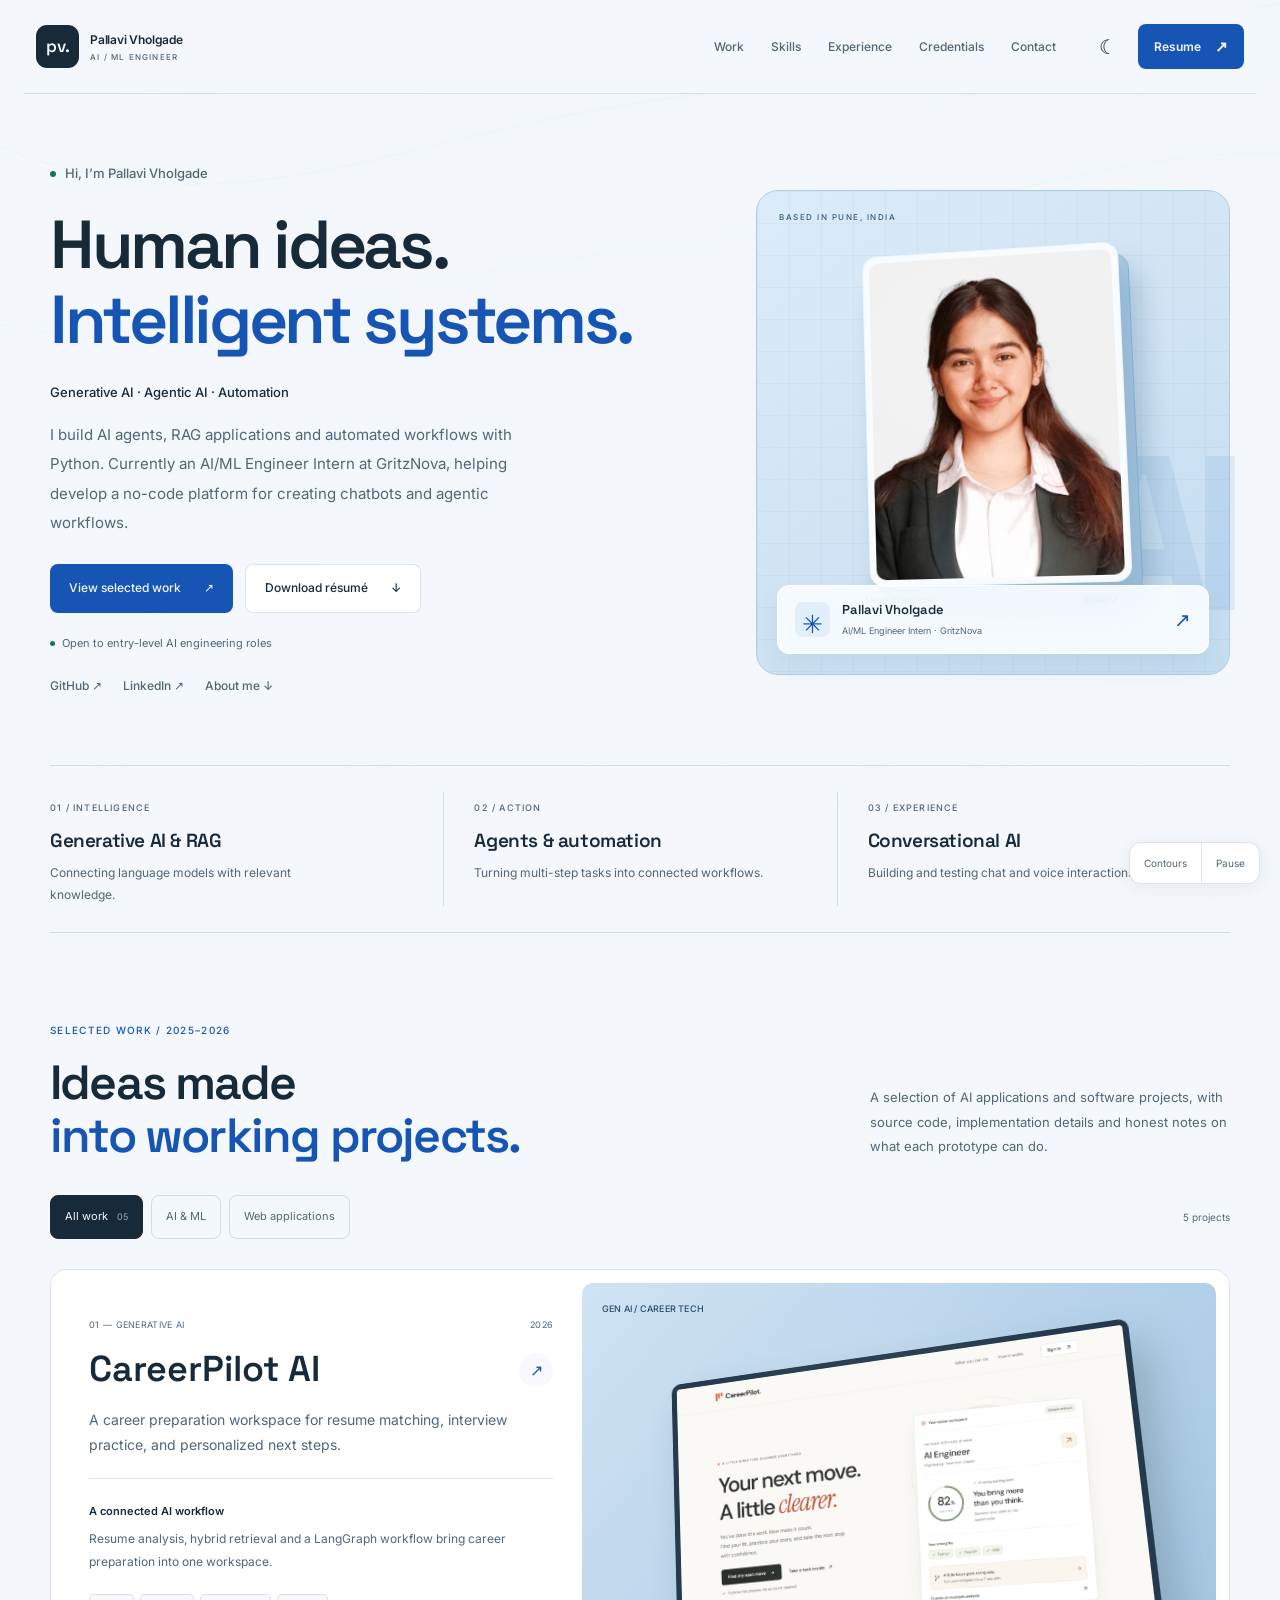
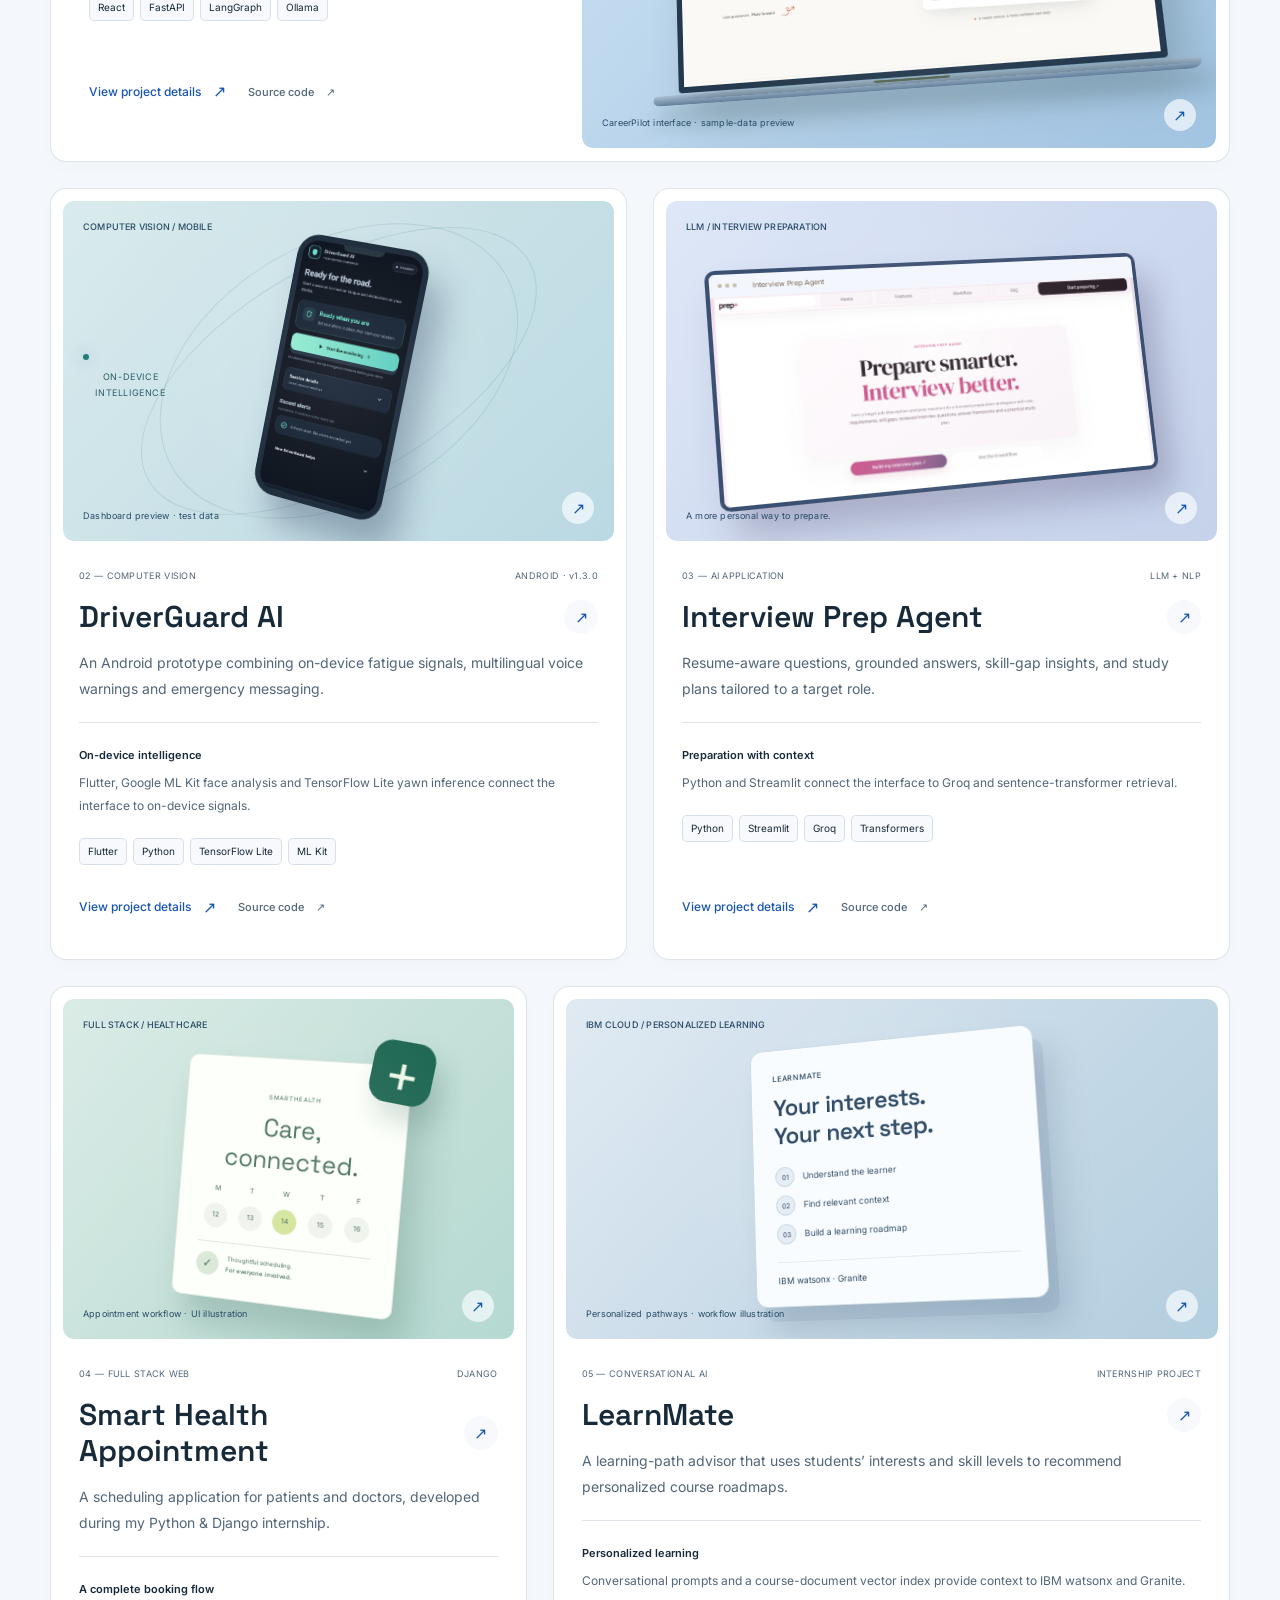
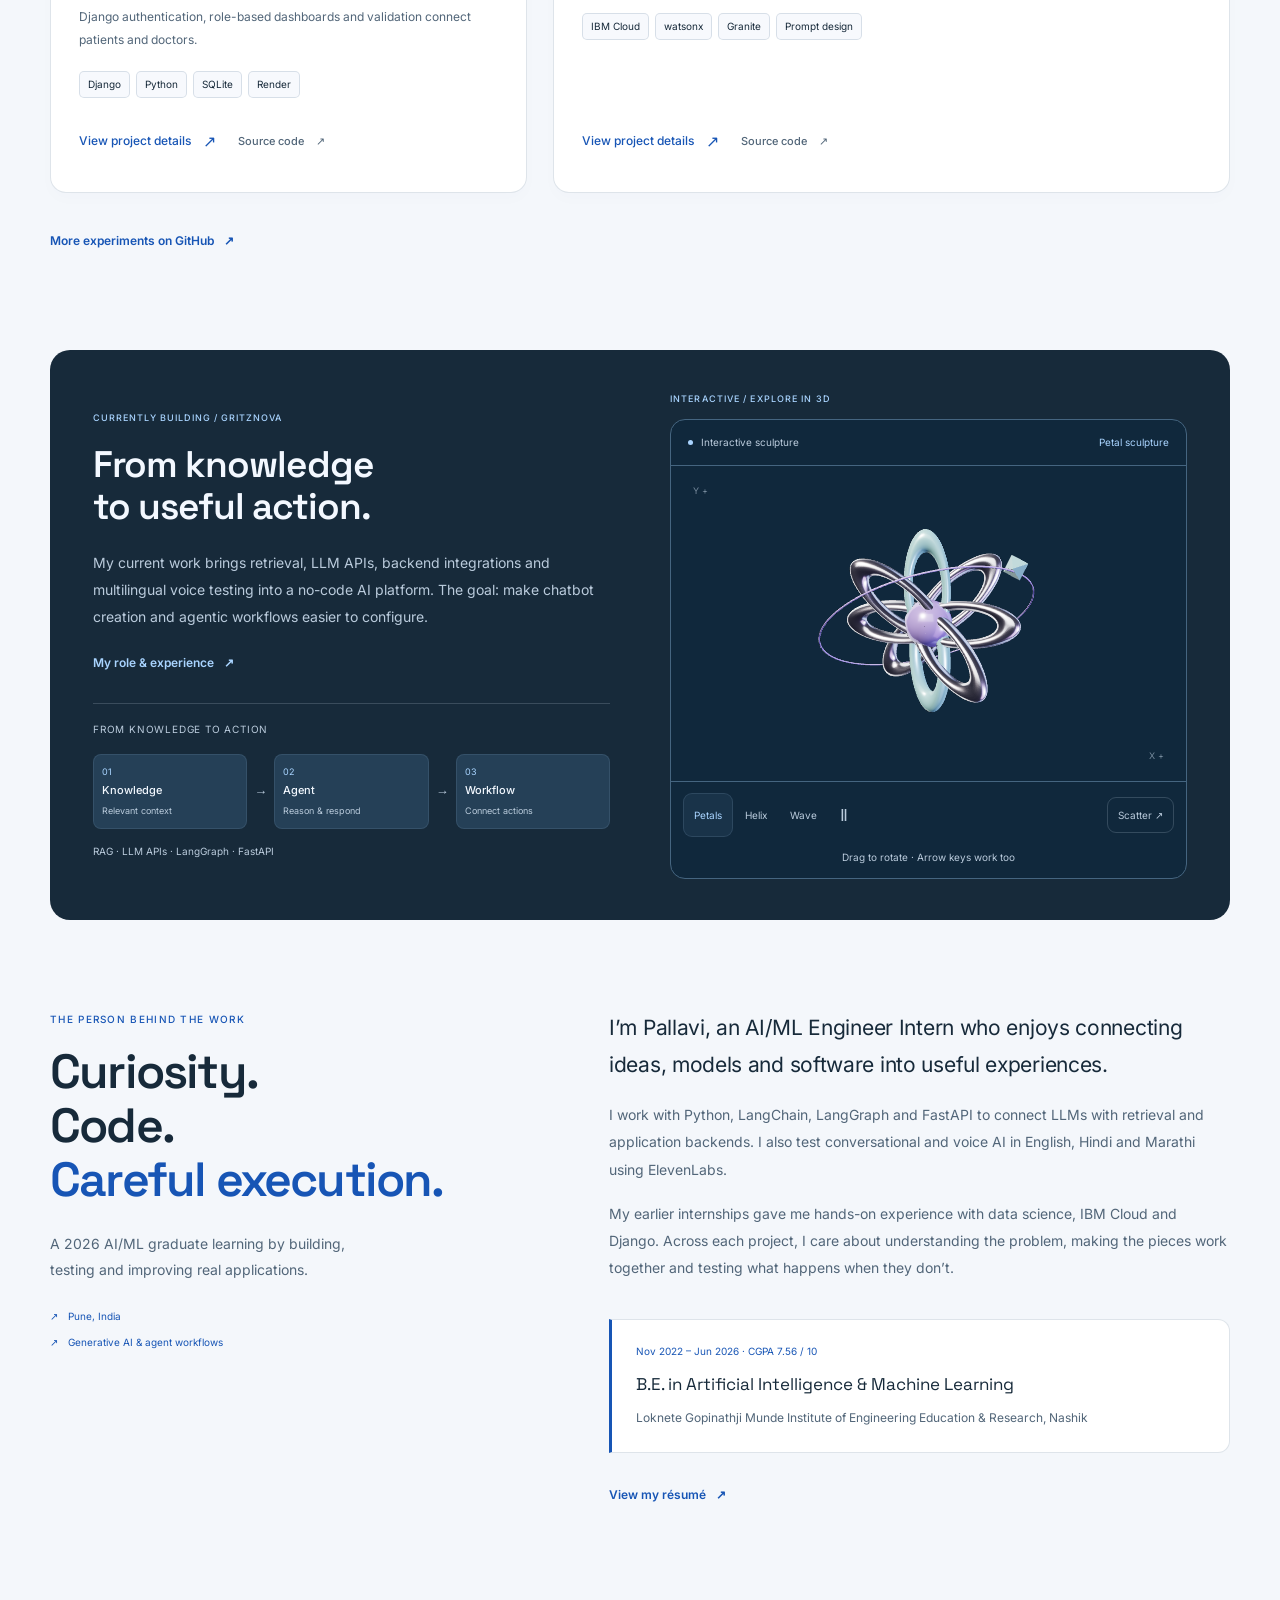
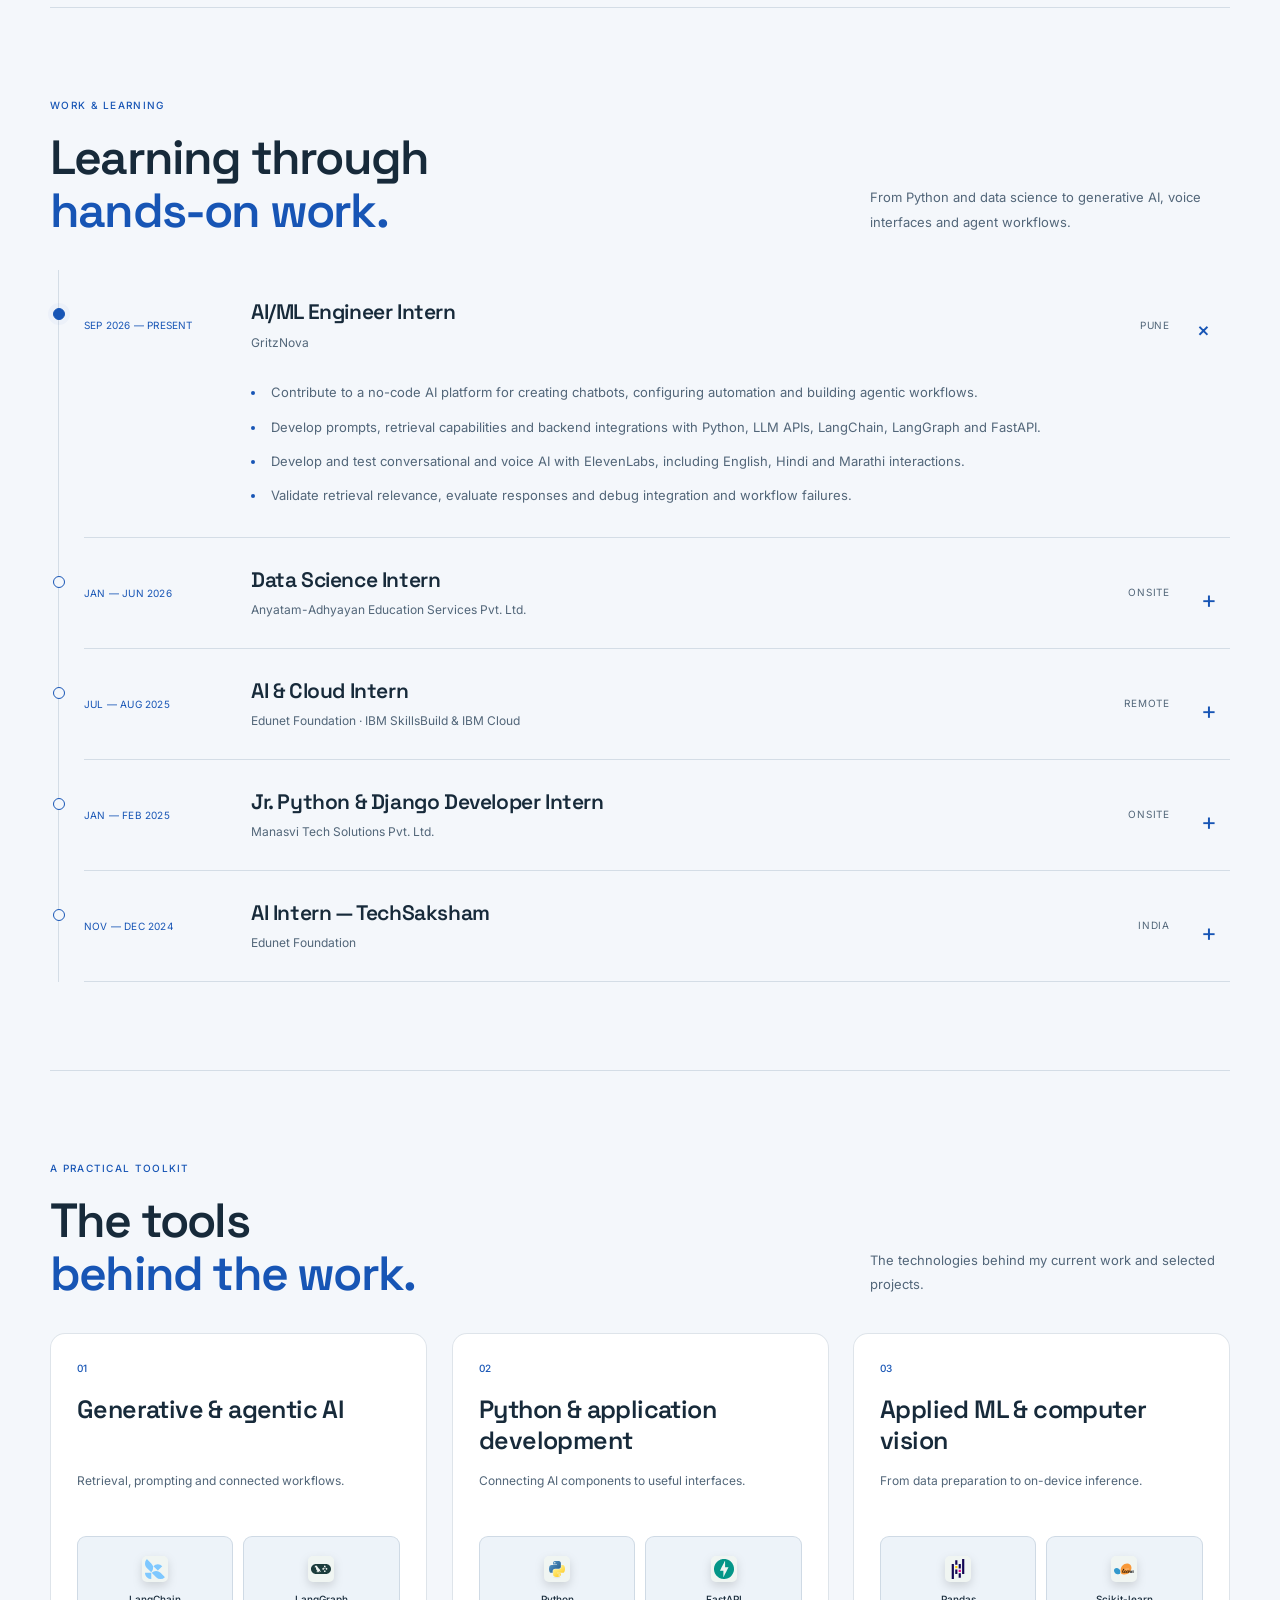
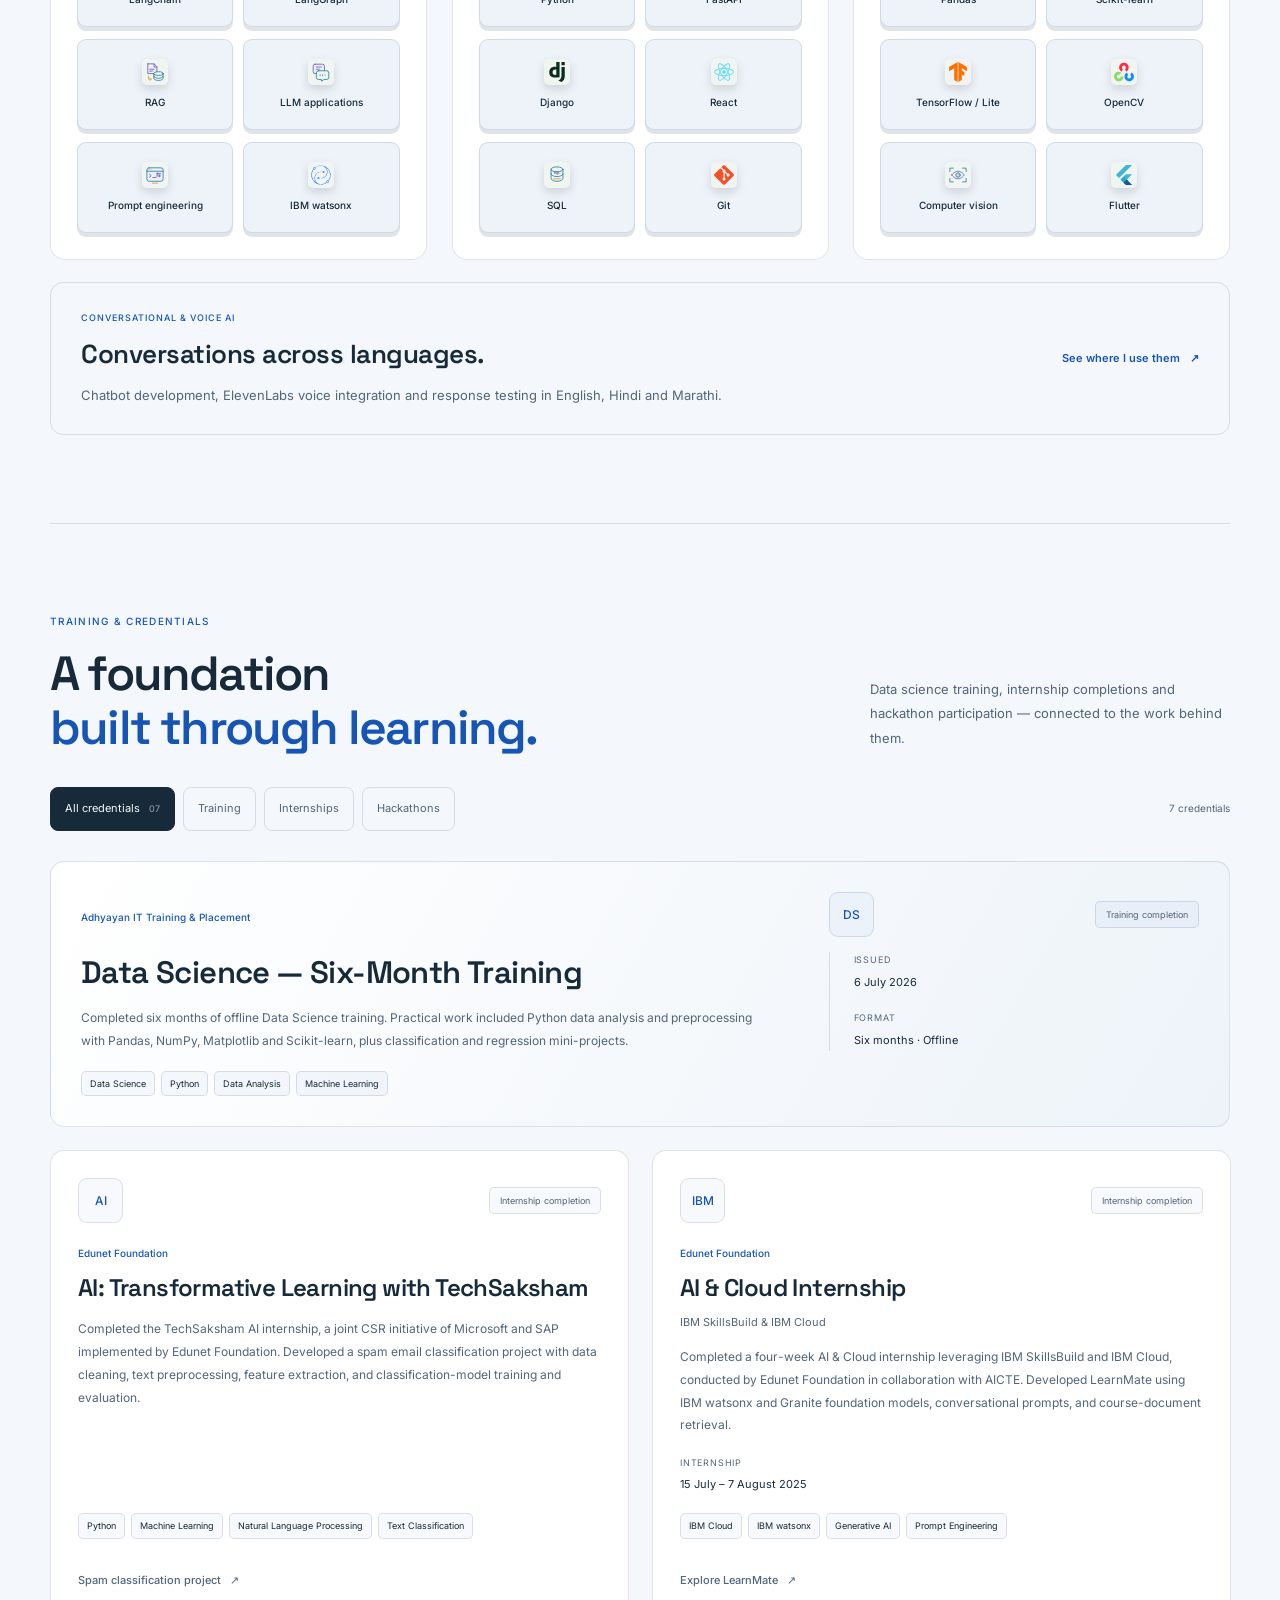
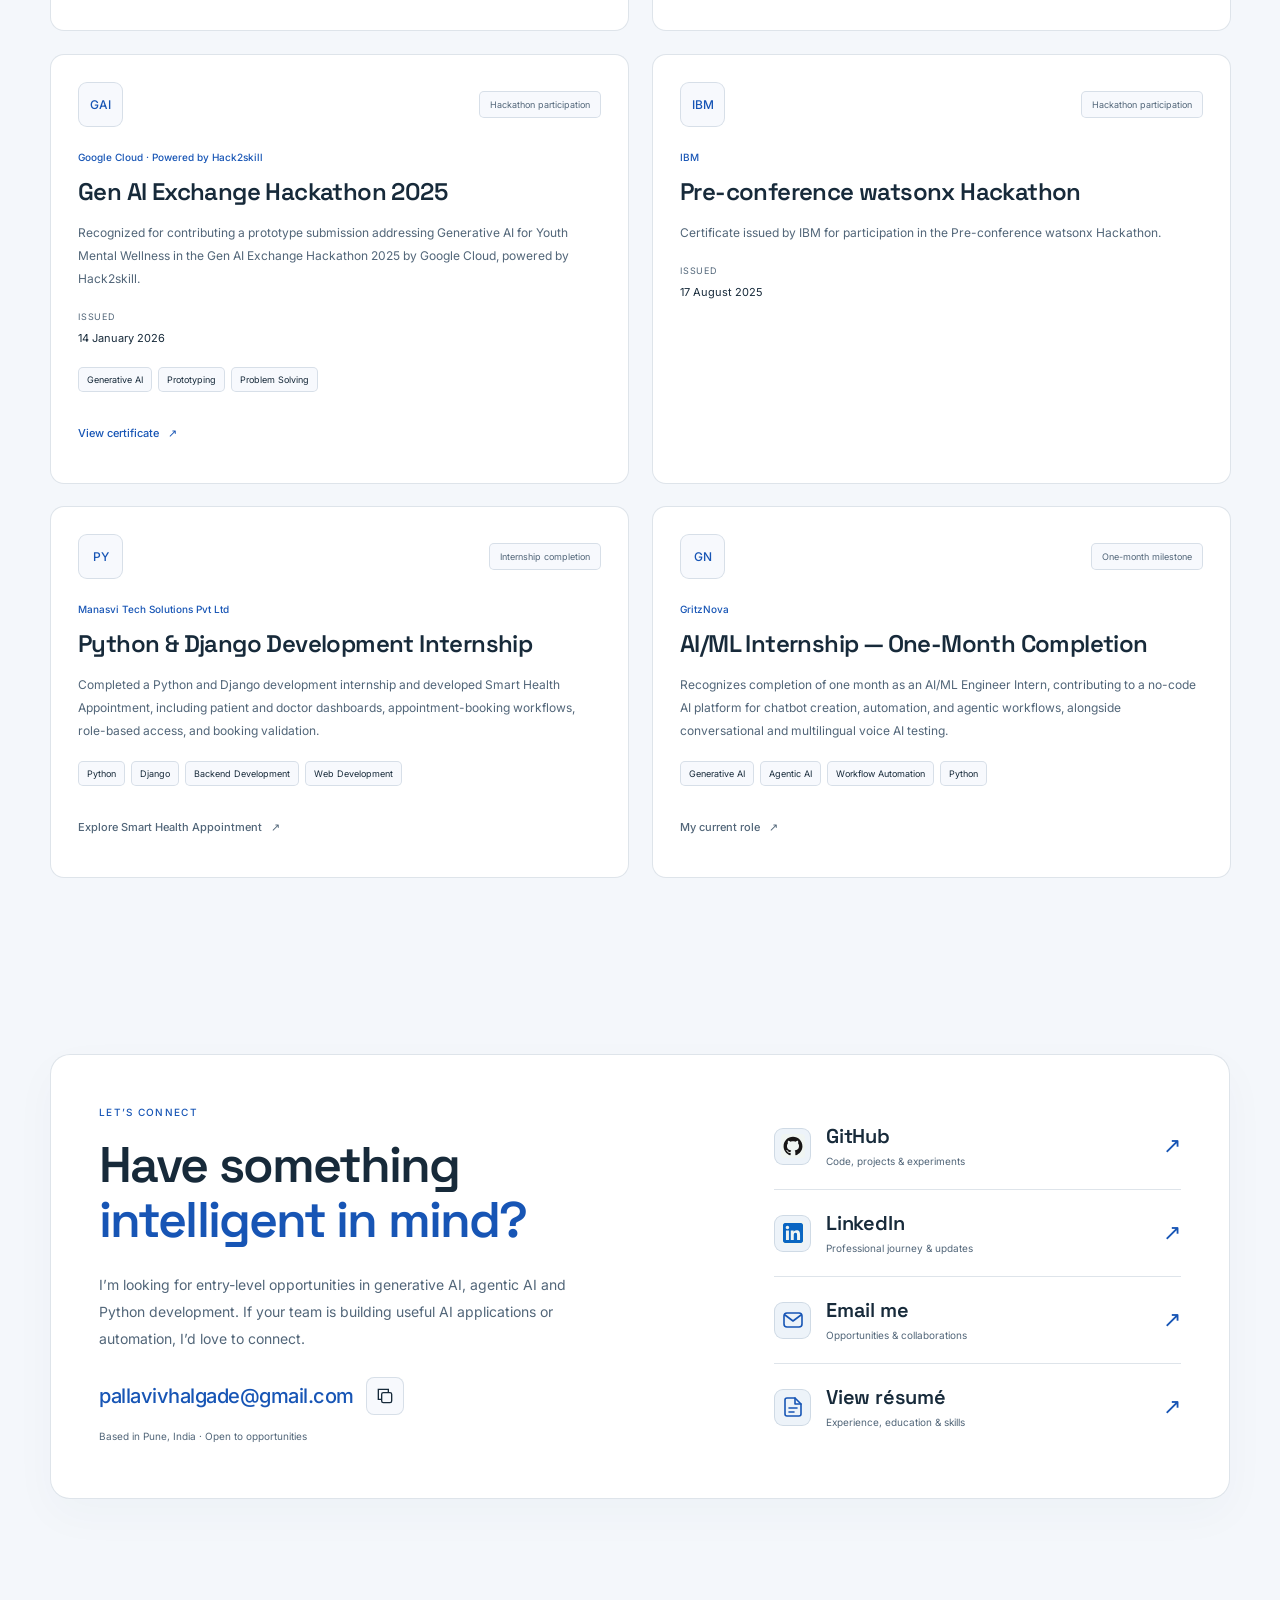
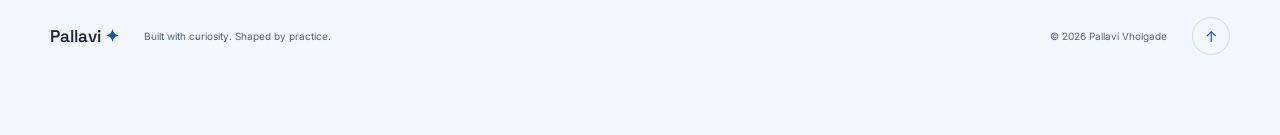
==== commit 6ce4b28b: "Redesign portfolio with a blue studio theme and clearer project storytelling" ====
--- a/index.html
+++ b/index.html
@@ -1,12 +1,12 @@
-<!DOCTYPE html><html lang="en" data-theme="dark"><head>
+<!DOCTYPE html><html lang="en" data-theme="light"><head>
 <meta charset="UTF-8"><meta name="viewport" content="width=device-width, initial-scale=1">
-<meta name="theme-color" content="#101014"><title>Pallavi Vholgade | Generative AI, Agentic AI &amp; Automation</title>
+<meta name="theme-color" content="#f4f7fb"><title>Pallavi Vholgade | Generative AI, Agentic AI &amp; Automation</title>
 <meta name="description" content="Pallavi Vholgade, AI/ML Engineer Intern at GritzNova. Explore hands-on work in AI agents, RAG, no-code automation, voice AI and Python applications.">
 <link rel="icon" href="./assets/favicon.svg" type="image/svg+xml">
 
 
 
-<script>try{document.documentElement.dataset.theme=localStorage.getItem('pv-refined-theme')==='light'?'light':'dark'}catch{}</script>
+<script>try{document.documentElement.dataset.theme=localStorage.getItem('pv-studio-theme')==='dark'?'dark':'light'}catch{}</script>
 
 
 
@@ -22,87 +22,87 @@
 <script type="application/ld+json">{"@context": "https://schema.org", "@type": "Person", "name": "Pallavi Vholgade", "url": "https://pallavi-portfolio-preview.vercel.app/", "jobTitle": "AI/ML Engineer Intern", "worksFor": {"@type": "Organization", "name": "GritzNova"}, "sameAs": ["https://github.com/pallavivhalgade", "https://www.linkedin.com/in/pallavi-vholgade-05565b24b/"], "knowsAbout": ["Generative AI", "Agentic AI", "Retrieval-Augmented Generation", "Python", "Workflow Automation"]}</script>
 
 
-<link rel="preload" href="./assets/fonts/poppins-semibold.ttf" type="font/ttf" crossorigin="anonymous" as="font"><link rel="preload" href="./assets/fonts/inter.woff2" type="font/woff2" crossorigin="anonymous" as="font"><link rel="stylesheet" href="./project-models.css"><link rel="stylesheet" href="./immersive.css"><link rel="stylesheet" href="./layout.css"></head>
+<link rel="preload" href="./assets/fonts/space-grotesk.woff2" type="font/woff2" crossorigin="anonymous" as="font"><link rel="preload" href="./assets/fonts/inter.woff2" type="font/woff2" crossorigin="anonymous" as="font"><link rel="stylesheet" href="./project-models.css"><link rel="stylesheet" href="./immersive.css"><link rel="stylesheet" href="./portfolio.css?v=studio-20261104"></head>
 <body><div class="reading-progress" aria-hidden="true"></div>
 <div class="wallpaper-layer" aria-hidden="true"><canvas id="live-wallpaper"></canvas><div class="wallpaper-vignette"></div></div>
 <a class="skip-link" href="#main">Skip to content</a>
 <header class="header">
-  <a class="brand" href="#home" aria-label="Pallavi Vholgade home"><span class="brand-symbol">pv<span>✦</span></span></a>
-  <nav aria-label="Main navigation" id="navigation"><a href="#home">Home</a><a href="#about">About</a><a href="#projects">Projects</a><a href="#experience">Experience</a><a href="#certifications">Certifications</a><a href="#stack">Skills</a><a href="#connect">Contact</a></nav>
+  <a class="brand" href="#home" aria-label="Pallavi Vholgade home"><span class="brand-symbol"><span class="brand-monogram">pv.</span><span class="brand-name">Pallavi Vholgade<small>AI / ML ENGINEER</small></span></span></a>
+  <nav aria-label="Main navigation" id="navigation"><a href="#projects">Work</a><a href="#stack">Skills</a><a href="#experience">Experience</a><a href="#certifications">Credentials</a><a href="#connect">Contact</a></nav>
   <div class="nav-actions"><button class="icon-button" id="theme" aria-label="Switch to light theme" title="Switch theme">☾</button><a class="resume-nav" href="./assets/Pallavi_Vholgade_BE.pdf" target="_blank" rel="noopener">Resume <span>↗</span></a><button id="menu" class="menu-button" aria-expanded="false" aria-controls="navigation" aria-label="Open navigation"><span></span><span></span></button></div>
 </header>
 <main id="main">
   <section class="hero shell" id="home" aria-labelledby="hero-title"><div class="hero-workbench"><div class="hero-body">
-  <p class="hello">GENERATIVE AI · AGENTIC AI · AUTOMATION</p><div class="creative-masthead"><h1 id="hero-title">Pallavi <span class="intro-surname">Vholgade.</span></h1></div><h2 class="hero-statement">AI/ML Engineer Intern at GritzNova</h2>
+  <p class="hello"><span class="status-dot" aria-hidden="true"></span> Hi, I’m Pallavi Vholgade</p><div class="creative-masthead"><h1 id="hero-title">Human ideas.<br><span class="intro-surname">Intelligent systems.</span></h1></div><h2 class="hero-statement">Generative AI · Agentic AI · Automation</h2>
 
 
-  <p class="intro">I build AI chatbots, RAG applications and agentic workflows with Python. My current work focuses on a no-code platform for creating AI agents and automating business workflows.</p>
+  <p class="intro">I build AI agents, RAG applications and automated workflows with Python. Currently an AI/ML Engineer Intern at GritzNova, helping develop a no-code platform for creating chatbots and agentic workflows.</p>
 
 
-  <div class="hero-actions"><a class="button primary" href="#projects">Explore my work <span aria-hidden="true">↘</span></a><a class="button secondary" href="mailto:pallavivhalgade@gmail.com">Let’s connect <span aria-hidden="true">↗</span></a></div>
+  <div class="hero-actions"><a class="button primary" href="#projects">View selected work <span aria-hidden="true">↗</span></a><a class="button secondary" href="./assets/Pallavi_Vholgade_BE.pdf" target="_blank" rel="noopener noreferrer">Download résumé <span aria-hidden="true">↓</span></a></div>
 
-<div class="hero-footer"><div class="hero-stack" aria-label="Core technologies"><span>Python</span><span>LangGraph</span><span>LangChain</span><span>RAG</span><span>FastAPI</span></div><div class="availability"><span class="status-dot" aria-hidden="true"></span> Open to entry-level AI engineering roles <span class="availability-divider">·</span> Pune, India</div><div class="hero-socials"><a href="https://github.com/pallavivhalgade" target="_blank" rel="noopener noreferrer">GitHub <span aria-hidden="true">↗</span></a><span aria-hidden="true">·</span><a href="https://www.linkedin.com/in/pallavi-vholgade-05565b24b" target="_blank" rel="noopener noreferrer">LinkedIn <span aria-hidden="true">↗</span></a><span aria-hidden="true">·</span><a href="./assets/Pallavi_Vholgade_BE.pdf" target="_blank" rel="noopener noreferrer">Résumé <span aria-hidden="true">↗</span></a></div></div></div><div class="portrait-stage">
+<div class="hero-footer"><div class="availability"><span class="status-dot" aria-hidden="true"></span> Open to entry-level AI engineering roles</div><div class="hero-socials"><a href="https://github.com/pallavivhalgade" target="_blank" rel="noopener noreferrer">GitHub ↗</a><a href="https://www.linkedin.com/in/pallavi-vholgade-05565b24b/" target="_blank" rel="noopener noreferrer">LinkedIn ↗</a><a href="#about">About me ↓</a></div></div></div><div class="portrait-composition"><div class="portrait-grid" aria-hidden="true"></div><span class="portrait-coordinate">BASED IN PUNE, INDIA</span><span class="portrait-background-type" aria-hidden="true">AI</span><div class="portrait-stage">
       <div class="portrait-shadow" aria-hidden="true"></div>
-      <button class="portrait-card" id="portrait-card" type="button" aria-label="Explore Pallavi’s 3D profile photo" aria-describedby="portrait-help">
+      <button class="portrait-card" id="portrait-card" type="button" aria-label="Tilt Pallavi’s portrait" aria-describedby="portrait-help">
         <span class="portrait-depth" aria-hidden="true"></span>
         <span class="portrait-photo"><img src="./assets/pallavi-profile.jpeg" alt="Pallavi Vholgade" width="413" height="531" fetchpriority="high"></span>
         <span class="portrait-glare" aria-hidden="true"></span>
-        <span class="portrait-chip">Pallavi · AI/ML Engineer Intern</span>
-        <span class="portrait-mark" aria-hidden="true">✦</span>
+
+
       </button>
-      <div class="portrait-hint"><span>Tilt the portrait</span><button id="portrait-reset" type="button" aria-label="Reset profile photo rotation">Reset ↺</button></div>
+      <div class="portrait-hint"><span>Move to explore</span><button id="portrait-reset" type="button" aria-label="Reset profile photo rotation">Reset ↺</button></div>
       <p id="portrait-help" class="visually-hidden">Move your pointer over the photo to tilt it. Tap or press Enter to change its angle. Use arrow keys to rotate, and Escape or Home to reset.</p>
-    </div></div></section>
-<section class="current-work shell" aria-labelledby="current-work-title" data-reveal="">
-  <div class="current-work-copy"><p class="eyebrow"><span class="status-dot" aria-hidden="true"></span> CURRENTLY BUILDING AT GRITZNOVA</p><h2 id="current-work-title">Making AI workflows accessible.</h2><p>I contribute to a no-code platform for creating chatbots, configuring automation and building agentic workflows. My work includes retrieval, backend integration and multilingual voice testing.</p><a class="text-link" href="#experience">My role &amp; experience <span aria-hidden="true">↗</span></a><div class="workflow-map" aria-label="Illustration of a knowledge-to-action AI workflow"><span class="workflow-caption">FROM KNOWLEDGE TO ACTION</span><div class="workflow-nodes"><span><b>01</b>Knowledge<small>Relevant context</small></span><i aria-hidden="true">→</i><span><b>02</b>Agent<small>Reason &amp; respond</small></span><i aria-hidden="true">→</i><span><b>03</b>Workflow<small>Connect actions</small></span></div><span class="workflow-footnote">RAG · LLM APIs · LangGraph · FastAPI</span></div></div>
-
-<div class="hero-lab" id="playground" aria-label="Interactive 3D sculpture"><span class="lab-label">EXPLORE THE INTERACTIVE 3D DISPLAY</span><div class="hero-visual" aria-label="Interactive 3D data playground">
-      <div class="visual-top"><span><i></i> Interactive sculpture</span><span class="visual-index" aria-live="polite">Petal sculpture</span></div>
-      <div class="scene" id="scene"><div class="scene-fallback" aria-hidden="true"><div></div><div></div><div></div><span>✳</span></div><canvas id="neural-canvas" tabindex="0" role="img" aria-label="Interactive chrome data bloom. Drag or use arrow keys to rotate. Change shapes or scatter the sculpture using the controls below."></canvas><span class="scene-axis axis-x" aria-hidden="true">X +</span><span class="scene-axis axis-y" aria-hidden="true">Y +</span></div>
-      <span class="floating-tag tag-one">INPUT:<br><strong>A LITTLE CURIOSITY.</strong></span><span class="floating-tag tag-two">OUTPUT:<br><strong>NEW POSSIBILITIES ↗</strong></span>
-      <div class="visual-bottom"><div class="scene-controls" role="group" aria-label="3D model"><button class="active" data-shape="orbit" aria-pressed="true">Petals</button><button data-shape="network" aria-pressed="false">Helix</button><button data-shape="wave" aria-pressed="false">Wave</button><button id="motion" aria-label="Pause 3D animation" title="Pause animation">Ⅱ</button></div><button id="scatter" aria-pressed="false">Scatter ↗</button></div><span class="drag-hint">Drag to rotate · Arrow keys work too</span>
-    </div></div></section>
-
-<section class="section shell about-section" id="about" aria-labelledby="about-title">
-  <div class="about-heading" data-reveal=""><p class="eyebrow">The person behind the work</p><h2 id="about-title">A little about me.</h2><p class="about-note">Learning by doing.<br>And doing it with curiosity.</p><div class="about-details"><span>Pune, India</span><span>Generative AI &amp; agent workflows</span></div></div>
-  <div class="about-content" data-reveal=""><div class="about-copy"><p class="about-lead">I’m an AI/ML Engineer Intern at GritzNova, working on a no-code platform for chatbots, automation and agentic workflows.</p><p>I work with Python, LangChain, LangGraph and FastAPI to connect LLMs with retrieval and application backends. I also test conversational and voice AI in English, Hindi and Marathi using ElevenLabs.</p><p>My earlier internships gave me hands-on experience with data science, IBM Cloud and Django. Across each project, I care about understanding the problem, making the pieces work together and testing what happens when they don’t.</p></div>
-  <div class="education" data-depth="3"><span>Nov 2022 – Jun 2026 · CGPA 7.56 / 10</span><strong>B.E. in Artificial Intelligence &amp; Machine Learning</strong><p>Loknete Gopinathji Munde Institute of Engineering Education &amp; Research, Nashik</p></div><a class="text-link" href="./assets/Pallavi_Vholgade_BE.pdf" target="_blank" rel="noopener noreferrer">View my résumé <span aria-hidden="true">↗</span></a></div>
-</section>
-<section class="section shell" id="projects" aria-labelledby="projects-title">
-    <div class="section-heading" data-reveal=""><div><p class="eyebrow">Selected work</p><h2 id="projects-title">Selected projects.</h2></div><p>AI workflows, on-device intelligence and useful applications. Explore what I built, how it works and where the boundaries are.</p></div>
+    </div><div class="portrait-meta"><span class="portrait-meta-icon" aria-hidden="true">✳</span><div><strong>Pallavi Vholgade</strong><span>AI/ML Engineer Intern · GritzNova</span></div><span aria-hidden="true">↗</span></div></div></div><div class="expertise-strip" aria-label="Areas I work in"><div><span>01 / INTELLIGENCE</span><strong>Generative AI &amp; RAG</strong><p>Connecting language models with relevant knowledge.</p></div><div><span>02 / ACTION</span><strong>Agents &amp; automation</strong><p>Turning multi-step tasks into connected workflows.</p></div><div><span>03 / EXPERIENCE</span><strong>Conversational AI</strong><p>Building and testing chat and voice interactions.</p></div></div></section><section class="section shell" id="projects" aria-labelledby="projects-title">
+    <div class="section-heading" data-reveal=""><div><p class="eyebrow">Selected work / 2025–2026</p><h2 id="projects-title">Ideas made<br><span>into working projects.</span></h2></div><p>A selection of AI applications and software projects, with source code, implementation details and honest notes on what each prototype can do.</p></div>
     <div class="project-toolbar"><div class="filters" role="group" aria-label="Filter projects"><button class="active" data-filter="all" aria-pressed="true">All work <span>05</span></button><button data-filter="ai" aria-pressed="false">AI &amp; ML</button><button data-filter="web" aria-pressed="false">Web applications</button></div><span class="project-count" aria-live="polite">5 projects</span></div>
     <div class="projects-grid">
       <article class="project-card" data-category="ai web" data-chapter="01"><div class="project-visual" data-depth="7"><button class="project-art career-art" data-project="career" aria-label="Explore CareerPilot AI project"><span class="art-label">GEN AI / CAREER TECH</span><div class="laptop model"><div class="laptop-screen"><img src="./assets/careerpilot-preview.png" alt="CareerPilot AI interface showing sample analysis data" width="1440" height="980" loading="lazy" decoding="async"></div><div class="laptop-base"></div></div><span class="art-caption">CareerPilot interface · sample-data preview</span><span class="art-open">↗</span></button><span class="project-chapter" aria-hidden="true">01</span></div><div class="project-story">
 
-        <div class="project-meta"><span>01 — GENERATIVE AI</span><span>2026</span></div><div class="project-title"><h3><button data-project="career">CareerPilot AI</button></h3><button class="circle-link" data-project="career" aria-label="Read about CareerPilot AI">↗</button></div><p>A career preparation workspace for resume matching, interview practice, and personalized next steps.</p><div class="tags"><span>React</span><span>FastAPI</span><span>LangGraph</span><span>Ollama</span></div>
-      <div class="project-actions"><button class="project-discover" data-project="career">Explore project <span aria-hidden="true">↗</span></button><a class="project-source" href="https://github.com/pallavivhalgade/CareerPilotAI" target="_blank" rel="noopener noreferrer">Source code <span aria-hidden="true">↗</span><span class="visually-hidden"> for CareerPilotAI</span></a></div></div></article>
+        <div class="project-meta"><span>01 — GENERATIVE AI</span><span>2026</span></div><div class="project-title"><h3><button data-project="career">CareerPilot AI</button></h3><button class="circle-link" data-project="career" aria-label="Read about CareerPilot AI">↗</button></div><p>A career preparation workspace for resume matching, interview practice, and personalized next steps.</p><div class="project-outcome"><span>A connected AI workflow</span><p>Resume analysis, hybrid retrieval and a LangGraph workflow bring career preparation into one workspace.</p></div><div class="tags"><span>React</span><span>FastAPI</span><span>LangGraph</span><span>Ollama</span></div>
+      <div class="project-actions"><button class="project-discover" data-project="career">View project details <span aria-hidden="true">↗</span></button><a class="project-source" href="https://github.com/pallavivhalgade/CareerPilotAI" target="_blank" rel="noopener noreferrer">Source code <span aria-hidden="true">↗</span><span class="visually-hidden"> for CareerPilotAI</span></a></div></div></article>
       <article class="project-card" data-category="ai" data-chapter="02"><div class="project-visual" data-depth="7"><button class="project-art driver-art" data-project="driver" aria-label="Explore DriverGuard AI project"><span class="art-label">COMPUTER VISION / MOBILE</span><div class="driver-orbit" aria-hidden="true"></div><span class="detection-label"><i></i> ON-DEVICE INTELLIGENCE</span><div class="phone model"><span class="phone-speaker"></span><img src="./assets/driverguard-v1.3.0.png" alt="DriverGuard v1.3.0 dashboard preview" width="300" height="600" loading="lazy"></div><span class="art-caption">Dashboard preview · test data</span><span class="art-open">↗</span></button><span class="project-chapter" aria-hidden="true">02</span></div><div class="project-story">
 
-        <div class="project-meta"><span>02 — COMPUTER VISION</span><span>ANDROID · v1.3.0</span></div><div class="project-title"><h3><button data-project="driver">DriverGuard AI</button></h3><button class="circle-link" data-project="driver" aria-label="Read about DriverGuard AI">↗</button></div><p>An Android prototype combining on-device fatigue signals, multilingual voice warnings and emergency messaging.</p><div class="tags"><span>Flutter</span><span>Python</span><span>TensorFlow Lite</span><span>ML Kit</span></div>
-      <div class="project-actions"><button class="project-discover" data-project="driver">Explore project <span aria-hidden="true">↗</span></button><a class="project-source" href="https://github.com/pallavivhalgade/AI-Based-Driver-Fatigue-and-Distraction-Detection" target="_blank" rel="noopener noreferrer">Source code <span aria-hidden="true">↗</span><span class="visually-hidden"> for AI-Based-Driver-Fatigue-and-Distraction-Detection</span></a></div></div></article>
+        <div class="project-meta"><span>02 — COMPUTER VISION</span><span>ANDROID · v1.3.0</span></div><div class="project-title"><h3><button data-project="driver">DriverGuard AI</button></h3><button class="circle-link" data-project="driver" aria-label="Read about DriverGuard AI">↗</button></div><p>An Android prototype combining on-device fatigue signals, multilingual voice warnings and emergency messaging.</p><div class="project-outcome"><span>On-device intelligence</span><p>Flutter, Google ML Kit face analysis and TensorFlow Lite yawn inference connect the interface to on-device signals.</p></div><div class="tags"><span>Flutter</span><span>Python</span><span>TensorFlow Lite</span><span>ML Kit</span></div>
+      <div class="project-actions"><button class="project-discover" data-project="driver">View project details <span aria-hidden="true">↗</span></button><a class="project-source" href="https://github.com/pallavivhalgade/AI-Based-Driver-Fatigue-and-Distraction-Detection" target="_blank" rel="noopener noreferrer">Source code <span aria-hidden="true">↗</span><span class="visually-hidden"> for AI-Based-Driver-Fatigue-and-Distraction-Detection</span></a></div></div></article>
       <article class="project-card" data-category="ai web" data-chapter="03"><div class="project-visual" data-depth="7"><button class="project-art interview-art" data-project="interview" aria-label="Explore Interview Prep Agent project"><span class="art-label">LLM / INTERVIEW PREPARATION</span><div class="browser-model model"><div class="browser-bar"><i></i><i></i><i></i><span>Interview Prep Agent</span></div><img src="./assets/interview.png" alt="Interview Prep Agent application interface" width="900" height="500" loading="lazy"></div><span class="art-caption">A more personal way to prepare.</span><span class="art-open">↗</span></button><span class="project-chapter" aria-hidden="true">03</span></div><div class="project-story">
 
-        <div class="project-meta"><span>03 — AI APPLICATION</span><span>LLM + NLP</span></div><div class="project-title"><h3><button data-project="interview">Interview Prep Agent</button></h3><button class="circle-link" data-project="interview" aria-label="Read about Interview Prep Agent">↗</button></div><p>Resume-aware questions, grounded answers, skill-gap insights, and study plans tailored to a target role.</p><div class="tags"><span>Python</span><span>Streamlit</span><span>Groq</span><span>Transformers</span></div>
-      <div class="project-actions"><button class="project-discover" data-project="interview">Explore project <span aria-hidden="true">↗</span></button><a class="project-source" href="https://github.com/pallavivhalgade/interview-prep-agent" target="_blank" rel="noopener noreferrer">Source code <span aria-hidden="true">↗</span><span class="visually-hidden"> for interview-prep-agent</span></a></div></div></article>
+        <div class="project-meta"><span>03 — AI APPLICATION</span><span>LLM + NLP</span></div><div class="project-title"><h3><button data-project="interview">Interview Prep Agent</button></h3><button class="circle-link" data-project="interview" aria-label="Read about Interview Prep Agent">↗</button></div><p>Resume-aware questions, grounded answers, skill-gap insights, and study plans tailored to a target role.</p><div class="project-outcome"><span>Preparation with context</span><p>Python and Streamlit connect the interface to Groq and sentence-transformer retrieval.</p></div><div class="tags"><span>Python</span><span>Streamlit</span><span>Groq</span><span>Transformers</span></div>
+      <div class="project-actions"><button class="project-discover" data-project="interview">View project details <span aria-hidden="true">↗</span></button><a class="project-source" href="https://github.com/pallavivhalgade/interview-prep-agent" target="_blank" rel="noopener noreferrer">Source code <span aria-hidden="true">↗</span><span class="visually-hidden"> for interview-prep-agent</span></a></div></div></article>
       <article class="project-card" data-category="web" data-chapter="04"><div class="project-visual" data-depth="7"><button class="project-art health-art" data-project="health" aria-label="Explore SmartHealth Appointment System project"><span class="art-label">FULL STACK / HEALTHCARE</span><div class="health-model model"><div class="health-symbol">+</div><div class="appointment-card"><span>SMARTHEALTH</span><strong>Care, connected.</strong><div class="calendar-days"><span>M</span><span>T</span><span>W</span><span>T</span><span>F</span><b>12</b><b>13</b><b class="selected">14</b><b>15</b><b>16</b></div><div class="appointment-line"><i>✓</i><span>Thoughtful scheduling.<br><strong>For everyone involved.</strong></span></div></div></div><span class="art-caption">Appointment workflow · UI illustration</span><span class="art-open">↗</span></button><span class="project-chapter" aria-hidden="true">04</span></div><div class="project-story">
 
-        <div class="project-meta"><span>04 — FULL STACK WEB</span><span>DJANGO</span></div><div class="project-title"><h3><button data-project="health">Smart Health Appointment</button></h3><button class="circle-link" data-project="health" aria-label="Read about Smart Health Appointment">↗</button></div><p>A Django appointment-booking application with patient and doctor dashboards, role-based access and booking validation.</p><div class="tags"><span>Django</span><span>Python</span><span>SQLite</span><span>Render</span></div>
-      <div class="project-actions"><button class="project-discover" data-project="health">Explore project <span aria-hidden="true">↗</span></button><a class="project-source" href="https://github.com/pallavivhalgade/smart-health-appointment" target="_blank" rel="noopener noreferrer">Source code <span aria-hidden="true">↗</span><span class="visually-hidden"> for smart-health-appointment</span></a></div></div></article>
+        <div class="project-meta"><span>04 — FULL STACK WEB</span><span>DJANGO</span></div><div class="project-title"><h3><button data-project="health">Smart Health Appointment</button></h3><button class="circle-link" data-project="health" aria-label="Read about Smart Health Appointment">↗</button></div><p>A scheduling application for patients and doctors, developed during my Python &amp; Django internship.</p><div class="project-outcome"><span>A complete booking flow</span><p>Django authentication, role-based dashboards and validation connect patients and doctors.</p></div><div class="tags"><span>Django</span><span>Python</span><span>SQLite</span><span>Render</span></div>
+      <div class="project-actions"><button class="project-discover" data-project="health">View project details <span aria-hidden="true">↗</span></button><a class="project-source" href="https://github.com/pallavivhalgade/smart-health-appointment" target="_blank" rel="noopener noreferrer">Source code <span aria-hidden="true">↗</span><span class="visually-hidden"> for smart-health-appointment</span></a></div></div></article>
 
 <article class="project-card learnmate-card" data-category="ai" data-chapter="05">
   <div class="project-visual" data-depth="7"><button class="project-art learnmate-art" data-project="learnmate" aria-label="Explore LearnMate project"><span class="art-label">IBM CLOUD / PERSONALIZED LEARNING</span><div class="learning-model model"><span class="learning-kicker">LEARNMATE</span><strong>Your interests.<br>Your next step.</strong><div class="learning-path"><span><i aria-hidden="true">01</i>Understand the learner</span><span><i aria-hidden="true">02</i>Find relevant context</span><span><i aria-hidden="true">03</i>Build a learning roadmap</span></div><span class="learning-model-note">IBM watsonx · Granite</span></div><span class="art-caption">Personalized pathways · workflow illustration</span><span class="art-open" aria-hidden="true">↗</span></button><span class="project-chapter" aria-hidden="true">05</span></div>
-  <div class="project-story"><div class="project-meta"><span>05 — CONVERSATIONAL AI</span><span>INTERNSHIP PROJECT</span></div><div class="project-title"><h3><button data-project="learnmate">LearnMate</button></h3><button class="circle-link" data-project="learnmate" aria-label="Read about LearnMate">↗</button></div><p>A learning-path advisor that uses students’ interests and skill levels to recommend personalized course roadmaps.</p><div class="tags"><span>IBM Cloud</span><span>watsonx</span><span>Granite</span><span>Prompt design</span></div><div class="project-actions"><button class="project-discover" data-project="learnmate">Explore project <span aria-hidden="true">↗</span></button><a class="project-source" href="https://github.com/pallavivhalgade/learnmate-watsonx" target="_blank" rel="noopener noreferrer">Source code <span aria-hidden="true">↗</span><span class="visually-hidden"> for learnmate-watsonx</span></a></div></div>
+  <div class="project-story"><div class="project-meta"><span>05 — CONVERSATIONAL AI</span><span>INTERNSHIP PROJECT</span></div><div class="project-title"><h3><button data-project="learnmate">LearnMate</button></h3><button class="circle-link" data-project="learnmate" aria-label="Read about LearnMate">↗</button></div><p>A learning-path advisor that uses students’ interests and skill levels to recommend personalized course roadmaps.</p><div class="project-outcome"><span>Personalized learning</span><p>Conversational prompts and a course-document vector index provide context to IBM watsonx and Granite.</p></div><div class="tags"><span>IBM Cloud</span><span>watsonx</span><span>Granite</span><span>Prompt design</span></div><div class="project-actions"><button class="project-discover" data-project="learnmate">View project details <span aria-hidden="true">↗</span></button><a class="project-source" href="https://github.com/pallavivhalgade/learnmate-watsonx" target="_blank" rel="noopener noreferrer">Source code <span aria-hidden="true">↗</span><span class="visually-hidden"> for learnmate-watsonx</span></a></div></div>
 </article>
     </div>
     <a class="text-link github-link" href="https://github.com/pallavivhalgade" target="_blank" rel="noopener">More experiments on GitHub <span>↗</span></a>
   </section>
-  <section class="section shell experience-section" id="experience" aria-labelledby="experience-title"><div class="section-heading" data-reveal=""><div><p class="eyebrow">Work &amp; learning</p><h2 id="experience-title">Experience &amp; growth.</h2></div><p>From Python and data science to generative AI, voice interfaces and agent workflows.</p></div><div class="timeline"><details open=""><summary><span class="exp-date">SEP 2026 — PRESENT</span><span class="exp-role"><strong>AI/ML Engineer Intern</strong><span>GritzNova</span></span><span class="exp-mode">PUNE</span><span class="expand" aria-hidden="true">+</span></summary><div class="exp-description"><ul><li>Contribute to a no-code AI platform for creating chatbots, configuring automation and building agentic workflows.</li><li>Develop prompts, retrieval capabilities and backend integrations with Python, LLM APIs, LangChain, LangGraph and FastAPI.</li><li>Develop and test conversational and voice AI with ElevenLabs, including English, Hindi and Marathi interactions.</li><li>Validate retrieval relevance, evaluate responses and debug integration and workflow failures.</li></ul></div></details>
+<section class="current-work shell" aria-labelledby="current-work-title" data-reveal="">
+  <div class="current-work-copy"><p class="eyebrow">Currently building / GritzNova</p><h2 id="current-work-title">From knowledge<br>to useful action.</h2><p>My current work brings retrieval, LLM APIs, backend integrations and multilingual voice testing into a no-code AI platform. The goal: make chatbot creation and agentic workflows easier to configure.</p><a class="text-link" href="#experience">My role &amp; experience <span aria-hidden="true">↗</span></a><div class="workflow-map" aria-label="Illustration of a knowledge-to-action AI workflow"><span class="workflow-caption">FROM KNOWLEDGE TO ACTION</span><div class="workflow-nodes"><span><b>01</b>Knowledge<small>Relevant context</small></span><i aria-hidden="true">→</i><span><b>02</b>Agent<small>Reason &amp; respond</small></span><i aria-hidden="true">→</i><span><b>03</b>Workflow<small>Connect actions</small></span></div><span class="workflow-footnote">RAG · LLM APIs · LangGraph · FastAPI</span></div></div>
+
+<div class="hero-lab" id="playground" aria-label="Interactive 3D sculpture"><span class="lab-label">INTERACTIVE / EXPLORE IN 3D</span><div class="hero-visual" aria-label="Interactive 3D data playground">
+      <div class="visual-top"><span><i></i> Interactive sculpture</span><span class="visual-index" aria-live="polite">Petal sculpture</span></div>
+      <div class="scene" id="scene"><div class="scene-fallback" aria-hidden="true"><div></div><div></div><div></div><span>✳</span></div><canvas id="neural-canvas" tabindex="0" role="img" aria-label="Interactive chrome data bloom. Drag or use arrow keys to rotate. Change shapes or scatter the sculpture using the controls below."></canvas><span class="scene-axis axis-x" aria-hidden="true">X +</span><span class="scene-axis axis-y" aria-hidden="true">Y +</span></div>
+      <span class="floating-tag tag-one">INPUT:<br><strong>A LITTLE CURIOSITY.</strong></span><span class="floating-tag tag-two">OUTPUT:<br><strong>NEW POSSIBILITIES ↗</strong></span>
+      <div class="visual-bottom"><div class="scene-controls" role="group" aria-label="3D model"><button class="active" data-shape="orbit" aria-pressed="true" disabled="">Petals</button><button data-shape="network" aria-pressed="false" disabled="">Helix</button><button data-shape="wave" aria-pressed="false" disabled="">Wave</button><button id="motion" aria-label="Pause 3D animation" title="Pause animation" disabled="">Ⅱ</button></div><button id="scatter" aria-pressed="false" disabled="">Scatter ↗</button></div><span class="drag-hint">Drag to rotate · Arrow keys work too</span>
+    </div></div></section>
+
+<section class="section shell about-section" id="about" aria-labelledby="about-title">
+  <div class="about-heading" data-reveal=""><p class="eyebrow">The person behind the work</p><h2 id="about-title">Curiosity.<br>Code.<br><span>Careful execution.</span></h2><p class="about-note">A 2026 AI/ML graduate learning by building, testing and improving real applications.</p><div class="about-details"><span>Pune, India</span><span>Generative AI &amp; agent workflows</span></div></div>
+  <div class="about-content" data-reveal=""><div class="about-copy"><p class="about-lead">I’m Pallavi, an AI/ML Engineer Intern who enjoys connecting ideas, models and software into useful experiences.</p><p>I work with Python, LangChain, LangGraph and FastAPI to connect LLMs with retrieval and application backends. I also test conversational and voice AI in English, Hindi and Marathi using ElevenLabs.</p><p>My earlier internships gave me hands-on experience with data science, IBM Cloud and Django. Across each project, I care about understanding the problem, making the pieces work together and testing what happens when they don’t.</p></div>
+  <div class="education" data-depth="3"><span>Nov 2022 – Jun 2026 · CGPA 7.56 / 10</span><strong>B.E. in Artificial Intelligence &amp; Machine Learning</strong><p>Loknete Gopinathji Munde Institute of Engineering Education &amp; Research, Nashik</p></div><a class="text-link" href="./assets/Pallavi_Vholgade_BE.pdf" target="_blank" rel="noopener noreferrer">View my résumé <span aria-hidden="true">↗</span></a></div>
+</section>
+
+  <section class="section shell experience-section" id="experience" aria-labelledby="experience-title"><div class="section-heading" data-reveal=""><div><p class="eyebrow">Work &amp; learning</p><h2 id="experience-title">Learning through<br><span>hands-on work.</span></h2></div><p>From Python and data science to generative AI, voice interfaces and agent workflows.</p></div><div class="timeline"><details open=""><summary><span class="exp-date">SEP 2026 — PRESENT</span><span class="exp-role"><strong>AI/ML Engineer Intern</strong><span>GritzNova</span></span><span class="exp-mode">PUNE</span><span class="expand" aria-hidden="true">+</span></summary><div class="exp-description"><ul><li>Contribute to a no-code AI platform for creating chatbots, configuring automation and building agentic workflows.</li><li>Develop prompts, retrieval capabilities and backend integrations with Python, LLM APIs, LangChain, LangGraph and FastAPI.</li><li>Develop and test conversational and voice AI with ElevenLabs, including English, Hindi and Marathi interactions.</li><li>Validate retrieval relevance, evaluate responses and debug integration and workflow failures.</li></ul></div></details>
 <details><summary><span class="exp-date">JAN — JUN 2026</span><span class="exp-role"><strong>Data Science Intern</strong><span>Anyatam-Adhyayan Education Services Pvt. Ltd.</span></span><span class="exp-mode">ONSITE</span><span class="expand" aria-hidden="true">+</span></summary><div class="exp-description"><ul><li>Completed hands-on Python data science training using Pandas, NumPy, Matplotlib and Scikit-learn for analysis and preprocessing.</li><li>Built classification and regression mini-projects covering model training and evaluation, with foundational exposure to generative AI and LLM applications.</li></ul></div></details>
 <details><summary><span class="exp-date">JUL — AUG 2025</span><span class="exp-role"><strong>AI &amp; Cloud Intern</strong><span>Edunet Foundation · IBM SkillsBuild &amp; IBM Cloud</span></span><span class="exp-mode">REMOTE</span><span class="expand" aria-hidden="true">+</span></summary><div class="exp-description"><ul><li>Completed a four-week AI &amp; Cloud internship conducted by Edunet Foundation in collaboration with AICTE.</li><li>Developed LearnMate using IBM watsonx and Granite foundation models to recommend course pathways based on students’ interests and skill levels.</li><li>Worked on prompt design, course-document retrieval, AI workflows and basic evaluation in the IBM Cloud environment.</li></ul></div></details>
 <details><summary><span class="exp-date">JAN — FEB 2025</span><span class="exp-role"><strong>Jr. Python &amp; Django Developer Intern</strong><span>Manasvi Tech Solutions Pvt. Ltd.</span></span><span class="exp-mode">ONSITE</span><span class="expand" aria-hidden="true">+</span></summary><div class="exp-description"><ul><li>Developed Smart Health Appointment with Python and Django, including patient and doctor dashboards, appointment booking and validation.</li><li>Implemented authentication and role-based access, and contributed to debugging, testing, documentation and maintenance.</li></ul></div></details>
-<details><summary><span class="exp-date">NOV — DEC 2024</span><span class="exp-role"><strong>AI Intern — TechSaksham</strong><span>Edunet Foundation</span></span><span class="exp-mode">INDIA</span><span class="expand" aria-hidden="true">+</span></summary><div class="exp-description"><ul><li>Worked on a supervised machine learning project for spam email classification, including data cleaning, preprocessing and feature extraction.</li><li>Built and evaluated classification models using Python and standard machine learning libraries.</li></ul></div></details></div></section>
+<details><summary><span class="exp-date">NOV — DEC 2024</span><span class="exp-role"><strong>AI Intern — TechSaksham</strong><span>Edunet Foundation</span></span><span class="exp-mode">INDIA</span><span class="expand" aria-hidden="true">+</span></summary><div class="exp-description"><ul><li>Worked on a supervised machine learning project for spam email classification, including data cleaning, preprocessing and feature extraction.</li><li>Built and evaluated classification models using Python and standard machine learning libraries.</li></ul></div></details></div></section><section class="section shell technologies-section" id="stack" aria-labelledby="stack-title"><div class="section-heading" data-reveal=""><div><p class="eyebrow">A practical toolkit</p><h2 id="stack-title">The tools<br><span>behind the work.</span></h2></div><p>The technologies behind my current work and selected projects.</p></div><div class="skill-groups"><article class="skill-group" data-depth="3"><span class="skill-group-number">01</span><h3>Generative &amp; agentic AI</h3><p>Retrieval, prompting and connected workflows.</p><ul class="skill-grid"><li><a class="tech-card skill-item" href="https://docs.langchain.com/" target="_blank" rel="noopener noreferrer"><span class="tech-card-surface"><img src="./assets/skills/langchain.svg" width="32" height="32" alt="" loading="lazy"><span>LangChain</span><span class="skill-arrow" aria-hidden="true">↗</span></span></a></li><li><a class="tech-card skill-item" href="https://docs.langchain.com/oss/python/langgraph/overview" target="_blank" rel="noopener noreferrer"><span class="tech-card-surface"><img src="./assets/skills/langgraph.svg" width="32" height="32" alt="" loading="lazy"><span>LangGraph</span><span class="skill-arrow" aria-hidden="true">↗</span></span></a></li><li><a class="tech-card skill-item" href="https://docs.langchain.com/oss/python/langchain/rag" target="_blank" rel="noopener noreferrer"><span class="tech-card-surface"><img src="./assets/skills/rag.svg" width="32" height="32" alt="" loading="lazy"><span>RAG</span><span class="skill-arrow" aria-hidden="true">↗</span></span></a></li><li><a class="tech-card skill-item" href="https://huggingface.co/docs/transformers/" target="_blank" rel="noopener noreferrer"><span class="tech-card-surface"><img src="./assets/skills/llms.svg" width="32" height="32" alt="" loading="lazy"><span>LLM applications</span><span class="skill-arrow" aria-hidden="true">↗</span></span></a></li><li><a class="tech-card skill-item" href="https://www.ibm.com/think/topics/prompt-engineering" target="_blank" rel="noopener noreferrer"><span class="tech-card-surface"><img src="./assets/skills/prompt-engineering.svg" width="32" height="32" alt="" loading="lazy"><span>Prompt engineering</span><span class="skill-arrow" aria-hidden="true">↗</span></span></a></li><li><a class="tech-card skill-item" href="https://www.ibm.com/products/watsonx-ai" target="_blank" rel="noopener noreferrer"><span class="tech-card-surface"><img src="./assets/skills/watsonx-ai.svg" width="32" height="32" alt="" loading="lazy"><span>IBM watsonx</span><span class="skill-arrow" aria-hidden="true">↗</span></span></a></li></ul></article><article class="skill-group" data-depth="3"><span class="skill-group-number">02</span><h3>Python &amp; application development</h3><p>Connecting AI components to useful interfaces.</p><ul class="skill-grid"><li><a class="tech-card skill-item" href="https://docs.python.org/3/" target="_blank" rel="noopener noreferrer"><span class="tech-card-surface"><img src="./assets/skills/python.svg" width="32" height="32" alt="" loading="lazy"><span>Python</span><span class="skill-arrow" aria-hidden="true">↗</span></span></a></li><li><a class="tech-card skill-item" href="https://fastapi.tiangolo.com/" target="_blank" rel="noopener noreferrer"><span class="tech-card-surface"><img src="./assets/skills/fastapi.svg" width="32" height="32" alt="" loading="lazy"><span>FastAPI</span><span class="skill-arrow" aria-hidden="true">↗</span></span></a></li><li><a class="tech-card skill-item" href="https://docs.djangoproject.com/" target="_blank" rel="noopener noreferrer"><span class="tech-card-surface"><img src="./assets/skills/django.svg" width="32" height="32" alt="" loading="lazy"><span>Django</span><span class="skill-arrow" aria-hidden="true">↗</span></span></a></li><li><a class="tech-card skill-item" href="https://react.dev/" target="_blank" rel="noopener noreferrer"><span class="tech-card-surface"><img src="./assets/skills/react.svg" width="32" height="32" alt="" loading="lazy"><span>React</span><span class="skill-arrow" aria-hidden="true">↗</span></span></a></li><li><a class="tech-card skill-item" href="https://www.sqlite.org/docs.html" target="_blank" rel="noopener noreferrer"><span class="tech-card-surface"><img src="./assets/skills/sql.svg" width="32" height="32" alt="" loading="lazy"><span>SQL</span><span class="skill-arrow" aria-hidden="true">↗</span></span></a></li><li><a class="tech-card skill-item" href="https://git-scm.com/doc" target="_blank" rel="noopener noreferrer"><span class="tech-card-surface"><img src="./assets/skills/git.svg" width="32" height="32" alt="" loading="lazy"><span>Git</span><span class="skill-arrow" aria-hidden="true">↗</span></span></a></li></ul></article><article class="skill-group" data-depth="3"><span class="skill-group-number">03</span><h3>Applied ML &amp; computer vision</h3><p>From data preparation to on-device inference.</p><ul class="skill-grid"><li><a class="tech-card skill-item" href="https://pandas.pydata.org/docs/" target="_blank" rel="noopener noreferrer"><span class="tech-card-surface"><img src="./assets/skills/pandas.svg" width="32" height="32" alt="" loading="lazy"><span>Pandas</span><span class="skill-arrow" aria-hidden="true">↗</span></span></a></li><li><a class="tech-card skill-item" href="https://scikit-learn.org/stable/" target="_blank" rel="noopener noreferrer"><span class="tech-card-surface"><img src="./assets/skills/scikitlearn.svg" width="32" height="32" alt="" loading="lazy"><span>Scikit-learn</span><span class="skill-arrow" aria-hidden="true">↗</span></span></a></li><li><a class="tech-card skill-item" href="https://www.tensorflow.org/" target="_blank" rel="noopener noreferrer"><span class="tech-card-surface"><img src="./assets/skills/tensorflow.svg" width="32" height="32" alt="" loading="lazy"><span>TensorFlow / Lite</span><span class="skill-arrow" aria-hidden="true">↗</span></span></a></li><li><a class="tech-card skill-item" href="https://docs.opencv.org/" target="_blank" rel="noopener noreferrer"><span class="tech-card-surface"><img src="./assets/skills/opencv.svg" width="32" height="32" alt="" loading="lazy"><span>OpenCV</span><span class="skill-arrow" aria-hidden="true">↗</span></span></a></li><li><a class="tech-card skill-item" href="https://opencv.org/" target="_blank" rel="noopener noreferrer"><span class="tech-card-surface"><img src="./assets/skills/computer-vision.svg" width="32" height="32" alt="" loading="lazy"><span>Computer vision</span><span class="skill-arrow" aria-hidden="true">↗</span></span></a></li><li><a class="tech-card skill-item" href="https://docs.flutter.dev/" target="_blank" rel="noopener noreferrer"><span class="tech-card-surface"><img src="./assets/skills/flutter.svg" width="32" height="32" alt="" loading="lazy"><span>Flutter</span><span class="skill-arrow" aria-hidden="true">↗</span></span></a></li></ul></article></div><div class="voice-strip"><div><span class="eyebrow">CONVERSATIONAL &amp; VOICE AI</span><h3>Conversations across languages.</h3><p>Chatbot development, ElevenLabs voice integration and response testing in English, Hindi and Marathi.</p></div><a class="text-link" href="#experience">See where I use them <span aria-hidden="true">↗</span></a></div></section>
 <section class="section shell certifications-section" id="certifications" aria-labelledby="certifications-title">
-  <div class="section-heading" data-reveal=""><div><p class="eyebrow">Training &amp; credentials</p><h2 id="certifications-title">Certifications &amp; learning.</h2></div><p>Data science training, internship completions and hackathon participation — connected to the work behind them.</p></div>
+  <div class="section-heading" data-reveal=""><div><p class="eyebrow">Training &amp; credentials</p><h2 id="certifications-title">A foundation<br><span>built through learning.</span></h2></div><p>Data science training, internship completions and hackathon participation — connected to the work behind them.</p></div>
   <div class="certificate-toolbar"><div class="certificate-filters" role="group" aria-label="Filter certifications"><button type="button" class="active" data-certificate-filter="all" aria-pressed="true">All credentials <span>07</span></button><button type="button" data-certificate-filter="training" aria-pressed="false">Training</button><button type="button" data-certificate-filter="internship" aria-pressed="false">Internships</button><button type="button" data-certificate-filter="hackathon" aria-pressed="false">Hackathons</button></div><span class="certificate-count" role="status" aria-live="polite">7 credentials</span></div>
   <div class="certificate-grid"><article class="certificate-card certificate-card--featured" data-certificate-category="training" aria-labelledby="certificate-data-science" data-depth="2">
   <div class="certificate-top"><span class="certificate-mark" aria-hidden="true">DS</span><span class="certificate-type">Training completion</span></div>
@@ -147,14 +147,14 @@
   <div class="certificate-metadata"></div><div class="tags certificate-skills" aria-label="Related skills"><span>Generative AI</span><span>Agentic AI</span><span>Workflow Automation</span><span>Python</span></div><div class="certificate-actions"><a class="certificate-project" href="#experience">My current role <span aria-hidden="true">↗</span></a></div>
 </article></div>
 </section>
-<section class="section shell technologies-section" id="stack" aria-labelledby="stack-title"><div class="section-heading" data-reveal=""><div><p class="eyebrow">A practical toolkit</p><h2 id="stack-title">Skills &amp; technologies.</h2></div><p>The technologies behind my current work and selected projects.</p></div><div class="skill-groups"><article class="skill-group" data-depth="3"><span class="skill-group-number">01</span><h3>Generative &amp; agentic AI</h3><p>Retrieval, prompting and connected workflows.</p><ul class="skill-grid"><li><a class="tech-card skill-item" href="https://docs.langchain.com/" target="_blank" rel="noopener noreferrer"><span class="tech-card-surface"><img src="./assets/skills/langchain.svg" width="32" height="32" alt="" loading="lazy"><span>LangChain</span><span class="skill-arrow" aria-hidden="true">↗</span></span></a></li><li><a class="tech-card skill-item" href="https://docs.langchain.com/oss/python/langgraph/overview" target="_blank" rel="noopener noreferrer"><span class="tech-card-surface"><img src="./assets/skills/langgraph.svg" width="32" height="32" alt="" loading="lazy"><span>LangGraph</span><span class="skill-arrow" aria-hidden="true">↗</span></span></a></li><li><a class="tech-card skill-item" href="https://docs.langchain.com/oss/python/langchain/rag" target="_blank" rel="noopener noreferrer"><span class="tech-card-surface"><img src="./assets/skills/rag.svg" width="32" height="32" alt="" loading="lazy"><span>RAG</span><span class="skill-arrow" aria-hidden="true">↗</span></span></a></li><li><a class="tech-card skill-item" href="https://huggingface.co/docs/transformers/" target="_blank" rel="noopener noreferrer"><span class="tech-card-surface"><img src="./assets/skills/llms.svg" width="32" height="32" alt="" loading="lazy"><span>LLM applications</span><span class="skill-arrow" aria-hidden="true">↗</span></span></a></li><li><a class="tech-card skill-item" href="https://www.ibm.com/think/topics/prompt-engineering" target="_blank" rel="noopener noreferrer"><span class="tech-card-surface"><img src="./assets/skills/prompt-engineering.svg" width="32" height="32" alt="" loading="lazy"><span>Prompt engineering</span><span class="skill-arrow" aria-hidden="true">↗</span></span></a></li><li><a class="tech-card skill-item" href="https://www.ibm.com/products/watsonx-ai" target="_blank" rel="noopener noreferrer"><span class="tech-card-surface"><img src="./assets/skills/watsonx-ai.svg" width="32" height="32" alt="" loading="lazy"><span>IBM watsonx</span><span class="skill-arrow" aria-hidden="true">↗</span></span></a></li></ul></article><article class="skill-group" data-depth="3"><span class="skill-group-number">02</span><h3>Python &amp; application development</h3><p>Connecting AI components to useful interfaces.</p><ul class="skill-grid"><li><a class="tech-card skill-item" href="https://docs.python.org/3/" target="_blank" rel="noopener noreferrer"><span class="tech-card-surface"><img src="./assets/skills/python.svg" width="32" height="32" alt="" loading="lazy"><span>Python</span><span class="skill-arrow" aria-hidden="true">↗</span></span></a></li><li><a class="tech-card skill-item" href="https://fastapi.tiangolo.com/" target="_blank" rel="noopener noreferrer"><span class="tech-card-surface"><img src="./assets/skills/fastapi.svg" width="32" height="32" alt="" loading="lazy"><span>FastAPI</span><span class="skill-arrow" aria-hidden="true">↗</span></span></a></li><li><a class="tech-card skill-item" href="https://docs.djangoproject.com/" target="_blank" rel="noopener noreferrer"><span class="tech-card-surface"><img src="./assets/skills/django.svg" width="32" height="32" alt="" loading="lazy"><span>Django</span><span class="skill-arrow" aria-hidden="true">↗</span></span></a></li><li><a class="tech-card skill-item" href="https://react.dev/" target="_blank" rel="noopener noreferrer"><span class="tech-card-surface"><img src="./assets/skills/react.svg" width="32" height="32" alt="" loading="lazy"><span>React</span><span class="skill-arrow" aria-hidden="true">↗</span></span></a></li><li><a class="tech-card skill-item" href="https://www.sqlite.org/docs.html" target="_blank" rel="noopener noreferrer"><span class="tech-card-surface"><img src="./assets/skills/sql.svg" width="32" height="32" alt="" loading="lazy"><span>SQL</span><span class="skill-arrow" aria-hidden="true">↗</span></span></a></li><li><a class="tech-card skill-item" href="https://git-scm.com/doc" target="_blank" rel="noopener noreferrer"><span class="tech-card-surface"><img src="./assets/skills/git.svg" width="32" height="32" alt="" loading="lazy"><span>Git</span><span class="skill-arrow" aria-hidden="true">↗</span></span></a></li></ul></article><article class="skill-group" data-depth="3"><span class="skill-group-number">03</span><h3>Applied ML &amp; computer vision</h3><p>From data preparation to on-device inference.</p><ul class="skill-grid"><li><a class="tech-card skill-item" href="https://pandas.pydata.org/docs/" target="_blank" rel="noopener noreferrer"><span class="tech-card-surface"><img src="./assets/skills/pandas.svg" width="32" height="32" alt="" loading="lazy"><span>Pandas</span><span class="skill-arrow" aria-hidden="true">↗</span></span></a></li><li><a class="tech-card skill-item" href="https://scikit-learn.org/stable/" target="_blank" rel="noopener noreferrer"><span class="tech-card-surface"><img src="./assets/skills/scikitlearn.svg" width="32" height="32" alt="" loading="lazy"><span>Scikit-learn</span><span class="skill-arrow" aria-hidden="true">↗</span></span></a></li><li><a class="tech-card skill-item" href="https://www.tensorflow.org/" target="_blank" rel="noopener noreferrer"><span class="tech-card-surface"><img src="./assets/skills/tensorflow.svg" width="32" height="32" alt="" loading="lazy"><span>TensorFlow / Lite</span><span class="skill-arrow" aria-hidden="true">↗</span></span></a></li><li><a class="tech-card skill-item" href="https://docs.opencv.org/" target="_blank" rel="noopener noreferrer"><span class="tech-card-surface"><img src="./assets/skills/opencv.svg" width="32" height="32" alt="" loading="lazy"><span>OpenCV</span><span class="skill-arrow" aria-hidden="true">↗</span></span></a></li><li><a class="tech-card skill-item" href="https://opencv.org/" target="_blank" rel="noopener noreferrer"><span class="tech-card-surface"><img src="./assets/skills/computer-vision.svg" width="32" height="32" alt="" loading="lazy"><span>Computer vision</span><span class="skill-arrow" aria-hidden="true">↗</span></span></a></li><li><a class="tech-card skill-item" href="https://docs.flutter.dev/" target="_blank" rel="noopener noreferrer"><span class="tech-card-surface"><img src="./assets/skills/flutter.svg" width="32" height="32" alt="" loading="lazy"><span>Flutter</span><span class="skill-arrow" aria-hidden="true">↗</span></span></a></li></ul></article></div><div class="voice-strip"><div><span class="eyebrow">CONVERSATIONAL &amp; VOICE AI</span><h3>Conversations across languages.</h3><p>Chatbot development, ElevenLabs voice integration and response testing in English, Hindi and Marathi.</p></div><a class="text-link" href="#experience">See where I use them <span aria-hidden="true">↗</span></a></div></section>
 
-  <section class="section shell contact-section" id="connect" aria-labelledby="contact-title"><div class="contact-panel"><div class="contact-intro"><p class="eyebrow">Let’s connect</p><h2 id="contact-title">Let’s build something useful.</h2><p>I’m looking for entry-level opportunities in generative AI, agentic AI and Python development. If your team is building useful AI applications or automation, I’d love to connect.</p><div class="email-row"><a href="mailto:pallavivhalgade@gmail.com">pallavivhalgade@gmail.com</a><button id="copy-email" class="icon-button" aria-label="Copy email address" title="Copy email address"><svg width="20" height="20" viewBox="0 0 24 24" fill="none" stroke="currentColor" stroke-width="1.6" aria-hidden="true"><rect x="8" y="8" width="12" height="12" rx="2"></rect><path d="M16 8V4H4v12h4"></path></svg></button></div><p class="contact-location">Based in Pune, India · Open to opportunities</p></div><div class="contact-destinations" aria-label="Connect with Pallavi"><a class="contact-card" href="https://github.com/pallavivhalgade" target="_blank" rel="noopener noreferrer" data-depth="3"><span class="social-symbol"><img src="./assets/skills/github.svg" width="24" height="24" alt="GitHub"></span><span class="contact-card-copy"><strong>GitHub</strong><span>Code, projects &amp; experiments</span></span><span class="contact-arrow" aria-hidden="true">↗</span></a><a class="contact-card" href="https://www.linkedin.com/in/pallavi-vholgade-05565b24b" target="_blank" rel="noopener noreferrer" data-depth="3"><span class="social-symbol"><img src="./assets/linkedin.svg" width="24" height="24" alt="LinkedIn"></span><span class="contact-card-copy"><strong>LinkedIn</strong><span>Professional journey &amp; updates</span></span><span class="contact-arrow" aria-hidden="true">↗</span></a><a class="contact-card" href="mailto:pallavivhalgade@gmail.com" data-depth="3"><span class="social-symbol social-symbol--line"><svg viewBox="0 0 24 24" width="24" height="24" fill="none" stroke="currentColor" stroke-width="1.6" stroke-linecap="round" stroke-linejoin="round" aria-hidden="true"><rect x="3" y="5" width="18" height="14" rx="3"></rect><path d="m4 7 8 6 8-6"></path></svg></span><span class="contact-card-copy"><strong>Email me</strong><span>Opportunities &amp; collaborations</span></span><span class="contact-arrow" aria-hidden="true">↗</span></a><a class="contact-card" href="./assets/Pallavi_Vholgade_BE.pdf" target="_blank" rel="noopener noreferrer" data-depth="3"><span class="social-symbol social-symbol--line"><svg viewBox="0 0 24 24" width="24" height="24" fill="none" stroke="currentColor" stroke-width="1.6" stroke-linecap="round" stroke-linejoin="round" aria-hidden="true"><path d="M14 3H6a2 2 0 0 0-2 2v14a2 2 0 0 0 2 2h12a2 2 0 0 0 2-2V9Z"></path><path d="M14 3v6h6M8 13h8M8 17h5"></path></svg></span><span class="contact-card-copy"><strong>View résumé</strong><span>Experience, education &amp; skills</span></span><span class="contact-arrow" aria-hidden="true">↗</span></a></div></div></section>
+
+  <section class="section shell contact-section" id="connect" aria-labelledby="contact-title"><div class="contact-panel"><div class="contact-intro"><p class="eyebrow">Let’s connect</p><h2 id="contact-title">Have something<br><span>intelligent in mind?</span></h2><p>I’m looking for entry-level opportunities in generative AI, agentic AI and Python development. If your team is building useful AI applications or automation, I’d love to connect.</p><div class="email-row"><a href="mailto:pallavivhalgade@gmail.com">pallavivhalgade@gmail.com</a><button id="copy-email" class="icon-button" aria-label="Copy email address" title="Copy email address"><svg width="20" height="20" viewBox="0 0 24 24" fill="none" stroke="currentColor" stroke-width="1.6" aria-hidden="true"><rect x="8" y="8" width="12" height="12" rx="2"></rect><path d="M16 8V4H4v12h4"></path></svg></button></div><p class="contact-location">Based in Pune, India · Open to opportunities</p></div><div class="contact-destinations" aria-label="Connect with Pallavi"><a class="contact-card" href="https://github.com/pallavivhalgade" target="_blank" rel="noopener noreferrer" data-depth="3"><span class="social-symbol"><img src="./assets/skills/github.svg" width="24" height="24" alt="GitHub"></span><span class="contact-card-copy"><strong>GitHub</strong><span>Code, projects &amp; experiments</span></span><span class="contact-arrow" aria-hidden="true">↗</span></a><a class="contact-card" href="https://www.linkedin.com/in/pallavi-vholgade-05565b24b" target="_blank" rel="noopener noreferrer" data-depth="3"><span class="social-symbol"><img src="./assets/linkedin.svg" width="24" height="24" alt="LinkedIn"></span><span class="contact-card-copy"><strong>LinkedIn</strong><span>Professional journey &amp; updates</span></span><span class="contact-arrow" aria-hidden="true">↗</span></a><a class="contact-card" href="mailto:pallavivhalgade@gmail.com" data-depth="3"><span class="social-symbol social-symbol--line"><svg viewBox="0 0 24 24" width="24" height="24" fill="none" stroke="currentColor" stroke-width="1.6" stroke-linecap="round" stroke-linejoin="round" aria-hidden="true"><rect x="3" y="5" width="18" height="14" rx="3"></rect><path d="m4 7 8 6 8-6"></path></svg></span><span class="contact-card-copy"><strong>Email me</strong><span>Opportunities &amp; collaborations</span></span><span class="contact-arrow" aria-hidden="true">↗</span></a><a class="contact-card" href="./assets/Pallavi_Vholgade_BE.pdf" target="_blank" rel="noopener noreferrer" data-depth="3"><span class="social-symbol social-symbol--line"><svg viewBox="0 0 24 24" width="24" height="24" fill="none" stroke="currentColor" stroke-width="1.6" stroke-linecap="round" stroke-linejoin="round" aria-hidden="true"><path d="M14 3H6a2 2 0 0 0-2 2v14a2 2 0 0 0 2 2h12a2 2 0 0 0 2-2V9Z"></path><path d="M14 3v6h6M8 13h8M8 17h5"></path></svg></span><span class="contact-card-copy"><strong>View résumé</strong><span>Experience, education &amp; skills</span></span><span class="contact-arrow" aria-hidden="true">↗</span></a></div></div></section>
 </main>
-<footer class="shell"><a class="brand-symbol" href="#home">Pallavi<span>✦</span></a><p>Made with curiosity, code &amp; a little stardust.</p><span>© <span id="year">2026</span> Pallavi Vholgade</span><a class="back-top" href="#home" aria-label="Back to top">↑</a></footer>
+<footer class="shell"><a class="brand-symbol" href="#home">Pallavi<span>✦</span></a><p>Built with curiosity. Shaped by practice.</p><span>© <span id="year">2026</span> Pallavi Vholgade</span><a class="back-top" href="#home" aria-label="Back to top">↑</a></footer>
 <div class="wallpaper-controls" role="group" aria-label="Live wallpaper controls"><button id="wallpaper-mode" title="Switch live wallpaper">✧ Aurora</button><button id="wallpaper-motion" aria-label="Pause live wallpaper" title="Pause live wallpaper">Ⅱ</button></div>
 <dialog id="project-dialog" aria-labelledby="dialog-title"><div class="dialog-inner"><button id="close-dialog" class="icon-button dialog-close" aria-label="Close project details">×</button><p class="eyebrow" id="dialog-label"></p><h2 id="dialog-title"></h2><p id="dialog-description"></p><div id="dialog-features"></div><p class="dialog-note" id="dialog-note"></p><div id="dialog-links"></div></div></dialog><div id="toast" class="toast" role="status" aria-live="polite"></div>
-<script src="./app.js" defer=""></script><script src="./certifications.js" defer=""></script><script type="module" src="./wallpaper.js"></script><script type="module" src="./portrait.js"></script><script type="module" src="./playground-loader.js"></script>
+<script src="./app.js?v=studio-20261104" defer=""></script><script src="./certifications.js" defer=""></script><script type="module" src="./wallpaper.js?v=studio-20261104"></script><script type="module" src="./portrait.js"></script><script type="module" src="./playground-loader.js?v=studio-20261104"></script>
 <script type="module" src="./technologies.js"></script>
 
 <script src="./immersive.js" defer=""></script>
--- a/portfolio.css
+++ b/portfolio.css
@@ -0,0 +1,42 @@
+:root,:root[data-theme=light]{--bg:#f4f7fb;--ink:#172a3a;--muted:#526679;--line:#244c7026;--accent:#1755b5;--mint:#16735e;--violet:#1755b5;--panel:#fff;--panel-solid:#edf3f9;--soft:#1755b508;--shadow:0 20px 45px #173c6510;--heading:"Space Grotesk",Arial,sans-serif;--sans:Inter,Arial,sans-serif;--mono:Inter,Arial,sans-serif;--serif:var(--heading);color-scheme:light}
+:root[data-theme=dark]{--bg:#08121f;--ink:#eaf3fe;--muted:#a3b5c9;--line:#a6c6e729;--accent:#87baff;--mint:#68dbc4;--violet:#87baff;--panel:#102134;--panel-solid:#152b41;--soft:#87baff09;--shadow:0 20px 45px #0003;color-scheme:dark}
+body{font-size:15px;line-height:1.8}.shell{width:min(1160px,calc(100% - 80px))}.wallpaper-layer{opacity:.2}.wallpaper-vignette{background:linear-gradient(180deg,transparent,var(--bg) 80%)}.reading-progress{background:var(--accent)}
+h1,h2,h3{font-weight:600}.header{width:min(1240px,calc(100% - 48px));min-height:76px;padding:12px 24px;border-radius:16px;background:var(--panel);gap:22px}.brand-symbol{font:600 26px/1 var(--heading);letter-spacing:-1px}.brand-symbol>span{font-size:17px}.header nav{gap:20px}.header nav a{font-size:12px}.resume-nav{font-size:12px;border-radius:8px}.icon-button{border-radius:8px}.eyebrow{font:500 11px/1.8 var(--sans);letter-spacing:1.4px}.text-link{font-size:13px}.status-dot{box-shadow:0 0 15px #87baff44}
+/* One introduction, two balanced columns. DOM order follows reading order. */
+.hero{display:block;min-height:0;padding:86px 0 90px}.hero-workbench{display:grid;grid-template-columns:minmax(0,1.25fr) minmax(0,.85fr);align-items:center;gap:100px}.hero-workbench>.hero-body{max-width:620px;min-width:0;justify-self:start}.hero .hello{display:block;font:500 11px/1.8 var(--sans);letter-spacing:1.5px;color:var(--accent);margin-bottom:22px}.creative-masthead{padding:0;margin:0 0 22px;border:0}.hero .creative-masthead h1{font-family:var(--heading);font-size:clamp(50px,5.8vw,76px);font-weight:600;line-height:1.15;letter-spacing:-2.8px;margin:0;text-transform:none}.creative-masthead .intro-surname{display:block;font:inherit;color:var(--accent);transform:none;margin:0;white-space:normal}.hero-statement{font-family:var(--heading);font-size:21px;font-weight:400;line-height:1.6;letter-spacing:-.3px;margin:0 0 18px;color:var(--ink)}.hero .intro{font-size:15px;line-height:1.9;max-width:500px;margin:0;color:var(--muted)}.hero-actions{margin:28px 0 0;gap:12px}.hero .button{font-size:12px;min-height:49px;padding:12px 19px;border-radius:9px;gap:25px}.hero .button.primary{background:var(--accent);color:var(--bg);box-shadow:none}.hero .button.secondary{background:transparent}.hero .button:hover{box-shadow:0 10px 25px #0002}
+.hero-footer{display:flex;flex-direction:column;align-items:flex-start;gap:17px;margin-top:28px;padding:0;border:0}.hero-footer .hero-stack{margin:0;gap:7px}.hero-stack>span{font:400 11px/1.6 var(--sans);padding:5px 9px;border-radius:6px}.hero-footer .availability{font-size:11px;line-height:1.8;gap:7px}.hero-footer .hero-socials{margin:0;gap:18px}.hero-socials a{font-size:12px;min-height:38px}.hero-socials>span{display:none}
+.hero .portrait-stage{width:100%;max-width:335px;aspect-ratio:.76;justify-self:end;margin:0;perspective:1200px}.hero .portrait-stage:before{display:block;inset:4% -7%;background:radial-gradient(ellipse,#87baff18,transparent 70%);filter:blur(24px)}.hero .portrait-card{width:94%;aspect-ratio:413/531;transform:rotateX(var(--portrait-rx,4deg)) rotateY(var(--portrait-ry,-7deg));outline-offset:10px}.hero .portrait-photo{padding:7px;border-radius:24px;border:1px solid var(--line);background:var(--panel-solid);box-shadow:0 25px 55px #0003}.hero .portrait-photo img{border-radius:18px;object-fit:cover;object-position:center 25%}.hero .portrait-depth{border-radius:24px;background:var(--panel);border:1px solid var(--line);transform:translate3d(13px,15px,-18px);box-shadow:5px 20px 45px #0002}.hero .portrait-glare{border-radius:24px}.hero .portrait-chip{left:10%;right:-8%;bottom:22px;background:var(--panel-solid);border:1px solid var(--line);border-radius:10px;padding:11px 14px;color:var(--ink);font:500 11px/1.7 var(--sans);box-shadow:0 15px 30px #0003;min-height:44px}.hero .portrait-mark{display:none}.hero .portrait-hint{left:6%;right:0;bottom:-24px;font:400 10px/1.7 var(--sans);transform:none}.hero .portrait-hint button{font:inherit;border:0;background:transparent;padding:5px 8px;min-height:34px}.hero .portrait-shadow{bottom:-2%;background:#0002}.portrait-overline,.portrait-satellite,.portrait-orbit,.hero-scroll{display:none}
+/* Current work has its own interactive visual, below the introduction. */
+.current-work{margin:0 auto;padding:44px;grid-template-columns:minmax(0,1fr) minmax(0,1fr);gap:48px;align-items:center;border-radius:20px;box-shadow:none;background:var(--panel)}.current-work:before{display:none}.current-work-copy{min-width:0}.current-work .eyebrow{font-size:10px;letter-spacing:1px}.current-work h2{font-size:30px;line-height:1.3;letter-spacing:-.8px;max-width:400px}.current-work-copy>p:not(.eyebrow){font-size:14px;line-height:1.9}.current-work-copy>.text-link{font-size:12px}.workflow-map{padding:17px 0 0;margin-top:18px;background:none;border:0;border-top:1px solid var(--line);border-radius:0;box-shadow:none}.workflow-caption{font-size:10px;letter-spacing:.8px;margin-bottom:16px}.workflow-nodes{gap:7px;transform:none}.workflow-nodes>span{padding:10px 8px;font-size:11px;gap:3px;box-shadow:none;border-radius:8px;transform:none;background:var(--panel-solid)}.workflow-nodes b,.workflow-nodes small{font-size:9px}.workflow-footnote{font-size:10px;margin-top:14px}.workflow-nodes i{font-size:13px}
+.hero-lab{position:relative;min-width:0}.lab-label{display:block;font:500 10px/1.7 var(--sans);letter-spacing:1px;color:var(--accent);margin-bottom:12px}.hero-lab .hero-visual{background:radial-gradient(ellipse at center,#87baff0e,transparent 70%),var(--bg);border-radius:17px;box-shadow:none}.hero-lab .scene{height:310px}.hero-lab .visual-top{font-size:10px;padding:14px 17px}.hero-lab .visual-bottom{padding:11px 12px;gap:7px}.hero-lab .scene-controls{gap:1px}.hero-lab .scene-controls button,.hero-lab #scatter{font-size:10px;padding:7px 10px;min-height:36px}.hero-lab #motion{font-size:16px}.hero-lab .drag-hint{font-size:10px;padding-bottom:12px}.hero-lab .scene-fallback>div{border-color:var(--accent)}.floating-tag{display:none}
+/* All section titles share an anchor, scale and spacing. */
+.section{padding-block:88px}.section-heading{align-items:flex-end;gap:48px;margin-bottom:30px}.section-heading h2,.about-heading h2{font-family:var(--heading);font-size:clamp(32px,3.5vw,44px);font-weight:600;line-height:1.25;letter-spacing:-1.4px}.section-heading h2>span{font:inherit;color:var(--accent)}.section-heading>p{max-width:370px;font-size:14px;line-height:1.85}.about-section{grid-template-columns:.8fr 1.2fr;gap:95px;padding-block:100px;align-items:start}.about-note{font:400 15px/1.9 var(--sans);color:var(--muted);margin:24px 0;transform:none;max-width:290px}.about-details{font-size:11px;gap:10px}.about-copy>.about-lead{font-size:20px;line-height:1.8;letter-spacing:-.3px}.about-copy>p{font-size:14px;line-height:1.95}.about-content{border:0;background:none;padding:0;transform:none;box-shadow:none;gap:22px}.about-content:before{display:none}.education{background:var(--panel);border-color:var(--line);border-left-color:var(--accent);padding:22px 25px}.education>span{font-size:10px;letter-spacing:0}.education strong{font:400 17px/1.6 var(--heading)}.education p{font-size:12px}
+.filters button,.certificate-filters button{font-size:12px;border-radius:8px;padding:9px 14px}.project-count,.certificate-count{font-size:11px}.projects-grid{gap:28px;grid-template-columns:repeat(2,minmax(0,1fr))}.project-card{border-radius:17px;background:var(--panel);box-shadow:none}.project-card:hover{border-color:var(--accent);box-shadow:0 18px 40px #0002}.project-card:first-child{display:grid;grid-column:1/-1;grid-template-columns:1.1fr 1fr}.project-visual{border-radius:11px;overflow:hidden;margin:12px 12px 0}.project-card:first-child .project-visual{margin:12px 0 12px 12px}.project-art{border-radius:11px;min-height:330px}.project-card:first-child .project-art{min-height:410px}.project-story,.project-card:first-child .project-story{padding:28px 28px 30px}.project-card:first-child .project-story{padding:36px 32px;justify-content:center}.project-title h3,.project-card:first-child h3{font:600 27px/1.3 var(--heading);letter-spacing:-.7px}.project-card:first-child h3{font-size:32px}.project-story>p{font-size:14px;line-height:1.9;margin-bottom:19px}.project-meta{font-size:10px;letter-spacing:0;gap:12px;margin-bottom:15px}.project-title{gap:12px;margin-bottom:15px}.tags>span{font:400 10px/1.7 var(--sans);border-radius:5px;padding:4px 8px}.project-actions{gap:10px 22px;padding-top:12px}.project-discover{font-size:12px}.project-source{font-size:11px}.circle-link{border-color:var(--line)}.project-chapter{display:none}.art-label,.art-caption{font-size:9px;letter-spacing:.2px;color:#ddd9ed;max-width:76%}.art-label{top:19px;left:20px}.art-caption{bottom:19px;left:20px}.art-open{background:#101014aa;color:#f4f3fa;border:0;opacity:1}.career-art{background:linear-gradient(135deg,#2e2645,#252c46)}.driver-art{background:linear-gradient(135deg,#1e3039,#223b3b)}.interview-art{background:linear-gradient(135deg,#2c2440,#3b2b44)}.health-art{background:linear-gradient(135deg,#1c3435,#24464a)}.learnmate-art{background:linear-gradient(135deg,#242b46,#302944)}.laptop{width:83%;max-width:450px}.laptop-screen{border-color:#253047}.laptop-base{background:linear-gradient(#aab9ce,#607088)}.driver-orbit,.driver-orbit:after{border-color:#b3d9dd33}.detection-label{color:#d0e5e2;font-size:9px;left:20px}.detection-label i{background:#96d6c9}.phone{top:40px;width:140px;height:270px;margin-left:-70px}.browser-model{width:81%;top:58px}.browser-model img{height:200px}.health-model{width:230px;top:60px}.learning-model{scale:.89;color:#24415d;max-width:330px}.learning-model>strong{font:600 27px/1.2 var(--heading)}.learning-kicker{font-size:9px;letter-spacing:.8px}.learning-path>span{font-size:10px}.learning-model-note{font-size:10px}
+.timeline{gap:14px}.timeline details{border-radius:13px;background:var(--panel);box-shadow:none}.timeline summary{padding:25px;grid-template-columns:145px minmax(0,1fr) 65px 32px;gap:23px}.exp-role strong{font:600 19px/1.5 var(--heading);letter-spacing:-.4px}.exp-role>span{font-size:12px}.exp-date,.exp-mode{font-size:11px}.exp-description{padding:0 35px 26px 193px}.exp-description li{font-size:13px;line-height:1.95}
+.certificate-grid{gap:24px}.certificate-card,.certificate-card--featured{background:var(--panel);border:1px solid var(--line);border-radius:15px;box-shadow:none;rotate:0deg;padding:28px}.certificate-card:hover{box-shadow:none;border-color:var(--accent)}.certificate-card:after{display:none}.certificate-card--featured{background:linear-gradient(120deg,var(--panel),var(--panel-solid))}.certificate-card h3{font:600 23px/1.4 var(--heading);letter-spacing:-.5px}.certificate-card--featured h3{font-size:29px}.certificate-description,.certificate-card--featured .certificate-description{font-size:13px;line-height:1.9}.certificate-type,.certificate-issuer,.certificate-meta-label{font-size:10px}.certificate-mark,.certificate-issuer,.certificate-link{color:var(--accent)}.certificate-type,.certificate-skills>span{border-color:var(--line);border-radius:6px}.certificate-skills>span{font-size:10px}.certificate-card--featured .certificate-metadata{border-color:var(--line)}
+.skill-groups{gap:24px}.skill-group{padding:25px 22px;border-radius:16px;background:var(--panel);box-shadow:none}.skill-group-number{font-size:11px}.skill-group h3{font:600 23px/1.35 var(--heading);letter-spacing:-.5px}.skill-group>p{font-size:13px;line-height:1.85}.skill-grid{gap:10px}.tech-card-surface{border-radius:9px;background:var(--panel-solid);box-shadow:0 3px 0 var(--line);min-height:65px;padding:12px;gap:10px}.tech-card-surface>span{font-size:11px}.tech-card-surface>img{width:23px;height:23px;box-sizing:content-box;padding:4px;border-radius:5px;background:#f0f5f2}.tech-card-surface>.skill-arrow{display:none}.voice-strip{padding:28px 32px;gap:28px;background:var(--panel);border-radius:15px}.voice-strip h3{font:600 25px/1.4 var(--heading);letter-spacing:-.5px}.voice-strip p{font-size:14px}
+.contact-panel{display:grid;grid-template-columns:1.1fr .9fr;gap:70px;padding:45px;border-radius:20px;background:var(--panel);box-shadow:none}.contact-intro h2{font:600 clamp(32px,3.8vw,46px)/1.25 var(--heading);letter-spacing:-1.3px;text-transform:none}.contact-intro h2>span{font:inherit;color:var(--accent)}.contact-intro>p:not(.eyebrow){font-size:14px;line-height:1.9}.email-row>a{font-size:20px;letter-spacing:-.3px}.contact-card{padding:20px;border-radius:11px;background:var(--panel-solid)}.contact-card-copy strong{font:600 17px/1.4 var(--heading)}.contact-card-copy>span{font-size:11px}.contact-location{font-size:11px}footer{padding-top:25px;padding-bottom:85px}footer p{font-size:11px}.dialog-inner h2{font:600 35px/1.3 var(--heading);letter-spacing:-1px}
+@media(max-width:1100px){.hero-workbench{gap:60px;grid-template-columns:1.2fr .8fr}.hero{padding:65px 0 80px}.hero .creative-masthead h1{font-size:62px}.hero .portrait-stage{max-width:290px}.current-work{padding:32px;gap:32px}.hero-lab .scene{height:285px}.hero-lab .scene-controls button,.hero-lab #scatter{padding:6px 8px;font-size:9px}.hero-lab .visual-top{font-size:9px}.about-section{gap:65px}.project-card:first-child .project-story{padding:29px 25px}.project-card:first-child h3{font-size:28px}.project-title h3{font-size:25px}.project-meta{font-size:9px}.skill-group{padding:24px 19px}.contact-panel{padding:35px;gap:40px}.contact-intro h2{font-size:39px}.email-row>a{font-size:18px}.timeline summary{grid-template-columns:125px minmax(0,1fr) 65px 30px;gap:20px}.exp-description{padding-left:170px}}
+@media(max-width:900px){.shell{width:calc(100% - 56px)}.hero-workbench{gap:42px;grid-template-columns:1.15fr .85fr}.hero .creative-masthead h1{font-size:53px;letter-spacing:-2px}.hero-statement{font-size:18px}.hero .intro{font-size:14px}.hero .hello{font-size:10px;letter-spacing:.8px}.hero .portrait-stage{max-width:265px}.hero .portrait-chip{font-size:10px;padding:10px 12px;right:-2%}.hero .button{gap:16px;padding:11px 15px;font-size:11px}.hero-footer .availability{font-size:10px}.current-work{padding:28px;gap:28px}.current-work h2{font-size:26px}.current-work-copy>p:not(.eyebrow){font-size:13px}.workflow-nodes>span{font-size:10px;padding:10px 7px}.workflow-nodes small{font-size:8px}.hero-lab .scene{height:290px}.hero-lab .visual-top{font-size:8px;padding:13px}.hero-lab .visual-bottom{flex-wrap:wrap;justify-content:center}.hero-lab .scene-controls button,.hero-lab #scatter{font-size:9px}.hero-lab .drag-hint{font-size:9px}.about-section{gap:45px;grid-template-columns:.75fr 1.25fr}.section-heading{gap:35px}.section-heading h2,.about-heading h2{font-size:35px}.project-story{padding:25px 22px}.project-title h3{font-size:23px}.project-card:first-child .project-story{padding:25px 22px}.project-card:first-child h3{font-size:26px}.project-story>p{font-size:13px}.project-art{min-height:310px}.project-card:first-child .project-art{min-height:390px}.project-meta{font-size:8px}.art-label,.art-caption{font-size:8px}.phone{width:130px;height:253px;margin-left:-65px;top:36px}.detection-label{left:15px;font-size:8px;width:80px}.health-model{width:215px}.learning-model{width:78%;padding:23px;scale:.85}.learning-model>strong{font-size:25px}.skill-groups{gap:18px}.skill-group{padding:23px 17px}.skill-group h3{font-size:21px}.skill-group>p{font-size:12px}.tech-card-surface{padding:10px;gap:7px}.tech-card-surface>img{width:20px;height:20px}.tech-card-surface>span{font-size:10px}.contact-panel{padding:30px;gap:35px}.contact-intro h2{font-size:35px}.contact-card{padding:16px}.contact-card-copy strong{font-size:16px}.contact-card-copy>span{font-size:10px}.email-row>a{font-size:16px}}
+@media(max-width:700px){.shell{width:calc(100% - 40px)}.header{width:calc(100% - 28px);padding:10px 14px;min-height:68px;top:10px;gap:15px}.header nav a{font-size:13px}.hero{padding:42px 0 65px}.hero-workbench{grid-template-columns:1fr;gap:45px}.hero-workbench>.hero-body{width:100%;max-width:580px;justify-self:start}.hero .hello{font-size:10px;letter-spacing:.9px;margin-bottom:18px}.hero .creative-masthead h1{font-size:clamp(46px,9.5vw,64px);line-height:1.15;letter-spacing:-1.8px}.hero-statement{font-size:19px;margin-bottom:17px}.hero .intro{font-size:14px;line-height:1.9;max-width:530px}.hero-actions{margin-top:24px;gap:12px}.hero .button{font-size:12px;padding:12px 17px;gap:24px;min-height:48px}.hero-footer{gap:15px;margin-top:24px}.hero-stack>span{font-size:10px;padding:5px 8px}.hero-footer .availability{font-size:10px;max-width:450px}.hero-socials a{font-size:12px}.hero .portrait-stage{width:265px;max-width:86%;justify-self:center;aspect-ratio:.77;margin-bottom:10px}.hero .portrait-chip{left:9%;right:-7%;font-size:11px}.hero .portrait-hint{font-size:10px;bottom:-20px}.current-work{grid-template-columns:1fr;padding:27px 24px;gap:30px;margin:0 auto}.current-work h2{font-size:28px;max-width:440px}.current-work .eyebrow{font-size:9px}.current-work-copy>p:not(.eyebrow){font-size:14px}.workflow-map{margin-top:16px;padding-top:17px}.workflow-nodes{gap:8px}.workflow-nodes>span{font-size:12px;padding:12px 10px}.workflow-nodes small,.workflow-nodes b{font-size:9px}.workflow-footnote{font-size:10px}.hero-lab .scene{height:315px}.hero-lab .visual-top{font-size:10px;padding:14px 16px}.hero-lab .visual-bottom{justify-content:space-between;padding:12px}.hero-lab .scene-controls button,.hero-lab #scatter{font-size:10px;padding:7px 10px;min-height:38px}.hero-lab .drag-hint{font-size:9px}.lab-label{font-size:10px}.section{padding-block:64px}.about-section{grid-template-columns:1fr;gap:30px;padding-block:70px}.about-heading h2,.section-heading h2{font-size:33px;letter-spacing:-1px;line-height:1.3}.about-note{font-size:14px;margin:18px 0;max-width:430px}.about-details{flex-direction:row;flex-wrap:wrap;gap:8px 22px;font-size:10px}.about-copy>.about-lead{font-size:19px;line-height:1.8}.about-copy>p{font-size:14px}.about-content{gap:17px}.education{padding:20px 22px}.section-heading{display:flex;align-items:flex-start;flex-direction:column;gap:18px;margin-bottom:25px}.section-heading>p{font-size:14px;max-width:530px}.eyebrow{font-size:10px;margin-bottom:13px}.project-toolbar,.certificate-toolbar{align-items:flex-start;gap:15px;flex-direction:column;margin-bottom:24px}.filters,.certificate-filters{gap:7px}.filters button,.certificate-filters button{font-size:11px;min-height:42px;padding:9px 12px}.project-count,.certificate-count{font-size:10px}.projects-grid{grid-template-columns:1fr;gap:25px}.project-card,.project-card:first-child{display:flex;grid-column:auto;flex-direction:column;border-radius:16px}.project-visual,.project-card:first-child .project-visual{margin:11px 11px 0;border-radius:10px}.project-art,.project-card:first-child .project-art{min-height:345px;border-radius:10px}.project-story,.project-card:first-child .project-story{padding:26px 24px 28px}.project-title h3,.project-card:first-child h3{font-size:28px;line-height:1.35;letter-spacing:-.6px}.project-meta{font-size:9px;margin-bottom:17px}.project-story>p{font-size:14px}.project-actions{padding-top:13px;gap:10px 23px}.project-discover{font-size:12px}.project-source{font-size:11px}.tags>span{font-size:10px}.art-label,.art-caption{font-size:9px}.laptop{width:84%;max-width:430px}.phone{width:145px;height:280px;margin-left:-72.5px;top:30px}.detection-label{font-size:9px;left:22px;max-width:90px}.browser-model{top:60px}.browser-model img{height:205px}.health-model{width:240px;top:65px}.learning-model{scale:.9;width:73%;max-width:330px;padding:25px}.learning-model>strong{font-size:28px}.learning-path>span{font-size:10px}.timeline{gap:13px}.timeline summary{grid-template-columns:minmax(0,1fr) 30px;gap:9px 12px;padding:24px}.exp-date{grid-column:1;grid-row:1;font-size:10px}.exp-role{grid-column:1;grid-row:2}.exp-role strong{font-size:19px;line-height:1.5}.exp-role>span{font-size:12px}.exp-mode{display:none}.expand{grid-column:2;grid-row:1/span 2}.exp-description{padding:0 25px 25px}.exp-description li{font-size:13px}.certificate-card,.certificate-card--featured{padding:25px;display:flex;flex-direction:column;rotate:0deg}.certificate-card h3,.certificate-card--featured h3{font-size:24px;line-height:1.4;letter-spacing:-.5px}.certificate-card--featured .certificate-metadata{padding:0;border:0}.certificate-type,.certificate-issuer,.certificate-meta-label{font-size:10px}.certificate-description,.certificate-card--featured .certificate-description{font-size:13px}.skill-groups{grid-template-columns:1fr;gap:22px}.skill-group{padding:27px 24px}.skill-group h3{font-size:25px}.skill-group>p{font-size:13px;min-height:0}.skill-grid{grid-template-columns:repeat(2,minmax(0,1fr));gap:12px}.tech-card-surface{min-height:67px;padding:13px;gap:10px}.tech-card-surface>img{width:24px;height:24px}.tech-card-surface>span{font-size:11px}.voice-strip{flex-direction:column;align-items:flex-start;gap:18px;padding:27px 24px}.voice-strip h3{font-size:24px}.voice-strip p{font-size:13px}.contact-panel{grid-template-columns:1fr;gap:29px;padding:30px 25px}.contact-intro h2{font-size:33px;line-height:1.3;letter-spacing:-1px}.contact-intro>p:not(.eyebrow){font-size:14px}.email-row>a{font-size:19px}.contact-destinations{display:flex;flex-direction:column;gap:12px}.contact-card{padding:19px}.contact-card-copy strong{font-size:18px}.contact-card-copy>span{font-size:11px}.contact-location{font-size:11px}.dialog-inner h2{font-size:29px}.dialog-inner p,.dialog-inner li{font-size:14px}.dialog-inner{padding:32px 25px}footer p{font-size:10px}}
+@media(max-width:400px){.hero .creative-masthead h1{font-size:46px;letter-spacing:-1.7px}.hero-statement{font-size:17px}.hero .button{font-size:11px;padding:11px 14px;gap:19px}.hero-footer .availability{font-size:10px;gap:6px}.hero .portrait-stage{width:245px}.hero .portrait-chip{font-size:10px;right:-4%}.current-work{padding:24px 20px}.current-work h2{font-size:25px}.workflow-caption{font-size:9px}.workflow-nodes{gap:5px}.workflow-nodes>span{font-size:10px;padding:11px 7px}.workflow-nodes small,.workflow-nodes b{font-size:8px}.workflow-footnote{font-size:9px}.hero-lab .scene{height:270px}.hero-lab .visual-top{font-size:9px;padding:12px}.hero-lab .visual-bottom{justify-content:center;gap:5px;padding:10px 6px}.hero-lab .scene-controls button,.hero-lab #scatter{font-size:9px;padding:6px 8px}.hero-lab .drag-hint{font-size:8px}.section-heading h2,.about-heading h2{font-size:30px}.project-art,.project-card:first-child .project-art{min-height:300px}.project-title h3,.project-card:first-child h3{font-size:25px}.project-story,.project-card:first-child .project-story{padding:23px 20px}.project-meta{font-size:8px;gap:10px}.art-label,.art-caption{font-size:8px;left:17px}.phone{width:125px;height:240px;margin-left:-62.5px;top:28px}.detection-label{left:17px;font-size:8px;width:70px}.browser-model{top:54px}.browser-model img{height:180px}.health-model{width:205px;top:58px}.learning-model{width:81%;scale:.82;padding:24px}.learning-model>strong{font-size:27px}.certificate-card,.certificate-card--featured{padding:23px}.certificate-card h3,.certificate-card--featured h3{font-size:22px}.skill-group{padding:25px 20px}.tech-card-surface{padding:11px;gap:8px}.tech-card-surface>img{width:21px;height:21px}.tech-card-surface>span{font-size:10px}.contact-panel{padding:27px 22px}.email-row>a{font-size:16px}.contact-intro h2{font-size:30px}.contact-card{padding:16px}.contact-card-copy strong{font-size:16px}.contact-card-copy>span{font-size:10px}.contact-arrow{font-size:18px}}
+@media(prefers-reduced-motion:reduce){.hero .portrait-card{transform:none!important}.workflow-nodes{transform:none}.hero-lab .scene-fallback{animation:none!important}}
+
+/* Portfolio studio: readable editorial hierarchy and an ink/blue visual system. */
+html{scroll-padding-top:110px}body{background:var(--bg)}.shell{width:min(1180px,calc(100% - 80px))}.wallpaper-layer{opacity:.15}.wallpaper-vignette{background:linear-gradient(180deg,transparent,var(--bg) 75%)}.header{width:min(1240px,calc(100% - 48px));margin:0 auto;padding:19px 12px;top:0;border:0;border-bottom:1px solid var(--line);border-radius:0;box-shadow:none;background:var(--bg);backdrop-filter:none;gap:30px;min-height:94px}.brand-symbol{display:flex;gap:11px;align-items:center;letter-spacing:0}.brand-monogram{display:grid;place-items:center;width:43px;height:43px;border-radius:11px;background:var(--ink);color:var(--bg)!important;font:600 24px/1 var(--heading)}.brand-symbol .brand-name{color:var(--ink);font:600 12px/1.5 var(--sans);letter-spacing:-.2px}.brand-name small{display:block;color:var(--muted);font:500 8px/1.5 var(--sans);letter-spacing:1.2px;margin-top:2px}.header nav{gap:27px}.header nav a{font-size:12px}.resume-nav{background:var(--accent);color:var(--bg);border-radius:8px;padding-inline:16px}.nav-actions{gap:8px}.nav-actions .icon-button{border:0;background:transparent}.hero{padding:68px 0 0}.hero-workbench{grid-template-columns:1.15fr .85fr;gap:65px;align-items:center;min-height:500px}.hero-workbench>.hero-body{max-width:640px}.hero .hello{font:500 13px/1.8 var(--sans);display:flex;align-items:center;gap:9px;letter-spacing:0;color:var(--muted);margin:0 0 23px}.hello .status-dot{width:6px;height:6px;background:var(--mint);box-shadow:none}.hero .creative-masthead{margin-bottom:23px}.hero .creative-masthead h1{font:600 clamp(46px,5.3vw,71px)/1.1 var(--heading);letter-spacing:-3.3px;text-transform:none;margin:0}.hero .creative-masthead .intro-surname{display:block;color:var(--accent);font:inherit;letter-spacing:inherit;white-space:nowrap}.hero-statement{font:500 13px/1.8 var(--sans);letter-spacing:0;color:var(--ink);margin-bottom:16px}.hero .intro{font-size:15px;line-height:1.95;max-width:510px}.hero-actions{margin-top:27px;gap:12px}.hero .button{min-height:49px;padding:12px 19px;border-radius:8px;font:500 12px/1.7 var(--sans);gap:23px}.hero .button.primary{background:var(--accent);color:var(--bg)}.hero .button.secondary{background:var(--panel);border-color:var(--line)}.hero-footer{margin-top:21px;gap:14px}.hero-footer .availability{font-size:11px}.hero-footer .availability .status-dot{background:var(--mint);box-shadow:none}.hero-socials{gap:21px!important}.hero-socials a{font-size:12px;min-height:35px}.hero-workbench>.portrait-composition{min-width:0}
+.portrait-composition{position:relative;isolation:isolate;min-height:485px;border-radius:22px;background:linear-gradient(145deg,#dcebf8,#c4ddf1);border:1px solid #aecce5;display:flex;align-items:center;justify-content:center;overflow:visible;padding:30px 20px 66px}.portrait-grid{position:absolute;inset:0;border-radius:22px;background-image:linear-gradient(#487eaa0d 1px,transparent 1px),linear-gradient(90deg,#487eaa0d 1px,transparent 1px);background-size:32px 32px;pointer-events:none;overflow:hidden;z-index:-1}.portrait-coordinate{position:absolute;top:19px;left:22px;color:#365d7c;font:500 8px/1.8 var(--sans);letter-spacing:1.5px}.portrait-background-type{position:absolute;bottom:52px;right:2px;color:#6fa3cd2b;font:700 220px/.8 var(--heading);letter-spacing:-22px;z-index:-1}.hero .portrait-stage{width:290px;max-width:90%;aspect-ratio:.79;justify-self:center;perspective:1000px;margin:0}.hero .portrait-stage:before{display:none}.hero .portrait-card{width:90%;aspect-ratio:413/531;transform:rotateX(var(--portrait-rx,4deg)) rotateY(var(--portrait-ry,-7deg)) rotateZ(-2deg)}.hero .portrait-photo{background:#f9fcff;padding:6px;border:1px solid #ecf6ff;box-shadow:16px 24px 30px #214b6e29;border-radius:15px}.hero .portrait-photo img{border-radius:10px;object-position:center 25%}.hero .portrait-depth{background:#aacbe6;border-color:#8eb9da;border-radius:15px;transform:translate3d(10px,12px,-18px);box-shadow:5px 20px 30px #214b6e24}.hero .portrait-glare{border-radius:15px}.hero .portrait-hint{color:#365d7c;font-size:9px;left:6%;right:4%;bottom:-19px}.hero .portrait-hint button{color:#365d7c;font-size:9px}.hero .portrait-shadow{bottom:-4%;background:#214b6e25}.portrait-meta{position:absolute;bottom:20px;left:20px;right:20px;display:flex;align-items:center;gap:12px;background:#f8fcffed;border:1px solid #fff;border-radius:12px;padding:14px 17px;box-shadow:0 12px 25px #365d7c14;color:#172a3a;z-index:4}.portrait-meta-icon{display:grid;place-items:center;width:35px;height:35px;background:#e1effb;color:#1755b5;border-radius:8px;font-size:25px}.portrait-meta>div{flex:1;min-width:0}.portrait-meta strong{display:block;font:600 13px/1.5 var(--heading)}.portrait-meta>div>span{display:block;font-size:9px;color:#526679;margin-top:3px}.portrait-meta>span:last-child{font-size:20px;color:#1755b5}
+.expertise-strip{display:grid;grid-template-columns:repeat(3,minmax(0,1fr));gap:0;margin-top:62px;border-block:1px solid var(--line);padding:26px 0}.expertise-strip>div{padding:0 30px;border-left:1px solid var(--line);min-width:0}.expertise-strip>div:first-child{padding-left:0;border:0}.expertise-strip>div:last-child{padding-right:0}.expertise-strip>div>span{font:500 9px/1.8 var(--sans);letter-spacing:1.2px;color:var(--muted)}.expertise-strip strong{display:block;font:600 19px/1.5 var(--heading);letter-spacing:-.4px;margin-top:8px}.expertise-strip p{font:400 12px/1.8 var(--sans);color:var(--muted);margin-top:7px;max-width:290px}.section{padding-block:88px}.section-heading{align-items:flex-end;gap:55px;margin-bottom:32px}.section-heading h2,.about-heading h2{font:600 clamp(34px,3.8vw,48px)/1.12 var(--heading);letter-spacing:-1.8px}.section-heading h2>span,.about-heading h2>span{color:var(--accent);font:inherit}.section-heading>p{font-size:13px;line-height:1.9;max-width:360px}.eyebrow{font-size:10px;letter-spacing:1.3px;margin-bottom:17px}.text-link{font-size:12px}.hero+#projects{border-top:0}
+.projects-grid{grid-template-columns:repeat(12,minmax(0,1fr));gap:26px}.project-card{grid-column:span 6;border-radius:16px;background:var(--panel);border:1px solid var(--line);overflow:hidden;box-shadow:0 6px 16px #244b6e04}.project-card:hover{border-color:var(--accent);box-shadow:0 18px 40px #244b6e0c}.project-card:first-child{grid-column:1/-1;display:grid;grid-template-columns:.9fr 1.1fr;grid-template-areas:'copy art';padding:13px}.project-card:first-child .project-visual{grid-area:art;margin:0}.project-card:first-child .project-story{grid-area:copy;padding:34px 29px 34px 25px}.project-card:nth-child(4){grid-column:span 5}.project-card:nth-child(5){grid-column:span 7}.project-visual{margin:12px 12px 0;border-radius:10px}.project-card .project-art{min-height:340px}.project-card:first-child .project-art{min-height:465px}.project-story{padding:27px 28px 29px}.project-title h3,.project-card:first-child h3{font:600 30px/1.2 var(--heading);letter-spacing:-.9px}.project-card:first-child h3{font-size:36px}.project-meta{font-size:9px;letter-spacing:.3px;margin-bottom:16px}.project-story>p{font-size:14px;line-height:1.85;margin-bottom:20px}.project-outcome{width:100%;border-top:1px solid var(--line);padding-top:17px;margin-bottom:20px}.project-outcome>span{font:600 11px/1.7 var(--sans);color:var(--ink)}.project-outcome>p{font:400 12px/1.9 var(--sans);color:var(--muted);margin-top:5px}.project-actions{padding-top:9px;gap:9px 22px}.project-discover{font-size:12px}.project-source{font-size:11px}.tags>span{font-size:10px;background:var(--soft);border-radius:5px;border-color:var(--line)}.circle-link{width:34px;height:34px;background:var(--soft);color:var(--accent);border:0}.filters button,.certificate-filters button{background:transparent;border-color:var(--line);font-size:11px;border-radius:8px}.filters button.active,.certificate-filters button.active{background:var(--ink);color:var(--bg);border-color:var(--ink)}.project-count,.certificate-count{font-size:10px}.career-art{background:linear-gradient(135deg,#c8dff2,#a2c4e2)}.driver-art{background:linear-gradient(135deg,#d4e8ea,#bbd9e3)}.interview-art{background:linear-gradient(135deg,#dae4f7,#c5d2ea)}.health-art{background:linear-gradient(135deg,#d6e9e3,#b5d9d1)}.learnmate-art{background:linear-gradient(135deg,#dce7f1,#b3cedf)}.art-label,.art-caption{color:#294b67}.art-open{background:#f8fcffb3;color:#1755b5;backdrop-filter:blur(8px)}.laptop-screen{border-color:#24394d}.laptop-base{background:linear-gradient(#afc3d6,#617e99)}.project-card:first-child .laptop{width:88%;max-width:485px}.detection-label{color:#305b65}.detection-label i{background:#227d75}.driver-orbit,.driver-orbit:after{border-color:#5a919d38}.browser-model{border-color:#3b4f72}.browser-bar{background:#f3f7fd}.learning-model{background:#f8fcff;color:#24415d}.learning-model>strong{font-family:var(--heading)}.github-link{margin-top:25px}
+.current-work{padding:40px 42px;gap:60px;background:var(--ink);border-color:transparent;border-radius:20px;box-shadow:none;color:var(--bg);--muted:#bacbdc;--line:#cfdfed30;--accent:#a9d4ff;--panel-solid:#254057;--soft:#a9d4ff0b}.current-work-copy>p:not(.eyebrow){color:#bacbdc;font-size:14px;line-height:1.95}.current-work .eyebrow{font-size:9px;color:#a9d4ff;letter-spacing:1px}.current-work h2{font:600 37px/1.15 var(--heading);letter-spacing:-1px;max-width:450px;margin-bottom:20px;color:#f3f8ff}.current-work .text-link{color:#a9d4ff}.workflow-caption,.workflow-footnote,.workflow-nodes i{color:#bacbdc}.workflow-nodes>span{background:#254057;border-color:#54728d55;color:#f3f8ff}.workflow-nodes small{color:#bacbdc}.workflow-nodes b{color:#a9d4ff}.hero-lab .hero-visual{background:#10283c;border-color:#456580;border-radius:15px}.hero-lab .scene{height:315px}.hero-lab .visual-top{color:#bacbdc;border-color:#456580;font-size:10px}.hero-lab .visual-index{color:#a9d4ff}.hero-lab .scene-axis{color:#bacbdc}.hero-lab .scene-controls button,.hero-lab #scatter{color:#bacbdc;font-size:10px}.hero-lab .scene-controls button.active{color:#a9d4ff;background:#a9d4ff11;border-color:#54728d55}.hero-lab .visual-bottom{border-color:#456580}.hero-lab .drag-hint{color:#bacbdc}.lab-label{font-size:9px;letter-spacing:1.1px;color:#a9d4ff}.hero-lab .scene-fallback{border-color:#76adf0}.hero-lab .scene-fallback>div{border-color:#99decf}.hero-lab .scene-fallback>div:nth-child(2){border-color:#d2e9ff}.current-work .workflow-map{border-color:#cfdfed30}
+:root[data-theme=dark] .current-work{background:#112a40;color:#eaf3fe}.about-section{padding-block:90px;grid-template-columns:.85fr 1.15fr;gap:100px;align-items:start}.about-content{gap:20px}.about-note{font-size:14px;line-height:1.9;max-width:300px}.about-copy>.about-lead{font-size:21px;line-height:1.75;color:var(--ink)}.about-copy>p{font-size:14px;line-height:1.95}.about-details{font-size:10px;gap:9px}.education{padding:22px 24px;background:var(--panel);border-left:3px solid var(--accent);border-radius:0 12px 12px 0}.education strong{font-size:17px}.education>span{font-size:10px}.education p{font-size:12px}
+.experience-section{border-top:1px solid var(--line)}.timeline{gap:0;border-left:1px solid var(--line);padding-left:25px;margin-left:8px}.timeline details,.timeline details[open]{border:0;border-bottom:1px solid var(--line);border-radius:0;background:transparent;position:relative;overflow:visible}.timeline details:before{content:'';position:absolute;top:38px;left:-31px;width:10px;height:10px;border-radius:50%;background:var(--bg);border:1px solid var(--accent)}.timeline details:first-child:before{background:var(--accent);box-shadow:0 0 0 5px var(--soft)}.timeline summary{grid-template-columns:143px minmax(0,1fr) 65px 30px;padding:27px 6px 27px 0;gap:24px}.exp-role strong{font:600 21px/1.4 var(--heading);letter-spacing:-.4px}.exp-role>span{font-size:12px}.exp-date,.exp-mode{font-size:10px}.expand{border:0;font-size:24px;font-weight:400;background:none}.exp-description{padding:0 40px 28px 167px}.exp-description li{font-size:13px;line-height:1.95}
+.skill-groups{gap:25px}.skill-group{background:var(--panel);padding:26px;border:1px solid var(--line);border-radius:15px;box-shadow:none}.skill-group:before{display:none}.skill-group-number{font:500 10px/1.7 var(--sans);color:var(--accent);margin-bottom:17px;display:block}.skill-group h3{font:600 25px/1.25 var(--heading);letter-spacing:-.6px;min-height:64px;margin-bottom:12px}.skill-group>p{font-size:12px;line-height:1.9;min-height:45px;margin-bottom:21px}.skill-grid{grid-template-columns:repeat(2,minmax(0,1fr));gap:12px 10px}.tech-card-surface{flex-direction:column;justify-content:center;align-items:center;padding:14px 8px;min-height:91px;gap:9px;box-shadow:0 4px 0 var(--line);background:var(--panel-solid);border-radius:9px}.tech-card-surface>span{font-size:10px;text-align:center}.tech-card-surface>img{width:26px;height:26px;background:#f0f5f2;padding:3px;box-sizing:border-box}.voice-strip{padding:27px 30px;background:transparent;border-radius:13px}.voice-strip h3{font:600 26px/1.4 var(--heading)}.voice-strip p{font-size:13px}.voice-strip .eyebrow{font-size:9px}
+.certificate-grid{gap:23px}.certificate-card,.certificate-card--featured{background:var(--panel);border:1px solid var(--line);border-radius:14px;padding:27px;box-shadow:none;rotate:0deg}.certificate-card:hover{border-color:var(--accent);box-shadow:0 10px 30px #244b6e09}.certificate-card--featured{background:linear-gradient(120deg,var(--panel),var(--panel-solid));padding:30px}.certificate-card h3{font:600 24px/1.3 var(--heading);letter-spacing:-.6px}.certificate-card--featured h3{font-size:31px}.certificate-top{margin-bottom:21px}.certificate-mark{background:var(--soft);border-color:var(--line);border-radius:9px;color:var(--accent)}.certificate-type{border-radius:5px;border-color:var(--line);font-size:9px;background:var(--soft);color:var(--muted)}.certificate-issuer{font-size:10px;color:var(--accent)}.certificate-description,.certificate-card--featured .certificate-description{font-size:12px;line-height:1.9}.certificate-meta-label{font-size:9px}.certificate-card--featured .certificate-metadata{border-color:var(--line)}.certificate-skills>span{font-size:9px}.certificate-actions{gap:16px}.certificate-actions a,.certificate-actions button{font-size:11px}
+.contact-panel{background:var(--panel);border:1px solid var(--line);border-radius:20px;padding:48px;gap:65px;grid-template-columns:1.2fr .8fr;box-shadow:0 16px 45px #244b6e08}.contact-intro h2{font:600 clamp(35px,4vw,50px)/1.1 var(--heading);letter-spacing:-1.9px}.contact-intro h2>span{color:var(--accent);font:inherit}.contact-intro>p:not(.eyebrow){font-size:14px;line-height:1.9}.email-row>a{font-size:20px;letter-spacing:-.5px}.contact-destinations{display:flex;flex-direction:column;gap:0}.contact-card{border:0;border-bottom:1px solid var(--line);border-radius:0;background:none;padding:19px 0;gap:15px;box-shadow:none}.contact-card:last-child{border-bottom:0}.contact-card:hover{background:transparent;box-shadow:none}.contact-card-copy strong{font:600 20px/1.4 var(--heading)}.contact-card-copy>span{font-size:10px}.social-symbol{width:37px;height:37px;background:var(--panel-solid);border:1px solid var(--line);border-radius:9px}.social-symbol>img{width:20px;height:20px;padding:2px;background:#f0f5f2;border-radius:4px;box-sizing:content-box}.social-symbol--line{color:var(--accent)}.contact-arrow{font-size:22px;color:var(--accent)}.contact-location{font-size:11px}footer{padding-top:30px;padding-bottom:80px;border-top:0;gap:25px}footer>.brand-symbol{font:600 17px/1 var(--heading);gap:4px}footer p{font-size:10px}footer>span{font-size:10px}.wallpaper-controls{background:var(--panel);border-color:var(--line);box-shadow:0 4px 16px #244b6e12}.wallpaper-controls button{font-size:10px}.dialog-inner{padding:44px}.dialog-inner h2{font:600 37px/1.2 var(--heading);letter-spacing:-1px}.dialog-inner>p{font-size:14px}
+@media(min-width:1101px){.header nav{display:flex}.menu-button{display:none}}
+@media(max-width:1100px){.hero-workbench{gap:42px;grid-template-columns:1.15fr .85fr}.hero .creative-masthead h1{font-size:58px;letter-spacing:-2.7px}.portrait-composition{min-height:450px;padding-bottom:66px}.hero .portrait-stage{width:265px}.portrait-meta{left:15px;right:15px;padding:12px;gap:9px}.portrait-meta strong{font-size:12px}.portrait-meta>div>span{font-size:8px}.portrait-meta-icon{width:31px;height:31px}.expertise-strip strong{font-size:17px}.expertise-strip>div{padding-inline:24px}.project-card:first-child .project-story{padding:30px 24px}.project-card:first-child h3{font-size:31px}.project-title h3{font-size:27px}.project-card:first-child .project-art{min-height:475px}.current-work{padding:35px;gap:35px}.current-work h2{font-size:33px}.about-section{gap:65px}.skill-group{padding:25px 21px}.skill-group h3{font-size:23px}.contact-panel{padding:38px;gap:40px}.contact-intro h2{font-size:43px}.email-row>a{font-size:18px}}
+@media(max-width:900px){.shell{width:calc(100% - 56px)}.header{padding-inline:6px;min-height:85px}.hero{padding-top:47px}.hero-workbench{grid-template-columns:1.12fr .88fr;gap:28px;min-height:430px}.hero .creative-masthead h1{font-size:clamp(42px,6.2vw,55px);letter-spacing:-2.2px}.hero .hello{font-size:12px;margin-bottom:20px}.hero-statement{font-size:11px}.hero .intro{font-size:13px;line-height:1.9}.hero .button{font-size:11px;padding:11px 15px;gap:16px;min-height:45px}.hero-actions{gap:9px;margin-top:23px}.hero-footer{margin-top:17px;gap:10px}.hero-footer .availability{font-size:10px}.hero-socials a{font-size:11px}.portrait-composition{min-height:410px;padding:35px 15px 76px}.hero .portrait-stage{width:235px;max-width:95%}.portrait-coordinate{top:17px;left:17px;font-size:7px;letter-spacing:1px}.portrait-meta{padding:11px 12px;left:12px;right:12px;bottom:14px;gap:8px}.portrait-meta strong{font-size:11px}.portrait-meta>div>span{font-size:7px}.portrait-meta>span:last-child{font-size:16px}.portrait-background-type{font-size:180px}.hero .portrait-hint{font-size:8px}.hero .portrait-hint button{font-size:8px}.expertise-strip{margin-top:48px;padding-block:23px}.expertise-strip>div{padding-inline:19px}.expertise-strip strong{font-size:15px}.expertise-strip p{font-size:11px;line-height:1.85}.expertise-strip>div>span{font-size:8px;letter-spacing:.8px}.section-heading h2,.about-heading h2{font-size:38px;letter-spacing:-1.4px}.section-heading{gap:35px}.section-heading>p{font-size:12px;max-width:280px}.project-card:first-child{grid-template-columns:.9fr 1.1fr}.project-card:first-child .project-story{padding:25px 20px}.project-story{padding:25px 23px}.project-title h3{font-size:25px}.project-card:first-child h3{font-size:29px}.project-story>p{font-size:13px}.project-outcome>p{font-size:11px}.project-outcome>span{font-size:10px}.project-meta{font-size:8px;gap:10px}.project-card:first-child .project-art{min-height:490px}.project-card .project-art{min-height:310px}.project-card:first-child .laptop{width:86%}.project-card:nth-child(4),.project-card:nth-child(5){grid-column:span 6}.current-work{padding:28px;gap:28px}.current-work h2{font-size:30px}.current-work-copy>p:not(.eyebrow){font-size:13px}.hero-lab .scene{height:300px}.hero-lab .visual-top{font-size:9px}.hero-lab .visual-bottom{justify-content:center}.hero-lab .scene-controls button,.hero-lab #scatter{font-size:9px;padding:7px 9px}.about-section{gap:45px}.about-copy>.about-lead{font-size:19px}.about-copy>p{font-size:13px}.skill-group{padding:24px 19px}.skill-group h3{font-size:21px;min-height:56px}.skill-group>p{font-size:11px;min-height:63px}.skill-grid{gap:11px 9px}.tech-card-surface{min-height:86px;padding:13px 6px}.tech-card-surface>span{font-size:9px}.tech-card-surface>img{width:24px;height:24px}.contact-panel{padding:32px;gap:35px}.contact-intro h2{font-size:38px}.email-row>a{font-size:17px}.contact-card-copy strong{font-size:18px}.contact-card-copy>span{font-size:9px}.social-symbol{width:32px;height:32px}.timeline summary{grid-template-columns:124px minmax(0,1fr) 55px 25px;gap:20px}.exp-description{padding-left:144px}.exp-role strong{font-size:19px}}
+@media(max-width:700px){.shell{width:calc(100% - 40px)}.header{width:calc(100% - 32px);min-height:78px;padding:15px 4px;gap:15px}.brand-monogram{width:39px;height:39px;font-size:23px}.brand-symbol .brand-name{font-size:11px}.brand-name small{font-size:7px;letter-spacing:.8px}.brand-symbol{gap:9px}.resume-nav{font-size:10px;min-height:39px;padding:9px 12px;gap:8px}.nav-actions .icon-button{width:36px;height:39px;font-size:18px}.nav-actions{gap:5px}.menu-button{width:37px;height:39px}.menu-button>span{left:10px;right:10px;top:14px}.menu-button>span+span{top:22px}.hero{padding-top:35px}.hero-workbench{grid-template-columns:1fr;gap:32px;min-height:0}.hero-workbench>.hero-body{max-width:550px}.hero .hello{font-size:12px;letter-spacing:0;margin-bottom:19px}.hero .creative-masthead h1{font-size:clamp(43px,8.7vw,59px);letter-spacing:-2.3px;line-height:1.1}.hero .creative-masthead .intro-surname{white-space:normal}.hero .creative-masthead{margin-bottom:20px}.hero-statement{font-size:12px;line-height:1.8;margin-bottom:15px}.hero .intro{font-size:14px;line-height:1.9;max-width:540px}.hero-actions{margin-top:23px;gap:11px}.hero .button{font-size:11px;padding:12px 17px;gap:24px;min-height:47px}.hero-footer{gap:11px;margin-top:20px}.hero-footer .availability{font-size:10px}.hero-socials{gap:20px!important}.hero-socials a{font-size:11px}.portrait-composition{width:100%;max-width:440px;justify-self:center;min-height:420px;padding:34px 25px 76px;border-radius:18px}.portrait-grid{border-radius:18px}.hero .portrait-stage{width:265px;max-width:87%;aspect-ratio:.79;margin:0}.portrait-coordinate{left:21px;top:18px;font-size:8px}.hero .portrait-hint{bottom:-20px;font-size:9px;left:6%;right:4%}.hero .portrait-hint button{font-size:9px}.portrait-meta{left:17px;right:17px;bottom:17px;padding:13px 15px;gap:12px}.portrait-meta strong{font-size:13px}.portrait-meta>div>span{font-size:9px}.portrait-meta-icon{width:34px;height:34px;font-size:23px}.portrait-meta>span:last-child{font-size:20px}.portrait-background-type{font-size:205px;bottom:54px}.expertise-strip{grid-template-columns:1fr;margin-top:37px;padding:0;border-bottom:0}.expertise-strip>div,.expertise-strip>div:first-child,.expertise-strip>div:last-child{border-left:0;border-bottom:1px solid var(--line);padding:19px 0;display:grid;grid-template-columns:1fr auto;gap:4px 15px}.expertise-strip>div>span{font-size:8px;grid-column:1/-1;letter-spacing:1px}.expertise-strip strong{font-size:18px;grid-column:1/-1;margin-top:5px}.expertise-strip p{font-size:12px;grid-column:1/-1;margin-top:3px;max-width:480px}.section{padding-block:63px}.section-heading{gap:18px;align-items:flex-start;margin-bottom:26px}.section-heading h2,.about-heading h2{font-size:36px;letter-spacing:-1.3px;line-height:1.15}.section-heading>p{font-size:13px;line-height:1.9;max-width:530px}.eyebrow{font-size:9px;letter-spacing:1px;margin-bottom:14px}.project-toolbar,.certificate-toolbar{margin-bottom:23px;gap:14px}.projects-grid{grid-template-columns:1fr;gap:23px}.project-card,.project-card:first-child,.project-card:nth-child(4),.project-card:nth-child(5){display:flex;grid-column:auto;flex-direction:column;padding:0}.project-visual,.project-card:first-child .project-visual{margin:11px 11px 0;border-radius:9px}.project-card .project-art,.project-card:first-child .project-art{min-height:335px}.project-story,.project-card:first-child .project-story{padding:26px 24px 28px}.project-title h3,.project-card:first-child h3{font-size:30px;letter-spacing:-.8px}.project-title{margin-bottom:15px}.project-meta{font-size:9px;margin-bottom:17px}.project-story>p{font-size:14px;line-height:1.9}.project-outcome{padding-top:16px;margin-bottom:19px}.project-outcome>span{font-size:11px}.project-outcome>p{font-size:12px}.project-actions{padding-top:10px;gap:10px 22px}.project-discover{font-size:12px}.project-source{font-size:11px}.tags>span{font-size:10px}.project-card:first-child .laptop{width:85%;max-width:420px}.art-label,.art-caption{font-size:8px}.current-work{padding:29px 24px;grid-template-columns:1fr;gap:30px;border-radius:17px}.current-work h2{font-size:33px;letter-spacing:-.8px}.current-work .eyebrow{font-size:9px}.current-work-copy>p:not(.eyebrow){font-size:13px}.workflow-caption{font-size:9px}.workflow-nodes{gap:8px}.workflow-nodes>span{font-size:11px;padding:11px 9px}.workflow-nodes small,.workflow-nodes b{font-size:9px}.workflow-footnote{font-size:9px}.hero-lab .scene{height:305px}.hero-lab .visual-top{font-size:9px;padding:14px}.hero-lab .visual-bottom{padding:11px 10px;justify-content:space-between}.hero-lab .scene-controls button,.hero-lab #scatter{font-size:9px;padding:7px 9px}.hero-lab .drag-hint{font-size:9px}.lab-label{font-size:8px;letter-spacing:1px}.about-section{grid-template-columns:1fr;gap:27px;padding-block:65px}.about-heading h2{font-size:37px}.about-note{font-size:14px;margin:20px 0;max-width:470px}.about-details{font-size:10px;gap:9px 20px}.about-copy>.about-lead{font-size:20px;line-height:1.75}.about-copy>p{font-size:13px}.education{padding:21px 23px}.education strong{font-size:17px}.education>span{font-size:10px}.timeline{padding-left:23px;margin-left:4px}.timeline details:before{left:-29px;top:33px;width:9px;height:9px}.timeline summary{grid-template-columns:minmax(0,1fr) 26px;padding:23px 0;gap:9px 10px}.exp-date{grid-column:1;grid-row:1;font-size:9px}.exp-role{grid-column:1;grid-row:2}.exp-role strong{font-size:21px;line-height:1.4}.exp-role>span{font-size:11px}.expand{grid-column:2;grid-row:1/span 2;font-size:23px}.exp-mode{display:none}.exp-description{padding:0 12px 25px 0}.exp-description li{font-size:13px}.skill-groups{grid-template-columns:1fr;gap:21px}.skill-group{padding:27px 25px}.skill-group h3{font-size:27px;min-height:0;margin-bottom:13px}.skill-group>p{font-size:13px;min-height:0;margin-bottom:22px}.skill-group-number{font-size:10px}.skill-grid{grid-template-columns:repeat(3,minmax(0,1fr));gap:13px 11px}.tech-card-surface{min-height:93px;padding:14px 7px;gap:10px}.tech-card-surface>img{width:28px;height:28px}.tech-card-surface>span{font-size:10px}.voice-strip{padding:26px 24px;gap:17px}.voice-strip h3{font-size:26px}.voice-strip p{font-size:13px}.certificate-grid{gap:22px}.certificate-card,.certificate-card--featured{padding:25px;display:flex;flex-direction:column}.certificate-card h3,.certificate-card--featured h3{font-size:26px;line-height:1.3;letter-spacing:-.6px}.certificate-top{margin-bottom:20px}.certificate-card--featured .certificate-metadata{padding:0;border:0}.certificate-description,.certificate-card--featured .certificate-description{font-size:13px;line-height:1.9}.certificate-type,.certificate-issuer,.certificate-meta-label{font-size:9px}.certificate-skills>span{font-size:9px}.contact-panel{grid-template-columns:1fr;gap:26px;padding:30px 25px}.contact-intro h2{font-size:39px;letter-spacing:-1.5px;line-height:1.12}.contact-intro>p:not(.eyebrow){font-size:13px;line-height:1.9}.email-row>a{font-size:20px}.contact-card{padding:18px 0;gap:14px}.contact-card-copy strong{font-size:21px}.contact-card-copy>span{font-size:10px}.social-symbol{width:36px;height:36px}.contact-arrow{font-size:21px}.contact-location{font-size:10px}footer{padding-top:25px;padding-bottom:85px;gap:17px}footer p,footer>span{font-size:10px}.dialog-inner{padding:33px 26px}.dialog-inner h2{font-size:31px}.dialog-inner>p,.dialog-inner li{font-size:13px}}
+@media(max-width:400px){.header{width:calc(100% - 28px);gap:10px}.brand-symbol .brand-name{display:none}.hero .creative-masthead h1{font-size:43px;letter-spacing:-2px}.hero .hello{font-size:11px}.hero-statement{font-size:11px}.hero .intro{font-size:13px}.hero .button{font-size:10px;padding:11px 14px;gap:17px}.hero .portrait-stage{width:245px;max-width:91%}.portrait-composition{min-height:400px;padding:35px 18px 74px}.portrait-meta{left:13px;right:13px;padding:12px;gap:9px}.portrait-meta strong{font-size:12px}.portrait-meta>div>span{font-size:8px}.portrait-coordinate{font-size:7px;left:17px;letter-spacing:.8px}.expertise-strip strong{font-size:17px}.section-heading h2,.about-heading h2{font-size:33px}.section-heading>p{font-size:12px}.project-card .project-art,.project-card:first-child .project-art{min-height:300px}.project-story,.project-card:first-child .project-story{padding:24px 20px}.project-title h3,.project-card:first-child h3{font-size:28px}.project-meta{font-size:8px;gap:10px}.project-story>p{font-size:13px}.current-work{padding:26px 20px}.current-work h2{font-size:30px}.current-work .eyebrow{font-size:8px;letter-spacing:.7px}.workflow-nodes{gap:5px}.workflow-nodes>span{font-size:10px;padding:10px 7px}.workflow-nodes small,.workflow-nodes b{font-size:8px}.hero-lab .scene{height:270px}.hero-lab .visual-bottom{justify-content:center;padding:10px 6px}.hero-lab .scene-controls button,.hero-lab #scatter{font-size:9px;padding:6px 8px}.hero-lab .visual-top{font-size:8px;padding:13px 12px}.hero-lab .drag-hint{font-size:8px}.skill-group{padding:25px 20px}.skill-group h3{font-size:25px}.skill-grid{gap:12px 9px}.tech-card-surface{min-height:86px;padding:12px 5px}.tech-card-surface>span{font-size:9px}.tech-card-surface>img{width:25px;height:25px}.certificate-card,.certificate-card--featured{padding:23px}.certificate-card h3,.certificate-card--featured h3{font-size:24px}.contact-panel{padding:28px 22px}.contact-intro h2{font-size:34px}.email-row>a{font-size:17px}.contact-card-copy strong{font-size:19px}.contact-card-copy>span{font-size:9px}.dialog-inner{padding:31px 23px}.dialog-inner h2{font-size:28px}}
+.section{scroll-margin-top:0}
+@media(prefers-reduced-motion:reduce){.hero .portrait-card{transform:none!important}.portrait-composition *{animation:none!important}.project-card{transition:none}}
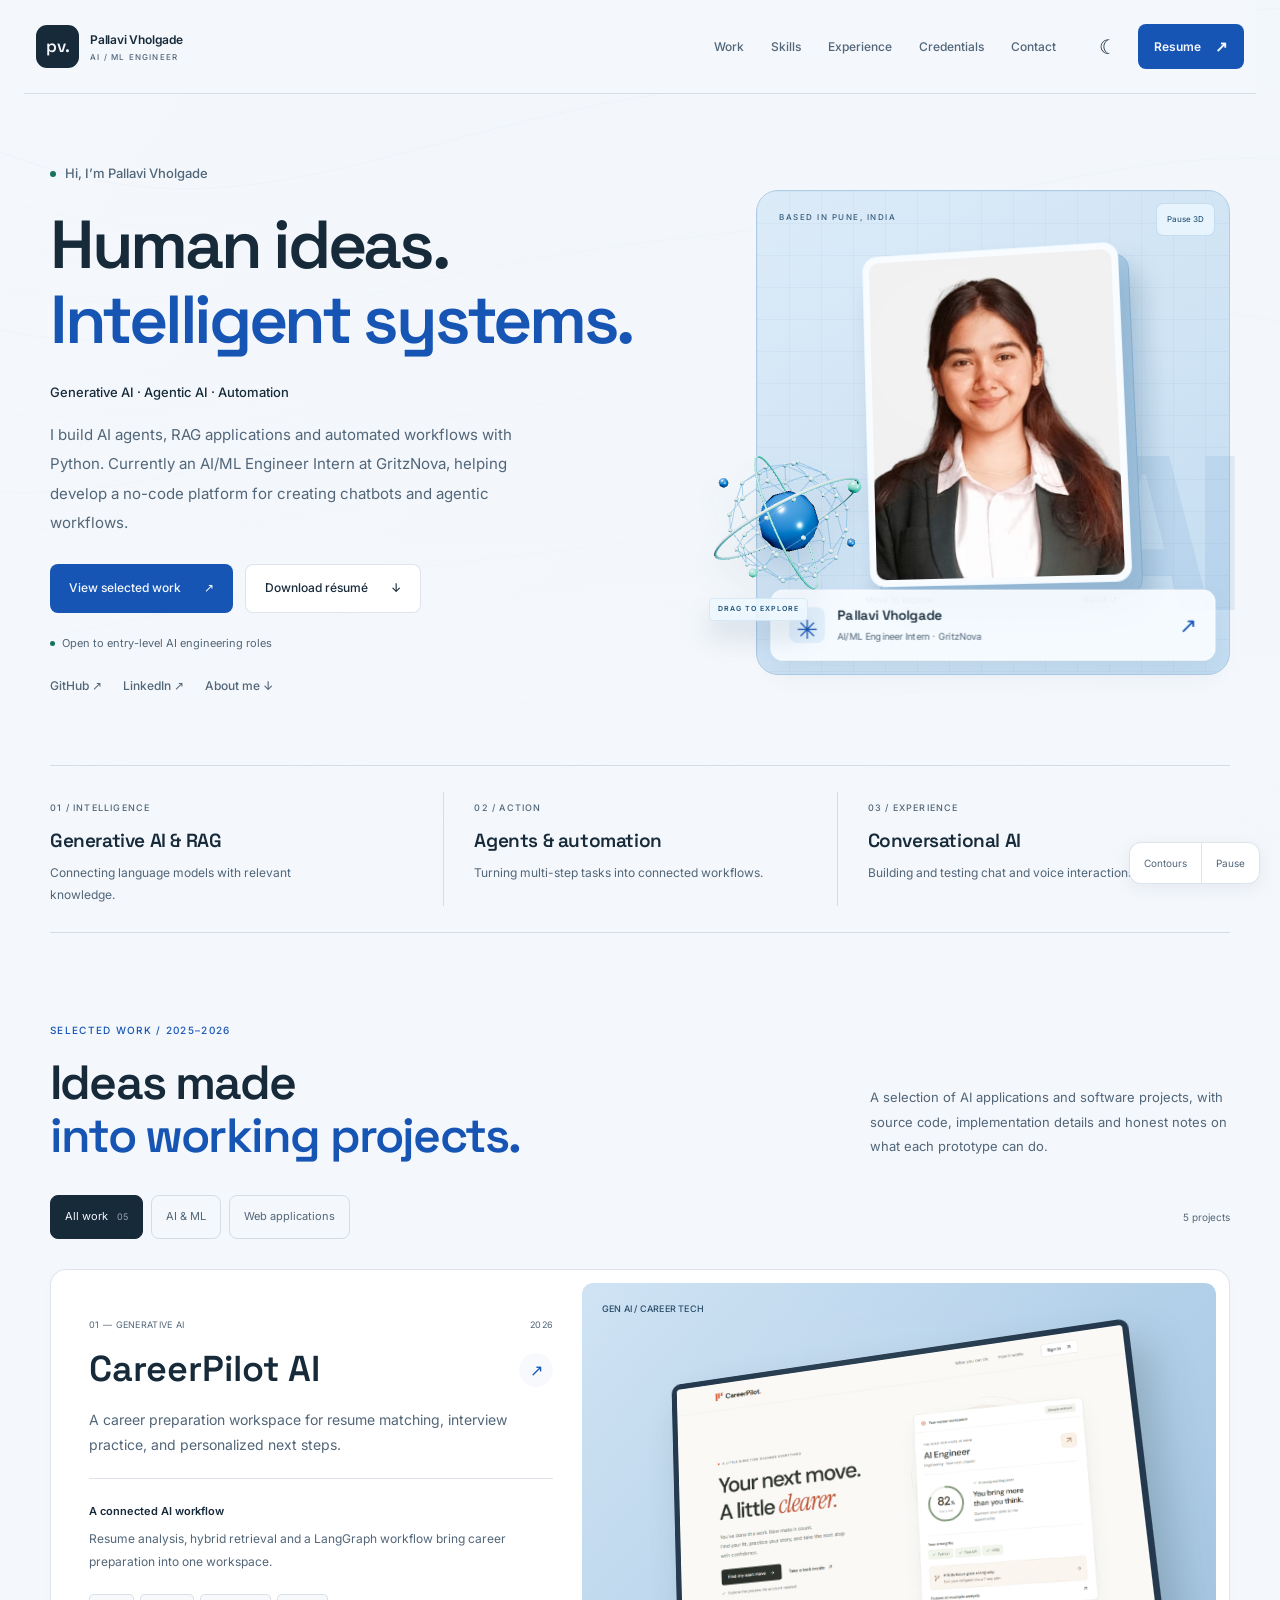
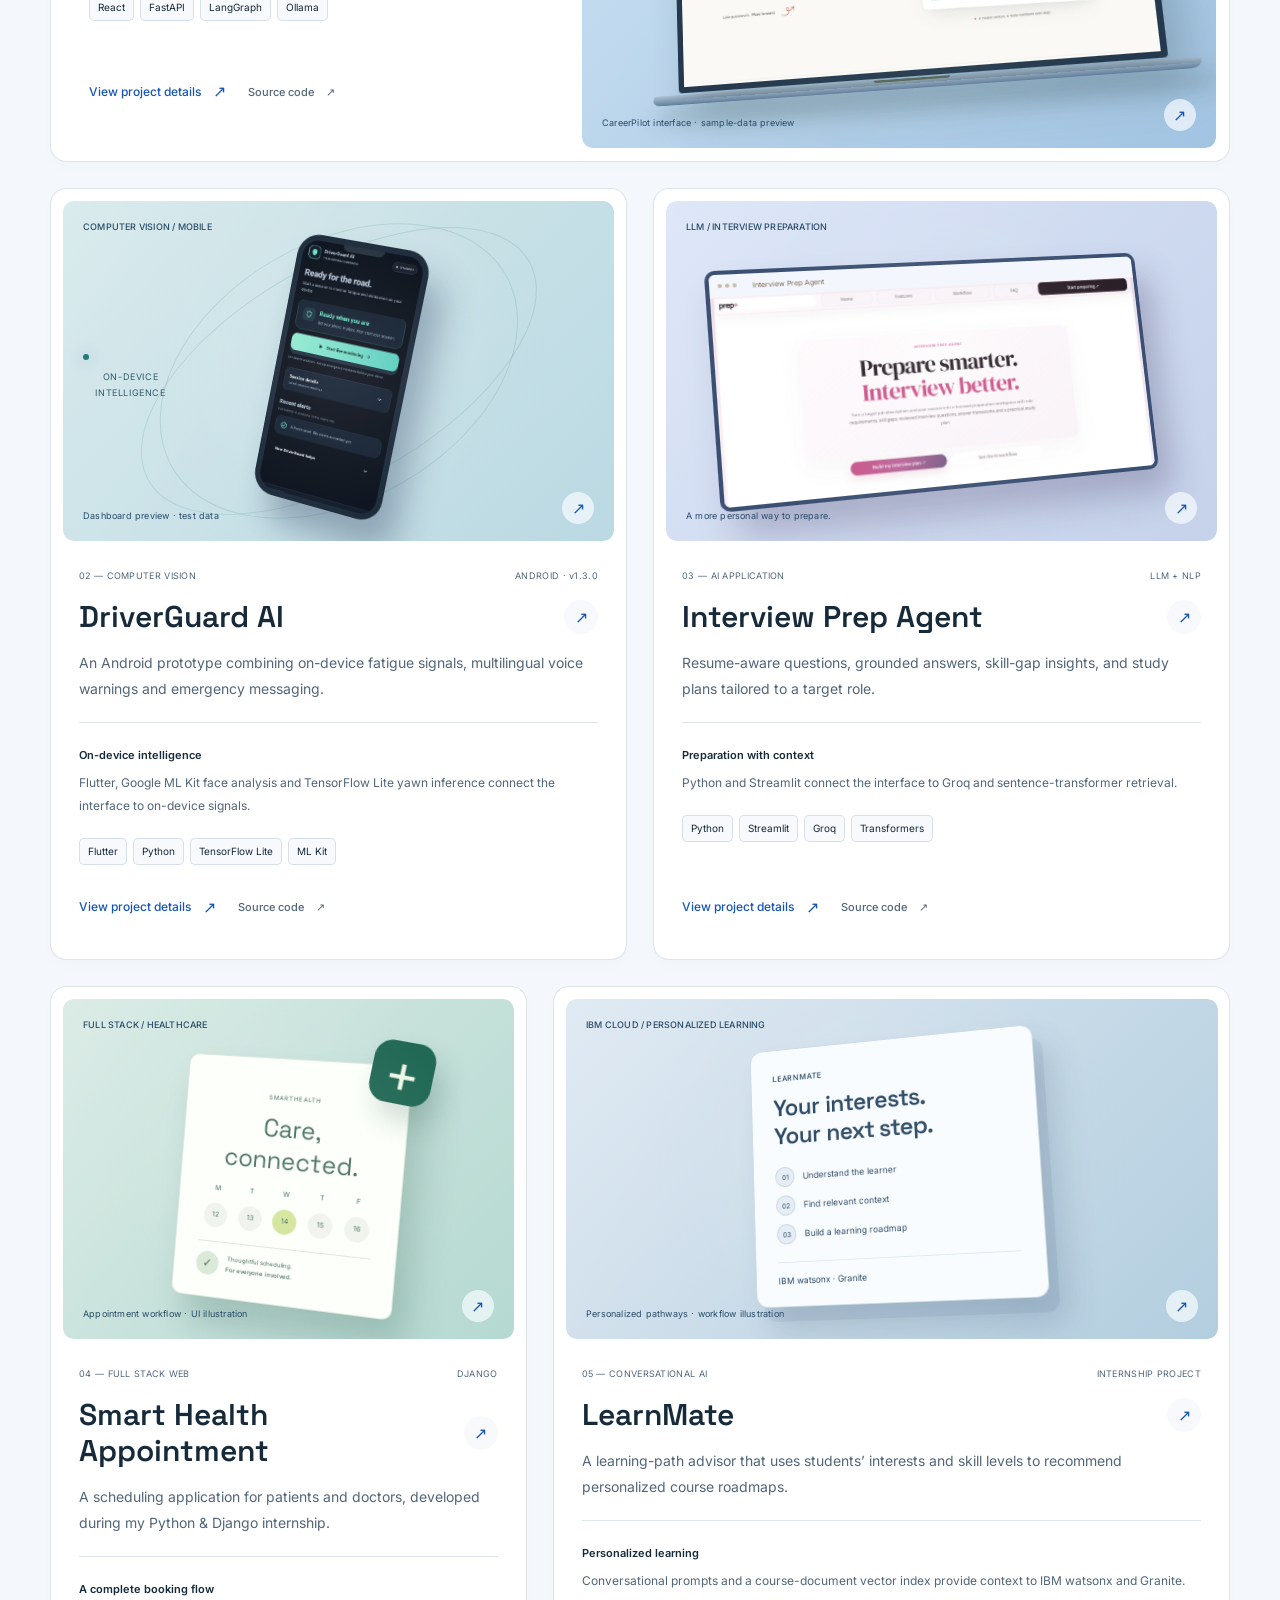
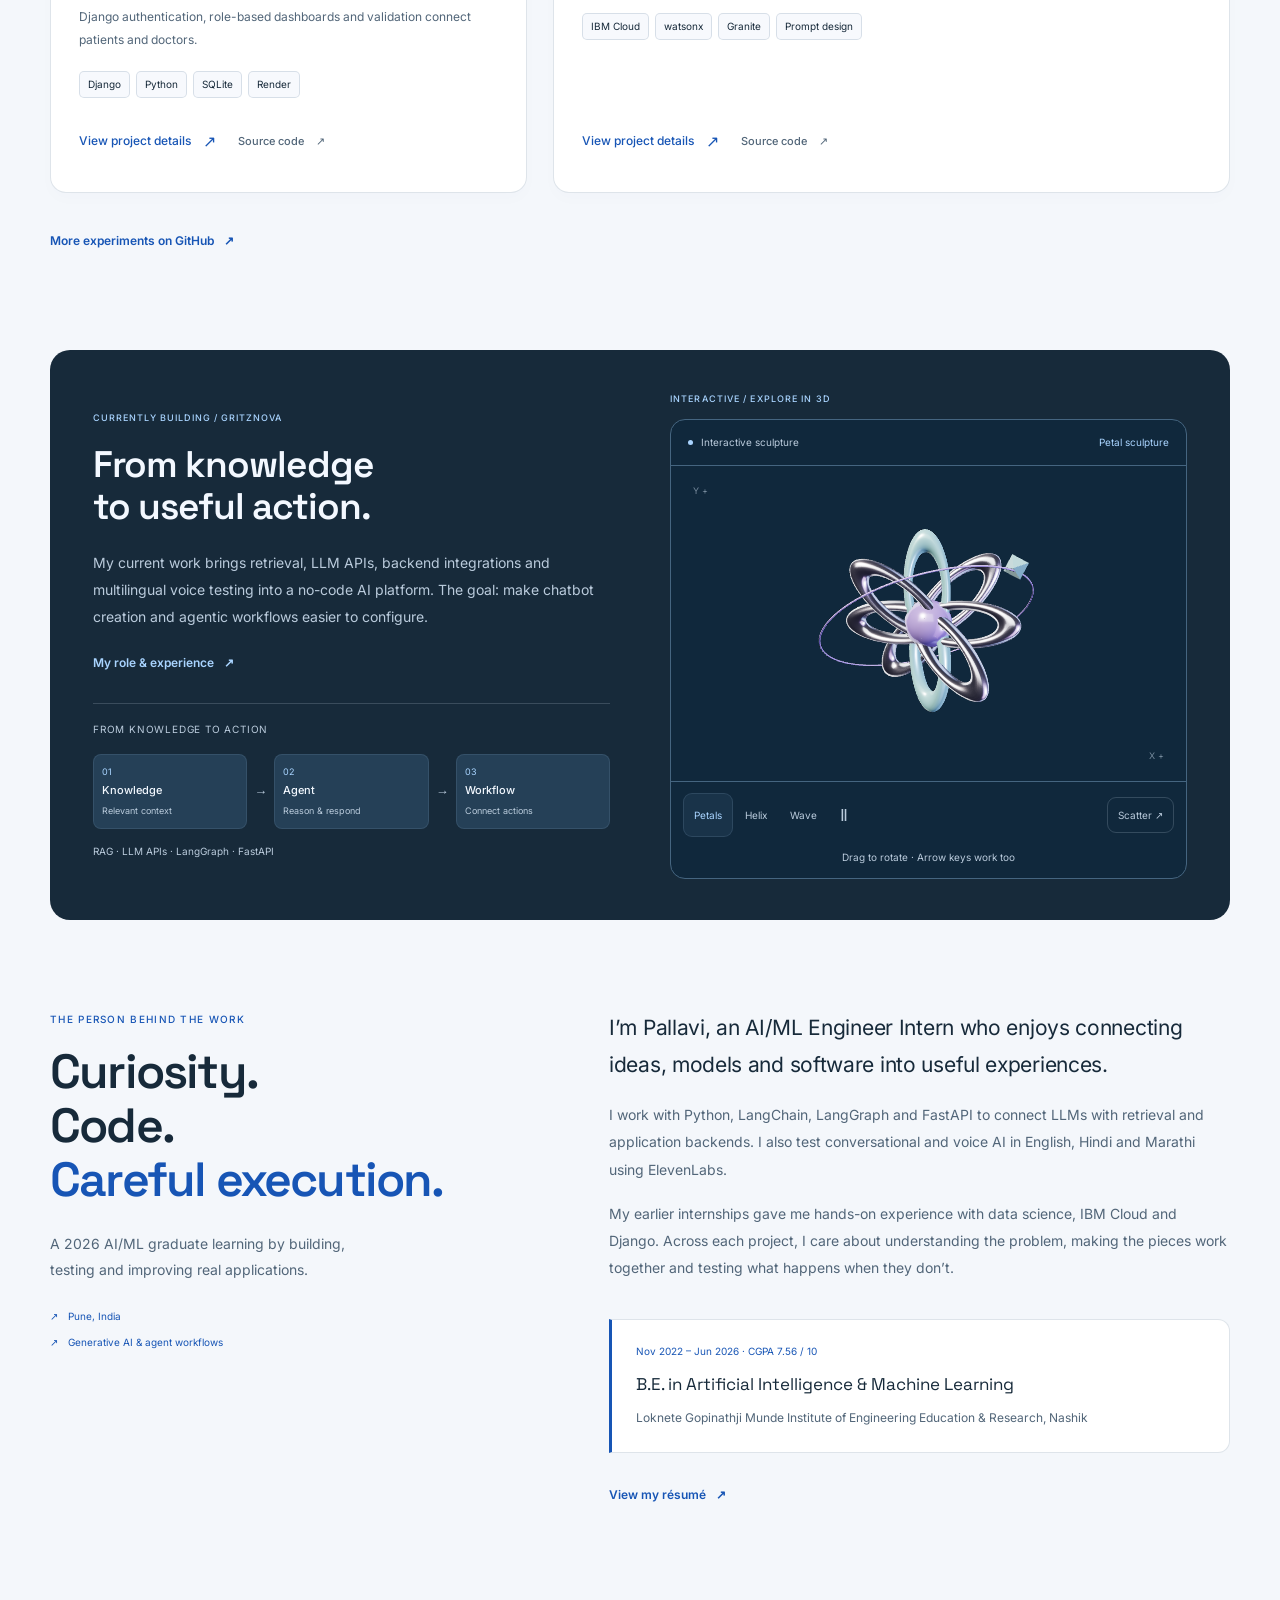
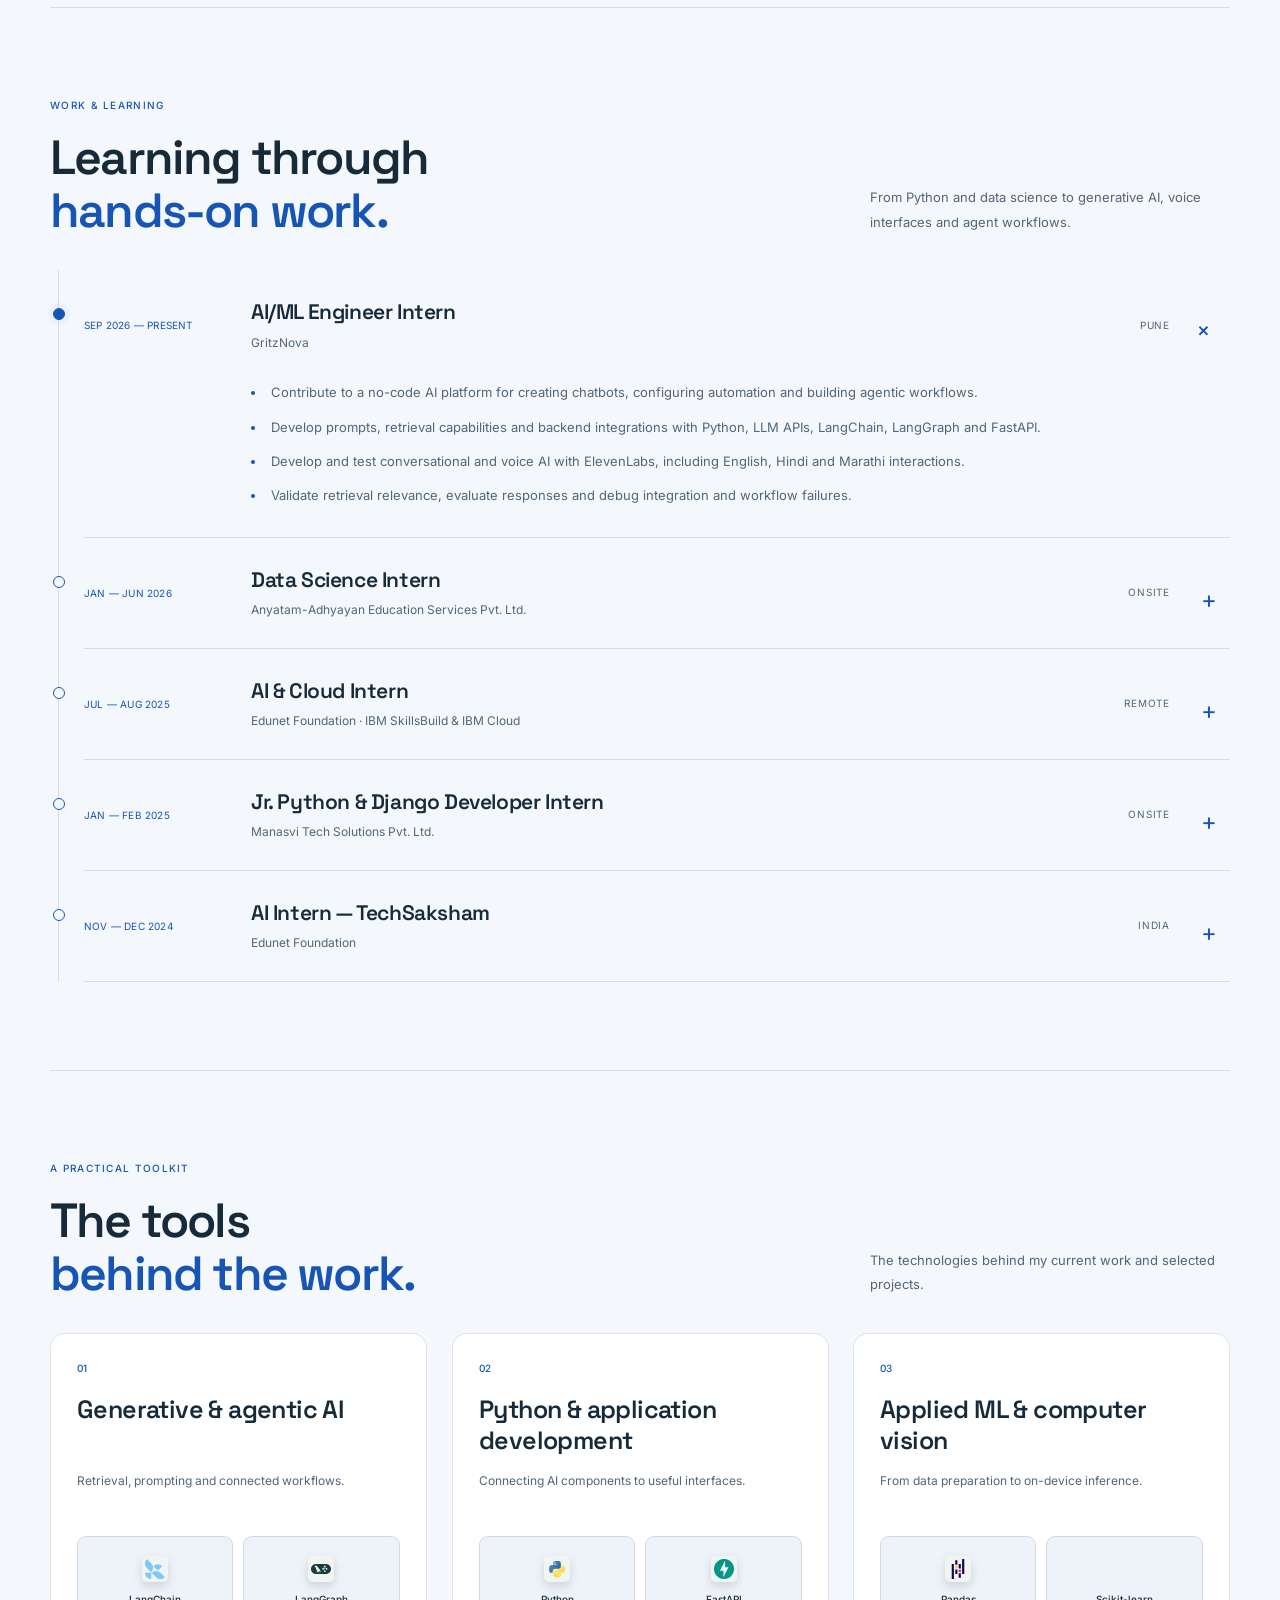
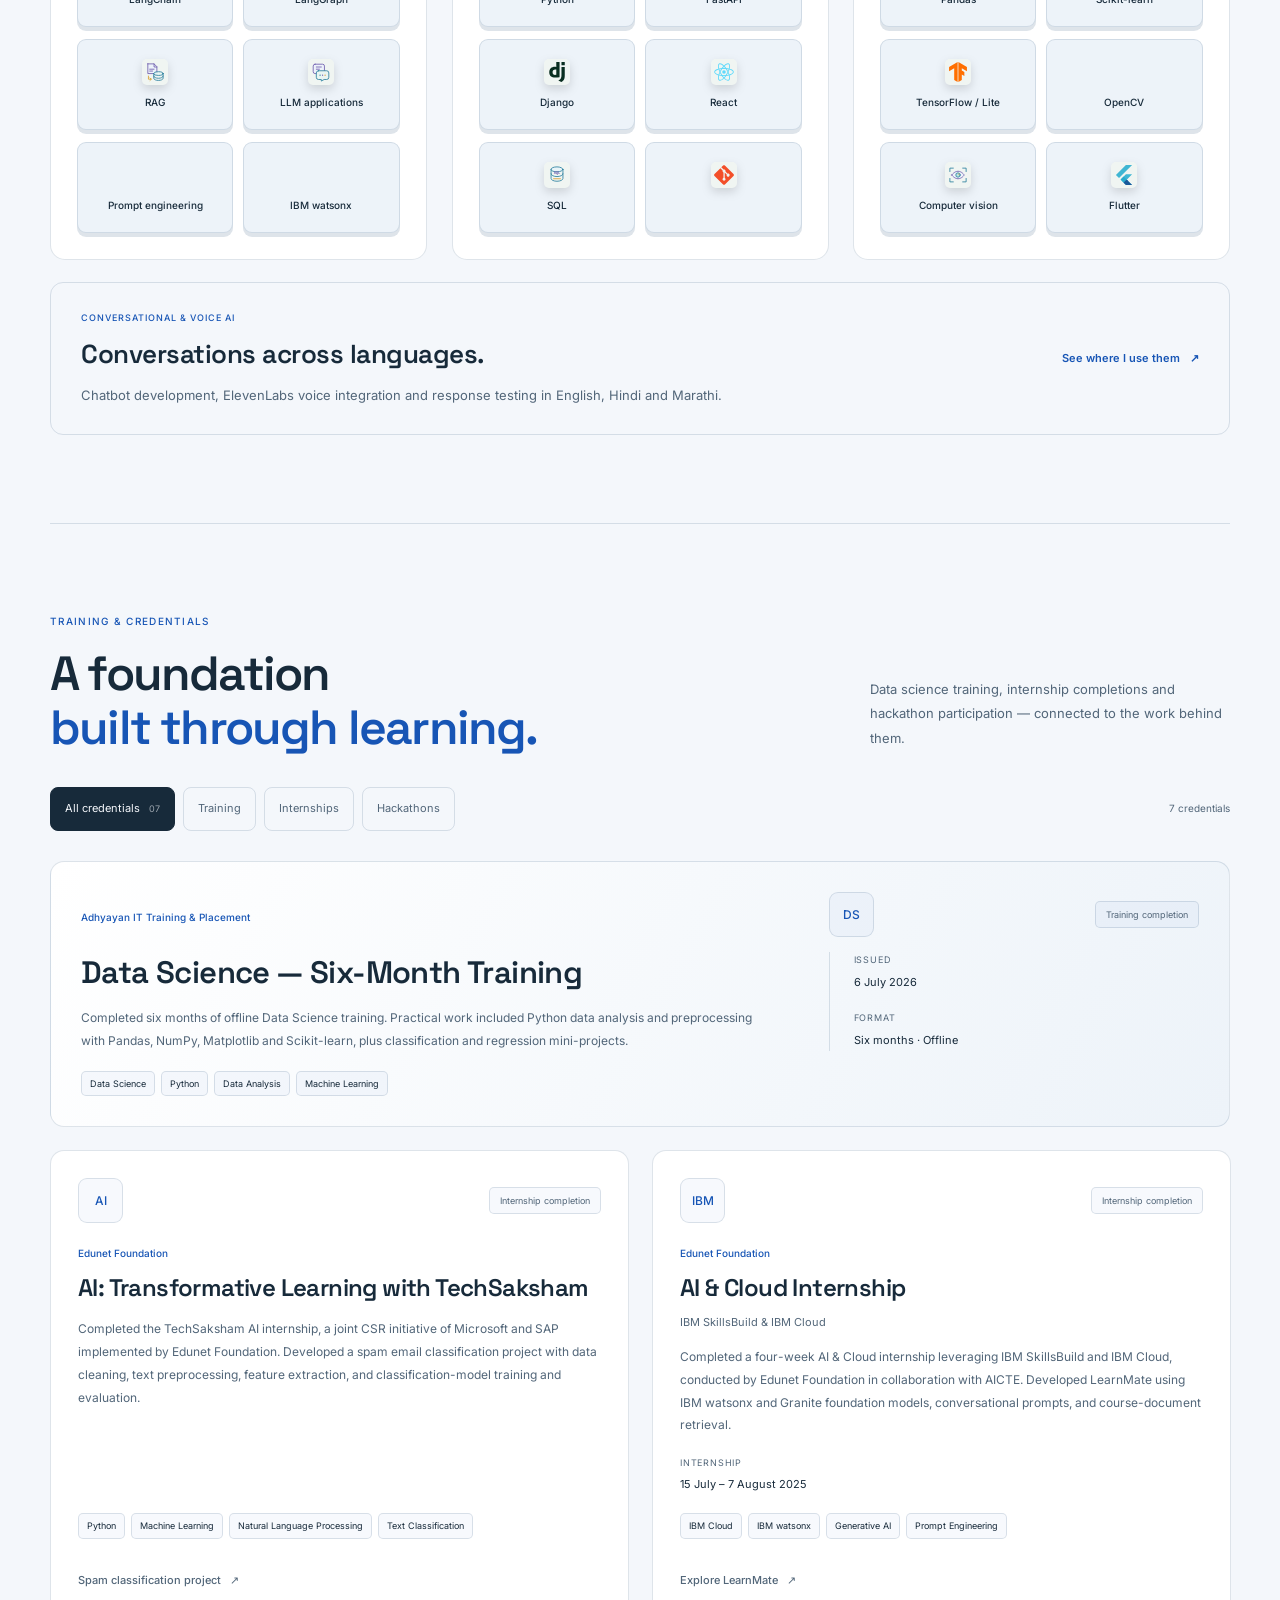
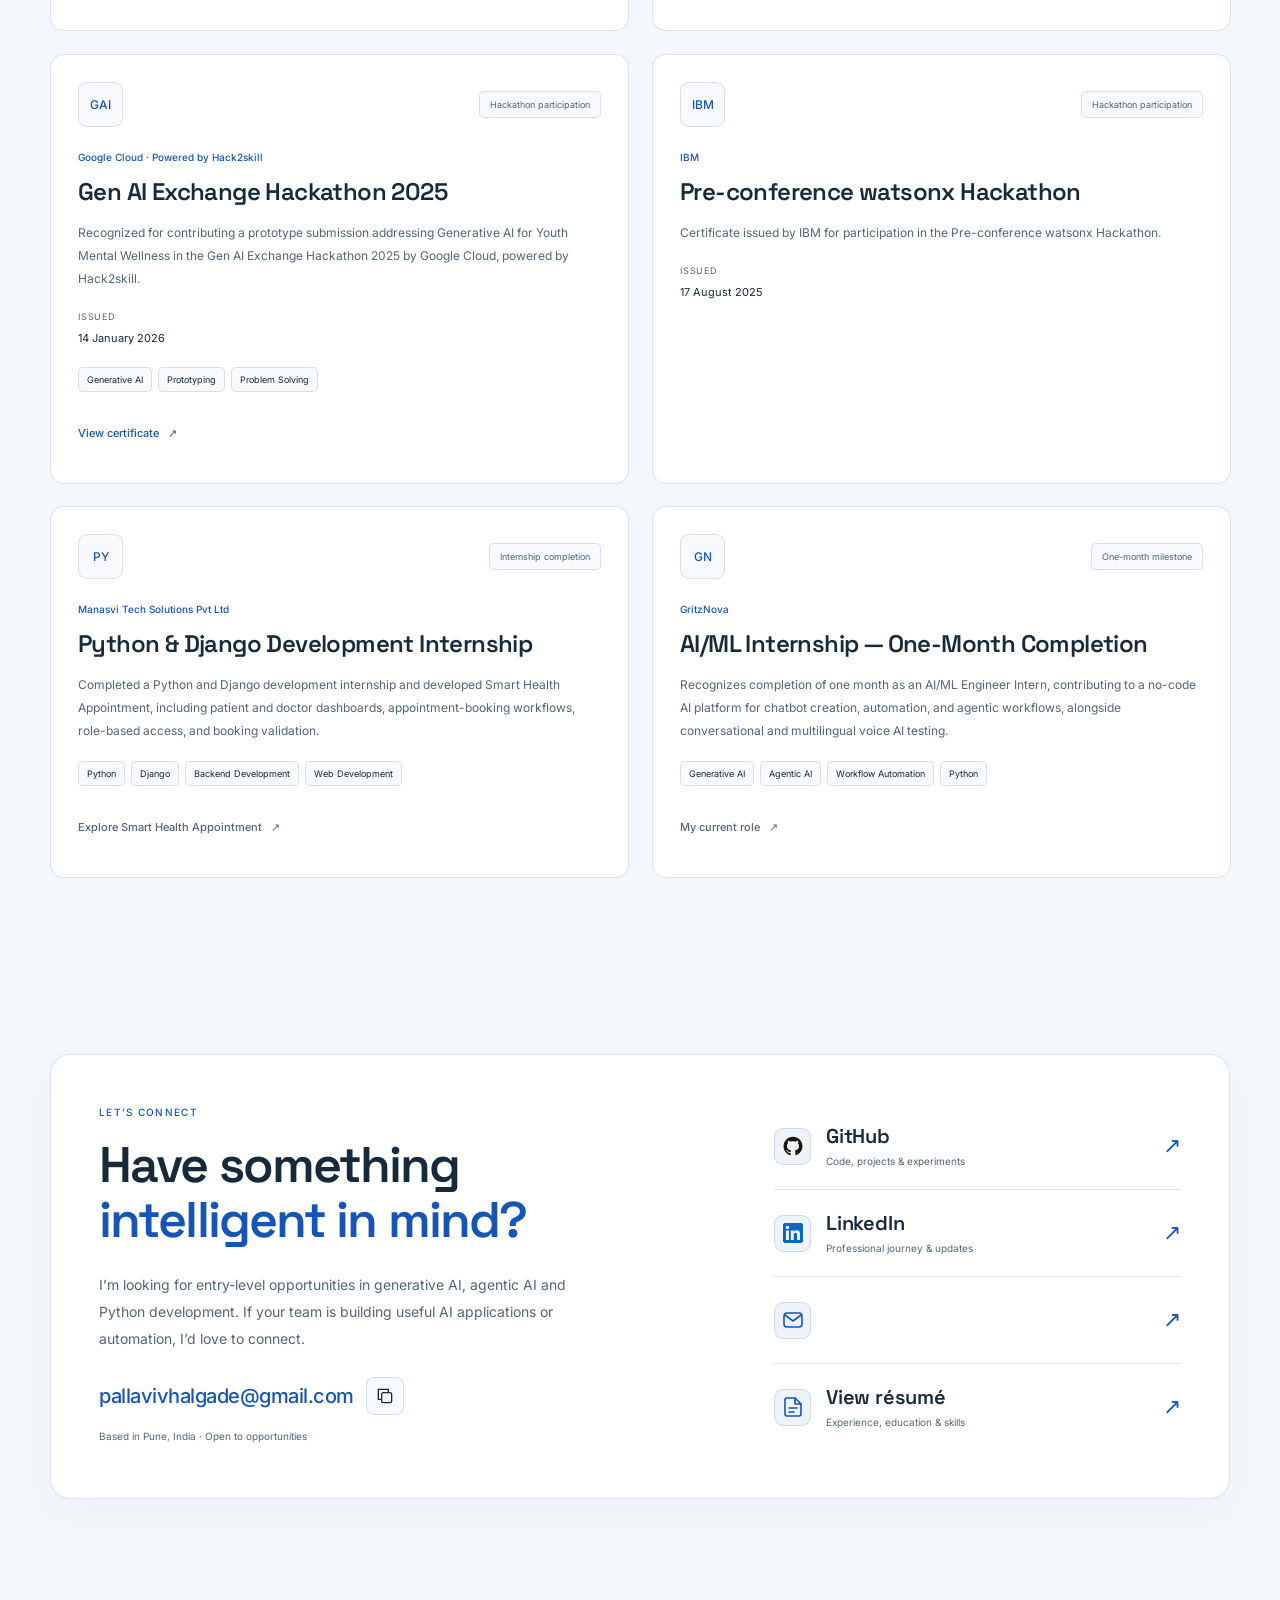
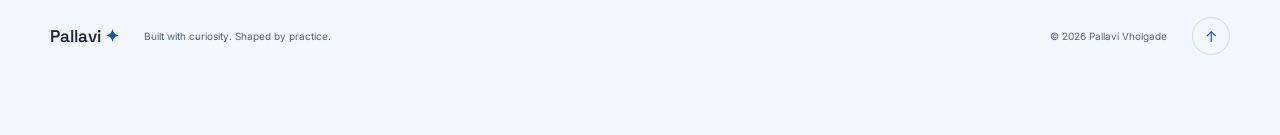
==== commit 0fc594a3: "Add animated 3D neural globe and floating portfolio effects" ====
--- a/index.html
+++ b/index.html
@@ -6,7 +6,7 @@
 
 
 
-<script>try{document.documentElement.dataset.theme=localStorage.getItem('pv-studio-theme')==='dark'?'dark':'light'}catch{}</script>
+<script>try{document.documentElement.dataset.theme=localStorage.getItem('pv-studio-theme')==='dark'?'dark':'light';document.documentElement.dataset.heroMotion=localStorage.getItem('pv-hero-motion')==='paused'?'paused':'playing'}catch{}</script>
 
 
 
@@ -22,7 +22,7 @@
 <script type="application/ld+json">{"@context": "https://schema.org", "@type": "Person", "name": "Pallavi Vholgade", "url": "https://pallavi-portfolio-preview.vercel.app/", "jobTitle": "AI/ML Engineer Intern", "worksFor": {"@type": "Organization", "name": "GritzNova"}, "sameAs": ["https://github.com/pallavivhalgade", "https://www.linkedin.com/in/pallavi-vholgade-05565b24b/"], "knowsAbout": ["Generative AI", "Agentic AI", "Retrieval-Augmented Generation", "Python", "Workflow Automation"]}</script>
 
 
-<link rel="preload" href="./assets/fonts/space-grotesk.woff2" type="font/woff2" crossorigin="anonymous" as="font"><link rel="preload" href="./assets/fonts/inter.woff2" type="font/woff2" crossorigin="anonymous" as="font"><link rel="stylesheet" href="./project-models.css"><link rel="stylesheet" href="./immersive.css"><link rel="stylesheet" href="./portfolio.css?v=studio-20261104"></head>
+<link rel="preload" href="./assets/fonts/space-grotesk.woff2" type="font/woff2" crossorigin="anonymous" as="font"><link rel="preload" href="./assets/fonts/inter.woff2" type="font/woff2" crossorigin="anonymous" as="font"><link rel="stylesheet" href="./project-models.css"><link rel="stylesheet" href="./immersive.css"><link rel="stylesheet" href="./portfolio.css?v=studio-20261104"><link rel="stylesheet" href="./three-d-effects.css?v=hero3d-20261104a"></head>
 <body><div class="reading-progress" aria-hidden="true"></div>
 <div class="wallpaper-layer" aria-hidden="true"><canvas id="live-wallpaper"></canvas><div class="wallpaper-vignette"></div></div>
 <a class="skip-link" href="#main">Skip to content</a>
@@ -52,7 +52,7 @@
       </button>
       <div class="portrait-hint"><span>Move to explore</span><button id="portrait-reset" type="button" aria-label="Reset profile photo rotation">Reset ↺</button></div>
       <p id="portrait-help" class="visually-hidden">Move your pointer over the photo to tilt it. Tap or press Enter to change its angle. Use arrow keys to rotate, and Escape or Home to reset.</p>
-    </div><div class="portrait-meta"><span class="portrait-meta-icon" aria-hidden="true">✳</span><div><strong>Pallavi Vholgade</strong><span>AI/ML Engineer Intern · GritzNova</span></div><span aria-hidden="true">↗</span></div></div></div><div class="expertise-strip" aria-label="Areas I work in"><div><span>01 / INTELLIGENCE</span><strong>Generative AI &amp; RAG</strong><p>Connecting language models with relevant knowledge.</p></div><div><span>02 / ACTION</span><strong>Agents &amp; automation</strong><p>Turning multi-step tasks into connected workflows.</p></div><div><span>03 / EXPERIENCE</span><strong>Conversational AI</strong><p>Building and testing chat and voice interactions.</p></div></div></section><section class="section shell" id="projects" aria-labelledby="projects-title">
+    </div><div class="portrait-meta"><span class="portrait-meta-icon" aria-hidden="true">✳</span><div><strong>Pallavi Vholgade</strong><span>AI/ML Engineer Intern · GritzNova</span></div><span aria-hidden="true">↗</span></div><div class="hero-orb" data-renderer="loading"><div class="hero-orb-fallback" aria-hidden="true"><i></i><i></i><span></span></div><canvas id="hero-orb-canvas" width="215" height="215" tabindex="0" role="img" aria-label="Animated 3D neural globe. Drag to rotate, or use arrow keys. Press Home to reset the view."></canvas><span class="hero-orb-label">DRAG TO EXPLORE</span></div><button id="hero-motion" class="hero-motion" type="button" disabled="" aria-label="Pause hero 3D animation" aria-pressed="false">Pause 3D</button></div></div><div class="expertise-strip" aria-label="Areas I work in"><div><span>01 / INTELLIGENCE</span><strong>Generative AI &amp; RAG</strong><p>Connecting language models with relevant knowledge.</p></div><div><span>02 / ACTION</span><strong>Agents &amp; automation</strong><p>Turning multi-step tasks into connected workflows.</p></div><div><span>03 / EXPERIENCE</span><strong>Conversational AI</strong><p>Building and testing chat and voice interactions.</p></div></div></section><section class="section shell" id="projects" aria-labelledby="projects-title">
     <div class="section-heading" data-reveal=""><div><p class="eyebrow">Selected work / 2025–2026</p><h2 id="projects-title">Ideas made<br><span>into working projects.</span></h2></div><p>A selection of AI applications and software projects, with source code, implementation details and honest notes on what each prototype can do.</p></div>
     <div class="project-toolbar"><div class="filters" role="group" aria-label="Filter projects"><button class="active" data-filter="all" aria-pressed="true">All work <span>05</span></button><button data-filter="ai" aria-pressed="false">AI &amp; ML</button><button data-filter="web" aria-pressed="false">Web applications</button></div><span class="project-count" aria-live="polite">5 projects</span></div>
     <div class="projects-grid">
@@ -159,4 +159,4 @@
 
 <script src="./immersive.js" defer=""></script>
 
-</body></html>+<script type="module" src="./hero-scene.js?v=hero3d-20261104a"></script></body></html>
--- a/three-d-effects.css
+++ b/three-d-effects.css
@@ -0,0 +1,33 @@
+.portrait-composition{transform-style:preserve-3d;perspective:1200px}
+.hero .portrait-stage{animation:portrait-drift 6.5s ease-in-out infinite;will-change:translate}
+@keyframes portrait-drift{0%,100%{translate:0 0}50%{translate:0 -10px}}
+.portrait-meta{transform:translateZ(35px);animation:badge-drift 7.5s ease-in-out infinite;will-change:translate}
+@keyframes badge-drift{0%,100%{translate:0 0}50%{translate:0 5px}}
+.hero-orb{position:absolute;width:215px;height:215px;left:-76px;bottom:45px;z-index:5;isolation:isolate;filter:drop-shadow(0 16px 13px #143c6226)}
+.hero-orb canvas{display:block;width:100%;height:100%;position:relative;z-index:2;touch-action:pan-y;cursor:grab;outline-offset:-9px;border-radius:50%}
+.hero-orb canvas:active{cursor:grabbing}.hero-orb canvas[hidden]{display:none}
+.hero-orb-label{position:absolute;left:28px;bottom:8px;z-index:3;font:600 7px/1.8 var(--sans);letter-spacing:1px;color:#1c527b;background:#eef8ffde;border:1px solid #a7cae555;padding:4px 8px;border-radius:5px;pointer-events:none}
+.hero-motion{position:absolute;right:14px;top:12px;z-index:7;display:inline-flex;align-items:center;justify-content:center;min-height:33px;padding:7px 10px;border:1px solid #94bbd666;border-radius:7px;background:#eef8ffc9;color:#315d7f;font:500 8px/1.7 var(--sans);backdrop-filter:blur(8px)}
+.hero-motion:hover{border-color:#1755b5}.hero-motion:disabled{opacity:.8;cursor:default}
+.hero-orb-fallback{position:absolute;inset:33px;display:grid;place-items:center;transform-style:preserve-3d;perspective:500px;animation:orb-drift 9s linear infinite}
+.hero-orb-fallback>span{width:76px;height:76px;background:radial-gradient(circle at 28% 20%,#d2eeff,#6db4ee 30%,#1755b5 75%,#0e315d);border-radius:31%;box-shadow:inset -10px -10px 15px #0b315b50,0 16px 20px #194b6924;transform:rotateZ(25deg) rotateY(25deg)}
+.hero-orb-fallback>i{position:absolute;inset:0;border:5px solid #a2d0eb;border-radius:50%;transform:rotateX(65deg) rotateZ(-30deg);box-shadow:inset 0 2px 4px #fff9,0 3px 6px #214b6e25}
+.hero-orb-fallback>i:nth-child(2){inset:10px;border-color:#6dcab6;border-width:3px;transform:rotateY(65deg) rotateZ(25deg)}
+.hero-orb[data-renderer=webgl] .hero-orb-fallback{display:none}
+@keyframes orb-drift{0%{rotate:0deg}50%{rotate:8deg}100%{rotate:0deg}}
+.hero .creative-masthead,.hero .intro,.hero-actions{animation:hero-arrive .85s cubic-bezier(.2,.7,.2,1) both;transform-origin:50% 100%}
+.hero .intro{animation-delay:.1s}.hero-actions{animation-delay:.18s}
+@keyframes hero-arrive{from{opacity:0;transform:perspective(900px) rotateX(12deg) translateY(16px)}to{opacity:1;transform:perspective(900px) rotateX(0) translateY(0)}}
+.project-visual[data-float3d] .model{animation:project-drift 7s ease-in-out infinite;animation-play-state:paused;will-change:translate}
+.project-visual.model-in-view .model{animation-play-state:running}.project-card:nth-child(even) .model{animation-delay:-3s}.project-art:hover .model,.project-art:focus-visible .model{animation-play-state:paused}
+@keyframes project-drift{0%,100%{translate:0 0}50%{translate:0 -8px}}
+.project-visual{perspective:1000px}.project-visual .project-art{box-shadow:0 7px 0 #244c7010;transition:box-shadow .3s,filter .3s}.project-visual.depth-active .project-art{box-shadow:0 13px 0 #244c7010,0 23px 35px #244c701a}
+.tech-card-surface{transition:transform .18s,translate .18s,box-shadow .18s}.tech-card:hover .tech-card-surface,.tech-card:focus-visible .tech-card-surface{translate:0 -4px;box-shadow:0 8px 0 var(--line),0 14px 25px #244c7012}
+:root[data-hero-motion=paused] .hero .portrait-stage,:root[data-hero-motion=paused] .portrait-meta,:root[data-hero-motion=paused] .hero-orb-fallback,:root[data-hero-motion=paused] .project-visual .model{animation-play-state:paused!important}
+:root[data-hero-visible=false] .hero .portrait-stage,:root[data-hero-visible=false] .portrait-meta,:root[data-hero-visible=false] .hero-orb-fallback{animation-play-state:paused}
+@media(max-width:1100px){.hero-orb{width:190px;height:190px;left:-58px;bottom:48px}.hero-orb-label{font-size:6px;left:22px;bottom:5px}.hero-motion{font-size:7px;right:12px;top:11px;min-height:31px;padding:6px 9px}.portrait-coordinate{max-width:55%}}
+@media(max-width:900px){.hero-orb{width:170px;height:170px;left:-40px;bottom:44px}.hero-orb-label{font-size:6px;left:17px;letter-spacing:.7px}.hero-motion{font-size:7px;right:11px;top:10px;padding:5px 8px;min-height:29px}}
+@media(max-width:700px){.hero-orb{width:175px;height:175px;left:-16px;bottom:46px}.hero-orb-label{left:18px;font-size:6px;letter-spacing:.8px;bottom:5px}.hero-motion{font-size:8px;right:14px;top:12px;min-height:33px;padding:7px 10px}.hero .portrait-stage{animation-duration:7s}.portrait-meta{z-index:6}.portrait-coordinate{max-width:55%}}
+@media(max-width:400px){.hero-orb{width:155px;height:155px;left:-13px;bottom:49px}.hero-orb-label{font-size:5px;left:16px;letter-spacing:.5px;padding:3px 6px}.hero-motion{right:10px;top:10px;font-size:7px;min-height:30px;padding:6px 8px}}
+@media(hover:none),(pointer:coarse){.hero-motion{min-height:44px;padding:10px 12px;font-size:9px}.tech-card:hover .tech-card-surface{translate:none}.project-visual .project-art{box-shadow:none}}
+@media(prefers-reduced-motion:reduce){.hero .portrait-stage,.portrait-meta,.hero-orb-fallback,.project-visual .model,.hero .creative-masthead,.hero .intro,.hero-actions{animation:none!important;translate:none!important}.tech-card:hover .tech-card-surface,.tech-card:focus-visible .tech-card-surface{translate:none}.hero-orb-fallback>span{transform:none}.hero-orb canvas{cursor:default}}
